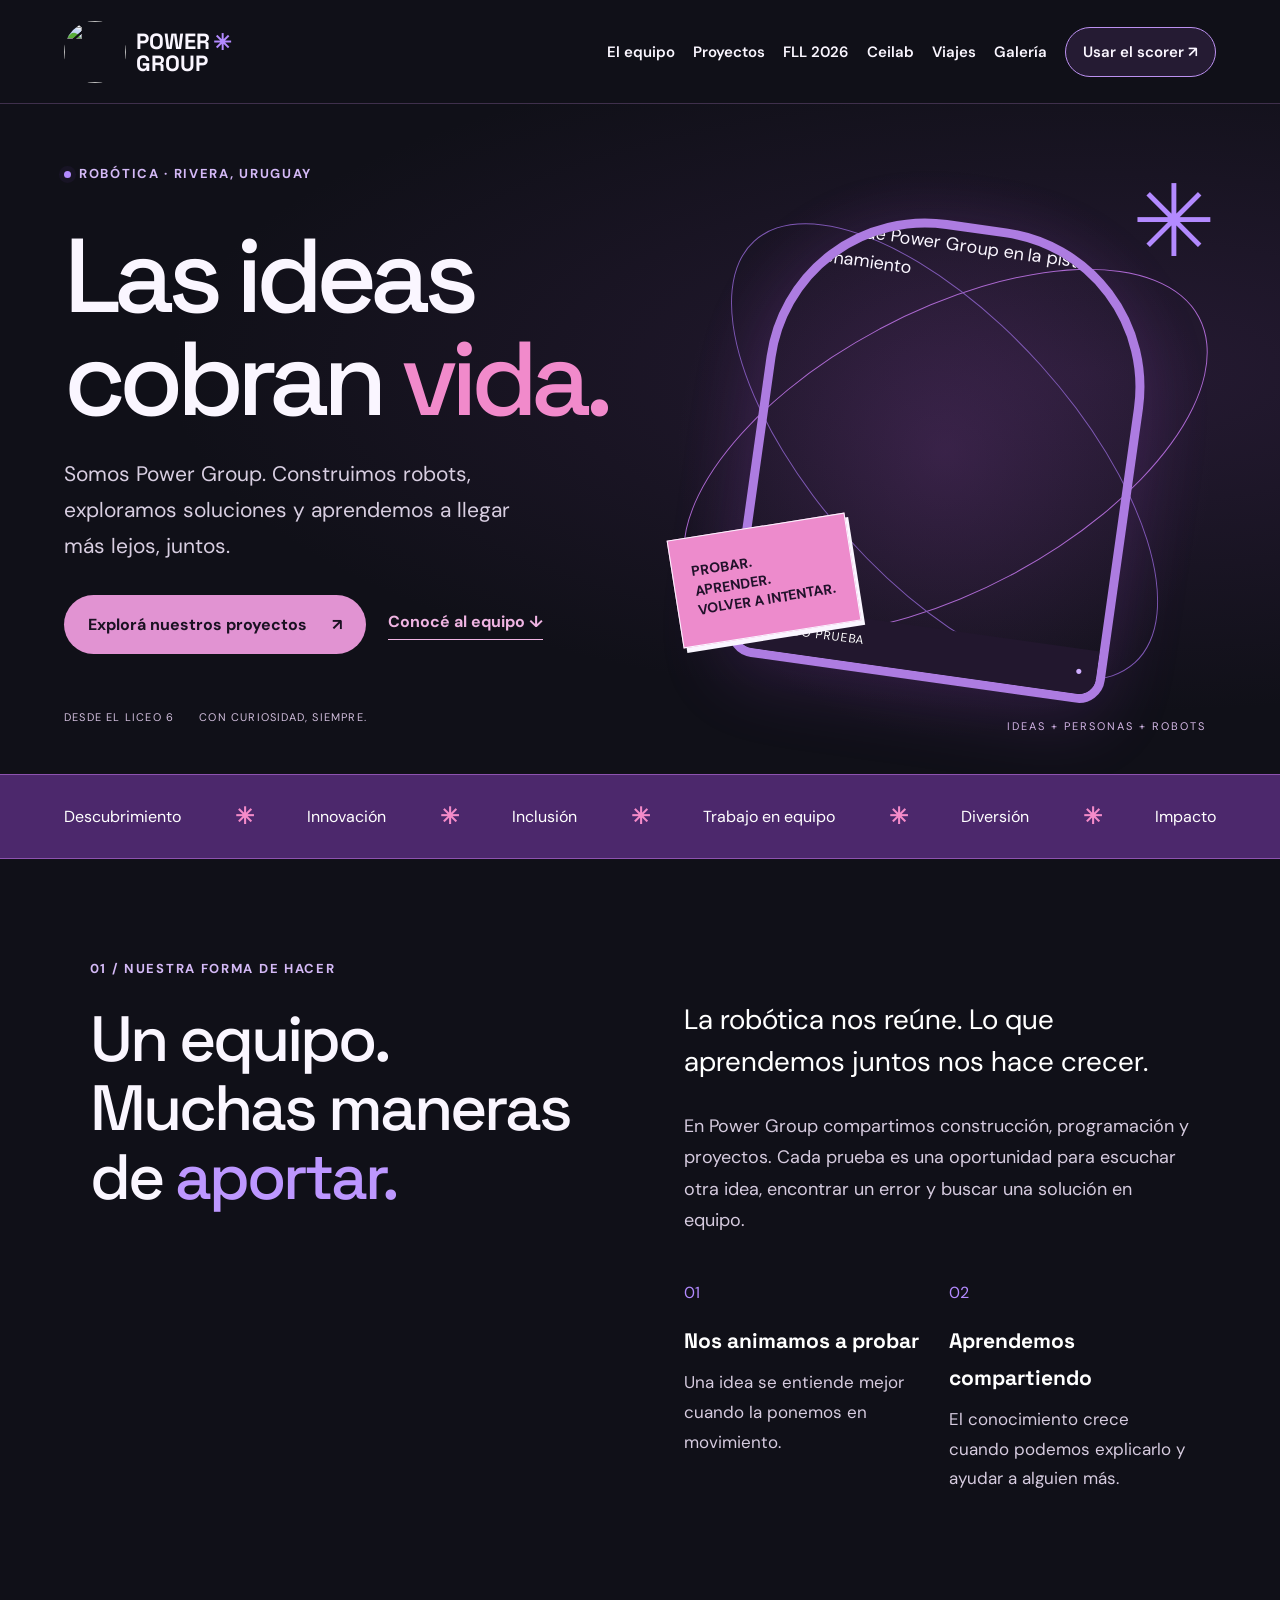
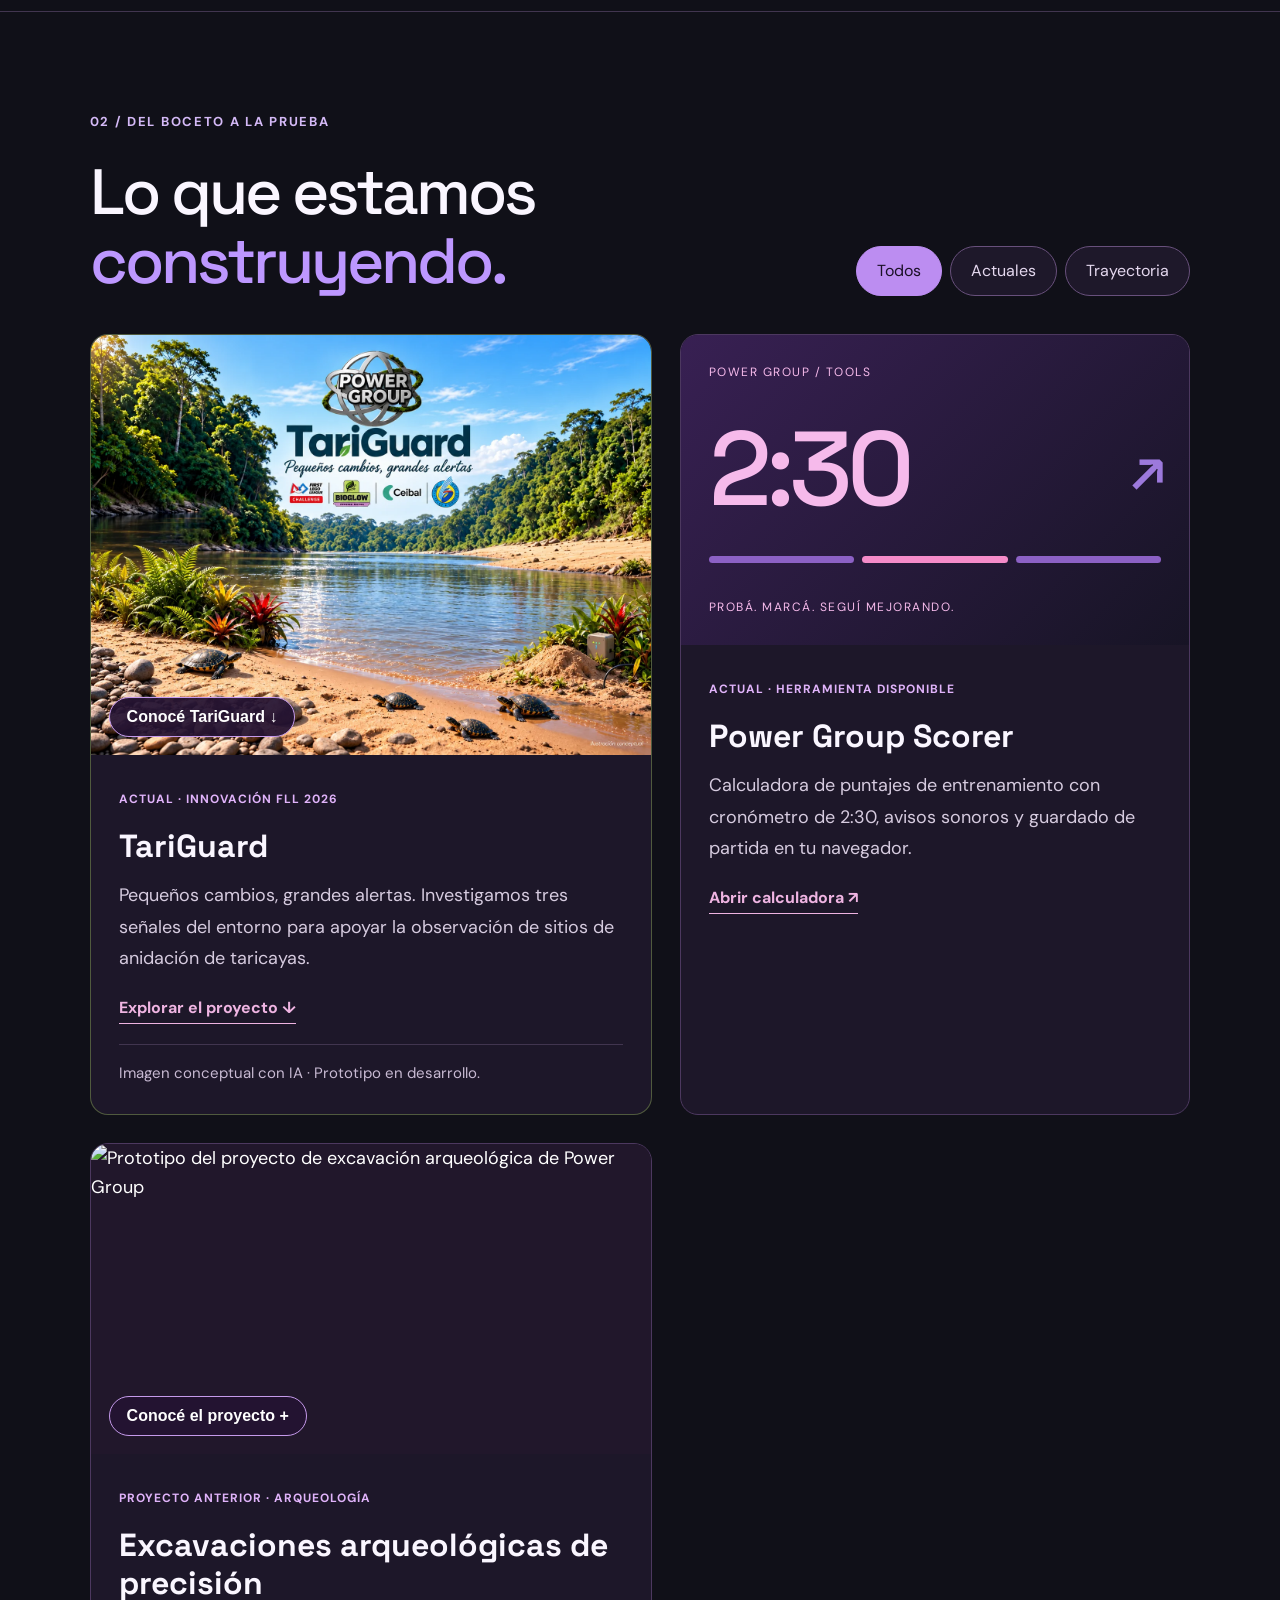
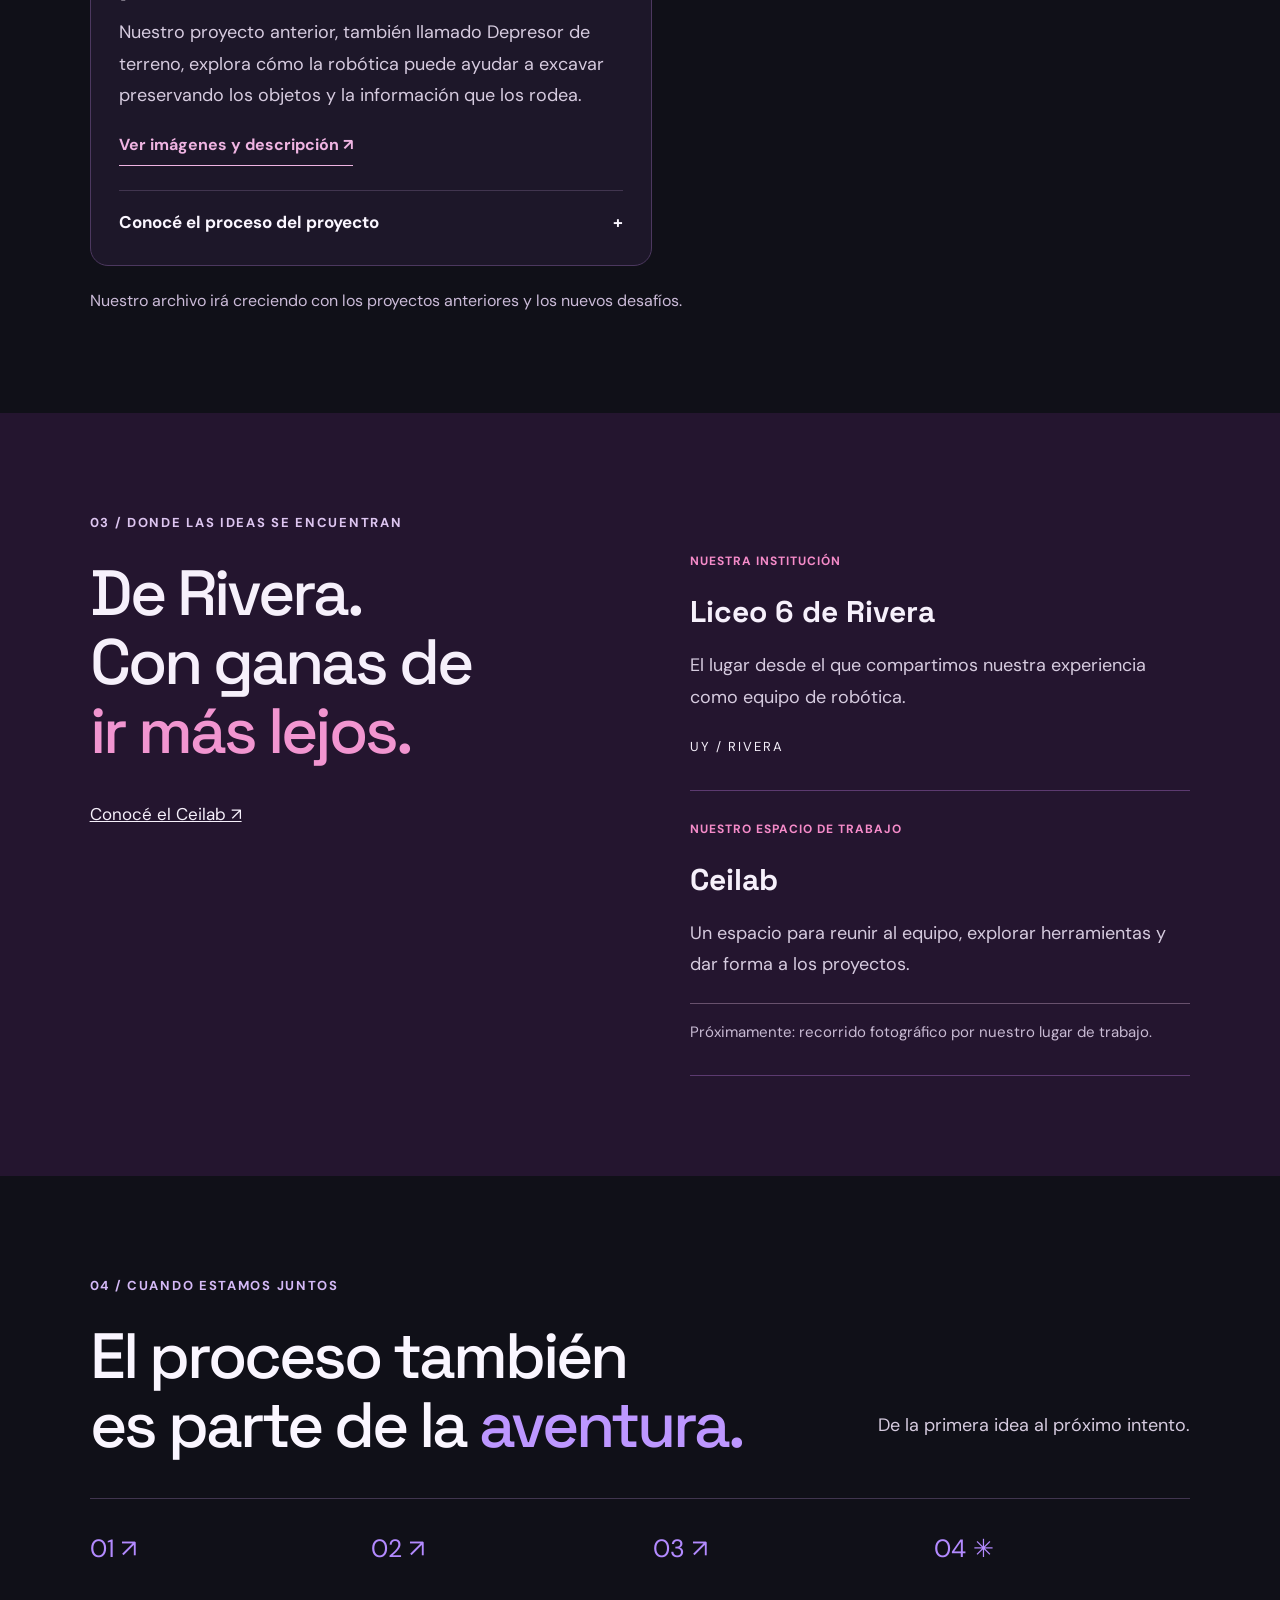
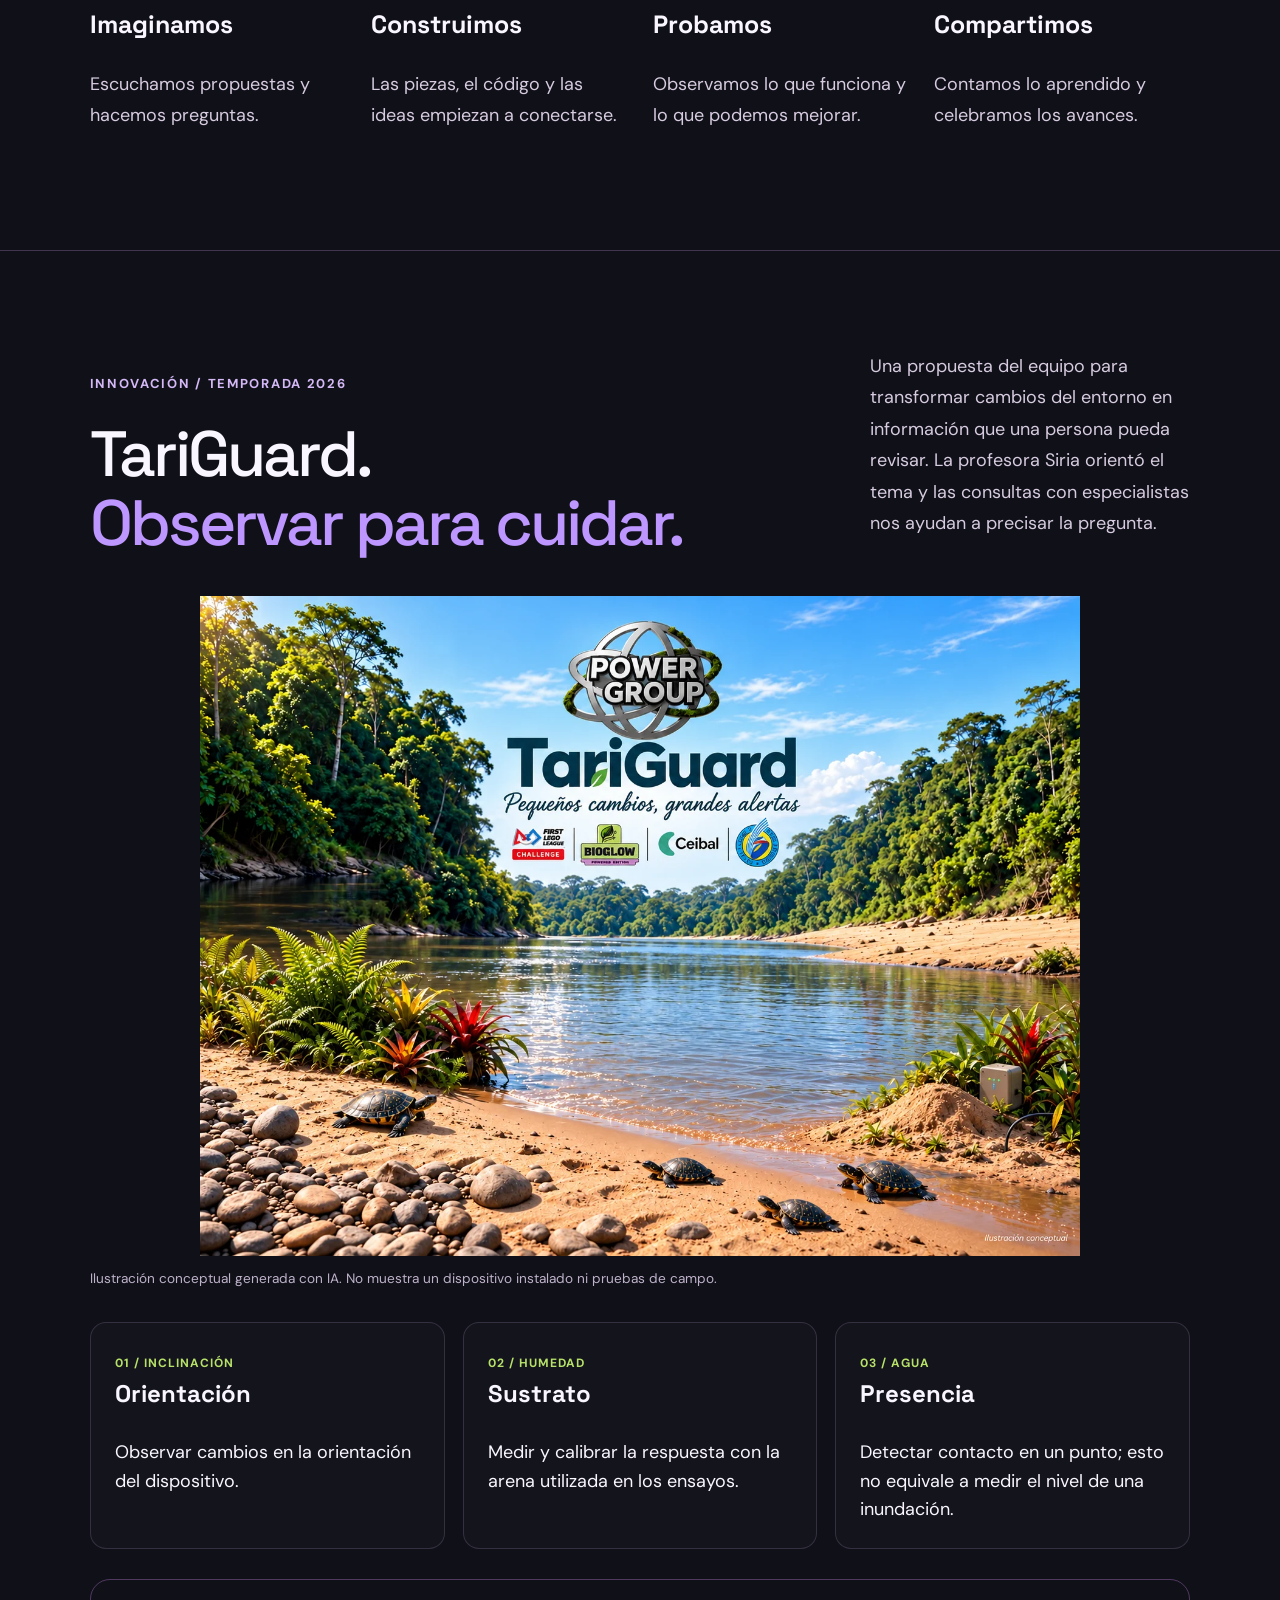
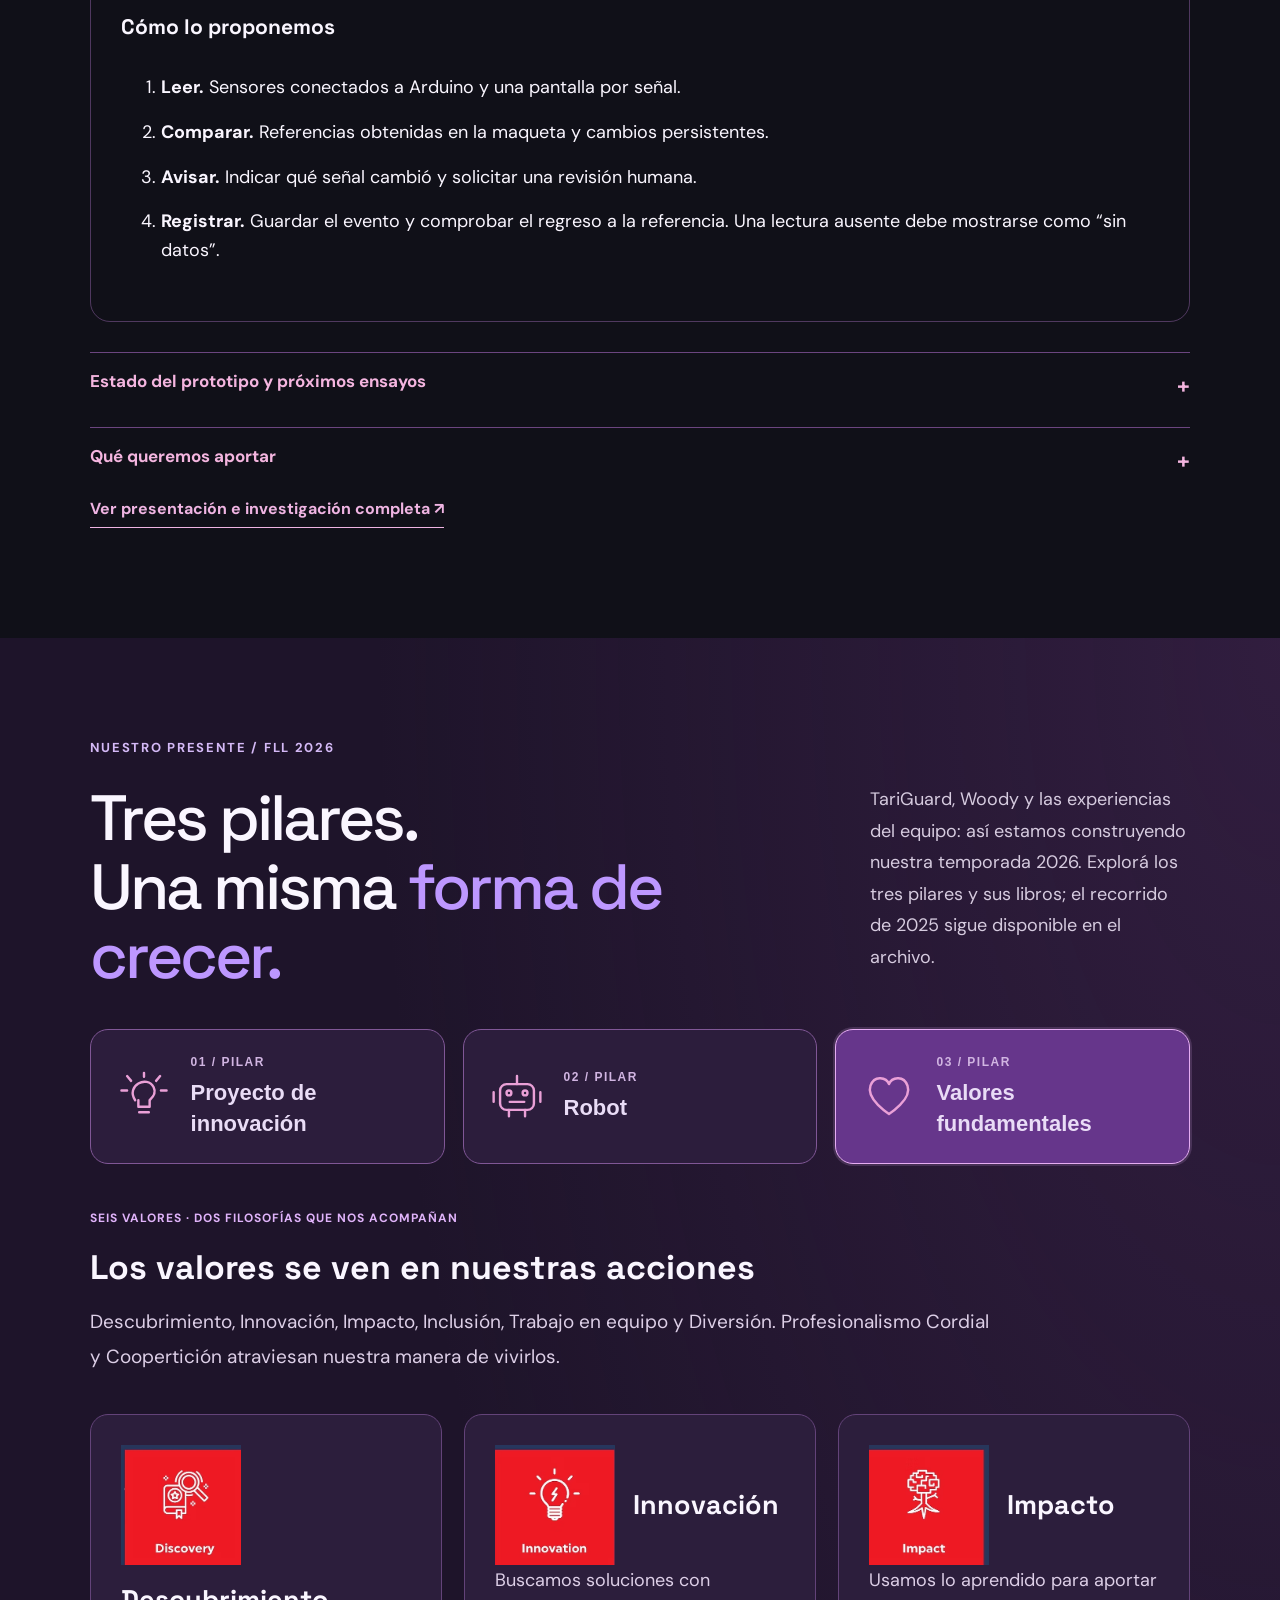
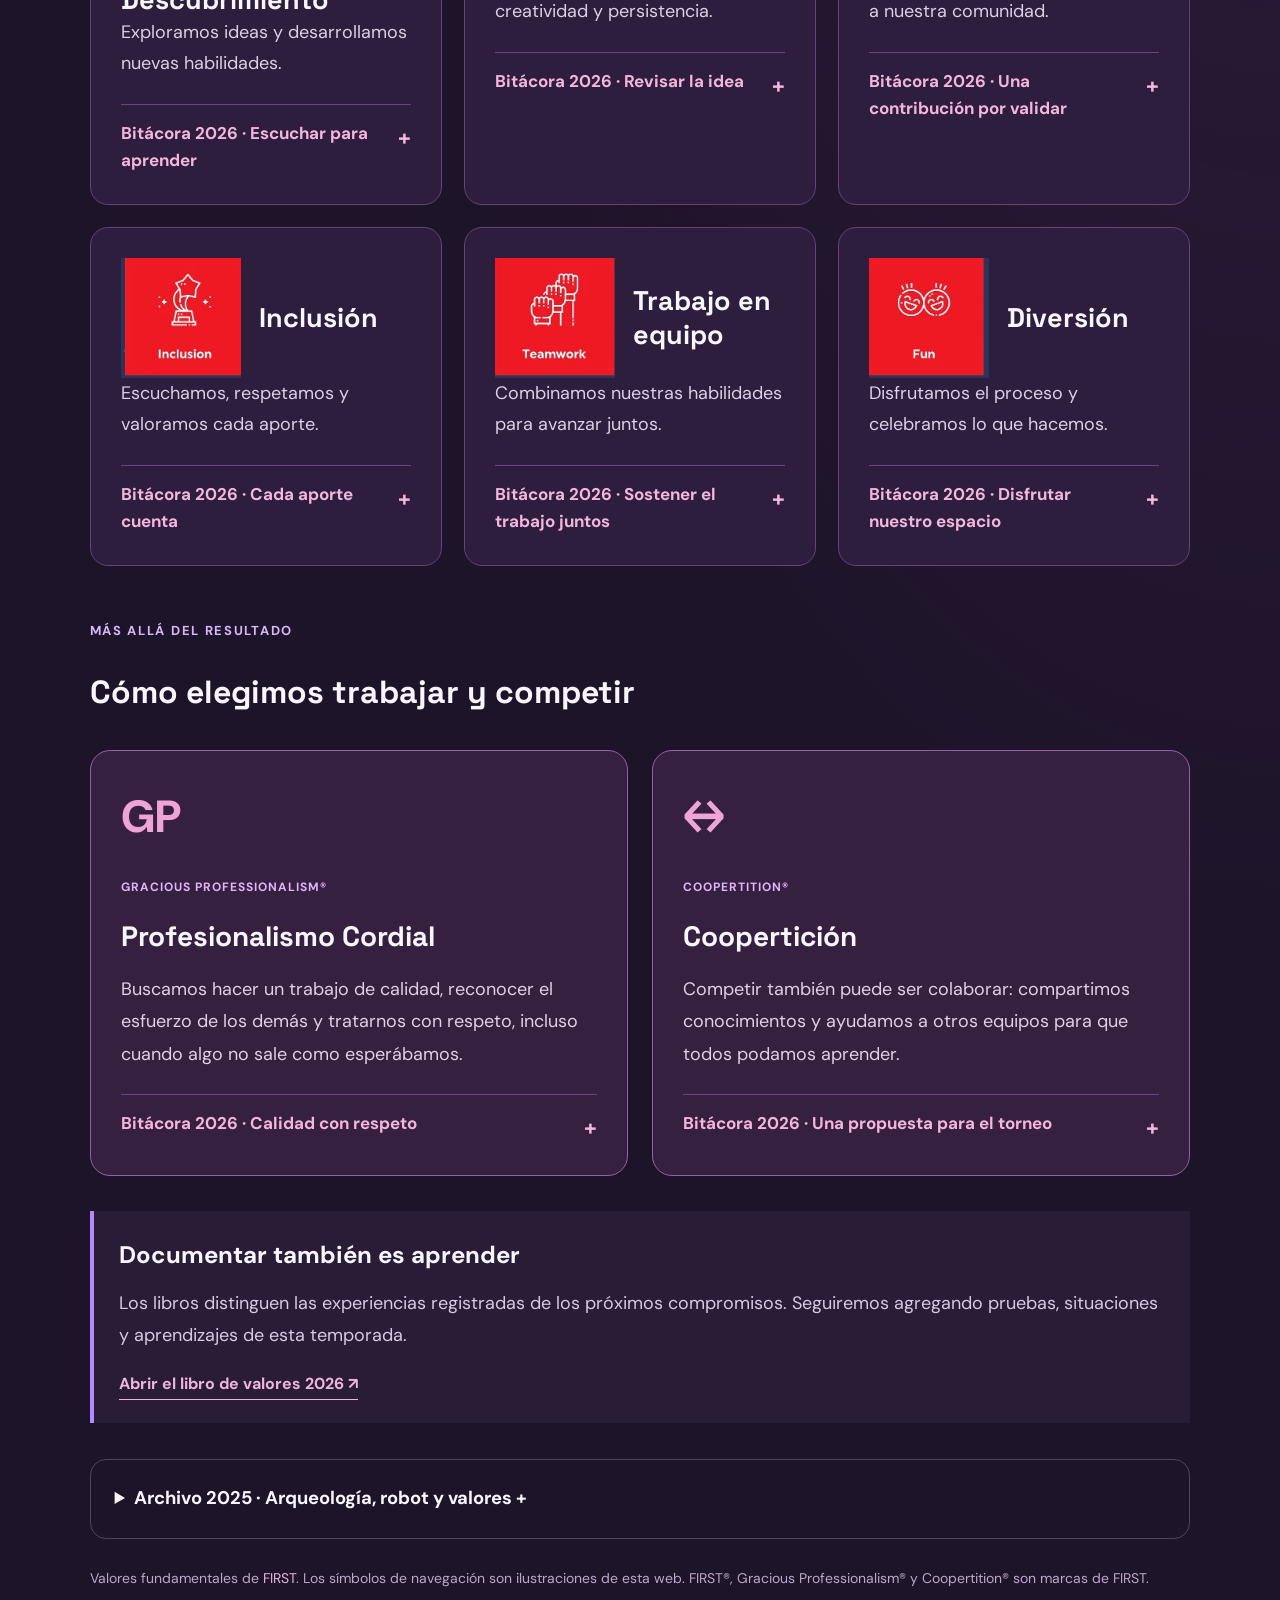
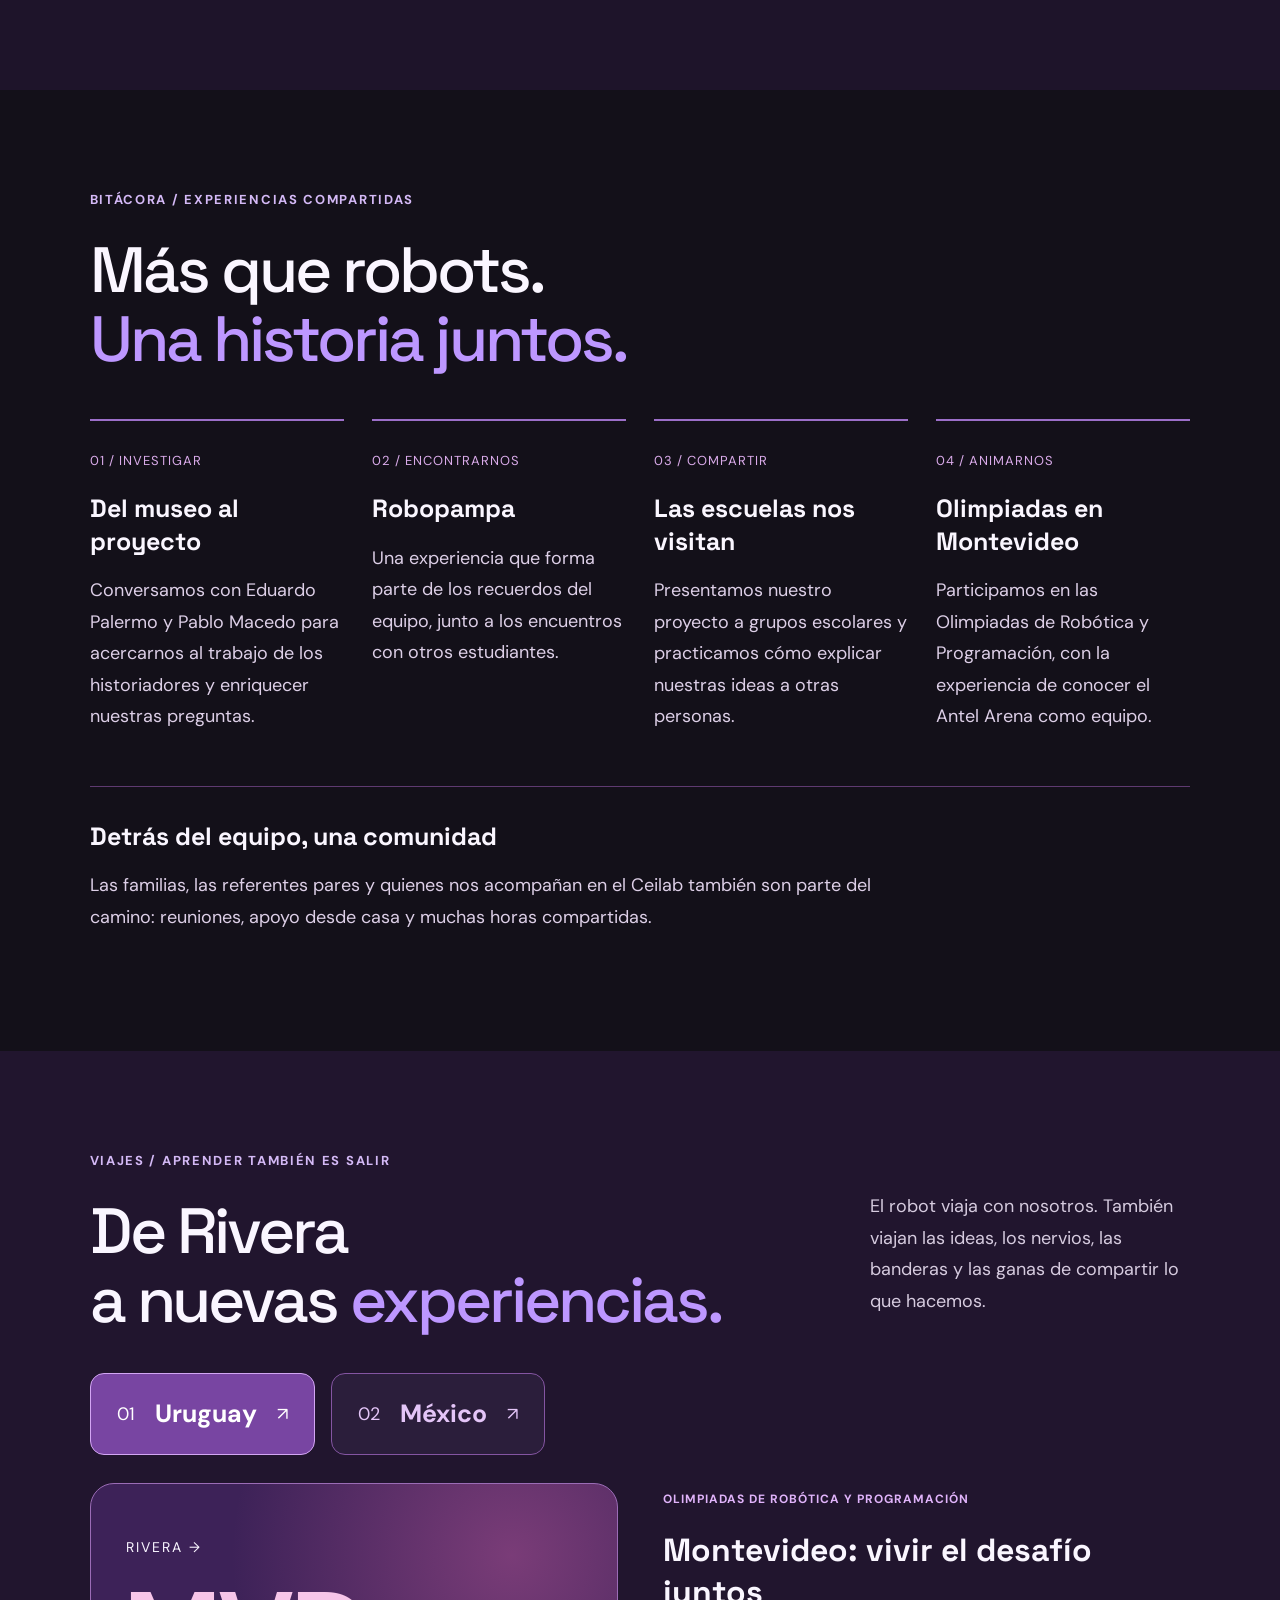
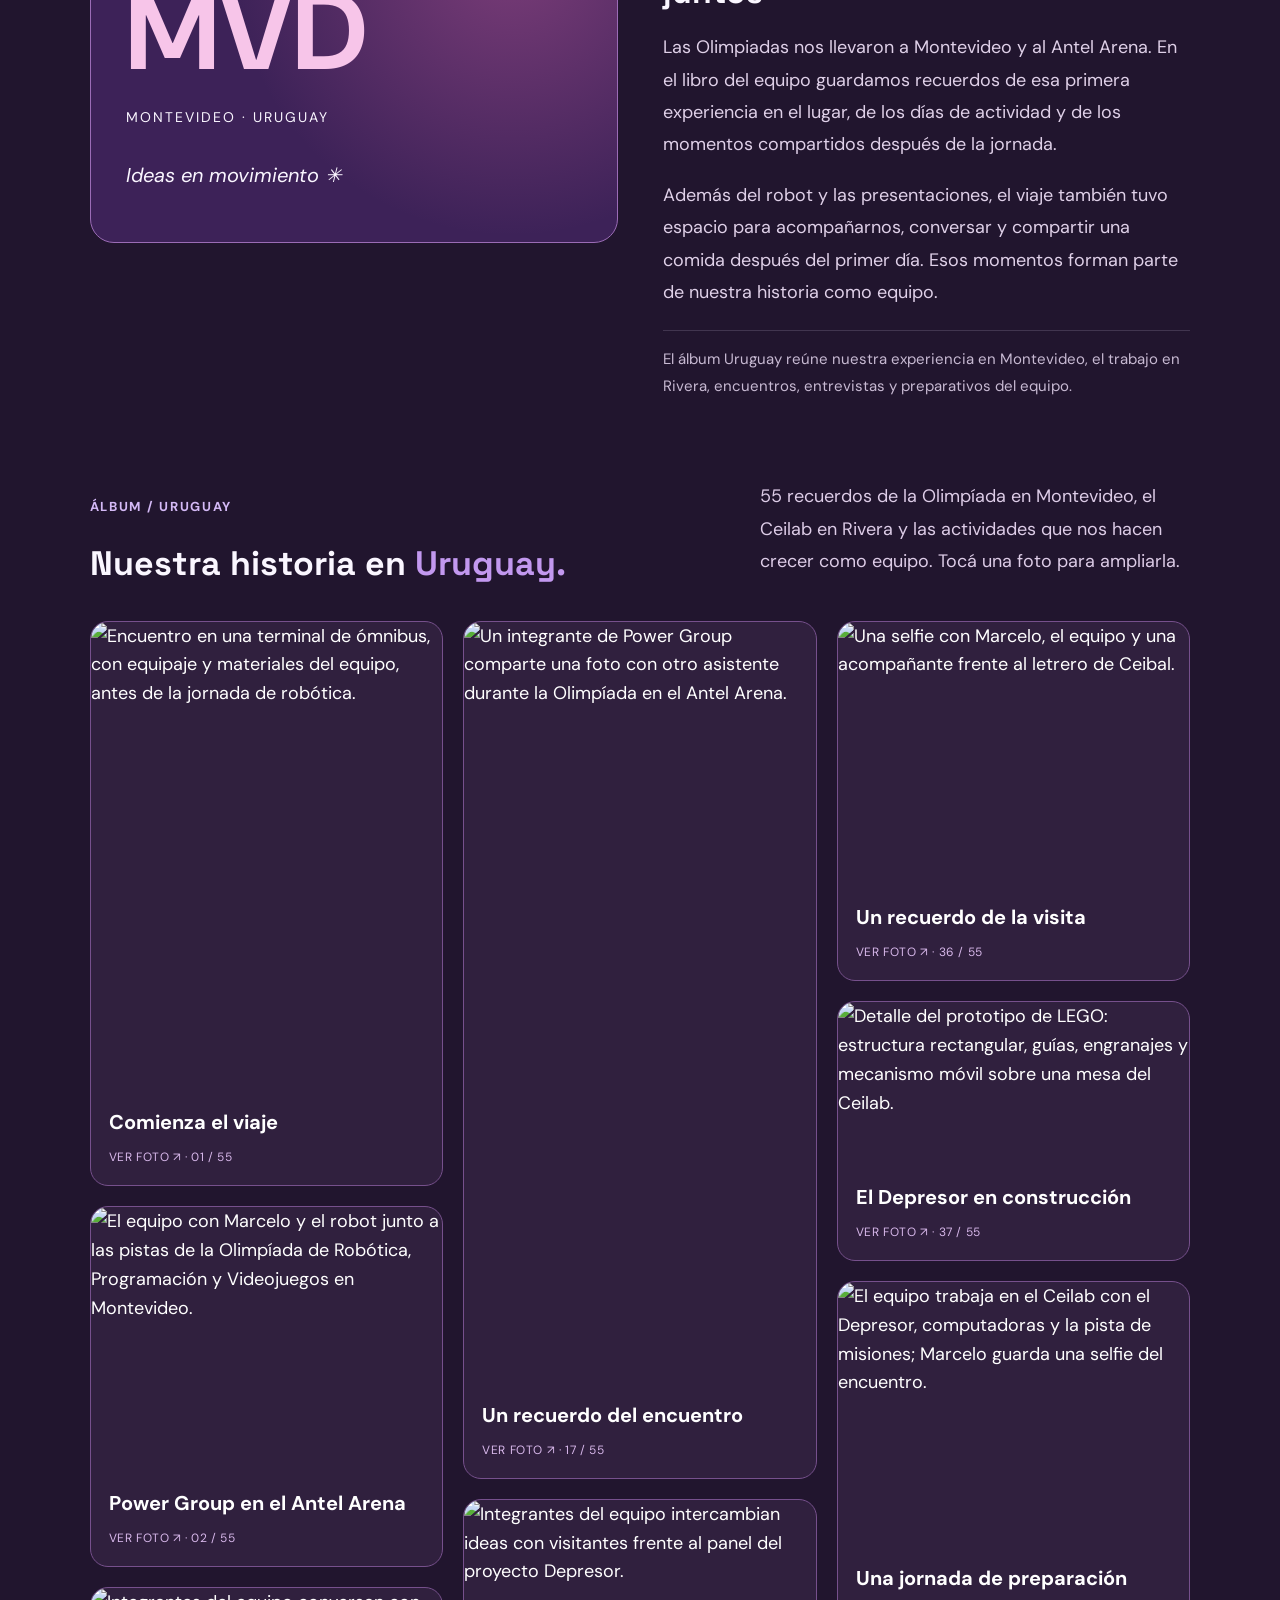
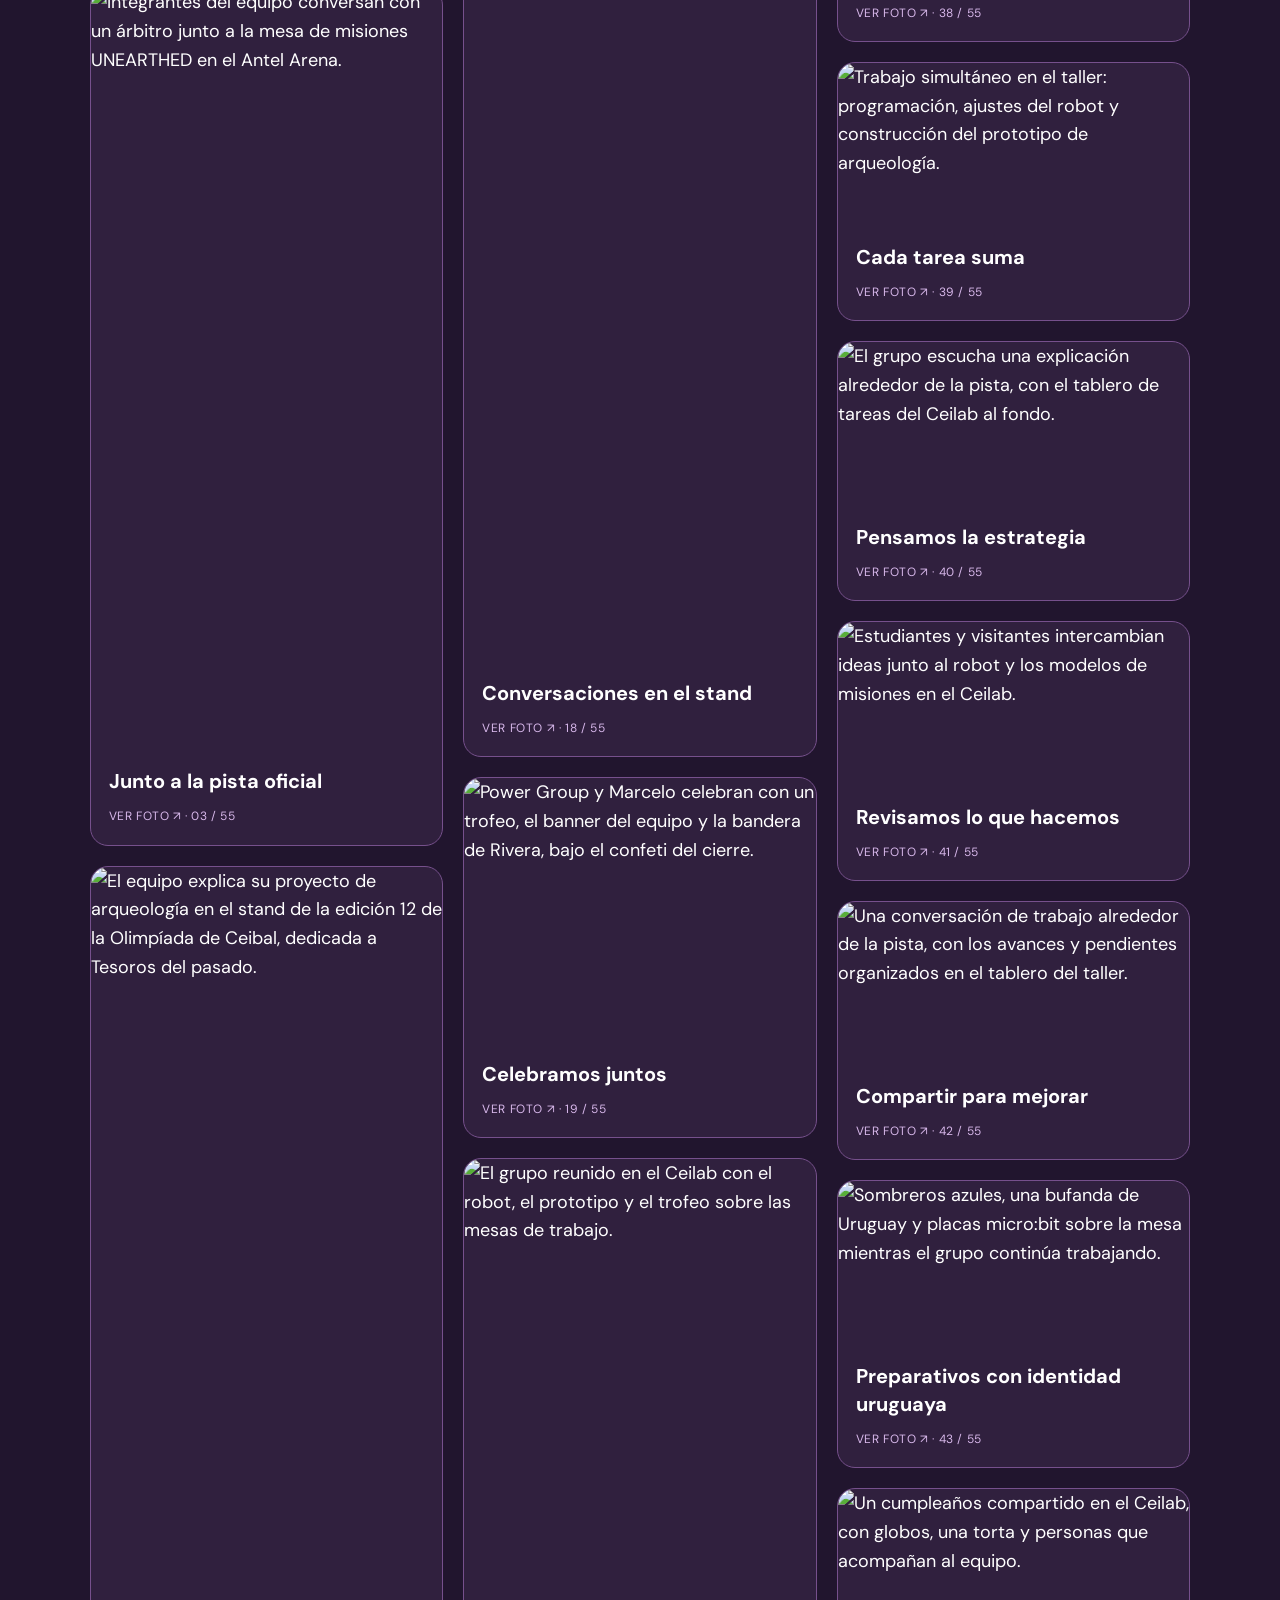
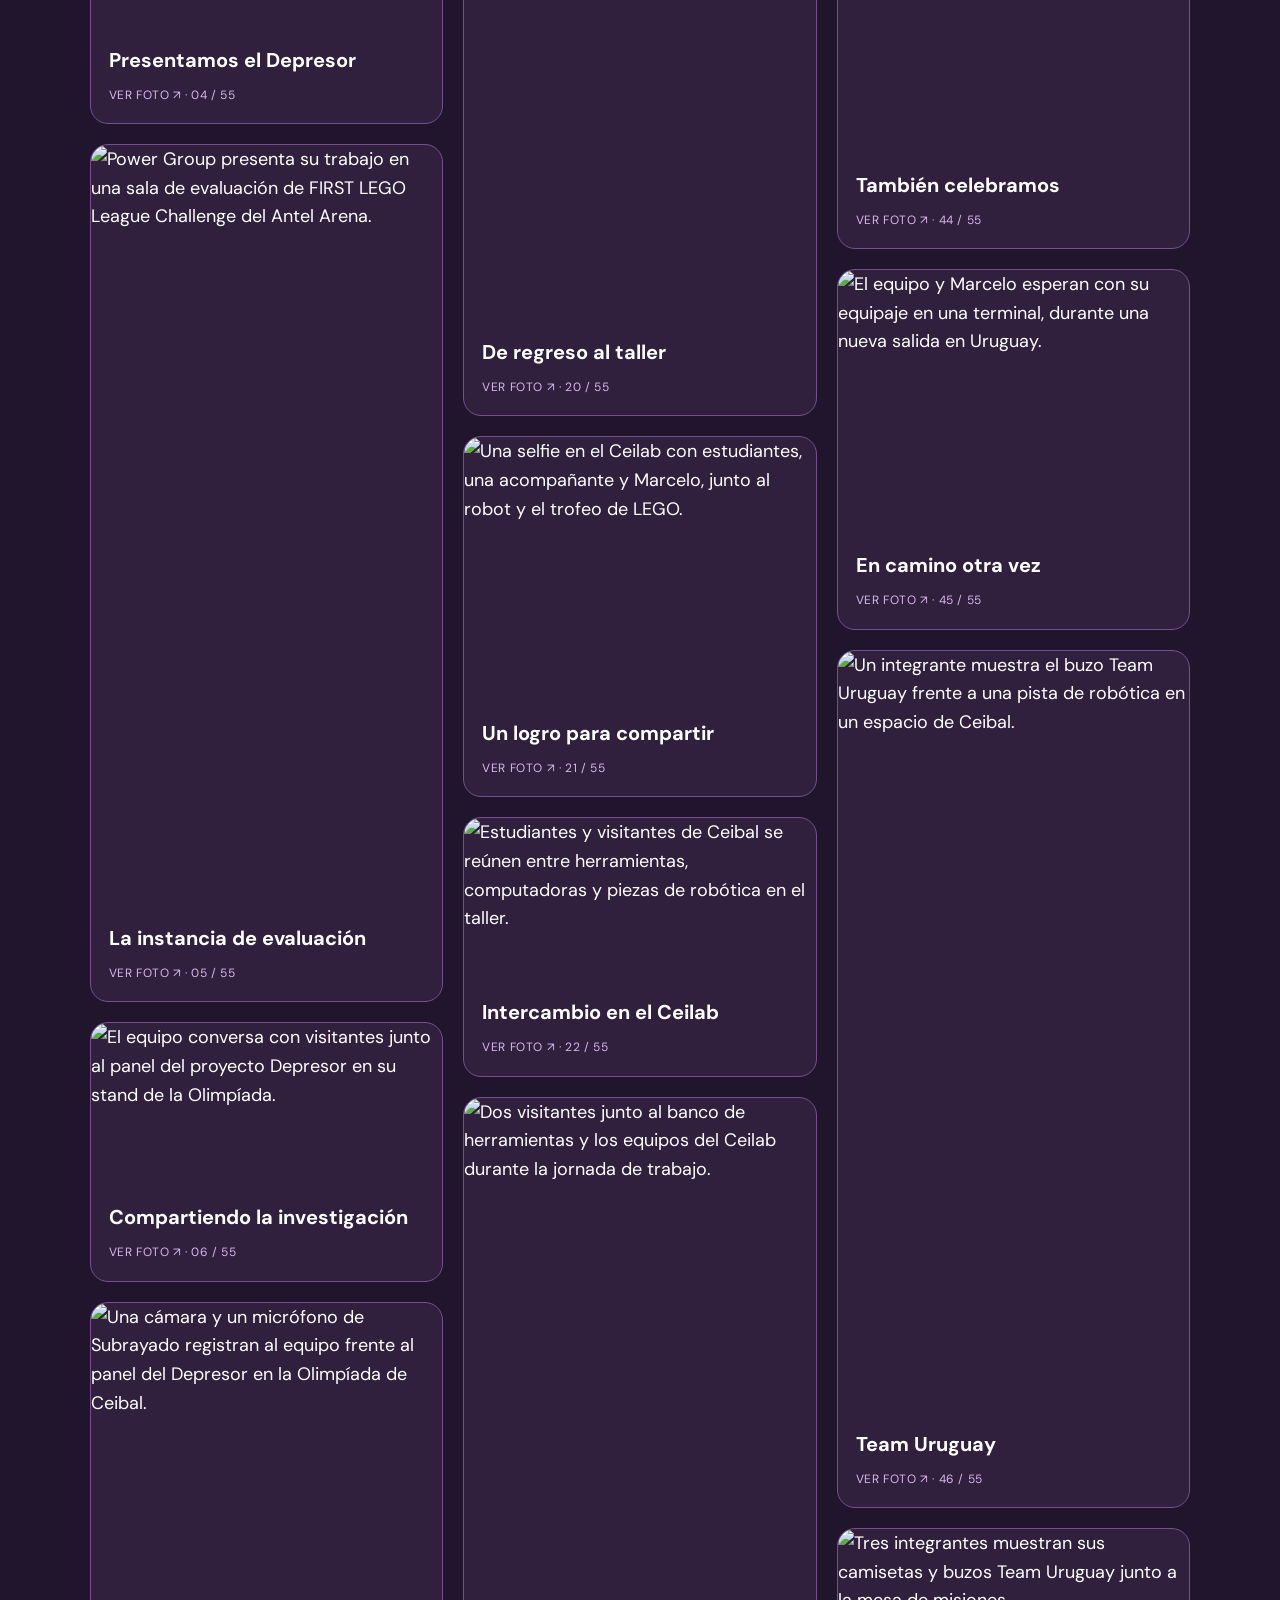
==== index.html @ cf771d84 "Usa la referencia de valores FLL sin etiquetas numeradas" ====
<!doctype html>
<html lang="es"><head><meta charset="utf-8"><meta name="viewport" content="width=device-width,initial-scale=1"><meta name="theme-color" content="#21172b"><meta name="description" content="Power Group, equipo de robótica del Liceo 6 de Rivera, Uruguay. Conocé nuestros proyectos, herramientas y nuestra forma de aprender juntos."><title>Power Group — Ideas que se ponen en movimiento</title><link rel="icon" href="assets/logo.jpg"><link rel="stylesheet" href="style.css?v=20261030-valores-originales"></head>
<body>
<a class="skip" href="#contenido">Saltar al contenido</a>
<header class="nav"><a href="#" class="brand" aria-label="Power Group, inicio"><img src="assets/logo.jpg" alt=""><span>POWER<br>GROUP<span class="brand-dot">✳</span></span></a><button id="menu" aria-expanded="false" aria-controls="navlinks">Menú <span>☰</span></button><nav id="navlinks" aria-label="Principal"><a href="#nosotros">El equipo</a><a href="#proyectos">Proyectos</a><a href="#fll">FLL 2026</a><a href="#ceilab">Ceilab</a><a href="#viajes">Viajes</a><a href="#galeria">Galería</a><a class="nav-tool" href="https://powergroup-robotica.github.io/powergroup-scorer/">Usar el scorer ↗</a></nav></header>
<main id="contenido">
<section class="hero"><div class="hero-copy"><p class="eyebrow"><span class="live-dot"></span> ROBÓTICA · RIVERA, URUGUAY</p><h1>Las ideas<br>cobran <em>vida.</em></h1><p class="intro">Somos Power Group. Construimos robots, exploramos soluciones y aprendemos a llegar más lejos, juntos.</p><div class="hero-actions"><a class="button dark" href="#proyectos">Explorá nuestros proyectos <span>↗</span></a><a class="text-link" href="#nosotros">Conocé al equipo ↓</a></div><div class="hero-foot"><span>DESDE EL LICEO 6</span><span>CON CURIOSIDAD, SIEMPRE.</span></div></div><div class="hero-art"><div class="orbit orbit-one"></div><div class="orbit orbit-two"></div><div class="robot-photo"><img src="assets/robot.jpg" alt="Robot de Power Group en la pista de entrenamiento"><span class="photo-label">EN MODO PRUEBA <span>●</span></span></div><span class="sticker">PROBAR.<br>APRENDER.<br>VOLVER A INTENTAR.</span><span class="art-cross">✳</span><span class="art-caption">IDEAS + PERSONAS + ROBOTS</span></div></section>
<div class="values-strip" aria-label="Nuestros valores"><span>Descubrimiento</span><b>✳</b><span>Innovación</span><b>✳</b><span>Inclusión</span><b>✳</b><span>Trabajo en equipo</span><b>✳</b><span>Diversión</span><b>✳</b><span>Impacto</span></div>
<section class="section about" id="nosotros"><div><p class="eyebrow">01 / NUESTRA FORMA DE HACER</p><h2>Un equipo.<br>Muchas maneras<br>de <em>aportar.</em></h2></div><div class="about-copy"><p class="big-copy">La robótica nos reúne. Lo que aprendemos juntos nos hace crecer.</p><p>En Power Group compartimos construcción, programación y proyectos. Cada prueba es una oportunidad para escuchar otra idea, encontrar un error y buscar una solución en equipo.</p><div class="about-notes"><div><span>01</span><h3>Nos animamos a probar</h3><p>Una idea se entiende mejor cuando la ponemos en movimiento.</p></div><div><span>02</span><h3>Aprendemos compartiendo</h3><p>El conocimiento crece cuando podemos explicarlo y ayudar a alguien más.</p></div></div></div></section>
<section class="section projects" id="proyectos"><div class="section-title"><div><p class="eyebrow">02 / DEL BOCETO A LA PRUEBA</p><h2>Lo que estamos<br><em>construyendo.</em></h2></div><div class="filters" aria-label="Filtrar proyectos"><button class="active" data-project="all" aria-pressed="true">Todos</button><button data-project="actual" aria-pressed="false">Actuales</button><button data-project="archivo" aria-pressed="false">Trayectoria</button></div></div><div class="project-grid"><article class="project tariguard-card" data-kind="actual"><a class="project-photo-button" href="#tariguard" aria-label="Conocer el proyecto TariGuard"><img class="project-image" src="assets/tariguard-concepto.webp" alt="Ilustración conceptual de TariGuard junto a un río amazónico, generada con IA" loading="lazy"><span>Conocé TariGuard ↓</span></a><div class="project-info"><span class="tag">ACTUAL · INNOVACIÓN FLL 2026</span><h3>TariGuard</h3><p>Pequeños cambios, grandes alertas. Investigamos tres señales del entorno para apoyar la observación de sitios de anidación de taricayas.</p><a class="text-link" href="#tariguard">Explorar el proyecto ↓</a><p class="editor-note">Imagen conceptual con IA · Prototipo en desarrollo.</p></div></article><article class="project featured" data-kind="actual"><div class="scorer-visual"><span class="mini-brand">POWER GROUP / TOOLS</span><span class="digital">2:30<span>↗</span></span><div class="score-bars"><i></i><i></i><i></i></div><span>PROBÁ. MARCÁ. SEGUÍ MEJORANDO.</span></div><div class="project-info"><span class="tag">ACTUAL · HERRAMIENTA DISPONIBLE</span><h3>Power Group Scorer</h3><p>Calculadora de puntajes de entrenamiento con cronómetro de 2:30, avisos sonoros y guardado de partida en tu navegador.</p><a class="text-link" href="https://powergroup-robotica.github.io/powergroup-scorer/">Abrir calculadora ↗</a></div></article><article class="project" data-kind="archivo"><button class="project-photo-button" data-open-project aria-haspopup="dialog" aria-controls="project-dialog" aria-label="Ver imágenes y descripción del depresor"><img class="project-image" loading="lazy" src="assets/excavadora-prototipo.jpg" alt="Prototipo del proyecto de excavación arqueológica de Power Group"><span>Conocé el proyecto +</span></button><div class="project-info"><span class="tag">PROYECTO ANTERIOR · ARQUEOLOGÍA</span><h3>Excavaciones arqueológicas de precisión</h3><p>Nuestro proyecto anterior, también llamado Depresor de terreno, explora cómo la robótica puede ayudar a excavar preservando los objetos y la información que los rodea.</p><button class="text-link project-open" data-open-project aria-haspopup="dialog" aria-controls="project-dialog">Ver imágenes y descripción ↗</button><details class="project-details"><summary>Conocé el proceso del proyecto <span>+</span></summary><h4>Robótica al servicio del patrimonio</h4><p>Investigamos cómo una excavación controlada y un registro de ubicación y profundidad pueden ayudar a conservar el contexto de los hallazgos.</p><p>El panel del proyecto reúne las imágenes del prototipo, las etapas de funcionamiento propuestas y la metodología prevista para evaluarlo.</p></details></div></article></div><p class="section-note">Nuestro archivo irá creciendo con los proyectos anteriores y los nuevos desafíos.</p></section>
<section class="section place" id="ceilab"><div class="place-heading"><p class="eyebrow">03 / DONDE LAS IDEAS SE ENCUENTRAN</p><h2>De Rivera.<br>Con ganas de<br><em>ir más lejos.</em></h2><div class="place-links"><a href="https://www.instagram.com/ceilabliceo6rivera/" target="_blank" rel="noopener noreferrer">Conocé el Ceilab ↗</a></div></div><div class="place-panels"><article><span class="tag">NUESTRA INSTITUCIÓN</span><h3>Liceo 6 de Rivera</h3><p>El lugar desde el que compartimos nuestra experiencia como equipo de robótica.</p><span class="place-mark">UY / RIVERA</span></article><article><span class="tag">NUESTRO ESPACIO DE TRABAJO</span><h3>Ceilab</h3><p>Un espacio para reunir al equipo, explorar herramientas y dar forma a los proyectos.</p><p class="editor-note">Próximamente: recorrido fotográfico por nuestro lugar de trabajo.</p></article></div></section>
<section class="section together" id="juntos"><p class="eyebrow">04 / CUANDO ESTAMOS JUNTOS</p><div class="section-title"><h2>El proceso también<br>es parte de la <em>aventura.</em></h2><p>De la primera idea al próximo intento.</p></div><div class="process"><article><span>01 ↗</span><h3>Imaginamos</h3><p>Escuchamos propuestas y hacemos preguntas.</p></article><article><span>02 ↗</span><h3>Construimos</h3><p>Las piezas, el código y las ideas empiezan a conectarse.</p></article><article><span>03 ↗</span><h3>Probamos</h3><p>Observamos lo que funciona y lo que podemos mejorar.</p></article><article><span>04 ✳</span><h3>Compartimos</h3><p>Contamos lo aprendido y celebramos los avances.</p></article></div></section>
<section class="section tariguard-section" id="tariguard"><div class="section-title"><div><p class="eyebrow">INNOVACIÓN / TEMPORADA 2026</p><h2>TariGuard.<br><em>Observar para cuidar.</em></h2></div><p>Una propuesta del equipo para transformar cambios del entorno en información que una persona pueda revisar. La profesora Siria orientó el tema y las consultas con especialistas nos ayudan a precisar la pregunta.</p></div><figure class="tariguard-cover"><img src="assets/tariguard-concepto.webp" alt="Identidad visual conceptual de TariGuard, con tortugas y un río amazónico" loading="lazy" width="1448" height="1086"><figcaption>Ilustración conceptual generada con IA. No muestra un dispositivo instalado ni pruebas de campo.</figcaption></figure><div class="current-facts signal-grid"><article><span class="tag">01 / INCLINACIÓN</span><h3>Orientación</h3><p>Observar cambios en la orientación del dispositivo.</p></article><article><span class="tag">02 / HUMEDAD</span><h3>Sustrato</h3><p>Medir y calibrar la respuesta con la arena utilizada en los ensayos.</p></article><article><span class="tag">03 / AGUA</span><h3>Presencia</h3><p>Detectar contacto en un punto; esto no equivale a medir el nivel de una inundación.</p></article></div><div class="tariguard-process"><h3>Cómo lo proponemos</h3><ol><li><strong>Leer.</strong> Sensores conectados a Arduino y una pantalla por señal.</li><li><strong>Comparar.</strong> Referencias obtenidas en la maqueta y cambios persistentes.</li><li><strong>Avisar.</strong> Indicar qué señal cambió y solicitar una revisión humana.</li><li><strong>Registrar.</strong> Guardar el evento y comprobar el regreso a la referencia. Una lectura ausente debe mostrarse como “sin datos”.</li></ol></div><details class="season-record"><summary>Estado del prototipo y próximos ensayos <span>+</span></summary><p>Tenemos una maqueta con arena y trabajo exploratorio con micro:bit. La decisión actual es migrar a Arduino Uno R3, con multiplexor TCA9548A y tres pantallas OLED. Estos componentes forman parte de la arquitectura propuesta; la integración todavía debe verificarse.</p><p>El plan propone modificar una variable por vez y repetir diez ensayos por escenario. Registraremos lecturas, tiempo de respuesta, avisos correctos, eventos omitidos y falsas alarmas. El radio se evaluará después de comprobar la lectura local.</p><p>Los ensayos se plantean en arena, sin animales ni huevos. No contamos aún con resultados que demuestren eficacia en nidos reales.</p></details><details class="season-record"><summary>Qué queremos aportar <span>+</span></summary><p>Estudiamos antecedentes como TurtleSense, NEST y métodos de monitoreo de inundación. Nuestro aporte propuesto es adaptar tres señales al contexto de la taricaya con lectura local y módulos reemplazables.</p><p>La pertinencia, precisión, costo y mantenimiento deben medirse. Los antecedentes y sus límites están desarrollados en la presentación; todavía no afirmamos superioridad frente a esas soluciones.</p></details><a class="text-link" href="https://www.canva.com/design/DAHZVXwuhDQ/r-Wg2uYdMoXOPW84A0ZG5A/view" target="_blank" rel="noopener noreferrer">Ver presentación e investigación completa ↗</a></section><section class="section fll-hub" id="fll"><div class="section-title"><div><p class="eyebrow">NUESTRO PRESENTE / FLL 2026</p><h2>Tres pilares.<br>Una misma <em>forma de crecer.</em></h2></div><p>TariGuard, Woody y las experiencias del equipo: así estamos construyendo nuestra temporada 2026. Explorá los tres pilares y sus libros; el recorrido de 2025 sigue disponible en el archivo.</p></div><div class="fll-tabs" role="group" aria-label="Explorar los tres pilares de FLL"><button data-pillar="innovation" class="" aria-pressed="false" aria-controls="pillar-innovation"><svg viewBox="0 0 72 72" aria-hidden="true" fill="none" stroke="currentColor" stroke-width="3" stroke-linecap="round" stroke-linejoin="round"><path d="M25 40c-12-18 15-32 23-16 4 8-2 13-5 16v8H29v-8M30 55h12M36 6v5M8 28h7M57 28h7M15 10l5 6M56 10l-5 6"/></svg><span><small>01 / PILAR</small>Proyecto de innovación</span></button><button data-pillar="robot" class="" aria-pressed="false" aria-controls="pillar-robot"><svg viewBox="0 0 72 72" aria-hidden="true" fill="none" stroke="currentColor" stroke-width="3" stroke-linecap="round" stroke-linejoin="round"><rect x="15" y="20" width="42" height="32" rx="8"/><path d="M36 10v10M7 30v12M65 30v12M26 60v-8M46 60v-8M27 42h18"/><circle cx="26" cy="31" r="3"/><circle cx="46" cy="31" r="3"/></svg><span><small>02 / PILAR</small>Robot</span></button><button data-pillar="values" class="active" aria-pressed="true" aria-controls="pillar-values"><svg viewBox="0 0 72 72" aria-hidden="true" fill="none" stroke="currentColor" stroke-width="3" stroke-linecap="round" stroke-linejoin="round"><path d="M36 57S7 39 13 22c5-14 20-10 23-2 3-8 18-12 23 2 6 17-23 35-23 35Z"/></svg><span><small>03 / PILAR</small>Valores fundamentales</span></button></div><div class="pillar-panel" id="pillar-innovation" hidden><span class="tag">2026 · PROYECTO EN DESARROLLO</span><h3>TariGuard: guardianes de la taricaya</h3><p>Investigamos cómo registrar inclinación, humedad del sustrato y presencia de agua para apoyar la observación de un sitio de anidación. Nuestra propuesta combina sensores, Arduino y lectura local: un aviso debe indicar qué cambió para que una persona pueda revisarlo.</p><div class="current-facts"><article><strong>Exploramos</strong><p>Una maqueta con arena y primeras experiencias con micro:bit.</p></article><article><strong>Diseñamos</strong><p>La migración a Arduino y una pantalla por señal.</p></article><article><strong>Vamos a comprobar</strong><p>Calibración, integración y avisos; después, la comunicación por radio.</p></article></div><p class="season-status">Estado: prototipo en desarrollo. Las pruebas en maqueta y la utilidad en nidos reales aún deben validarse.</p><a class="text-link" href="https://www.canva.com/design/DAHZVXwuhDQ/r-Wg2uYdMoXOPW84A0ZG5A/view" target="_blank" rel="noopener noreferrer">Leer la presentación del proyecto ↗</a> <a class="text-link" href="#tariguard">Conocer TariGuard ↓</a></div><div class="pillar-panel" id="pillar-robot" hidden><span class="tag">2026 · DISEÑO Y PROGRAMACIÓN</span><h3>Woody: construir, programar y aprender</h3><p>El libro actual presenta a Woody con dos motores pequeños, uno grande, dos sensores de color y giroscopio. Documentamos sus accesorios, el cubo de colores y la regleta, junto a la estrategia para las misiones.</p><div class="current-facts"><article><strong>Pybricks + giroscopio</strong><p>Control de recorridos mediante código y orientación.</p></article><article><strong>Selector de rutinas</strong><p>Separa los programas de cada misión.</p></article><article><strong>Próximas pruebas</strong><p>Cambiar una variable, repetir y registrar para comparar la precisión.</p></article></div><p>Revisamos el código con respeto: un error es una oportunidad para aprender. El registro de pruebas repetidas es el siguiente paso.</p><a class="text-link" href="https://www.canva.com/design/DAHRQFdQORE/uKQRU7DJADz9FDP8V1ydUg/view" target="_blank" rel="noopener noreferrer">Abrir el libro del robot 2026 ↗</a> <a class="text-link" href="#robot">Ver evolución del robot ↓</a></div><div class="pillar-panel" id="pillar-values"><div id="valores"><span class="tag">SEIS VALORES · DOS FILOSOFÍAS QUE NOS ACOMPAÑAN</span><h3>Los valores se ven en nuestras acciones</h3><p>Descubrimiento, Innovación, Impacto, Inclusión, Trabajo en equipo y Diversión. Profesionalismo Cordial y Coopertición atraviesan nuestra manera de vivirlos.</p><div class="values-grid"><article class="core-value-card"><div class="core-value-top"><span class="official-icon value-original" style="--value-x:0%;--value-y:0%" role="img" aria-label="Símbolo de Descubrimiento"></span><h3>Descubrimiento</h3></div><p>Exploramos ideas y desarrollamos nuevas habilidades.</p><details class="season-record"><summary>Bitácora 2026 · Escuchar para aprender <span>+</span></summary><p>Las conversaciones con la profesora de Biología Siria Fros y el biólogo Rodrigo Vargas forman parte del libro. Preguntar a especialistas nos ayuda a reconocer lo que todavía debemos investigar.</p><a class="text-link" href="https://www.canva.com/design/DAHRQCQcG0g/AywuW_RBeEPj7Z6btu6SWQ/view" target="_blank" rel="noopener noreferrer">Ver el libro de valores 2026 ↗</a></details></article><article class="core-value-card"><div class="core-value-top"><span class="official-icon value-original" style="--value-x:50%;--value-y:0%" role="img" aria-label="Símbolo de Innovación"></span><h3>Innovación</h3></div><p>Buscamos soluciones con creatividad y persistencia.</p><details class="season-record"><summary>Bitácora 2026 · Revisar la idea <span>+</span></summary><p>La exploración de TariGuard llevó a revisar la plataforma: del trabajo inicial con micro:bit a una propuesta con Arduino y tres señales. La integración y calibración siguen pendientes.</p><a class="text-link" href="https://www.canva.com/design/DAHRQCQcG0g/AywuW_RBeEPj7Z6btu6SWQ/view" target="_blank" rel="noopener noreferrer">Ver el libro de valores 2026 ↗</a></details></article><article class="core-value-card"><div class="core-value-top"><span class="official-icon value-original" style="--value-x:100%;--value-y:0%" role="img" aria-label="Símbolo de Impacto"></span><h3>Impacto</h3></div><p>Usamos lo aprendido para aportar a nuestra comunidad.</p><details class="season-record"><summary>Bitácora 2026 · Una contribución por validar <span>+</span></summary><p>TariGuard busca aportar información útil a quienes observan los sitios de anidación. Todavía debemos consultar a usuarios y comprobar qué decisión puede apoyar cada aviso; no contamos con resultados de conservación.</p><a class="text-link" href="https://www.canva.com/design/DAHRQCQcG0g/AywuW_RBeEPj7Z6btu6SWQ/view" target="_blank" rel="noopener noreferrer">Ver el libro de valores 2026 ↗</a></details></article><article class="core-value-card"><div class="core-value-top"><span class="official-icon value-original" style="--value-x:0%;--value-y:100%" role="img" aria-label="Símbolo de Inclusión"></span><h3>Inclusión</h3></div><p>Escuchamos, respetamos y valoramos cada aporte.</p><details class="season-record"><summary>Bitácora 2026 · Cada aporte cuenta <span>+</span></summary><p>El libro reúne las voces de Flor, Bru, Mari, Bruno y Fede, con sus intereses y distintas formas de aportar. Escuchar ideas y reconocer el trabajo de cada persona es nuestro compromiso.</p><a class="text-link" href="https://www.canva.com/design/DAHRQCQcG0g/AywuW_RBeEPj7Z6btu6SWQ/view" target="_blank" rel="noopener noreferrer">Ver el libro de valores 2026 ↗</a></details></article><article class="core-value-card"><div class="core-value-top"><span class="official-icon value-original" style="--value-x:50%;--value-y:100%" role="img" aria-label="Símbolo de Trabajo en equipo"></span><h3>Trabajo en equipo</h3></div><p>Combinamos nuestras habilidades para avanzar juntos.</p><details class="season-record"><summary>Bitácora 2026 · Sostener el trabajo juntos <span>+</span></summary><p>El libro documenta encuentros durante las vacaciones. Organizamos investigación, construcción, programación y comunicación para avanzar como equipo.</p><a class="text-link" href="https://www.canva.com/design/DAHRQCQcG0g/AywuW_RBeEPj7Z6btu6SWQ/view" target="_blank" rel="noopener noreferrer">Ver el libro de valores 2026 ↗</a></details></article><article class="core-value-card"><div class="core-value-top"><span class="official-icon value-original" style="--value-x:100%;--value-y:100%" role="img" aria-label="Símbolo de Diversión"></span><h3>Diversión</h3></div><p>Disfrutamos el proceso y celebramos lo que hacemos.</p><details class="season-record"><summary>Bitácora 2026 · Disfrutar nuestro espacio <span>+</span></summary><p>Las fotos de la decoración del Ceilab y los recuerdos compartidos muestran que también construimos un lugar para disfrutar, crear y seguir aprendiendo.</p><a class="text-link" href="https://www.canva.com/design/DAHRQCQcG0g/AywuW_RBeEPj7Z6btu6SWQ/view" target="_blank" rel="noopener noreferrer">Ver el libro de valores 2026 ↗</a></details></article></div><div class="philosophy-heading"><p class="eyebrow">MÁS ALLÁ DEL RESULTADO</p><h3>Cómo elegimos trabajar y competir</h3></div><div class="philosophy-grid"><article><span class="philosophy-mark" aria-hidden="true">GP</span><span class="tag">GRACIOUS PROFESSIONALISM®</span><h3>Profesionalismo Cordial</h3><p>Buscamos hacer un trabajo de calidad, reconocer el esfuerzo de los demás y tratarnos con respeto, incluso cuando algo no sale como esperábamos.</p><details class="season-record"><summary>Bitácora 2026 · Calidad con respeto <span>+</span></summary><p>Los libros de valores y robot proponen escuchar las ideas, reconocer aportes y revisar fallos sin culpar. Seguiremos registrando situaciones concretas, nuestras acciones y lo que aprendemos.</p><a class="text-link" href="https://www.canva.com/design/DAHRQCQcG0g/AywuW_RBeEPj7Z6btu6SWQ/view" target="_blank" rel="noopener noreferrer">Ver el libro de valores 2026 ↗</a></details></article><article><span class="philosophy-mark" aria-hidden="true">↔</span><span class="tag">COOPERTITION®</span><h3>Coopertición</h3><p>Competir también puede ser colaborar: compartimos conocimientos y ayudamos a otros equipos para que todos podamos aprender.</p><details class="season-record"><summary>Bitácora 2026 · Una propuesta para el torneo <span>+</span></summary><p>Queremos ayudar a otro equipo y compartir una solución o prestar una pieza. Es una propuesta para el torneo: registraremos a quién ayudamos, qué compartimos y qué aprendimos, cuando ocurra.</p><a class="text-link" href="https://www.canva.com/design/DAHRQCQcG0g/AywuW_RBeEPj7Z6btu6SWQ/view" target="_blank" rel="noopener noreferrer">Ver el libro de valores 2026 ↗</a></details></article></div><aside class="fll-archive"><h4>Documentar también es aprender</h4><p>Los libros distinguen las experiencias registradas de los próximos compromisos. Seguiremos agregando pruebas, situaciones y aprendizajes de esta temporada.</p><a class="text-link" href="https://www.canva.com/design/DAHRQCQcG0g/AywuW_RBeEPj7Z6btu6SWQ/view" target="_blank" rel="noopener noreferrer">Abrir el libro de valores 2026 ↗</a></aside></div></div><details class="fll-history"><summary>Archivo 2025 · Arqueología, robot y valores <span>+</span></summary><p>Conservamos las bitácoras y fotografías de la temporada anterior con sus fechas originales.</p><div class="history-records"><details class="season-record"><summary>Bitácora 2025 · Investigación y prototipo <span>+</span></summary><dl><dt>Qué hicimos</dt><dd>Partimos del desafío de conservar el contexto de los objetos arqueológicos y construimos una propuesta de mecanismo para explorar la excavación controlada.</dd><dt>Qué aprendimos</dt><dd>Consultar a personas que conocen el problema nos ayuda a revisar una idea antes de presentarla como solución.</dd><dt>Cómo lo mostramos</dt><dd>Presentación del Depresor en la Olimpíada de Ceibal, noviembre de 2025.</dd></dl><figure class="season-evidence"><img src="assets/uruguay/uruguay-04.jpg" alt="Presentación del Depresor en la Olimpíada de Ceibal, noviembre de 2025." loading="lazy"><figcaption>Registro del equipo · Uruguay, 2025</figcaption></figure><a class="text-link" href="#viajes">Explorar el álbum Uruguay ↗</a></details><details class="season-record"><summary>Bitácora 2025 · Del taller a la pista <span>+</span></summary><dl><dt>Qué hicimos</dt><dd>Ensayamos misiones, ajustamos mecanismos y participamos en las pistas de la Olimpíada de Ceibal, el 5 y 6 de noviembre de 2025.</dd><dt>Qué aprendimos</dt><dd>Una estrategia necesita pruebas y coordinación; también practicamos después de la jornada para revisar lo que podíamos mejorar.</dd><dt>Cómo lo mostramos</dt><dd>Robot junto a la pista oficial y ensayo del equipo con el tapete UNEARTHED.</dd></dl><figure class="season-evidence"><img src="assets/uruguay/uruguay-03.jpg" alt="Robot junto a la pista oficial y ensayo del equipo con el tapete UNEARTHED." loading="lazy"><figcaption>Registro del equipo · Uruguay, 2025</figcaption></figure><a class="text-link" href="#viajes">Explorar el álbum Uruguay ↗</a></details><details class="season-record"><summary>Bitácora 2025 · Preguntar para comprender <span>+</span></summary><dl><dt>Qué hicimos</dt><dd>Investigamos el trabajo arqueológico y conversamos con Eduardo Palermo para conocer la importancia del contexto de un hallazgo.</dd><dt>Qué aprendimos</dt><dd>La investigación comienza escuchando y haciendo preguntas, antes de construir un prototipo.</dd><dt>Cómo lo mostramos</dt><dd>Panel y presentación del proyecto Depresor en nuestro stand de 2025.</dd></dl><figure class="season-evidence"><img src="assets/uruguay/uruguay-04.jpg" alt="Panel y presentación del proyecto Depresor en nuestro stand de 2025." loading="lazy"><figcaption>Registro del equipo · Uruguay, 2025</figcaption></figure><a class="text-link" href="#viajes">Explorar el álbum Uruguay ↗</a></details><details class="season-record"><summary>Bitácora 2025 · De la idea al mecanismo <span>+</span></summary><dl><dt>Qué hicimos</dt><dd>Construimos prototipos del Depresor y los mostramos en el Ceilab y en la Olimpíada.</dd><dt>Qué aprendimos</dt><dd>Una primera construcción permite explicar una idea y recibir observaciones; no equivale a una solución validada en campo.</dd><dt>Cómo lo mostramos</dt><dd>Intercambio alrededor de los prototipos en el Ceilab, octubre de 2025.</dd></dl><figure class="season-evidence"><img src="assets/uruguay/uruguay-55.jpg" alt="Intercambio alrededor de los prototipos en el Ceilab, octubre de 2025." loading="lazy"><figcaption>Registro del equipo · Uruguay, 2025</figcaption></figure><a class="text-link" href="#viajes">Explorar el álbum Uruguay ↗</a></details><details class="season-record"><summary>Bitácora 2025 · Compartir lo aprendido <span>+</span></summary><dl><dt>Qué hicimos</dt><dd>Explicamos el proyecto a visitantes del stand y participamos en entrevistas para acercar nuestro trabajo a otras personas.</dd><dt>Qué aprendimos</dt><dd>Comunicar también forma parte del proyecto: nos obliga a contar el problema y la propuesta con claridad.</dd><dt>Cómo lo mostramos</dt><dd>Registro de una entrevista de Subrayado en el stand de la Olimpíada.</dd></dl><figure class="season-evidence"><img src="assets/uruguay/uruguay-07.jpg" alt="Registro de una entrevista de Subrayado en el stand de la Olimpíada." loading="lazy"><figcaption>Registro del equipo · Uruguay, 2025</figcaption></figure><a class="text-link" href="#viajes">Explorar el álbum Uruguay ↗</a></details><details class="season-record"><summary>Bitácora 2025 · Distintas formas de aportar <span>+</span></summary><dl><dt>Qué hicimos</dt><dd>Combinamos construcción, programación, investigación y comunicación en las actividades del equipo.</dd><dt>Qué aprendimos</dt><dd>Escuchar aportes diferentes nos permite participar desde nuestras habilidades y aprender de los demás.</dd><dt>Cómo lo mostramos</dt><dd>El grupo comparte una revisión del prototipo en el Ceilab.</dd></dl><figure class="season-evidence"><img src="assets/uruguay/uruguay-54.jpg" alt="El grupo comparte una revisión del prototipo en el Ceilab." loading="lazy"><figcaption>Registro del equipo · Uruguay, 2025</figcaption></figure><a class="text-link" href="#viajes">Explorar el álbum Uruguay ↗</a></details><details class="season-record"><summary>Bitácora 2025 · Prepararnos juntos <span>+</span></summary><dl><dt>Qué hicimos</dt><dd>Organizamos el stand, llevamos los materiales y practicamos las misiones en equipo durante el viaje a Montevideo.</dd><dt>Qué aprendimos</dt><dd>El trabajo incluye tanto el robot como la organización y el acompañamiento entre integrantes.</dd><dt>Cómo lo mostramos</dt><dd>Ensayo compartido después de la jornada del 5 de noviembre de 2025.</dd></dl><figure class="season-evidence"><img src="assets/uruguay/uruguay-11.jpg" alt="Ensayo compartido después de la jornada del 5 de noviembre de 2025." loading="lazy"><figcaption>Registro del equipo · Uruguay, 2025</figcaption></figure><a class="text-link" href="#viajes">Explorar el álbum Uruguay ↗</a></details><details class="season-record"><summary>Bitácora 2025 · Disfrutar el recorrido <span>+</span></summary><dl><dt>Qué hicimos</dt><dd>Compartimos paseos, fotos y momentos de celebración durante la experiencia en Montevideo.</dd><dt>Qué aprendimos</dt><dd>Los recuerdos fuera de la pista también construyen nuestra identidad y nuestras ganas de seguir aprendiendo.</dd><dt>Cómo lo mostramos</dt><dd>Paseo nocturno frente a la Puerta de la Ciudadela y celebración al cierre de la Olimpíada.</dd></dl><figure class="season-evidence"><img src="assets/uruguay/uruguay-10.jpg" alt="Paseo nocturno frente a la Puerta de la Ciudadela y celebración al cierre de la Olimpíada." loading="lazy"><figcaption>Registro del equipo · Uruguay, 2025</figcaption></figure><a class="text-link" href="#viajes">Explorar el álbum Uruguay ↗</a></details><details class="season-record"><summary>Bitácora 2025 · Respeto durante el desafío <span>+</span></summary><dl><dt>Qué hicimos</dt><dd>Conversamos con árbitros y visitantes, presentamos nuestras ideas y escuchamos las indicaciones junto a la pista.</dd><dt>Qué aprendimos</dt><dd>Trabajar con seriedad también implica escuchar y tratar con respeto a quienes participan del encuentro.</dd><dt>Cómo lo mostramos</dt><dd>Intercambio del equipo con un árbitro en la pista del Antel Arena.</dd></dl><figure class="season-evidence"><img src="assets/uruguay/uruguay-03.jpg" alt="Intercambio del equipo con un árbitro en la pista del Antel Arena." loading="lazy"><figcaption>Registro del equipo · Uruguay, 2025</figcaption></figure><a class="text-link" href="#viajes">Explorar el álbum Uruguay ↗</a></details><details class="season-record"><summary>Bitácora 2025 · Aprender con otras personas <span>+</span></summary><dl><dt>Qué hicimos</dt><dd>Compartimos el proyecto con visitantes y participamos en intercambios con otros equipos, como The Beats del Liceo 4, documentados en nuestro recorrido.</dd><dt>Qué aprendimos</dt><dd>La competencia es una oportunidad para intercambiar ideas. Seguiremos sumando registros concretos de colaboración entre equipos.</dd><dt>Cómo lo mostramos</dt><dd>Nuestro archivo de experiencias y las actividades compartidas en la Olimpíada.</dd></dl><figure class="season-evidence"><img src="assets/uruguay/uruguay-08.jpg" alt="Nuestro archivo de experiencias y las actividades compartidas en la Olimpíada." loading="lazy"><figcaption>Registro del equipo · Uruguay, 2025</figcaption></figure><a class="text-link" href="#viajes">Explorar el álbum Uruguay ↗</a></details></div></details><p class="fll-source">Valores fundamentales de <a href="https://www.firstinspires.org/about" target="_blank" rel="noopener noreferrer">FIRST</a>. Los símbolos de navegación son ilustraciones de esta web. FIRST®, Gracious Professionalism® y Coopertition® son marcas de FIRST.</p></section><section class="section team-journey" id="trayectoria"><p class="eyebrow">BITÁCORA / EXPERIENCIAS COMPARTIDAS</p><h2>Más que robots.<br><em>Una historia juntos.</em></h2><div class="journey-grid"><article><span>01 / INVESTIGAR</span><h3>Del museo al proyecto</h3><p>Conversamos con Eduardo Palermo y Pablo Macedo para acercarnos al trabajo de los historiadores y enriquecer nuestras preguntas.</p></article><article><span>02 / ENCONTRARNOS</span><h3>Robopampa</h3><p>Una experiencia que forma parte de los recuerdos del equipo, junto a los encuentros con otros estudiantes.</p></article><article><span>03 / COMPARTIR</span><h3>Las escuelas nos visitan</h3><p>Presentamos nuestro proyecto a grupos escolares y practicamos cómo explicar nuestras ideas a otras personas.</p></article><article><span>04 / ANIMARNOS</span><h3>Olimpiadas en Montevideo</h3><p>Participamos en las Olimpiadas de Robótica y Programación, con la experiencia de conocer el Antel Arena como equipo.</p></article></div><div class="community-note"><h3>Detrás del equipo, una comunidad</h3><p>Las familias, las referentes pares y quienes nos acompañan en el Ceilab también son parte del camino: reuniones, apoyo desde casa y muchas horas compartidas.</p></div></section><section class="section travels" id="viajes"><div class="section-title"><div><p class="eyebrow">VIAJES / APRENDER TAMBIÉN ES SALIR</p><h2>De Rivera<br>a nuevas <em>experiencias.</em></h2></div><p>El robot viaja con nosotros. También viajan las ideas, los nervios, las banderas y las ganas de compartir lo que hacemos.</p></div><div class="travel-options" role="group" aria-label="Elegir un viaje"><button class="active" data-trip="uruguay" aria-pressed="true" aria-controls="trip-uruguay">01 <span>Uruguay</span> ↗</button><button data-trip="mexico" aria-pressed="false" aria-controls="trip-mexico">02 <span>México</span> ↗</button></div><article class="travel-panel" id="trip-uruguay"><div class="travel-postcard" aria-hidden="true"><span>RIVERA →</span><b>MVD</b><span>MONTEVIDEO · URUGUAY</span><i>Ideas en movimiento ✳</i></div><div class="travel-copy"><span class="tag">OLIMPIADAS DE ROBÓTICA Y PROGRAMACIÓN</span><h3>Montevideo: vivir el desafío juntos</h3><p>Las Olimpiadas nos llevaron a Montevideo y al Antel Arena. En el libro del equipo guardamos recuerdos de esa primera experiencia en el lugar, de los días de actividad y de los momentos compartidos después de la jornada.</p><p>Además del robot y las presentaciones, el viaje también tuvo espacio para acompañarnos, conversar y compartir una comida después del primer día. Esos momentos forman parte de nuestra historia como equipo.</p><p class="editor-note">El álbum Uruguay reúne nuestra experiencia en Montevideo, el trabajo en Rivera, encuentros, entrevistas y preparativos del equipo.</p></div><div class="trip-album"><div class="album-heading"><div><p class="eyebrow">ÁLBUM / URUGUAY</p><h3>Nuestra historia en <em>Uruguay.</em></h3></div><p>55 recuerdos de la Olimpíada en Montevideo, el Ceilab en Rivera y las actividades que nos hacen crecer como equipo. Tocá una foto para ampliarla.</p></div><div class="trip-photo-grid"><button class="trip-photo" data-collection="uruguay" data-media="assets/uruguay/uruguay-01.jpg" data-type="image" data-title="Uruguay · Comienza el viaje" data-caption="Encuentro en una terminal de ómnibus, con equipaje y materiales del equipo, antes de la jornada de robótica." aria-label="Ampliar foto: Comienza el viaje"><img src="assets/uruguay/uruguay-01.jpg" alt="Encuentro en una terminal de ómnibus, con equipaje y materiales del equipo, antes de la jornada de robótica." width="1440" height="1920" loading="lazy"><span><b>Comienza el viaje</b><small>VER FOTO ↗ · 01 / 55</small></span></button><button class="trip-photo" data-collection="uruguay" data-media="assets/uruguay/uruguay-02.jpg" data-type="image" data-title="Uruguay · Power Group en el Antel Arena" data-caption="El equipo con Marcelo y el robot junto a las pistas de la Olimpíada de Robótica, Programación y Videojuegos en Montevideo." aria-label="Ampliar foto: Power Group en el Antel Arena"><img src="assets/uruguay/uruguay-02.jpg" alt="El equipo con Marcelo y el robot junto a las pistas de la Olimpíada de Robótica, Programación y Videojuegos en Montevideo." width="1920" height="1440" loading="lazy"><span><b>Power Group en el Antel Arena</b><small>VER FOTO ↗ · 02 / 55</small></span></button><button class="trip-photo" data-collection="uruguay" data-media="assets/uruguay/uruguay-03.jpg" data-type="image" data-title="Uruguay · Junto a la pista oficial" data-caption="Integrantes del equipo conversan con un árbitro junto a la mesa de misiones UNEARTHED en el Antel Arena." aria-label="Ampliar foto: Junto a la pista oficial"><img src="assets/uruguay/uruguay-03.jpg" alt="Integrantes del equipo conversan con un árbitro junto a la mesa de misiones UNEARTHED en el Antel Arena." width="887" height="1920" loading="lazy"><span><b>Junto a la pista oficial</b><small>VER FOTO ↗ · 03 / 55</small></span></button><button class="trip-photo" data-collection="uruguay" data-media="assets/uruguay/uruguay-04.jpg" data-type="image" data-title="Uruguay · Presentamos el Depresor" data-caption="El equipo explica su proyecto de arqueología en el stand de la edición 12 de la Olimpíada de Ceibal, dedicada a Tesoros del pasado." aria-label="Ampliar foto: Presentamos el Depresor"><img src="assets/uruguay/uruguay-04.jpg" alt="El equipo explica su proyecto de arqueología en el stand de la edición 12 de la Olimpíada de Ceibal, dedicada a Tesoros del pasado." width="887" height="1920" loading="lazy"><span><b>Presentamos el Depresor</b><small>VER FOTO ↗ · 04 / 55</small></span></button><button class="trip-photo" data-collection="uruguay" data-media="assets/uruguay/uruguay-05.jpg" data-type="image" data-title="Uruguay · La instancia de evaluación" data-caption="Power Group presenta su trabajo en una sala de evaluación de FIRST LEGO League Challenge del Antel Arena." aria-label="Ampliar foto: La instancia de evaluación"><img src="assets/uruguay/uruguay-05.jpg" alt="Power Group presenta su trabajo en una sala de evaluación de FIRST LEGO League Challenge del Antel Arena." width="887" height="1920" loading="lazy"><span><b>La instancia de evaluación</b><small>VER FOTO ↗ · 05 / 55</small></span></button><button class="trip-photo" data-collection="uruguay" data-media="assets/uruguay/uruguay-06.jpg" data-type="image" data-title="Uruguay · Compartiendo la investigación" data-caption="El equipo conversa con visitantes junto al panel del proyecto Depresor en su stand de la Olimpíada." aria-label="Ampliar foto: Compartiendo la investigación"><img src="assets/uruguay/uruguay-06.jpg" alt="El equipo conversa con visitantes junto al panel del proyecto Depresor en su stand de la Olimpíada." width="1920" height="887" loading="lazy"><span><b>Compartiendo la investigación</b><small>VER FOTO ↗ · 06 / 55</small></span></button><button class="trip-photo" data-collection="uruguay" data-media="assets/uruguay/uruguay-07.jpg" data-type="image" data-title="Uruguay · Nuestro proyecto en Subrayado" data-caption="Una cámara y un micrófono de Subrayado registran al equipo frente al panel del Depresor en la Olimpíada de Ceibal." aria-label="Ampliar foto: Nuestro proyecto en Subrayado"><img src="assets/uruguay/uruguay-07.jpg" alt="Una cámara y un micrófono de Subrayado registran al equipo frente al panel del Depresor en la Olimpíada de Ceibal." width="887" height="1920" loading="lazy"><span><b>Nuestro proyecto en Subrayado</b><small>VER FOTO ↗ · 07 / 55</small></span></button><button class="trip-photo" data-collection="uruguay" data-media="assets/uruguay/uruguay-08.jpg" data-type="image" data-title="Uruguay · Aprender con otros" data-caption="Visitantes prueban el detector en la zona de exploración del stand, acompañados por integrantes de Power Group." aria-label="Ampliar foto: Aprender con otros"><img src="assets/uruguay/uruguay-08.jpg" alt="Visitantes prueban el detector en la zona de exploración del stand, acompañados por integrantes de Power Group." width="887" height="1920" loading="lazy"><span><b>Aprender con otros</b><small>VER FOTO ↗ · 08 / 55</small></span></button><button class="trip-photo" data-collection="uruguay" data-media="assets/uruguay/uruguay-09.jpg" data-type="image" data-title="Uruguay · El stand del Liceo 6" data-caption="Power Group en su stand de la Olimpíada, con el emblema del Liceo 6 de Rivera, prototipos y una ambientación arqueológica." aria-label="Ampliar foto: El stand del Liceo 6"><img src="assets/uruguay/uruguay-09.jpg" alt="Power Group en su stand de la Olimpíada, con el emblema del Liceo 6 de Rivera, prototipos y una ambientación arqueológica." width="887" height="1920" loading="lazy"><span><b>El stand del Liceo 6</b><small>VER FOTO ↗ · 09 / 55</small></span></button><button class="trip-photo" data-collection="uruguay" data-media="assets/uruguay/uruguay-10.jpg" data-type="image" data-title="Uruguay · Una noche en Montevideo" data-caption="El grupo durante un paseo nocturno frente a la Puerta de la Ciudadela, iluminada de violeta." aria-label="Ampliar foto: Una noche en Montevideo"><img src="assets/uruguay/uruguay-10.jpg" alt="El grupo durante un paseo nocturno frente a la Puerta de la Ciudadela, iluminada de violeta." width="887" height="1920" loading="lazy"><span><b>Una noche en Montevideo</b><small>VER FOTO ↗ · 10 / 55</small></span></button><button class="trip-photo" data-collection="uruguay" data-media="assets/uruguay/uruguay-11.jpg" data-type="image" data-title="Uruguay · Seguimos practicando" data-caption="El equipo ensaya misiones sobre el tapete UNEARTHED extendido en el piso de una sala, después de la jornada." aria-label="Ampliar foto: Seguimos practicando"><img src="assets/uruguay/uruguay-11.jpg" alt="El equipo ensaya misiones sobre el tapete UNEARTHED extendido en el piso de una sala, después de la jornada." width="1920" height="887" loading="lazy"><span><b>Seguimos practicando</b><small>VER FOTO ↗ · 11 / 55</small></span></button><button class="trip-photo" data-collection="uruguay" data-media="assets/uruguay/uruguay-12.jpg" data-type="image" data-title="Uruguay · Otro día en el Antel Arena" data-caption="El grupo con sus valijas y cajas de materiales en el acceso del Antel Arena durante la Olimpíada de Ceibal." aria-label="Ampliar foto: Otro día en el Antel Arena"><img src="assets/uruguay/uruguay-12.jpg" alt="El grupo con sus valijas y cajas de materiales en el acceso del Antel Arena durante la Olimpíada de Ceibal." width="1920" height="887" loading="lazy"><span><b>Otro día en el Antel Arena</b><small>VER FOTO ↗ · 12 / 55</small></span></button><button class="trip-photo" data-collection="uruguay" data-media="assets/uruguay/uruguay-13.jpg" data-type="image" data-title="Uruguay · Una foto en nuestro stand" data-caption="Los cinco integrantes y Marcelo junto a los prototipos, el banner de Power Group y la bandera del Liceo 6 de Rivera." aria-label="Ampliar foto: Una foto en nuestro stand"><img src="assets/uruguay/uruguay-13.jpg" alt="Los cinco integrantes y Marcelo junto a los prototipos, el banner de Power Group y la bandera del Liceo 6 de Rivera." width="1920" height="887" loading="lazy"><span><b>Una foto en nuestro stand</b><small>VER FOTO ↗ · 13 / 55</small></span></button><button class="trip-photo" data-collection="uruguay" data-media="assets/uruguay/uruguay-14.jpg" data-type="image" data-title="Uruguay · La alegría de participar" data-caption="Una selfie del equipo junto a las pistas oficiales del Antel Arena, con sus sombreros y chalecos de exploración." aria-label="Ampliar foto: La alegría de participar"><img src="assets/uruguay/uruguay-14.jpg" alt="Una selfie del equipo junto a las pistas oficiales del Antel Arena, con sus sombreros y chalecos de exploración." width="1440" height="1920" loading="lazy"><span><b>La alegría de participar</b><small>VER FOTO ↗ · 14 / 55</small></span></button><button class="trip-photo" data-collection="uruguay" data-media="assets/uruguay/uruguay-15.jpg" data-type="image" data-title="Uruguay · Robot y proyecto listos" data-caption="Una foto del equipo con Marcelo en los pasillos del Antel Arena, llevando el robot y el prototipo." aria-label="Ampliar foto: Robot y proyecto listos"><img src="assets/uruguay/uruguay-15.jpg" alt="Una foto del equipo con Marcelo en los pasillos del Antel Arena, llevando el robot y el prototipo." width="1440" height="1920" loading="lazy"><span><b>Robot y proyecto listos</b><small>VER FOTO ↗ · 15 / 55</small></span></button><button class="trip-photo" data-collection="uruguay" data-media="assets/uruguay/uruguay-16.jpg" data-type="image" data-title="Uruguay · Encuentros de la Olimpíada" data-caption="Marcelo comparte una foto con árbitros y participantes de la comunidad de robótica en el Antel Arena." aria-label="Ampliar foto: Encuentros de la Olimpíada"><img src="assets/uruguay/uruguay-16.jpg" alt="Marcelo comparte una foto con árbitros y participantes de la comunidad de robótica en el Antel Arena." width="1920" height="887" loading="lazy"><span><b>Encuentros de la Olimpíada</b><small>VER FOTO ↗ · 16 / 55</small></span></button><button class="trip-photo" data-collection="uruguay" data-media="assets/uruguay/uruguay-17.jpg" data-type="image" data-title="Uruguay · Un recuerdo del encuentro" data-caption="Un integrante de Power Group comparte una foto con otro asistente durante la Olimpíada en el Antel Arena." aria-label="Ampliar foto: Un recuerdo del encuentro"><img src="assets/uruguay/uruguay-17.jpg" alt="Un integrante de Power Group comparte una foto con otro asistente durante la Olimpíada en el Antel Arena." width="887" height="1920" loading="lazy"><span><b>Un recuerdo del encuentro</b><small>VER FOTO ↗ · 17 / 55</small></span></button><button class="trip-photo" data-collection="uruguay" data-media="assets/uruguay/uruguay-18.jpg" data-type="image" data-title="Uruguay · Conversaciones en el stand" data-caption="Integrantes del equipo intercambian ideas con visitantes frente al panel del proyecto Depresor." aria-label="Ampliar foto: Conversaciones en el stand"><img src="assets/uruguay/uruguay-18.jpg" alt="Integrantes del equipo intercambian ideas con visitantes frente al panel del proyecto Depresor." width="887" height="1920" loading="lazy"><span><b>Conversaciones en el stand</b><small>VER FOTO ↗ · 18 / 55</small></span></button><button class="trip-photo" data-collection="uruguay" data-media="assets/uruguay/uruguay-19.jpg" data-type="image" data-title="Uruguay · Celebramos juntos" data-caption="Power Group y Marcelo celebran con un trofeo, el banner del equipo y la bandera de Rivera, bajo el confeti del cierre." aria-label="Ampliar foto: Celebramos juntos"><img src="assets/uruguay/uruguay-19.jpg" alt="Power Group y Marcelo celebran con un trofeo, el banner del equipo y la bandera de Rivera, bajo el confeti del cierre." width="1920" height="1440" loading="lazy"><span><b>Celebramos juntos</b><small>VER FOTO ↗ · 19 / 55</small></span></button><button class="trip-photo" data-collection="uruguay" data-media="assets/uruguay/uruguay-20.jpg" data-type="image" data-title="Uruguay · De regreso al taller" data-caption="El grupo reunido en el Ceilab con el robot, el prototipo y el trofeo sobre las mesas de trabajo." aria-label="Ampliar foto: De regreso al taller"><img src="assets/uruguay/uruguay-20.jpg" alt="El grupo reunido en el Ceilab con el robot, el prototipo y el trofeo sobre las mesas de trabajo." width="887" height="1920" loading="lazy"><span><b>De regreso al taller</b><small>VER FOTO ↗ · 20 / 55</small></span></button><button class="trip-photo" data-collection="uruguay" data-media="assets/uruguay/uruguay-21.jpg" data-type="image" data-title="Uruguay · Un logro para compartir" data-caption="Una selfie en el Ceilab con estudiantes, una acompañante y Marcelo, junto al robot y el trofeo de LEGO." aria-label="Ampliar foto: Un logro para compartir"><img src="assets/uruguay/uruguay-21.jpg" alt="Una selfie en el Ceilab con estudiantes, una acompañante y Marcelo, junto al robot y el trofeo de LEGO." width="1920" height="1440" loading="lazy"><span><b>Un logro para compartir</b><small>VER FOTO ↗ · 21 / 55</small></span></button><button class="trip-photo" data-collection="uruguay" data-media="assets/uruguay/uruguay-22.jpg" data-type="image" data-title="Uruguay · Intercambio en el Ceilab" data-caption="Estudiantes y visitantes de Ceibal se reúnen entre herramientas, computadoras y piezas de robótica en el taller." aria-label="Ampliar foto: Intercambio en el Ceilab"><img src="assets/uruguay/uruguay-22.jpg" alt="Estudiantes y visitantes de Ceibal se reúnen entre herramientas, computadoras y piezas de robótica en el taller." width="1920" height="887" loading="lazy"><span><b>Intercambio en el Ceilab</b><small>VER FOTO ↗ · 22 / 55</small></span></button><button class="trip-photo" data-collection="uruguay" data-media="assets/uruguay/uruguay-23.jpg" data-type="image" data-title="Uruguay · Visitas al taller" data-caption="Dos visitantes junto al banco de herramientas y los equipos del Ceilab durante la jornada de trabajo." aria-label="Ampliar foto: Visitas al taller"><img src="assets/uruguay/uruguay-23.jpg" alt="Dos visitantes junto al banco de herramientas y los equipos del Ceilab durante la jornada de trabajo." width="887" height="1920" loading="lazy"><span><b>Visitas al taller</b><small>VER FOTO ↗ · 23 / 55</small></span></button><button class="trip-photo" data-collection="uruguay" data-media="assets/uruguay/uruguay-24.jpg" data-type="image" data-title="Uruguay · Una ronda de ideas" data-caption="El grupo comparte una conversación alrededor de las mesas del Ceilab, con piezas y materiales de construcción." aria-label="Ampliar foto: Una ronda de ideas"><img src="assets/uruguay/uruguay-24.jpg" alt="El grupo comparte una conversación alrededor de las mesas del Ceilab, con piezas y materiales de construcción." width="887" height="1920" loading="lazy"><span><b>Una ronda de ideas</b><small>VER FOTO ↗ · 24 / 55</small></span></button><button class="trip-photo" data-collection="uruguay" data-media="assets/uruguay/uruguay-25.jpg" data-type="image" data-title="Uruguay · Revisamos las misiones" data-caption="Estudiantes y un visitante con camiseta de Ceibal analizan el robot y los modelos de la pista UNEARTHED en el Ceilab." aria-label="Ampliar foto: Revisamos las misiones"><img src="assets/uruguay/uruguay-25.jpg" alt="Estudiantes y un visitante con camiseta de Ceibal analizan el robot y los modelos de la pista UNEARTHED en el Ceilab." width="887" height="1920" loading="lazy"><span><b>Revisamos las misiones</b><small>VER FOTO ↗ · 25 / 55</small></span></button><button class="trip-photo" data-collection="uruguay" data-media="assets/uruguay/uruguay-26.jpg" data-type="image" data-title="Uruguay · Construcción y programación" data-caption="El equipo trabaja alrededor de la pista en el Ceilab, combinando computadoras, mecanismos y pruebas del robot." aria-label="Ampliar foto: Construcción y programación"><img src="assets/uruguay/uruguay-26.jpg" alt="El equipo trabaja alrededor de la pista en el Ceilab, combinando computadoras, mecanismos y pruebas del robot." width="1920" height="887" loading="lazy"><span><b>Construcción y programación</b><small>VER FOTO ↗ · 26 / 55</small></span></button><button class="trip-photo" data-collection="uruguay" data-media="assets/uruguay/uruguay-27.jpg" data-type="image" data-title="Uruguay · Aprender sobre la pista" data-caption="Una jornada de revisión de misiones y programación por bloques, junto al equipo de Ceibal en el taller." aria-label="Ampliar foto: Aprender sobre la pista"><img src="assets/uruguay/uruguay-27.jpg" alt="Una jornada de revisión de misiones y programación por bloques, junto al equipo de Ceibal en el taller." width="1920" height="887" loading="lazy"><span><b>Aprender sobre la pista</b><small>VER FOTO ↗ · 27 / 55</small></span></button><button class="trip-photo" data-collection="uruguay" data-media="assets/uruguay/uruguay-28.jpg" data-type="image" data-title="Uruguay · Power Group en la radio" data-caption="El equipo participa en una conversación en el estudio de Radio Internacional 1480 AM, con micrófonos y consola." aria-label="Ampliar foto: Power Group en la radio"><img src="assets/uruguay/uruguay-28.jpg" alt="El equipo participa en una conversación en el estudio de Radio Internacional 1480 AM, con micrófonos y consola." width="1920" height="887" loading="lazy"><span><b>Power Group en la radio</b><small>VER FOTO ↗ · 28 / 55</small></span></button><button class="trip-photo" data-collection="uruguay" data-media="assets/uruguay/uruguay-29.jpg" data-type="image" data-title="Uruguay · Una foto en Radio Internacional" data-caption="Los cinco integrantes y Marcelo posan con un anfitrión en el estudio de Radio Internacional 1480 AM." aria-label="Ampliar foto: Una foto en Radio Internacional"><img src="assets/uruguay/uruguay-29.jpg" alt="Los cinco integrantes y Marcelo posan con un anfitrión en el estudio de Radio Internacional 1480 AM." width="1920" height="887" loading="lazy"><span><b>Una foto en Radio Internacional</b><small>VER FOTO ↗ · 29 / 55</small></span></button><button class="trip-photo" data-collection="uruguay" data-media="assets/uruguay/uruguay-30.jpg" data-type="image" data-title="Uruguay · Un encuentro a distancia" data-caption="Videollamada desde el Ceilab para conversar y compartir el trabajo de Power Group." aria-label="Ampliar foto: Un encuentro a distancia"><img src="assets/uruguay/uruguay-30.jpg" alt="Videollamada desde el Ceilab para conversar y compartir el trabajo de Power Group." width="1920" height="887" loading="lazy"><span><b>Un encuentro a distancia</b><small>VER FOTO ↗ · 30 / 55</small></span></button><button class="trip-photo" data-collection="uruguay" data-media="assets/uruguay/uruguay-31.jpg" data-type="image" data-title="Uruguay · Conectados desde el Ceilab" data-caption="El equipo sigue una videollamada junto al prototipo del Depresor y los materiales de su proyecto." aria-label="Ampliar foto: Conectados desde el Ceilab"><img src="assets/uruguay/uruguay-31.jpg" alt="El equipo sigue una videollamada junto al prototipo del Depresor y los materiales de su proyecto." width="1920" height="887" loading="lazy"><span><b>Conectados desde el Ceilab</b><small>VER FOTO ↗ · 31 / 55</small></span></button><button class="trip-photo" data-collection="uruguay" data-media="assets/uruguay/uruguay-32.jpg" data-type="image" data-title="Uruguay · Una pausa para compartir" data-caption="El grupo comparte una comida durante una salida: también hay tiempo para conversar y disfrutar juntos." aria-label="Ampliar foto: Una pausa para compartir"><img src="assets/uruguay/uruguay-32.jpg" alt="El grupo comparte una comida durante una salida: también hay tiempo para conversar y disfrutar juntos." width="1440" height="1920" loading="lazy"><span><b>Una pausa para compartir</b><small>VER FOTO ↗ · 32 / 55</small></span></button><button class="trip-photo" data-collection="uruguay" data-media="assets/uruguay/uruguay-33.jpg" data-type="image" data-title="Uruguay · Intercambio entre equipos" data-caption="Estudiantes y acompañantes se reúnen alrededor de las pistas de robótica en un espacio de Ceibal." aria-label="Ampliar foto: Intercambio entre equipos"><img src="assets/uruguay/uruguay-33.jpg" alt="Estudiantes y acompañantes se reúnen alrededor de las pistas de robótica en un espacio de Ceibal." width="1920" height="887" loading="lazy"><span><b>Intercambio entre equipos</b><small>VER FOTO ↗ · 33 / 55</small></span></button><button class="trip-photo" data-collection="uruguay" data-media="assets/uruguay/uruguay-34.jpg" data-type="image" data-title="Uruguay · Escuchar y planificar" data-caption="El equipo y sus acompañantes participan en una reunión de trabajo, con una pizarra de Power Group y materiales de robótica." aria-label="Ampliar foto: Escuchar y planificar"><img src="assets/uruguay/uruguay-34.jpg" alt="El equipo y sus acompañantes participan en una reunión de trabajo, con una pizarra de Power Group y materiales de robótica." width="1920" height="1440" loading="lazy"><span><b>Escuchar y planificar</b><small>VER FOTO ↗ · 34 / 55</small></span></button><button class="trip-photo" data-collection="uruguay" data-media="assets/uruguay/uruguay-35.jpg" data-type="image" data-title="Uruguay · De visita en Ceibal" data-caption="El grupo posa frente al letrero luminoso de Ceibal, al finalizar una jornada compartida." aria-label="Ampliar foto: De visita en Ceibal"><img src="assets/uruguay/uruguay-35.jpg" alt="El grupo posa frente al letrero luminoso de Ceibal, al finalizar una jornada compartida." width="887" height="1920" loading="lazy"><span><b>De visita en Ceibal</b><small>VER FOTO ↗ · 35 / 55</small></span></button><button class="trip-photo" data-collection="uruguay" data-media="assets/uruguay/uruguay-36.jpg" data-type="image" data-title="Uruguay · Un recuerdo de la visita" data-caption="Una selfie con Marcelo, el equipo y una acompañante frente al letrero de Ceibal." aria-label="Ampliar foto: Un recuerdo de la visita"><img src="assets/uruguay/uruguay-36.jpg" alt="Una selfie con Marcelo, el equipo y una acompañante frente al letrero de Ceibal." width="1920" height="1440" loading="lazy"><span><b>Un recuerdo de la visita</b><small>VER FOTO ↗ · 36 / 55</small></span></button><button class="trip-photo" data-collection="uruguay" data-media="assets/uruguay/uruguay-37.jpg" data-type="image" data-title="Uruguay · El Depresor en construcción" data-caption="Detalle del prototipo de LEGO: estructura rectangular, guías, engranajes y mecanismo móvil sobre una mesa del Ceilab." aria-label="Ampliar foto: El Depresor en construcción"><img src="assets/uruguay/uruguay-37.jpg" alt="Detalle del prototipo de LEGO: estructura rectangular, guías, engranajes y mecanismo móvil sobre una mesa del Ceilab." width="1920" height="887" loading="lazy"><span><b>El Depresor en construcción</b><small>VER FOTO ↗ · 37 / 55</small></span></button><button class="trip-photo" data-collection="uruguay" data-media="assets/uruguay/uruguay-38.jpg" data-type="image" data-title="Uruguay · Una jornada de preparación" data-caption="El equipo trabaja en el Ceilab con el Depresor, computadoras y la pista de misiones; Marcelo guarda una selfie del encuentro." aria-label="Ampliar foto: Una jornada de preparación"><img src="assets/uruguay/uruguay-38.jpg" alt="El equipo trabaja en el Ceilab con el Depresor, computadoras y la pista de misiones; Marcelo guarda una selfie del encuentro." width="1920" height="1440" loading="lazy"><span><b>Una jornada de preparación</b><small>VER FOTO ↗ · 38 / 55</small></span></button><button class="trip-photo" data-collection="uruguay" data-media="assets/uruguay/uruguay-39.jpg" data-type="image" data-title="Uruguay · Cada tarea suma" data-caption="Trabajo simultáneo en el taller: programación, ajustes del robot y construcción del prototipo de arqueología." aria-label="Ampliar foto: Cada tarea suma"><img src="assets/uruguay/uruguay-39.jpg" alt="Trabajo simultáneo en el taller: programación, ajustes del robot y construcción del prototipo de arqueología." width="1920" height="887" loading="lazy"><span><b>Cada tarea suma</b><small>VER FOTO ↗ · 39 / 55</small></span></button><button class="trip-photo" data-collection="uruguay" data-media="assets/uruguay/uruguay-40.jpg" data-type="image" data-title="Uruguay · Pensamos la estrategia" data-caption="El grupo escucha una explicación alrededor de la pista, con el tablero de tareas del Ceilab al fondo." aria-label="Ampliar foto: Pensamos la estrategia"><img src="assets/uruguay/uruguay-40.jpg" alt="El grupo escucha una explicación alrededor de la pista, con el tablero de tareas del Ceilab al fondo." width="1920" height="887" loading="lazy"><span><b>Pensamos la estrategia</b><small>VER FOTO ↗ · 40 / 55</small></span></button><button class="trip-photo" data-collection="uruguay" data-media="assets/uruguay/uruguay-41.jpg" data-type="image" data-title="Uruguay · Revisamos lo que hacemos" data-caption="Estudiantes y visitantes intercambian ideas junto al robot y los modelos de misiones en el Ceilab." aria-label="Ampliar foto: Revisamos lo que hacemos"><img src="assets/uruguay/uruguay-41.jpg" alt="Estudiantes y visitantes intercambian ideas junto al robot y los modelos de misiones en el Ceilab." width="1920" height="887" loading="lazy"><span><b>Revisamos lo que hacemos</b><small>VER FOTO ↗ · 41 / 55</small></span></button><button class="trip-photo" data-collection="uruguay" data-media="assets/uruguay/uruguay-42.jpg" data-type="image" data-title="Uruguay · Compartir para mejorar" data-caption="Una conversación de trabajo alrededor de la pista, con los avances y pendientes organizados en el tablero del taller." aria-label="Ampliar foto: Compartir para mejorar"><img src="assets/uruguay/uruguay-42.jpg" alt="Una conversación de trabajo alrededor de la pista, con los avances y pendientes organizados en el tablero del taller." width="1920" height="887" loading="lazy"><span><b>Compartir para mejorar</b><small>VER FOTO ↗ · 42 / 55</small></span></button><button class="trip-photo" data-collection="uruguay" data-media="assets/uruguay/uruguay-43.jpg" data-type="image" data-title="Uruguay · Preparativos con identidad uruguaya" data-caption="Sombreros azules, una bufanda de Uruguay y placas micro:bit sobre la mesa mientras el grupo continúa trabajando." aria-label="Ampliar foto: Preparativos con identidad uruguaya"><img src="assets/uruguay/uruguay-43.jpg" alt="Sombreros azules, una bufanda de Uruguay y placas micro:bit sobre la mesa mientras el grupo continúa trabajando." width="1920" height="887" loading="lazy"><span><b>Preparativos con identidad uruguaya</b><small>VER FOTO ↗ · 43 / 55</small></span></button><button class="trip-photo" data-collection="uruguay" data-media="assets/uruguay/uruguay-44.jpg" data-type="image" data-title="Uruguay · También celebramos" data-caption="Un cumpleaños compartido en el Ceilab, con globos, una torta y personas que acompañan al equipo." aria-label="Ampliar foto: También celebramos"><img src="assets/uruguay/uruguay-44.jpg" alt="Un cumpleaños compartido en el Ceilab, con globos, una torta y personas que acompañan al equipo." width="1920" height="1440" loading="lazy"><span><b>También celebramos</b><small>VER FOTO ↗ · 44 / 55</small></span></button><button class="trip-photo" data-collection="uruguay" data-media="assets/uruguay/uruguay-45.jpg" data-type="image" data-title="Uruguay · En camino otra vez" data-caption="El equipo y Marcelo esperan con su equipaje en una terminal, durante una nueva salida en Uruguay." aria-label="Ampliar foto: En camino otra vez"><img src="assets/uruguay/uruguay-45.jpg" alt="El equipo y Marcelo esperan con su equipaje en una terminal, durante una nueva salida en Uruguay." width="1920" height="1440" loading="lazy"><span><b>En camino otra vez</b><small>VER FOTO ↗ · 45 / 55</small></span></button><button class="trip-photo" data-collection="uruguay" data-media="assets/uruguay/uruguay-46.jpg" data-type="image" data-title="Uruguay · Team Uruguay" data-caption="Un integrante muestra el buzo Team Uruguay frente a una pista de robótica en un espacio de Ceibal." aria-label="Ampliar foto: Team Uruguay"><img src="assets/uruguay/uruguay-46.jpg" alt="Un integrante muestra el buzo Team Uruguay frente a una pista de robótica en un espacio de Ceibal." width="887" height="1920" loading="lazy"><span><b>Team Uruguay</b><small>VER FOTO ↗ · 46 / 55</small></span></button><button class="trip-photo" data-collection="uruguay" data-media="assets/uruguay/uruguay-47.jpg" data-type="image" data-title="Uruguay · Los colores que nos representan" data-caption="Tres integrantes muestran sus camisetas y buzos Team Uruguay junto a la mesa de misiones." aria-label="Ampliar foto: Los colores que nos representan"><img src="assets/uruguay/uruguay-47.jpg" alt="Tres integrantes muestran sus camisetas y buzos Team Uruguay junto a la mesa de misiones." width="1920" height="887" loading="lazy"><span><b>Los colores que nos representan</b><small>VER FOTO ↗ · 47 / 55</small></span></button><button class="trip-photo" data-collection="uruguay" data-media="assets/uruguay/uruguay-48.jpg" data-type="image" data-title="Uruguay · Una identidad compartida" data-caption="Otra foto de las prendas Team Uruguay, con la bandera uruguaya en las mangas, durante los preparativos." aria-label="Ampliar foto: Una identidad compartida"><img src="assets/uruguay/uruguay-48.jpg" alt="Otra foto de las prendas Team Uruguay, con la bandera uruguaya en las mangas, durante los preparativos." width="887" height="1920" loading="lazy"><span><b>Una identidad compartida</b><small>VER FOTO ↗ · 48 / 55</small></span></button><button class="trip-photo" data-collection="uruguay" data-media="assets/uruguay/uruguay-49.jpg" data-type="image" data-title="Uruguay · Contamos nuestra historia" data-caption="Una entrevista en el Ceilab, con cámara y micrófonos, mientras el equipo muestra los robots y el Depresor." aria-label="Ampliar foto: Contamos nuestra historia"><img src="assets/uruguay/uruguay-49.jpg" alt="Una entrevista en el Ceilab, con cámara y micrófonos, mientras el equipo muestra los robots y el Depresor." width="1920" height="887" loading="lazy"><span><b>Contamos nuestra historia</b><small>VER FOTO ↗ · 49 / 55</small></span></button><button class="trip-photo" data-collection="uruguay" data-media="assets/uruguay/uruguay-50.jpg" data-type="image" data-title="Uruguay · Robótica frente a las cámaras" data-caption="Integrantes del equipo responden preguntas en el taller junto a sus robots y al prototipo de arqueología." aria-label="Ampliar foto: Robótica frente a las cámaras"><img src="assets/uruguay/uruguay-50.jpg" alt="Integrantes del equipo responden preguntas en el taller junto a sus robots y al prototipo de arqueología." width="887" height="1920" loading="lazy"><span><b>Robótica frente a las cámaras</b><small>VER FOTO ↗ · 50 / 55</small></span></button><button class="trip-photo" data-collection="uruguay" data-media="assets/uruguay/uruguay-51.jpg" data-type="image" data-title="Uruguay · Nuestros proyectos en los medios" data-caption="Una entrevista con micrófonos de Tevediez y Canal 4; los robots y el Depresor acompañan la presentación." aria-label="Ampliar foto: Nuestros proyectos en los medios"><img src="assets/uruguay/uruguay-51.jpg" alt="Una entrevista con micrófonos de Tevediez y Canal 4; los robots y el Depresor acompañan la presentación." width="887" height="1920" loading="lazy"><span><b>Nuestros proyectos en los medios</b><small>VER FOTO ↗ · 51 / 55</small></span></button><button class="trip-photo" data-collection="uruguay" data-media="assets/uruguay/uruguay-52.jpg" data-type="image" data-title="Uruguay · Un equipo con corazón" data-caption="Dos robots junto a la camiseta de Bruna, banderines de Uruguay y la frase: Un equipo con corazón puede vencer cualquier obstáculo." aria-label="Ampliar foto: Un equipo con corazón"><img src="assets/uruguay/uruguay-52.jpg" alt="Dos robots junto a la camiseta de Bruna, banderines de Uruguay y la frase: Un equipo con corazón puede vencer cualquier obstáculo." width="887" height="1920" loading="lazy"><span><b>Un equipo con corazón</b><small>VER FOTO ↗ · 52 / 55</small></span></button><button class="trip-photo" data-collection="uruguay" data-media="assets/uruguay/uruguay-53.jpg" data-type="image" data-title="Uruguay · Una entrevista en el Ceilab" data-caption="Integrantes de Power Group conversan con una periodista ante una cámara, con el prototipo del proyecto sobre la mesa del Ceilab." aria-label="Ampliar foto: Una entrevista en el Ceilab"><img src="assets/uruguay/uruguay-53.jpg" alt="Integrantes de Power Group conversan con una periodista ante una cámara, con el prototipo del proyecto sobre la mesa del Ceilab." width="887" height="1920" loading="lazy"><span><b>Una entrevista en el Ceilab</b><small>VER FOTO ↗ · 53 / 55</small></span></button><button class="trip-photo" data-collection="uruguay" data-media="assets/uruguay/uruguay-54.jpg" data-type="image" data-title="Uruguay · Revisamos nuestros prototipos" data-caption="Estudiantes y un acompañante conversan en el Ceilab junto a dos estructuras del proyecto, una computadora y sus mecanismos." aria-label="Ampliar foto: Revisamos nuestros prototipos"><img src="assets/uruguay/uruguay-54.jpg" alt="Estudiantes y un acompañante conversan en el Ceilab junto a dos estructuras del proyecto, una computadora y sus mecanismos." width="887" height="1920" loading="lazy"><span><b>Revisamos nuestros prototipos</b><small>VER FOTO ↗ · 54 / 55</small></span></button><button class="trip-photo" data-collection="uruguay" data-media="assets/uruguay/uruguay-55.jpg" data-type="image" data-title="Uruguay · Ideas para seguir construyendo" data-caption="Otra vista del intercambio sobre los prototipos en el Ceilab, con las herramientas y la pista de robótica al fondo." aria-label="Ampliar foto: Ideas para seguir construyendo"><img src="assets/uruguay/uruguay-55.jpg" alt="Otra vista del intercambio sobre los prototipos en el Ceilab, con las herramientas y la pista de robótica al fondo." width="1920" height="887" loading="lazy"><span><b>Ideas para seguir construyendo</b><small>VER FOTO ↗ · 55 / 55</small></span></button></div></div></article><article class="travel-panel" id="trip-mexico" hidden><figure class="travel-departure"><img src="assets/equipo-viaje.jpg" alt="El equipo en el aeropuerto con las banderas de Rivera y Uruguay" loading="lazy"><figcaption>Un recuerdo del equipo en el aeropuerto, con las banderas de Rivera y Uruguay.</figcaption></figure><div class="travel-copy"><span class="tag">NUESTROS VIAJES / MÉXICO</span><h3>México: una experiencia compartida</h3><p>Llevamos nuestras camisetas, las banderas de Uruguay y los proyectos de Power Group a México. El stand fue nuestro punto de encuentro para mostrar el trabajo del equipo.</p><p>Entre actividades del evento y recorridos compartidos, también hubo tiempo para conocer a otras personas, divertirnos y guardar recuerdos con quienes nos acompañaron.</p><p class="editor-note">Explorá las 28 fotos del álbum y conocé algunos de los momentos del viaje.</p></div><div class="mexico-album"><div class="album-heading"><div><p class="eyebrow">ÁLBUM DEL VIAJE</p><h3>Recuerdos de <em>México.</em></h3></div><p>El stand, los encuentros y los momentos que compartimos fuera de la pista. Tocá una foto para ampliarla y recorrer la colección.</p></div><div class="trip-photo-grid"><button class="trip-photo" data-collection="mexico" data-media="assets/mexico/mexico-01.jpg" data-type="image" data-title="México · Nuestro stand en México" data-caption="El equipo en el stand 26037 de Power Group, decorado con banderas de Uruguay, el banner del equipo y sus proyectos." aria-label="Ampliar foto: Nuestro stand en México"><img src="assets/mexico/mexico-01.jpg" alt="El equipo en el stand 26037 de Power Group, decorado con banderas de Uruguay, el banner del equipo y sus proyectos." loading="lazy"><span><b>Nuestro stand en México</b><small>VER FOTO ↗ · 01 / 28</small></span></button><button class="trip-photo" data-collection="mexico" data-media="assets/mexico/mexico-02.jpg" data-type="image" data-title="México · Un encuentro entre equipos" data-caption="Un momento compartido en el recinto del evento, entre banderas de distintos países y una mascota." aria-label="Ampliar foto: Un encuentro entre equipos"><img src="assets/mexico/mexico-02.jpg" alt="Un momento compartido en el recinto del evento, entre banderas de distintos países y una mascota." loading="lazy"><span><b>Un encuentro entre equipos</b><small>VER FOTO ↗ · 02 / 28</small></span></button><button class="trip-photo" data-collection="mexico" data-media="assets/mexico/mexico-03.jpg" data-type="image" data-title="México · El viaje también es compartir" data-caption="Foto grupal al aire libre durante el viaje, frente a un edificio de cubierta circular." aria-label="Ampliar foto: El viaje también es compartir"><img src="assets/mexico/mexico-03.jpg" alt="Foto grupal al aire libre durante el viaje, frente a un edificio de cubierta circular." loading="lazy"><span><b>El viaje también es compartir</b><small>VER FOTO ↗ · 03 / 28</small></span></button><button class="trip-photo" data-collection="mexico" data-media="assets/mexico/mexico-04.jpg" data-type="image" data-title="México · Una postal del recorrido" data-caption="Una vista del lugar y del grupo reunido a la sombra de un árbol." aria-label="Ampliar foto: Una postal del recorrido"><img src="assets/mexico/mexico-04.jpg" alt="Una vista del lugar y del grupo reunido a la sombra de un árbol." loading="lazy"><span><b>Una postal del recorrido</b><small>VER FOTO ↗ · 04 / 28</small></span></button><button class="trip-photo" data-collection="mexico" data-media="assets/mexico/mexico-05.jpg" data-type="image" data-title="México · Juntos en México" data-caption="El equipo y sus acompañantes comparten una pausa y una foto durante el recorrido." aria-label="Ampliar foto: Juntos en México"><img src="assets/mexico/mexico-05.jpg" alt="El equipo y sus acompañantes comparten una pausa y una foto durante el recorrido." loading="lazy"><span><b>Juntos en México</b><small>VER FOTO ↗ · 05 / 28</small></span></button><button class="trip-photo" data-collection="mexico" data-media="assets/mexico/mexico-06.jpg" data-type="image" data-title="México · Momentos fuera de la pista" data-caption="Otra postal del grupo al aire libre, con las camisetas de Power Group." aria-label="Ampliar foto: Momentos fuera de la pista"><img src="assets/mexico/mexico-06.jpg" alt="Otra postal del grupo al aire libre, con las camisetas de Power Group." loading="lazy"><span><b>Momentos fuera de la pista</b><small>VER FOTO ↗ · 06 / 28</small></span></button><button class="trip-photo" data-collection="mexico" data-media="assets/mexico/mexico-07.jpg" data-type="image" data-title="México · Saludos desde México" data-caption="El grupo posa y saluda durante una de las salidas del viaje." aria-label="Ampliar foto: Saludos desde México"><img src="assets/mexico/mexico-07.jpg" alt="El grupo posa y saluda durante una de las salidas del viaje." loading="lazy"><span><b>Saludos desde México</b><small>VER FOTO ↗ · 07 / 28</small></span></button><button class="trip-photo" data-collection="mexico" data-media="assets/mexico/mexico-08.jpg" data-type="image" data-title="México · Power Group de viaje" data-caption="Los cinco integrantes de Power Group, con sus camisetas, en una foto del recorrido." aria-label="Ampliar foto: Power Group de viaje"><img src="assets/mexico/mexico-08.jpg" alt="Los cinco integrantes de Power Group, con sus camisetas, en una foto del recorrido." loading="lazy"><span><b>Power Group de viaje</b><small>VER FOTO ↗ · 08 / 28</small></span></button><button class="trip-photo" data-collection="mexico" data-media="assets/mexico/mexico-09.jpg" data-type="image" data-title="México · Llegada a Guadalajara" data-caption="El equipo con sus valijas en el aeropuerto de Guadalajara, al comienzo del viaje." aria-label="Ampliar foto: Llegada a Guadalajara"><img src="assets/mexico/mexico-09.jpg" alt="El equipo con sus valijas en el aeropuerto de Guadalajara, al comienzo del viaje." width="1920" height="1440" loading="lazy"><span><b>Llegada a Guadalajara</b><small>VER FOTO ↗ · 09 / 28</small></span></button><button class="trip-photo" data-collection="mexico" data-media="assets/mexico/mexico-10.jpg" data-type="image" data-title="México · Recorriendo la ciudad" data-caption="Una foto del grupo durante el paseo por Guadalajara, frente a una entrada de piedra con grandes columnas." aria-label="Ampliar foto: Recorriendo la ciudad"><img src="assets/mexico/mexico-10.jpg" alt="Una foto del grupo durante el paseo por Guadalajara, frente a una entrada de piedra con grandes columnas." width="1440" height="1920" loading="lazy"><span><b>Recorriendo la ciudad</b><small>VER FOTO ↗ · 10 / 28</small></span></button><button class="trip-photo" data-collection="mexico" data-media="assets/mexico/mexico-11.jpg" data-type="image" data-title="México · Una parada futbolera" data-caption="Integrantes del equipo junto al cartel de Guadalajara y la cuenta regresiva del Mundial 2026." aria-label="Ampliar foto: Una parada futbolera"><img src="assets/mexico/mexico-11.jpg" alt="Integrantes del equipo junto al cartel de Guadalajara y la cuenta regresiva del Mundial 2026." width="887" height="1920" loading="lazy"><span><b>Una parada futbolera</b><small>VER FOTO ↗ · 11 / 28</small></span></button><button class="trip-photo" data-collection="mexico" data-media="assets/mexico/mexico-12.jpg" data-type="image" data-title="México · Guadalajara en equipo" data-caption="El grupo reunido frente a las grandes letras de Guadalajara durante el recorrido por la ciudad." aria-label="Ampliar foto: Guadalajara en equipo"><img src="assets/mexico/mexico-12.jpg" alt="El grupo reunido frente a las grandes letras de Guadalajara durante el recorrido por la ciudad." width="1920" height="1440" loading="lazy"><span><b>Guadalajara en equipo</b><small>VER FOTO ↗ · 12 / 28</small></span></button><button class="trip-photo" data-collection="mexico" data-media="assets/mexico/mexico-13.jpg" data-type="image" data-title="México · Colores de Uruguay" data-caption="Una selfie con las camisetas de Power Group y collares azules y blancos, antes de entrar al encuentro." aria-label="Ampliar foto: Colores de Uruguay"><img src="assets/mexico/mexico-13.jpg" alt="Una selfie con las camisetas de Power Group y collares azules y blancos, antes de entrar al encuentro." width="887" height="1920" loading="lazy"><span><b>Colores de Uruguay</b><small>VER FOTO ↗ · 13 / 28</small></span></button><button class="trip-photo" data-collection="mexico" data-media="assets/mexico/mexico-14.jpg" data-type="image" data-title="México · Compartiendo el viaje" data-caption="Otra selfie del equipo frente al edificio de la biblioteca, con los colores de Uruguay." aria-label="Ampliar foto: Compartiendo el viaje"><img src="assets/mexico/mexico-14.jpg" alt="Otra selfie del equipo frente al edificio de la biblioteca, con los colores de Uruguay." width="887" height="1920" loading="lazy"><span><b>Compartiendo el viaje</b><small>VER FOTO ↗ · 14 / 28</small></span></button><button class="trip-photo" data-collection="mexico" data-media="assets/mexico/mexico-15.jpg" data-type="image" data-title="México · Amistades entre equipos" data-caption="Power Group comparte una foto con el equipo Dragonflies, mostrando las banderas de Uruguay y México." aria-label="Ampliar foto: Amistades entre equipos"><img src="assets/mexico/mexico-15.jpg" alt="Power Group comparte una foto con el equipo Dragonflies, mostrando las banderas de Uruguay y México." width="1920" height="887" loading="lazy"><span><b>Amistades entre equipos</b><small>VER FOTO ↗ · 15 / 28</small></span></button><button class="trip-photo" data-collection="mexico" data-media="assets/mexico/mexico-16.jpg" data-type="image" data-title="México · Encuentros en nuestro stand" data-caption="Una foto con otros participantes frente al stand 26037 de Power Group." aria-label="Ampliar foto: Encuentros en nuestro stand"><img src="assets/mexico/mexico-16.jpg" alt="Una foto con otros participantes frente al stand 26037 de Power Group." width="1920" height="887" loading="lazy"><span><b>Encuentros en nuestro stand</b><small>VER FOTO ↗ · 16 / 28</small></span></button><button class="trip-photo" data-collection="mexico" data-media="assets/mexico/mexico-17.jpg" data-type="image" data-title="México · La robótica nos conecta" data-caption="Participantes de distintos equipos reunidos en nuestro stand con una bandera de México." aria-label="Ampliar foto: La robótica nos conecta"><img src="assets/mexico/mexico-17.jpg" alt="Participantes de distintos equipos reunidos en nuestro stand con una bandera de México." width="1920" height="887" loading="lazy"><span><b>La robótica nos conecta</b><small>VER FOTO ↗ · 17 / 28</small></span></button><button class="trip-photo" data-collection="mexico" data-media="assets/mexico/mexico-18.jpg" data-type="image" data-title="México · Juntos en las tribunas" data-caption="El equipo y sus acompañantes comparten un momento en las gradas del evento, con camisetas y banderas de Uruguay." aria-label="Ampliar foto: Juntos en las tribunas"><img src="assets/mexico/mexico-18.jpg" alt="El equipo y sus acompañantes comparten un momento en las gradas del evento, con camisetas y banderas de Uruguay." width="1920" height="887" loading="lazy"><span><b>Juntos en las tribunas</b><small>VER FOTO ↗ · 18 / 28</small></span></button><button class="trip-photo" data-collection="mexico" data-media="assets/mexico/mexico-19.jpg" data-type="image" data-title="México · Un recuerdo de México" data-caption="Los cinco integrantes de Power Group junto a un participante vestido de charro en el recinto del evento." aria-label="Ampliar foto: Un recuerdo de México"><img src="assets/mexico/mexico-19.jpg" alt="Los cinco integrantes de Power Group junto a un participante vestido de charro en el recinto del evento." width="887" height="1920" loading="lazy"><span><b>Un recuerdo de México</b><small>VER FOTO ↗ · 19 / 28</small></span></button><button class="trip-photo" data-collection="mexico" data-media="assets/mexico/mexico-20.jpg" data-type="image" data-title="México · Power Group en FLL México" data-caption="Los cinco integrantes del equipo detrás de las letras FLL MX, frente a la Cineteca." aria-label="Ampliar foto: Power Group en FLL México"><img src="assets/mexico/mexico-20.jpg" alt="Los cinco integrantes del equipo detrás de las letras FLL MX, frente a la Cineteca." width="887" height="1920" loading="lazy"><span><b>Power Group en FLL México</b><small>VER FOTO ↗ · 20 / 28</small></span></button><button class="trip-photo" data-collection="mexico" data-media="assets/mexico/mexico-21.jpg" data-type="image" data-title="México · Marcelo en FLL México" data-caption="Marcelo junto a las letras FLL MX, con la camiseta del equipo y un collar azul y blanco." aria-label="Ampliar foto: Marcelo en FLL México"><img src="assets/mexico/mexico-21.jpg" alt="Marcelo junto a las letras FLL MX, con la camiseta del equipo y un collar azul y blanco." width="887" height="1920" loading="lazy"><span><b>Marcelo en FLL México</b><small>VER FOTO ↗ · 21 / 28</small></span></button><button class="trip-photo" data-collection="mexico" data-media="assets/mexico/mexico-22.jpg" data-type="image" data-title="México · Uruguay presente" data-caption="Una selfie del grupo junto a las grandes pelotas de colores, con una bufanda de Uruguay." aria-label="Ampliar foto: Uruguay presente"><img src="assets/mexico/mexico-22.jpg" alt="Una selfie del grupo junto a las grandes pelotas de colores, con una bufanda de Uruguay." width="1920" height="887" loading="lazy"><span><b>Uruguay presente</b><small>VER FOTO ↗ · 22 / 28</small></span></button><button class="trip-photo" data-collection="mexico" data-media="assets/mexico/mexico-23.jpg" data-type="image" data-title="México · Listos para otro día" data-caption="Los cinco integrantes posan con una bufanda de Uruguay junto a la instalación de pelotas de colores." aria-label="Ampliar foto: Listos para otro día"><img src="assets/mexico/mexico-23.jpg" alt="Los cinco integrantes posan con una bufanda de Uruguay junto a la instalación de pelotas de colores." width="887" height="1920" loading="lazy"><span><b>Listos para otro día</b><small>VER FOTO ↗ · 23 / 28</small></span></button><button class="trip-photo" data-collection="mexico" data-media="assets/mexico/mexico-24.jpg" data-type="image" data-title="México · Presentando nuestro trabajo" data-caption="El equipo explica su trabajo ante tres evaluadoras, con el robot y el material de presentación sobre la mesa." aria-label="Ampliar foto: Presentando nuestro trabajo"><img src="assets/mexico/mexico-24.jpg" alt="El equipo explica su trabajo ante tres evaluadoras, con el robot y el material de presentación sobre la mesa." width="1920" height="887" loading="lazy"><span><b>Presentando nuestro trabajo</b><small>VER FOTO ↗ · 24 / 28</small></span></button><button class="trip-photo" data-collection="mexico" data-media="assets/mexico/mexico-25.jpg" data-type="image" data-title="México · El encuentro en las pistas" data-caption="Vista del área de juego del robot, con equipos, árbitros y las mesas de misiones frente al escenario." aria-label="Ampliar foto: El encuentro en las pistas"><img src="assets/mexico/mexico-25.jpg" alt="Vista del área de juego del robot, con equipos, árbitros y las mesas de misiones frente al escenario." width="1920" height="887" loading="lazy"><span><b>El encuentro en las pistas</b><small>VER FOTO ↗ · 25 / 28</small></span></button><button class="trip-photo" data-collection="mexico" data-media="assets/mexico/mexico-26.jpg" data-type="image" data-title="México · Nuestro equipo en la pista" data-caption="Power Group junto a la mesa de misiones durante el International Open Championship México 2026." aria-label="Ampliar foto: Nuestro equipo en la pista"><img src="assets/mexico/mexico-26.jpg" alt="Power Group junto a la mesa de misiones durante el International Open Championship México 2026." width="887" height="1920" loading="lazy"><span><b>Nuestro equipo en la pista</b><small>VER FOTO ↗ · 26 / 28</small></span></button><button class="trip-photo" data-collection="mexico" data-media="assets/mexico/mexico-27.jpg" data-type="image" data-title="México · Concentración y trabajo en equipo" data-caption="El equipo alrededor de la pista de misiones durante una jornada de juego del robot." aria-label="Ampliar foto: Concentración y trabajo en equipo"><img src="assets/mexico/mexico-27.jpg" alt="El equipo alrededor de la pista de misiones durante una jornada de juego del robot." width="887" height="1920" loading="lazy"><span><b>Concentración y trabajo en equipo</b><small>VER FOTO ↗ · 27 / 28</small></span></button><button class="trip-photo" data-collection="mexico" data-media="assets/mexico/mexico-28.jpg" data-type="image" data-title="México · Compartiendo nuestros proyectos" data-caption="Integrantes de Power Group muestran el proyecto a una visitante en el stand del equipo." aria-label="Ampliar foto: Compartiendo nuestros proyectos"><img src="assets/mexico/mexico-28.jpg" alt="Integrantes de Power Group muestran el proyecto a una visitante en el stand del equipo." width="887" height="1920" loading="lazy"><span><b>Compartiendo nuestros proyectos</b><small>VER FOTO ↗ · 28 / 28</small></span></button></div></div></article></section><section class="section evolution" id="robot"><p class="eyebrow">BITÁCORA / WOODY Y NUESTRO RECORRIDO</p><h2>Un robot que también <em>evoluciona.</em></h2><div class="woody-current"><span class="tag">ROBOT ACTUAL · 2026</span><h3>Woody</h3><p>Dos motores pequeños, un motor grande, dos sensores de color y giroscopio. Programamos con Pybricks y un selector de rutinas para cada misión.</p><a class="text-link" href="https://www.canva.com/design/DAHRQFdQORE/uKQRU7DJADz9FDP8V1ydUg/view" target="_blank" rel="noopener noreferrer">Explorar el libro actual de Woody ↗</a></div><p class="eyebrow">DISEÑOS ANTERIORES / ARCHIVO DEL EQUIPO</p><div class="evolution-grid"><article><span class="tag">01 / EV3</span><h3>Nuestro primer robot</h3><p>El libro del robot comienza con la construcción de nuestro primer modelo EV3.</p></article><article><span class="tag">02 / SPIKE</span><h3>El paso a otra plataforma</h3><p>Un primer diseño con SPIKE abre una nueva etapa de construcción y programación.</p></article><article><span class="tag">03 / MINI POWER 2.0</span><h3>Sensores y mecanismos</h3><p>Dos motores pequeños, dos grandes, dos sensores de luz y un giroscopio integrado, según el libro del equipo.</p></article><article><span class="tag">04 / MINI POWER 3.0 Y 3.1</span><h3>Seguir iterando</h3><p>Nuevas versiones del robot y sus mecanismos, documentadas junto a nuestras decisiones de programación.</p></article></div><div class="strategy-note"><h3>La estrategia también se construye</h3><p>Agrupar misiones cercanas, reutilizar un mismo accesorio y aprovechar los desplazamientos: el libro explica cómo buscamos recorridos más eficientes.</p><p class="editor-note">El libro 2026 reúne los accesorios actuales y fotos de diseños anteriores. Las pruebas repetidas de precisión son el próximo paso.</p></div></section><section class="section skills" id="habilidades"><div class="section-title"><div><p class="eyebrow">05 / EL TALENTO DEL EQUIPO</p><h2>Cada habilidad<br><em>cuenta.</em></h2></div><p>Un espacio para que cada integrante muestre lo que sabe hacer, lo que está aprendiendo y sus propias creaciones.</p></div><figure class="team-portrait"><div class="team-photo-scroll" tabindex="0" aria-label="Foto del equipo con nombres. En pantallas pequeñas podés deslizar horizontalmente."><div class="team-photo-frame"><img src="assets/equipo-viaje.jpg" alt="Power Group reunido con las banderas de Rivera y Uruguay. De izquierda a derecha: Flor, Bruna, María, Bruno, Fede y Marcelo." loading="lazy" width="4000" height="1848"><button type="button" class="team-name" style="--x:21%;--y:31%" data-person="Flor" aria-haspopup="dialog" aria-controls="person-dialog" aria-label="Conocer a Flor">Flor</button><button type="button" class="team-name" style="--x:30%;--y:24%" data-person="Bruna" aria-haspopup="dialog" aria-controls="person-dialog" aria-label="Conocer a Bruna">Bruna</button><button type="button" class="team-name" style="--x:38%;--y:31%" data-person="María" aria-haspopup="dialog" aria-controls="person-dialog" aria-label="Conocer a María">María</button><button type="button" class="team-name" style="--x:52%;--y:24%" data-person="Bruno" aria-haspopup="dialog" aria-controls="person-dialog" aria-label="Conocer a Bruno">Bruno</button><button type="button" class="team-name" style="--x:60%;--y:31%" data-person="Fede" aria-haspopup="dialog" aria-controls="person-dialog" aria-label="Conocer a Fede">Fede</button><button type="button" class="team-name" style="--x:71%;--y:24%" data-person="Marcelo" aria-haspopup="dialog" aria-controls="person-dialog" aria-label="Conocer a Marcelo">Marcelo</button></div></div><figcaption>De izquierda a derecha: Flor, Bruna, María, Bruno, Fede y Marcelo.<span class="team-swipe">Deslizá la foto para ver a todo el equipo ↔</span></figcaption></figure><p class="team-panel-hint">Tocá un nombre en la foto para conocer a cada integrante.</p><div class="skill-explorer"><div class="skill-options" role="group" aria-label="Explorar habilidades"><button class="active" data-skill="codigo" aria-pressed="true">01 <span>Programación</span> ↗</button><button data-skill="construccion" aria-pressed="false">02 <span>Construcción</span> ↗</button><button data-skill="investigacion" aria-pressed="false">03 <span>Investigación</span> ↗</button><button data-skill="diseno" aria-pressed="false">04 <span>Diseño y comunicación</span> ↗</button></div><article class="skill-detail" aria-live="polite"><span id="skill-icon" aria-hidden="true">{ }</span><h3 id="skill-title">Programación</h3><p id="skill-description">De una idea a una secuencia de instrucciones. Fede aporta programación y construcción de accesorios; el libro del robot permite compartir las decisiones y las pruebas del equipo.</p><div class="skill-placeholder"><span>HABILIDADES QUE SE COMPLEMENTAN</span><p>Programar, construir, documentar y comunicar: cada aporte ayuda a que el proyecto avance. Seguiremos sumando creaciones y ejemplos del equipo.</p></div></article></div></section>
<section class="section gallery" id="galeria"><div class="section-title"><div><p class="eyebrow">06 / ASÍ SE VE POWER GROUP</p><h2>Momentos en<br><em>movimiento.</em></h2></div><div class="filters" aria-label="Filtrar galería"><button class="active" data-gallery="all" aria-pressed="true">Todo</button><button data-gallery="robot" aria-pressed="false">Robot</button><button data-gallery="equipo" aria-pressed="false">Equipo</button><button data-gallery="proyecto" aria-pressed="false">Proyecto</button></div></div><div class="gallery-grid"><button class="gallery-item" data-category="robot" data-media="assets/robot-reconocimiento.jpg" data-type="image" data-title="Nuestro robot y un reconocimiento" data-caption="El robot de Power Group junto a un reconocimiento de Ceibal vinculado a FLL Challenge, sobre un fondo de confeti azul."><img loading="lazy" src="assets/robot-reconocimiento.jpg" alt="Robot de Power Group con un reconocimiento de Ceibal sobre el chasis y confeti azul alrededor"><span>↗ <b>Nuestro robot y un reconocimiento</b><small>ROBOT / FOTO</small></span></button><button class="gallery-item tall" data-category="robot" data-media="assets/robot.mp4" data-type="video" data-title="Nuestro robot en acción"><img loading="lazy" src="assets/robot.jpg" alt="Ver video del robot en la pista"><span>▶ <b>Nuestro robot en acción</b><small>PRUEBAS / VIDEO</small></span></button><button class="gallery-item" data-category="equipo" data-media="assets/recuerdo-equipo.jpg" data-type="image" data-title="Un recuerdo para el equipo"><img loading="lazy" src="assets/recuerdo-equipo.jpg" alt="Ampliar recuerdo de Power Group con Café, Mate y Libertad"><span>↗ <b>Un recuerdo para el equipo</b><small>COMUNIDAD / FOTO</small></span></button><button class="gallery-item" data-category="equipo" data-media="assets/equipo-animado.mp4" data-type="video" data-title="Power Group en versión animada · Generada con IA"><img loading="lazy" src="assets/animacion.jpg" alt="Ver animación de Power Group generada con IA"><span>▶ <b>Nos imaginamos distinto</b><small>ANIMACIÓN GENERADA CON IA</small></span></button><button class="gallery-item" data-category="proyecto" data-media="assets/excavadora-prototipo.jpg" data-type="image" data-title="Depresor de terreno · Prototipo"><img loading="lazy" src="assets/excavadora-prototipo.jpg" alt="Prototipo de excavadora del proyecto arqueológico"><span>↗ <b>Depresor de terreno · Prototipo</b><small>ARCHIVO DEL PROYECTO / FOTO</small></span></button><button class="gallery-item" data-category="proyecto" data-media="assets/encuentro-proyecto.jpg" data-type="image" data-title="Encuentro de trabajo del proyecto"><img loading="lazy" src="assets/encuentro-proyecto.jpg" alt="Equipo reunido alrededor del prototipo"><span>↗ <b>Encuentro de trabajo del proyecto</b><small>ARCHIVO DEL PROYECTO / FOTO</small></span></button><button class="gallery-item" data-category="proyecto" data-media="assets/taller-proyecto.jpg" data-type="image" data-title="Compartimos el proyecto"><img loading="lazy" src="assets/taller-proyecto.jpg" alt="Presentación del trabajo en un espacio educativo"><span>↗ <b>Compartimos el proyecto</b><small>ARCHIVO DEL PROYECTO / FOTO</small></span></button></div></section>
<section class="contact"><span class="spark">✳</span><p class="eyebrow">LA PRÓXIMA IDEA PUEDE EMPEZAR CON UNA CONVERSACIÓN</p><h2>Sigamos<br><em>conectados.</em></h2><a class="button light" href="https://www.instagram.com/powergroup_2026/" target="_blank" rel="noopener noreferrer">@powergroup_2026 <span>↗</span></a></section>
</main><footer><a class="brand" href="#"><img src="assets/logo.jpg" alt=""><span>POWER<br>GROUP</span></a><p>Liceo 6 · Rivera, Uruguay<br><small>Un equipo, muchas ideas.</small></p><a href="https://github.com/powergroup-robotica/powergroup-web" target="_blank" rel="noopener noreferrer">Nuestro espacio en GitHub ↗</a><span>HECHO PARA COMPARTIR.</span></footer>
<dialog id="project-dialog" aria-labelledby="project-dialog-title"><div class="dialog-top"><h2 id="project-dialog-title">Depresor de terreno</h2><button id="close-project" aria-label="Cerrar proyecto">Cerrar ✕</button></div><div class="project-dialog-body"><p class="tag">EXCAVACIONES ARQUEOLÓGICAS DE PRECISIÓN</p><div class="project-photo-gallery"><figure><img src="assets/excavadora-prototipo.jpg" alt="El prototipo del depresor de terreno" loading="lazy"><figcaption>Prototipo físico: estructura rectangular con guías y un carro transversal sobre la mesa de trabajo. Permite explorar y explicar el mecanismo propuesto.</figcaption></figure><figure><img src="assets/encuentro-proyecto.jpg" alt="Encuentro de trabajo alrededor del prototipo" loading="lazy"><figcaption>Intercambio en el taller: integrantes del equipo y un adulto conversan alrededor del prototipo, junto a una computadora y otros montajes.</figcaption></figure><figure><img src="assets/taller-proyecto.jpg" alt="Compartimos y presentamos el proyecto" loading="lazy"><figcaption>Presentación a estudiantes: el equipo comparte el trabajo en un aula con una mesa de robótica y los modelos a la vista.</figcaption></figure></div><div class="project-story"><h4>Una pregunta que nos puso a investigar</h4><p>¿Cómo puede la robótica ayudar a excavar sin perder la historia que rodea a un hallazgo? Nuestro proyecto «Excavaciones arqueológicas de precisión», también llamado Depresor de terreno, nace de una conversación con el historiador Eduardo Palermo en el Museo del Patrimonio de Rivera.</p><h4>El problema: conservar la pieza y su contexto</h4><p>Encontrar un objeto es solo una parte del trabajo arqueológico. Su ubicación, la profundidad y la capa de suelo en la que aparece también aportan información. Al remover la tierra se puede romper una pieza o alterar ese contexto; además, las tareas especializadas requieren tiempo y recursos.</p><h4>Nuestra propuesta</h4><p>Exploramos un asistente robótico para realizar una excavación controlada y registrar lo que se encuentra. El objetivo es apoyar el trabajo del arqueólogo: que la tecnología ayude a detectar, medir y documentar, mientras el profesional mantiene la decisión sobre cómo excavar y manipular cada objeto.</p><h4>Cómo imaginamos su funcionamiento</h4><ol class="project-steps"><li><strong>Explorar el terreno.</strong> El concepto contempla sensores y tecnologías de exploración del subsuelo para identificar posibles hallazgos antes de intervenir.</li><li><strong>Avanzar de forma controlada.</strong> La propuesta busca regular la intervención y detenerla ante indicios de materiales sensibles.</li><li><strong>Registrar la información.</strong> Se plantea guardar coordenadas, profundidad y capa de suelo, con documentación digital y representación tridimensional.</li><li><strong>Revisar con especialistas.</strong> Los datos y las decisiones de excavación deben ser evaluados con criterio arqueológico.</li></ol><h4>Lo que construimos y lo que queremos desarrollar</h4><p>Las fotos documentan el prototipo físico y el trabajo de construcción e intercambio del equipo. Sobre una mesa se observa una estructura rectangular con guías y un carro transversal, realizada con piezas de construcción. Es una forma de explorar el mecanismo y comunicar nuestra idea.</p><p>El documento propone integrar sensores, escaneo y registro digital. Esas funciones forman parte del diseño y de las líneas de desarrollo; las imágenes no demuestran que todas estén implementadas.</p><h4>Cómo planteamos ponerlo a prueba</h4><p>La metodología prevé preparar un terreno controlado con distintas capas y objetos a diferentes profundidades, ejecutar el prototipo o una simulación y registrar precisión, tiempo, estabilidad y errores. Después, revisar los resultados con especialistas y ajustar el diseño.</p><h4>Qué buscamos aportar</h4><p>Queremos explorar si esta combinación puede reducir daños, mejorar el registro de los hallazgos y aprovechar mejor el tiempo y los recursos. El proyecto reúne robótica, programación, investigación y preservación del patrimonio.</p><div class="project-stage"><strong>Estado del proyecto: prototipo y propuesta de investigación</strong><p>El documento describe objetivos, pruebas previstas y resultados esperados. Todavía no presenta mediciones que confirmen esas mejoras en una excavación real.</p></div></div></div></dialog><dialog id="person-dialog" aria-labelledby="person-title"><div class="dialog-top"><h2 id="person-title"></h2><button id="close-person" aria-label="Cerrar presentación">Cerrar ✕</button></div><div id="person-content"></div></dialog><dialog id="media-dialog" aria-labelledby="media-title"><div class="dialog-top"><h2 id="media-title"></h2><button id="close-media" aria-label="Cerrar galería">Cerrar ✕</button></div><div id="media-content"></div><p id="media-caption" class="media-caption"></p><div class="dialog-bottom"><button id="prev-media">← Anterior</button><span id="media-position"></span><button id="next-media">Siguiente →</button></div></dialog><script src="app.js?v=20261030-fll2026"></script></body></html>
---- style.css ----
@import url('https://fonts.googleapis.com/css2?family=DM+Sans:wght@400;500;600;700&family=Space+Grotesk:wght@400;500;600;700&display=swap');
:root{--paper:#f5f2ed;--ink:#241c2b;--purple:#6840af;--pink:#f294c8;--line:#d8d2d8}*{box-sizing:border-box}html{scroll-behavior:smooth;scroll-padding-top:100px}body{margin:0;background:var(--paper);color:var(--ink);font-family:'DM Sans',sans-serif;line-height:1.6}button,a{-webkit-tap-highlight-color:transparent}button{font:inherit}a{color:inherit;text-decoration:none}button,a,input:focus-visible{outline-offset:5px}a:focus-visible,button:focus-visible{outline:3px solid #a941bf}img{max-width:100%;display:block}h1,h2,h3,p{margin-top:0}h1,h2,h3,.digital{font-family:'Space Grotesk',sans-serif}h2{font-size:clamp(38px,5vw,66px);line-height:1.08;letter-spacing:-3px;font-weight:500;margin-bottom:28px}h2 em,h1 em{font-style:normal;color:var(--purple)}.skip{position:fixed;left:10px;top:-100px;background:white;z-index:99;padding:12px}.skip:focus{top:10px}.nav{height:104px;display:flex;align-items:center;justify-content:space-between;gap:20px;padding:0 5%;border-bottom:1px solid var(--line);background:var(--paper);position:relative;z-index:15}.brand{display:flex;gap:10px;align-items:center;font-family:'Space Grotesk',sans-serif;font-weight:700;font-size:18px;line-height:1}.brand img{width:51px;height:51px;object-fit:cover;border-radius:50%}.brand>span{position:relative}.brand-dot{position:absolute;right:-21px;top:1px;color:var(--purple)}nav{display:flex;align-items:center;gap:28px;font-size:13px;font-weight:600}nav a:hover{color:var(--purple)}.nav-tool{border:1px solid var(--ink);padding:12px 17px;border-radius:30px}#menu{display:none}.hero{display:grid;grid-template-columns:1.06fr 1fr;min-height:670px;padding:60px 5% 34px;gap:35px;overflow:hidden}.eyebrow{font-size:10px;font-weight:700;letter-spacing:2px;display:flex;align-items:center;gap:8px;margin-bottom:25px}.live-dot{width:7px;height:7px;border-radius:50%;background:var(--purple);box-shadow:0 0 0 5px #6840af16}h1{font-size:clamp(64px,7.8vw,116px);letter-spacing:-7px;font-weight:500;line-height:.98;margin:40px 0 27px}.intro{max-width:440px;color:#625869;font-size:17px;line-height:1.7}.hero-actions{display:flex;align-items:center;gap:24px;margin-top:30px;flex-wrap:wrap}.button{display:inline-flex;align-items:center;gap:25px;padding:16px 24px;border-radius:40px;font-size:12px;font-weight:700}.dark{background:var(--ink);color:white}.light{background:var(--paper);color:var(--ink)}.button:hover{background:var(--purple);color:white}.text-link{font-size:12px;font-weight:700;border-bottom:1px solid;padding-bottom:5px}.hero-foot{display:flex;gap:25px;font-size:8px;letter-spacing:1.2px;margin-top:55px}.hero-art{position:relative;display:grid;place-items:center;min-height:560px;background:radial-gradient(ellipse,#e8d8ee 0,transparent 65%)}.robot-photo{position:relative;width:70%;height:460px;transform:rotate(8deg);border:9px solid #fff;border-radius:160px 160px 26px 26px;overflow:hidden;box-shadow:0 24px 45px #33244222;z-index:2}.robot-photo>img{width:100%;height:100%;object-fit:cover}.photo-label{position:absolute;bottom:0;left:0;right:0;background:var(--ink);color:white;padding:13px;font-size:9px;letter-spacing:1px;display:flex;justify-content:space-between}.photo-label span{color:#cfadff}.orbit{position:absolute;border:1px solid #9a7eb2;border-radius:50%;width:106%;height:280px;transform:rotate(-28deg)}.orbit-two{transform:rotate(48deg);width:105%;height:260px;border-color:#ccb4d2}.sticker{position:absolute;left:0;bottom:105px;z-index:3;background:var(--pink);padding:24px 19px;font-size:12px;font-weight:700;line-height:1.4;transform:rotate(-9deg);box-shadow:3px 5px 0 var(--ink);border:1px solid var(--ink)}.art-cross{position:absolute;top:8px;right:0;font-size:100px;line-height:1;color:var(--purple)}.art-caption{position:absolute;bottom:4px;right:10px;font-size:9px;letter-spacing:2px}.values-strip{display:flex;justify-content:space-between;align-items:center;gap:24px;padding:20px 5%;background:var(--purple);color:#fff;overflow:auto;white-space:nowrap;font-size:12px}.values-strip b{color:var(--pink);font-size:23px}.section{padding:100px 7%;scroll-margin-top:20px}.about{display:grid;grid-template-columns:1fr 1fr;gap:8%;border-bottom:1px solid var(--line)}.about-copy{padding-top:40px;color:#716777;font-size:14px}.big-copy{font-size:25px;color:var(--ink);line-height:1.5}.about-notes{display:grid;grid-template-columns:1fr 1fr;gap:24px;margin-top:40px}.about-notes span{font-size:12px;color:var(--purple)}.about-notes h3{font-size:16px;margin:15px 0 8px;color:var(--ink)}.about-notes p{font-size:12px}.section-title{display:flex;justify-content:space-between;align-items:end;gap:35px;margin-bottom:38px}.section-title h2{margin-bottom:0}.section-title>p{max-width:320px;font-size:14px;color:#716777}.filters{display:flex;gap:8px;flex-wrap:wrap}.filters button{border:1px solid var(--line);border-radius:30px;padding:9px 17px;background:transparent;cursor:pointer;font-size:12px}.filters button.active{background:var(--ink);border-color:var(--ink);color:white}.project-grid{display:grid;grid-template-columns:1.1fr 1fr;gap:28px}.project{background:#fff;border:1px solid var(--line);border-radius:18px;overflow:hidden}.project-info{padding:28px}.tag{font-size:9px;letter-spacing:1px;font-weight:700;color:var(--purple)}.project-info h3{font-size:29px;line-height:1.2;margin:15px 0}.project-info p{font-size:14px;color:#716777}.editor-note{font-size:11px!important;border-top:1px solid var(--line);padding-top:15px;margin:22px 0 0}.project-image{width:100%;height:310px;object-fit:cover;object-position:center 60%}.scorer-visual{height:310px;background:#272037;display:flex;flex-direction:column;justify-content:space-between;padding:28px;color:#e9b7df}.mini-brand,.scorer-visual>span:last-child{font-size:9px;letter-spacing:2px}.digital{font-size:105px;font-weight:500;letter-spacing:-6px;line-height:1;display:flex;justify-content:space-between;align-items:center}.digital>span{font-size:60px;color:#9c79dc}.score-bars{display:flex;gap:8px}.score-bars i{height:7px;background:#8c61c5;flex:1;border-radius:4px}.score-bars i:nth-child(2){background:var(--pink)}.section-note{font-size:12px;color:#716777;margin:22px 0 0}.place{background:#271d35;color:#f6f0fb;display:grid;grid-template-columns:1fr 1fr;gap:9%}.place h2 em{color:var(--pink)}.place .eyebrow{color:#c8addc}.place-links{font-size:13px;margin-top:35px;text-decoration:underline}.place-panels{padding-top:10px}.place-panels article{padding:22px 0 30px;border-bottom:1px solid #68516d}.place .tag{color:var(--pink)}.place h3{font-size:30px;margin:14px 0}.place-panels p{color:#ccbdd7;font-size:14px}.place-mark{font-size:10px;letter-spacing:2px}.place .editor-note{border-color:#68516d}.together{border-bottom:1px solid var(--line)}.process{display:grid;grid-template-columns:repeat(4,1fr);border-top:1px solid var(--line);gap:25px;padding-top:30px}.process article>span{display:block;color:var(--purple);font-size:20px;margin-bottom:35px}.process h3{font-size:21px}.process p{font-size:13px;color:#716777}.skills{background:#eae4ef}.skill-explorer{display:grid;grid-template-columns:1fr 1fr;gap:60px}.skill-options{display:flex;flex-direction:column}.skill-options button{display:flex;align-items:center;gap:20px;text-align:left;border:0;border-bottom:1px solid #c8becf;padding:24px 10px;background:transparent;cursor:pointer;font-size:12px;color:#73647b}.skill-options button span{flex:1;font-size:22px;letter-spacing:-.7px;color:var(--ink)}.skill-options button.active{background:var(--purple);color:#fff;border-radius:8px}.skill-options button.active span{color:white}.skill-detail{padding:25px 35px;background:var(--paper);border-radius:14px}.skill-detail>#skill-icon{font-size:48px;line-height:1.4;color:var(--purple);font-family:monospace}.skill-detail h3{font-size:28px;margin:10px 0}.skill-detail p{font-size:14px;color:#716777}.skill-placeholder{border-top:1px solid var(--line);margin-top:26px;padding-top:20px}.skill-placeholder span{font-size:8px;letter-spacing:1px;font-weight:700}.skill-placeholder p{font-size:12px;margin:10px 0 0}.gallery-grid{display:grid;grid-template-columns:1fr 1fr;gap:20px}.gallery-item{position:relative;border:0;padding:0;border-radius:14px;overflow:hidden;cursor:pointer;min-height:220px;isolation:isolate;background:var(--ink);color:white;text-align:left}.gallery-item.tall{grid-row:span 2;height:520px}.gallery-item>img{width:100%;height:100%;position:absolute;inset:0;object-fit:cover;transition:transform .4s}.gallery-item:hover>img{transform:scale(1.04)}.gallery-item>span{position:absolute;inset:auto 0 0;padding:45px 25px 24px;background:linear-gradient(transparent,#201528e8);display:block;font-size:22px}.gallery-item b{font-size:18px;display:inline;margin-left:8px}.gallery-item small{font-size:8px;display:block;letter-spacing:1.5px;margin-top:8px}.contact{background:var(--purple);color:white;text-align:center;padding:85px 20px;position:relative;overflow:hidden}.contact .eyebrow{justify-content:center;position:relative;z-index:1}.contact h2{font-size:clamp(60px,8vw,105px);letter-spacing:-5px}.contact h2 em{color:#f4b5dc}.contact .spark{position:absolute;left:5%;top:80px;font-size:190px;color:#b992d9;opacity:.4}.contact .button{position:relative}footer{display:flex;justify-content:space-between;align-items:center;gap:25px;padding:35px 5%;font-size:11px}footer p{margin:0}footer small{color:#716777}footer>span{font-size:8px;letter-spacing:1px}dialog{border:1px solid #7e608f;border-radius:15px;padding:20px;background:#1f1828;color:white;max-width:min(950px,95vw);width:900px;max-height:94dvh}dialog::backdrop{background:#110c1de8;backdrop-filter:blur(7px)}.dialog-top,.dialog-bottom{display:flex;justify-content:space-between;align-items:center;gap:12px}.dialog-top h2{font-size:18px;letter-spacing:0;margin:0}.dialog-top button,.dialog-bottom button{border:1px solid #8e769e;border-radius:20px;background:transparent;color:white;padding:8px 14px;cursor:pointer;font-size:12px}#media-content{padding:20px 0;display:flex;justify-content:center}#media-content img,#media-content video{max-width:100%;max-height:65dvh;object-fit:contain}.dialog-bottom{font-size:12px}[hidden]{display:none!important}
@media(max-width:900px){.nav{height:85px}nav{gap:15px}.hero{padding-top:35px;min-height:600px;gap:15px}h1{letter-spacing:-4px}.hero-art{min-height:460px}.robot-photo{height:370px;width:78%}.sticker{font-size:10px;left:-10px;padding:17px}.art-cross{font-size:80px}.hero-actions{gap:18px}.section{padding:70px 5%}.skill-explorer{gap:25px}.section-title{align-items:start}.process{grid-template-columns:1fr 1fr}.project-grid{gap:18px}.project-info{padding:23px}.digital{font-size:85px}.header-logos{max-width:350px}footer{flex-wrap:wrap}}
@media(max-width:650px){.nav{padding:0 6%;height:80px}#menu{display:block;background:none;border:1px solid var(--line);padding:9px 14px;border-radius:25px;font-size:12px}#menu span{margin-left:12px}nav{display:none;position:absolute;top:80px;left:0;right:0;background:var(--paper);padding:25px;box-shadow:0 15px 20px #241c2b15;flex-direction:column;align-items:stretch}nav.open{display:flex}.hero{grid-template-columns:1fr;padding:30px 6% 25px;gap:0}.hero .eyebrow{font-size:8px}h1{font-size:75px;margin:30px 0 22px}.intro{font-size:15px}.hero-foot{margin-top:35px;font-size:7px;gap:18px}.hero-art{min-height:460px;margin-top:20px}.robot-photo{height:360px;width:65%}.orbit{width:95%}.orbit-two{width:94%;height:225px}.art-cross{right:8px;top:10px}.sticker{left:2px;bottom:85px}.art-caption{font-size:8px}.values-strip{gap:24px;justify-content:start;padding:17px 6%;font-size:11px}.section{padding:65px 6%}.about,.place,.skill-explorer{grid-template-columns:1fr;gap:25px}h2{font-size:43px;letter-spacing:-2px}.about-copy{padding-top:0}.big-copy{font-size:22px}.about-notes{margin-top:25px}.section-title{flex-direction:column;gap:25px}.section-title>p{max-width:none;margin:0}.project-grid{grid-template-columns:1fr}.project-image{height:270px}.scorer-visual{height:270px}.digital{font-size:100px}.place-panels{padding:0}.place h2{margin-bottom:10px}.place-links{margin-top:25px}.process{gap:15px}.process article>span{margin-bottom:20px}.skill-options button{padding:20px 12px}.skill-options button span{font-size:20px}.skill-detail{padding:23px}.gallery-grid{gap:14px;grid-template-columns:1fr}.gallery-item.tall{grid-row:auto;height:350px}.gallery-item{height:250px}.contact h2{font-size:70px;letter-spacing:-4px}.contact .eyebrow{font-size:7px;letter-spacing:1px}.contact .spark{left:-40px;top:90px}footer{padding:30px 6%;gap:24px}footer>span{width:100%}.dialog-top h2{font-size:14px}.dialog-bottom button{font-size:10px;padding:8px 10px}}
@media(prefers-reduced-motion:reduce){html{scroll-behavior:auto}*,*:before,*:after{transition:none!important;animation:none!important}}

.evolution{background:#eee8e0}.evolution-grid{display:grid;grid-template-columns:repeat(4,1fr);gap:24px}.evolution-grid h3{font-size:23px;line-height:1.2;margin:20px 0 12px}.evolution-grid p,.strategy-note p{font-size:14px;color:#716777}.strategy-note{margin-top:35px;border-left:3px solid var(--purple);padding-left:22px;max-width:700px}.people-grid{display:grid;grid-template-columns:repeat(5,1fr);gap:18px;margin:30px 0 55px}.person{min-width:0}.person-avatar{aspect-ratio:1;border-radius:80px 80px 12px 12px;display:grid;place-items:center;background:#d1bedf;font-family:monospace;font-size:46px;color:#503065;margin-bottom:16px}.person:nth-child(2n) .person-avatar{background:#edc2dc;color:#7c375f}.person>.tag{font-size:7px}.person h3{font-size:27px;margin:8px 0 0}.person>p{font-size:12px;color:#716777}.person details{border-top:1px solid #c8becf;font-size:11px;padding-top:12px}.person summary{cursor:pointer;font-weight:700}.person details p{font-size:12px;color:#716777}@media(max-width:900px){.people-grid{grid-template-columns:repeat(3,1fr)}.evolution-grid{grid-template-columns:repeat(2,1fr)}}@media(max-width:650px){.people-grid{grid-template-columns:1fr 1fr;gap:25px 16px}.evolution-grid{grid-template-columns:1fr}}

.project-details{margin-top:24px;border-top:1px solid var(--line);padding-top:18px}.project-details summary{cursor:pointer;font-size:13px;font-weight:700;display:flex;justify-content:space-between}.project-details h4{font-size:14px;margin:23px 0 8px}.project-stage{background:#f1eaf5;border-radius:10px;padding:17px;margin-top:20px}.project-stage strong{font-size:12px}.project-stage p{font-size:12px;margin-bottom:0}

/* Identidad Power Group y lectura ampliada */
:root{--paper:#101018;--ink:#faf6ff;--purple:#b38aff;--pink:#f58bc9;--line:#41354f}
body{font-size:18px;color:var(--ink);background:#101018}
.nav{background:#101018;border-color:#3f304c}.brand{font-size:22px}.brand img{width:62px;height:62px}nav{font-size:16px;gap:24px}.nav-tool{border-color:#bc91f1;background:#251b33}
.hero{background:radial-gradient(ellipse at 85% 40%,#542f6c50,transparent 60%),#101018}
.hero-art{background:radial-gradient(ellipse,#713b8850,transparent 70%)}.orbit{border-color:#ab68d0}.orbit-two{border-color:#7e58b4}.robot-photo{border-color:#ad7ce1;box-shadow:0 18px 70px #a74adc30}.photo-label{background:#22172e}
h1{font-size:clamp(70px,8.2vw,122px)}h1 em{color:#f18acb}h2 em{color:#bd97ff}
.eyebrow,.hero .eyebrow{font-size:13px;letter-spacing:1.7px;color:#d4b9f6}
.intro{font-size:21px;color:#d8cee1;max-width:490px}.hero-foot{font-size:11px;line-height:1.6;color:#d1bedc}.hero-actions{gap:22px}
.button{font-size:16px;padding:17px 24px}.dark{background:#e193d2;color:#1a1122}.dark:hover{background:#c49bf7;color:#1a1122}.light{background:#faf4ff;color:#251331}.light:hover{background:#e7c4ff;color:#251331}
.text-link{font-size:16px;color:#efb4e2}.sticker{background:#ed8bcc;color:#21122b;font-size:14px}.art-caption{font-size:11px;color:#d6bae7}.photo-label{font-size:12px}
.values-strip{background:#4c286c;color:#fff;font-size:16px;padding-top:23px;padding-bottom:23px;border-block:1px solid #8d53af}
.about-copy,.project-info p,.place-panels p,.process p,.skill-detail p,.section-title>p,.evolution-grid p,.strategy-note p{font-size:18px;color:#d6cbdf;line-height:1.75}
.big-copy{font-size:28px;color:#fff;line-height:1.5}.about-notes h3{color:#fff;font-size:21px}.about-notes p{font-size:17px}.about-notes span{font-size:16px}
.project{background:#1d1729;border-color:#4c385f}.tag{font-size:12px;line-height:1.6;color:#e0b3fa}.project-info h3{font-size:32px}
.scorer-visual{background:linear-gradient(135deg,#382053,#171425);color:#f6baeb}.mini-brand,.scorer-visual>span:last-child{font-size:12px;letter-spacing:1.5px}
.editor-note{font-size:15px!important;color:#c8bad3!important;line-height:1.65}.section-note{font-size:16px;color:#cbbbd8}
.filters button{font-size:16px;padding:11px 20px;background:#1e182a;color:#e5d8ef;border-color:#68507c}.filters button.active{background:#bc8df1;color:#1b1027;border-color:#bc8df1}
.place{background:#24152f}.place .eyebrow{color:#ddc5f0}.place h2 em{color:#f195d0}.place-links{font-size:17px}.place-mark{font-size:13px}.place-panels article{border-color:#5c3a70}
.process h3{font-size:25px}.process article>span{font-size:25px}
.skills{background:#1e152a}.skill-detail{background:#2a1f39;border:1px solid #604177}.skill-options button{border-color:#5d426c;color:#d5b8ec;font-size:16px}.skill-options button span{color:#f6edff;font-size:24px}.skill-options button.active{background:#7246a3;color:white}.skill-placeholder span{font-size:12px;line-height:1.6}.skill-placeholder p{font-size:16px}
.evolution{background:#17121f}.evolution-grid h3{font-size:26px}.strategy-note{border-color:#d388db}
.person-avatar{background:linear-gradient(145deg,#583374,#332246);color:#f1d8ff}.person:nth-child(2n) .person-avatar{background:linear-gradient(145deg,#793e6e,#44213f);color:#ffd7f1}
.person>.tag{font-size:10px}.person h3{font-size:31px}.person>p{font-size:17px;color:#d4c4df}.person details{border-color:#634774}.person summary{font-size:15px;line-height:1.6}.person details p{font-size:16px;color:#dacde3}
.project-details summary{font-size:17px;gap:12px}.project-details h4{font-size:20px}.project-stage{background:#33213f}.project-stage strong{font-size:16px}.project-stage p{font-size:16px}
.gallery-item b{font-size:21px}.gallery-item small{font-size:11px;line-height:1.6;letter-spacing:1px}
.contact{background:linear-gradient(125deg,#522b78,#7e306d)}.contact h2 em{color:#ffc4ed}.contact .eyebrow{color:#f0d8fa}
footer{font-size:15px}footer p{line-height:1.7}footer small{color:#ccbdd7;font-size:14px}footer>span{font-size:11px;color:#dbc5e9}
.dialog-top h2{font-size:21px}.dialog-top button,.dialog-bottom button,.dialog-bottom{font-size:16px}
@media(max-width:900px){nav{font-size:14px;gap:17px}.nav-tool{padding:11px 14px}}
@media(max-width:650px){.brand{font-size:20px}.brand img{width:54px;height:54px}#menu{font-size:16px;border-color:#75548a;color:#f9efff}nav{background:#17101f;font-size:18px}.nav-tool{font-size:17px}.hero .eyebrow{font-size:11px;line-height:1.8}h1{font-size:74px;letter-spacing:-4px}.intro{font-size:19px}.hero-foot{font-size:10px}.hero-actions{gap:22px}.text-link{font-size:16px}.hero-art{margin-top:30px}.sticker{font-size:12px;max-width:160px}.art-caption{font-size:10px}.values-strip{font-size:15px}.about-copy,.project-info p,.place-panels p,.process p,.skill-detail p,.section-title>p,.evolution-grid p,.strategy-note p{font-size:18px}.big-copy{font-size:25px}.about-notes{grid-template-columns:1fr;gap:15px}.about-notes p{font-size:17px}.filters button{font-size:16px}.skill-options button span{font-size:22px}.person>.tag{font-size:9px}.person h3{font-size:29px}.person summary{font-size:15px}.contact .eyebrow{font-size:11px;line-height:1.8}.dialog-top h2{font-size:17px}.dialog-bottom button{font-size:14px}footer{font-size:15px}}

/* Foto del equipo: etiquetas accesibles sin modificar el original. */
.team-portrait{margin:40px 0 55px}.team-photo-scroll{overflow-x:auto;border-radius:24px;border:1px solid #76518c;scrollbar-color:#b38aff #251b33}.team-photo-frame{position:relative;overflow:hidden;aspect-ratio:1.8;background:#21172b;min-width:760px}.team-photo-frame img{display:block;width:160%;max-width:none;height:auto;margin-left:-30%;margin-top:-8%}.team-name{position:absolute;left:var(--x);top:var(--y);transform:translate(-50%,-100%);background:#20132fee;color:#fff;border:1px solid #e3b7ff;border-radius:30px;padding:8px 13px;font-size:17px;font-weight:700;box-shadow:0 3px 15px #0006;white-space:nowrap}.team-name:after{content:"";position:absolute;width:1px;height:16px;background:#e3b7ff;top:100%;left:50%}.team-portrait figcaption{font-size:16px;line-height:1.7;color:#d6cbdf;margin-top:16px}.team-swipe{display:none}@media(max-width:800px){.team-swipe{display:block;color:#e6b7f4;margin-top:8px}.team-name{font-size:16px}.team-portrait{margin-top:28px}.team-photo-scroll{border-radius:16px}}

.member-stories{display:grid;grid-template-columns:repeat(3,minmax(0,1fr));gap:14px;margin:0 0 50px;align-items:start}.member-story{border:1px solid #67447c;border-radius:16px;background:#2a1c38;overflow:hidden}.member-story summary{cursor:pointer;display:flex;align-items:center;justify-content:space-between;padding:20px;font-size:24px;font-weight:700;gap:10px;list-style:none}.member-story summary::-webkit-details-marker{display:none}.member-story small{display:block;font-size:15px;font-weight:400;color:#d3bfe2;margin-top:6px}.member-story summary>span:last-child{color:#f58bc9}.member-story[open] summary>span:last-child{transform:rotate(45deg)}.member-story>div{padding:0 20px 20px}.member-story h3{font-size:19px;line-height:1.5;color:#efb0df;margin:0 0 12px}.member-story p{font-size:17px;line-height:1.75;color:#e2d5eb}.member-interest{border-top:1px solid #67447c;padding-top:15px}.lived-values{background:#20142c}.values-grid{display:grid;grid-template-columns:repeat(3,minmax(0,1fr));gap:22px;margin-top:40px}.values-grid article{padding:30px;background:#2c1e3c;border:1px solid #634379;border-radius:18px}.values-grid h3,.journey-grid h3,.cooperation h3,.community-note h3{font-size:25px;line-height:1.3;margin:18px 0}.values-grid p,.journey-grid p,.cooperation p,.community-note p{font-size:18px;line-height:1.75;color:#ddcfe7}.cooperation{padding:30px;margin-top:24px;border-left:4px solid #f58bc9;background:#382044}.cooperation p{max-width:850px}.team-journey{background:#131019}.journey-grid{display:grid;grid-template-columns:repeat(4,minmax(0,1fr));gap:28px;margin-top:45px}.journey-grid article{border-top:2px solid #9c6fc9;padding-top:24px}.journey-grid article>span{font-size:13px;letter-spacing:1px;color:#daabea}.community-note{border-top:1px solid #5e3a70;margin-top:35px;padding-top:15px}.community-note p{max-width:850px}summary:focus-visible,.team-photo-scroll:focus-visible{outline:3px solid #f58bc9;outline-offset:4px}@media(max-width:1000px){.member-stories{grid-template-columns:repeat(2,minmax(0,1fr))}.values-grid{grid-template-columns:repeat(2,minmax(0,1fr))}.journey-grid{grid-template-columns:repeat(2,minmax(0,1fr))}}@media(max-width:650px){.member-stories,.values-grid,.journey-grid{grid-template-columns:1fr}.member-story summary{font-size:24px}.values-grid article{padding:24px}.cooperation{padding:24px}.journey-grid{gap:20px}}

.team-name{cursor:pointer;font-family:inherit;transition:background .2s,box-shadow .2s}.team-name:hover,.team-name:focus-visible{background:#734299;box-shadow:0 0 0 4px #f58bc94d;outline:2px solid #f6c9ff;outline-offset:3px}.team-panel-hint{font-size:18px;color:#edb4df;line-height:1.6;margin:-25px 0 45px}#person-dialog{width:min(640px,calc(100% - 32px));max-height:85vh;padding:0;border:1px solid #ad7ce1;border-radius:22px;background:#24172f;color:#faf6ff;box-shadow:0 30px 100px #0009}#person-dialog::backdrop{background:#09050dd9;backdrop-filter:blur(5px)}#person-dialog .dialog-top{padding:24px;border-bottom:1px solid #684779;gap:20px}#person-title{font-size:28px;line-height:1.3}#close-person{white-space:nowrap}#person-content{padding:28px}#person-content h3{font-size:27px;line-height:1.35;margin:16px 0}#person-content p:not(.tag){font-size:19px;line-height:1.8;color:#e4d7ee}.person-interest{border-top:1px solid #684779;padding-top:20px;margin-top:24px}@media(max-width:650px){#person-dialog .dialog-top{padding:20px}#person-title{font-size:24px}#person-content{padding:22px}#person-content h3{font-size:25px}}

#person-dialog:has(.has-portrait){width:min(800px,calc(100% - 32px))}#person-content.has-portrait{display:grid;grid-template-columns:200px minmax(0,1fr);gap:28px;align-items:start}.person-portrait{display:block;width:100%;height:auto;max-height:340px;object-fit:contain;border-radius:14px;border:1px solid #805495;background:#181020}.person-biography .tag{margin-top:0}@media(max-width:650px){#person-content.has-portrait{grid-template-columns:1fr;gap:24px}.person-portrait{width:160px;max-height:230px;margin:auto}}

.project-photo-button{position:relative;display:block;width:100%;padding:0;border:0;background:#21172b;cursor:pointer;text-align:left;color:white}.project-photo-button .project-image{display:block;width:100%}.project-photo-button>span{position:absolute;bottom:18px;left:18px;padding:10px 17px;border-radius:30px;background:#241332ed;font:700 16px Arial,sans-serif;border:1px solid #c59aeb}.project-photo-button:hover>span{background:#734299}.project-open{background:none;border:0;cursor:pointer;padding:0 0 8px;border-bottom:1px solid currentColor;font-family:inherit}.project-photo-button:focus-visible,.project-open:focus-visible{outline:3px solid #f58bc9;outline-offset:4px}#project-dialog{width:min(1000px,calc(100% - 24px));max-height:90vh;padding:0;border:1px solid #a37bc0;border-radius:22px;background:#24172f;color:#faf6ff}#project-dialog::backdrop{background:#09050dd9;backdrop-filter:blur(5px)}#project-dialog .dialog-top{position:sticky;top:0;background:#24172f;z-index:1;padding:22px;border-bottom:1px solid #674779;gap:15px}#project-dialog-title{font-size:27px}.project-dialog-body{padding:28px}.project-photo-gallery{display:grid;grid-template-columns:repeat(3,minmax(0,1fr));gap:18px;margin:24px 0 35px}.project-photo-gallery figure{margin:0}.project-photo-gallery img{display:block;width:100%;height:220px;object-fit:contain;background:#130e19;border-radius:12px}.project-photo-gallery figcaption{font-size:15px;line-height:1.6;color:#d8c9e2;margin-top:10px}.project-story h4{font-size:23px;margin:28px 0 12px}.project-story p{font-size:18px;line-height:1.8;color:#e0d3e9}.project-story .project-stage{padding:22px;border-radius:12px}.project-story strong{font-size:19px}@media(max-width:650px){.project-photo-gallery{grid-template-columns:1fr}.project-photo-gallery img{height:auto;max-height:340px}.project-dialog-body{padding:20px}#project-dialog-title{font-size:22px}#close-project{font-size:15px;white-space:nowrap}}

.project-steps{padding-left:24px;color:#e0d3e9;font-size:18px;line-height:1.8}.project-steps li{margin:14px 0}.project-photo-gallery figcaption{font-size:16px;line-height:1.7}.travels{background:#21152e}.travel-options{display:flex;gap:16px;margin:35px 0 28px}.travel-options button{display:flex;gap:20px;align-items:center;padding:20px 26px;border:1px solid #8455a2;border-radius:14px;background:#2b1e3b;color:#e4c5f8;font:inherit;cursor:pointer}.travel-options button span{font-size:25px;font-weight:700}.travel-options button.active{background:#7845a2;color:#fff;border-color:#d3a6f4}.travel-panel{display:grid;grid-template-columns:1fr 1fr;gap:45px;align-items:start}.travel-panel[hidden]{display:none}.travel-postcard{display:flex;flex-direction:column;justify-content:center;min-height:360px;padding:35px;border-radius:24px;background:radial-gradient(circle at 80% 20%,#b6569780,transparent 55%),#3d2258;border:1px solid #9b6cb6}.travel-postcard>span{font-size:14px;letter-spacing:2px}.travel-postcard b{font-size:110px;line-height:1.35;color:#f7c5e9}.travel-postcard i{font-size:20px;margin-top:30px}.travel-copy h3{font-size:32px;line-height:1.3;margin:18px 0}.travel-copy p{font-size:18px;line-height:1.8;color:#dfd0e8}.travel-departure{margin:0}.travel-departure img{width:100%;height:auto;border-radius:22px}.travel-departure figcaption{font-size:15px;line-height:1.7;color:#d7c2e4;margin-top:12px}.travel-options button:focus-visible{outline:3px solid #f58bc9;outline-offset:4px}@media(max-width:1000px){nav{gap:16px;font-size:14px}}@media(max-width:650px){.travel-panel{grid-template-columns:1fr;gap:25px}.travel-options{gap:12px}.travel-options button{flex:1;padding:16px 12px;gap:8px;font-size:13px}.travel-options button span{font-size:20px}.travel-postcard{min-height:280px;padding:28px}.travel-postcard b{font-size:88px}.travel-copy h3{font-size:28px}}

.fll-hub{background:radial-gradient(ellipse at 100% 0,#59316c50,transparent 50%),#1e142a}.fll-tabs{display:grid;grid-template-columns:repeat(3,minmax(0,1fr));gap:18px;margin:38px 0}.fll-tabs button{display:flex;gap:18px;align-items:center;border:1px solid #805796;border-radius:18px;padding:24px;background:#2c1d3c;color:#e9dcf6;cursor:pointer;text-align:left;font:700 22px/1.4 Arial,sans-serif}.fll-tabs svg{width:58px;height:58px;flex-shrink:0;color:#eaa0d7}.fll-tabs small{display:block;font-size:12px;letter-spacing:1.5px;color:#d1b5e2;margin-bottom:7px}.fll-tabs button.active{background:#66368b;border-color:#e6adf3;box-shadow:0 0 0 2px #c798df30}.fll-tabs button:focus-visible{outline:3px solid #f58bc9;outline-offset:4px}.pillar-panel[hidden]{display:none}.pillar-panel>h3,.pillar-panel #valores>h3{font-size:34px;line-height:1.3;margin:15px 0}.pillar-panel>p,.pillar-panel #valores>p{font-size:19px;line-height:1.8;color:#ddcfe7;max-width:900px}.core-value-top{display:flex;align-items:center;gap:18px}.official-icon{display:flex;align-items:center;justify-content:center;background:#fff;border-radius:14px;width:96px;height:96px;flex-shrink:0;padding:10px}.official-icon img{width:76px;height:76px;object-fit:contain}.season-record{border-top:1px solid #6b457f;margin:24px 0 0;padding-top:15px}.season-record summary{display:flex;justify-content:space-between;gap:15px;cursor:pointer;color:#f4b5df;font-size:17px;font-weight:700;list-style:none}.season-record summary::-webkit-details-marker{display:none}.season-record summary span{font-size:22px}.season-record[open] summary span{transform:rotate(45deg)}.season-record p{font-size:17px;line-height:1.7}.record-empty{padding:12px;border-radius:10px;background:#191121;color:#c9b8d5!important}.season-record dl{font-size:16px;line-height:1.7}.season-record dt{color:#efcae9;font-weight:700;margin-top:12px}.season-record dd{margin:0;color:#d5c7e0}.philosophy-heading{margin-top:55px}.philosophy-heading h3{font-size:32px}.philosophy-grid{display:grid;grid-template-columns:1fr 1fr;gap:24px}.philosophy-grid article{padding:30px;border:1px solid #9460a8;border-radius:20px;background:#36203f}.philosophy-mark{display:block;font-size:45px;color:#efa4d7;font-weight:800;margin-bottom:18px}.philosophy-grid h3{font-size:28px;margin:14px 0}.philosophy-grid p{font-size:18px;line-height:1.8;color:#e0cfe8}.fll-archive{margin-top:35px;padding:25px;border-left:4px solid #b38aff;background:#291c36}.fll-archive h4{font-size:24px;margin:0 0 12px}.fll-archive p{font-size:18px;line-height:1.8;color:#d8c9e2}.fll-source{font-size:14px;line-height:1.7;color:#bba7ca;margin:28px 0 0}.fll-source a{color:#edb2df}.pillar-panel>.season-record{max-width:850px;margin-bottom:25px}nav{gap:18px;font-size:15px}@media(max-width:1000px){.fll-tabs button{padding:20px;flex-direction:column;align-items:start;font-size:20px}nav{gap:12px;font-size:13px}.nav-tool{padding:10px}}@media(max-width:650px){.fll-tabs,.philosophy-grid{grid-template-columns:1fr}.fll-tabs{gap:12px}.fll-tabs button{flex-direction:row;align-items:center;padding:18px}.fll-tabs svg{width:46px;height:46px}.philosophy-grid article{padding:24px}.pillar-panel>h3,.pillar-panel #valores>h3{font-size:28px}nav{font-size:18px}}

.mexico-album,.trip-album{grid-column:1/-1;margin-top:10px}.album-heading{display:flex;align-items:end;justify-content:space-between;gap:35px;margin:25px 0}.album-heading h3{font-size:34px;line-height:1.25;margin:10px 0}.album-heading h3 em{font-style:normal;color:#c298ef}.album-heading>p{max-width:430px;font-size:18px;line-height:1.8;color:#ddcce7}.trip-photo-grid{columns:3;column-gap:20px}.trip-photo{display:block;width:100%;break-inside:avoid;margin:0 0 20px;padding:0;overflow:hidden;background:#30203e;border:1px solid #76508c;border-radius:18px;color:white;text-align:left;cursor:pointer;font-family:inherit;transition:transform .2s,border-color .2s}.trip-photo:hover{transform:translateY(-4px);border-color:#eda5d9}.trip-photo:focus-visible{outline:3px solid #f3b3e2;outline-offset:4px}.trip-photo img{display:block;width:100%;height:auto}.trip-photo>span{display:block;padding:18px}.trip-photo b{display:block;font-size:20px;line-height:1.4}.trip-photo small{display:block;font-size:12px;color:#d8b8eb;letter-spacing:.6px;margin-top:12px}.media-caption{font-size:17px;line-height:1.7;color:#e1d2e9;margin:0;padding:0 22px 18px}.media-caption:empty{display:none}@media(max-width:900px){.trip-photo-grid{columns:2}.album-heading{display:block}}@media(max-width:650px){.trip-photo-grid{columns:1}.album-heading h3{font-size:29px}.media-caption{font-size:16px;padding:0 15px 15px}}

.season-evidence{margin:20px 0}.season-evidence img{display:block;width:100%;height:auto;border-radius:12px}.season-evidence figcaption{font-size:13px;color:#ddcce7;margin-top:8px}

/* Temporada 2026: proyecto actual y bitácoras con archivo histórico. */
.tariguard-card{border:1px solid #b7e26955}.tariguard-card .project-image{height:auto;aspect-ratio:4/3;object-fit:cover}.tariguard-section{scroll-margin-top:100px}.tariguard-cover{margin:0 0 32px}.tariguard-cover img{display:block;width:100%;max-height:660px;object-fit:contain;height:auto;border-radius:20px;background:transparent}.tariguard-cover figcaption{font-size:.85rem;margin-top:12px;color:var(--muted,#beb2ca)}.current-facts{display:grid;grid-template-columns:repeat(3,minmax(0,1fr));gap:18px;margin:28px 0}.current-facts article{padding:24px;border:1px solid #b6a0ce33;border-radius:16px;background:#ffffff05}.current-facts strong{font-size:1.15rem;color:#e8b6ff}.current-facts p{margin-bottom:0}.current-facts h3{font-size:1.5rem}.season-status{border-left:3px solid #b7e269;padding:12px 20px;background:#b7e2690b}.tariguard-process,.woody-current{padding:30px;border:1px solid #ce8bed55;border-radius:20px;margin:30px 0}.tariguard-process li{padding:8px 0}.tariguard-section>.text-link,.pillar-panel>.text-link{display:inline-block;margin:18px 28px 10px 0}.fll-history{margin-top:36px;border:1px solid #b6a0ce55;border-radius:16px;padding:24px}.fll-history>summary{font-size:1.15rem;cursor:pointer;font-weight:700}.history-records{display:grid;grid-template-columns:repeat(2,minmax(0,1fr));gap:20px;margin-top:20px;align-items:start}.history-records .season-record{min-width:0}.season-record>p{padding:0 4px}.signal-grid .tag{color:#b7e269}@media(max-width:760px){.current-facts,.history-records{grid-template-columns:1fr}.tariguard-process,.woody-current{padding:22px}.tariguard-cover img{border-radius:12px}.fll-history{padding:18px}}

/* El logo original y el nombre forman un único encabezado por valor. */
.core-value-top{align-items:center;gap:18px;flex-wrap:wrap}.core-value-top .official-icon{width:120px;height:120px;padding:12px}.core-value-top .official-icon img{width:96px;height:96px}.values-grid .core-value-top h3{margin:0;flex:1 1 130px;font-size:27px;line-height:1.25}.core-value-top .official-icon img{filter:none}@media(max-width:650px){.core-value-top .official-icon{width:100px;height:100px}.core-value-top .official-icon img{width:80px;height:80px}.values-grid .core-value-top h3{font-size:25px}}

.core-value-top .value-original{background-image:url('assets/fll/core-values-reference.png');background-size:321% 220%;background-position:var(--value-x) var(--value-y);background-repeat:no-repeat;border-radius:0;padding:0;background-color:#ed1523}
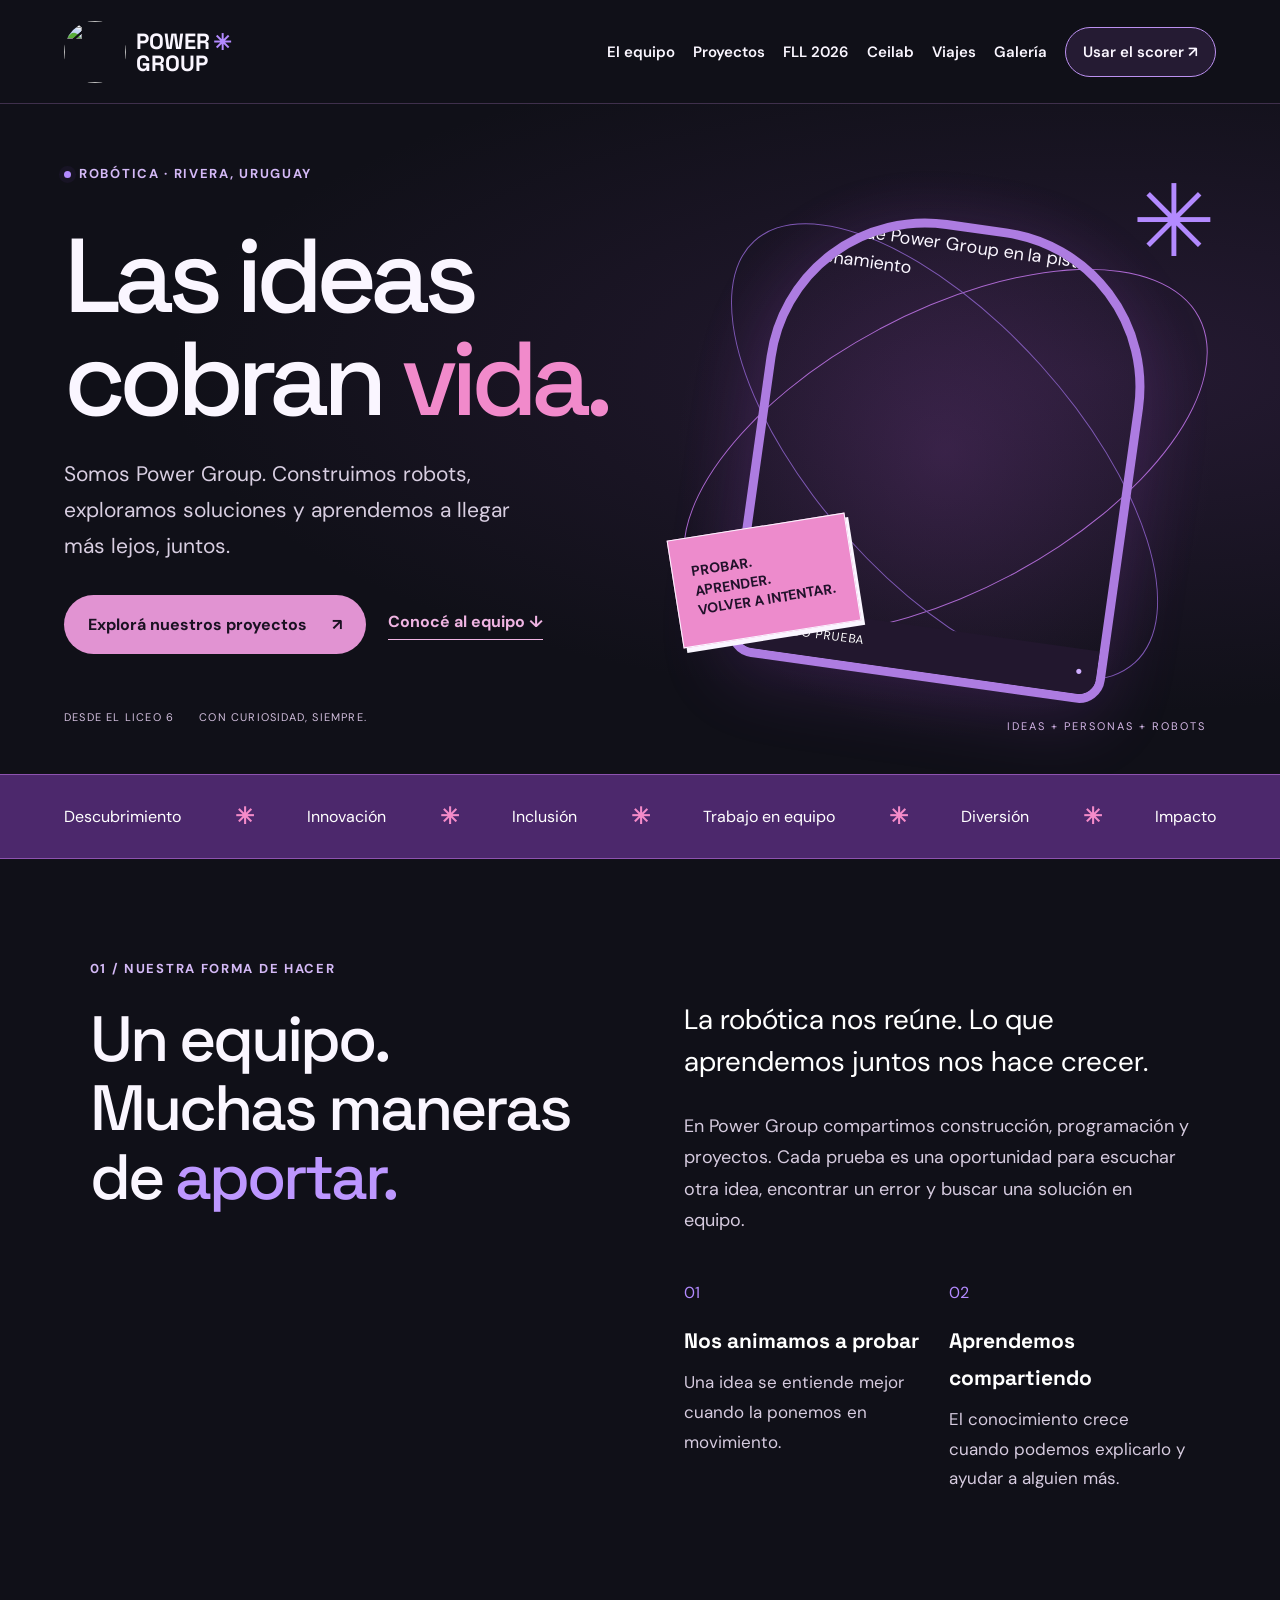
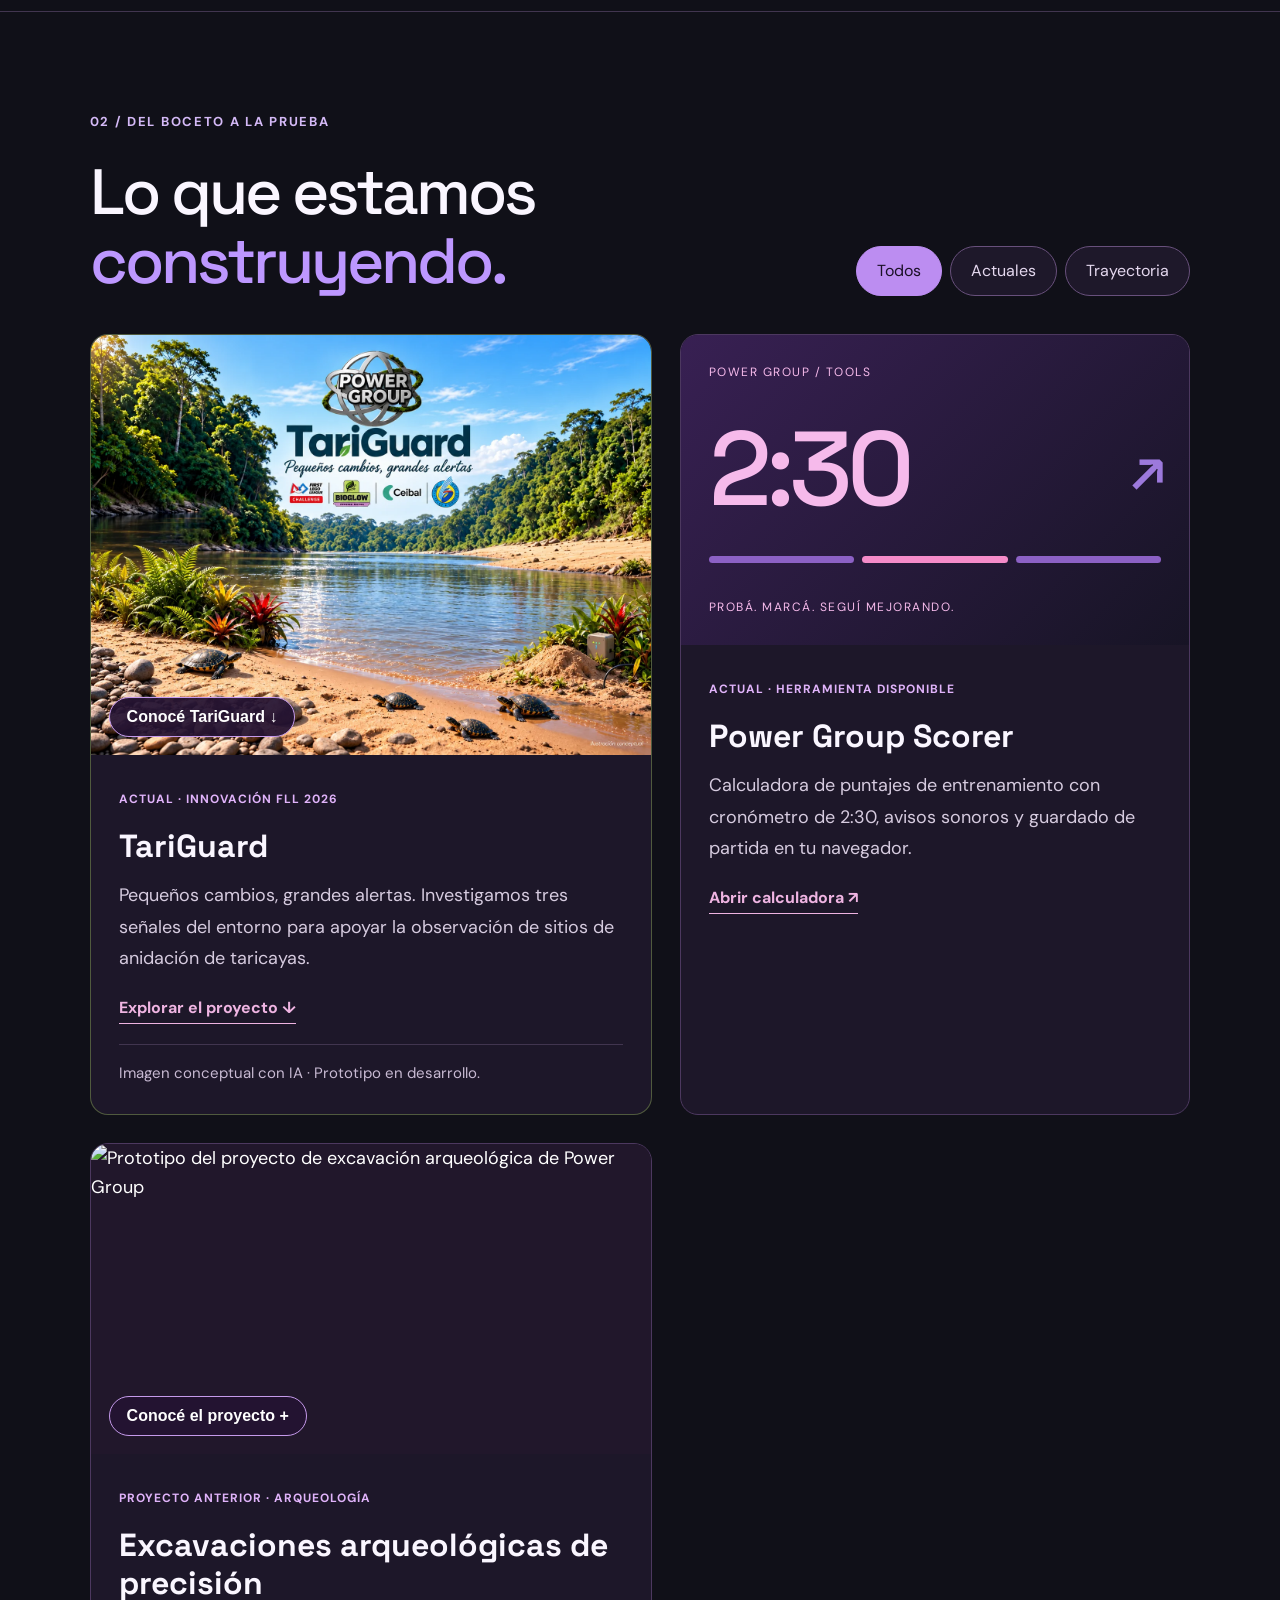
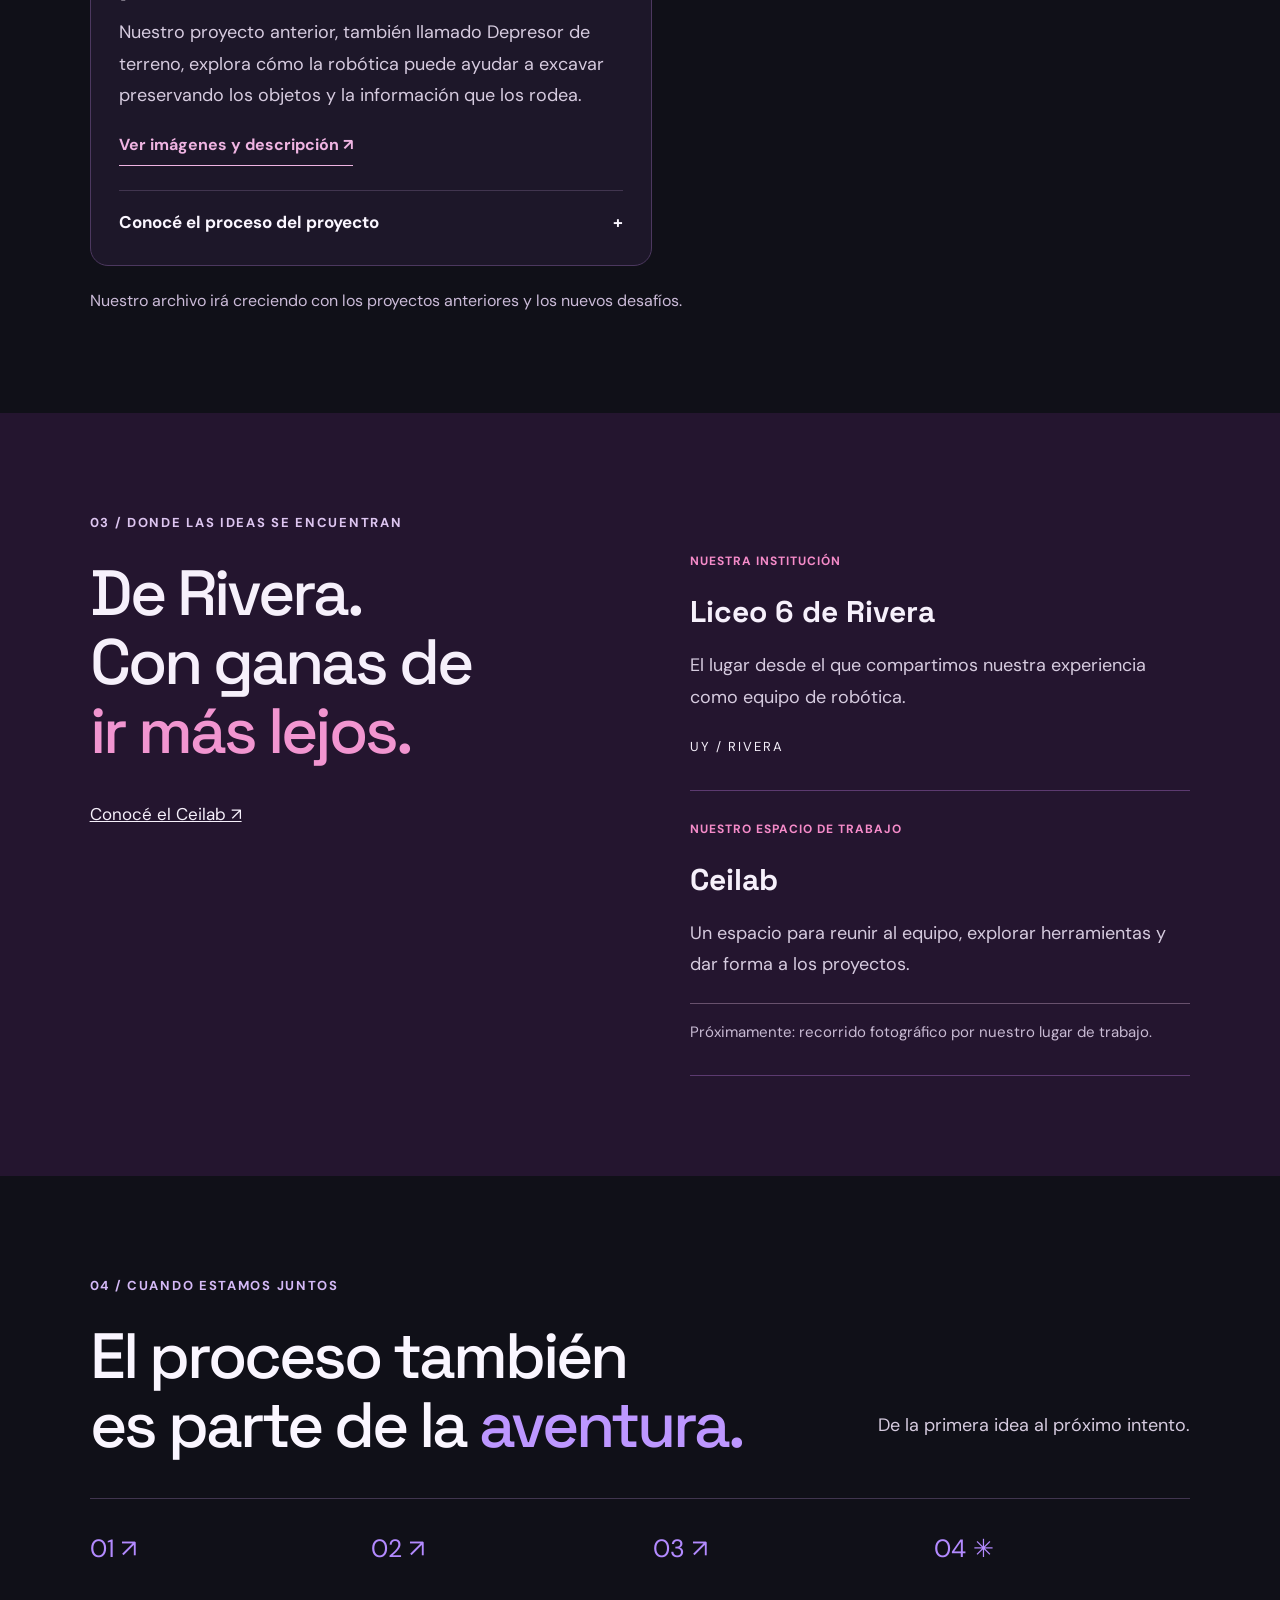
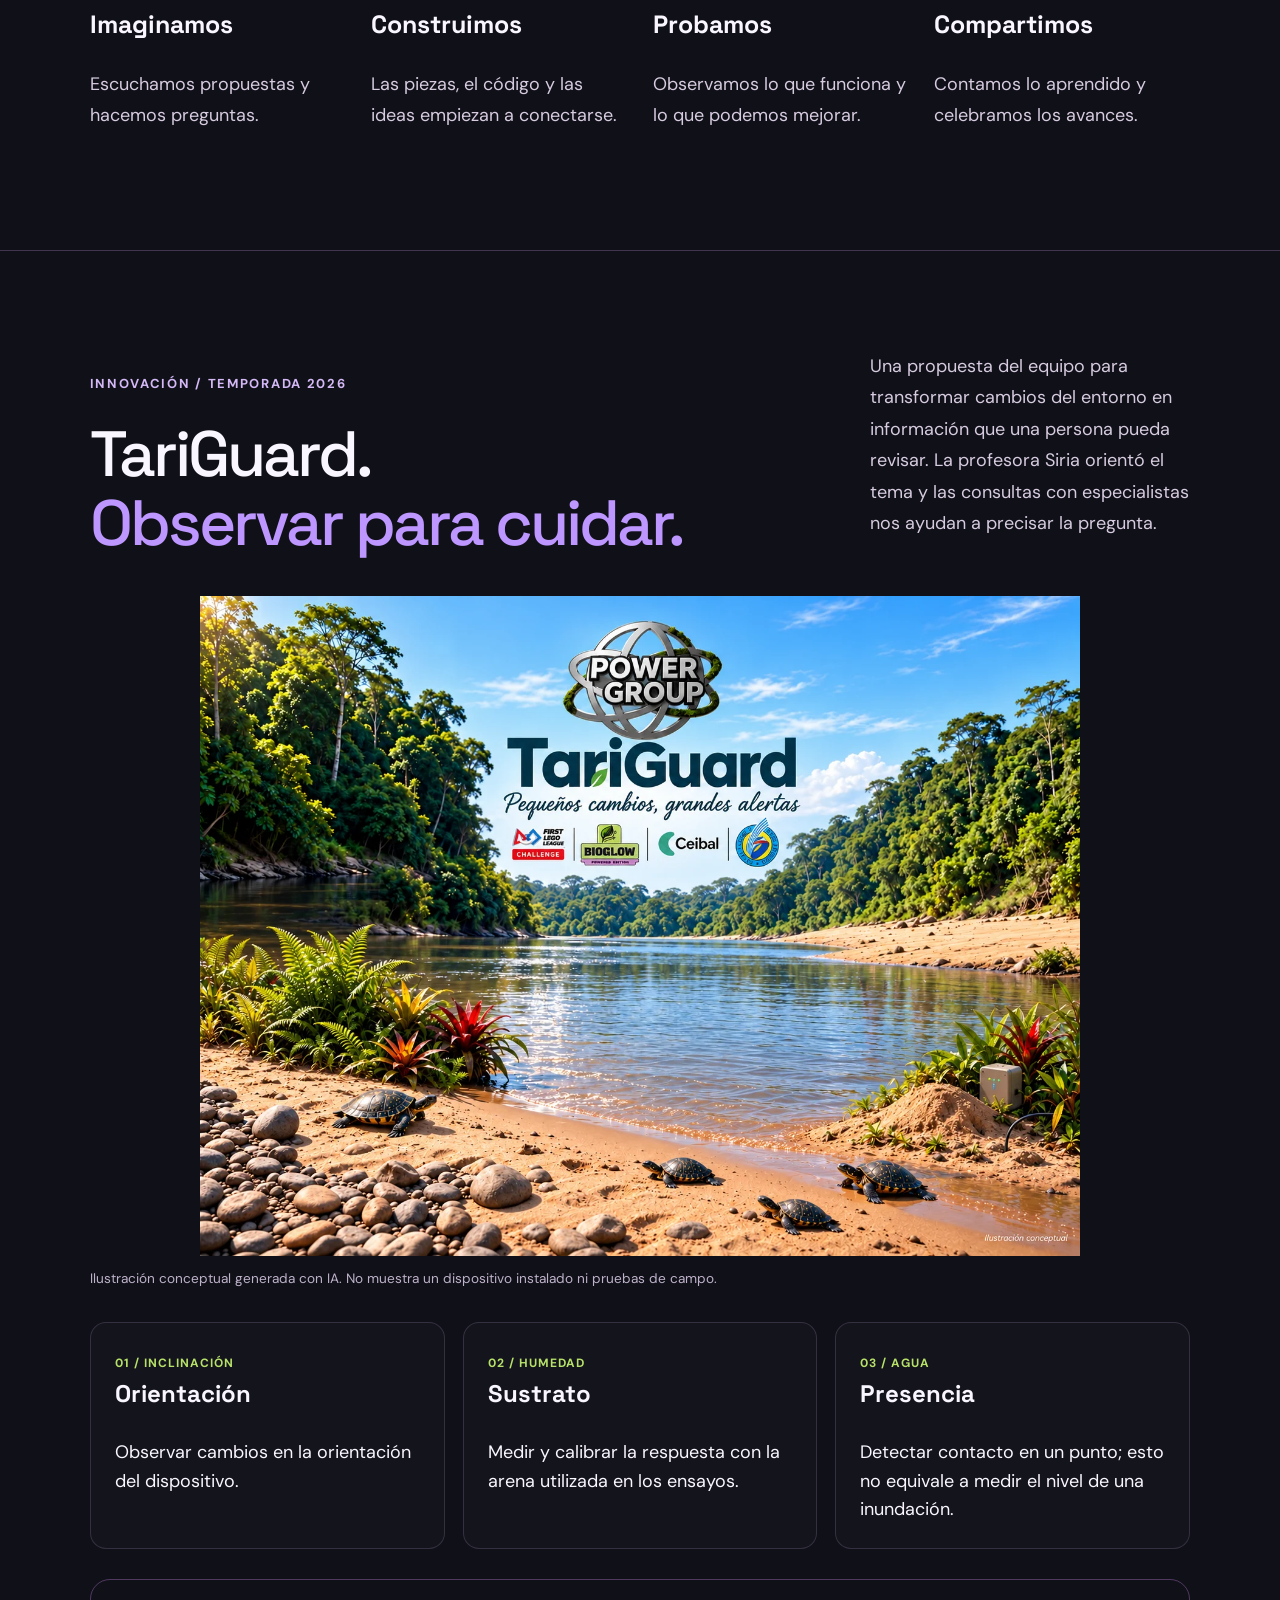
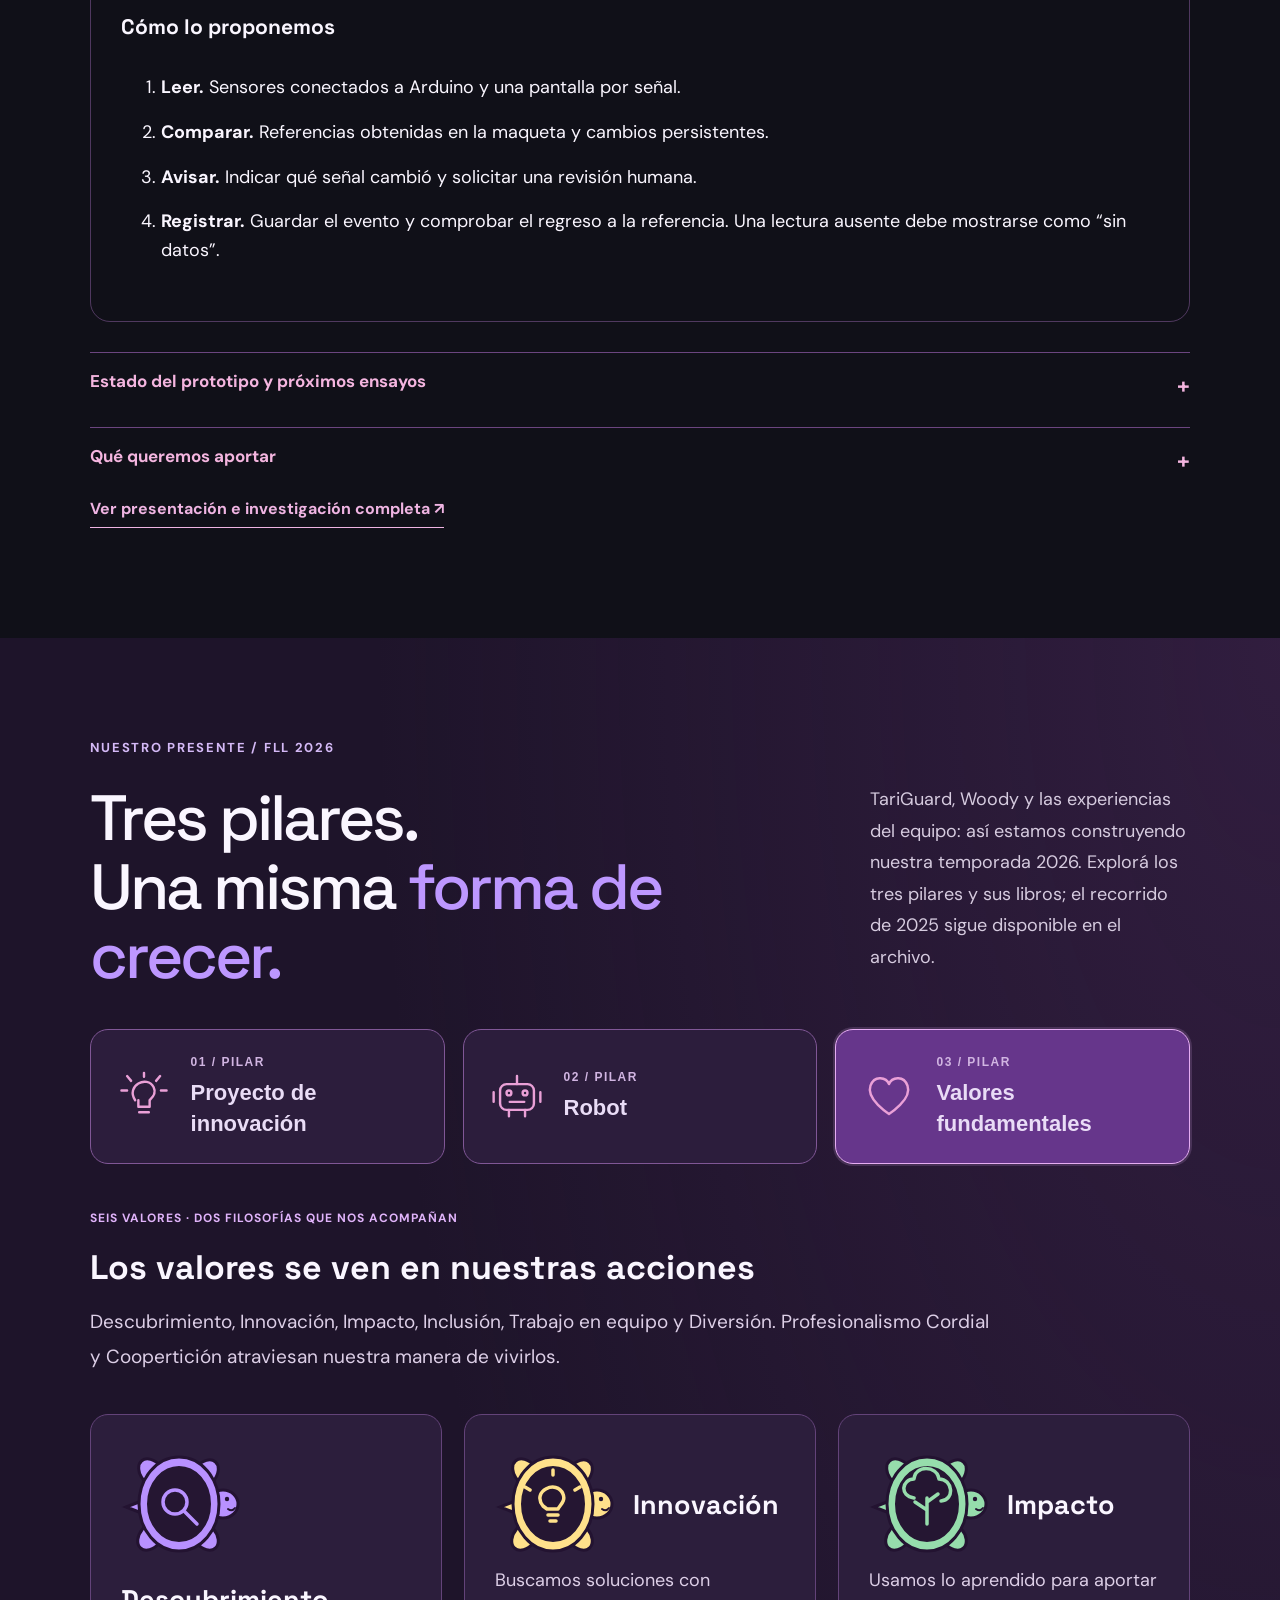
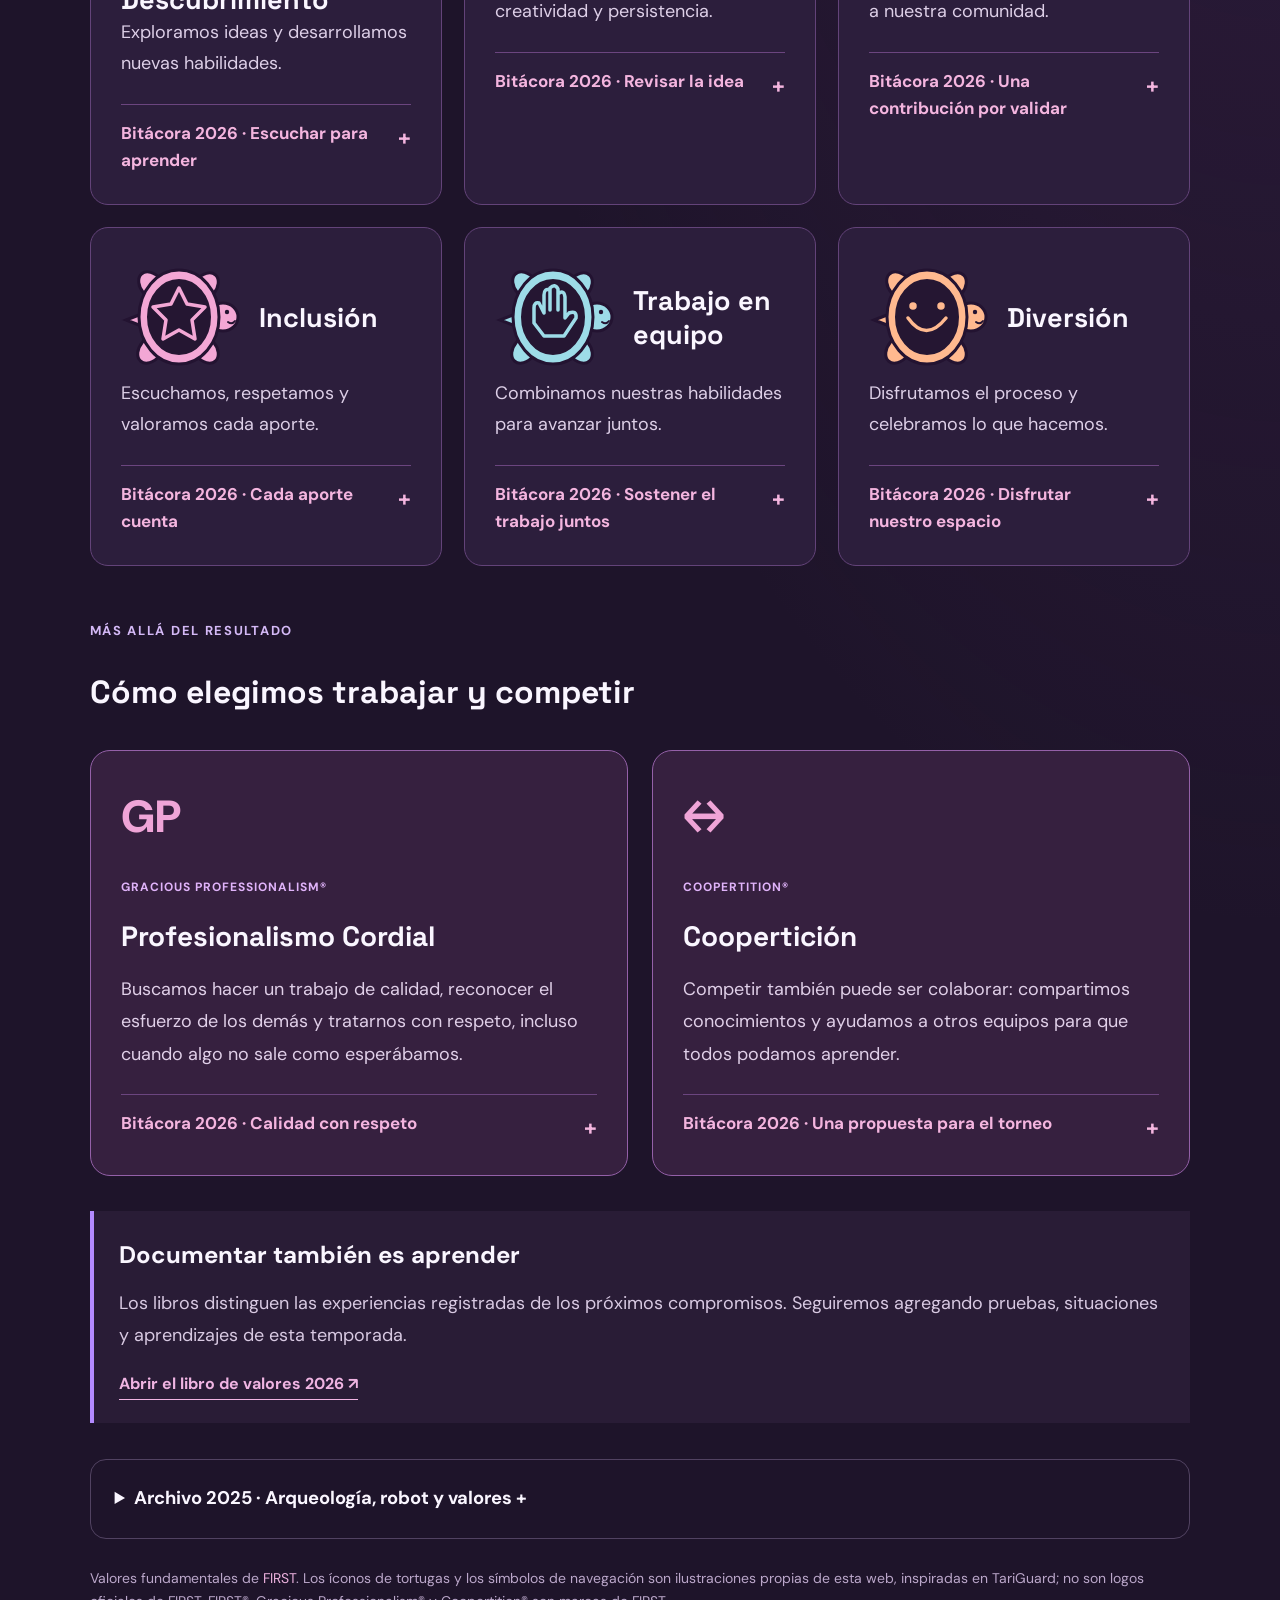
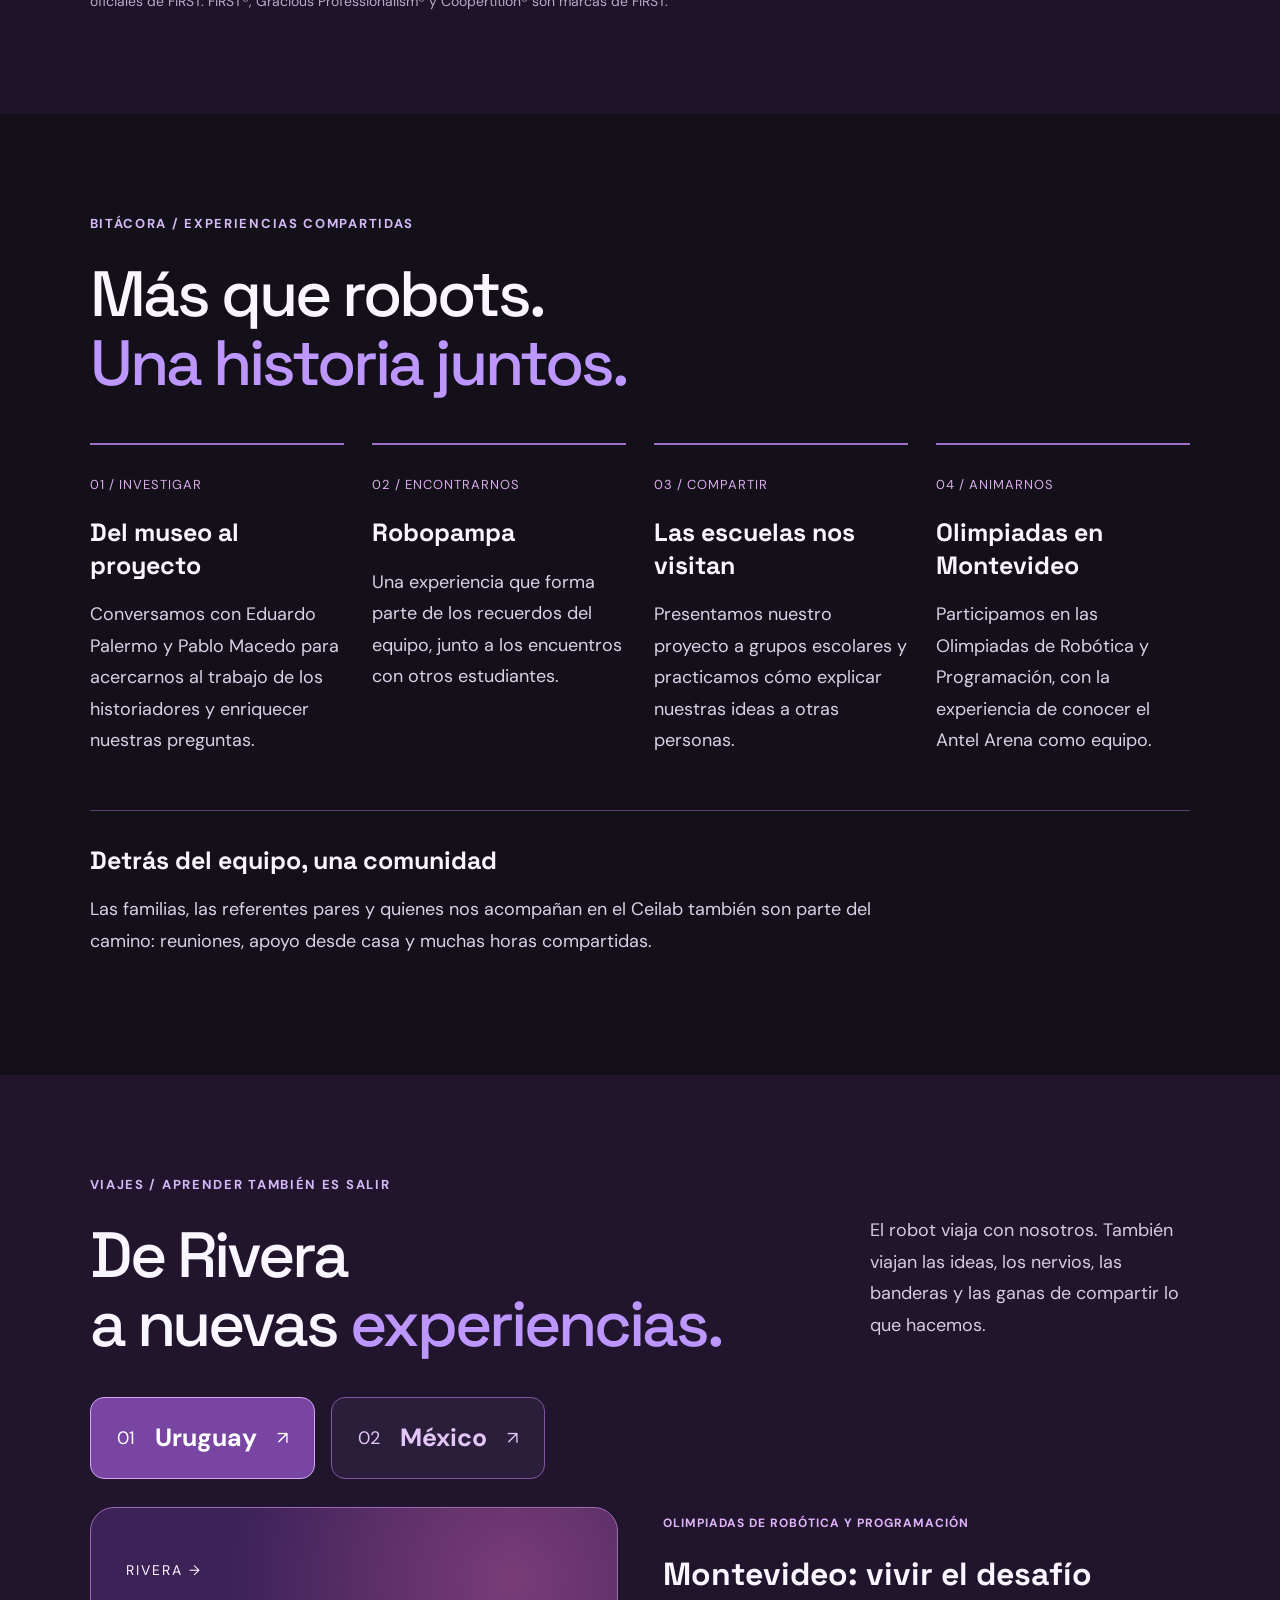
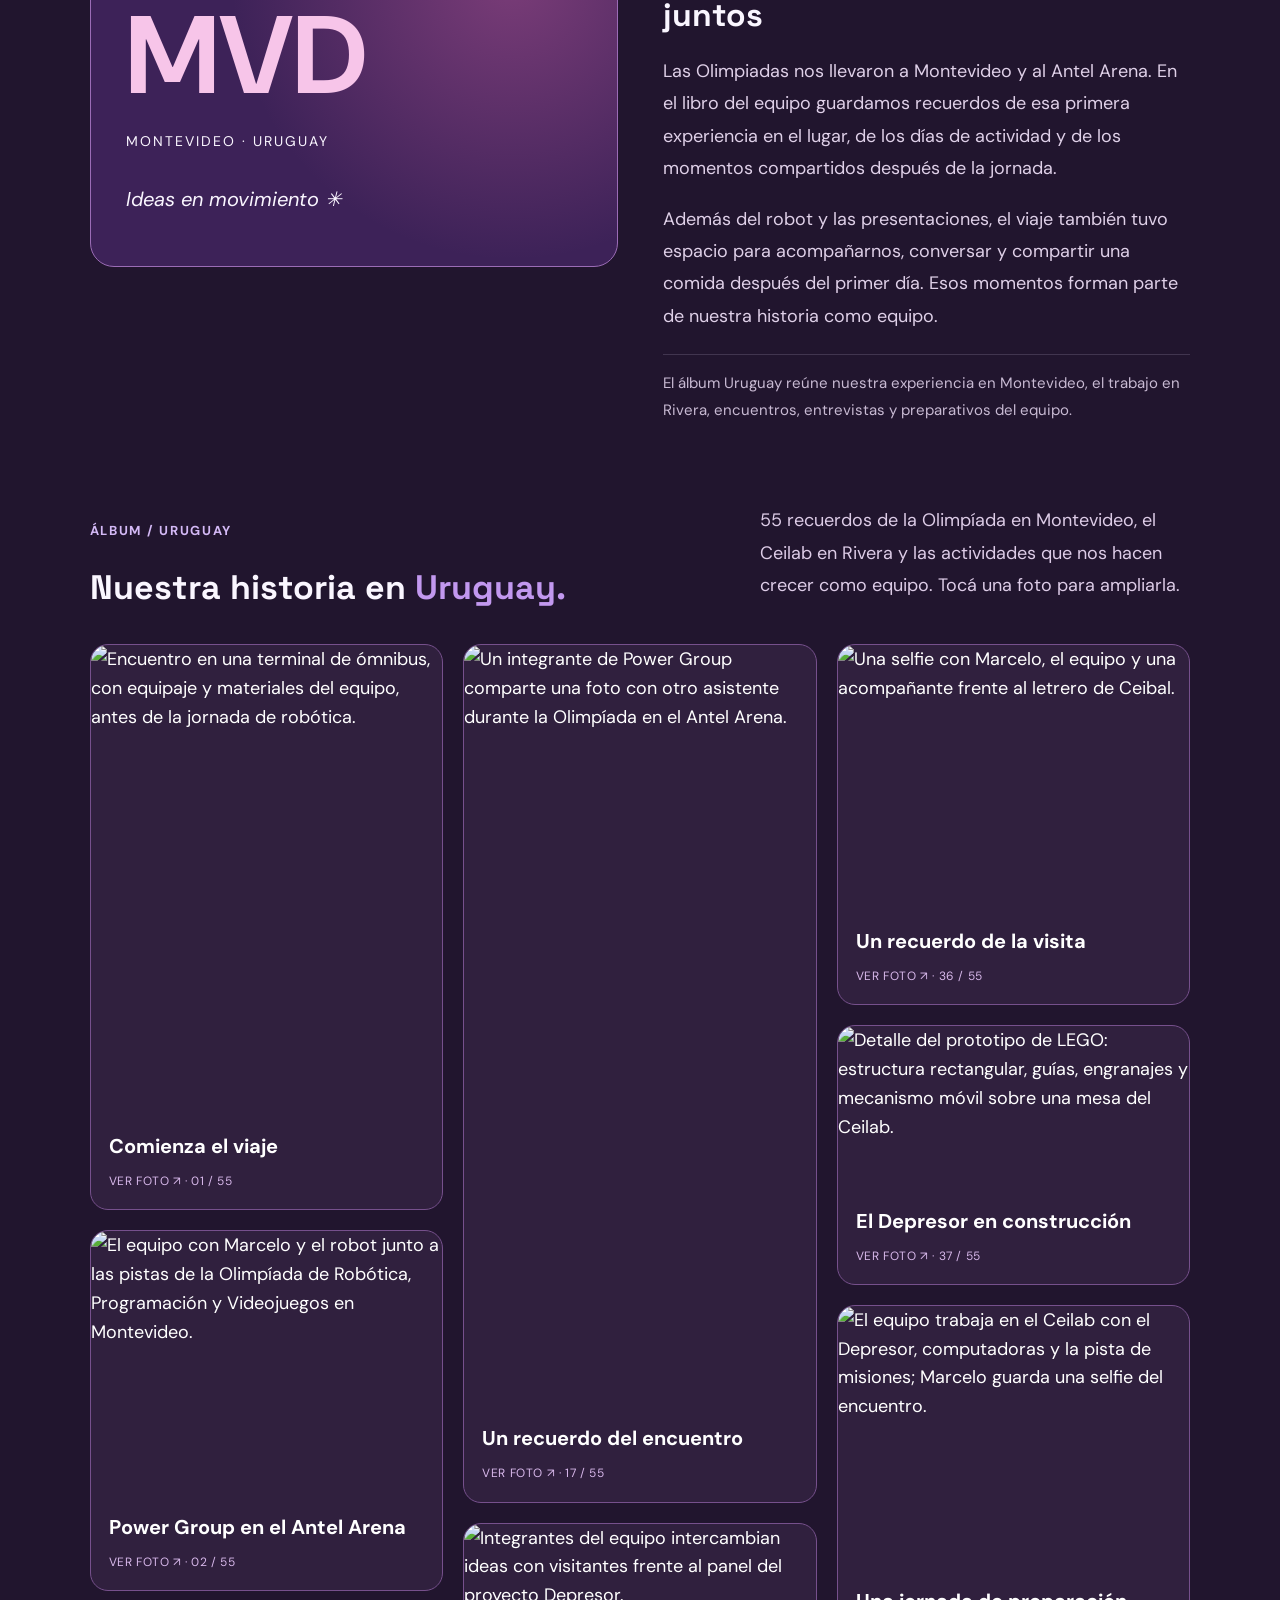
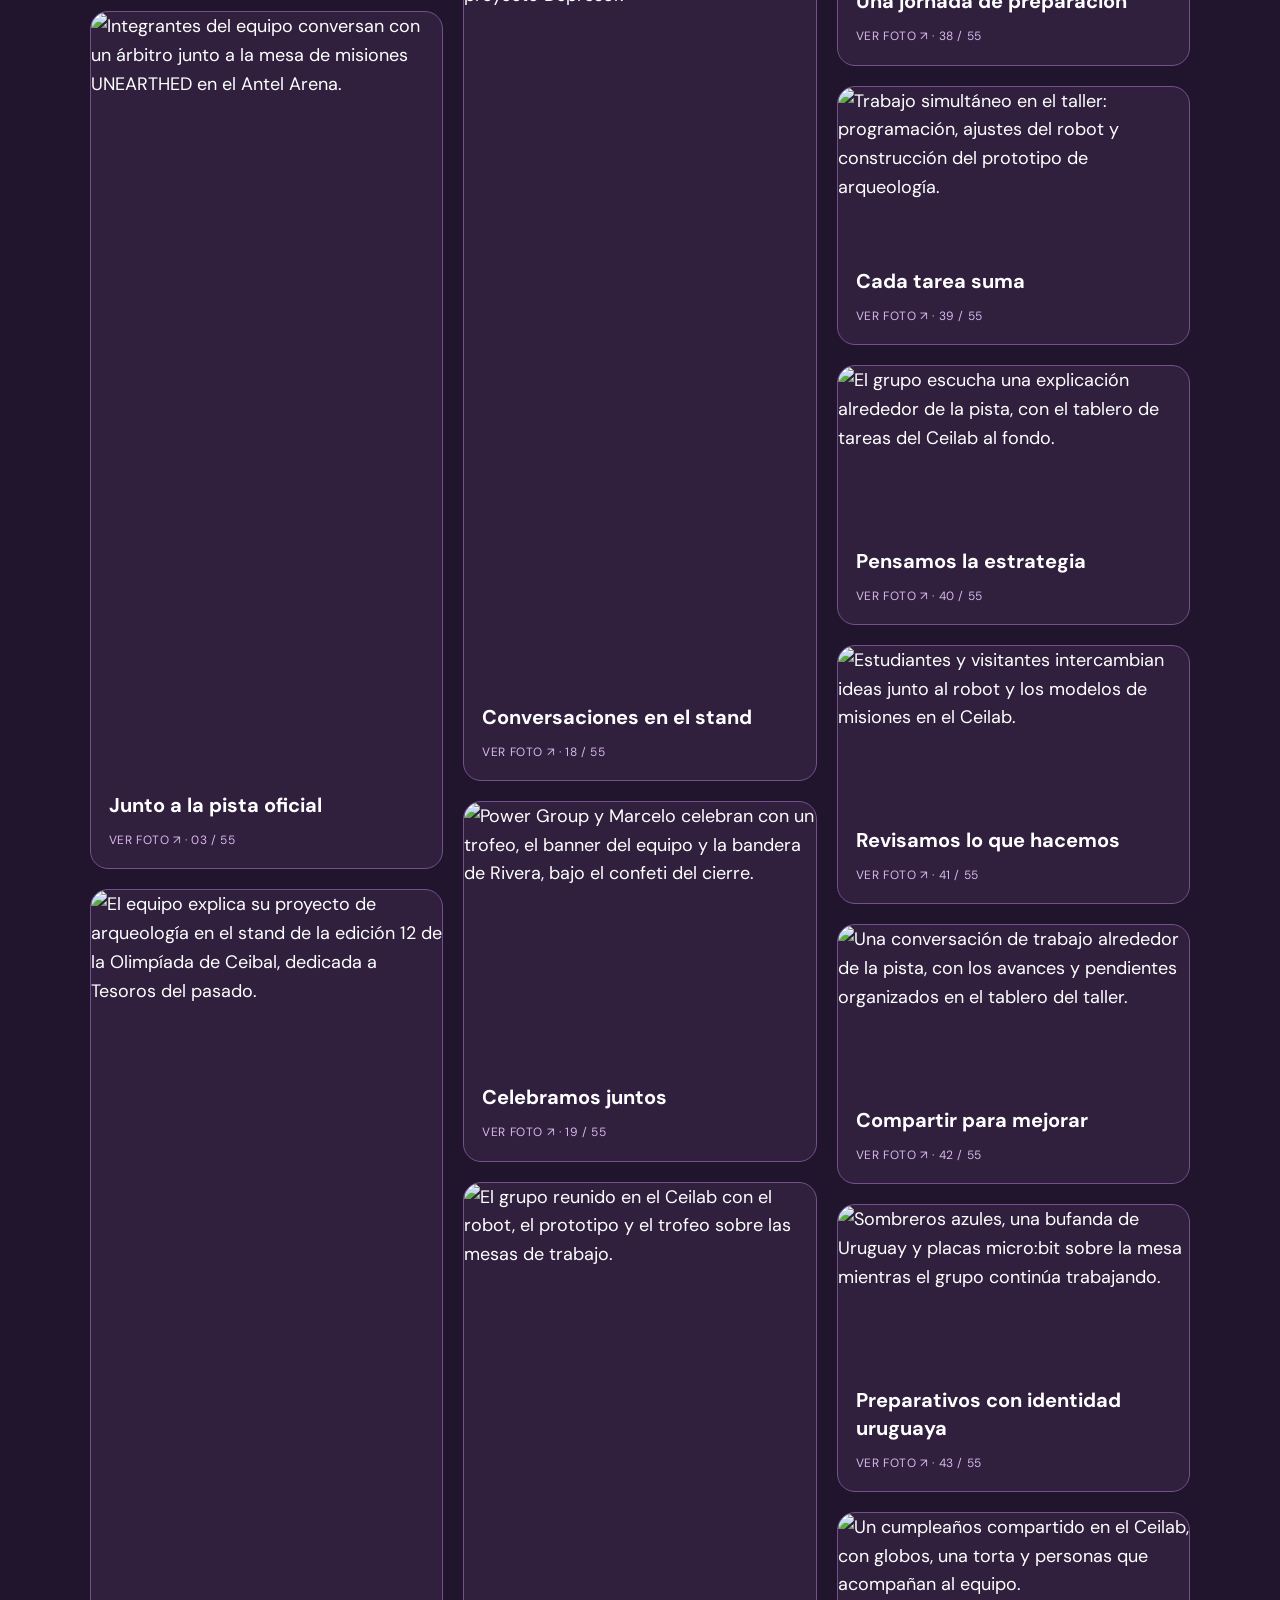
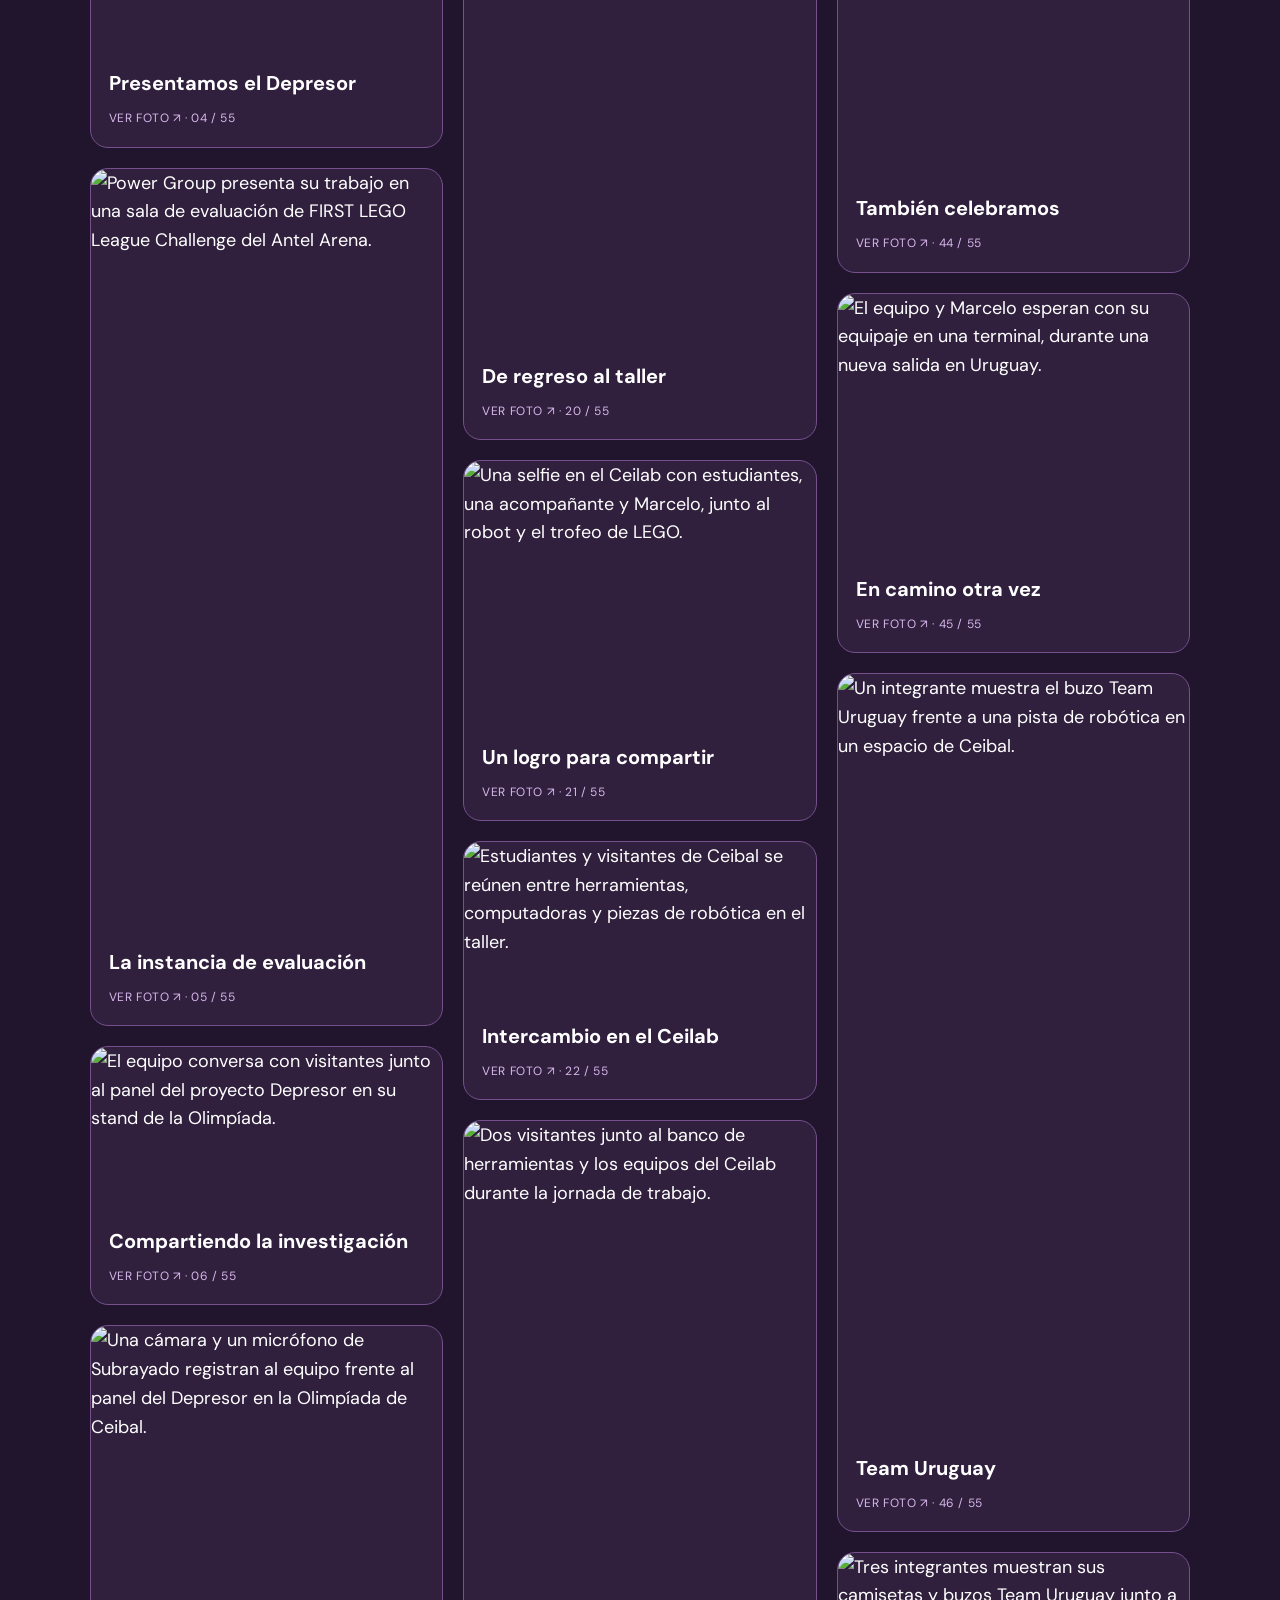
==== commit c5626edb: "Adapta los seis valores a iconos de tortugas de TariGuard" ====
--- a/index.html
+++ b/index.html
@@ -1,5 +1,5 @@
 <!doctype html>
-<html lang="es"><head><meta charset="utf-8"><meta name="viewport" content="width=device-width,initial-scale=1"><meta name="theme-color" content="#21172b"><meta name="description" content="Power Group, equipo de robótica del Liceo 6 de Rivera, Uruguay. Conocé nuestros proyectos, herramientas y nuestra forma de aprender juntos."><title>Power Group — Ideas que se ponen en movimiento</title><link rel="icon" href="assets/logo.jpg"><link rel="stylesheet" href="style.css?v=20261030-valores-originales"></head>
+<html lang="es"><head><meta charset="utf-8"><meta name="viewport" content="width=device-width,initial-scale=1"><meta name="theme-color" content="#21172b"><meta name="description" content="Power Group, equipo de robótica del Liceo 6 de Rivera, Uruguay. Conocé nuestros proyectos, herramientas y nuestra forma de aprender juntos."><title>Power Group — Ideas que se ponen en movimiento</title><link rel="icon" href="assets/logo.jpg"><link rel="stylesheet" href="style.css?v=20261030-tortugas"></head>
 <body>
 <a class="skip" href="#contenido">Saltar al contenido</a>
 <header class="nav"><a href="#" class="brand" aria-label="Power Group, inicio"><img src="assets/logo.jpg" alt=""><span>POWER<br>GROUP<span class="brand-dot">✳</span></span></a><button id="menu" aria-expanded="false" aria-controls="navlinks">Menú <span>☰</span></button><nav id="navlinks" aria-label="Principal"><a href="#nosotros">El equipo</a><a href="#proyectos">Proyectos</a><a href="#fll">FLL 2026</a><a href="#ceilab">Ceilab</a><a href="#viajes">Viajes</a><a href="#galeria">Galería</a><a class="nav-tool" href="https://powergroup-robotica.github.io/powergroup-scorer/">Usar el scorer ↗</a></nav></header>
@@ -10,7 +10,7 @@
 <section class="section projects" id="proyectos"><div class="section-title"><div><p class="eyebrow">02 / DEL BOCETO A LA PRUEBA</p><h2>Lo que estamos<br><em>construyendo.</em></h2></div><div class="filters" aria-label="Filtrar proyectos"><button class="active" data-project="all" aria-pressed="true">Todos</button><button data-project="actual" aria-pressed="false">Actuales</button><button data-project="archivo" aria-pressed="false">Trayectoria</button></div></div><div class="project-grid"><article class="project tariguard-card" data-kind="actual"><a class="project-photo-button" href="#tariguard" aria-label="Conocer el proyecto TariGuard"><img class="project-image" src="assets/tariguard-concepto.webp" alt="Ilustración conceptual de TariGuard junto a un río amazónico, generada con IA" loading="lazy"><span>Conocé TariGuard ↓</span></a><div class="project-info"><span class="tag">ACTUAL · INNOVACIÓN FLL 2026</span><h3>TariGuard</h3><p>Pequeños cambios, grandes alertas. Investigamos tres señales del entorno para apoyar la observación de sitios de anidación de taricayas.</p><a class="text-link" href="#tariguard">Explorar el proyecto ↓</a><p class="editor-note">Imagen conceptual con IA · Prototipo en desarrollo.</p></div></article><article class="project featured" data-kind="actual"><div class="scorer-visual"><span class="mini-brand">POWER GROUP / TOOLS</span><span class="digital">2:30<span>↗</span></span><div class="score-bars"><i></i><i></i><i></i></div><span>PROBÁ. MARCÁ. SEGUÍ MEJORANDO.</span></div><div class="project-info"><span class="tag">ACTUAL · HERRAMIENTA DISPONIBLE</span><h3>Power Group Scorer</h3><p>Calculadora de puntajes de entrenamiento con cronómetro de 2:30, avisos sonoros y guardado de partida en tu navegador.</p><a class="text-link" href="https://powergroup-robotica.github.io/powergroup-scorer/">Abrir calculadora ↗</a></div></article><article class="project" data-kind="archivo"><button class="project-photo-button" data-open-project aria-haspopup="dialog" aria-controls="project-dialog" aria-label="Ver imágenes y descripción del depresor"><img class="project-image" loading="lazy" src="assets/excavadora-prototipo.jpg" alt="Prototipo del proyecto de excavación arqueológica de Power Group"><span>Conocé el proyecto +</span></button><div class="project-info"><span class="tag">PROYECTO ANTERIOR · ARQUEOLOGÍA</span><h3>Excavaciones arqueológicas de precisión</h3><p>Nuestro proyecto anterior, también llamado Depresor de terreno, explora cómo la robótica puede ayudar a excavar preservando los objetos y la información que los rodea.</p><button class="text-link project-open" data-open-project aria-haspopup="dialog" aria-controls="project-dialog">Ver imágenes y descripción ↗</button><details class="project-details"><summary>Conocé el proceso del proyecto <span>+</span></summary><h4>Robótica al servicio del patrimonio</h4><p>Investigamos cómo una excavación controlada y un registro de ubicación y profundidad pueden ayudar a conservar el contexto de los hallazgos.</p><p>El panel del proyecto reúne las imágenes del prototipo, las etapas de funcionamiento propuestas y la metodología prevista para evaluarlo.</p></details></div></article></div><p class="section-note">Nuestro archivo irá creciendo con los proyectos anteriores y los nuevos desafíos.</p></section>
 <section class="section place" id="ceilab"><div class="place-heading"><p class="eyebrow">03 / DONDE LAS IDEAS SE ENCUENTRAN</p><h2>De Rivera.<br>Con ganas de<br><em>ir más lejos.</em></h2><div class="place-links"><a href="https://www.instagram.com/ceilabliceo6rivera/" target="_blank" rel="noopener noreferrer">Conocé el Ceilab ↗</a></div></div><div class="place-panels"><article><span class="tag">NUESTRA INSTITUCIÓN</span><h3>Liceo 6 de Rivera</h3><p>El lugar desde el que compartimos nuestra experiencia como equipo de robótica.</p><span class="place-mark">UY / RIVERA</span></article><article><span class="tag">NUESTRO ESPACIO DE TRABAJO</span><h3>Ceilab</h3><p>Un espacio para reunir al equipo, explorar herramientas y dar forma a los proyectos.</p><p class="editor-note">Próximamente: recorrido fotográfico por nuestro lugar de trabajo.</p></article></div></section>
 <section class="section together" id="juntos"><p class="eyebrow">04 / CUANDO ESTAMOS JUNTOS</p><div class="section-title"><h2>El proceso también<br>es parte de la <em>aventura.</em></h2><p>De la primera idea al próximo intento.</p></div><div class="process"><article><span>01 ↗</span><h3>Imaginamos</h3><p>Escuchamos propuestas y hacemos preguntas.</p></article><article><span>02 ↗</span><h3>Construimos</h3><p>Las piezas, el código y las ideas empiezan a conectarse.</p></article><article><span>03 ↗</span><h3>Probamos</h3><p>Observamos lo que funciona y lo que podemos mejorar.</p></article><article><span>04 ✳</span><h3>Compartimos</h3><p>Contamos lo aprendido y celebramos los avances.</p></article></div></section>
-<section class="section tariguard-section" id="tariguard"><div class="section-title"><div><p class="eyebrow">INNOVACIÓN / TEMPORADA 2026</p><h2>TariGuard.<br><em>Observar para cuidar.</em></h2></div><p>Una propuesta del equipo para transformar cambios del entorno en información que una persona pueda revisar. La profesora Siria orientó el tema y las consultas con especialistas nos ayudan a precisar la pregunta.</p></div><figure class="tariguard-cover"><img src="assets/tariguard-concepto.webp" alt="Identidad visual conceptual de TariGuard, con tortugas y un río amazónico" loading="lazy" width="1448" height="1086"><figcaption>Ilustración conceptual generada con IA. No muestra un dispositivo instalado ni pruebas de campo.</figcaption></figure><div class="current-facts signal-grid"><article><span class="tag">01 / INCLINACIÓN</span><h3>Orientación</h3><p>Observar cambios en la orientación del dispositivo.</p></article><article><span class="tag">02 / HUMEDAD</span><h3>Sustrato</h3><p>Medir y calibrar la respuesta con la arena utilizada en los ensayos.</p></article><article><span class="tag">03 / AGUA</span><h3>Presencia</h3><p>Detectar contacto en un punto; esto no equivale a medir el nivel de una inundación.</p></article></div><div class="tariguard-process"><h3>Cómo lo proponemos</h3><ol><li><strong>Leer.</strong> Sensores conectados a Arduino y una pantalla por señal.</li><li><strong>Comparar.</strong> Referencias obtenidas en la maqueta y cambios persistentes.</li><li><strong>Avisar.</strong> Indicar qué señal cambió y solicitar una revisión humana.</li><li><strong>Registrar.</strong> Guardar el evento y comprobar el regreso a la referencia. Una lectura ausente debe mostrarse como “sin datos”.</li></ol></div><details class="season-record"><summary>Estado del prototipo y próximos ensayos <span>+</span></summary><p>Tenemos una maqueta con arena y trabajo exploratorio con micro:bit. La decisión actual es migrar a Arduino Uno R3, con multiplexor TCA9548A y tres pantallas OLED. Estos componentes forman parte de la arquitectura propuesta; la integración todavía debe verificarse.</p><p>El plan propone modificar una variable por vez y repetir diez ensayos por escenario. Registraremos lecturas, tiempo de respuesta, avisos correctos, eventos omitidos y falsas alarmas. El radio se evaluará después de comprobar la lectura local.</p><p>Los ensayos se plantean en arena, sin animales ni huevos. No contamos aún con resultados que demuestren eficacia en nidos reales.</p></details><details class="season-record"><summary>Qué queremos aportar <span>+</span></summary><p>Estudiamos antecedentes como TurtleSense, NEST y métodos de monitoreo de inundación. Nuestro aporte propuesto es adaptar tres señales al contexto de la taricaya con lectura local y módulos reemplazables.</p><p>La pertinencia, precisión, costo y mantenimiento deben medirse. Los antecedentes y sus límites están desarrollados en la presentación; todavía no afirmamos superioridad frente a esas soluciones.</p></details><a class="text-link" href="https://www.canva.com/design/DAHZVXwuhDQ/r-Wg2uYdMoXOPW84A0ZG5A/view" target="_blank" rel="noopener noreferrer">Ver presentación e investigación completa ↗</a></section><section class="section fll-hub" id="fll"><div class="section-title"><div><p class="eyebrow">NUESTRO PRESENTE / FLL 2026</p><h2>Tres pilares.<br>Una misma <em>forma de crecer.</em></h2></div><p>TariGuard, Woody y las experiencias del equipo: así estamos construyendo nuestra temporada 2026. Explorá los tres pilares y sus libros; el recorrido de 2025 sigue disponible en el archivo.</p></div><div class="fll-tabs" role="group" aria-label="Explorar los tres pilares de FLL"><button data-pillar="innovation" class="" aria-pressed="false" aria-controls="pillar-innovation"><svg viewBox="0 0 72 72" aria-hidden="true" fill="none" stroke="currentColor" stroke-width="3" stroke-linecap="round" stroke-linejoin="round"><path d="M25 40c-12-18 15-32 23-16 4 8-2 13-5 16v8H29v-8M30 55h12M36 6v5M8 28h7M57 28h7M15 10l5 6M56 10l-5 6"/></svg><span><small>01 / PILAR</small>Proyecto de innovación</span></button><button data-pillar="robot" class="" aria-pressed="false" aria-controls="pillar-robot"><svg viewBox="0 0 72 72" aria-hidden="true" fill="none" stroke="currentColor" stroke-width="3" stroke-linecap="round" stroke-linejoin="round"><rect x="15" y="20" width="42" height="32" rx="8"/><path d="M36 10v10M7 30v12M65 30v12M26 60v-8M46 60v-8M27 42h18"/><circle cx="26" cy="31" r="3"/><circle cx="46" cy="31" r="3"/></svg><span><small>02 / PILAR</small>Robot</span></button><button data-pillar="values" class="active" aria-pressed="true" aria-controls="pillar-values"><svg viewBox="0 0 72 72" aria-hidden="true" fill="none" stroke="currentColor" stroke-width="3" stroke-linecap="round" stroke-linejoin="round"><path d="M36 57S7 39 13 22c5-14 20-10 23-2 3-8 18-12 23 2 6 17-23 35-23 35Z"/></svg><span><small>03 / PILAR</small>Valores fundamentales</span></button></div><div class="pillar-panel" id="pillar-innovation" hidden><span class="tag">2026 · PROYECTO EN DESARROLLO</span><h3>TariGuard: guardianes de la taricaya</h3><p>Investigamos cómo registrar inclinación, humedad del sustrato y presencia de agua para apoyar la observación de un sitio de anidación. Nuestra propuesta combina sensores, Arduino y lectura local: un aviso debe indicar qué cambió para que una persona pueda revisarlo.</p><div class="current-facts"><article><strong>Exploramos</strong><p>Una maqueta con arena y primeras experiencias con micro:bit.</p></article><article><strong>Diseñamos</strong><p>La migración a Arduino y una pantalla por señal.</p></article><article><strong>Vamos a comprobar</strong><p>Calibración, integración y avisos; después, la comunicación por radio.</p></article></div><p class="season-status">Estado: prototipo en desarrollo. Las pruebas en maqueta y la utilidad en nidos reales aún deben validarse.</p><a class="text-link" href="https://www.canva.com/design/DAHZVXwuhDQ/r-Wg2uYdMoXOPW84A0ZG5A/view" target="_blank" rel="noopener noreferrer">Leer la presentación del proyecto ↗</a> <a class="text-link" href="#tariguard">Conocer TariGuard ↓</a></div><div class="pillar-panel" id="pillar-robot" hidden><span class="tag">2026 · DISEÑO Y PROGRAMACIÓN</span><h3>Woody: construir, programar y aprender</h3><p>El libro actual presenta a Woody con dos motores pequeños, uno grande, dos sensores de color y giroscopio. Documentamos sus accesorios, el cubo de colores y la regleta, junto a la estrategia para las misiones.</p><div class="current-facts"><article><strong>Pybricks + giroscopio</strong><p>Control de recorridos mediante código y orientación.</p></article><article><strong>Selector de rutinas</strong><p>Separa los programas de cada misión.</p></article><article><strong>Próximas pruebas</strong><p>Cambiar una variable, repetir y registrar para comparar la precisión.</p></article></div><p>Revisamos el código con respeto: un error es una oportunidad para aprender. El registro de pruebas repetidas es el siguiente paso.</p><a class="text-link" href="https://www.canva.com/design/DAHRQFdQORE/uKQRU7DJADz9FDP8V1ydUg/view" target="_blank" rel="noopener noreferrer">Abrir el libro del robot 2026 ↗</a> <a class="text-link" href="#robot">Ver evolución del robot ↓</a></div><div class="pillar-panel" id="pillar-values"><div id="valores"><span class="tag">SEIS VALORES · DOS FILOSOFÍAS QUE NOS ACOMPAÑAN</span><h3>Los valores se ven en nuestras acciones</h3><p>Descubrimiento, Innovación, Impacto, Inclusión, Trabajo en equipo y Diversión. Profesionalismo Cordial y Coopertición atraviesan nuestra manera de vivirlos.</p><div class="values-grid"><article class="core-value-card"><div class="core-value-top"><span class="official-icon value-original" style="--value-x:0%;--value-y:0%" role="img" aria-label="Símbolo de Descubrimiento"></span><h3>Descubrimiento</h3></div><p>Exploramos ideas y desarrollamos nuevas habilidades.</p><details class="season-record"><summary>Bitácora 2026 · Escuchar para aprender <span>+</span></summary><p>Las conversaciones con la profesora de Biología Siria Fros y el biólogo Rodrigo Vargas forman parte del libro. Preguntar a especialistas nos ayuda a reconocer lo que todavía debemos investigar.</p><a class="text-link" href="https://www.canva.com/design/DAHRQCQcG0g/AywuW_RBeEPj7Z6btu6SWQ/view" target="_blank" rel="noopener noreferrer">Ver el libro de valores 2026 ↗</a></details></article><article class="core-value-card"><div class="core-value-top"><span class="official-icon value-original" style="--value-x:50%;--value-y:0%" role="img" aria-label="Símbolo de Innovación"></span><h3>Innovación</h3></div><p>Buscamos soluciones con creatividad y persistencia.</p><details class="season-record"><summary>Bitácora 2026 · Revisar la idea <span>+</span></summary><p>La exploración de TariGuard llevó a revisar la plataforma: del trabajo inicial con micro:bit a una propuesta con Arduino y tres señales. La integración y calibración siguen pendientes.</p><a class="text-link" href="https://www.canva.com/design/DAHRQCQcG0g/AywuW_RBeEPj7Z6btu6SWQ/view" target="_blank" rel="noopener noreferrer">Ver el libro de valores 2026 ↗</a></details></article><article class="core-value-card"><div class="core-value-top"><span class="official-icon value-original" style="--value-x:100%;--value-y:0%" role="img" aria-label="Símbolo de Impacto"></span><h3>Impacto</h3></div><p>Usamos lo aprendido para aportar a nuestra comunidad.</p><details class="season-record"><summary>Bitácora 2026 · Una contribución por validar <span>+</span></summary><p>TariGuard busca aportar información útil a quienes observan los sitios de anidación. Todavía debemos consultar a usuarios y comprobar qué decisión puede apoyar cada aviso; no contamos con resultados de conservación.</p><a class="text-link" href="https://www.canva.com/design/DAHRQCQcG0g/AywuW_RBeEPj7Z6btu6SWQ/view" target="_blank" rel="noopener noreferrer">Ver el libro de valores 2026 ↗</a></details></article><article class="core-value-card"><div class="core-value-top"><span class="official-icon value-original" style="--value-x:0%;--value-y:100%" role="img" aria-label="Símbolo de Inclusión"></span><h3>Inclusión</h3></div><p>Escuchamos, respetamos y valoramos cada aporte.</p><details class="season-record"><summary>Bitácora 2026 · Cada aporte cuenta <span>+</span></summary><p>El libro reúne las voces de Flor, Bru, Mari, Bruno y Fede, con sus intereses y distintas formas de aportar. Escuchar ideas y reconocer el trabajo de cada persona es nuestro compromiso.</p><a class="text-link" href="https://www.canva.com/design/DAHRQCQcG0g/AywuW_RBeEPj7Z6btu6SWQ/view" target="_blank" rel="noopener noreferrer">Ver el libro de valores 2026 ↗</a></details></article><article class="core-value-card"><div class="core-value-top"><span class="official-icon value-original" style="--value-x:50%;--value-y:100%" role="img" aria-label="Símbolo de Trabajo en equipo"></span><h3>Trabajo en equipo</h3></div><p>Combinamos nuestras habilidades para avanzar juntos.</p><details class="season-record"><summary>Bitácora 2026 · Sostener el trabajo juntos <span>+</span></summary><p>El libro documenta encuentros durante las vacaciones. Organizamos investigación, construcción, programación y comunicación para avanzar como equipo.</p><a class="text-link" href="https://www.canva.com/design/DAHRQCQcG0g/AywuW_RBeEPj7Z6btu6SWQ/view" target="_blank" rel="noopener noreferrer">Ver el libro de valores 2026 ↗</a></details></article><article class="core-value-card"><div class="core-value-top"><span class="official-icon value-original" style="--value-x:100%;--value-y:100%" role="img" aria-label="Símbolo de Diversión"></span><h3>Diversión</h3></div><p>Disfrutamos el proceso y celebramos lo que hacemos.</p><details class="season-record"><summary>Bitácora 2026 · Disfrutar nuestro espacio <span>+</span></summary><p>Las fotos de la decoración del Ceilab y los recuerdos compartidos muestran que también construimos un lugar para disfrutar, crear y seguir aprendiendo.</p><a class="text-link" href="https://www.canva.com/design/DAHRQCQcG0g/AywuW_RBeEPj7Z6btu6SWQ/view" target="_blank" rel="noopener noreferrer">Ver el libro de valores 2026 ↗</a></details></article></div><div class="philosophy-heading"><p class="eyebrow">MÁS ALLÁ DEL RESULTADO</p><h3>Cómo elegimos trabajar y competir</h3></div><div class="philosophy-grid"><article><span class="philosophy-mark" aria-hidden="true">GP</span><span class="tag">GRACIOUS PROFESSIONALISM®</span><h3>Profesionalismo Cordial</h3><p>Buscamos hacer un trabajo de calidad, reconocer el esfuerzo de los demás y tratarnos con respeto, incluso cuando algo no sale como esperábamos.</p><details class="season-record"><summary>Bitácora 2026 · Calidad con respeto <span>+</span></summary><p>Los libros de valores y robot proponen escuchar las ideas, reconocer aportes y revisar fallos sin culpar. Seguiremos registrando situaciones concretas, nuestras acciones y lo que aprendemos.</p><a class="text-link" href="https://www.canva.com/design/DAHRQCQcG0g/AywuW_RBeEPj7Z6btu6SWQ/view" target="_blank" rel="noopener noreferrer">Ver el libro de valores 2026 ↗</a></details></article><article><span class="philosophy-mark" aria-hidden="true">↔</span><span class="tag">COOPERTITION®</span><h3>Coopertición</h3><p>Competir también puede ser colaborar: compartimos conocimientos y ayudamos a otros equipos para que todos podamos aprender.</p><details class="season-record"><summary>Bitácora 2026 · Una propuesta para el torneo <span>+</span></summary><p>Queremos ayudar a otro equipo y compartir una solución o prestar una pieza. Es una propuesta para el torneo: registraremos a quién ayudamos, qué compartimos y qué aprendimos, cuando ocurra.</p><a class="text-link" href="https://www.canva.com/design/DAHRQCQcG0g/AywuW_RBeEPj7Z6btu6SWQ/view" target="_blank" rel="noopener noreferrer">Ver el libro de valores 2026 ↗</a></details></article></div><aside class="fll-archive"><h4>Documentar también es aprender</h4><p>Los libros distinguen las experiencias registradas de los próximos compromisos. Seguiremos agregando pruebas, situaciones y aprendizajes de esta temporada.</p><a class="text-link" href="https://www.canva.com/design/DAHRQCQcG0g/AywuW_RBeEPj7Z6btu6SWQ/view" target="_blank" rel="noopener noreferrer">Abrir el libro de valores 2026 ↗</a></aside></div></div><details class="fll-history"><summary>Archivo 2025 · Arqueología, robot y valores <span>+</span></summary><p>Conservamos las bitácoras y fotografías de la temporada anterior con sus fechas originales.</p><div class="history-records"><details class="season-record"><summary>Bitácora 2025 · Investigación y prototipo <span>+</span></summary><dl><dt>Qué hicimos</dt><dd>Partimos del desafío de conservar el contexto de los objetos arqueológicos y construimos una propuesta de mecanismo para explorar la excavación controlada.</dd><dt>Qué aprendimos</dt><dd>Consultar a personas que conocen el problema nos ayuda a revisar una idea antes de presentarla como solución.</dd><dt>Cómo lo mostramos</dt><dd>Presentación del Depresor en la Olimpíada de Ceibal, noviembre de 2025.</dd></dl><figure class="season-evidence"><img src="assets/uruguay/uruguay-04.jpg" alt="Presentación del Depresor en la Olimpíada de Ceibal, noviembre de 2025." loading="lazy"><figcaption>Registro del equipo · Uruguay, 2025</figcaption></figure><a class="text-link" href="#viajes">Explorar el álbum Uruguay ↗</a></details><details class="season-record"><summary>Bitácora 2025 · Del taller a la pista <span>+</span></summary><dl><dt>Qué hicimos</dt><dd>Ensayamos misiones, ajustamos mecanismos y participamos en las pistas de la Olimpíada de Ceibal, el 5 y 6 de noviembre de 2025.</dd><dt>Qué aprendimos</dt><dd>Una estrategia necesita pruebas y coordinación; también practicamos después de la jornada para revisar lo que podíamos mejorar.</dd><dt>Cómo lo mostramos</dt><dd>Robot junto a la pista oficial y ensayo del equipo con el tapete UNEARTHED.</dd></dl><figure class="season-evidence"><img src="assets/uruguay/uruguay-03.jpg" alt="Robot junto a la pista oficial y ensayo del equipo con el tapete UNEARTHED." loading="lazy"><figcaption>Registro del equipo · Uruguay, 2025</figcaption></figure><a class="text-link" href="#viajes">Explorar el álbum Uruguay ↗</a></details><details class="season-record"><summary>Bitácora 2025 · Preguntar para comprender <span>+</span></summary><dl><dt>Qué hicimos</dt><dd>Investigamos el trabajo arqueológico y conversamos con Eduardo Palermo para conocer la importancia del contexto de un hallazgo.</dd><dt>Qué aprendimos</dt><dd>La investigación comienza escuchando y haciendo preguntas, antes de construir un prototipo.</dd><dt>Cómo lo mostramos</dt><dd>Panel y presentación del proyecto Depresor en nuestro stand de 2025.</dd></dl><figure class="season-evidence"><img src="assets/uruguay/uruguay-04.jpg" alt="Panel y presentación del proyecto Depresor en nuestro stand de 2025." loading="lazy"><figcaption>Registro del equipo · Uruguay, 2025</figcaption></figure><a class="text-link" href="#viajes">Explorar el álbum Uruguay ↗</a></details><details class="season-record"><summary>Bitácora 2025 · De la idea al mecanismo <span>+</span></summary><dl><dt>Qué hicimos</dt><dd>Construimos prototipos del Depresor y los mostramos en el Ceilab y en la Olimpíada.</dd><dt>Qué aprendimos</dt><dd>Una primera construcción permite explicar una idea y recibir observaciones; no equivale a una solución validada en campo.</dd><dt>Cómo lo mostramos</dt><dd>Intercambio alrededor de los prototipos en el Ceilab, octubre de 2025.</dd></dl><figure class="season-evidence"><img src="assets/uruguay/uruguay-55.jpg" alt="Intercambio alrededor de los prototipos en el Ceilab, octubre de 2025." loading="lazy"><figcaption>Registro del equipo · Uruguay, 2025</figcaption></figure><a class="text-link" href="#viajes">Explorar el álbum Uruguay ↗</a></details><details class="season-record"><summary>Bitácora 2025 · Compartir lo aprendido <span>+</span></summary><dl><dt>Qué hicimos</dt><dd>Explicamos el proyecto a visitantes del stand y participamos en entrevistas para acercar nuestro trabajo a otras personas.</dd><dt>Qué aprendimos</dt><dd>Comunicar también forma parte del proyecto: nos obliga a contar el problema y la propuesta con claridad.</dd><dt>Cómo lo mostramos</dt><dd>Registro de una entrevista de Subrayado en el stand de la Olimpíada.</dd></dl><figure class="season-evidence"><img src="assets/uruguay/uruguay-07.jpg" alt="Registro de una entrevista de Subrayado en el stand de la Olimpíada." loading="lazy"><figcaption>Registro del equipo · Uruguay, 2025</figcaption></figure><a class="text-link" href="#viajes">Explorar el álbum Uruguay ↗</a></details><details class="season-record"><summary>Bitácora 2025 · Distintas formas de aportar <span>+</span></summary><dl><dt>Qué hicimos</dt><dd>Combinamos construcción, programación, investigación y comunicación en las actividades del equipo.</dd><dt>Qué aprendimos</dt><dd>Escuchar aportes diferentes nos permite participar desde nuestras habilidades y aprender de los demás.</dd><dt>Cómo lo mostramos</dt><dd>El grupo comparte una revisión del prototipo en el Ceilab.</dd></dl><figure class="season-evidence"><img src="assets/uruguay/uruguay-54.jpg" alt="El grupo comparte una revisión del prototipo en el Ceilab." loading="lazy"><figcaption>Registro del equipo · Uruguay, 2025</figcaption></figure><a class="text-link" href="#viajes">Explorar el álbum Uruguay ↗</a></details><details class="season-record"><summary>Bitácora 2025 · Prepararnos juntos <span>+</span></summary><dl><dt>Qué hicimos</dt><dd>Organizamos el stand, llevamos los materiales y practicamos las misiones en equipo durante el viaje a Montevideo.</dd><dt>Qué aprendimos</dt><dd>El trabajo incluye tanto el robot como la organización y el acompañamiento entre integrantes.</dd><dt>Cómo lo mostramos</dt><dd>Ensayo compartido después de la jornada del 5 de noviembre de 2025.</dd></dl><figure class="season-evidence"><img src="assets/uruguay/uruguay-11.jpg" alt="Ensayo compartido después de la jornada del 5 de noviembre de 2025." loading="lazy"><figcaption>Registro del equipo · Uruguay, 2025</figcaption></figure><a class="text-link" href="#viajes">Explorar el álbum Uruguay ↗</a></details><details class="season-record"><summary>Bitácora 2025 · Disfrutar el recorrido <span>+</span></summary><dl><dt>Qué hicimos</dt><dd>Compartimos paseos, fotos y momentos de celebración durante la experiencia en Montevideo.</dd><dt>Qué aprendimos</dt><dd>Los recuerdos fuera de la pista también construyen nuestra identidad y nuestras ganas de seguir aprendiendo.</dd><dt>Cómo lo mostramos</dt><dd>Paseo nocturno frente a la Puerta de la Ciudadela y celebración al cierre de la Olimpíada.</dd></dl><figure class="season-evidence"><img src="assets/uruguay/uruguay-10.jpg" alt="Paseo nocturno frente a la Puerta de la Ciudadela y celebración al cierre de la Olimpíada." loading="lazy"><figcaption>Registro del equipo · Uruguay, 2025</figcaption></figure><a class="text-link" href="#viajes">Explorar el álbum Uruguay ↗</a></details><details class="season-record"><summary>Bitácora 2025 · Respeto durante el desafío <span>+</span></summary><dl><dt>Qué hicimos</dt><dd>Conversamos con árbitros y visitantes, presentamos nuestras ideas y escuchamos las indicaciones junto a la pista.</dd><dt>Qué aprendimos</dt><dd>Trabajar con seriedad también implica escuchar y tratar con respeto a quienes participan del encuentro.</dd><dt>Cómo lo mostramos</dt><dd>Intercambio del equipo con un árbitro en la pista del Antel Arena.</dd></dl><figure class="season-evidence"><img src="assets/uruguay/uruguay-03.jpg" alt="Intercambio del equipo con un árbitro en la pista del Antel Arena." loading="lazy"><figcaption>Registro del equipo · Uruguay, 2025</figcaption></figure><a class="text-link" href="#viajes">Explorar el álbum Uruguay ↗</a></details><details class="season-record"><summary>Bitácora 2025 · Aprender con otras personas <span>+</span></summary><dl><dt>Qué hicimos</dt><dd>Compartimos el proyecto con visitantes y participamos en intercambios con otros equipos, como The Beats del Liceo 4, documentados en nuestro recorrido.</dd><dt>Qué aprendimos</dt><dd>La competencia es una oportunidad para intercambiar ideas. Seguiremos sumando registros concretos de colaboración entre equipos.</dd><dt>Cómo lo mostramos</dt><dd>Nuestro archivo de experiencias y las actividades compartidas en la Olimpíada.</dd></dl><figure class="season-evidence"><img src="assets/uruguay/uruguay-08.jpg" alt="Nuestro archivo de experiencias y las actividades compartidas en la Olimpíada." loading="lazy"><figcaption>Registro del equipo · Uruguay, 2025</figcaption></figure><a class="text-link" href="#viajes">Explorar el álbum Uruguay ↗</a></details></div></details><p class="fll-source">Valores fundamentales de <a href="https://www.firstinspires.org/about" target="_blank" rel="noopener noreferrer">FIRST</a>. Los símbolos de navegación son ilustraciones de esta web. FIRST®, Gracious Professionalism® y Coopertition® son marcas de FIRST.</p></section><section class="section team-journey" id="trayectoria"><p class="eyebrow">BITÁCORA / EXPERIENCIAS COMPARTIDAS</p><h2>Más que robots.<br><em>Una historia juntos.</em></h2><div class="journey-grid"><article><span>01 / INVESTIGAR</span><h3>Del museo al proyecto</h3><p>Conversamos con Eduardo Palermo y Pablo Macedo para acercarnos al trabajo de los historiadores y enriquecer nuestras preguntas.</p></article><article><span>02 / ENCONTRARNOS</span><h3>Robopampa</h3><p>Una experiencia que forma parte de los recuerdos del equipo, junto a los encuentros con otros estudiantes.</p></article><article><span>03 / COMPARTIR</span><h3>Las escuelas nos visitan</h3><p>Presentamos nuestro proyecto a grupos escolares y practicamos cómo explicar nuestras ideas a otras personas.</p></article><article><span>04 / ANIMARNOS</span><h3>Olimpiadas en Montevideo</h3><p>Participamos en las Olimpiadas de Robótica y Programación, con la experiencia de conocer el Antel Arena como equipo.</p></article></div><div class="community-note"><h3>Detrás del equipo, una comunidad</h3><p>Las familias, las referentes pares y quienes nos acompañan en el Ceilab también son parte del camino: reuniones, apoyo desde casa y muchas horas compartidas.</p></div></section><section class="section travels" id="viajes"><div class="section-title"><div><p class="eyebrow">VIAJES / APRENDER TAMBIÉN ES SALIR</p><h2>De Rivera<br>a nuevas <em>experiencias.</em></h2></div><p>El robot viaja con nosotros. También viajan las ideas, los nervios, las banderas y las ganas de compartir lo que hacemos.</p></div><div class="travel-options" role="group" aria-label="Elegir un viaje"><button class="active" data-trip="uruguay" aria-pressed="true" aria-controls="trip-uruguay">01 <span>Uruguay</span> ↗</button><button data-trip="mexico" aria-pressed="false" aria-controls="trip-mexico">02 <span>México</span> ↗</button></div><article class="travel-panel" id="trip-uruguay"><div class="travel-postcard" aria-hidden="true"><span>RIVERA →</span><b>MVD</b><span>MONTEVIDEO · URUGUAY</span><i>Ideas en movimiento ✳</i></div><div class="travel-copy"><span class="tag">OLIMPIADAS DE ROBÓTICA Y PROGRAMACIÓN</span><h3>Montevideo: vivir el desafío juntos</h3><p>Las Olimpiadas nos llevaron a Montevideo y al Antel Arena. En el libro del equipo guardamos recuerdos de esa primera experiencia en el lugar, de los días de actividad y de los momentos compartidos después de la jornada.</p><p>Además del robot y las presentaciones, el viaje también tuvo espacio para acompañarnos, conversar y compartir una comida después del primer día. Esos momentos forman parte de nuestra historia como equipo.</p><p class="editor-note">El álbum Uruguay reúne nuestra experiencia en Montevideo, el trabajo en Rivera, encuentros, entrevistas y preparativos del equipo.</p></div><div class="trip-album"><div class="album-heading"><div><p class="eyebrow">ÁLBUM / URUGUAY</p><h3>Nuestra historia en <em>Uruguay.</em></h3></div><p>55 recuerdos de la Olimpíada en Montevideo, el Ceilab en Rivera y las actividades que nos hacen crecer como equipo. Tocá una foto para ampliarla.</p></div><div class="trip-photo-grid"><button class="trip-photo" data-collection="uruguay" data-media="assets/uruguay/uruguay-01.jpg" data-type="image" data-title="Uruguay · Comienza el viaje" data-caption="Encuentro en una terminal de ómnibus, con equipaje y materiales del equipo, antes de la jornada de robótica." aria-label="Ampliar foto: Comienza el viaje"><img src="assets/uruguay/uruguay-01.jpg" alt="Encuentro en una terminal de ómnibus, con equipaje y materiales del equipo, antes de la jornada de robótica." width="1440" height="1920" loading="lazy"><span><b>Comienza el viaje</b><small>VER FOTO ↗ · 01 / 55</small></span></button><button class="trip-photo" data-collection="uruguay" data-media="assets/uruguay/uruguay-02.jpg" data-type="image" data-title="Uruguay · Power Group en el Antel Arena" data-caption="El equipo con Marcelo y el robot junto a las pistas de la Olimpíada de Robótica, Programación y Videojuegos en Montevideo." aria-label="Ampliar foto: Power Group en el Antel Arena"><img src="assets/uruguay/uruguay-02.jpg" alt="El equipo con Marcelo y el robot junto a las pistas de la Olimpíada de Robótica, Programación y Videojuegos en Montevideo." width="1920" height="1440" loading="lazy"><span><b>Power Group en el Antel Arena</b><small>VER FOTO ↗ · 02 / 55</small></span></button><button class="trip-photo" data-collection="uruguay" data-media="assets/uruguay/uruguay-03.jpg" data-type="image" data-title="Uruguay · Junto a la pista oficial" data-caption="Integrantes del equipo conversan con un árbitro junto a la mesa de misiones UNEARTHED en el Antel Arena." aria-label="Ampliar foto: Junto a la pista oficial"><img src="assets/uruguay/uruguay-03.jpg" alt="Integrantes del equipo conversan con un árbitro junto a la mesa de misiones UNEARTHED en el Antel Arena." width="887" height="1920" loading="lazy"><span><b>Junto a la pista oficial</b><small>VER FOTO ↗ · 03 / 55</small></span></button><button class="trip-photo" data-collection="uruguay" data-media="assets/uruguay/uruguay-04.jpg" data-type="image" data-title="Uruguay · Presentamos el Depresor" data-caption="El equipo explica su proyecto de arqueología en el stand de la edición 12 de la Olimpíada de Ceibal, dedicada a Tesoros del pasado." aria-label="Ampliar foto: Presentamos el Depresor"><img src="assets/uruguay/uruguay-04.jpg" alt="El equipo explica su proyecto de arqueología en el stand de la edición 12 de la Olimpíada de Ceibal, dedicada a Tesoros del pasado." width="887" height="1920" loading="lazy"><span><b>Presentamos el Depresor</b><small>VER FOTO ↗ · 04 / 55</small></span></button><button class="trip-photo" data-collection="uruguay" data-media="assets/uruguay/uruguay-05.jpg" data-type="image" data-title="Uruguay · La instancia de evaluación" data-caption="Power Group presenta su trabajo en una sala de evaluación de FIRST LEGO League Challenge del Antel Arena." aria-label="Ampliar foto: La instancia de evaluación"><img src="assets/uruguay/uruguay-05.jpg" alt="Power Group presenta su trabajo en una sala de evaluación de FIRST LEGO League Challenge del Antel Arena." width="887" height="1920" loading="lazy"><span><b>La instancia de evaluación</b><small>VER FOTO ↗ · 05 / 55</small></span></button><button class="trip-photo" data-collection="uruguay" data-media="assets/uruguay/uruguay-06.jpg" data-type="image" data-title="Uruguay · Compartiendo la investigación" data-caption="El equipo conversa con visitantes junto al panel del proyecto Depresor en su stand de la Olimpíada." aria-label="Ampliar foto: Compartiendo la investigación"><img src="assets/uruguay/uruguay-06.jpg" alt="El equipo conversa con visitantes junto al panel del proyecto Depresor en su stand de la Olimpíada." width="1920" height="887" loading="lazy"><span><b>Compartiendo la investigación</b><small>VER FOTO ↗ · 06 / 55</small></span></button><button class="trip-photo" data-collection="uruguay" data-media="assets/uruguay/uruguay-07.jpg" data-type="image" data-title="Uruguay · Nuestro proyecto en Subrayado" data-caption="Una cámara y un micrófono de Subrayado registran al equipo frente al panel del Depresor en la Olimpíada de Ceibal." aria-label="Ampliar foto: Nuestro proyecto en Subrayado"><img src="assets/uruguay/uruguay-07.jpg" alt="Una cámara y un micrófono de Subrayado registran al equipo frente al panel del Depresor en la Olimpíada de Ceibal." width="887" height="1920" loading="lazy"><span><b>Nuestro proyecto en Subrayado</b><small>VER FOTO ↗ · 07 / 55</small></span></button><button class="trip-photo" data-collection="uruguay" data-media="assets/uruguay/uruguay-08.jpg" data-type="image" data-title="Uruguay · Aprender con otros" data-caption="Visitantes prueban el detector en la zona de exploración del stand, acompañados por integrantes de Power Group." aria-label="Ampliar foto: Aprender con otros"><img src="assets/uruguay/uruguay-08.jpg" alt="Visitantes prueban el detector en la zona de exploración del stand, acompañados por integrantes de Power Group." width="887" height="1920" loading="lazy"><span><b>Aprender con otros</b><small>VER FOTO ↗ · 08 / 55</small></span></button><button class="trip-photo" data-collection="uruguay" data-media="assets/uruguay/uruguay-09.jpg" data-type="image" data-title="Uruguay · El stand del Liceo 6" data-caption="Power Group en su stand de la Olimpíada, con el emblema del Liceo 6 de Rivera, prototipos y una ambientación arqueológica." aria-label="Ampliar foto: El stand del Liceo 6"><img src="assets/uruguay/uruguay-09.jpg" alt="Power Group en su stand de la Olimpíada, con el emblema del Liceo 6 de Rivera, prototipos y una ambientación arqueológica." width="887" height="1920" loading="lazy"><span><b>El stand del Liceo 6</b><small>VER FOTO ↗ · 09 / 55</small></span></button><button class="trip-photo" data-collection="uruguay" data-media="assets/uruguay/uruguay-10.jpg" data-type="image" data-title="Uruguay · Una noche en Montevideo" data-caption="El grupo durante un paseo nocturno frente a la Puerta de la Ciudadela, iluminada de violeta." aria-label="Ampliar foto: Una noche en Montevideo"><img src="assets/uruguay/uruguay-10.jpg" alt="El grupo durante un paseo nocturno frente a la Puerta de la Ciudadela, iluminada de violeta." width="887" height="1920" loading="lazy"><span><b>Una noche en Montevideo</b><small>VER FOTO ↗ · 10 / 55</small></span></button><button class="trip-photo" data-collection="uruguay" data-media="assets/uruguay/uruguay-11.jpg" data-type="image" data-title="Uruguay · Seguimos practicando" data-caption="El equipo ensaya misiones sobre el tapete UNEARTHED extendido en el piso de una sala, después de la jornada." aria-label="Ampliar foto: Seguimos practicando"><img src="assets/uruguay/uruguay-11.jpg" alt="El equipo ensaya misiones sobre el tapete UNEARTHED extendido en el piso de una sala, después de la jornada." width="1920" height="887" loading="lazy"><span><b>Seguimos practicando</b><small>VER FOTO ↗ · 11 / 55</small></span></button><button class="trip-photo" data-collection="uruguay" data-media="assets/uruguay/uruguay-12.jpg" data-type="image" data-title="Uruguay · Otro día en el Antel Arena" data-caption="El grupo con sus valijas y cajas de materiales en el acceso del Antel Arena durante la Olimpíada de Ceibal." aria-label="Ampliar foto: Otro día en el Antel Arena"><img src="assets/uruguay/uruguay-12.jpg" alt="El grupo con sus valijas y cajas de materiales en el acceso del Antel Arena durante la Olimpíada de Ceibal." width="1920" height="887" loading="lazy"><span><b>Otro día en el Antel Arena</b><small>VER FOTO ↗ · 12 / 55</small></span></button><button class="trip-photo" data-collection="uruguay" data-media="assets/uruguay/uruguay-13.jpg" data-type="image" data-title="Uruguay · Una foto en nuestro stand" data-caption="Los cinco integrantes y Marcelo junto a los prototipos, el banner de Power Group y la bandera del Liceo 6 de Rivera." aria-label="Ampliar foto: Una foto en nuestro stand"><img src="assets/uruguay/uruguay-13.jpg" alt="Los cinco integrantes y Marcelo junto a los prototipos, el banner de Power Group y la bandera del Liceo 6 de Rivera." width="1920" height="887" loading="lazy"><span><b>Una foto en nuestro stand</b><small>VER FOTO ↗ · 13 / 55</small></span></button><button class="trip-photo" data-collection="uruguay" data-media="assets/uruguay/uruguay-14.jpg" data-type="image" data-title="Uruguay · La alegría de participar" data-caption="Una selfie del equipo junto a las pistas oficiales del Antel Arena, con sus sombreros y chalecos de exploración." aria-label="Ampliar foto: La alegría de participar"><img src="assets/uruguay/uruguay-14.jpg" alt="Una selfie del equipo junto a las pistas oficiales del Antel Arena, con sus sombreros y chalecos de exploración." width="1440" height="1920" loading="lazy"><span><b>La alegría de participar</b><small>VER FOTO ↗ · 14 / 55</small></span></button><button class="trip-photo" data-collection="uruguay" data-media="assets/uruguay/uruguay-15.jpg" data-type="image" data-title="Uruguay · Robot y proyecto listos" data-caption="Una foto del equipo con Marcelo en los pasillos del Antel Arena, llevando el robot y el prototipo." aria-label="Ampliar foto: Robot y proyecto listos"><img src="assets/uruguay/uruguay-15.jpg" alt="Una foto del equipo con Marcelo en los pasillos del Antel Arena, llevando el robot y el prototipo." width="1440" height="1920" loading="lazy"><span><b>Robot y proyecto listos</b><small>VER FOTO ↗ · 15 / 55</small></span></button><button class="trip-photo" data-collection="uruguay" data-media="assets/uruguay/uruguay-16.jpg" data-type="image" data-title="Uruguay · Encuentros de la Olimpíada" data-caption="Marcelo comparte una foto con árbitros y participantes de la comunidad de robótica en el Antel Arena." aria-label="Ampliar foto: Encuentros de la Olimpíada"><img src="assets/uruguay/uruguay-16.jpg" alt="Marcelo comparte una foto con árbitros y participantes de la comunidad de robótica en el Antel Arena." width="1920" height="887" loading="lazy"><span><b>Encuentros de la Olimpíada</b><small>VER FOTO ↗ · 16 / 55</small></span></button><button class="trip-photo" data-collection="uruguay" data-media="assets/uruguay/uruguay-17.jpg" data-type="image" data-title="Uruguay · Un recuerdo del encuentro" data-caption="Un integrante de Power Group comparte una foto con otro asistente durante la Olimpíada en el Antel Arena." aria-label="Ampliar foto: Un recuerdo del encuentro"><img src="assets/uruguay/uruguay-17.jpg" alt="Un integrante de Power Group comparte una foto con otro asistente durante la Olimpíada en el Antel Arena." width="887" height="1920" loading="lazy"><span><b>Un recuerdo del encuentro</b><small>VER FOTO ↗ · 17 / 55</small></span></button><button class="trip-photo" data-collection="uruguay" data-media="assets/uruguay/uruguay-18.jpg" data-type="image" data-title="Uruguay · Conversaciones en el stand" data-caption="Integrantes del equipo intercambian ideas con visitantes frente al panel del proyecto Depresor." aria-label="Ampliar foto: Conversaciones en el stand"><img src="assets/uruguay/uruguay-18.jpg" alt="Integrantes del equipo intercambian ideas con visitantes frente al panel del proyecto Depresor." width="887" height="1920" loading="lazy"><span><b>Conversaciones en el stand</b><small>VER FOTO ↗ · 18 / 55</small></span></button><button class="trip-photo" data-collection="uruguay" data-media="assets/uruguay/uruguay-19.jpg" data-type="image" data-title="Uruguay · Celebramos juntos" data-caption="Power Group y Marcelo celebran con un trofeo, el banner del equipo y la bandera de Rivera, bajo el confeti del cierre." aria-label="Ampliar foto: Celebramos juntos"><img src="assets/uruguay/uruguay-19.jpg" alt="Power Group y Marcelo celebran con un trofeo, el banner del equipo y la bandera de Rivera, bajo el confeti del cierre." width="1920" height="1440" loading="lazy"><span><b>Celebramos juntos</b><small>VER FOTO ↗ · 19 / 55</small></span></button><button class="trip-photo" data-collection="uruguay" data-media="assets/uruguay/uruguay-20.jpg" data-type="image" data-title="Uruguay · De regreso al taller" data-caption="El grupo reunido en el Ceilab con el robot, el prototipo y el trofeo sobre las mesas de trabajo." aria-label="Ampliar foto: De regreso al taller"><img src="assets/uruguay/uruguay-20.jpg" alt="El grupo reunido en el Ceilab con el robot, el prototipo y el trofeo sobre las mesas de trabajo." width="887" height="1920" loading="lazy"><span><b>De regreso al taller</b><small>VER FOTO ↗ · 20 / 55</small></span></button><button class="trip-photo" data-collection="uruguay" data-media="assets/uruguay/uruguay-21.jpg" data-type="image" data-title="Uruguay · Un logro para compartir" data-caption="Una selfie en el Ceilab con estudiantes, una acompañante y Marcelo, junto al robot y el trofeo de LEGO." aria-label="Ampliar foto: Un logro para compartir"><img src="assets/uruguay/uruguay-21.jpg" alt="Una selfie en el Ceilab con estudiantes, una acompañante y Marcelo, junto al robot y el trofeo de LEGO." width="1920" height="1440" loading="lazy"><span><b>Un logro para compartir</b><small>VER FOTO ↗ · 21 / 55</small></span></button><button class="trip-photo" data-collection="uruguay" data-media="assets/uruguay/uruguay-22.jpg" data-type="image" data-title="Uruguay · Intercambio en el Ceilab" data-caption="Estudiantes y visitantes de Ceibal se reúnen entre herramientas, computadoras y piezas de robótica en el taller." aria-label="Ampliar foto: Intercambio en el Ceilab"><img src="assets/uruguay/uruguay-22.jpg" alt="Estudiantes y visitantes de Ceibal se reúnen entre herramientas, computadoras y piezas de robótica en el taller." width="1920" height="887" loading="lazy"><span><b>Intercambio en el Ceilab</b><small>VER FOTO ↗ · 22 / 55</small></span></button><button class="trip-photo" data-collection="uruguay" data-media="assets/uruguay/uruguay-23.jpg" data-type="image" data-title="Uruguay · Visitas al taller" data-caption="Dos visitantes junto al banco de herramientas y los equipos del Ceilab durante la jornada de trabajo." aria-label="Ampliar foto: Visitas al taller"><img src="assets/uruguay/uruguay-23.jpg" alt="Dos visitantes junto al banco de herramientas y los equipos del Ceilab durante la jornada de trabajo." width="887" height="1920" loading="lazy"><span><b>Visitas al taller</b><small>VER FOTO ↗ · 23 / 55</small></span></button><button class="trip-photo" data-collection="uruguay" data-media="assets/uruguay/uruguay-24.jpg" data-type="image" data-title="Uruguay · Una ronda de ideas" data-caption="El grupo comparte una conversación alrededor de las mesas del Ceilab, con piezas y materiales de construcción." aria-label="Ampliar foto: Una ronda de ideas"><img src="assets/uruguay/uruguay-24.jpg" alt="El grupo comparte una conversación alrededor de las mesas del Ceilab, con piezas y materiales de construcción." width="887" height="1920" loading="lazy"><span><b>Una ronda de ideas</b><small>VER FOTO ↗ · 24 / 55</small></span></button><button class="trip-photo" data-collection="uruguay" data-media="assets/uruguay/uruguay-25.jpg" data-type="image" data-title="Uruguay · Revisamos las misiones" data-caption="Estudiantes y un visitante con camiseta de Ceibal analizan el robot y los modelos de la pista UNEARTHED en el Ceilab." aria-label="Ampliar foto: Revisamos las misiones"><img src="assets/uruguay/uruguay-25.jpg" alt="Estudiantes y un visitante con camiseta de Ceibal analizan el robot y los modelos de la pista UNEARTHED en el Ceilab." width="887" height="1920" loading="lazy"><span><b>Revisamos las misiones</b><small>VER FOTO ↗ · 25 / 55</small></span></button><button class="trip-photo" data-collection="uruguay" data-media="assets/uruguay/uruguay-26.jpg" data-type="image" data-title="Uruguay · Construcción y programación" data-caption="El equipo trabaja alrededor de la pista en el Ceilab, combinando computadoras, mecanismos y pruebas del robot." aria-label="Ampliar foto: Construcción y programación"><img src="assets/uruguay/uruguay-26.jpg" alt="El equipo trabaja alrededor de la pista en el Ceilab, combinando computadoras, mecanismos y pruebas del robot." width="1920" height="887" loading="lazy"><span><b>Construcción y programación</b><small>VER FOTO ↗ · 26 / 55</small></span></button><button class="trip-photo" data-collection="uruguay" data-media="assets/uruguay/uruguay-27.jpg" data-type="image" data-title="Uruguay · Aprender sobre la pista" data-caption="Una jornada de revisión de misiones y programación por bloques, junto al equipo de Ceibal en el taller." aria-label="Ampliar foto: Aprender sobre la pista"><img src="assets/uruguay/uruguay-27.jpg" alt="Una jornada de revisión de misiones y programación por bloques, junto al equipo de Ceibal en el taller." width="1920" height="887" loading="lazy"><span><b>Aprender sobre la pista</b><small>VER FOTO ↗ · 27 / 55</small></span></button><button class="trip-photo" data-collection="uruguay" data-media="assets/uruguay/uruguay-28.jpg" data-type="image" data-title="Uruguay · Power Group en la radio" data-caption="El equipo participa en una conversación en el estudio de Radio Internacional 1480 AM, con micrófonos y consola." aria-label="Ampliar foto: Power Group en la radio"><img src="assets/uruguay/uruguay-28.jpg" alt="El equipo participa en una conversación en el estudio de Radio Internacional 1480 AM, con micrófonos y consola." width="1920" height="887" loading="lazy"><span><b>Power Group en la radio</b><small>VER FOTO ↗ · 28 / 55</small></span></button><button class="trip-photo" data-collection="uruguay" data-media="assets/uruguay/uruguay-29.jpg" data-type="image" data-title="Uruguay · Una foto en Radio Internacional" data-caption="Los cinco integrantes y Marcelo posan con un anfitrión en el estudio de Radio Internacional 1480 AM." aria-label="Ampliar foto: Una foto en Radio Internacional"><img src="assets/uruguay/uruguay-29.jpg" alt="Los cinco integrantes y Marcelo posan con un anfitrión en el estudio de Radio Internacional 1480 AM." width="1920" height="887" loading="lazy"><span><b>Una foto en Radio Internacional</b><small>VER FOTO ↗ · 29 / 55</small></span></button><button class="trip-photo" data-collection="uruguay" data-media="assets/uruguay/uruguay-30.jpg" data-type="image" data-title="Uruguay · Un encuentro a distancia" data-caption="Videollamada desde el Ceilab para conversar y compartir el trabajo de Power Group." aria-label="Ampliar foto: Un encuentro a distancia"><img src="assets/uruguay/uruguay-30.jpg" alt="Videollamada desde el Ceilab para conversar y compartir el trabajo de Power Group." width="1920" height="887" loading="lazy"><span><b>Un encuentro a distancia</b><small>VER FOTO ↗ · 30 / 55</small></span></button><button class="trip-photo" data-collection="uruguay" data-media="assets/uruguay/uruguay-31.jpg" data-type="image" data-title="Uruguay · Conectados desde el Ceilab" data-caption="El equipo sigue una videollamada junto al prototipo del Depresor y los materiales de su proyecto." aria-label="Ampliar foto: Conectados desde el Ceilab"><img src="assets/uruguay/uruguay-31.jpg" alt="El equipo sigue una videollamada junto al prototipo del Depresor y los materiales de su proyecto." width="1920" height="887" loading="lazy"><span><b>Conectados desde el Ceilab</b><small>VER FOTO ↗ · 31 / 55</small></span></button><button class="trip-photo" data-collection="uruguay" data-media="assets/uruguay/uruguay-32.jpg" data-type="image" data-title="Uruguay · Una pausa para compartir" data-caption="El grupo comparte una comida durante una salida: también hay tiempo para conversar y disfrutar juntos." aria-label="Ampliar foto: Una pausa para compartir"><img src="assets/uruguay/uruguay-32.jpg" alt="El grupo comparte una comida durante una salida: también hay tiempo para conversar y disfrutar juntos." width="1440" height="1920" loading="lazy"><span><b>Una pausa para compartir</b><small>VER FOTO ↗ · 32 / 55</small></span></button><button class="trip-photo" data-collection="uruguay" data-media="assets/uruguay/uruguay-33.jpg" data-type="image" data-title="Uruguay · Intercambio entre equipos" data-caption="Estudiantes y acompañantes se reúnen alrededor de las pistas de robótica en un espacio de Ceibal." aria-label="Ampliar foto: Intercambio entre equipos"><img src="assets/uruguay/uruguay-33.jpg" alt="Estudiantes y acompañantes se reúnen alrededor de las pistas de robótica en un espacio de Ceibal." width="1920" height="887" loading="lazy"><span><b>Intercambio entre equipos</b><small>VER FOTO ↗ · 33 / 55</small></span></button><button class="trip-photo" data-collection="uruguay" data-media="assets/uruguay/uruguay-34.jpg" data-type="image" data-title="Uruguay · Escuchar y planificar" data-caption="El equipo y sus acompañantes participan en una reunión de trabajo, con una pizarra de Power Group y materiales de robótica." aria-label="Ampliar foto: Escuchar y planificar"><img src="assets/uruguay/uruguay-34.jpg" alt="El equipo y sus acompañantes participan en una reunión de trabajo, con una pizarra de Power Group y materiales de robótica." width="1920" height="1440" loading="lazy"><span><b>Escuchar y planificar</b><small>VER FOTO ↗ · 34 / 55</small></span></button><button class="trip-photo" data-collection="uruguay" data-media="assets/uruguay/uruguay-35.jpg" data-type="image" data-title="Uruguay · De visita en Ceibal" data-caption="El grupo posa frente al letrero luminoso de Ceibal, al finalizar una jornada compartida." aria-label="Ampliar foto: De visita en Ceibal"><img src="assets/uruguay/uruguay-35.jpg" alt="El grupo posa frente al letrero luminoso de Ceibal, al finalizar una jornada compartida." width="887" height="1920" loading="lazy"><span><b>De visita en Ceibal</b><small>VER FOTO ↗ · 35 / 55</small></span></button><button class="trip-photo" data-collection="uruguay" data-media="assets/uruguay/uruguay-36.jpg" data-type="image" data-title="Uruguay · Un recuerdo de la visita" data-caption="Una selfie con Marcelo, el equipo y una acompañante frente al letrero de Ceibal." aria-label="Ampliar foto: Un recuerdo de la visita"><img src="assets/uruguay/uruguay-36.jpg" alt="Una selfie con Marcelo, el equipo y una acompañante frente al letrero de Ceibal." width="1920" height="1440" loading="lazy"><span><b>Un recuerdo de la visita</b><small>VER FOTO ↗ · 36 / 55</small></span></button><button class="trip-photo" data-collection="uruguay" data-media="assets/uruguay/uruguay-37.jpg" data-type="image" data-title="Uruguay · El Depresor en construcción" data-caption="Detalle del prototipo de LEGO: estructura rectangular, guías, engranajes y mecanismo móvil sobre una mesa del Ceilab." aria-label="Ampliar foto: El Depresor en construcción"><img src="assets/uruguay/uruguay-37.jpg" alt="Detalle del prototipo de LEGO: estructura rectangular, guías, engranajes y mecanismo móvil sobre una mesa del Ceilab." width="1920" height="887" loading="lazy"><span><b>El Depresor en construcción</b><small>VER FOTO ↗ · 37 / 55</small></span></button><button class="trip-photo" data-collection="uruguay" data-media="assets/uruguay/uruguay-38.jpg" data-type="image" data-title="Uruguay · Una jornada de preparación" data-caption="El equipo trabaja en el Ceilab con el Depresor, computadoras y la pista de misiones; Marcelo guarda una selfie del encuentro." aria-label="Ampliar foto: Una jornada de preparación"><img src="assets/uruguay/uruguay-38.jpg" alt="El equipo trabaja en el Ceilab con el Depresor, computadoras y la pista de misiones; Marcelo guarda una selfie del encuentro." width="1920" height="1440" loading="lazy"><span><b>Una jornada de preparación</b><small>VER FOTO ↗ · 38 / 55</small></span></button><button class="trip-photo" data-collection="uruguay" data-media="assets/uruguay/uruguay-39.jpg" data-type="image" data-title="Uruguay · Cada tarea suma" data-caption="Trabajo simultáneo en el taller: programación, ajustes del robot y construcción del prototipo de arqueología." aria-label="Ampliar foto: Cada tarea suma"><img src="assets/uruguay/uruguay-39.jpg" alt="Trabajo simultáneo en el taller: programación, ajustes del robot y construcción del prototipo de arqueología." width="1920" height="887" loading="lazy"><span><b>Cada tarea suma</b><small>VER FOTO ↗ · 39 / 55</small></span></button><button class="trip-photo" data-collection="uruguay" data-media="assets/uruguay/uruguay-40.jpg" data-type="image" data-title="Uruguay · Pensamos la estrategia" data-caption="El grupo escucha una explicación alrededor de la pista, con el tablero de tareas del Ceilab al fondo." aria-label="Ampliar foto: Pensamos la estrategia"><img src="assets/uruguay/uruguay-40.jpg" alt="El grupo escucha una explicación alrededor de la pista, con el tablero de tareas del Ceilab al fondo." width="1920" height="887" loading="lazy"><span><b>Pensamos la estrategia</b><small>VER FOTO ↗ · 40 / 55</small></span></button><button class="trip-photo" data-collection="uruguay" data-media="assets/uruguay/uruguay-41.jpg" data-type="image" data-title="Uruguay · Revisamos lo que hacemos" data-caption="Estudiantes y visitantes intercambian ideas junto al robot y los modelos de misiones en el Ceilab." aria-label="Ampliar foto: Revisamos lo que hacemos"><img src="assets/uruguay/uruguay-41.jpg" alt="Estudiantes y visitantes intercambian ideas junto al robot y los modelos de misiones en el Ceilab." width="1920" height="887" loading="lazy"><span><b>Revisamos lo que hacemos</b><small>VER FOTO ↗ · 41 / 55</small></span></button><button class="trip-photo" data-collection="uruguay" data-media="assets/uruguay/uruguay-42.jpg" data-type="image" data-title="Uruguay · Compartir para mejorar" data-caption="Una conversación de trabajo alrededor de la pista, con los avances y pendientes organizados en el tablero del taller." aria-label="Ampliar foto: Compartir para mejorar"><img src="assets/uruguay/uruguay-42.jpg" alt="Una conversación de trabajo alrededor de la pista, con los avances y pendientes organizados en el tablero del taller." width="1920" height="887" loading="lazy"><span><b>Compartir para mejorar</b><small>VER FOTO ↗ · 42 / 55</small></span></button><button class="trip-photo" data-collection="uruguay" data-media="assets/uruguay/uruguay-43.jpg" data-type="image" data-title="Uruguay · Preparativos con identidad uruguaya" data-caption="Sombreros azules, una bufanda de Uruguay y placas micro:bit sobre la mesa mientras el grupo continúa trabajando." aria-label="Ampliar foto: Preparativos con identidad uruguaya"><img src="assets/uruguay/uruguay-43.jpg" alt="Sombreros azules, una bufanda de Uruguay y placas micro:bit sobre la mesa mientras el grupo continúa trabajando." width="1920" height="887" loading="lazy"><span><b>Preparativos con identidad uruguaya</b><small>VER FOTO ↗ · 43 / 55</small></span></button><button class="trip-photo" data-collection="uruguay" data-media="assets/uruguay/uruguay-44.jpg" data-type="image" data-title="Uruguay · También celebramos" data-caption="Un cumpleaños compartido en el Ceilab, con globos, una torta y personas que acompañan al equipo." aria-label="Ampliar foto: También celebramos"><img src="assets/uruguay/uruguay-44.jpg" alt="Un cumpleaños compartido en el Ceilab, con globos, una torta y personas que acompañan al equipo." width="1920" height="1440" loading="lazy"><span><b>También celebramos</b><small>VER FOTO ↗ · 44 / 55</small></span></button><button class="trip-photo" data-collection="uruguay" data-media="assets/uruguay/uruguay-45.jpg" data-type="image" data-title="Uruguay · En camino otra vez" data-caption="El equipo y Marcelo esperan con su equipaje en una terminal, durante una nueva salida en Uruguay." aria-label="Ampliar foto: En camino otra vez"><img src="assets/uruguay/uruguay-45.jpg" alt="El equipo y Marcelo esperan con su equipaje en una terminal, durante una nueva salida en Uruguay." width="1920" height="1440" loading="lazy"><span><b>En camino otra vez</b><small>VER FOTO ↗ · 45 / 55</small></span></button><button class="trip-photo" data-collection="uruguay" data-media="assets/uruguay/uruguay-46.jpg" data-type="image" data-title="Uruguay · Team Uruguay" data-caption="Un integrante muestra el buzo Team Uruguay frente a una pista de robótica en un espacio de Ceibal." aria-label="Ampliar foto: Team Uruguay"><img src="assets/uruguay/uruguay-46.jpg" alt="Un integrante muestra el buzo Team Uruguay frente a una pista de robótica en un espacio de Ceibal." width="887" height="1920" loading="lazy"><span><b>Team Uruguay</b><small>VER FOTO ↗ · 46 / 55</small></span></button><button class="trip-photo" data-collection="uruguay" data-media="assets/uruguay/uruguay-47.jpg" data-type="image" data-title="Uruguay · Los colores que nos representan" data-caption="Tres integrantes muestran sus camisetas y buzos Team Uruguay junto a la mesa de misiones." aria-label="Ampliar foto: Los colores que nos representan"><img src="assets/uruguay/uruguay-47.jpg" alt="Tres integrantes muestran sus camisetas y buzos Team Uruguay junto a la mesa de misiones." width="1920" height="887" loading="lazy"><span><b>Los colores que nos representan</b><small>VER FOTO ↗ · 47 / 55</small></span></button><button class="trip-photo" data-collection="uruguay" data-media="assets/uruguay/uruguay-48.jpg" data-type="image" data-title="Uruguay · Una identidad compartida" data-caption="Otra foto de las prendas Team Uruguay, con la bandera uruguaya en las mangas, durante los preparativos." aria-label="Ampliar foto: Una identidad compartida"><img src="assets/uruguay/uruguay-48.jpg" alt="Otra foto de las prendas Team Uruguay, con la bandera uruguaya en las mangas, durante los preparativos." width="887" height="1920" loading="lazy"><span><b>Una identidad compartida</b><small>VER FOTO ↗ · 48 / 55</small></span></button><button class="trip-photo" data-collection="uruguay" data-media="assets/uruguay/uruguay-49.jpg" data-type="image" data-title="Uruguay · Contamos nuestra historia" data-caption="Una entrevista en el Ceilab, con cámara y micrófonos, mientras el equipo muestra los robots y el Depresor." aria-label="Ampliar foto: Contamos nuestra historia"><img src="assets/uruguay/uruguay-49.jpg" alt="Una entrevista en el Ceilab, con cámara y micrófonos, mientras el equipo muestra los robots y el Depresor." width="1920" height="887" loading="lazy"><span><b>Contamos nuestra historia</b><small>VER FOTO ↗ · 49 / 55</small></span></button><button class="trip-photo" data-collection="uruguay" data-media="assets/uruguay/uruguay-50.jpg" data-type="image" data-title="Uruguay · Robótica frente a las cámaras" data-caption="Integrantes del equipo responden preguntas en el taller junto a sus robots y al prototipo de arqueología." aria-label="Ampliar foto: Robótica frente a las cámaras"><img src="assets/uruguay/uruguay-50.jpg" alt="Integrantes del equipo responden preguntas en el taller junto a sus robots y al prototipo de arqueología." width="887" height="1920" loading="lazy"><span><b>Robótica frente a las cámaras</b><small>VER FOTO ↗ · 50 / 55</small></span></button><button class="trip-photo" data-collection="uruguay" data-media="assets/uruguay/uruguay-51.jpg" data-type="image" data-title="Uruguay · Nuestros proyectos en los medios" data-caption="Una entrevista con micrófonos de Tevediez y Canal 4; los robots y el Depresor acompañan la presentación." aria-label="Ampliar foto: Nuestros proyectos en los medios"><img src="assets/uruguay/uruguay-51.jpg" alt="Una entrevista con micrófonos de Tevediez y Canal 4; los robots y el Depresor acompañan la presentación." width="887" height="1920" loading="lazy"><span><b>Nuestros proyectos en los medios</b><small>VER FOTO ↗ · 51 / 55</small></span></button><button class="trip-photo" data-collection="uruguay" data-media="assets/uruguay/uruguay-52.jpg" data-type="image" data-title="Uruguay · Un equipo con corazón" data-caption="Dos robots junto a la camiseta de Bruna, banderines de Uruguay y la frase: Un equipo con corazón puede vencer cualquier obstáculo." aria-label="Ampliar foto: Un equipo con corazón"><img src="assets/uruguay/uruguay-52.jpg" alt="Dos robots junto a la camiseta de Bruna, banderines de Uruguay y la frase: Un equipo con corazón puede vencer cualquier obstáculo." width="887" height="1920" loading="lazy"><span><b>Un equipo con corazón</b><small>VER FOTO ↗ · 52 / 55</small></span></button><button class="trip-photo" data-collection="uruguay" data-media="assets/uruguay/uruguay-53.jpg" data-type="image" data-title="Uruguay · Una entrevista en el Ceilab" data-caption="Integrantes de Power Group conversan con una periodista ante una cámara, con el prototipo del proyecto sobre la mesa del Ceilab." aria-label="Ampliar foto: Una entrevista en el Ceilab"><img src="assets/uruguay/uruguay-53.jpg" alt="Integrantes de Power Group conversan con una periodista ante una cámara, con el prototipo del proyecto sobre la mesa del Ceilab." width="887" height="1920" loading="lazy"><span><b>Una entrevista en el Ceilab</b><small>VER FOTO ↗ · 53 / 55</small></span></button><button class="trip-photo" data-collection="uruguay" data-media="assets/uruguay/uruguay-54.jpg" data-type="image" data-title="Uruguay · Revisamos nuestros prototipos" data-caption="Estudiantes y un acompañante conversan en el Ceilab junto a dos estructuras del proyecto, una computadora y sus mecanismos." aria-label="Ampliar foto: Revisamos nuestros prototipos"><img src="assets/uruguay/uruguay-54.jpg" alt="Estudiantes y un acompañante conversan en el Ceilab junto a dos estructuras del proyecto, una computadora y sus mecanismos." width="887" height="1920" loading="lazy"><span><b>Revisamos nuestros prototipos</b><small>VER FOTO ↗ · 54 / 55</small></span></button><button class="trip-photo" data-collection="uruguay" data-media="assets/uruguay/uruguay-55.jpg" data-type="image" data-title="Uruguay · Ideas para seguir construyendo" data-caption="Otra vista del intercambio sobre los prototipos en el Ceilab, con las herramientas y la pista de robótica al fondo." aria-label="Ampliar foto: Ideas para seguir construyendo"><img src="assets/uruguay/uruguay-55.jpg" alt="Otra vista del intercambio sobre los prototipos en el Ceilab, con las herramientas y la pista de robótica al fondo." width="1920" height="887" loading="lazy"><span><b>Ideas para seguir construyendo</b><small>VER FOTO ↗ · 55 / 55</small></span></button></div></div></article><article class="travel-panel" id="trip-mexico" hidden><figure class="travel-departure"><img src="assets/equipo-viaje.jpg" alt="El equipo en el aeropuerto con las banderas de Rivera y Uruguay" loading="lazy"><figcaption>Un recuerdo del equipo en el aeropuerto, con las banderas de Rivera y Uruguay.</figcaption></figure><div class="travel-copy"><span class="tag">NUESTROS VIAJES / MÉXICO</span><h3>México: una experiencia compartida</h3><p>Llevamos nuestras camisetas, las banderas de Uruguay y los proyectos de Power Group a México. El stand fue nuestro punto de encuentro para mostrar el trabajo del equipo.</p><p>Entre actividades del evento y recorridos compartidos, también hubo tiempo para conocer a otras personas, divertirnos y guardar recuerdos con quienes nos acompañaron.</p><p class="editor-note">Explorá las 28 fotos del álbum y conocé algunos de los momentos del viaje.</p></div><div class="mexico-album"><div class="album-heading"><div><p class="eyebrow">ÁLBUM DEL VIAJE</p><h3>Recuerdos de <em>México.</em></h3></div><p>El stand, los encuentros y los momentos que compartimos fuera de la pista. Tocá una foto para ampliarla y recorrer la colección.</p></div><div class="trip-photo-grid"><button class="trip-photo" data-collection="mexico" data-media="assets/mexico/mexico-01.jpg" data-type="image" data-title="México · Nuestro stand en México" data-caption="El equipo en el stand 26037 de Power Group, decorado con banderas de Uruguay, el banner del equipo y sus proyectos." aria-label="Ampliar foto: Nuestro stand en México"><img src="assets/mexico/mexico-01.jpg" alt="El equipo en el stand 26037 de Power Group, decorado con banderas de Uruguay, el banner del equipo y sus proyectos." loading="lazy"><span><b>Nuestro stand en México</b><small>VER FOTO ↗ · 01 / 28</small></span></button><button class="trip-photo" data-collection="mexico" data-media="assets/mexico/mexico-02.jpg" data-type="image" data-title="México · Un encuentro entre equipos" data-caption="Un momento compartido en el recinto del evento, entre banderas de distintos países y una mascota." aria-label="Ampliar foto: Un encuentro entre equipos"><img src="assets/mexico/mexico-02.jpg" alt="Un momento compartido en el recinto del evento, entre banderas de distintos países y una mascota." loading="lazy"><span><b>Un encuentro entre equipos</b><small>VER FOTO ↗ · 02 / 28</small></span></button><button class="trip-photo" data-collection="mexico" data-media="assets/mexico/mexico-03.jpg" data-type="image" data-title="México · El viaje también es compartir" data-caption="Foto grupal al aire libre durante el viaje, frente a un edificio de cubierta circular." aria-label="Ampliar foto: El viaje también es compartir"><img src="assets/mexico/mexico-03.jpg" alt="Foto grupal al aire libre durante el viaje, frente a un edificio de cubierta circular." loading="lazy"><span><b>El viaje también es compartir</b><small>VER FOTO ↗ · 03 / 28</small></span></button><button class="trip-photo" data-collection="mexico" data-media="assets/mexico/mexico-04.jpg" data-type="image" data-title="México · Una postal del recorrido" data-caption="Una vista del lugar y del grupo reunido a la sombra de un árbol." aria-label="Ampliar foto: Una postal del recorrido"><img src="assets/mexico/mexico-04.jpg" alt="Una vista del lugar y del grupo reunido a la sombra de un árbol." loading="lazy"><span><b>Una postal del recorrido</b><small>VER FOTO ↗ · 04 / 28</small></span></button><button class="trip-photo" data-collection="mexico" data-media="assets/mexico/mexico-05.jpg" data-type="image" data-title="México · Juntos en México" data-caption="El equipo y sus acompañantes comparten una pausa y una foto durante el recorrido." aria-label="Ampliar foto: Juntos en México"><img src="assets/mexico/mexico-05.jpg" alt="El equipo y sus acompañantes comparten una pausa y una foto durante el recorrido." loading="lazy"><span><b>Juntos en México</b><small>VER FOTO ↗ · 05 / 28</small></span></button><button class="trip-photo" data-collection="mexico" data-media="assets/mexico/mexico-06.jpg" data-type="image" data-title="México · Momentos fuera de la pista" data-caption="Otra postal del grupo al aire libre, con las camisetas de Power Group." aria-label="Ampliar foto: Momentos fuera de la pista"><img src="assets/mexico/mexico-06.jpg" alt="Otra postal del grupo al aire libre, con las camisetas de Power Group." loading="lazy"><span><b>Momentos fuera de la pista</b><small>VER FOTO ↗ · 06 / 28</small></span></button><button class="trip-photo" data-collection="mexico" data-media="assets/mexico/mexico-07.jpg" data-type="image" data-title="México · Saludos desde México" data-caption="El grupo posa y saluda durante una de las salidas del viaje." aria-label="Ampliar foto: Saludos desde México"><img src="assets/mexico/mexico-07.jpg" alt="El grupo posa y saluda durante una de las salidas del viaje." loading="lazy"><span><b>Saludos desde México</b><small>VER FOTO ↗ · 07 / 28</small></span></button><button class="trip-photo" data-collection="mexico" data-media="assets/mexico/mexico-08.jpg" data-type="image" data-title="México · Power Group de viaje" data-caption="Los cinco integrantes de Power Group, con sus camisetas, en una foto del recorrido." aria-label="Ampliar foto: Power Group de viaje"><img src="assets/mexico/mexico-08.jpg" alt="Los cinco integrantes de Power Group, con sus camisetas, en una foto del recorrido." loading="lazy"><span><b>Power Group de viaje</b><small>VER FOTO ↗ · 08 / 28</small></span></button><button class="trip-photo" data-collection="mexico" data-media="assets/mexico/mexico-09.jpg" data-type="image" data-title="México · Llegada a Guadalajara" data-caption="El equipo con sus valijas en el aeropuerto de Guadalajara, al comienzo del viaje." aria-label="Ampliar foto: Llegada a Guadalajara"><img src="assets/mexico/mexico-09.jpg" alt="El equipo con sus valijas en el aeropuerto de Guadalajara, al comienzo del viaje." width="1920" height="1440" loading="lazy"><span><b>Llegada a Guadalajara</b><small>VER FOTO ↗ · 09 / 28</small></span></button><button class="trip-photo" data-collection="mexico" data-media="assets/mexico/mexico-10.jpg" data-type="image" data-title="México · Recorriendo la ciudad" data-caption="Una foto del grupo durante el paseo por Guadalajara, frente a una entrada de piedra con grandes columnas." aria-label="Ampliar foto: Recorriendo la ciudad"><img src="assets/mexico/mexico-10.jpg" alt="Una foto del grupo durante el paseo por Guadalajara, frente a una entrada de piedra con grandes columnas." width="1440" height="1920" loading="lazy"><span><b>Recorriendo la ciudad</b><small>VER FOTO ↗ · 10 / 28</small></span></button><button class="trip-photo" data-collection="mexico" data-media="assets/mexico/mexico-11.jpg" data-type="image" data-title="México · Una parada futbolera" data-caption="Integrantes del equipo junto al cartel de Guadalajara y la cuenta regresiva del Mundial 2026." aria-label="Ampliar foto: Una parada futbolera"><img src="assets/mexico/mexico-11.jpg" alt="Integrantes del equipo junto al cartel de Guadalajara y la cuenta regresiva del Mundial 2026." width="887" height="1920" loading="lazy"><span><b>Una parada futbolera</b><small>VER FOTO ↗ · 11 / 28</small></span></button><button class="trip-photo" data-collection="mexico" data-media="assets/mexico/mexico-12.jpg" data-type="image" data-title="México · Guadalajara en equipo" data-caption="El grupo reunido frente a las grandes letras de Guadalajara durante el recorrido por la ciudad." aria-label="Ampliar foto: Guadalajara en equipo"><img src="assets/mexico/mexico-12.jpg" alt="El grupo reunido frente a las grandes letras de Guadalajara durante el recorrido por la ciudad." width="1920" height="1440" loading="lazy"><span><b>Guadalajara en equipo</b><small>VER FOTO ↗ · 12 / 28</small></span></button><button class="trip-photo" data-collection="mexico" data-media="assets/mexico/mexico-13.jpg" data-type="image" data-title="México · Colores de Uruguay" data-caption="Una selfie con las camisetas de Power Group y collares azules y blancos, antes de entrar al encuentro." aria-label="Ampliar foto: Colores de Uruguay"><img src="assets/mexico/mexico-13.jpg" alt="Una selfie con las camisetas de Power Group y collares azules y blancos, antes de entrar al encuentro." width="887" height="1920" loading="lazy"><span><b>Colores de Uruguay</b><small>VER FOTO ↗ · 13 / 28</small></span></button><button class="trip-photo" data-collection="mexico" data-media="assets/mexico/mexico-14.jpg" data-type="image" data-title="México · Compartiendo el viaje" data-caption="Otra selfie del equipo frente al edificio de la biblioteca, con los colores de Uruguay." aria-label="Ampliar foto: Compartiendo el viaje"><img src="assets/mexico/mexico-14.jpg" alt="Otra selfie del equipo frente al edificio de la biblioteca, con los colores de Uruguay." width="887" height="1920" loading="lazy"><span><b>Compartiendo el viaje</b><small>VER FOTO ↗ · 14 / 28</small></span></button><button class="trip-photo" data-collection="mexico" data-media="assets/mexico/mexico-15.jpg" data-type="image" data-title="México · Amistades entre equipos" data-caption="Power Group comparte una foto con el equipo Dragonflies, mostrando las banderas de Uruguay y México." aria-label="Ampliar foto: Amistades entre equipos"><img src="assets/mexico/mexico-15.jpg" alt="Power Group comparte una foto con el equipo Dragonflies, mostrando las banderas de Uruguay y México." width="1920" height="887" loading="lazy"><span><b>Amistades entre equipos</b><small>VER FOTO ↗ · 15 / 28</small></span></button><button class="trip-photo" data-collection="mexico" data-media="assets/mexico/mexico-16.jpg" data-type="image" data-title="México · Encuentros en nuestro stand" data-caption="Una foto con otros participantes frente al stand 26037 de Power Group." aria-label="Ampliar foto: Encuentros en nuestro stand"><img src="assets/mexico/mexico-16.jpg" alt="Una foto con otros participantes frente al stand 26037 de Power Group." width="1920" height="887" loading="lazy"><span><b>Encuentros en nuestro stand</b><small>VER FOTO ↗ · 16 / 28</small></span></button><button class="trip-photo" data-collection="mexico" data-media="assets/mexico/mexico-17.jpg" data-type="image" data-title="México · La robótica nos conecta" data-caption="Participantes de distintos equipos reunidos en nuestro stand con una bandera de México." aria-label="Ampliar foto: La robótica nos conecta"><img src="assets/mexico/mexico-17.jpg" alt="Participantes de distintos equipos reunidos en nuestro stand con una bandera de México." width="1920" height="887" loading="lazy"><span><b>La robótica nos conecta</b><small>VER FOTO ↗ · 17 / 28</small></span></button><button class="trip-photo" data-collection="mexico" data-media="assets/mexico/mexico-18.jpg" data-type="image" data-title="México · Juntos en las tribunas" data-caption="El equipo y sus acompañantes comparten un momento en las gradas del evento, con camisetas y banderas de Uruguay." aria-label="Ampliar foto: Juntos en las tribunas"><img src="assets/mexico/mexico-18.jpg" alt="El equipo y sus acompañantes comparten un momento en las gradas del evento, con camisetas y banderas de Uruguay." width="1920" height="887" loading="lazy"><span><b>Juntos en las tribunas</b><small>VER FOTO ↗ · 18 / 28</small></span></button><button class="trip-photo" data-collection="mexico" data-media="assets/mexico/mexico-19.jpg" data-type="image" data-title="México · Un recuerdo de México" data-caption="Los cinco integrantes de Power Group junto a un participante vestido de charro en el recinto del evento." aria-label="Ampliar foto: Un recuerdo de México"><img src="assets/mexico/mexico-19.jpg" alt="Los cinco integrantes de Power Group junto a un participante vestido de charro en el recinto del evento." width="887" height="1920" loading="lazy"><span><b>Un recuerdo de México</b><small>VER FOTO ↗ · 19 / 28</small></span></button><button class="trip-photo" data-collection="mexico" data-media="assets/mexico/mexico-20.jpg" data-type="image" data-title="México · Power Group en FLL México" data-caption="Los cinco integrantes del equipo detrás de las letras FLL MX, frente a la Cineteca." aria-label="Ampliar foto: Power Group en FLL México"><img src="assets/mexico/mexico-20.jpg" alt="Los cinco integrantes del equipo detrás de las letras FLL MX, frente a la Cineteca." width="887" height="1920" loading="lazy"><span><b>Power Group en FLL México</b><small>VER FOTO ↗ · 20 / 28</small></span></button><button class="trip-photo" data-collection="mexico" data-media="assets/mexico/mexico-21.jpg" data-type="image" data-title="México · Marcelo en FLL México" data-caption="Marcelo junto a las letras FLL MX, con la camiseta del equipo y un collar azul y blanco." aria-label="Ampliar foto: Marcelo en FLL México"><img src="assets/mexico/mexico-21.jpg" alt="Marcelo junto a las letras FLL MX, con la camiseta del equipo y un collar azul y blanco." width="887" height="1920" loading="lazy"><span><b>Marcelo en FLL México</b><small>VER FOTO ↗ · 21 / 28</small></span></button><button class="trip-photo" data-collection="mexico" data-media="assets/mexico/mexico-22.jpg" data-type="image" data-title="México · Uruguay presente" data-caption="Una selfie del grupo junto a las grandes pelotas de colores, con una bufanda de Uruguay." aria-label="Ampliar foto: Uruguay presente"><img src="assets/mexico/mexico-22.jpg" alt="Una selfie del grupo junto a las grandes pelotas de colores, con una bufanda de Uruguay." width="1920" height="887" loading="lazy"><span><b>Uruguay presente</b><small>VER FOTO ↗ · 22 / 28</small></span></button><button class="trip-photo" data-collection="mexico" data-media="assets/mexico/mexico-23.jpg" data-type="image" data-title="México · Listos para otro día" data-caption="Los cinco integrantes posan con una bufanda de Uruguay junto a la instalación de pelotas de colores." aria-label="Ampliar foto: Listos para otro día"><img src="assets/mexico/mexico-23.jpg" alt="Los cinco integrantes posan con una bufanda de Uruguay junto a la instalación de pelotas de colores." width="887" height="1920" loading="lazy"><span><b>Listos para otro día</b><small>VER FOTO ↗ · 23 / 28</small></span></button><button class="trip-photo" data-collection="mexico" data-media="assets/mexico/mexico-24.jpg" data-type="image" data-title="México · Presentando nuestro trabajo" data-caption="El equipo explica su trabajo ante tres evaluadoras, con el robot y el material de presentación sobre la mesa." aria-label="Ampliar foto: Presentando nuestro trabajo"><img src="assets/mexico/mexico-24.jpg" alt="El equipo explica su trabajo ante tres evaluadoras, con el robot y el material de presentación sobre la mesa." width="1920" height="887" loading="lazy"><span><b>Presentando nuestro trabajo</b><small>VER FOTO ↗ · 24 / 28</small></span></button><button class="trip-photo" data-collection="mexico" data-media="assets/mexico/mexico-25.jpg" data-type="image" data-title="México · El encuentro en las pistas" data-caption="Vista del área de juego del robot, con equipos, árbitros y las mesas de misiones frente al escenario." aria-label="Ampliar foto: El encuentro en las pistas"><img src="assets/mexico/mexico-25.jpg" alt="Vista del área de juego del robot, con equipos, árbitros y las mesas de misiones frente al escenario." width="1920" height="887" loading="lazy"><span><b>El encuentro en las pistas</b><small>VER FOTO ↗ · 25 / 28</small></span></button><button class="trip-photo" data-collection="mexico" data-media="assets/mexico/mexico-26.jpg" data-type="image" data-title="México · Nuestro equipo en la pista" data-caption="Power Group junto a la mesa de misiones durante el International Open Championship México 2026." aria-label="Ampliar foto: Nuestro equipo en la pista"><img src="assets/mexico/mexico-26.jpg" alt="Power Group junto a la mesa de misiones durante el International Open Championship México 2026." width="887" height="1920" loading="lazy"><span><b>Nuestro equipo en la pista</b><small>VER FOTO ↗ · 26 / 28</small></span></button><button class="trip-photo" data-collection="mexico" data-media="assets/mexico/mexico-27.jpg" data-type="image" data-title="México · Concentración y trabajo en equipo" data-caption="El equipo alrededor de la pista de misiones durante una jornada de juego del robot." aria-label="Ampliar foto: Concentración y trabajo en equipo"><img src="assets/mexico/mexico-27.jpg" alt="El equipo alrededor de la pista de misiones durante una jornada de juego del robot." width="887" height="1920" loading="lazy"><span><b>Concentración y trabajo en equipo</b><small>VER FOTO ↗ · 27 / 28</small></span></button><button class="trip-photo" data-collection="mexico" data-media="assets/mexico/mexico-28.jpg" data-type="image" data-title="México · Compartiendo nuestros proyectos" data-caption="Integrantes de Power Group muestran el proyecto a una visitante en el stand del equipo." aria-label="Ampliar foto: Compartiendo nuestros proyectos"><img src="assets/mexico/mexico-28.jpg" alt="Integrantes de Power Group muestran el proyecto a una visitante en el stand del equipo." width="887" height="1920" loading="lazy"><span><b>Compartiendo nuestros proyectos</b><small>VER FOTO ↗ · 28 / 28</small></span></button></div></div></article></section><section class="section evolution" id="robot"><p class="eyebrow">BITÁCORA / WOODY Y NUESTRO RECORRIDO</p><h2>Un robot que también <em>evoluciona.</em></h2><div class="woody-current"><span class="tag">ROBOT ACTUAL · 2026</span><h3>Woody</h3><p>Dos motores pequeños, un motor grande, dos sensores de color y giroscopio. Programamos con Pybricks y un selector de rutinas para cada misión.</p><a class="text-link" href="https://www.canva.com/design/DAHRQFdQORE/uKQRU7DJADz9FDP8V1ydUg/view" target="_blank" rel="noopener noreferrer">Explorar el libro actual de Woody ↗</a></div><p class="eyebrow">DISEÑOS ANTERIORES / ARCHIVO DEL EQUIPO</p><div class="evolution-grid"><article><span class="tag">01 / EV3</span><h3>Nuestro primer robot</h3><p>El libro del robot comienza con la construcción de nuestro primer modelo EV3.</p></article><article><span class="tag">02 / SPIKE</span><h3>El paso a otra plataforma</h3><p>Un primer diseño con SPIKE abre una nueva etapa de construcción y programación.</p></article><article><span class="tag">03 / MINI POWER 2.0</span><h3>Sensores y mecanismos</h3><p>Dos motores pequeños, dos grandes, dos sensores de luz y un giroscopio integrado, según el libro del equipo.</p></article><article><span class="tag">04 / MINI POWER 3.0 Y 3.1</span><h3>Seguir iterando</h3><p>Nuevas versiones del robot y sus mecanismos, documentadas junto a nuestras decisiones de programación.</p></article></div><div class="strategy-note"><h3>La estrategia también se construye</h3><p>Agrupar misiones cercanas, reutilizar un mismo accesorio y aprovechar los desplazamientos: el libro explica cómo buscamos recorridos más eficientes.</p><p class="editor-note">El libro 2026 reúne los accesorios actuales y fotos de diseños anteriores. Las pruebas repetidas de precisión son el próximo paso.</p></div></section><section class="section skills" id="habilidades"><div class="section-title"><div><p class="eyebrow">05 / EL TALENTO DEL EQUIPO</p><h2>Cada habilidad<br><em>cuenta.</em></h2></div><p>Un espacio para que cada integrante muestre lo que sabe hacer, lo que está aprendiendo y sus propias creaciones.</p></div><figure class="team-portrait"><div class="team-photo-scroll" tabindex="0" aria-label="Foto del equipo con nombres. En pantallas pequeñas podés deslizar horizontalmente."><div class="team-photo-frame"><img src="assets/equipo-viaje.jpg" alt="Power Group reunido con las banderas de Rivera y Uruguay. De izquierda a derecha: Flor, Bruna, María, Bruno, Fede y Marcelo." loading="lazy" width="4000" height="1848"><button type="button" class="team-name" style="--x:21%;--y:31%" data-person="Flor" aria-haspopup="dialog" aria-controls="person-dialog" aria-label="Conocer a Flor">Flor</button><button type="button" class="team-name" style="--x:30%;--y:24%" data-person="Bruna" aria-haspopup="dialog" aria-controls="person-dialog" aria-label="Conocer a Bruna">Bruna</button><button type="button" class="team-name" style="--x:38%;--y:31%" data-person="María" aria-haspopup="dialog" aria-controls="person-dialog" aria-label="Conocer a María">María</button><button type="button" class="team-name" style="--x:52%;--y:24%" data-person="Bruno" aria-haspopup="dialog" aria-controls="person-dialog" aria-label="Conocer a Bruno">Bruno</button><button type="button" class="team-name" style="--x:60%;--y:31%" data-person="Fede" aria-haspopup="dialog" aria-controls="person-dialog" aria-label="Conocer a Fede">Fede</button><button type="button" class="team-name" style="--x:71%;--y:24%" data-person="Marcelo" aria-haspopup="dialog" aria-controls="person-dialog" aria-label="Conocer a Marcelo">Marcelo</button></div></div><figcaption>De izquierda a derecha: Flor, Bruna, María, Bruno, Fede y Marcelo.<span class="team-swipe">Deslizá la foto para ver a todo el equipo ↔</span></figcaption></figure><p class="team-panel-hint">Tocá un nombre en la foto para conocer a cada integrante.</p><div class="skill-explorer"><div class="skill-options" role="group" aria-label="Explorar habilidades"><button class="active" data-skill="codigo" aria-pressed="true">01 <span>Programación</span> ↗</button><button data-skill="construccion" aria-pressed="false">02 <span>Construcción</span> ↗</button><button data-skill="investigacion" aria-pressed="false">03 <span>Investigación</span> ↗</button><button data-skill="diseno" aria-pressed="false">04 <span>Diseño y comunicación</span> ↗</button></div><article class="skill-detail" aria-live="polite"><span id="skill-icon" aria-hidden="true">{ }</span><h3 id="skill-title">Programación</h3><p id="skill-description">De una idea a una secuencia de instrucciones. Fede aporta programación y construcción de accesorios; el libro del robot permite compartir las decisiones y las pruebas del equipo.</p><div class="skill-placeholder"><span>HABILIDADES QUE SE COMPLEMENTAN</span><p>Programar, construir, documentar y comunicar: cada aporte ayuda a que el proyecto avance. Seguiremos sumando creaciones y ejemplos del equipo.</p></div></article></div></section>
+<section class="section tariguard-section" id="tariguard"><div class="section-title"><div><p class="eyebrow">INNOVACIÓN / TEMPORADA 2026</p><h2>TariGuard.<br><em>Observar para cuidar.</em></h2></div><p>Una propuesta del equipo para transformar cambios del entorno en información que una persona pueda revisar. La profesora Siria orientó el tema y las consultas con especialistas nos ayudan a precisar la pregunta.</p></div><figure class="tariguard-cover"><img src="assets/tariguard-concepto.webp" alt="Identidad visual conceptual de TariGuard, con tortugas y un río amazónico" loading="lazy" width="1448" height="1086"><figcaption>Ilustración conceptual generada con IA. No muestra un dispositivo instalado ni pruebas de campo.</figcaption></figure><div class="current-facts signal-grid"><article><span class="tag">01 / INCLINACIÓN</span><h3>Orientación</h3><p>Observar cambios en la orientación del dispositivo.</p></article><article><span class="tag">02 / HUMEDAD</span><h3>Sustrato</h3><p>Medir y calibrar la respuesta con la arena utilizada en los ensayos.</p></article><article><span class="tag">03 / AGUA</span><h3>Presencia</h3><p>Detectar contacto en un punto; esto no equivale a medir el nivel de una inundación.</p></article></div><div class="tariguard-process"><h3>Cómo lo proponemos</h3><ol><li><strong>Leer.</strong> Sensores conectados a Arduino y una pantalla por señal.</li><li><strong>Comparar.</strong> Referencias obtenidas en la maqueta y cambios persistentes.</li><li><strong>Avisar.</strong> Indicar qué señal cambió y solicitar una revisión humana.</li><li><strong>Registrar.</strong> Guardar el evento y comprobar el regreso a la referencia. Una lectura ausente debe mostrarse como “sin datos”.</li></ol></div><details class="season-record"><summary>Estado del prototipo y próximos ensayos <span>+</span></summary><p>Tenemos una maqueta con arena y trabajo exploratorio con micro:bit. La decisión actual es migrar a Arduino Uno R3, con multiplexor TCA9548A y tres pantallas OLED. Estos componentes forman parte de la arquitectura propuesta; la integración todavía debe verificarse.</p><p>El plan propone modificar una variable por vez y repetir diez ensayos por escenario. Registraremos lecturas, tiempo de respuesta, avisos correctos, eventos omitidos y falsas alarmas. El radio se evaluará después de comprobar la lectura local.</p><p>Los ensayos se plantean en arena, sin animales ni huevos. No contamos aún con resultados que demuestren eficacia en nidos reales.</p></details><details class="season-record"><summary>Qué queremos aportar <span>+</span></summary><p>Estudiamos antecedentes como TurtleSense, NEST y métodos de monitoreo de inundación. Nuestro aporte propuesto es adaptar tres señales al contexto de la taricaya con lectura local y módulos reemplazables.</p><p>La pertinencia, precisión, costo y mantenimiento deben medirse. Los antecedentes y sus límites están desarrollados en la presentación; todavía no afirmamos superioridad frente a esas soluciones.</p></details><a class="text-link" href="https://www.canva.com/design/DAHZVXwuhDQ/r-Wg2uYdMoXOPW84A0ZG5A/view" target="_blank" rel="noopener noreferrer">Ver presentación e investigación completa ↗</a></section><section class="section fll-hub" id="fll"><div class="section-title"><div><p class="eyebrow">NUESTRO PRESENTE / FLL 2026</p><h2>Tres pilares.<br>Una misma <em>forma de crecer.</em></h2></div><p>TariGuard, Woody y las experiencias del equipo: así estamos construyendo nuestra temporada 2026. Explorá los tres pilares y sus libros; el recorrido de 2025 sigue disponible en el archivo.</p></div><div class="fll-tabs" role="group" aria-label="Explorar los tres pilares de FLL"><button data-pillar="innovation" class="" aria-pressed="false" aria-controls="pillar-innovation"><svg viewBox="0 0 72 72" aria-hidden="true" fill="none" stroke="currentColor" stroke-width="3" stroke-linecap="round" stroke-linejoin="round"><path d="M25 40c-12-18 15-32 23-16 4 8-2 13-5 16v8H29v-8M30 55h12M36 6v5M8 28h7M57 28h7M15 10l5 6M56 10l-5 6"/></svg><span><small>01 / PILAR</small>Proyecto de innovación</span></button><button data-pillar="robot" class="" aria-pressed="false" aria-controls="pillar-robot"><svg viewBox="0 0 72 72" aria-hidden="true" fill="none" stroke="currentColor" stroke-width="3" stroke-linecap="round" stroke-linejoin="round"><rect x="15" y="20" width="42" height="32" rx="8"/><path d="M36 10v10M7 30v12M65 30v12M26 60v-8M46 60v-8M27 42h18"/><circle cx="26" cy="31" r="3"/><circle cx="46" cy="31" r="3"/></svg><span><small>02 / PILAR</small>Robot</span></button><button data-pillar="values" class="active" aria-pressed="true" aria-controls="pillar-values"><svg viewBox="0 0 72 72" aria-hidden="true" fill="none" stroke="currentColor" stroke-width="3" stroke-linecap="round" stroke-linejoin="round"><path d="M36 57S7 39 13 22c5-14 20-10 23-2 3-8 18-12 23 2 6 17-23 35-23 35Z"/></svg><span><small>03 / PILAR</small>Valores fundamentales</span></button></div><div class="pillar-panel" id="pillar-innovation" hidden><span class="tag">2026 · PROYECTO EN DESARROLLO</span><h3>TariGuard: guardianes de la taricaya</h3><p>Investigamos cómo registrar inclinación, humedad del sustrato y presencia de agua para apoyar la observación de un sitio de anidación. Nuestra propuesta combina sensores, Arduino y lectura local: un aviso debe indicar qué cambió para que una persona pueda revisarlo.</p><div class="current-facts"><article><strong>Exploramos</strong><p>Una maqueta con arena y primeras experiencias con micro:bit.</p></article><article><strong>Diseñamos</strong><p>La migración a Arduino y una pantalla por señal.</p></article><article><strong>Vamos a comprobar</strong><p>Calibración, integración y avisos; después, la comunicación por radio.</p></article></div><p class="season-status">Estado: prototipo en desarrollo. Las pruebas en maqueta y la utilidad en nidos reales aún deben validarse.</p><a class="text-link" href="https://www.canva.com/design/DAHZVXwuhDQ/r-Wg2uYdMoXOPW84A0ZG5A/view" target="_blank" rel="noopener noreferrer">Leer la presentación del proyecto ↗</a> <a class="text-link" href="#tariguard">Conocer TariGuard ↓</a></div><div class="pillar-panel" id="pillar-robot" hidden><span class="tag">2026 · DISEÑO Y PROGRAMACIÓN</span><h3>Woody: construir, programar y aprender</h3><p>El libro actual presenta a Woody con dos motores pequeños, uno grande, dos sensores de color y giroscopio. Documentamos sus accesorios, el cubo de colores y la regleta, junto a la estrategia para las misiones.</p><div class="current-facts"><article><strong>Pybricks + giroscopio</strong><p>Control de recorridos mediante código y orientación.</p></article><article><strong>Selector de rutinas</strong><p>Separa los programas de cada misión.</p></article><article><strong>Próximas pruebas</strong><p>Cambiar una variable, repetir y registrar para comparar la precisión.</p></article></div><p>Revisamos el código con respeto: un error es una oportunidad para aprender. El registro de pruebas repetidas es el siguiente paso.</p><a class="text-link" href="https://www.canva.com/design/DAHRQFdQORE/uKQRU7DJADz9FDP8V1ydUg/view" target="_blank" rel="noopener noreferrer">Abrir el libro del robot 2026 ↗</a> <a class="text-link" href="#robot">Ver evolución del robot ↓</a></div><div class="pillar-panel" id="pillar-values"><div id="valores"><span class="tag">SEIS VALORES · DOS FILOSOFÍAS QUE NOS ACOMPAÑAN</span><h3>Los valores se ven en nuestras acciones</h3><p>Descubrimiento, Innovación, Impacto, Inclusión, Trabajo en equipo y Diversión. Profesionalismo Cordial y Coopertición atraviesan nuestra manera de vivirlos.</p><div class="values-grid"><article class="core-value-card"><div class="core-value-top"><span class="official-icon turtle-value"><img src="assets/fll/turtle-discovery.svg" alt="Tortuga de Descubrimiento" width="120" height="120" loading="lazy"></span><h3>Descubrimiento</h3></div><p>Exploramos ideas y desarrollamos nuevas habilidades.</p><details class="season-record"><summary>Bitácora 2026 · Escuchar para aprender <span>+</span></summary><p>Las conversaciones con la profesora de Biología Siria Fros y el biólogo Rodrigo Vargas forman parte del libro. Preguntar a especialistas nos ayuda a reconocer lo que todavía debemos investigar.</p><a class="text-link" href="https://www.canva.com/design/DAHRQCQcG0g/AywuW_RBeEPj7Z6btu6SWQ/view" target="_blank" rel="noopener noreferrer">Ver el libro de valores 2026 ↗</a></details></article><article class="core-value-card"><div class="core-value-top"><span class="official-icon turtle-value"><img src="assets/fll/turtle-innovation.svg" alt="Tortuga de Innovación" width="120" height="120" loading="lazy"></span><h3>Innovación</h3></div><p>Buscamos soluciones con creatividad y persistencia.</p><details class="season-record"><summary>Bitácora 2026 · Revisar la idea <span>+</span></summary><p>La exploración de TariGuard llevó a revisar la plataforma: del trabajo inicial con micro:bit a una propuesta con Arduino y tres señales. La integración y calibración siguen pendientes.</p><a class="text-link" href="https://www.canva.com/design/DAHRQCQcG0g/AywuW_RBeEPj7Z6btu6SWQ/view" target="_blank" rel="noopener noreferrer">Ver el libro de valores 2026 ↗</a></details></article><article class="core-value-card"><div class="core-value-top"><span class="official-icon turtle-value"><img src="assets/fll/turtle-impact.svg" alt="Tortuga de Impacto" width="120" height="120" loading="lazy"></span><h3>Impacto</h3></div><p>Usamos lo aprendido para aportar a nuestra comunidad.</p><details class="season-record"><summary>Bitácora 2026 · Una contribución por validar <span>+</span></summary><p>TariGuard busca aportar información útil a quienes observan los sitios de anidación. Todavía debemos consultar a usuarios y comprobar qué decisión puede apoyar cada aviso; no contamos con resultados de conservación.</p><a class="text-link" href="https://www.canva.com/design/DAHRQCQcG0g/AywuW_RBeEPj7Z6btu6SWQ/view" target="_blank" rel="noopener noreferrer">Ver el libro de valores 2026 ↗</a></details></article><article class="core-value-card"><div class="core-value-top"><span class="official-icon turtle-value"><img src="assets/fll/turtle-inclusion.svg" alt="Tortuga de Inclusión" width="120" height="120" loading="lazy"></span><h3>Inclusión</h3></div><p>Escuchamos, respetamos y valoramos cada aporte.</p><details class="season-record"><summary>Bitácora 2026 · Cada aporte cuenta <span>+</span></summary><p>El libro reúne las voces de Flor, Bru, Mari, Bruno y Fede, con sus intereses y distintas formas de aportar. Escuchar ideas y reconocer el trabajo de cada persona es nuestro compromiso.</p><a class="text-link" href="https://www.canva.com/design/DAHRQCQcG0g/AywuW_RBeEPj7Z6btu6SWQ/view" target="_blank" rel="noopener noreferrer">Ver el libro de valores 2026 ↗</a></details></article><article class="core-value-card"><div class="core-value-top"><span class="official-icon turtle-value"><img src="assets/fll/turtle-teamwork.svg" alt="Tortuga de Trabajo en equipo" width="120" height="120" loading="lazy"></span><h3>Trabajo en equipo</h3></div><p>Combinamos nuestras habilidades para avanzar juntos.</p><details class="season-record"><summary>Bitácora 2026 · Sostener el trabajo juntos <span>+</span></summary><p>El libro documenta encuentros durante las vacaciones. Organizamos investigación, construcción, programación y comunicación para avanzar como equipo.</p><a class="text-link" href="https://www.canva.com/design/DAHRQCQcG0g/AywuW_RBeEPj7Z6btu6SWQ/view" target="_blank" rel="noopener noreferrer">Ver el libro de valores 2026 ↗</a></details></article><article class="core-value-card"><div class="core-value-top"><span class="official-icon turtle-value"><img src="assets/fll/turtle-fun.svg" alt="Tortuga de Diversión" width="120" height="120" loading="lazy"></span><h3>Diversión</h3></div><p>Disfrutamos el proceso y celebramos lo que hacemos.</p><details class="season-record"><summary>Bitácora 2026 · Disfrutar nuestro espacio <span>+</span></summary><p>Las fotos de la decoración del Ceilab y los recuerdos compartidos muestran que también construimos un lugar para disfrutar, crear y seguir aprendiendo.</p><a class="text-link" href="https://www.canva.com/design/DAHRQCQcG0g/AywuW_RBeEPj7Z6btu6SWQ/view" target="_blank" rel="noopener noreferrer">Ver el libro de valores 2026 ↗</a></details></article></div><div class="philosophy-heading"><p class="eyebrow">MÁS ALLÁ DEL RESULTADO</p><h3>Cómo elegimos trabajar y competir</h3></div><div class="philosophy-grid"><article><span class="philosophy-mark" aria-hidden="true">GP</span><span class="tag">GRACIOUS PROFESSIONALISM®</span><h3>Profesionalismo Cordial</h3><p>Buscamos hacer un trabajo de calidad, reconocer el esfuerzo de los demás y tratarnos con respeto, incluso cuando algo no sale como esperábamos.</p><details class="season-record"><summary>Bitácora 2026 · Calidad con respeto <span>+</span></summary><p>Los libros de valores y robot proponen escuchar las ideas, reconocer aportes y revisar fallos sin culpar. Seguiremos registrando situaciones concretas, nuestras acciones y lo que aprendemos.</p><a class="text-link" href="https://www.canva.com/design/DAHRQCQcG0g/AywuW_RBeEPj7Z6btu6SWQ/view" target="_blank" rel="noopener noreferrer">Ver el libro de valores 2026 ↗</a></details></article><article><span class="philosophy-mark" aria-hidden="true">↔</span><span class="tag">COOPERTITION®</span><h3>Coopertición</h3><p>Competir también puede ser colaborar: compartimos conocimientos y ayudamos a otros equipos para que todos podamos aprender.</p><details class="season-record"><summary>Bitácora 2026 · Una propuesta para el torneo <span>+</span></summary><p>Queremos ayudar a otro equipo y compartir una solución o prestar una pieza. Es una propuesta para el torneo: registraremos a quién ayudamos, qué compartimos y qué aprendimos, cuando ocurra.</p><a class="text-link" href="https://www.canva.com/design/DAHRQCQcG0g/AywuW_RBeEPj7Z6btu6SWQ/view" target="_blank" rel="noopener noreferrer">Ver el libro de valores 2026 ↗</a></details></article></div><aside class="fll-archive"><h4>Documentar también es aprender</h4><p>Los libros distinguen las experiencias registradas de los próximos compromisos. Seguiremos agregando pruebas, situaciones y aprendizajes de esta temporada.</p><a class="text-link" href="https://www.canva.com/design/DAHRQCQcG0g/AywuW_RBeEPj7Z6btu6SWQ/view" target="_blank" rel="noopener noreferrer">Abrir el libro de valores 2026 ↗</a></aside></div></div><details class="fll-history"><summary>Archivo 2025 · Arqueología, robot y valores <span>+</span></summary><p>Conservamos las bitácoras y fotografías de la temporada anterior con sus fechas originales.</p><div class="history-records"><details class="season-record"><summary>Bitácora 2025 · Investigación y prototipo <span>+</span></summary><dl><dt>Qué hicimos</dt><dd>Partimos del desafío de conservar el contexto de los objetos arqueológicos y construimos una propuesta de mecanismo para explorar la excavación controlada.</dd><dt>Qué aprendimos</dt><dd>Consultar a personas que conocen el problema nos ayuda a revisar una idea antes de presentarla como solución.</dd><dt>Cómo lo mostramos</dt><dd>Presentación del Depresor en la Olimpíada de Ceibal, noviembre de 2025.</dd></dl><figure class="season-evidence"><img src="assets/uruguay/uruguay-04.jpg" alt="Presentación del Depresor en la Olimpíada de Ceibal, noviembre de 2025." loading="lazy"><figcaption>Registro del equipo · Uruguay, 2025</figcaption></figure><a class="text-link" href="#viajes">Explorar el álbum Uruguay ↗</a></details><details class="season-record"><summary>Bitácora 2025 · Del taller a la pista <span>+</span></summary><dl><dt>Qué hicimos</dt><dd>Ensayamos misiones, ajustamos mecanismos y participamos en las pistas de la Olimpíada de Ceibal, el 5 y 6 de noviembre de 2025.</dd><dt>Qué aprendimos</dt><dd>Una estrategia necesita pruebas y coordinación; también practicamos después de la jornada para revisar lo que podíamos mejorar.</dd><dt>Cómo lo mostramos</dt><dd>Robot junto a la pista oficial y ensayo del equipo con el tapete UNEARTHED.</dd></dl><figure class="season-evidence"><img src="assets/uruguay/uruguay-03.jpg" alt="Robot junto a la pista oficial y ensayo del equipo con el tapete UNEARTHED." loading="lazy"><figcaption>Registro del equipo · Uruguay, 2025</figcaption></figure><a class="text-link" href="#viajes">Explorar el álbum Uruguay ↗</a></details><details class="season-record"><summary>Bitácora 2025 · Preguntar para comprender <span>+</span></summary><dl><dt>Qué hicimos</dt><dd>Investigamos el trabajo arqueológico y conversamos con Eduardo Palermo para conocer la importancia del contexto de un hallazgo.</dd><dt>Qué aprendimos</dt><dd>La investigación comienza escuchando y haciendo preguntas, antes de construir un prototipo.</dd><dt>Cómo lo mostramos</dt><dd>Panel y presentación del proyecto Depresor en nuestro stand de 2025.</dd></dl><figure class="season-evidence"><img src="assets/uruguay/uruguay-04.jpg" alt="Panel y presentación del proyecto Depresor en nuestro stand de 2025." loading="lazy"><figcaption>Registro del equipo · Uruguay, 2025</figcaption></figure><a class="text-link" href="#viajes">Explorar el álbum Uruguay ↗</a></details><details class="season-record"><summary>Bitácora 2025 · De la idea al mecanismo <span>+</span></summary><dl><dt>Qué hicimos</dt><dd>Construimos prototipos del Depresor y los mostramos en el Ceilab y en la Olimpíada.</dd><dt>Qué aprendimos</dt><dd>Una primera construcción permite explicar una idea y recibir observaciones; no equivale a una solución validada en campo.</dd><dt>Cómo lo mostramos</dt><dd>Intercambio alrededor de los prototipos en el Ceilab, octubre de 2025.</dd></dl><figure class="season-evidence"><img src="assets/uruguay/uruguay-55.jpg" alt="Intercambio alrededor de los prototipos en el Ceilab, octubre de 2025." loading="lazy"><figcaption>Registro del equipo · Uruguay, 2025</figcaption></figure><a class="text-link" href="#viajes">Explorar el álbum Uruguay ↗</a></details><details class="season-record"><summary>Bitácora 2025 · Compartir lo aprendido <span>+</span></summary><dl><dt>Qué hicimos</dt><dd>Explicamos el proyecto a visitantes del stand y participamos en entrevistas para acercar nuestro trabajo a otras personas.</dd><dt>Qué aprendimos</dt><dd>Comunicar también forma parte del proyecto: nos obliga a contar el problema y la propuesta con claridad.</dd><dt>Cómo lo mostramos</dt><dd>Registro de una entrevista de Subrayado en el stand de la Olimpíada.</dd></dl><figure class="season-evidence"><img src="assets/uruguay/uruguay-07.jpg" alt="Registro de una entrevista de Subrayado en el stand de la Olimpíada." loading="lazy"><figcaption>Registro del equipo · Uruguay, 2025</figcaption></figure><a class="text-link" href="#viajes">Explorar el álbum Uruguay ↗</a></details><details class="season-record"><summary>Bitácora 2025 · Distintas formas de aportar <span>+</span></summary><dl><dt>Qué hicimos</dt><dd>Combinamos construcción, programación, investigación y comunicación en las actividades del equipo.</dd><dt>Qué aprendimos</dt><dd>Escuchar aportes diferentes nos permite participar desde nuestras habilidades y aprender de los demás.</dd><dt>Cómo lo mostramos</dt><dd>El grupo comparte una revisión del prototipo en el Ceilab.</dd></dl><figure class="season-evidence"><img src="assets/uruguay/uruguay-54.jpg" alt="El grupo comparte una revisión del prototipo en el Ceilab." loading="lazy"><figcaption>Registro del equipo · Uruguay, 2025</figcaption></figure><a class="text-link" href="#viajes">Explorar el álbum Uruguay ↗</a></details><details class="season-record"><summary>Bitácora 2025 · Prepararnos juntos <span>+</span></summary><dl><dt>Qué hicimos</dt><dd>Organizamos el stand, llevamos los materiales y practicamos las misiones en equipo durante el viaje a Montevideo.</dd><dt>Qué aprendimos</dt><dd>El trabajo incluye tanto el robot como la organización y el acompañamiento entre integrantes.</dd><dt>Cómo lo mostramos</dt><dd>Ensayo compartido después de la jornada del 5 de noviembre de 2025.</dd></dl><figure class="season-evidence"><img src="assets/uruguay/uruguay-11.jpg" alt="Ensayo compartido después de la jornada del 5 de noviembre de 2025." loading="lazy"><figcaption>Registro del equipo · Uruguay, 2025</figcaption></figure><a class="text-link" href="#viajes">Explorar el álbum Uruguay ↗</a></details><details class="season-record"><summary>Bitácora 2025 · Disfrutar el recorrido <span>+</span></summary><dl><dt>Qué hicimos</dt><dd>Compartimos paseos, fotos y momentos de celebración durante la experiencia en Montevideo.</dd><dt>Qué aprendimos</dt><dd>Los recuerdos fuera de la pista también construyen nuestra identidad y nuestras ganas de seguir aprendiendo.</dd><dt>Cómo lo mostramos</dt><dd>Paseo nocturno frente a la Puerta de la Ciudadela y celebración al cierre de la Olimpíada.</dd></dl><figure class="season-evidence"><img src="assets/uruguay/uruguay-10.jpg" alt="Paseo nocturno frente a la Puerta de la Ciudadela y celebración al cierre de la Olimpíada." loading="lazy"><figcaption>Registro del equipo · Uruguay, 2025</figcaption></figure><a class="text-link" href="#viajes">Explorar el álbum Uruguay ↗</a></details><details class="season-record"><summary>Bitácora 2025 · Respeto durante el desafío <span>+</span></summary><dl><dt>Qué hicimos</dt><dd>Conversamos con árbitros y visitantes, presentamos nuestras ideas y escuchamos las indicaciones junto a la pista.</dd><dt>Qué aprendimos</dt><dd>Trabajar con seriedad también implica escuchar y tratar con respeto a quienes participan del encuentro.</dd><dt>Cómo lo mostramos</dt><dd>Intercambio del equipo con un árbitro en la pista del Antel Arena.</dd></dl><figure class="season-evidence"><img src="assets/uruguay/uruguay-03.jpg" alt="Intercambio del equipo con un árbitro en la pista del Antel Arena." loading="lazy"><figcaption>Registro del equipo · Uruguay, 2025</figcaption></figure><a class="text-link" href="#viajes">Explorar el álbum Uruguay ↗</a></details><details class="season-record"><summary>Bitácora 2025 · Aprender con otras personas <span>+</span></summary><dl><dt>Qué hicimos</dt><dd>Compartimos el proyecto con visitantes y participamos en intercambios con otros equipos, como The Beats del Liceo 4, documentados en nuestro recorrido.</dd><dt>Qué aprendimos</dt><dd>La competencia es una oportunidad para intercambiar ideas. Seguiremos sumando registros concretos de colaboración entre equipos.</dd><dt>Cómo lo mostramos</dt><dd>Nuestro archivo de experiencias y las actividades compartidas en la Olimpíada.</dd></dl><figure class="season-evidence"><img src="assets/uruguay/uruguay-08.jpg" alt="Nuestro archivo de experiencias y las actividades compartidas en la Olimpíada." loading="lazy"><figcaption>Registro del equipo · Uruguay, 2025</figcaption></figure><a class="text-link" href="#viajes">Explorar el álbum Uruguay ↗</a></details></div></details><p class="fll-source">Valores fundamentales de <a href="https://www.firstinspires.org/about" target="_blank" rel="noopener noreferrer">FIRST</a>. Los íconos de tortugas y los símbolos de navegación son ilustraciones propias de esta web, inspiradas en TariGuard; no son logos oficiales de FIRST. FIRST®, Gracious Professionalism® y Coopertition® son marcas de FIRST.</p></section><section class="section team-journey" id="trayectoria"><p class="eyebrow">BITÁCORA / EXPERIENCIAS COMPARTIDAS</p><h2>Más que robots.<br><em>Una historia juntos.</em></h2><div class="journey-grid"><article><span>01 / INVESTIGAR</span><h3>Del museo al proyecto</h3><p>Conversamos con Eduardo Palermo y Pablo Macedo para acercarnos al trabajo de los historiadores y enriquecer nuestras preguntas.</p></article><article><span>02 / ENCONTRARNOS</span><h3>Robopampa</h3><p>Una experiencia que forma parte de los recuerdos del equipo, junto a los encuentros con otros estudiantes.</p></article><article><span>03 / COMPARTIR</span><h3>Las escuelas nos visitan</h3><p>Presentamos nuestro proyecto a grupos escolares y practicamos cómo explicar nuestras ideas a otras personas.</p></article><article><span>04 / ANIMARNOS</span><h3>Olimpiadas en Montevideo</h3><p>Participamos en las Olimpiadas de Robótica y Programación, con la experiencia de conocer el Antel Arena como equipo.</p></article></div><div class="community-note"><h3>Detrás del equipo, una comunidad</h3><p>Las familias, las referentes pares y quienes nos acompañan en el Ceilab también son parte del camino: reuniones, apoyo desde casa y muchas horas compartidas.</p></div></section><section class="section travels" id="viajes"><div class="section-title"><div><p class="eyebrow">VIAJES / APRENDER TAMBIÉN ES SALIR</p><h2>De Rivera<br>a nuevas <em>experiencias.</em></h2></div><p>El robot viaja con nosotros. También viajan las ideas, los nervios, las banderas y las ganas de compartir lo que hacemos.</p></div><div class="travel-options" role="group" aria-label="Elegir un viaje"><button class="active" data-trip="uruguay" aria-pressed="true" aria-controls="trip-uruguay">01 <span>Uruguay</span> ↗</button><button data-trip="mexico" aria-pressed="false" aria-controls="trip-mexico">02 <span>México</span> ↗</button></div><article class="travel-panel" id="trip-uruguay"><div class="travel-postcard" aria-hidden="true"><span>RIVERA →</span><b>MVD</b><span>MONTEVIDEO · URUGUAY</span><i>Ideas en movimiento ✳</i></div><div class="travel-copy"><span class="tag">OLIMPIADAS DE ROBÓTICA Y PROGRAMACIÓN</span><h3>Montevideo: vivir el desafío juntos</h3><p>Las Olimpiadas nos llevaron a Montevideo y al Antel Arena. En el libro del equipo guardamos recuerdos de esa primera experiencia en el lugar, de los días de actividad y de los momentos compartidos después de la jornada.</p><p>Además del robot y las presentaciones, el viaje también tuvo espacio para acompañarnos, conversar y compartir una comida después del primer día. Esos momentos forman parte de nuestra historia como equipo.</p><p class="editor-note">El álbum Uruguay reúne nuestra experiencia en Montevideo, el trabajo en Rivera, encuentros, entrevistas y preparativos del equipo.</p></div><div class="trip-album"><div class="album-heading"><div><p class="eyebrow">ÁLBUM / URUGUAY</p><h3>Nuestra historia en <em>Uruguay.</em></h3></div><p>55 recuerdos de la Olimpíada en Montevideo, el Ceilab en Rivera y las actividades que nos hacen crecer como equipo. Tocá una foto para ampliarla.</p></div><div class="trip-photo-grid"><button class="trip-photo" data-collection="uruguay" data-media="assets/uruguay/uruguay-01.jpg" data-type="image" data-title="Uruguay · Comienza el viaje" data-caption="Encuentro en una terminal de ómnibus, con equipaje y materiales del equipo, antes de la jornada de robótica." aria-label="Ampliar foto: Comienza el viaje"><img src="assets/uruguay/uruguay-01.jpg" alt="Encuentro en una terminal de ómnibus, con equipaje y materiales del equipo, antes de la jornada de robótica." width="1440" height="1920" loading="lazy"><span><b>Comienza el viaje</b><small>VER FOTO ↗ · 01 / 55</small></span></button><button class="trip-photo" data-collection="uruguay" data-media="assets/uruguay/uruguay-02.jpg" data-type="image" data-title="Uruguay · Power Group en el Antel Arena" data-caption="El equipo con Marcelo y el robot junto a las pistas de la Olimpíada de Robótica, Programación y Videojuegos en Montevideo." aria-label="Ampliar foto: Power Group en el Antel Arena"><img src="assets/uruguay/uruguay-02.jpg" alt="El equipo con Marcelo y el robot junto a las pistas de la Olimpíada de Robótica, Programación y Videojuegos en Montevideo." width="1920" height="1440" loading="lazy"><span><b>Power Group en el Antel Arena</b><small>VER FOTO ↗ · 02 / 55</small></span></button><button class="trip-photo" data-collection="uruguay" data-media="assets/uruguay/uruguay-03.jpg" data-type="image" data-title="Uruguay · Junto a la pista oficial" data-caption="Integrantes del equipo conversan con un árbitro junto a la mesa de misiones UNEARTHED en el Antel Arena." aria-label="Ampliar foto: Junto a la pista oficial"><img src="assets/uruguay/uruguay-03.jpg" alt="Integrantes del equipo conversan con un árbitro junto a la mesa de misiones UNEARTHED en el Antel Arena." width="887" height="1920" loading="lazy"><span><b>Junto a la pista oficial</b><small>VER FOTO ↗ · 03 / 55</small></span></button><button class="trip-photo" data-collection="uruguay" data-media="assets/uruguay/uruguay-04.jpg" data-type="image" data-title="Uruguay · Presentamos el Depresor" data-caption="El equipo explica su proyecto de arqueología en el stand de la edición 12 de la Olimpíada de Ceibal, dedicada a Tesoros del pasado." aria-label="Ampliar foto: Presentamos el Depresor"><img src="assets/uruguay/uruguay-04.jpg" alt="El equipo explica su proyecto de arqueología en el stand de la edición 12 de la Olimpíada de Ceibal, dedicada a Tesoros del pasado." width="887" height="1920" loading="lazy"><span><b>Presentamos el Depresor</b><small>VER FOTO ↗ · 04 / 55</small></span></button><button class="trip-photo" data-collection="uruguay" data-media="assets/uruguay/uruguay-05.jpg" data-type="image" data-title="Uruguay · La instancia de evaluación" data-caption="Power Group presenta su trabajo en una sala de evaluación de FIRST LEGO League Challenge del Antel Arena." aria-label="Ampliar foto: La instancia de evaluación"><img src="assets/uruguay/uruguay-05.jpg" alt="Power Group presenta su trabajo en una sala de evaluación de FIRST LEGO League Challenge del Antel Arena." width="887" height="1920" loading="lazy"><span><b>La instancia de evaluación</b><small>VER FOTO ↗ · 05 / 55</small></span></button><button class="trip-photo" data-collection="uruguay" data-media="assets/uruguay/uruguay-06.jpg" data-type="image" data-title="Uruguay · Compartiendo la investigación" data-caption="El equipo conversa con visitantes junto al panel del proyecto Depresor en su stand de la Olimpíada." aria-label="Ampliar foto: Compartiendo la investigación"><img src="assets/uruguay/uruguay-06.jpg" alt="El equipo conversa con visitantes junto al panel del proyecto Depresor en su stand de la Olimpíada." width="1920" height="887" loading="lazy"><span><b>Compartiendo la investigación</b><small>VER FOTO ↗ · 06 / 55</small></span></button><button class="trip-photo" data-collection="uruguay" data-media="assets/uruguay/uruguay-07.jpg" data-type="image" data-title="Uruguay · Nuestro proyecto en Subrayado" data-caption="Una cámara y un micrófono de Subrayado registran al equipo frente al panel del Depresor en la Olimpíada de Ceibal." aria-label="Ampliar foto: Nuestro proyecto en Subrayado"><img src="assets/uruguay/uruguay-07.jpg" alt="Una cámara y un micrófono de Subrayado registran al equipo frente al panel del Depresor en la Olimpíada de Ceibal." width="887" height="1920" loading="lazy"><span><b>Nuestro proyecto en Subrayado</b><small>VER FOTO ↗ · 07 / 55</small></span></button><button class="trip-photo" data-collection="uruguay" data-media="assets/uruguay/uruguay-08.jpg" data-type="image" data-title="Uruguay · Aprender con otros" data-caption="Visitantes prueban el detector en la zona de exploración del stand, acompañados por integrantes de Power Group." aria-label="Ampliar foto: Aprender con otros"><img src="assets/uruguay/uruguay-08.jpg" alt="Visitantes prueban el detector en la zona de exploración del stand, acompañados por integrantes de Power Group." width="887" height="1920" loading="lazy"><span><b>Aprender con otros</b><small>VER FOTO ↗ · 08 / 55</small></span></button><button class="trip-photo" data-collection="uruguay" data-media="assets/uruguay/uruguay-09.jpg" data-type="image" data-title="Uruguay · El stand del Liceo 6" data-caption="Power Group en su stand de la Olimpíada, con el emblema del Liceo 6 de Rivera, prototipos y una ambientación arqueológica." aria-label="Ampliar foto: El stand del Liceo 6"><img src="assets/uruguay/uruguay-09.jpg" alt="Power Group en su stand de la Olimpíada, con el emblema del Liceo 6 de Rivera, prototipos y una ambientación arqueológica." width="887" height="1920" loading="lazy"><span><b>El stand del Liceo 6</b><small>VER FOTO ↗ · 09 / 55</small></span></button><button class="trip-photo" data-collection="uruguay" data-media="assets/uruguay/uruguay-10.jpg" data-type="image" data-title="Uruguay · Una noche en Montevideo" data-caption="El grupo durante un paseo nocturno frente a la Puerta de la Ciudadela, iluminada de violeta." aria-label="Ampliar foto: Una noche en Montevideo"><img src="assets/uruguay/uruguay-10.jpg" alt="El grupo durante un paseo nocturno frente a la Puerta de la Ciudadela, iluminada de violeta." width="887" height="1920" loading="lazy"><span><b>Una noche en Montevideo</b><small>VER FOTO ↗ · 10 / 55</small></span></button><button class="trip-photo" data-collection="uruguay" data-media="assets/uruguay/uruguay-11.jpg" data-type="image" data-title="Uruguay · Seguimos practicando" data-caption="El equipo ensaya misiones sobre el tapete UNEARTHED extendido en el piso de una sala, después de la jornada." aria-label="Ampliar foto: Seguimos practicando"><img src="assets/uruguay/uruguay-11.jpg" alt="El equipo ensaya misiones sobre el tapete UNEARTHED extendido en el piso de una sala, después de la jornada." width="1920" height="887" loading="lazy"><span><b>Seguimos practicando</b><small>VER FOTO ↗ · 11 / 55</small></span></button><button class="trip-photo" data-collection="uruguay" data-media="assets/uruguay/uruguay-12.jpg" data-type="image" data-title="Uruguay · Otro día en el Antel Arena" data-caption="El grupo con sus valijas y cajas de materiales en el acceso del Antel Arena durante la Olimpíada de Ceibal." aria-label="Ampliar foto: Otro día en el Antel Arena"><img src="assets/uruguay/uruguay-12.jpg" alt="El grupo con sus valijas y cajas de materiales en el acceso del Antel Arena durante la Olimpíada de Ceibal." width="1920" height="887" loading="lazy"><span><b>Otro día en el Antel Arena</b><small>VER FOTO ↗ · 12 / 55</small></span></button><button class="trip-photo" data-collection="uruguay" data-media="assets/uruguay/uruguay-13.jpg" data-type="image" data-title="Uruguay · Una foto en nuestro stand" data-caption="Los cinco integrantes y Marcelo junto a los prototipos, el banner de Power Group y la bandera del Liceo 6 de Rivera." aria-label="Ampliar foto: Una foto en nuestro stand"><img src="assets/uruguay/uruguay-13.jpg" alt="Los cinco integrantes y Marcelo junto a los prototipos, el banner de Power Group y la bandera del Liceo 6 de Rivera." width="1920" height="887" loading="lazy"><span><b>Una foto en nuestro stand</b><small>VER FOTO ↗ · 13 / 55</small></span></button><button class="trip-photo" data-collection="uruguay" data-media="assets/uruguay/uruguay-14.jpg" data-type="image" data-title="Uruguay · La alegría de participar" data-caption="Una selfie del equipo junto a las pistas oficiales del Antel Arena, con sus sombreros y chalecos de exploración." aria-label="Ampliar foto: La alegría de participar"><img src="assets/uruguay/uruguay-14.jpg" alt="Una selfie del equipo junto a las pistas oficiales del Antel Arena, con sus sombreros y chalecos de exploración." width="1440" height="1920" loading="lazy"><span><b>La alegría de participar</b><small>VER FOTO ↗ · 14 / 55</small></span></button><button class="trip-photo" data-collection="uruguay" data-media="assets/uruguay/uruguay-15.jpg" data-type="image" data-title="Uruguay · Robot y proyecto listos" data-caption="Una foto del equipo con Marcelo en los pasillos del Antel Arena, llevando el robot y el prototipo." aria-label="Ampliar foto: Robot y proyecto listos"><img src="assets/uruguay/uruguay-15.jpg" alt="Una foto del equipo con Marcelo en los pasillos del Antel Arena, llevando el robot y el prototipo." width="1440" height="1920" loading="lazy"><span><b>Robot y proyecto listos</b><small>VER FOTO ↗ · 15 / 55</small></span></button><button class="trip-photo" data-collection="uruguay" data-media="assets/uruguay/uruguay-16.jpg" data-type="image" data-title="Uruguay · Encuentros de la Olimpíada" data-caption="Marcelo comparte una foto con árbitros y participantes de la comunidad de robótica en el Antel Arena." aria-label="Ampliar foto: Encuentros de la Olimpíada"><img src="assets/uruguay/uruguay-16.jpg" alt="Marcelo comparte una foto con árbitros y participantes de la comunidad de robótica en el Antel Arena." width="1920" height="887" loading="lazy"><span><b>Encuentros de la Olimpíada</b><small>VER FOTO ↗ · 16 / 55</small></span></button><button class="trip-photo" data-collection="uruguay" data-media="assets/uruguay/uruguay-17.jpg" data-type="image" data-title="Uruguay · Un recuerdo del encuentro" data-caption="Un integrante de Power Group comparte una foto con otro asistente durante la Olimpíada en el Antel Arena." aria-label="Ampliar foto: Un recuerdo del encuentro"><img src="assets/uruguay/uruguay-17.jpg" alt="Un integrante de Power Group comparte una foto con otro asistente durante la Olimpíada en el Antel Arena." width="887" height="1920" loading="lazy"><span><b>Un recuerdo del encuentro</b><small>VER FOTO ↗ · 17 / 55</small></span></button><button class="trip-photo" data-collection="uruguay" data-media="assets/uruguay/uruguay-18.jpg" data-type="image" data-title="Uruguay · Conversaciones en el stand" data-caption="Integrantes del equipo intercambian ideas con visitantes frente al panel del proyecto Depresor." aria-label="Ampliar foto: Conversaciones en el stand"><img src="assets/uruguay/uruguay-18.jpg" alt="Integrantes del equipo intercambian ideas con visitantes frente al panel del proyecto Depresor." width="887" height="1920" loading="lazy"><span><b>Conversaciones en el stand</b><small>VER FOTO ↗ · 18 / 55</small></span></button><button class="trip-photo" data-collection="uruguay" data-media="assets/uruguay/uruguay-19.jpg" data-type="image" data-title="Uruguay · Celebramos juntos" data-caption="Power Group y Marcelo celebran con un trofeo, el banner del equipo y la bandera de Rivera, bajo el confeti del cierre." aria-label="Ampliar foto: Celebramos juntos"><img src="assets/uruguay/uruguay-19.jpg" alt="Power Group y Marcelo celebran con un trofeo, el banner del equipo y la bandera de Rivera, bajo el confeti del cierre." width="1920" height="1440" loading="lazy"><span><b>Celebramos juntos</b><small>VER FOTO ↗ · 19 / 55</small></span></button><button class="trip-photo" data-collection="uruguay" data-media="assets/uruguay/uruguay-20.jpg" data-type="image" data-title="Uruguay · De regreso al taller" data-caption="El grupo reunido en el Ceilab con el robot, el prototipo y el trofeo sobre las mesas de trabajo." aria-label="Ampliar foto: De regreso al taller"><img src="assets/uruguay/uruguay-20.jpg" alt="El grupo reunido en el Ceilab con el robot, el prototipo y el trofeo sobre las mesas de trabajo." width="887" height="1920" loading="lazy"><span><b>De regreso al taller</b><small>VER FOTO ↗ · 20 / 55</small></span></button><button class="trip-photo" data-collection="uruguay" data-media="assets/uruguay/uruguay-21.jpg" data-type="image" data-title="Uruguay · Un logro para compartir" data-caption="Una selfie en el Ceilab con estudiantes, una acompañante y Marcelo, junto al robot y el trofeo de LEGO." aria-label="Ampliar foto: Un logro para compartir"><img src="assets/uruguay/uruguay-21.jpg" alt="Una selfie en el Ceilab con estudiantes, una acompañante y Marcelo, junto al robot y el trofeo de LEGO." width="1920" height="1440" loading="lazy"><span><b>Un logro para compartir</b><small>VER FOTO ↗ · 21 / 55</small></span></button><button class="trip-photo" data-collection="uruguay" data-media="assets/uruguay/uruguay-22.jpg" data-type="image" data-title="Uruguay · Intercambio en el Ceilab" data-caption="Estudiantes y visitantes de Ceibal se reúnen entre herramientas, computadoras y piezas de robótica en el taller." aria-label="Ampliar foto: Intercambio en el Ceilab"><img src="assets/uruguay/uruguay-22.jpg" alt="Estudiantes y visitantes de Ceibal se reúnen entre herramientas, computadoras y piezas de robótica en el taller." width="1920" height="887" loading="lazy"><span><b>Intercambio en el Ceilab</b><small>VER FOTO ↗ · 22 / 55</small></span></button><button class="trip-photo" data-collection="uruguay" data-media="assets/uruguay/uruguay-23.jpg" data-type="image" data-title="Uruguay · Visitas al taller" data-caption="Dos visitantes junto al banco de herramientas y los equipos del Ceilab durante la jornada de trabajo." aria-label="Ampliar foto: Visitas al taller"><img src="assets/uruguay/uruguay-23.jpg" alt="Dos visitantes junto al banco de herramientas y los equipos del Ceilab durante la jornada de trabajo." width="887" height="1920" loading="lazy"><span><b>Visitas al taller</b><small>VER FOTO ↗ · 23 / 55</small></span></button><button class="trip-photo" data-collection="uruguay" data-media="assets/uruguay/uruguay-24.jpg" data-type="image" data-title="Uruguay · Una ronda de ideas" data-caption="El grupo comparte una conversación alrededor de las mesas del Ceilab, con piezas y materiales de construcción." aria-label="Ampliar foto: Una ronda de ideas"><img src="assets/uruguay/uruguay-24.jpg" alt="El grupo comparte una conversación alrededor de las mesas del Ceilab, con piezas y materiales de construcción." width="887" height="1920" loading="lazy"><span><b>Una ronda de ideas</b><small>VER FOTO ↗ · 24 / 55</small></span></button><button class="trip-photo" data-collection="uruguay" data-media="assets/uruguay/uruguay-25.jpg" data-type="image" data-title="Uruguay · Revisamos las misiones" data-caption="Estudiantes y un visitante con camiseta de Ceibal analizan el robot y los modelos de la pista UNEARTHED en el Ceilab." aria-label="Ampliar foto: Revisamos las misiones"><img src="assets/uruguay/uruguay-25.jpg" alt="Estudiantes y un visitante con camiseta de Ceibal analizan el robot y los modelos de la pista UNEARTHED en el Ceilab." width="887" height="1920" loading="lazy"><span><b>Revisamos las misiones</b><small>VER FOTO ↗ · 25 / 55</small></span></button><button class="trip-photo" data-collection="uruguay" data-media="assets/uruguay/uruguay-26.jpg" data-type="image" data-title="Uruguay · Construcción y programación" data-caption="El equipo trabaja alrededor de la pista en el Ceilab, combinando computadoras, mecanismos y pruebas del robot." aria-label="Ampliar foto: Construcción y programación"><img src="assets/uruguay/uruguay-26.jpg" alt="El equipo trabaja alrededor de la pista en el Ceilab, combinando computadoras, mecanismos y pruebas del robot." width="1920" height="887" loading="lazy"><span><b>Construcción y programación</b><small>VER FOTO ↗ · 26 / 55</small></span></button><button class="trip-photo" data-collection="uruguay" data-media="assets/uruguay/uruguay-27.jpg" data-type="image" data-title="Uruguay · Aprender sobre la pista" data-caption="Una jornada de revisión de misiones y programación por bloques, junto al equipo de Ceibal en el taller." aria-label="Ampliar foto: Aprender sobre la pista"><img src="assets/uruguay/uruguay-27.jpg" alt="Una jornada de revisión de misiones y programación por bloques, junto al equipo de Ceibal en el taller." width="1920" height="887" loading="lazy"><span><b>Aprender sobre la pista</b><small>VER FOTO ↗ · 27 / 55</small></span></button><button class="trip-photo" data-collection="uruguay" data-media="assets/uruguay/uruguay-28.jpg" data-type="image" data-title="Uruguay · Power Group en la radio" data-caption="El equipo participa en una conversación en el estudio de Radio Internacional 1480 AM, con micrófonos y consola." aria-label="Ampliar foto: Power Group en la radio"><img src="assets/uruguay/uruguay-28.jpg" alt="El equipo participa en una conversación en el estudio de Radio Internacional 1480 AM, con micrófonos y consola." width="1920" height="887" loading="lazy"><span><b>Power Group en la radio</b><small>VER FOTO ↗ · 28 / 55</small></span></button><button class="trip-photo" data-collection="uruguay" data-media="assets/uruguay/uruguay-29.jpg" data-type="image" data-title="Uruguay · Una foto en Radio Internacional" data-caption="Los cinco integrantes y Marcelo posan con un anfitrión en el estudio de Radio Internacional 1480 AM." aria-label="Ampliar foto: Una foto en Radio Internacional"><img src="assets/uruguay/uruguay-29.jpg" alt="Los cinco integrantes y Marcelo posan con un anfitrión en el estudio de Radio Internacional 1480 AM." width="1920" height="887" loading="lazy"><span><b>Una foto en Radio Internacional</b><small>VER FOTO ↗ · 29 / 55</small></span></button><button class="trip-photo" data-collection="uruguay" data-media="assets/uruguay/uruguay-30.jpg" data-type="image" data-title="Uruguay · Un encuentro a distancia" data-caption="Videollamada desde el Ceilab para conversar y compartir el trabajo de Power Group." aria-label="Ampliar foto: Un encuentro a distancia"><img src="assets/uruguay/uruguay-30.jpg" alt="Videollamada desde el Ceilab para conversar y compartir el trabajo de Power Group." width="1920" height="887" loading="lazy"><span><b>Un encuentro a distancia</b><small>VER FOTO ↗ · 30 / 55</small></span></button><button class="trip-photo" data-collection="uruguay" data-media="assets/uruguay/uruguay-31.jpg" data-type="image" data-title="Uruguay · Conectados desde el Ceilab" data-caption="El equipo sigue una videollamada junto al prototipo del Depresor y los materiales de su proyecto." aria-label="Ampliar foto: Conectados desde el Ceilab"><img src="assets/uruguay/uruguay-31.jpg" alt="El equipo sigue una videollamada junto al prototipo del Depresor y los materiales de su proyecto." width="1920" height="887" loading="lazy"><span><b>Conectados desde el Ceilab</b><small>VER FOTO ↗ · 31 / 55</small></span></button><button class="trip-photo" data-collection="uruguay" data-media="assets/uruguay/uruguay-32.jpg" data-type="image" data-title="Uruguay · Una pausa para compartir" data-caption="El grupo comparte una comida durante una salida: también hay tiempo para conversar y disfrutar juntos." aria-label="Ampliar foto: Una pausa para compartir"><img src="assets/uruguay/uruguay-32.jpg" alt="El grupo comparte una comida durante una salida: también hay tiempo para conversar y disfrutar juntos." width="1440" height="1920" loading="lazy"><span><b>Una pausa para compartir</b><small>VER FOTO ↗ · 32 / 55</small></span></button><button class="trip-photo" data-collection="uruguay" data-media="assets/uruguay/uruguay-33.jpg" data-type="image" data-title="Uruguay · Intercambio entre equipos" data-caption="Estudiantes y acompañantes se reúnen alrededor de las pistas de robótica en un espacio de Ceibal." aria-label="Ampliar foto: Intercambio entre equipos"><img src="assets/uruguay/uruguay-33.jpg" alt="Estudiantes y acompañantes se reúnen alrededor de las pistas de robótica en un espacio de Ceibal." width="1920" height="887" loading="lazy"><span><b>Intercambio entre equipos</b><small>VER FOTO ↗ · 33 / 55</small></span></button><button class="trip-photo" data-collection="uruguay" data-media="assets/uruguay/uruguay-34.jpg" data-type="image" data-title="Uruguay · Escuchar y planificar" data-caption="El equipo y sus acompañantes participan en una reunión de trabajo, con una pizarra de Power Group y materiales de robótica." aria-label="Ampliar foto: Escuchar y planificar"><img src="assets/uruguay/uruguay-34.jpg" alt="El equipo y sus acompañantes participan en una reunión de trabajo, con una pizarra de Power Group y materiales de robótica." width="1920" height="1440" loading="lazy"><span><b>Escuchar y planificar</b><small>VER FOTO ↗ · 34 / 55</small></span></button><button class="trip-photo" data-collection="uruguay" data-media="assets/uruguay/uruguay-35.jpg" data-type="image" data-title="Uruguay · De visita en Ceibal" data-caption="El grupo posa frente al letrero luminoso de Ceibal, al finalizar una jornada compartida." aria-label="Ampliar foto: De visita en Ceibal"><img src="assets/uruguay/uruguay-35.jpg" alt="El grupo posa frente al letrero luminoso de Ceibal, al finalizar una jornada compartida." width="887" height="1920" loading="lazy"><span><b>De visita en Ceibal</b><small>VER FOTO ↗ · 35 / 55</small></span></button><button class="trip-photo" data-collection="uruguay" data-media="assets/uruguay/uruguay-36.jpg" data-type="image" data-title="Uruguay · Un recuerdo de la visita" data-caption="Una selfie con Marcelo, el equipo y una acompañante frente al letrero de Ceibal." aria-label="Ampliar foto: Un recuerdo de la visita"><img src="assets/uruguay/uruguay-36.jpg" alt="Una selfie con Marcelo, el equipo y una acompañante frente al letrero de Ceibal." width="1920" height="1440" loading="lazy"><span><b>Un recuerdo de la visita</b><small>VER FOTO ↗ · 36 / 55</small></span></button><button class="trip-photo" data-collection="uruguay" data-media="assets/uruguay/uruguay-37.jpg" data-type="image" data-title="Uruguay · El Depresor en construcción" data-caption="Detalle del prototipo de LEGO: estructura rectangular, guías, engranajes y mecanismo móvil sobre una mesa del Ceilab." aria-label="Ampliar foto: El Depresor en construcción"><img src="assets/uruguay/uruguay-37.jpg" alt="Detalle del prototipo de LEGO: estructura rectangular, guías, engranajes y mecanismo móvil sobre una mesa del Ceilab." width="1920" height="887" loading="lazy"><span><b>El Depresor en construcción</b><small>VER FOTO ↗ · 37 / 55</small></span></button><button class="trip-photo" data-collection="uruguay" data-media="assets/uruguay/uruguay-38.jpg" data-type="image" data-title="Uruguay · Una jornada de preparación" data-caption="El equipo trabaja en el Ceilab con el Depresor, computadoras y la pista de misiones; Marcelo guarda una selfie del encuentro." aria-label="Ampliar foto: Una jornada de preparación"><img src="assets/uruguay/uruguay-38.jpg" alt="El equipo trabaja en el Ceilab con el Depresor, computadoras y la pista de misiones; Marcelo guarda una selfie del encuentro." width="1920" height="1440" loading="lazy"><span><b>Una jornada de preparación</b><small>VER FOTO ↗ · 38 / 55</small></span></button><button class="trip-photo" data-collection="uruguay" data-media="assets/uruguay/uruguay-39.jpg" data-type="image" data-title="Uruguay · Cada tarea suma" data-caption="Trabajo simultáneo en el taller: programación, ajustes del robot y construcción del prototipo de arqueología." aria-label="Ampliar foto: Cada tarea suma"><img src="assets/uruguay/uruguay-39.jpg" alt="Trabajo simultáneo en el taller: programación, ajustes del robot y construcción del prototipo de arqueología." width="1920" height="887" loading="lazy"><span><b>Cada tarea suma</b><small>VER FOTO ↗ · 39 / 55</small></span></button><button class="trip-photo" data-collection="uruguay" data-media="assets/uruguay/uruguay-40.jpg" data-type="image" data-title="Uruguay · Pensamos la estrategia" data-caption="El grupo escucha una explicación alrededor de la pista, con el tablero de tareas del Ceilab al fondo." aria-label="Ampliar foto: Pensamos la estrategia"><img src="assets/uruguay/uruguay-40.jpg" alt="El grupo escucha una explicación alrededor de la pista, con el tablero de tareas del Ceilab al fondo." width="1920" height="887" loading="lazy"><span><b>Pensamos la estrategia</b><small>VER FOTO ↗ · 40 / 55</small></span></button><button class="trip-photo" data-collection="uruguay" data-media="assets/uruguay/uruguay-41.jpg" data-type="image" data-title="Uruguay · Revisamos lo que hacemos" data-caption="Estudiantes y visitantes intercambian ideas junto al robot y los modelos de misiones en el Ceilab." aria-label="Ampliar foto: Revisamos lo que hacemos"><img src="assets/uruguay/uruguay-41.jpg" alt="Estudiantes y visitantes intercambian ideas junto al robot y los modelos de misiones en el Ceilab." width="1920" height="887" loading="lazy"><span><b>Revisamos lo que hacemos</b><small>VER FOTO ↗ · 41 / 55</small></span></button><button class="trip-photo" data-collection="uruguay" data-media="assets/uruguay/uruguay-42.jpg" data-type="image" data-title="Uruguay · Compartir para mejorar" data-caption="Una conversación de trabajo alrededor de la pista, con los avances y pendientes organizados en el tablero del taller." aria-label="Ampliar foto: Compartir para mejorar"><img src="assets/uruguay/uruguay-42.jpg" alt="Una conversación de trabajo alrededor de la pista, con los avances y pendientes organizados en el tablero del taller." width="1920" height="887" loading="lazy"><span><b>Compartir para mejorar</b><small>VER FOTO ↗ · 42 / 55</small></span></button><button class="trip-photo" data-collection="uruguay" data-media="assets/uruguay/uruguay-43.jpg" data-type="image" data-title="Uruguay · Preparativos con identidad uruguaya" data-caption="Sombreros azules, una bufanda de Uruguay y placas micro:bit sobre la mesa mientras el grupo continúa trabajando." aria-label="Ampliar foto: Preparativos con identidad uruguaya"><img src="assets/uruguay/uruguay-43.jpg" alt="Sombreros azules, una bufanda de Uruguay y placas micro:bit sobre la mesa mientras el grupo continúa trabajando." width="1920" height="887" loading="lazy"><span><b>Preparativos con identidad uruguaya</b><small>VER FOTO ↗ · 43 / 55</small></span></button><button class="trip-photo" data-collection="uruguay" data-media="assets/uruguay/uruguay-44.jpg" data-type="image" data-title="Uruguay · También celebramos" data-caption="Un cumpleaños compartido en el Ceilab, con globos, una torta y personas que acompañan al equipo." aria-label="Ampliar foto: También celebramos"><img src="assets/uruguay/uruguay-44.jpg" alt="Un cumpleaños compartido en el Ceilab, con globos, una torta y personas que acompañan al equipo." width="1920" height="1440" loading="lazy"><span><b>También celebramos</b><small>VER FOTO ↗ · 44 / 55</small></span></button><button class="trip-photo" data-collection="uruguay" data-media="assets/uruguay/uruguay-45.jpg" data-type="image" data-title="Uruguay · En camino otra vez" data-caption="El equipo y Marcelo esperan con su equipaje en una terminal, durante una nueva salida en Uruguay." aria-label="Ampliar foto: En camino otra vez"><img src="assets/uruguay/uruguay-45.jpg" alt="El equipo y Marcelo esperan con su equipaje en una terminal, durante una nueva salida en Uruguay." width="1920" height="1440" loading="lazy"><span><b>En camino otra vez</b><small>VER FOTO ↗ · 45 / 55</small></span></button><button class="trip-photo" data-collection="uruguay" data-media="assets/uruguay/uruguay-46.jpg" data-type="image" data-title="Uruguay · Team Uruguay" data-caption="Un integrante muestra el buzo Team Uruguay frente a una pista de robótica en un espacio de Ceibal." aria-label="Ampliar foto: Team Uruguay"><img src="assets/uruguay/uruguay-46.jpg" alt="Un integrante muestra el buzo Team Uruguay frente a una pista de robótica en un espacio de Ceibal." width="887" height="1920" loading="lazy"><span><b>Team Uruguay</b><small>VER FOTO ↗ · 46 / 55</small></span></button><button class="trip-photo" data-collection="uruguay" data-media="assets/uruguay/uruguay-47.jpg" data-type="image" data-title="Uruguay · Los colores que nos representan" data-caption="Tres integrantes muestran sus camisetas y buzos Team Uruguay junto a la mesa de misiones." aria-label="Ampliar foto: Los colores que nos representan"><img src="assets/uruguay/uruguay-47.jpg" alt="Tres integrantes muestran sus camisetas y buzos Team Uruguay junto a la mesa de misiones." width="1920" height="887" loading="lazy"><span><b>Los colores que nos representan</b><small>VER FOTO ↗ · 47 / 55</small></span></button><button class="trip-photo" data-collection="uruguay" data-media="assets/uruguay/uruguay-48.jpg" data-type="image" data-title="Uruguay · Una identidad compartida" data-caption="Otra foto de las prendas Team Uruguay, con la bandera uruguaya en las mangas, durante los preparativos." aria-label="Ampliar foto: Una identidad compartida"><img src="assets/uruguay/uruguay-48.jpg" alt="Otra foto de las prendas Team Uruguay, con la bandera uruguaya en las mangas, durante los preparativos." width="887" height="1920" loading="lazy"><span><b>Una identidad compartida</b><small>VER FOTO ↗ · 48 / 55</small></span></button><button class="trip-photo" data-collection="uruguay" data-media="assets/uruguay/uruguay-49.jpg" data-type="image" data-title="Uruguay · Contamos nuestra historia" data-caption="Una entrevista en el Ceilab, con cámara y micrófonos, mientras el equipo muestra los robots y el Depresor." aria-label="Ampliar foto: Contamos nuestra historia"><img src="assets/uruguay/uruguay-49.jpg" alt="Una entrevista en el Ceilab, con cámara y micrófonos, mientras el equipo muestra los robots y el Depresor." width="1920" height="887" loading="lazy"><span><b>Contamos nuestra historia</b><small>VER FOTO ↗ · 49 / 55</small></span></button><button class="trip-photo" data-collection="uruguay" data-media="assets/uruguay/uruguay-50.jpg" data-type="image" data-title="Uruguay · Robótica frente a las cámaras" data-caption="Integrantes del equipo responden preguntas en el taller junto a sus robots y al prototipo de arqueología." aria-label="Ampliar foto: Robótica frente a las cámaras"><img src="assets/uruguay/uruguay-50.jpg" alt="Integrantes del equipo responden preguntas en el taller junto a sus robots y al prototipo de arqueología." width="887" height="1920" loading="lazy"><span><b>Robótica frente a las cámaras</b><small>VER FOTO ↗ · 50 / 55</small></span></button><button class="trip-photo" data-collection="uruguay" data-media="assets/uruguay/uruguay-51.jpg" data-type="image" data-title="Uruguay · Nuestros proyectos en los medios" data-caption="Una entrevista con micrófonos de Tevediez y Canal 4; los robots y el Depresor acompañan la presentación." aria-label="Ampliar foto: Nuestros proyectos en los medios"><img src="assets/uruguay/uruguay-51.jpg" alt="Una entrevista con micrófonos de Tevediez y Canal 4; los robots y el Depresor acompañan la presentación." width="887" height="1920" loading="lazy"><span><b>Nuestros proyectos en los medios</b><small>VER FOTO ↗ · 51 / 55</small></span></button><button class="trip-photo" data-collection="uruguay" data-media="assets/uruguay/uruguay-52.jpg" data-type="image" data-title="Uruguay · Un equipo con corazón" data-caption="Dos robots junto a la camiseta de Bruna, banderines de Uruguay y la frase: Un equipo con corazón puede vencer cualquier obstáculo." aria-label="Ampliar foto: Un equipo con corazón"><img src="assets/uruguay/uruguay-52.jpg" alt="Dos robots junto a la camiseta de Bruna, banderines de Uruguay y la frase: Un equipo con corazón puede vencer cualquier obstáculo." width="887" height="1920" loading="lazy"><span><b>Un equipo con corazón</b><small>VER FOTO ↗ · 52 / 55</small></span></button><button class="trip-photo" data-collection="uruguay" data-media="assets/uruguay/uruguay-53.jpg" data-type="image" data-title="Uruguay · Una entrevista en el Ceilab" data-caption="Integrantes de Power Group conversan con una periodista ante una cámara, con el prototipo del proyecto sobre la mesa del Ceilab." aria-label="Ampliar foto: Una entrevista en el Ceilab"><img src="assets/uruguay/uruguay-53.jpg" alt="Integrantes de Power Group conversan con una periodista ante una cámara, con el prototipo del proyecto sobre la mesa del Ceilab." width="887" height="1920" loading="lazy"><span><b>Una entrevista en el Ceilab</b><small>VER FOTO ↗ · 53 / 55</small></span></button><button class="trip-photo" data-collection="uruguay" data-media="assets/uruguay/uruguay-54.jpg" data-type="image" data-title="Uruguay · Revisamos nuestros prototipos" data-caption="Estudiantes y un acompañante conversan en el Ceilab junto a dos estructuras del proyecto, una computadora y sus mecanismos." aria-label="Ampliar foto: Revisamos nuestros prototipos"><img src="assets/uruguay/uruguay-54.jpg" alt="Estudiantes y un acompañante conversan en el Ceilab junto a dos estructuras del proyecto, una computadora y sus mecanismos." width="887" height="1920" loading="lazy"><span><b>Revisamos nuestros prototipos</b><small>VER FOTO ↗ · 54 / 55</small></span></button><button class="trip-photo" data-collection="uruguay" data-media="assets/uruguay/uruguay-55.jpg" data-type="image" data-title="Uruguay · Ideas para seguir construyendo" data-caption="Otra vista del intercambio sobre los prototipos en el Ceilab, con las herramientas y la pista de robótica al fondo." aria-label="Ampliar foto: Ideas para seguir construyendo"><img src="assets/uruguay/uruguay-55.jpg" alt="Otra vista del intercambio sobre los prototipos en el Ceilab, con las herramientas y la pista de robótica al fondo." width="1920" height="887" loading="lazy"><span><b>Ideas para seguir construyendo</b><small>VER FOTO ↗ · 55 / 55</small></span></button></div></div></article><article class="travel-panel" id="trip-mexico" hidden><figure class="travel-departure"><img src="assets/equipo-viaje.jpg" alt="El equipo en el aeropuerto con las banderas de Rivera y Uruguay" loading="lazy"><figcaption>Un recuerdo del equipo en el aeropuerto, con las banderas de Rivera y Uruguay.</figcaption></figure><div class="travel-copy"><span class="tag">NUESTROS VIAJES / MÉXICO</span><h3>México: una experiencia compartida</h3><p>Llevamos nuestras camisetas, las banderas de Uruguay y los proyectos de Power Group a México. El stand fue nuestro punto de encuentro para mostrar el trabajo del equipo.</p><p>Entre actividades del evento y recorridos compartidos, también hubo tiempo para conocer a otras personas, divertirnos y guardar recuerdos con quienes nos acompañaron.</p><p class="editor-note">Explorá las 28 fotos del álbum y conocé algunos de los momentos del viaje.</p></div><div class="mexico-album"><div class="album-heading"><div><p class="eyebrow">ÁLBUM DEL VIAJE</p><h3>Recuerdos de <em>México.</em></h3></div><p>El stand, los encuentros y los momentos que compartimos fuera de la pista. Tocá una foto para ampliarla y recorrer la colección.</p></div><div class="trip-photo-grid"><button class="trip-photo" data-collection="mexico" data-media="assets/mexico/mexico-01.jpg" data-type="image" data-title="México · Nuestro stand en México" data-caption="El equipo en el stand 26037 de Power Group, decorado con banderas de Uruguay, el banner del equipo y sus proyectos." aria-label="Ampliar foto: Nuestro stand en México"><img src="assets/mexico/mexico-01.jpg" alt="El equipo en el stand 26037 de Power Group, decorado con banderas de Uruguay, el banner del equipo y sus proyectos." loading="lazy"><span><b>Nuestro stand en México</b><small>VER FOTO ↗ · 01 / 28</small></span></button><button class="trip-photo" data-collection="mexico" data-media="assets/mexico/mexico-02.jpg" data-type="image" data-title="México · Un encuentro entre equipos" data-caption="Un momento compartido en el recinto del evento, entre banderas de distintos países y una mascota." aria-label="Ampliar foto: Un encuentro entre equipos"><img src="assets/mexico/mexico-02.jpg" alt="Un momento compartido en el recinto del evento, entre banderas de distintos países y una mascota." loading="lazy"><span><b>Un encuentro entre equipos</b><small>VER FOTO ↗ · 02 / 28</small></span></button><button class="trip-photo" data-collection="mexico" data-media="assets/mexico/mexico-03.jpg" data-type="image" data-title="México · El viaje también es compartir" data-caption="Foto grupal al aire libre durante el viaje, frente a un edificio de cubierta circular." aria-label="Ampliar foto: El viaje también es compartir"><img src="assets/mexico/mexico-03.jpg" alt="Foto grupal al aire libre durante el viaje, frente a un edificio de cubierta circular." loading="lazy"><span><b>El viaje también es compartir</b><small>VER FOTO ↗ · 03 / 28</small></span></button><button class="trip-photo" data-collection="mexico" data-media="assets/mexico/mexico-04.jpg" data-type="image" data-title="México · Una postal del recorrido" data-caption="Una vista del lugar y del grupo reunido a la sombra de un árbol." aria-label="Ampliar foto: Una postal del recorrido"><img src="assets/mexico/mexico-04.jpg" alt="Una vista del lugar y del grupo reunido a la sombra de un árbol." loading="lazy"><span><b>Una postal del recorrido</b><small>VER FOTO ↗ · 04 / 28</small></span></button><button class="trip-photo" data-collection="mexico" data-media="assets/mexico/mexico-05.jpg" data-type="image" data-title="México · Juntos en México" data-caption="El equipo y sus acompañantes comparten una pausa y una foto durante el recorrido." aria-label="Ampliar foto: Juntos en México"><img src="assets/mexico/mexico-05.jpg" alt="El equipo y sus acompañantes comparten una pausa y una foto durante el recorrido." loading="lazy"><span><b>Juntos en México</b><small>VER FOTO ↗ · 05 / 28</small></span></button><button class="trip-photo" data-collection="mexico" data-media="assets/mexico/mexico-06.jpg" data-type="image" data-title="México · Momentos fuera de la pista" data-caption="Otra postal del grupo al aire libre, con las camisetas de Power Group." aria-label="Ampliar foto: Momentos fuera de la pista"><img src="assets/mexico/mexico-06.jpg" alt="Otra postal del grupo al aire libre, con las camisetas de Power Group." loading="lazy"><span><b>Momentos fuera de la pista</b><small>VER FOTO ↗ · 06 / 28</small></span></button><button class="trip-photo" data-collection="mexico" data-media="assets/mexico/mexico-07.jpg" data-type="image" data-title="México · Saludos desde México" data-caption="El grupo posa y saluda durante una de las salidas del viaje." aria-label="Ampliar foto: Saludos desde México"><img src="assets/mexico/mexico-07.jpg" alt="El grupo posa y saluda durante una de las salidas del viaje." loading="lazy"><span><b>Saludos desde México</b><small>VER FOTO ↗ · 07 / 28</small></span></button><button class="trip-photo" data-collection="mexico" data-media="assets/mexico/mexico-08.jpg" data-type="image" data-title="México · Power Group de viaje" data-caption="Los cinco integrantes de Power Group, con sus camisetas, en una foto del recorrido." aria-label="Ampliar foto: Power Group de viaje"><img src="assets/mexico/mexico-08.jpg" alt="Los cinco integrantes de Power Group, con sus camisetas, en una foto del recorrido." loading="lazy"><span><b>Power Group de viaje</b><small>VER FOTO ↗ · 08 / 28</small></span></button><button class="trip-photo" data-collection="mexico" data-media="assets/mexico/mexico-09.jpg" data-type="image" data-title="México · Llegada a Guadalajara" data-caption="El equipo con sus valijas en el aeropuerto de Guadalajara, al comienzo del viaje." aria-label="Ampliar foto: Llegada a Guadalajara"><img src="assets/mexico/mexico-09.jpg" alt="El equipo con sus valijas en el aeropuerto de Guadalajara, al comienzo del viaje." width="1920" height="1440" loading="lazy"><span><b>Llegada a Guadalajara</b><small>VER FOTO ↗ · 09 / 28</small></span></button><button class="trip-photo" data-collection="mexico" data-media="assets/mexico/mexico-10.jpg" data-type="image" data-title="México · Recorriendo la ciudad" data-caption="Una foto del grupo durante el paseo por Guadalajara, frente a una entrada de piedra con grandes columnas." aria-label="Ampliar foto: Recorriendo la ciudad"><img src="assets/mexico/mexico-10.jpg" alt="Una foto del grupo durante el paseo por Guadalajara, frente a una entrada de piedra con grandes columnas." width="1440" height="1920" loading="lazy"><span><b>Recorriendo la ciudad</b><small>VER FOTO ↗ · 10 / 28</small></span></button><button class="trip-photo" data-collection="mexico" data-media="assets/mexico/mexico-11.jpg" data-type="image" data-title="México · Una parada futbolera" data-caption="Integrantes del equipo junto al cartel de Guadalajara y la cuenta regresiva del Mundial 2026." aria-label="Ampliar foto: Una parada futbolera"><img src="assets/mexico/mexico-11.jpg" alt="Integrantes del equipo junto al cartel de Guadalajara y la cuenta regresiva del Mundial 2026." width="887" height="1920" loading="lazy"><span><b>Una parada futbolera</b><small>VER FOTO ↗ · 11 / 28</small></span></button><button class="trip-photo" data-collection="mexico" data-media="assets/mexico/mexico-12.jpg" data-type="image" data-title="México · Guadalajara en equipo" data-caption="El grupo reunido frente a las grandes letras de Guadalajara durante el recorrido por la ciudad." aria-label="Ampliar foto: Guadalajara en equipo"><img src="assets/mexico/mexico-12.jpg" alt="El grupo reunido frente a las grandes letras de Guadalajara durante el recorrido por la ciudad." width="1920" height="1440" loading="lazy"><span><b>Guadalajara en equipo</b><small>VER FOTO ↗ · 12 / 28</small></span></button><button class="trip-photo" data-collection="mexico" data-media="assets/mexico/mexico-13.jpg" data-type="image" data-title="México · Colores de Uruguay" data-caption="Una selfie con las camisetas de Power Group y collares azules y blancos, antes de entrar al encuentro." aria-label="Ampliar foto: Colores de Uruguay"><img src="assets/mexico/mexico-13.jpg" alt="Una selfie con las camisetas de Power Group y collares azules y blancos, antes de entrar al encuentro." width="887" height="1920" loading="lazy"><span><b>Colores de Uruguay</b><small>VER FOTO ↗ · 13 / 28</small></span></button><button class="trip-photo" data-collection="mexico" data-media="assets/mexico/mexico-14.jpg" data-type="image" data-title="México · Compartiendo el viaje" data-caption="Otra selfie del equipo frente al edificio de la biblioteca, con los colores de Uruguay." aria-label="Ampliar foto: Compartiendo el viaje"><img src="assets/mexico/mexico-14.jpg" alt="Otra selfie del equipo frente al edificio de la biblioteca, con los colores de Uruguay." width="887" height="1920" loading="lazy"><span><b>Compartiendo el viaje</b><small>VER FOTO ↗ · 14 / 28</small></span></button><button class="trip-photo" data-collection="mexico" data-media="assets/mexico/mexico-15.jpg" data-type="image" data-title="México · Amistades entre equipos" data-caption="Power Group comparte una foto con el equipo Dragonflies, mostrando las banderas de Uruguay y México." aria-label="Ampliar foto: Amistades entre equipos"><img src="assets/mexico/mexico-15.jpg" alt="Power Group comparte una foto con el equipo Dragonflies, mostrando las banderas de Uruguay y México." width="1920" height="887" loading="lazy"><span><b>Amistades entre equipos</b><small>VER FOTO ↗ · 15 / 28</small></span></button><button class="trip-photo" data-collection="mexico" data-media="assets/mexico/mexico-16.jpg" data-type="image" data-title="México · Encuentros en nuestro stand" data-caption="Una foto con otros participantes frente al stand 26037 de Power Group." aria-label="Ampliar foto: Encuentros en nuestro stand"><img src="assets/mexico/mexico-16.jpg" alt="Una foto con otros participantes frente al stand 26037 de Power Group." width="1920" height="887" loading="lazy"><span><b>Encuentros en nuestro stand</b><small>VER FOTO ↗ · 16 / 28</small></span></button><button class="trip-photo" data-collection="mexico" data-media="assets/mexico/mexico-17.jpg" data-type="image" data-title="México · La robótica nos conecta" data-caption="Participantes de distintos equipos reunidos en nuestro stand con una bandera de México." aria-label="Ampliar foto: La robótica nos conecta"><img src="assets/mexico/mexico-17.jpg" alt="Participantes de distintos equipos reunidos en nuestro stand con una bandera de México." width="1920" height="887" loading="lazy"><span><b>La robótica nos conecta</b><small>VER FOTO ↗ · 17 / 28</small></span></button><button class="trip-photo" data-collection="mexico" data-media="assets/mexico/mexico-18.jpg" data-type="image" data-title="México · Juntos en las tribunas" data-caption="El equipo y sus acompañantes comparten un momento en las gradas del evento, con camisetas y banderas de Uruguay." aria-label="Ampliar foto: Juntos en las tribunas"><img src="assets/mexico/mexico-18.jpg" alt="El equipo y sus acompañantes comparten un momento en las gradas del evento, con camisetas y banderas de Uruguay." width="1920" height="887" loading="lazy"><span><b>Juntos en las tribunas</b><small>VER FOTO ↗ · 18 / 28</small></span></button><button class="trip-photo" data-collection="mexico" data-media="assets/mexico/mexico-19.jpg" data-type="image" data-title="México · Un recuerdo de México" data-caption="Los cinco integrantes de Power Group junto a un participante vestido de charro en el recinto del evento." aria-label="Ampliar foto: Un recuerdo de México"><img src="assets/mexico/mexico-19.jpg" alt="Los cinco integrantes de Power Group junto a un participante vestido de charro en el recinto del evento." width="887" height="1920" loading="lazy"><span><b>Un recuerdo de México</b><small>VER FOTO ↗ · 19 / 28</small></span></button><button class="trip-photo" data-collection="mexico" data-media="assets/mexico/mexico-20.jpg" data-type="image" data-title="México · Power Group en FLL México" data-caption="Los cinco integrantes del equipo detrás de las letras FLL MX, frente a la Cineteca." aria-label="Ampliar foto: Power Group en FLL México"><img src="assets/mexico/mexico-20.jpg" alt="Los cinco integrantes del equipo detrás de las letras FLL MX, frente a la Cineteca." width="887" height="1920" loading="lazy"><span><b>Power Group en FLL México</b><small>VER FOTO ↗ · 20 / 28</small></span></button><button class="trip-photo" data-collection="mexico" data-media="assets/mexico/mexico-21.jpg" data-type="image" data-title="México · Marcelo en FLL México" data-caption="Marcelo junto a las letras FLL MX, con la camiseta del equipo y un collar azul y blanco." aria-label="Ampliar foto: Marcelo en FLL México"><img src="assets/mexico/mexico-21.jpg" alt="Marcelo junto a las letras FLL MX, con la camiseta del equipo y un collar azul y blanco." width="887" height="1920" loading="lazy"><span><b>Marcelo en FLL México</b><small>VER FOTO ↗ · 21 / 28</small></span></button><button class="trip-photo" data-collection="mexico" data-media="assets/mexico/mexico-22.jpg" data-type="image" data-title="México · Uruguay presente" data-caption="Una selfie del grupo junto a las grandes pelotas de colores, con una bufanda de Uruguay." aria-label="Ampliar foto: Uruguay presente"><img src="assets/mexico/mexico-22.jpg" alt="Una selfie del grupo junto a las grandes pelotas de colores, con una bufanda de Uruguay." width="1920" height="887" loading="lazy"><span><b>Uruguay presente</b><small>VER FOTO ↗ · 22 / 28</small></span></button><button class="trip-photo" data-collection="mexico" data-media="assets/mexico/mexico-23.jpg" data-type="image" data-title="México · Listos para otro día" data-caption="Los cinco integrantes posan con una bufanda de Uruguay junto a la instalación de pelotas de colores." aria-label="Ampliar foto: Listos para otro día"><img src="assets/mexico/mexico-23.jpg" alt="Los cinco integrantes posan con una bufanda de Uruguay junto a la instalación de pelotas de colores." width="887" height="1920" loading="lazy"><span><b>Listos para otro día</b><small>VER FOTO ↗ · 23 / 28</small></span></button><button class="trip-photo" data-collection="mexico" data-media="assets/mexico/mexico-24.jpg" data-type="image" data-title="México · Presentando nuestro trabajo" data-caption="El equipo explica su trabajo ante tres evaluadoras, con el robot y el material de presentación sobre la mesa." aria-label="Ampliar foto: Presentando nuestro trabajo"><img src="assets/mexico/mexico-24.jpg" alt="El equipo explica su trabajo ante tres evaluadoras, con el robot y el material de presentación sobre la mesa." width="1920" height="887" loading="lazy"><span><b>Presentando nuestro trabajo</b><small>VER FOTO ↗ · 24 / 28</small></span></button><button class="trip-photo" data-collection="mexico" data-media="assets/mexico/mexico-25.jpg" data-type="image" data-title="México · El encuentro en las pistas" data-caption="Vista del área de juego del robot, con equipos, árbitros y las mesas de misiones frente al escenario." aria-label="Ampliar foto: El encuentro en las pistas"><img src="assets/mexico/mexico-25.jpg" alt="Vista del área de juego del robot, con equipos, árbitros y las mesas de misiones frente al escenario." width="1920" height="887" loading="lazy"><span><b>El encuentro en las pistas</b><small>VER FOTO ↗ · 25 / 28</small></span></button><button class="trip-photo" data-collection="mexico" data-media="assets/mexico/mexico-26.jpg" data-type="image" data-title="México · Nuestro equipo en la pista" data-caption="Power Group junto a la mesa de misiones durante el International Open Championship México 2026." aria-label="Ampliar foto: Nuestro equipo en la pista"><img src="assets/mexico/mexico-26.jpg" alt="Power Group junto a la mesa de misiones durante el International Open Championship México 2026." width="887" height="1920" loading="lazy"><span><b>Nuestro equipo en la pista</b><small>VER FOTO ↗ · 26 / 28</small></span></button><button class="trip-photo" data-collection="mexico" data-media="assets/mexico/mexico-27.jpg" data-type="image" data-title="México · Concentración y trabajo en equipo" data-caption="El equipo alrededor de la pista de misiones durante una jornada de juego del robot." aria-label="Ampliar foto: Concentración y trabajo en equipo"><img src="assets/mexico/mexico-27.jpg" alt="El equipo alrededor de la pista de misiones durante una jornada de juego del robot." width="887" height="1920" loading="lazy"><span><b>Concentración y trabajo en equipo</b><small>VER FOTO ↗ · 27 / 28</small></span></button><button class="trip-photo" data-collection="mexico" data-media="assets/mexico/mexico-28.jpg" data-type="image" data-title="México · Compartiendo nuestros proyectos" data-caption="Integrantes de Power Group muestran el proyecto a una visitante en el stand del equipo." aria-label="Ampliar foto: Compartiendo nuestros proyectos"><img src="assets/mexico/mexico-28.jpg" alt="Integrantes de Power Group muestran el proyecto a una visitante en el stand del equipo." width="887" height="1920" loading="lazy"><span><b>Compartiendo nuestros proyectos</b><small>VER FOTO ↗ · 28 / 28</small></span></button></div></div></article></section><section class="section evolution" id="robot"><p class="eyebrow">BITÁCORA / WOODY Y NUESTRO RECORRIDO</p><h2>Un robot que también <em>evoluciona.</em></h2><div class="woody-current"><span class="tag">ROBOT ACTUAL · 2026</span><h3>Woody</h3><p>Dos motores pequeños, un motor grande, dos sensores de color y giroscopio. Programamos con Pybricks y un selector de rutinas para cada misión.</p><a class="text-link" href="https://www.canva.com/design/DAHRQFdQORE/uKQRU7DJADz9FDP8V1ydUg/view" target="_blank" rel="noopener noreferrer">Explorar el libro actual de Woody ↗</a></div><p class="eyebrow">DISEÑOS ANTERIORES / ARCHIVO DEL EQUIPO</p><div class="evolution-grid"><article><span class="tag">01 / EV3</span><h3>Nuestro primer robot</h3><p>El libro del robot comienza con la construcción de nuestro primer modelo EV3.</p></article><article><span class="tag">02 / SPIKE</span><h3>El paso a otra plataforma</h3><p>Un primer diseño con SPIKE abre una nueva etapa de construcción y programación.</p></article><article><span class="tag">03 / MINI POWER 2.0</span><h3>Sensores y mecanismos</h3><p>Dos motores pequeños, dos grandes, dos sensores de luz y un giroscopio integrado, según el libro del equipo.</p></article><article><span class="tag">04 / MINI POWER 3.0 Y 3.1</span><h3>Seguir iterando</h3><p>Nuevas versiones del robot y sus mecanismos, documentadas junto a nuestras decisiones de programación.</p></article></div><div class="strategy-note"><h3>La estrategia también se construye</h3><p>Agrupar misiones cercanas, reutilizar un mismo accesorio y aprovechar los desplazamientos: el libro explica cómo buscamos recorridos más eficientes.</p><p class="editor-note">El libro 2026 reúne los accesorios actuales y fotos de diseños anteriores. Las pruebas repetidas de precisión son el próximo paso.</p></div></section><section class="section skills" id="habilidades"><div class="section-title"><div><p class="eyebrow">05 / EL TALENTO DEL EQUIPO</p><h2>Cada habilidad<br><em>cuenta.</em></h2></div><p>Un espacio para que cada integrante muestre lo que sabe hacer, lo que está aprendiendo y sus propias creaciones.</p></div><figure class="team-portrait"><div class="team-photo-scroll" tabindex="0" aria-label="Foto del equipo con nombres. En pantallas pequeñas podés deslizar horizontalmente."><div class="team-photo-frame"><img src="assets/equipo-viaje.jpg" alt="Power Group reunido con las banderas de Rivera y Uruguay. De izquierda a derecha: Flor, Bruna, María, Bruno, Fede y Marcelo." loading="lazy" width="4000" height="1848"><button type="button" class="team-name" style="--x:21%;--y:31%" data-person="Flor" aria-haspopup="dialog" aria-controls="person-dialog" aria-label="Conocer a Flor">Flor</button><button type="button" class="team-name" style="--x:30%;--y:24%" data-person="Bruna" aria-haspopup="dialog" aria-controls="person-dialog" aria-label="Conocer a Bruna">Bruna</button><button type="button" class="team-name" style="--x:38%;--y:31%" data-person="María" aria-haspopup="dialog" aria-controls="person-dialog" aria-label="Conocer a María">María</button><button type="button" class="team-name" style="--x:52%;--y:24%" data-person="Bruno" aria-haspopup="dialog" aria-controls="person-dialog" aria-label="Conocer a Bruno">Bruno</button><button type="button" class="team-name" style="--x:60%;--y:31%" data-person="Fede" aria-haspopup="dialog" aria-controls="person-dialog" aria-label="Conocer a Fede">Fede</button><button type="button" class="team-name" style="--x:71%;--y:24%" data-person="Marcelo" aria-haspopup="dialog" aria-controls="person-dialog" aria-label="Conocer a Marcelo">Marcelo</button></div></div><figcaption>De izquierda a derecha: Flor, Bruna, María, Bruno, Fede y Marcelo.<span class="team-swipe">Deslizá la foto para ver a todo el equipo ↔</span></figcaption></figure><p class="team-panel-hint">Tocá un nombre en la foto para conocer a cada integrante.</p><div class="skill-explorer"><div class="skill-options" role="group" aria-label="Explorar habilidades"><button class="active" data-skill="codigo" aria-pressed="true">01 <span>Programación</span> ↗</button><button data-skill="construccion" aria-pressed="false">02 <span>Construcción</span> ↗</button><button data-skill="investigacion" aria-pressed="false">03 <span>Investigación</span> ↗</button><button data-skill="diseno" aria-pressed="false">04 <span>Diseño y comunicación</span> ↗</button></div><article class="skill-detail" aria-live="polite"><span id="skill-icon" aria-hidden="true">{ }</span><h3 id="skill-title">Programación</h3><p id="skill-description">De una idea a una secuencia de instrucciones. Fede aporta programación y construcción de accesorios; el libro del robot permite compartir las decisiones y las pruebas del equipo.</p><div class="skill-placeholder"><span>HABILIDADES QUE SE COMPLEMENTAN</span><p>Programar, construir, documentar y comunicar: cada aporte ayuda a que el proyecto avance. Seguiremos sumando creaciones y ejemplos del equipo.</p></div></article></div></section>
 <section class="section gallery" id="galeria"><div class="section-title"><div><p class="eyebrow">06 / ASÍ SE VE POWER GROUP</p><h2>Momentos en<br><em>movimiento.</em></h2></div><div class="filters" aria-label="Filtrar galería"><button class="active" data-gallery="all" aria-pressed="true">Todo</button><button data-gallery="robot" aria-pressed="false">Robot</button><button data-gallery="equipo" aria-pressed="false">Equipo</button><button data-gallery="proyecto" aria-pressed="false">Proyecto</button></div></div><div class="gallery-grid"><button class="gallery-item" data-category="robot" data-media="assets/robot-reconocimiento.jpg" data-type="image" data-title="Nuestro robot y un reconocimiento" data-caption="El robot de Power Group junto a un reconocimiento de Ceibal vinculado a FLL Challenge, sobre un fondo de confeti azul."><img loading="lazy" src="assets/robot-reconocimiento.jpg" alt="Robot de Power Group con un reconocimiento de Ceibal sobre el chasis y confeti azul alrededor"><span>↗ <b>Nuestro robot y un reconocimiento</b><small>ROBOT / FOTO</small></span></button><button class="gallery-item tall" data-category="robot" data-media="assets/robot.mp4" data-type="video" data-title="Nuestro robot en acción"><img loading="lazy" src="assets/robot.jpg" alt="Ver video del robot en la pista"><span>▶ <b>Nuestro robot en acción</b><small>PRUEBAS / VIDEO</small></span></button><button class="gallery-item" data-category="equipo" data-media="assets/recuerdo-equipo.jpg" data-type="image" data-title="Un recuerdo para el equipo"><img loading="lazy" src="assets/recuerdo-equipo.jpg" alt="Ampliar recuerdo de Power Group con Café, Mate y Libertad"><span>↗ <b>Un recuerdo para el equipo</b><small>COMUNIDAD / FOTO</small></span></button><button class="gallery-item" data-category="equipo" data-media="assets/equipo-animado.mp4" data-type="video" data-title="Power Group en versión animada · Generada con IA"><img loading="lazy" src="assets/animacion.jpg" alt="Ver animación de Power Group generada con IA"><span>▶ <b>Nos imaginamos distinto</b><small>ANIMACIÓN GENERADA CON IA</small></span></button><button class="gallery-item" data-category="proyecto" data-media="assets/excavadora-prototipo.jpg" data-type="image" data-title="Depresor de terreno · Prototipo"><img loading="lazy" src="assets/excavadora-prototipo.jpg" alt="Prototipo de excavadora del proyecto arqueológico"><span>↗ <b>Depresor de terreno · Prototipo</b><small>ARCHIVO DEL PROYECTO / FOTO</small></span></button><button class="gallery-item" data-category="proyecto" data-media="assets/encuentro-proyecto.jpg" data-type="image" data-title="Encuentro de trabajo del proyecto"><img loading="lazy" src="assets/encuentro-proyecto.jpg" alt="Equipo reunido alrededor del prototipo"><span>↗ <b>Encuentro de trabajo del proyecto</b><small>ARCHIVO DEL PROYECTO / FOTO</small></span></button><button class="gallery-item" data-category="proyecto" data-media="assets/taller-proyecto.jpg" data-type="image" data-title="Compartimos el proyecto"><img loading="lazy" src="assets/taller-proyecto.jpg" alt="Presentación del trabajo en un espacio educativo"><span>↗ <b>Compartimos el proyecto</b><small>ARCHIVO DEL PROYECTO / FOTO</small></span></button></div></section>
 <section class="contact"><span class="spark">✳</span><p class="eyebrow">LA PRÓXIMA IDEA PUEDE EMPEZAR CON UNA CONVERSACIÓN</p><h2>Sigamos<br><em>conectados.</em></h2><a class="button light" href="https://www.instagram.com/powergroup_2026/" target="_blank" rel="noopener noreferrer">@powergroup_2026 <span>↗</span></a></section>
 </main><footer><a class="brand" href="#"><img src="assets/logo.jpg" alt=""><span>POWER<br>GROUP</span></a><p>Liceo 6 · Rivera, Uruguay<br><small>Un equipo, muchas ideas.</small></p><a href="https://github.com/powergroup-robotica/powergroup-web" target="_blank" rel="noopener noreferrer">Nuestro espacio en GitHub ↗</a><span>HECHO PARA COMPARTIR.</span></footer>
--- a/style.css
+++ b/style.css
@@ -66,3 +66,5 @@
 .core-value-top{align-items:center;gap:18px;flex-wrap:wrap}.core-value-top .official-icon{width:120px;height:120px;padding:12px}.core-value-top .official-icon img{width:96px;height:96px}.values-grid .core-value-top h3{margin:0;flex:1 1 130px;font-size:27px;line-height:1.25}.core-value-top .official-icon img{filter:none}@media(max-width:650px){.core-value-top .official-icon{width:100px;height:100px}.core-value-top .official-icon img{width:80px;height:80px}.values-grid .core-value-top h3{font-size:25px}}
 
 .core-value-top .value-original{background-image:url('assets/fll/core-values-reference.png');background-size:321% 220%;background-position:var(--value-x) var(--value-y);background-repeat:no-repeat;border-radius:0;padding:0;background-color:#ed1523}
+
+.core-value-top .turtle-value{background:transparent;padding:0;border-radius:0}.core-value-top .turtle-value img{width:120px;height:120px;max-width:100%;object-fit:contain}@media(max-width:650px){.core-value-top .turtle-value img{width:100px;height:100px}}
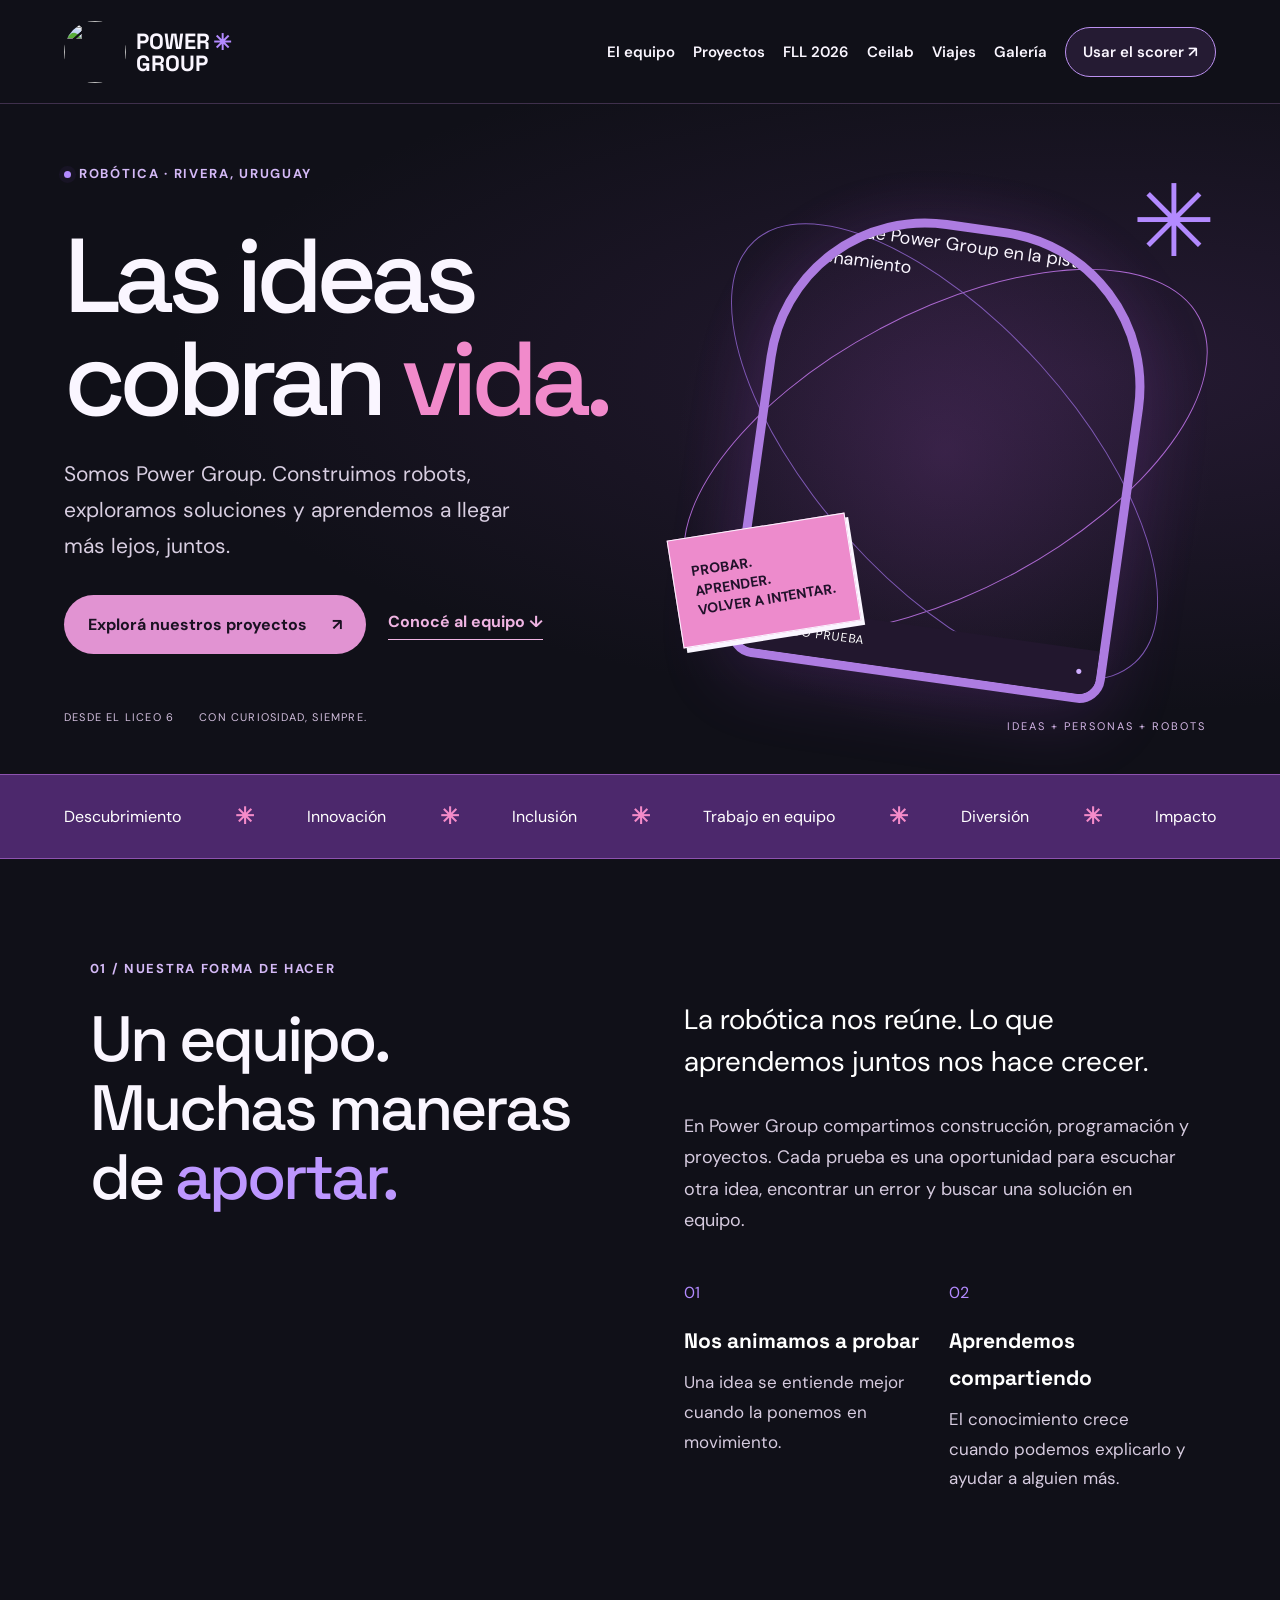
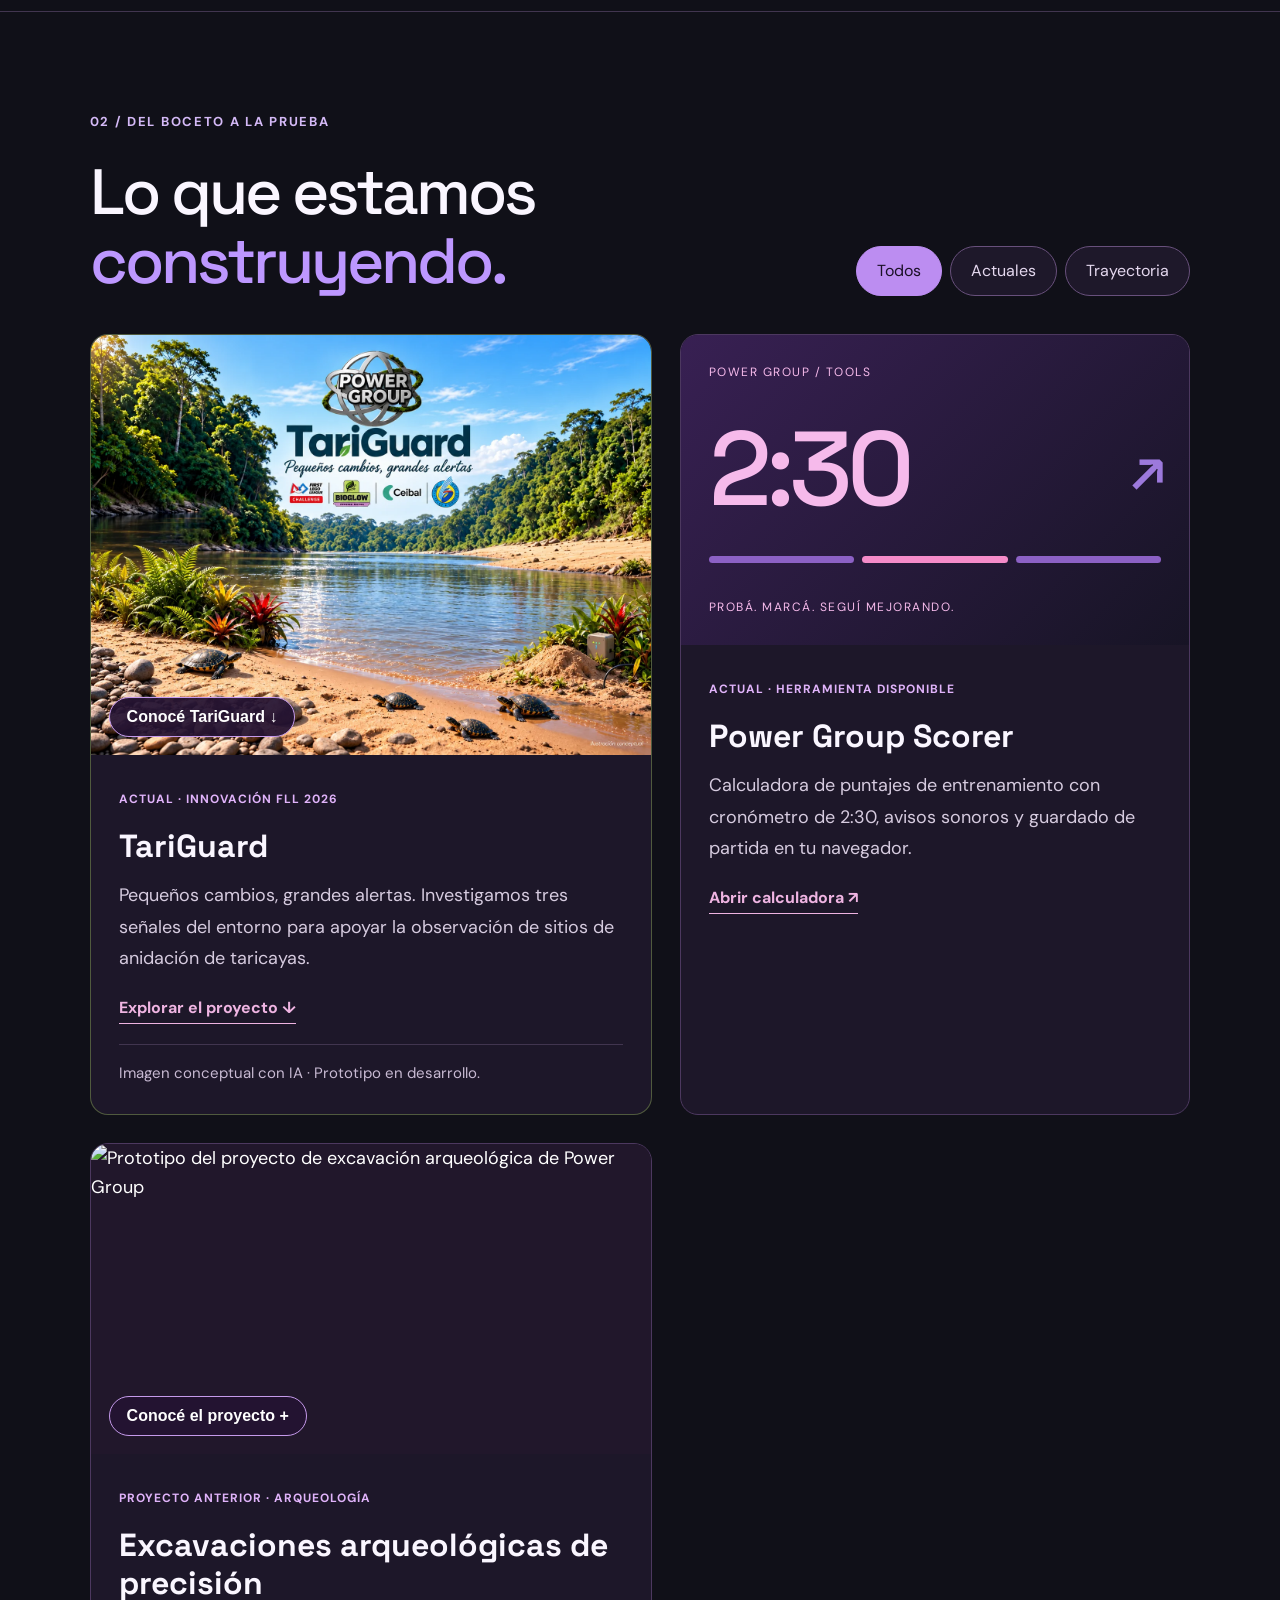
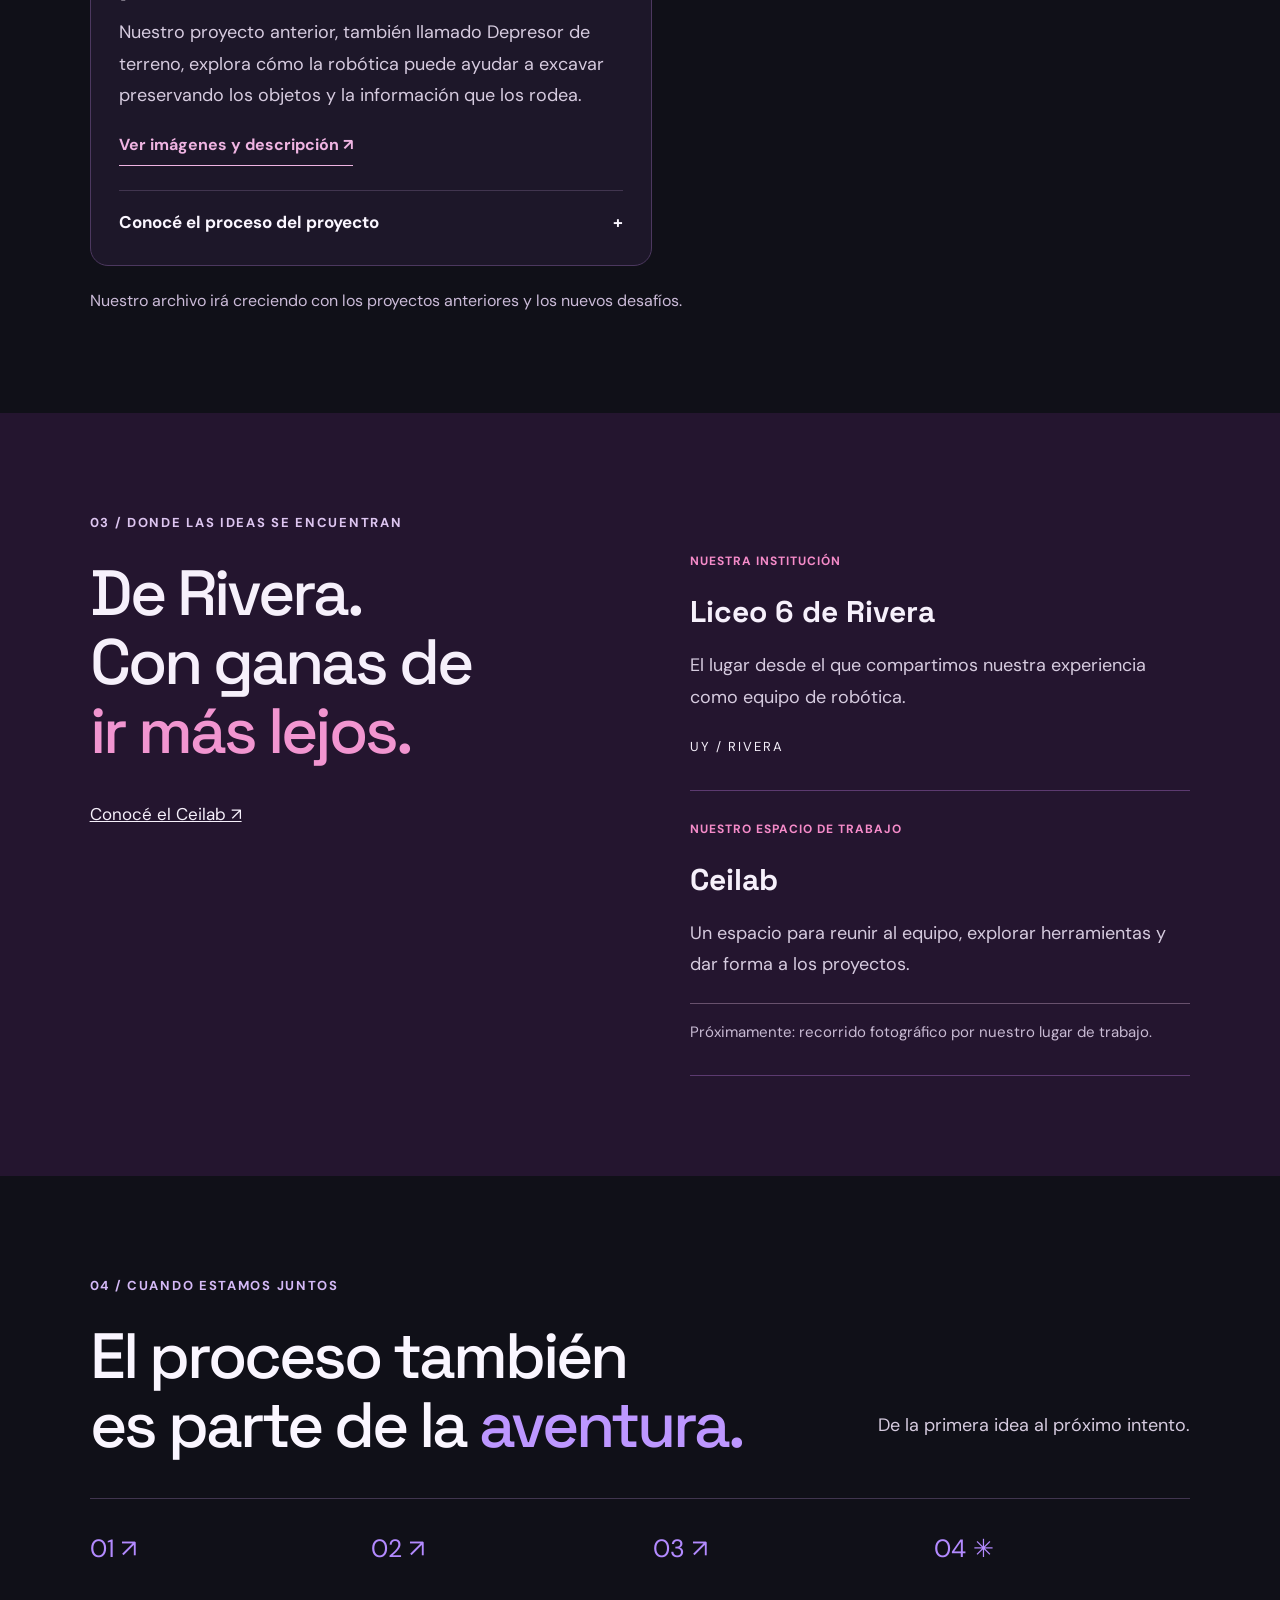
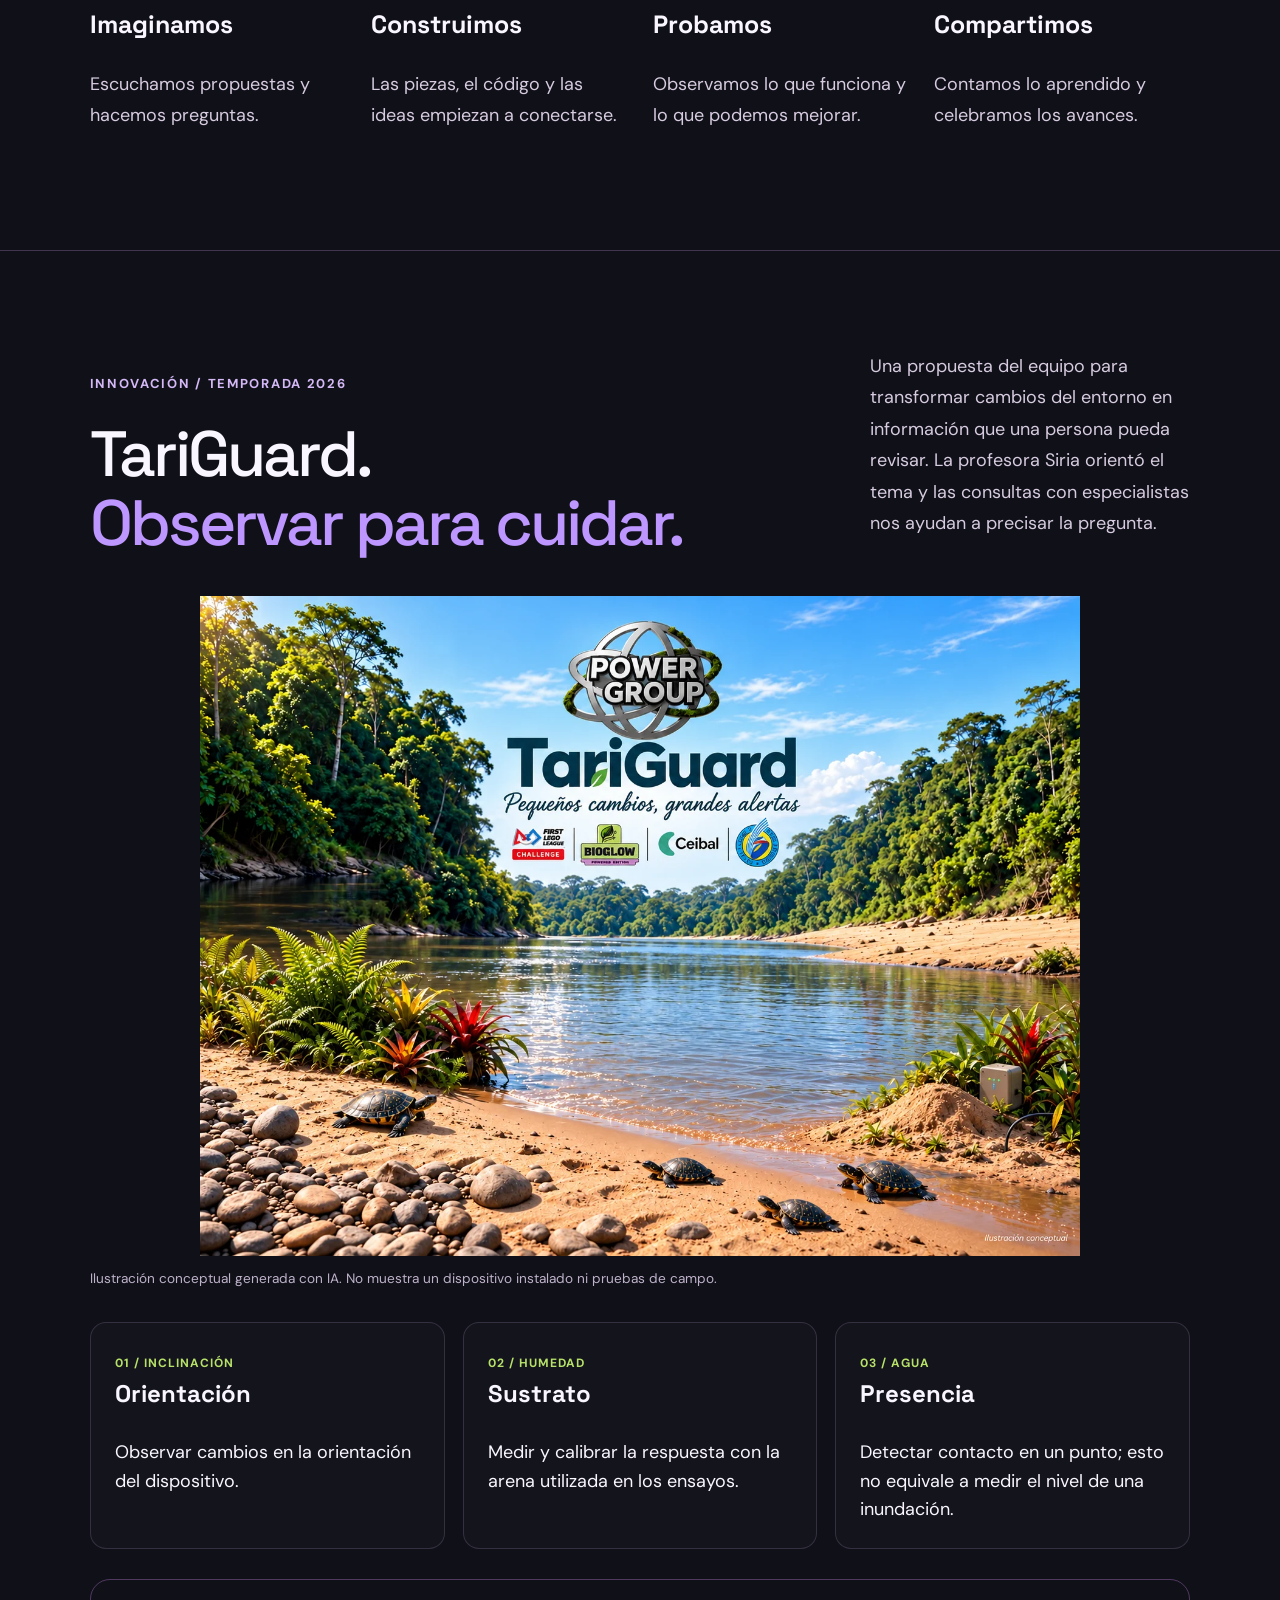
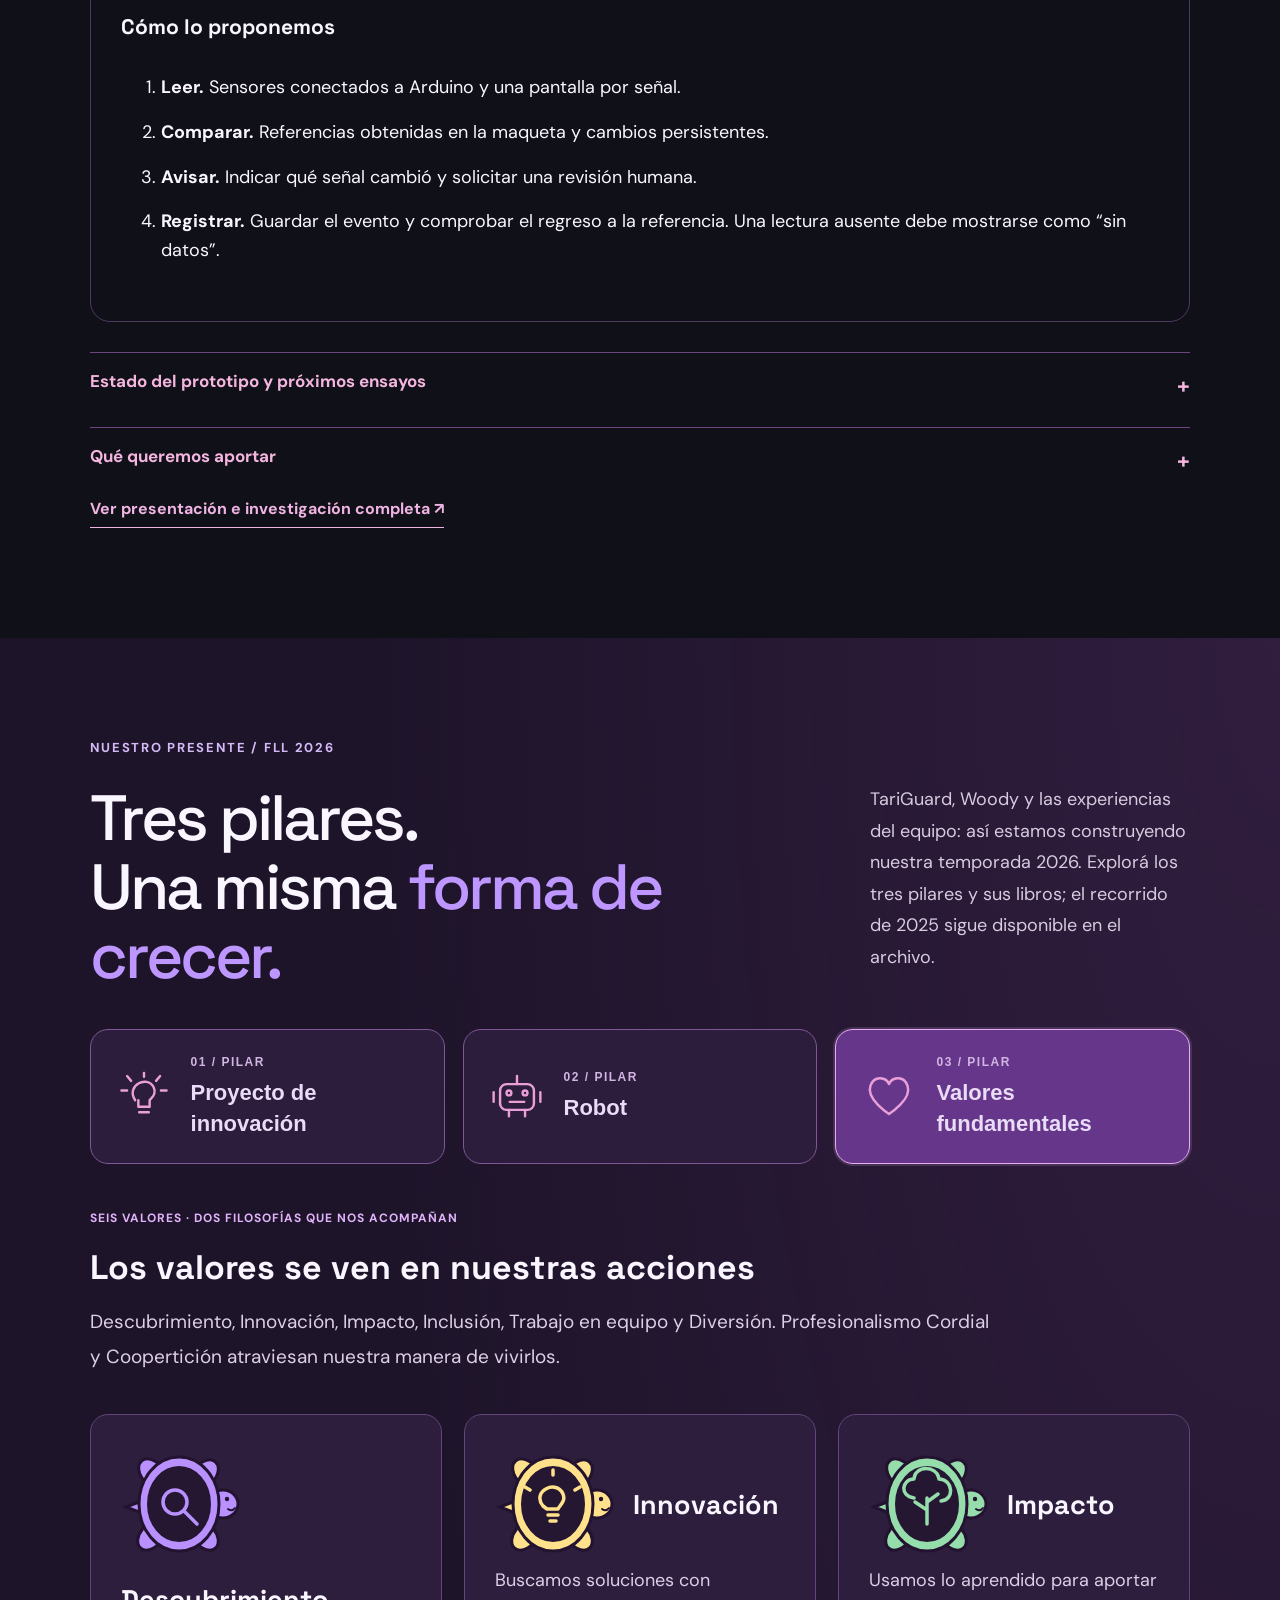
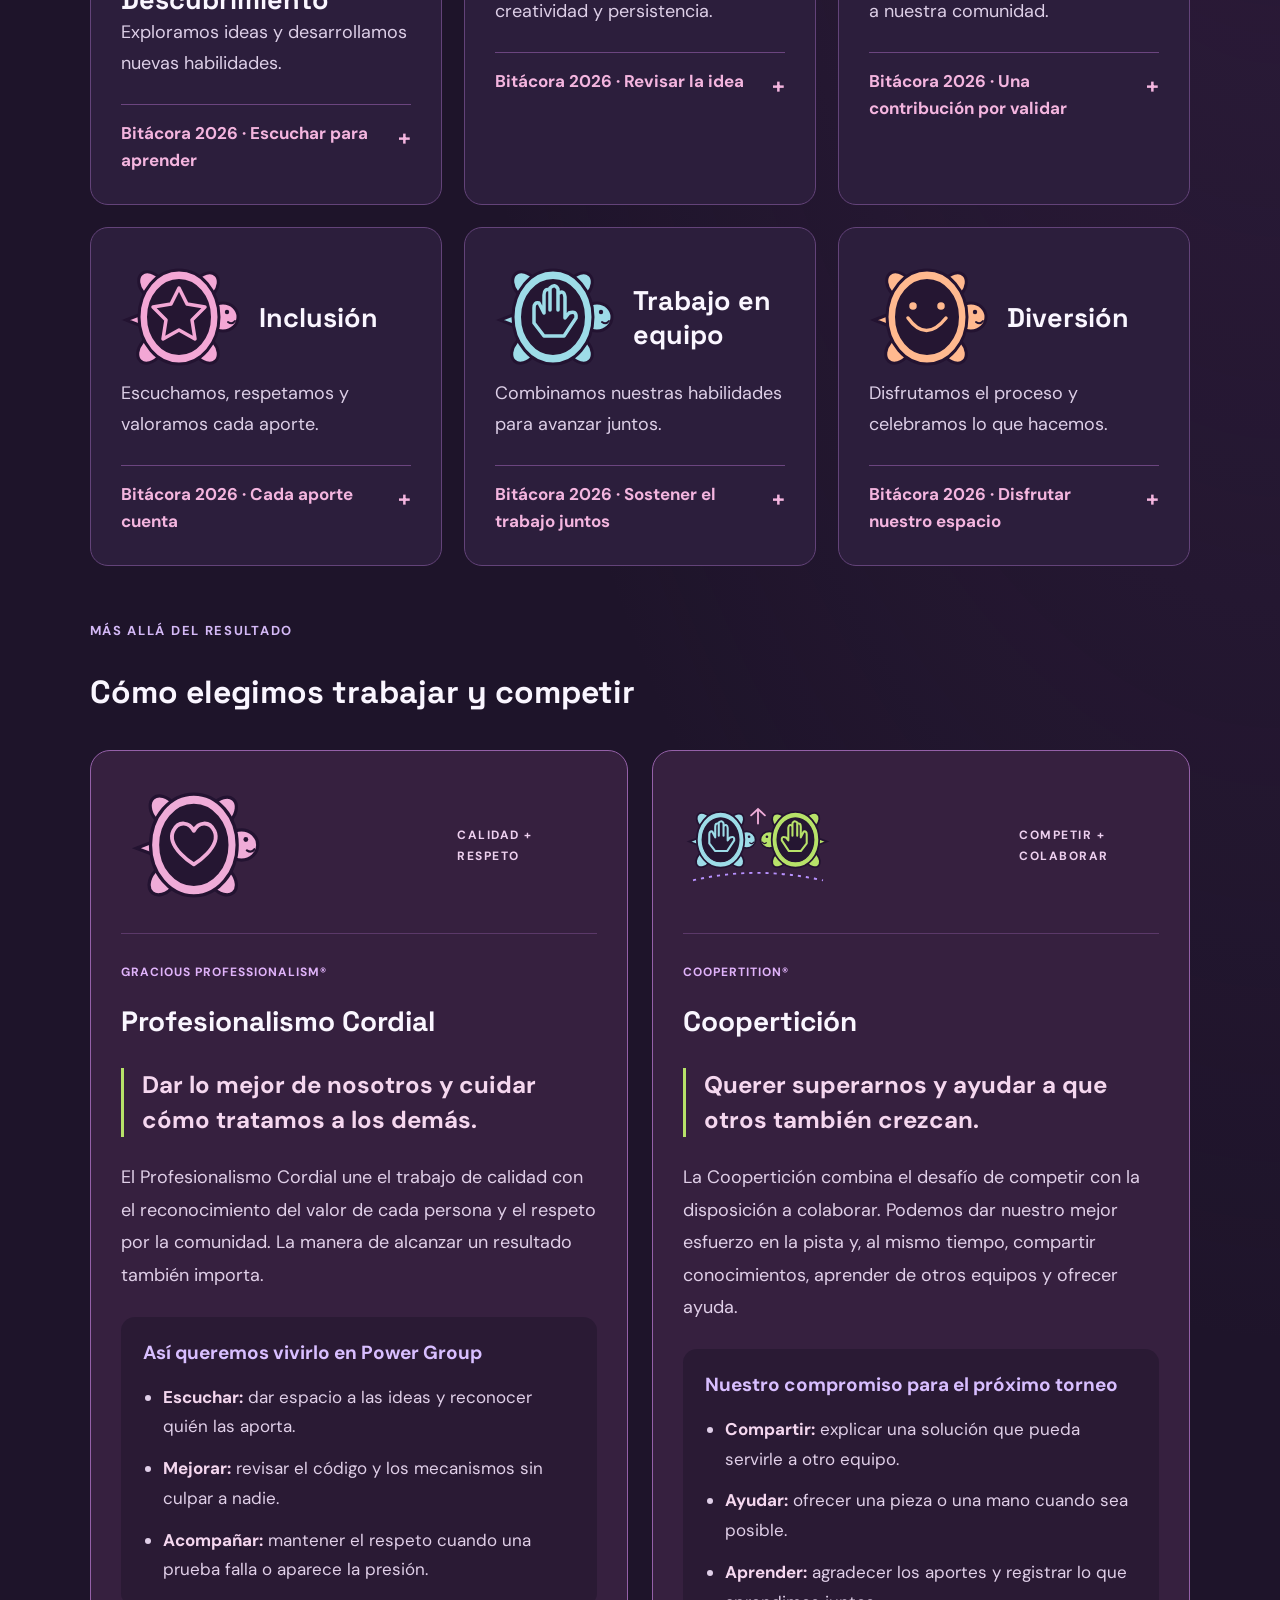
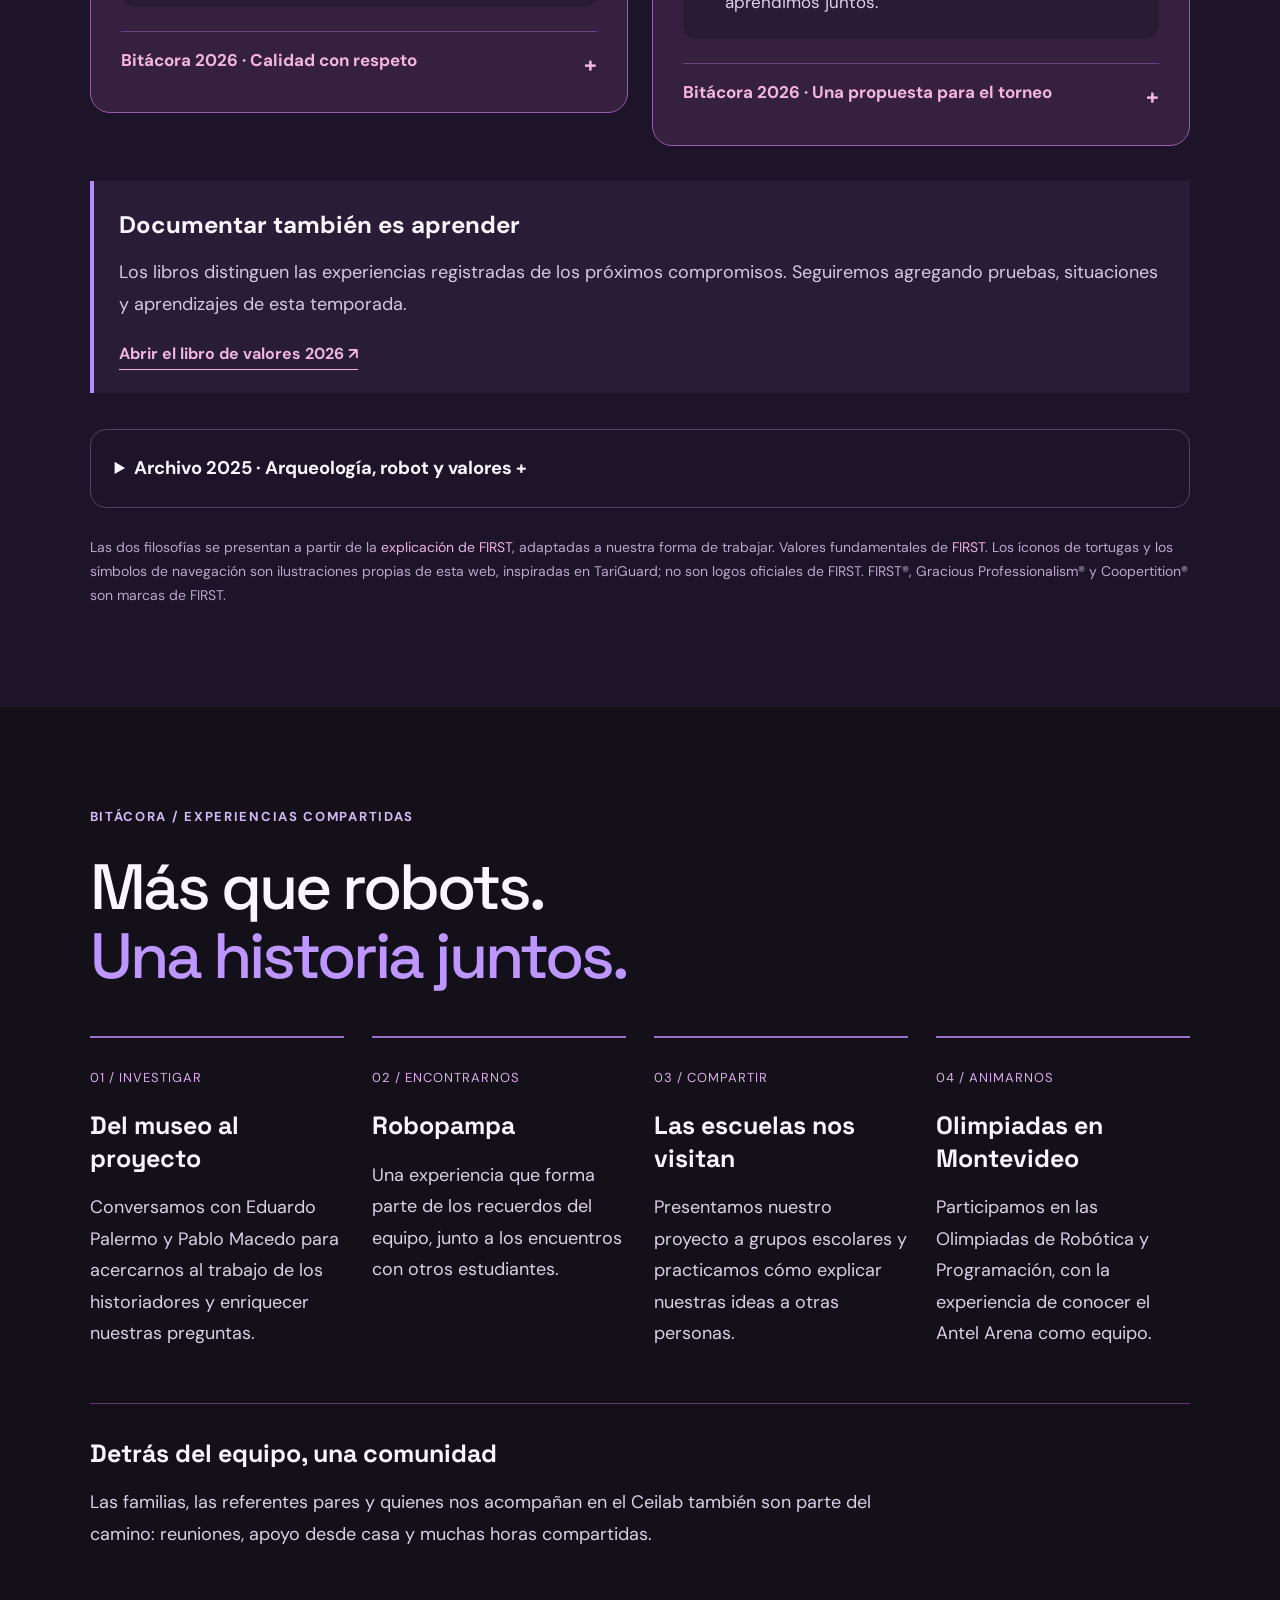
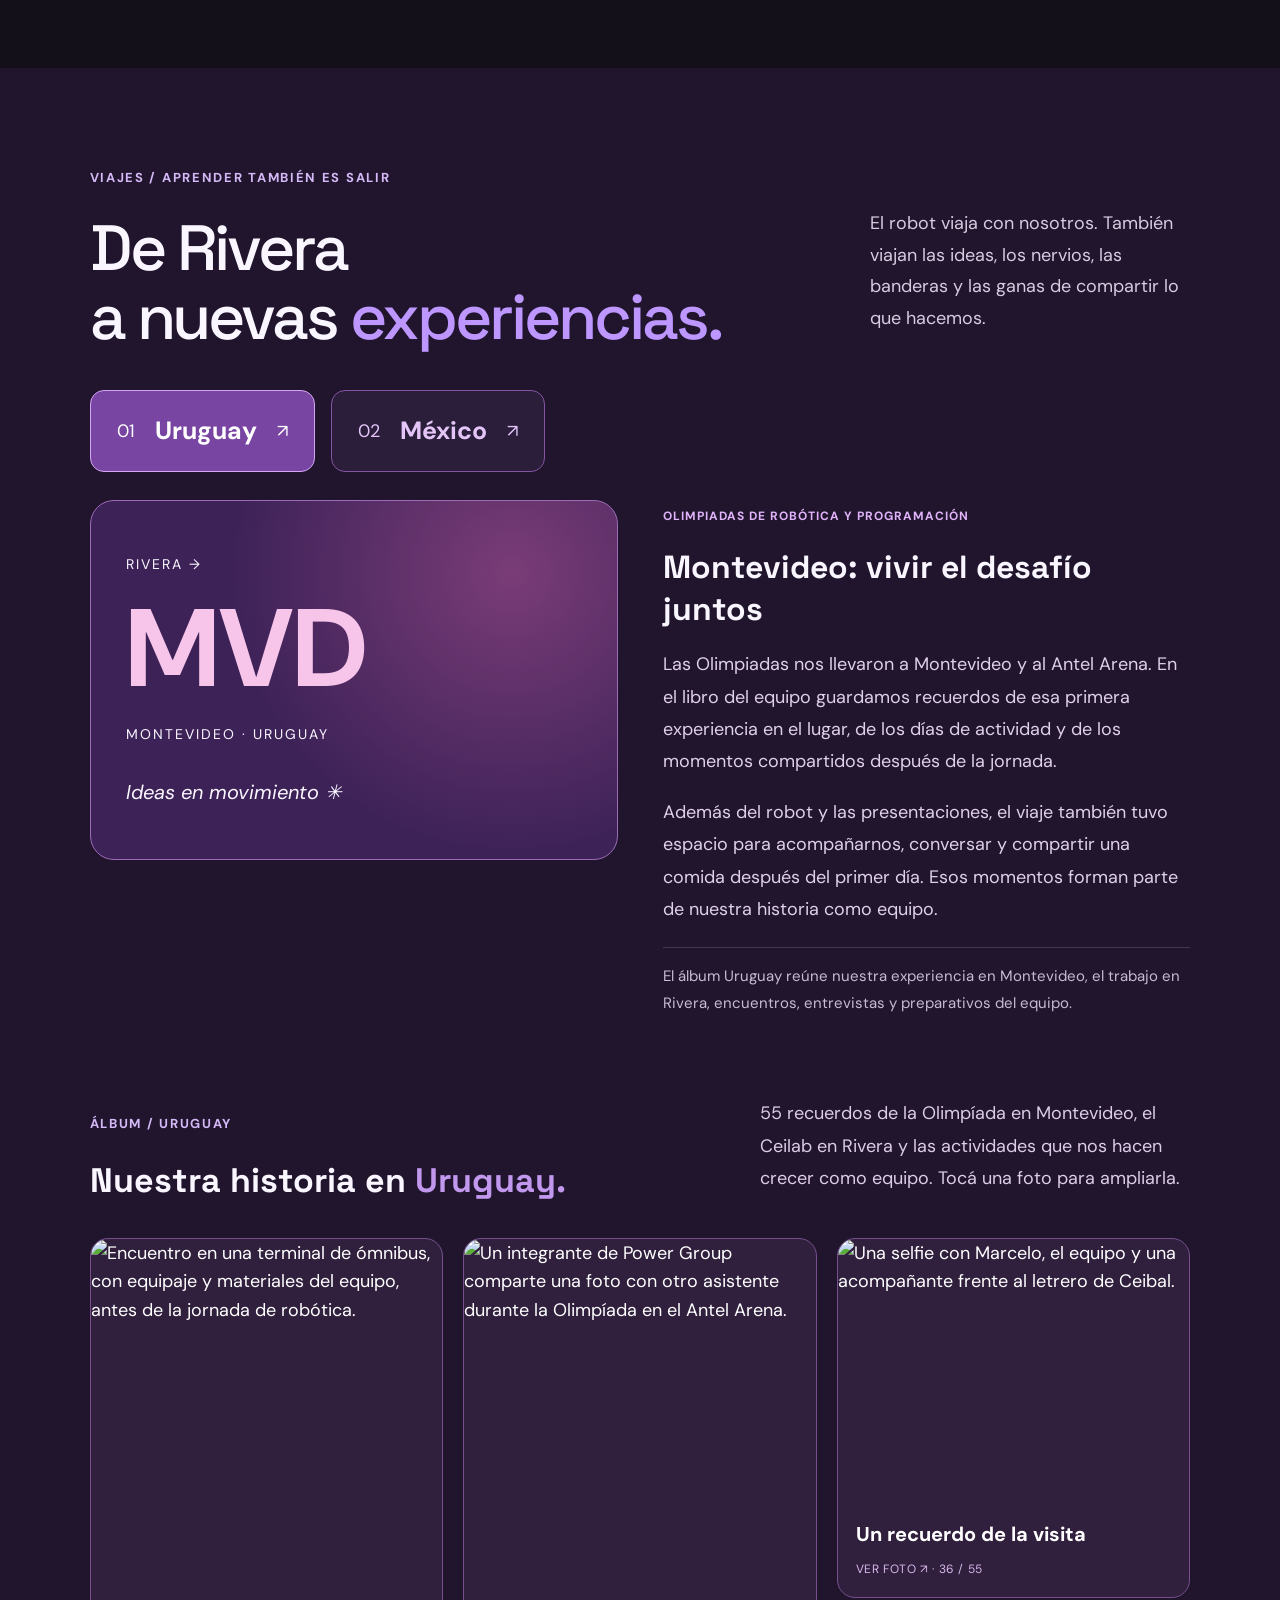
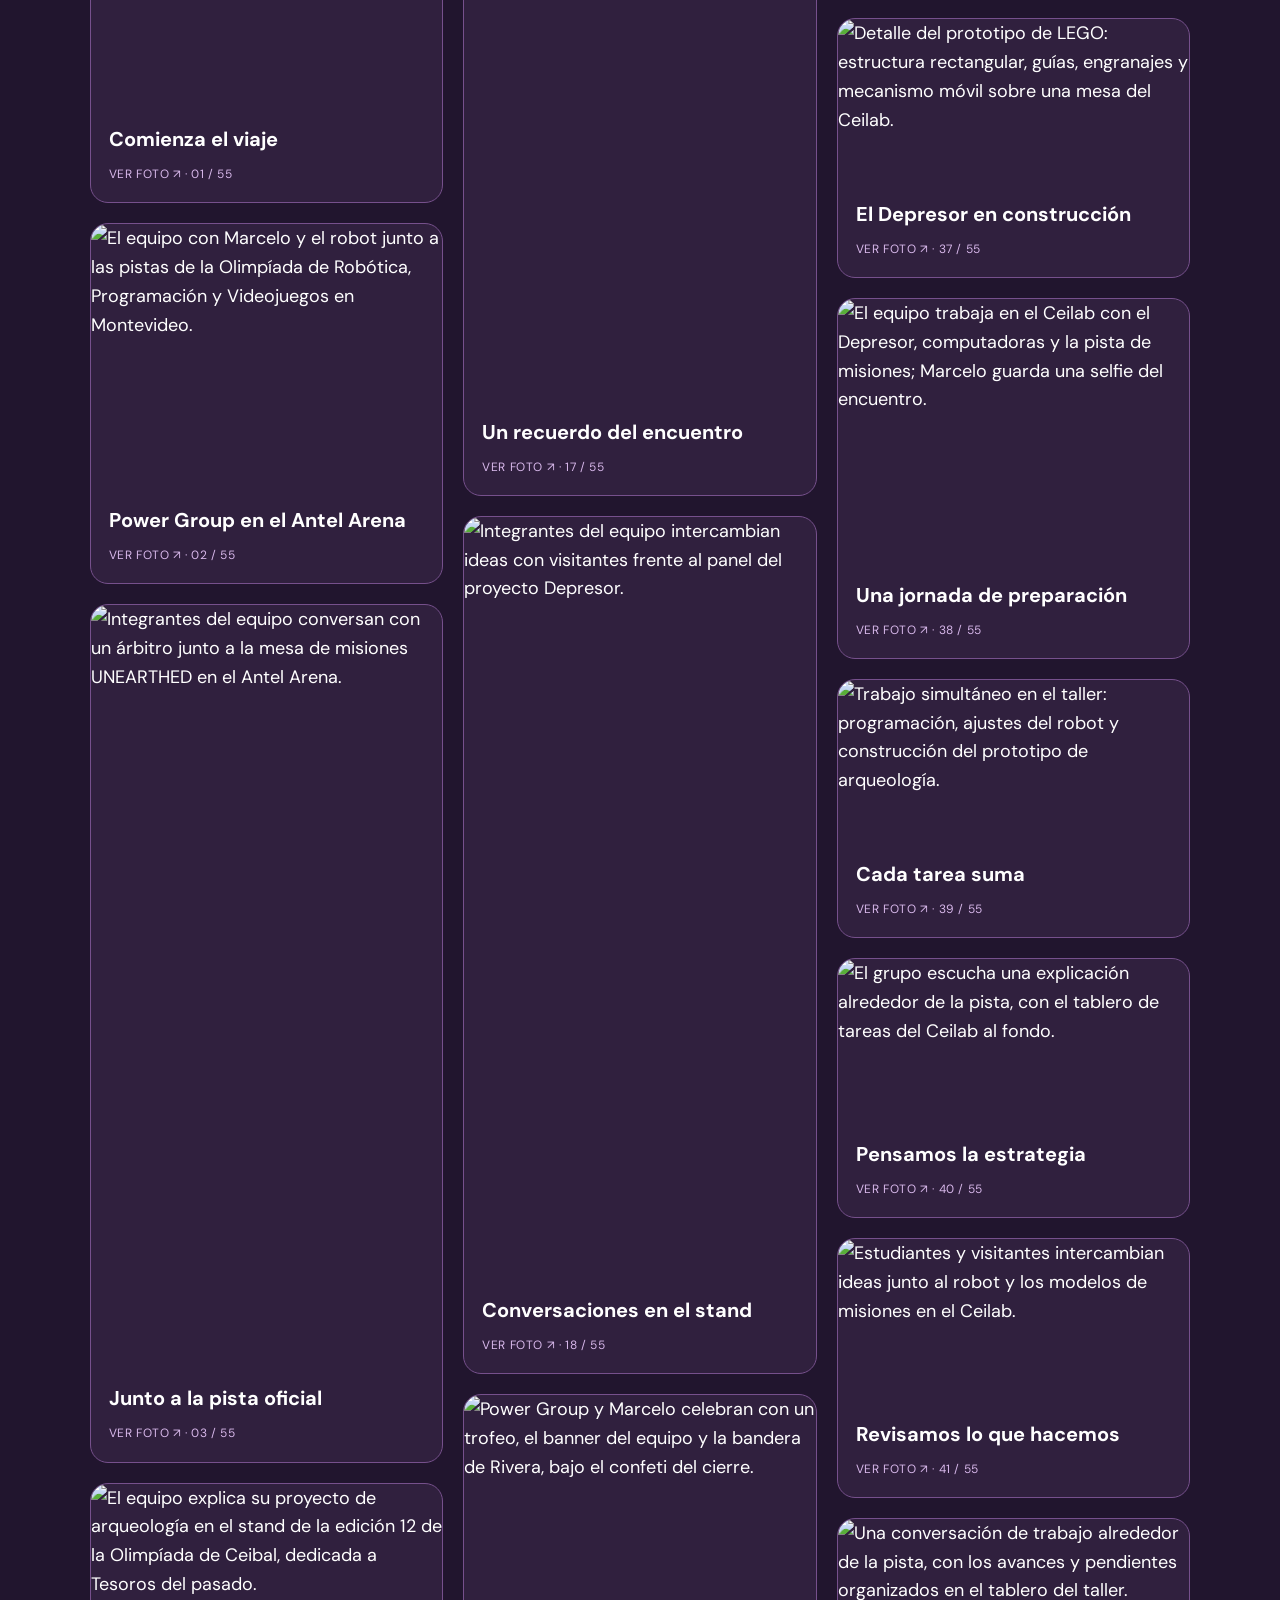
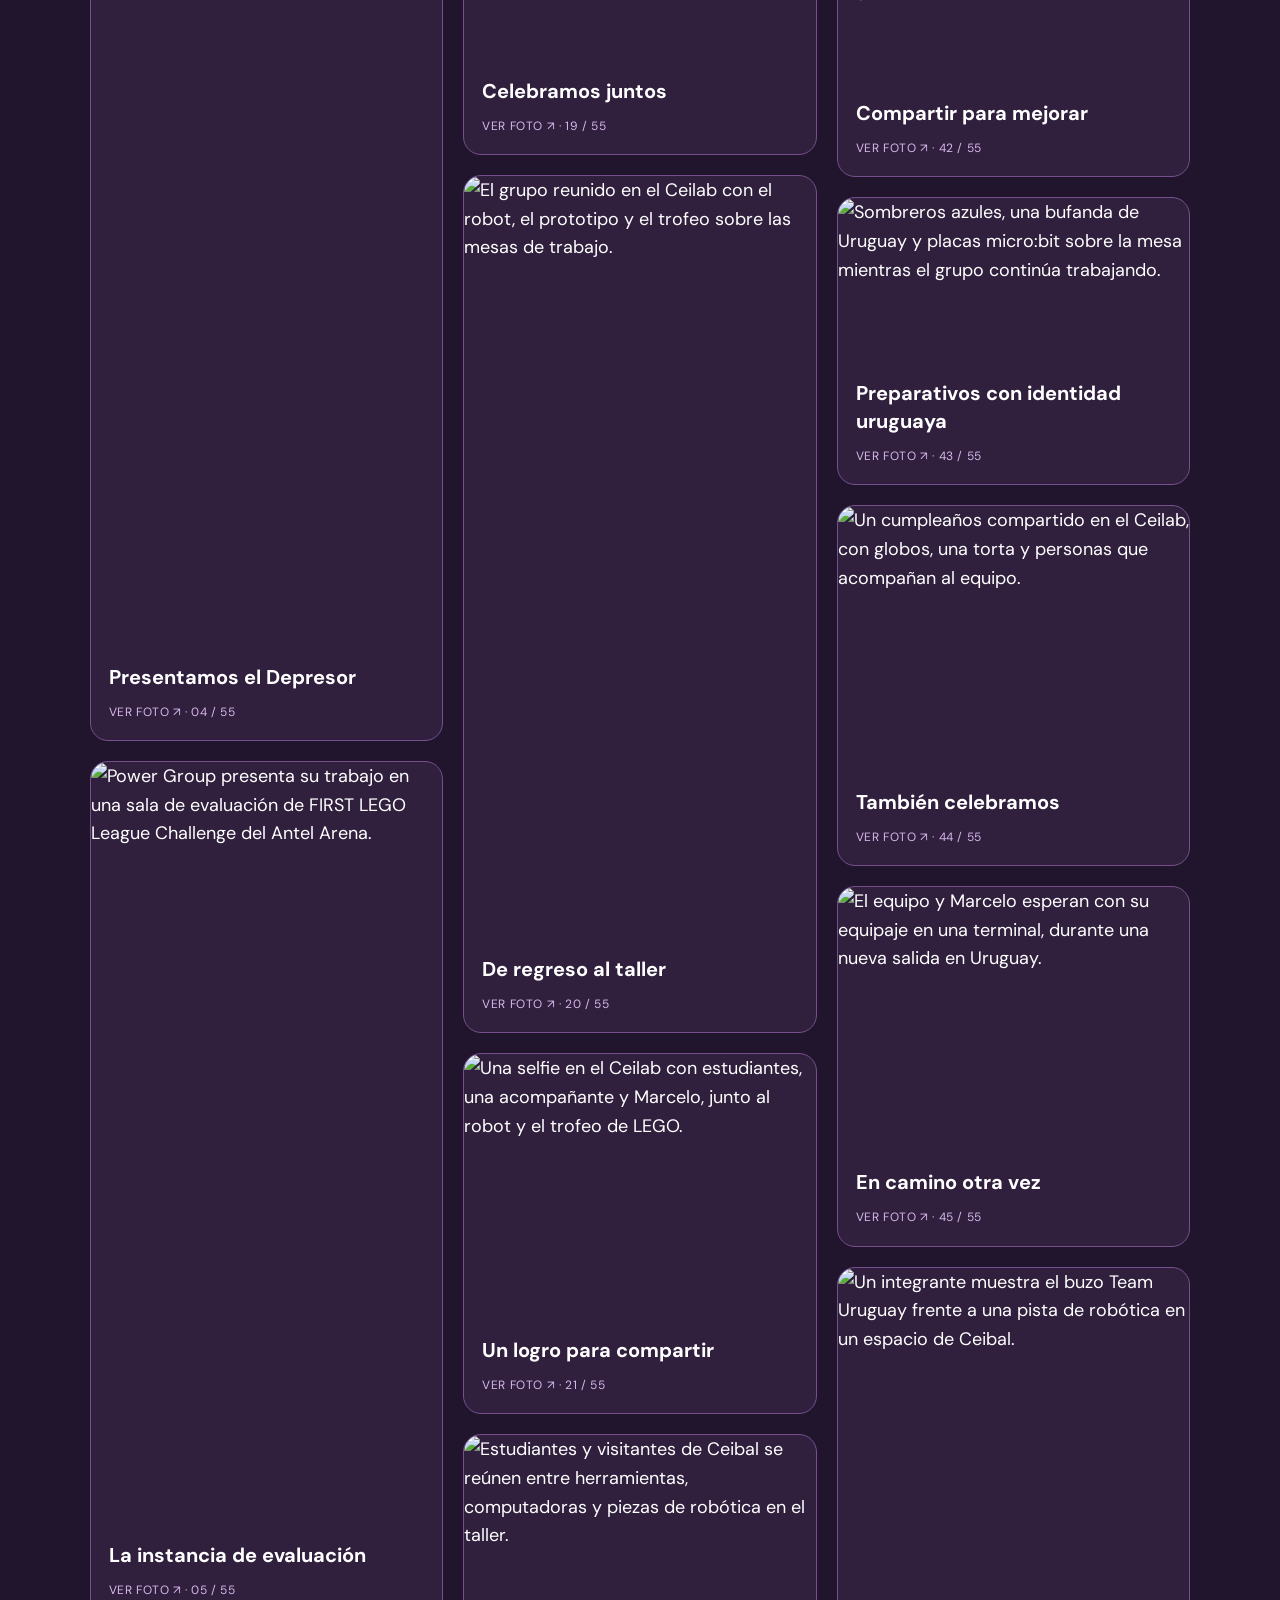
==== commit 562c0309: "Pule Profesionalismo Cordial y Cooperticion con ilustraciones y acciones" ====
--- a/index.html
+++ b/index.html
@@ -1,5 +1,5 @@
 <!doctype html>
-<html lang="es"><head><meta charset="utf-8"><meta name="viewport" content="width=device-width,initial-scale=1"><meta name="theme-color" content="#21172b"><meta name="description" content="Power Group, equipo de robótica del Liceo 6 de Rivera, Uruguay. Conocé nuestros proyectos, herramientas y nuestra forma de aprender juntos."><title>Power Group — Ideas que se ponen en movimiento</title><link rel="icon" href="assets/logo.jpg"><link rel="stylesheet" href="style.css?v=20261030-tortugas"></head>
+<html lang="es"><head><meta charset="utf-8"><meta name="viewport" content="width=device-width,initial-scale=1"><meta name="theme-color" content="#21172b"><meta name="description" content="Power Group, equipo de robótica del Liceo 6 de Rivera, Uruguay. Conocé nuestros proyectos, herramientas y nuestra forma de aprender juntos."><title>Power Group — Ideas que se ponen en movimiento</title><link rel="icon" href="assets/logo.jpg"><link rel="stylesheet" href="style.css?v=20261030-filosofias"></head>
 <body>
 <a class="skip" href="#contenido">Saltar al contenido</a>
 <header class="nav"><a href="#" class="brand" aria-label="Power Group, inicio"><img src="assets/logo.jpg" alt=""><span>POWER<br>GROUP<span class="brand-dot">✳</span></span></a><button id="menu" aria-expanded="false" aria-controls="navlinks">Menú <span>☰</span></button><nav id="navlinks" aria-label="Principal"><a href="#nosotros">El equipo</a><a href="#proyectos">Proyectos</a><a href="#fll">FLL 2026</a><a href="#ceilab">Ceilab</a><a href="#viajes">Viajes</a><a href="#galeria">Galería</a><a class="nav-tool" href="https://powergroup-robotica.github.io/powergroup-scorer/">Usar el scorer ↗</a></nav></header>
@@ -10,7 +10,7 @@
 <section class="section projects" id="proyectos"><div class="section-title"><div><p class="eyebrow">02 / DEL BOCETO A LA PRUEBA</p><h2>Lo que estamos<br><em>construyendo.</em></h2></div><div class="filters" aria-label="Filtrar proyectos"><button class="active" data-project="all" aria-pressed="true">Todos</button><button data-project="actual" aria-pressed="false">Actuales</button><button data-project="archivo" aria-pressed="false">Trayectoria</button></div></div><div class="project-grid"><article class="project tariguard-card" data-kind="actual"><a class="project-photo-button" href="#tariguard" aria-label="Conocer el proyecto TariGuard"><img class="project-image" src="assets/tariguard-concepto.webp" alt="Ilustración conceptual de TariGuard junto a un río amazónico, generada con IA" loading="lazy"><span>Conocé TariGuard ↓</span></a><div class="project-info"><span class="tag">ACTUAL · INNOVACIÓN FLL 2026</span><h3>TariGuard</h3><p>Pequeños cambios, grandes alertas. Investigamos tres señales del entorno para apoyar la observación de sitios de anidación de taricayas.</p><a class="text-link" href="#tariguard">Explorar el proyecto ↓</a><p class="editor-note">Imagen conceptual con IA · Prototipo en desarrollo.</p></div></article><article class="project featured" data-kind="actual"><div class="scorer-visual"><span class="mini-brand">POWER GROUP / TOOLS</span><span class="digital">2:30<span>↗</span></span><div class="score-bars"><i></i><i></i><i></i></div><span>PROBÁ. MARCÁ. SEGUÍ MEJORANDO.</span></div><div class="project-info"><span class="tag">ACTUAL · HERRAMIENTA DISPONIBLE</span><h3>Power Group Scorer</h3><p>Calculadora de puntajes de entrenamiento con cronómetro de 2:30, avisos sonoros y guardado de partida en tu navegador.</p><a class="text-link" href="https://powergroup-robotica.github.io/powergroup-scorer/">Abrir calculadora ↗</a></div></article><article class="project" data-kind="archivo"><button class="project-photo-button" data-open-project aria-haspopup="dialog" aria-controls="project-dialog" aria-label="Ver imágenes y descripción del depresor"><img class="project-image" loading="lazy" src="assets/excavadora-prototipo.jpg" alt="Prototipo del proyecto de excavación arqueológica de Power Group"><span>Conocé el proyecto +</span></button><div class="project-info"><span class="tag">PROYECTO ANTERIOR · ARQUEOLOGÍA</span><h3>Excavaciones arqueológicas de precisión</h3><p>Nuestro proyecto anterior, también llamado Depresor de terreno, explora cómo la robótica puede ayudar a excavar preservando los objetos y la información que los rodea.</p><button class="text-link project-open" data-open-project aria-haspopup="dialog" aria-controls="project-dialog">Ver imágenes y descripción ↗</button><details class="project-details"><summary>Conocé el proceso del proyecto <span>+</span></summary><h4>Robótica al servicio del patrimonio</h4><p>Investigamos cómo una excavación controlada y un registro de ubicación y profundidad pueden ayudar a conservar el contexto de los hallazgos.</p><p>El panel del proyecto reúne las imágenes del prototipo, las etapas de funcionamiento propuestas y la metodología prevista para evaluarlo.</p></details></div></article></div><p class="section-note">Nuestro archivo irá creciendo con los proyectos anteriores y los nuevos desafíos.</p></section>
 <section class="section place" id="ceilab"><div class="place-heading"><p class="eyebrow">03 / DONDE LAS IDEAS SE ENCUENTRAN</p><h2>De Rivera.<br>Con ganas de<br><em>ir más lejos.</em></h2><div class="place-links"><a href="https://www.instagram.com/ceilabliceo6rivera/" target="_blank" rel="noopener noreferrer">Conocé el Ceilab ↗</a></div></div><div class="place-panels"><article><span class="tag">NUESTRA INSTITUCIÓN</span><h3>Liceo 6 de Rivera</h3><p>El lugar desde el que compartimos nuestra experiencia como equipo de robótica.</p><span class="place-mark">UY / RIVERA</span></article><article><span class="tag">NUESTRO ESPACIO DE TRABAJO</span><h3>Ceilab</h3><p>Un espacio para reunir al equipo, explorar herramientas y dar forma a los proyectos.</p><p class="editor-note">Próximamente: recorrido fotográfico por nuestro lugar de trabajo.</p></article></div></section>
 <section class="section together" id="juntos"><p class="eyebrow">04 / CUANDO ESTAMOS JUNTOS</p><div class="section-title"><h2>El proceso también<br>es parte de la <em>aventura.</em></h2><p>De la primera idea al próximo intento.</p></div><div class="process"><article><span>01 ↗</span><h3>Imaginamos</h3><p>Escuchamos propuestas y hacemos preguntas.</p></article><article><span>02 ↗</span><h3>Construimos</h3><p>Las piezas, el código y las ideas empiezan a conectarse.</p></article><article><span>03 ↗</span><h3>Probamos</h3><p>Observamos lo que funciona y lo que podemos mejorar.</p></article><article><span>04 ✳</span><h3>Compartimos</h3><p>Contamos lo aprendido y celebramos los avances.</p></article></div></section>
-<section class="section tariguard-section" id="tariguard"><div class="section-title"><div><p class="eyebrow">INNOVACIÓN / TEMPORADA 2026</p><h2>TariGuard.<br><em>Observar para cuidar.</em></h2></div><p>Una propuesta del equipo para transformar cambios del entorno en información que una persona pueda revisar. La profesora Siria orientó el tema y las consultas con especialistas nos ayudan a precisar la pregunta.</p></div><figure class="tariguard-cover"><img src="assets/tariguard-concepto.webp" alt="Identidad visual conceptual de TariGuard, con tortugas y un río amazónico" loading="lazy" width="1448" height="1086"><figcaption>Ilustración conceptual generada con IA. No muestra un dispositivo instalado ni pruebas de campo.</figcaption></figure><div class="current-facts signal-grid"><article><span class="tag">01 / INCLINACIÓN</span><h3>Orientación</h3><p>Observar cambios en la orientación del dispositivo.</p></article><article><span class="tag">02 / HUMEDAD</span><h3>Sustrato</h3><p>Medir y calibrar la respuesta con la arena utilizada en los ensayos.</p></article><article><span class="tag">03 / AGUA</span><h3>Presencia</h3><p>Detectar contacto en un punto; esto no equivale a medir el nivel de una inundación.</p></article></div><div class="tariguard-process"><h3>Cómo lo proponemos</h3><ol><li><strong>Leer.</strong> Sensores conectados a Arduino y una pantalla por señal.</li><li><strong>Comparar.</strong> Referencias obtenidas en la maqueta y cambios persistentes.</li><li><strong>Avisar.</strong> Indicar qué señal cambió y solicitar una revisión humana.</li><li><strong>Registrar.</strong> Guardar el evento y comprobar el regreso a la referencia. Una lectura ausente debe mostrarse como “sin datos”.</li></ol></div><details class="season-record"><summary>Estado del prototipo y próximos ensayos <span>+</span></summary><p>Tenemos una maqueta con arena y trabajo exploratorio con micro:bit. La decisión actual es migrar a Arduino Uno R3, con multiplexor TCA9548A y tres pantallas OLED. Estos componentes forman parte de la arquitectura propuesta; la integración todavía debe verificarse.</p><p>El plan propone modificar una variable por vez y repetir diez ensayos por escenario. Registraremos lecturas, tiempo de respuesta, avisos correctos, eventos omitidos y falsas alarmas. El radio se evaluará después de comprobar la lectura local.</p><p>Los ensayos se plantean en arena, sin animales ni huevos. No contamos aún con resultados que demuestren eficacia en nidos reales.</p></details><details class="season-record"><summary>Qué queremos aportar <span>+</span></summary><p>Estudiamos antecedentes como TurtleSense, NEST y métodos de monitoreo de inundación. Nuestro aporte propuesto es adaptar tres señales al contexto de la taricaya con lectura local y módulos reemplazables.</p><p>La pertinencia, precisión, costo y mantenimiento deben medirse. Los antecedentes y sus límites están desarrollados en la presentación; todavía no afirmamos superioridad frente a esas soluciones.</p></details><a class="text-link" href="https://www.canva.com/design/DAHZVXwuhDQ/r-Wg2uYdMoXOPW84A0ZG5A/view" target="_blank" rel="noopener noreferrer">Ver presentación e investigación completa ↗</a></section><section class="section fll-hub" id="fll"><div class="section-title"><div><p class="eyebrow">NUESTRO PRESENTE / FLL 2026</p><h2>Tres pilares.<br>Una misma <em>forma de crecer.</em></h2></div><p>TariGuard, Woody y las experiencias del equipo: así estamos construyendo nuestra temporada 2026. Explorá los tres pilares y sus libros; el recorrido de 2025 sigue disponible en el archivo.</p></div><div class="fll-tabs" role="group" aria-label="Explorar los tres pilares de FLL"><button data-pillar="innovation" class="" aria-pressed="false" aria-controls="pillar-innovation"><svg viewBox="0 0 72 72" aria-hidden="true" fill="none" stroke="currentColor" stroke-width="3" stroke-linecap="round" stroke-linejoin="round"><path d="M25 40c-12-18 15-32 23-16 4 8-2 13-5 16v8H29v-8M30 55h12M36 6v5M8 28h7M57 28h7M15 10l5 6M56 10l-5 6"/></svg><span><small>01 / PILAR</small>Proyecto de innovación</span></button><button data-pillar="robot" class="" aria-pressed="false" aria-controls="pillar-robot"><svg viewBox="0 0 72 72" aria-hidden="true" fill="none" stroke="currentColor" stroke-width="3" stroke-linecap="round" stroke-linejoin="round"><rect x="15" y="20" width="42" height="32" rx="8"/><path d="M36 10v10M7 30v12M65 30v12M26 60v-8M46 60v-8M27 42h18"/><circle cx="26" cy="31" r="3"/><circle cx="46" cy="31" r="3"/></svg><span><small>02 / PILAR</small>Robot</span></button><button data-pillar="values" class="active" aria-pressed="true" aria-controls="pillar-values"><svg viewBox="0 0 72 72" aria-hidden="true" fill="none" stroke="currentColor" stroke-width="3" stroke-linecap="round" stroke-linejoin="round"><path d="M36 57S7 39 13 22c5-14 20-10 23-2 3-8 18-12 23 2 6 17-23 35-23 35Z"/></svg><span><small>03 / PILAR</small>Valores fundamentales</span></button></div><div class="pillar-panel" id="pillar-innovation" hidden><span class="tag">2026 · PROYECTO EN DESARROLLO</span><h3>TariGuard: guardianes de la taricaya</h3><p>Investigamos cómo registrar inclinación, humedad del sustrato y presencia de agua para apoyar la observación de un sitio de anidación. Nuestra propuesta combina sensores, Arduino y lectura local: un aviso debe indicar qué cambió para que una persona pueda revisarlo.</p><div class="current-facts"><article><strong>Exploramos</strong><p>Una maqueta con arena y primeras experiencias con micro:bit.</p></article><article><strong>Diseñamos</strong><p>La migración a Arduino y una pantalla por señal.</p></article><article><strong>Vamos a comprobar</strong><p>Calibración, integración y avisos; después, la comunicación por radio.</p></article></div><p class="season-status">Estado: prototipo en desarrollo. Las pruebas en maqueta y la utilidad en nidos reales aún deben validarse.</p><a class="text-link" href="https://www.canva.com/design/DAHZVXwuhDQ/r-Wg2uYdMoXOPW84A0ZG5A/view" target="_blank" rel="noopener noreferrer">Leer la presentación del proyecto ↗</a> <a class="text-link" href="#tariguard">Conocer TariGuard ↓</a></div><div class="pillar-panel" id="pillar-robot" hidden><span class="tag">2026 · DISEÑO Y PROGRAMACIÓN</span><h3>Woody: construir, programar y aprender</h3><p>El libro actual presenta a Woody con dos motores pequeños, uno grande, dos sensores de color y giroscopio. Documentamos sus accesorios, el cubo de colores y la regleta, junto a la estrategia para las misiones.</p><div class="current-facts"><article><strong>Pybricks + giroscopio</strong><p>Control de recorridos mediante código y orientación.</p></article><article><strong>Selector de rutinas</strong><p>Separa los programas de cada misión.</p></article><article><strong>Próximas pruebas</strong><p>Cambiar una variable, repetir y registrar para comparar la precisión.</p></article></div><p>Revisamos el código con respeto: un error es una oportunidad para aprender. El registro de pruebas repetidas es el siguiente paso.</p><a class="text-link" href="https://www.canva.com/design/DAHRQFdQORE/uKQRU7DJADz9FDP8V1ydUg/view" target="_blank" rel="noopener noreferrer">Abrir el libro del robot 2026 ↗</a> <a class="text-link" href="#robot">Ver evolución del robot ↓</a></div><div class="pillar-panel" id="pillar-values"><div id="valores"><span class="tag">SEIS VALORES · DOS FILOSOFÍAS QUE NOS ACOMPAÑAN</span><h3>Los valores se ven en nuestras acciones</h3><p>Descubrimiento, Innovación, Impacto, Inclusión, Trabajo en equipo y Diversión. Profesionalismo Cordial y Coopertición atraviesan nuestra manera de vivirlos.</p><div class="values-grid"><article class="core-value-card"><div class="core-value-top"><span class="official-icon turtle-value"><img src="assets/fll/turtle-discovery.svg" alt="Tortuga de Descubrimiento" width="120" height="120" loading="lazy"></span><h3>Descubrimiento</h3></div><p>Exploramos ideas y desarrollamos nuevas habilidades.</p><details class="season-record"><summary>Bitácora 2026 · Escuchar para aprender <span>+</span></summary><p>Las conversaciones con la profesora de Biología Siria Fros y el biólogo Rodrigo Vargas forman parte del libro. Preguntar a especialistas nos ayuda a reconocer lo que todavía debemos investigar.</p><a class="text-link" href="https://www.canva.com/design/DAHRQCQcG0g/AywuW_RBeEPj7Z6btu6SWQ/view" target="_blank" rel="noopener noreferrer">Ver el libro de valores 2026 ↗</a></details></article><article class="core-value-card"><div class="core-value-top"><span class="official-icon turtle-value"><img src="assets/fll/turtle-innovation.svg" alt="Tortuga de Innovación" width="120" height="120" loading="lazy"></span><h3>Innovación</h3></div><p>Buscamos soluciones con creatividad y persistencia.</p><details class="season-record"><summary>Bitácora 2026 · Revisar la idea <span>+</span></summary><p>La exploración de TariGuard llevó a revisar la plataforma: del trabajo inicial con micro:bit a una propuesta con Arduino y tres señales. La integración y calibración siguen pendientes.</p><a class="text-link" href="https://www.canva.com/design/DAHRQCQcG0g/AywuW_RBeEPj7Z6btu6SWQ/view" target="_blank" rel="noopener noreferrer">Ver el libro de valores 2026 ↗</a></details></article><article class="core-value-card"><div class="core-value-top"><span class="official-icon turtle-value"><img src="assets/fll/turtle-impact.svg" alt="Tortuga de Impacto" width="120" height="120" loading="lazy"></span><h3>Impacto</h3></div><p>Usamos lo aprendido para aportar a nuestra comunidad.</p><details class="season-record"><summary>Bitácora 2026 · Una contribución por validar <span>+</span></summary><p>TariGuard busca aportar información útil a quienes observan los sitios de anidación. Todavía debemos consultar a usuarios y comprobar qué decisión puede apoyar cada aviso; no contamos con resultados de conservación.</p><a class="text-link" href="https://www.canva.com/design/DAHRQCQcG0g/AywuW_RBeEPj7Z6btu6SWQ/view" target="_blank" rel="noopener noreferrer">Ver el libro de valores 2026 ↗</a></details></article><article class="core-value-card"><div class="core-value-top"><span class="official-icon turtle-value"><img src="assets/fll/turtle-inclusion.svg" alt="Tortuga de Inclusión" width="120" height="120" loading="lazy"></span><h3>Inclusión</h3></div><p>Escuchamos, respetamos y valoramos cada aporte.</p><details class="season-record"><summary>Bitácora 2026 · Cada aporte cuenta <span>+</span></summary><p>El libro reúne las voces de Flor, Bru, Mari, Bruno y Fede, con sus intereses y distintas formas de aportar. Escuchar ideas y reconocer el trabajo de cada persona es nuestro compromiso.</p><a class="text-link" href="https://www.canva.com/design/DAHRQCQcG0g/AywuW_RBeEPj7Z6btu6SWQ/view" target="_blank" rel="noopener noreferrer">Ver el libro de valores 2026 ↗</a></details></article><article class="core-value-card"><div class="core-value-top"><span class="official-icon turtle-value"><img src="assets/fll/turtle-teamwork.svg" alt="Tortuga de Trabajo en equipo" width="120" height="120" loading="lazy"></span><h3>Trabajo en equipo</h3></div><p>Combinamos nuestras habilidades para avanzar juntos.</p><details class="season-record"><summary>Bitácora 2026 · Sostener el trabajo juntos <span>+</span></summary><p>El libro documenta encuentros durante las vacaciones. Organizamos investigación, construcción, programación y comunicación para avanzar como equipo.</p><a class="text-link" href="https://www.canva.com/design/DAHRQCQcG0g/AywuW_RBeEPj7Z6btu6SWQ/view" target="_blank" rel="noopener noreferrer">Ver el libro de valores 2026 ↗</a></details></article><article class="core-value-card"><div class="core-value-top"><span class="official-icon turtle-value"><img src="assets/fll/turtle-fun.svg" alt="Tortuga de Diversión" width="120" height="120" loading="lazy"></span><h3>Diversión</h3></div><p>Disfrutamos el proceso y celebramos lo que hacemos.</p><details class="season-record"><summary>Bitácora 2026 · Disfrutar nuestro espacio <span>+</span></summary><p>Las fotos de la decoración del Ceilab y los recuerdos compartidos muestran que también construimos un lugar para disfrutar, crear y seguir aprendiendo.</p><a class="text-link" href="https://www.canva.com/design/DAHRQCQcG0g/AywuW_RBeEPj7Z6btu6SWQ/view" target="_blank" rel="noopener noreferrer">Ver el libro de valores 2026 ↗</a></details></article></div><div class="philosophy-heading"><p class="eyebrow">MÁS ALLÁ DEL RESULTADO</p><h3>Cómo elegimos trabajar y competir</h3></div><div class="philosophy-grid"><article><span class="philosophy-mark" aria-hidden="true">GP</span><span class="tag">GRACIOUS PROFESSIONALISM®</span><h3>Profesionalismo Cordial</h3><p>Buscamos hacer un trabajo de calidad, reconocer el esfuerzo de los demás y tratarnos con respeto, incluso cuando algo no sale como esperábamos.</p><details class="season-record"><summary>Bitácora 2026 · Calidad con respeto <span>+</span></summary><p>Los libros de valores y robot proponen escuchar las ideas, reconocer aportes y revisar fallos sin culpar. Seguiremos registrando situaciones concretas, nuestras acciones y lo que aprendemos.</p><a class="text-link" href="https://www.canva.com/design/DAHRQCQcG0g/AywuW_RBeEPj7Z6btu6SWQ/view" target="_blank" rel="noopener noreferrer">Ver el libro de valores 2026 ↗</a></details></article><article><span class="philosophy-mark" aria-hidden="true">↔</span><span class="tag">COOPERTITION®</span><h3>Coopertición</h3><p>Competir también puede ser colaborar: compartimos conocimientos y ayudamos a otros equipos para que todos podamos aprender.</p><details class="season-record"><summary>Bitácora 2026 · Una propuesta para el torneo <span>+</span></summary><p>Queremos ayudar a otro equipo y compartir una solución o prestar una pieza. Es una propuesta para el torneo: registraremos a quién ayudamos, qué compartimos y qué aprendimos, cuando ocurra.</p><a class="text-link" href="https://www.canva.com/design/DAHRQCQcG0g/AywuW_RBeEPj7Z6btu6SWQ/view" target="_blank" rel="noopener noreferrer">Ver el libro de valores 2026 ↗</a></details></article></div><aside class="fll-archive"><h4>Documentar también es aprender</h4><p>Los libros distinguen las experiencias registradas de los próximos compromisos. Seguiremos agregando pruebas, situaciones y aprendizajes de esta temporada.</p><a class="text-link" href="https://www.canva.com/design/DAHRQCQcG0g/AywuW_RBeEPj7Z6btu6SWQ/view" target="_blank" rel="noopener noreferrer">Abrir el libro de valores 2026 ↗</a></aside></div></div><details class="fll-history"><summary>Archivo 2025 · Arqueología, robot y valores <span>+</span></summary><p>Conservamos las bitácoras y fotografías de la temporada anterior con sus fechas originales.</p><div class="history-records"><details class="season-record"><summary>Bitácora 2025 · Investigación y prototipo <span>+</span></summary><dl><dt>Qué hicimos</dt><dd>Partimos del desafío de conservar el contexto de los objetos arqueológicos y construimos una propuesta de mecanismo para explorar la excavación controlada.</dd><dt>Qué aprendimos</dt><dd>Consultar a personas que conocen el problema nos ayuda a revisar una idea antes de presentarla como solución.</dd><dt>Cómo lo mostramos</dt><dd>Presentación del Depresor en la Olimpíada de Ceibal, noviembre de 2025.</dd></dl><figure class="season-evidence"><img src="assets/uruguay/uruguay-04.jpg" alt="Presentación del Depresor en la Olimpíada de Ceibal, noviembre de 2025." loading="lazy"><figcaption>Registro del equipo · Uruguay, 2025</figcaption></figure><a class="text-link" href="#viajes">Explorar el álbum Uruguay ↗</a></details><details class="season-record"><summary>Bitácora 2025 · Del taller a la pista <span>+</span></summary><dl><dt>Qué hicimos</dt><dd>Ensayamos misiones, ajustamos mecanismos y participamos en las pistas de la Olimpíada de Ceibal, el 5 y 6 de noviembre de 2025.</dd><dt>Qué aprendimos</dt><dd>Una estrategia necesita pruebas y coordinación; también practicamos después de la jornada para revisar lo que podíamos mejorar.</dd><dt>Cómo lo mostramos</dt><dd>Robot junto a la pista oficial y ensayo del equipo con el tapete UNEARTHED.</dd></dl><figure class="season-evidence"><img src="assets/uruguay/uruguay-03.jpg" alt="Robot junto a la pista oficial y ensayo del equipo con el tapete UNEARTHED." loading="lazy"><figcaption>Registro del equipo · Uruguay, 2025</figcaption></figure><a class="text-link" href="#viajes">Explorar el álbum Uruguay ↗</a></details><details class="season-record"><summary>Bitácora 2025 · Preguntar para comprender <span>+</span></summary><dl><dt>Qué hicimos</dt><dd>Investigamos el trabajo arqueológico y conversamos con Eduardo Palermo para conocer la importancia del contexto de un hallazgo.</dd><dt>Qué aprendimos</dt><dd>La investigación comienza escuchando y haciendo preguntas, antes de construir un prototipo.</dd><dt>Cómo lo mostramos</dt><dd>Panel y presentación del proyecto Depresor en nuestro stand de 2025.</dd></dl><figure class="season-evidence"><img src="assets/uruguay/uruguay-04.jpg" alt="Panel y presentación del proyecto Depresor en nuestro stand de 2025." loading="lazy"><figcaption>Registro del equipo · Uruguay, 2025</figcaption></figure><a class="text-link" href="#viajes">Explorar el álbum Uruguay ↗</a></details><details class="season-record"><summary>Bitácora 2025 · De la idea al mecanismo <span>+</span></summary><dl><dt>Qué hicimos</dt><dd>Construimos prototipos del Depresor y los mostramos en el Ceilab y en la Olimpíada.</dd><dt>Qué aprendimos</dt><dd>Una primera construcción permite explicar una idea y recibir observaciones; no equivale a una solución validada en campo.</dd><dt>Cómo lo mostramos</dt><dd>Intercambio alrededor de los prototipos en el Ceilab, octubre de 2025.</dd></dl><figure class="season-evidence"><img src="assets/uruguay/uruguay-55.jpg" alt="Intercambio alrededor de los prototipos en el Ceilab, octubre de 2025." loading="lazy"><figcaption>Registro del equipo · Uruguay, 2025</figcaption></figure><a class="text-link" href="#viajes">Explorar el álbum Uruguay ↗</a></details><details class="season-record"><summary>Bitácora 2025 · Compartir lo aprendido <span>+</span></summary><dl><dt>Qué hicimos</dt><dd>Explicamos el proyecto a visitantes del stand y participamos en entrevistas para acercar nuestro trabajo a otras personas.</dd><dt>Qué aprendimos</dt><dd>Comunicar también forma parte del proyecto: nos obliga a contar el problema y la propuesta con claridad.</dd><dt>Cómo lo mostramos</dt><dd>Registro de una entrevista de Subrayado en el stand de la Olimpíada.</dd></dl><figure class="season-evidence"><img src="assets/uruguay/uruguay-07.jpg" alt="Registro de una entrevista de Subrayado en el stand de la Olimpíada." loading="lazy"><figcaption>Registro del equipo · Uruguay, 2025</figcaption></figure><a class="text-link" href="#viajes">Explorar el álbum Uruguay ↗</a></details><details class="season-record"><summary>Bitácora 2025 · Distintas formas de aportar <span>+</span></summary><dl><dt>Qué hicimos</dt><dd>Combinamos construcción, programación, investigación y comunicación en las actividades del equipo.</dd><dt>Qué aprendimos</dt><dd>Escuchar aportes diferentes nos permite participar desde nuestras habilidades y aprender de los demás.</dd><dt>Cómo lo mostramos</dt><dd>El grupo comparte una revisión del prototipo en el Ceilab.</dd></dl><figure class="season-evidence"><img src="assets/uruguay/uruguay-54.jpg" alt="El grupo comparte una revisión del prototipo en el Ceilab." loading="lazy"><figcaption>Registro del equipo · Uruguay, 2025</figcaption></figure><a class="text-link" href="#viajes">Explorar el álbum Uruguay ↗</a></details><details class="season-record"><summary>Bitácora 2025 · Prepararnos juntos <span>+</span></summary><dl><dt>Qué hicimos</dt><dd>Organizamos el stand, llevamos los materiales y practicamos las misiones en equipo durante el viaje a Montevideo.</dd><dt>Qué aprendimos</dt><dd>El trabajo incluye tanto el robot como la organización y el acompañamiento entre integrantes.</dd><dt>Cómo lo mostramos</dt><dd>Ensayo compartido después de la jornada del 5 de noviembre de 2025.</dd></dl><figure class="season-evidence"><img src="assets/uruguay/uruguay-11.jpg" alt="Ensayo compartido después de la jornada del 5 de noviembre de 2025." loading="lazy"><figcaption>Registro del equipo · Uruguay, 2025</figcaption></figure><a class="text-link" href="#viajes">Explorar el álbum Uruguay ↗</a></details><details class="season-record"><summary>Bitácora 2025 · Disfrutar el recorrido <span>+</span></summary><dl><dt>Qué hicimos</dt><dd>Compartimos paseos, fotos y momentos de celebración durante la experiencia en Montevideo.</dd><dt>Qué aprendimos</dt><dd>Los recuerdos fuera de la pista también construyen nuestra identidad y nuestras ganas de seguir aprendiendo.</dd><dt>Cómo lo mostramos</dt><dd>Paseo nocturno frente a la Puerta de la Ciudadela y celebración al cierre de la Olimpíada.</dd></dl><figure class="season-evidence"><img src="assets/uruguay/uruguay-10.jpg" alt="Paseo nocturno frente a la Puerta de la Ciudadela y celebración al cierre de la Olimpíada." loading="lazy"><figcaption>Registro del equipo · Uruguay, 2025</figcaption></figure><a class="text-link" href="#viajes">Explorar el álbum Uruguay ↗</a></details><details class="season-record"><summary>Bitácora 2025 · Respeto durante el desafío <span>+</span></summary><dl><dt>Qué hicimos</dt><dd>Conversamos con árbitros y visitantes, presentamos nuestras ideas y escuchamos las indicaciones junto a la pista.</dd><dt>Qué aprendimos</dt><dd>Trabajar con seriedad también implica escuchar y tratar con respeto a quienes participan del encuentro.</dd><dt>Cómo lo mostramos</dt><dd>Intercambio del equipo con un árbitro en la pista del Antel Arena.</dd></dl><figure class="season-evidence"><img src="assets/uruguay/uruguay-03.jpg" alt="Intercambio del equipo con un árbitro en la pista del Antel Arena." loading="lazy"><figcaption>Registro del equipo · Uruguay, 2025</figcaption></figure><a class="text-link" href="#viajes">Explorar el álbum Uruguay ↗</a></details><details class="season-record"><summary>Bitácora 2025 · Aprender con otras personas <span>+</span></summary><dl><dt>Qué hicimos</dt><dd>Compartimos el proyecto con visitantes y participamos en intercambios con otros equipos, como The Beats del Liceo 4, documentados en nuestro recorrido.</dd><dt>Qué aprendimos</dt><dd>La competencia es una oportunidad para intercambiar ideas. Seguiremos sumando registros concretos de colaboración entre equipos.</dd><dt>Cómo lo mostramos</dt><dd>Nuestro archivo de experiencias y las actividades compartidas en la Olimpíada.</dd></dl><figure class="season-evidence"><img src="assets/uruguay/uruguay-08.jpg" alt="Nuestro archivo de experiencias y las actividades compartidas en la Olimpíada." loading="lazy"><figcaption>Registro del equipo · Uruguay, 2025</figcaption></figure><a class="text-link" href="#viajes">Explorar el álbum Uruguay ↗</a></details></div></details><p class="fll-source">Valores fundamentales de <a href="https://www.firstinspires.org/about" target="_blank" rel="noopener noreferrer">FIRST</a>. Los íconos de tortugas y los símbolos de navegación son ilustraciones propias de esta web, inspiradas en TariGuard; no son logos oficiales de FIRST. FIRST®, Gracious Professionalism® y Coopertition® son marcas de FIRST.</p></section><section class="section team-journey" id="trayectoria"><p class="eyebrow">BITÁCORA / EXPERIENCIAS COMPARTIDAS</p><h2>Más que robots.<br><em>Una historia juntos.</em></h2><div class="journey-grid"><article><span>01 / INVESTIGAR</span><h3>Del museo al proyecto</h3><p>Conversamos con Eduardo Palermo y Pablo Macedo para acercarnos al trabajo de los historiadores y enriquecer nuestras preguntas.</p></article><article><span>02 / ENCONTRARNOS</span><h3>Robopampa</h3><p>Una experiencia que forma parte de los recuerdos del equipo, junto a los encuentros con otros estudiantes.</p></article><article><span>03 / COMPARTIR</span><h3>Las escuelas nos visitan</h3><p>Presentamos nuestro proyecto a grupos escolares y practicamos cómo explicar nuestras ideas a otras personas.</p></article><article><span>04 / ANIMARNOS</span><h3>Olimpiadas en Montevideo</h3><p>Participamos en las Olimpiadas de Robótica y Programación, con la experiencia de conocer el Antel Arena como equipo.</p></article></div><div class="community-note"><h3>Detrás del equipo, una comunidad</h3><p>Las familias, las referentes pares y quienes nos acompañan en el Ceilab también son parte del camino: reuniones, apoyo desde casa y muchas horas compartidas.</p></div></section><section class="section travels" id="viajes"><div class="section-title"><div><p class="eyebrow">VIAJES / APRENDER TAMBIÉN ES SALIR</p><h2>De Rivera<br>a nuevas <em>experiencias.</em></h2></div><p>El robot viaja con nosotros. También viajan las ideas, los nervios, las banderas y las ganas de compartir lo que hacemos.</p></div><div class="travel-options" role="group" aria-label="Elegir un viaje"><button class="active" data-trip="uruguay" aria-pressed="true" aria-controls="trip-uruguay">01 <span>Uruguay</span> ↗</button><button data-trip="mexico" aria-pressed="false" aria-controls="trip-mexico">02 <span>México</span> ↗</button></div><article class="travel-panel" id="trip-uruguay"><div class="travel-postcard" aria-hidden="true"><span>RIVERA →</span><b>MVD</b><span>MONTEVIDEO · URUGUAY</span><i>Ideas en movimiento ✳</i></div><div class="travel-copy"><span class="tag">OLIMPIADAS DE ROBÓTICA Y PROGRAMACIÓN</span><h3>Montevideo: vivir el desafío juntos</h3><p>Las Olimpiadas nos llevaron a Montevideo y al Antel Arena. En el libro del equipo guardamos recuerdos de esa primera experiencia en el lugar, de los días de actividad y de los momentos compartidos después de la jornada.</p><p>Además del robot y las presentaciones, el viaje también tuvo espacio para acompañarnos, conversar y compartir una comida después del primer día. Esos momentos forman parte de nuestra historia como equipo.</p><p class="editor-note">El álbum Uruguay reúne nuestra experiencia en Montevideo, el trabajo en Rivera, encuentros, entrevistas y preparativos del equipo.</p></div><div class="trip-album"><div class="album-heading"><div><p class="eyebrow">ÁLBUM / URUGUAY</p><h3>Nuestra historia en <em>Uruguay.</em></h3></div><p>55 recuerdos de la Olimpíada en Montevideo, el Ceilab en Rivera y las actividades que nos hacen crecer como equipo. Tocá una foto para ampliarla.</p></div><div class="trip-photo-grid"><button class="trip-photo" data-collection="uruguay" data-media="assets/uruguay/uruguay-01.jpg" data-type="image" data-title="Uruguay · Comienza el viaje" data-caption="Encuentro en una terminal de ómnibus, con equipaje y materiales del equipo, antes de la jornada de robótica." aria-label="Ampliar foto: Comienza el viaje"><img src="assets/uruguay/uruguay-01.jpg" alt="Encuentro en una terminal de ómnibus, con equipaje y materiales del equipo, antes de la jornada de robótica." width="1440" height="1920" loading="lazy"><span><b>Comienza el viaje</b><small>VER FOTO ↗ · 01 / 55</small></span></button><button class="trip-photo" data-collection="uruguay" data-media="assets/uruguay/uruguay-02.jpg" data-type="image" data-title="Uruguay · Power Group en el Antel Arena" data-caption="El equipo con Marcelo y el robot junto a las pistas de la Olimpíada de Robótica, Programación y Videojuegos en Montevideo." aria-label="Ampliar foto: Power Group en el Antel Arena"><img src="assets/uruguay/uruguay-02.jpg" alt="El equipo con Marcelo y el robot junto a las pistas de la Olimpíada de Robótica, Programación y Videojuegos en Montevideo." width="1920" height="1440" loading="lazy"><span><b>Power Group en el Antel Arena</b><small>VER FOTO ↗ · 02 / 55</small></span></button><button class="trip-photo" data-collection="uruguay" data-media="assets/uruguay/uruguay-03.jpg" data-type="image" data-title="Uruguay · Junto a la pista oficial" data-caption="Integrantes del equipo conversan con un árbitro junto a la mesa de misiones UNEARTHED en el Antel Arena." aria-label="Ampliar foto: Junto a la pista oficial"><img src="assets/uruguay/uruguay-03.jpg" alt="Integrantes del equipo conversan con un árbitro junto a la mesa de misiones UNEARTHED en el Antel Arena." width="887" height="1920" loading="lazy"><span><b>Junto a la pista oficial</b><small>VER FOTO ↗ · 03 / 55</small></span></button><button class="trip-photo" data-collection="uruguay" data-media="assets/uruguay/uruguay-04.jpg" data-type="image" data-title="Uruguay · Presentamos el Depresor" data-caption="El equipo explica su proyecto de arqueología en el stand de la edición 12 de la Olimpíada de Ceibal, dedicada a Tesoros del pasado." aria-label="Ampliar foto: Presentamos el Depresor"><img src="assets/uruguay/uruguay-04.jpg" alt="El equipo explica su proyecto de arqueología en el stand de la edición 12 de la Olimpíada de Ceibal, dedicada a Tesoros del pasado." width="887" height="1920" loading="lazy"><span><b>Presentamos el Depresor</b><small>VER FOTO ↗ · 04 / 55</small></span></button><button class="trip-photo" data-collection="uruguay" data-media="assets/uruguay/uruguay-05.jpg" data-type="image" data-title="Uruguay · La instancia de evaluación" data-caption="Power Group presenta su trabajo en una sala de evaluación de FIRST LEGO League Challenge del Antel Arena." aria-label="Ampliar foto: La instancia de evaluación"><img src="assets/uruguay/uruguay-05.jpg" alt="Power Group presenta su trabajo en una sala de evaluación de FIRST LEGO League Challenge del Antel Arena." width="887" height="1920" loading="lazy"><span><b>La instancia de evaluación</b><small>VER FOTO ↗ · 05 / 55</small></span></button><button class="trip-photo" data-collection="uruguay" data-media="assets/uruguay/uruguay-06.jpg" data-type="image" data-title="Uruguay · Compartiendo la investigación" data-caption="El equipo conversa con visitantes junto al panel del proyecto Depresor en su stand de la Olimpíada." aria-label="Ampliar foto: Compartiendo la investigación"><img src="assets/uruguay/uruguay-06.jpg" alt="El equipo conversa con visitantes junto al panel del proyecto Depresor en su stand de la Olimpíada." width="1920" height="887" loading="lazy"><span><b>Compartiendo la investigación</b><small>VER FOTO ↗ · 06 / 55</small></span></button><button class="trip-photo" data-collection="uruguay" data-media="assets/uruguay/uruguay-07.jpg" data-type="image" data-title="Uruguay · Nuestro proyecto en Subrayado" data-caption="Una cámara y un micrófono de Subrayado registran al equipo frente al panel del Depresor en la Olimpíada de Ceibal." aria-label="Ampliar foto: Nuestro proyecto en Subrayado"><img src="assets/uruguay/uruguay-07.jpg" alt="Una cámara y un micrófono de Subrayado registran al equipo frente al panel del Depresor en la Olimpíada de Ceibal." width="887" height="1920" loading="lazy"><span><b>Nuestro proyecto en Subrayado</b><small>VER FOTO ↗ · 07 / 55</small></span></button><button class="trip-photo" data-collection="uruguay" data-media="assets/uruguay/uruguay-08.jpg" data-type="image" data-title="Uruguay · Aprender con otros" data-caption="Visitantes prueban el detector en la zona de exploración del stand, acompañados por integrantes de Power Group." aria-label="Ampliar foto: Aprender con otros"><img src="assets/uruguay/uruguay-08.jpg" alt="Visitantes prueban el detector en la zona de exploración del stand, acompañados por integrantes de Power Group." width="887" height="1920" loading="lazy"><span><b>Aprender con otros</b><small>VER FOTO ↗ · 08 / 55</small></span></button><button class="trip-photo" data-collection="uruguay" data-media="assets/uruguay/uruguay-09.jpg" data-type="image" data-title="Uruguay · El stand del Liceo 6" data-caption="Power Group en su stand de la Olimpíada, con el emblema del Liceo 6 de Rivera, prototipos y una ambientación arqueológica." aria-label="Ampliar foto: El stand del Liceo 6"><img src="assets/uruguay/uruguay-09.jpg" alt="Power Group en su stand de la Olimpíada, con el emblema del Liceo 6 de Rivera, prototipos y una ambientación arqueológica." width="887" height="1920" loading="lazy"><span><b>El stand del Liceo 6</b><small>VER FOTO ↗ · 09 / 55</small></span></button><button class="trip-photo" data-collection="uruguay" data-media="assets/uruguay/uruguay-10.jpg" data-type="image" data-title="Uruguay · Una noche en Montevideo" data-caption="El grupo durante un paseo nocturno frente a la Puerta de la Ciudadela, iluminada de violeta." aria-label="Ampliar foto: Una noche en Montevideo"><img src="assets/uruguay/uruguay-10.jpg" alt="El grupo durante un paseo nocturno frente a la Puerta de la Ciudadela, iluminada de violeta." width="887" height="1920" loading="lazy"><span><b>Una noche en Montevideo</b><small>VER FOTO ↗ · 10 / 55</small></span></button><button class="trip-photo" data-collection="uruguay" data-media="assets/uruguay/uruguay-11.jpg" data-type="image" data-title="Uruguay · Seguimos practicando" data-caption="El equipo ensaya misiones sobre el tapete UNEARTHED extendido en el piso de una sala, después de la jornada." aria-label="Ampliar foto: Seguimos practicando"><img src="assets/uruguay/uruguay-11.jpg" alt="El equipo ensaya misiones sobre el tapete UNEARTHED extendido en el piso de una sala, después de la jornada." width="1920" height="887" loading="lazy"><span><b>Seguimos practicando</b><small>VER FOTO ↗ · 11 / 55</small></span></button><button class="trip-photo" data-collection="uruguay" data-media="assets/uruguay/uruguay-12.jpg" data-type="image" data-title="Uruguay · Otro día en el Antel Arena" data-caption="El grupo con sus valijas y cajas de materiales en el acceso del Antel Arena durante la Olimpíada de Ceibal." aria-label="Ampliar foto: Otro día en el Antel Arena"><img src="assets/uruguay/uruguay-12.jpg" alt="El grupo con sus valijas y cajas de materiales en el acceso del Antel Arena durante la Olimpíada de Ceibal." width="1920" height="887" loading="lazy"><span><b>Otro día en el Antel Arena</b><small>VER FOTO ↗ · 12 / 55</small></span></button><button class="trip-photo" data-collection="uruguay" data-media="assets/uruguay/uruguay-13.jpg" data-type="image" data-title="Uruguay · Una foto en nuestro stand" data-caption="Los cinco integrantes y Marcelo junto a los prototipos, el banner de Power Group y la bandera del Liceo 6 de Rivera." aria-label="Ampliar foto: Una foto en nuestro stand"><img src="assets/uruguay/uruguay-13.jpg" alt="Los cinco integrantes y Marcelo junto a los prototipos, el banner de Power Group y la bandera del Liceo 6 de Rivera." width="1920" height="887" loading="lazy"><span><b>Una foto en nuestro stand</b><small>VER FOTO ↗ · 13 / 55</small></span></button><button class="trip-photo" data-collection="uruguay" data-media="assets/uruguay/uruguay-14.jpg" data-type="image" data-title="Uruguay · La alegría de participar" data-caption="Una selfie del equipo junto a las pistas oficiales del Antel Arena, con sus sombreros y chalecos de exploración." aria-label="Ampliar foto: La alegría de participar"><img src="assets/uruguay/uruguay-14.jpg" alt="Una selfie del equipo junto a las pistas oficiales del Antel Arena, con sus sombreros y chalecos de exploración." width="1440" height="1920" loading="lazy"><span><b>La alegría de participar</b><small>VER FOTO ↗ · 14 / 55</small></span></button><button class="trip-photo" data-collection="uruguay" data-media="assets/uruguay/uruguay-15.jpg" data-type="image" data-title="Uruguay · Robot y proyecto listos" data-caption="Una foto del equipo con Marcelo en los pasillos del Antel Arena, llevando el robot y el prototipo." aria-label="Ampliar foto: Robot y proyecto listos"><img src="assets/uruguay/uruguay-15.jpg" alt="Una foto del equipo con Marcelo en los pasillos del Antel Arena, llevando el robot y el prototipo." width="1440" height="1920" loading="lazy"><span><b>Robot y proyecto listos</b><small>VER FOTO ↗ · 15 / 55</small></span></button><button class="trip-photo" data-collection="uruguay" data-media="assets/uruguay/uruguay-16.jpg" data-type="image" data-title="Uruguay · Encuentros de la Olimpíada" data-caption="Marcelo comparte una foto con árbitros y participantes de la comunidad de robótica en el Antel Arena." aria-label="Ampliar foto: Encuentros de la Olimpíada"><img src="assets/uruguay/uruguay-16.jpg" alt="Marcelo comparte una foto con árbitros y participantes de la comunidad de robótica en el Antel Arena." width="1920" height="887" loading="lazy"><span><b>Encuentros de la Olimpíada</b><small>VER FOTO ↗ · 16 / 55</small></span></button><button class="trip-photo" data-collection="uruguay" data-media="assets/uruguay/uruguay-17.jpg" data-type="image" data-title="Uruguay · Un recuerdo del encuentro" data-caption="Un integrante de Power Group comparte una foto con otro asistente durante la Olimpíada en el Antel Arena." aria-label="Ampliar foto: Un recuerdo del encuentro"><img src="assets/uruguay/uruguay-17.jpg" alt="Un integrante de Power Group comparte una foto con otro asistente durante la Olimpíada en el Antel Arena." width="887" height="1920" loading="lazy"><span><b>Un recuerdo del encuentro</b><small>VER FOTO ↗ · 17 / 55</small></span></button><button class="trip-photo" data-collection="uruguay" data-media="assets/uruguay/uruguay-18.jpg" data-type="image" data-title="Uruguay · Conversaciones en el stand" data-caption="Integrantes del equipo intercambian ideas con visitantes frente al panel del proyecto Depresor." aria-label="Ampliar foto: Conversaciones en el stand"><img src="assets/uruguay/uruguay-18.jpg" alt="Integrantes del equipo intercambian ideas con visitantes frente al panel del proyecto Depresor." width="887" height="1920" loading="lazy"><span><b>Conversaciones en el stand</b><small>VER FOTO ↗ · 18 / 55</small></span></button><button class="trip-photo" data-collection="uruguay" data-media="assets/uruguay/uruguay-19.jpg" data-type="image" data-title="Uruguay · Celebramos juntos" data-caption="Power Group y Marcelo celebran con un trofeo, el banner del equipo y la bandera de Rivera, bajo el confeti del cierre." aria-label="Ampliar foto: Celebramos juntos"><img src="assets/uruguay/uruguay-19.jpg" alt="Power Group y Marcelo celebran con un trofeo, el banner del equipo y la bandera de Rivera, bajo el confeti del cierre." width="1920" height="1440" loading="lazy"><span><b>Celebramos juntos</b><small>VER FOTO ↗ · 19 / 55</small></span></button><button class="trip-photo" data-collection="uruguay" data-media="assets/uruguay/uruguay-20.jpg" data-type="image" data-title="Uruguay · De regreso al taller" data-caption="El grupo reunido en el Ceilab con el robot, el prototipo y el trofeo sobre las mesas de trabajo." aria-label="Ampliar foto: De regreso al taller"><img src="assets/uruguay/uruguay-20.jpg" alt="El grupo reunido en el Ceilab con el robot, el prototipo y el trofeo sobre las mesas de trabajo." width="887" height="1920" loading="lazy"><span><b>De regreso al taller</b><small>VER FOTO ↗ · 20 / 55</small></span></button><button class="trip-photo" data-collection="uruguay" data-media="assets/uruguay/uruguay-21.jpg" data-type="image" data-title="Uruguay · Un logro para compartir" data-caption="Una selfie en el Ceilab con estudiantes, una acompañante y Marcelo, junto al robot y el trofeo de LEGO." aria-label="Ampliar foto: Un logro para compartir"><img src="assets/uruguay/uruguay-21.jpg" alt="Una selfie en el Ceilab con estudiantes, una acompañante y Marcelo, junto al robot y el trofeo de LEGO." width="1920" height="1440" loading="lazy"><span><b>Un logro para compartir</b><small>VER FOTO ↗ · 21 / 55</small></span></button><button class="trip-photo" data-collection="uruguay" data-media="assets/uruguay/uruguay-22.jpg" data-type="image" data-title="Uruguay · Intercambio en el Ceilab" data-caption="Estudiantes y visitantes de Ceibal se reúnen entre herramientas, computadoras y piezas de robótica en el taller." aria-label="Ampliar foto: Intercambio en el Ceilab"><img src="assets/uruguay/uruguay-22.jpg" alt="Estudiantes y visitantes de Ceibal se reúnen entre herramientas, computadoras y piezas de robótica en el taller." width="1920" height="887" loading="lazy"><span><b>Intercambio en el Ceilab</b><small>VER FOTO ↗ · 22 / 55</small></span></button><button class="trip-photo" data-collection="uruguay" data-media="assets/uruguay/uruguay-23.jpg" data-type="image" data-title="Uruguay · Visitas al taller" data-caption="Dos visitantes junto al banco de herramientas y los equipos del Ceilab durante la jornada de trabajo." aria-label="Ampliar foto: Visitas al taller"><img src="assets/uruguay/uruguay-23.jpg" alt="Dos visitantes junto al banco de herramientas y los equipos del Ceilab durante la jornada de trabajo." width="887" height="1920" loading="lazy"><span><b>Visitas al taller</b><small>VER FOTO ↗ · 23 / 55</small></span></button><button class="trip-photo" data-collection="uruguay" data-media="assets/uruguay/uruguay-24.jpg" data-type="image" data-title="Uruguay · Una ronda de ideas" data-caption="El grupo comparte una conversación alrededor de las mesas del Ceilab, con piezas y materiales de construcción." aria-label="Ampliar foto: Una ronda de ideas"><img src="assets/uruguay/uruguay-24.jpg" alt="El grupo comparte una conversación alrededor de las mesas del Ceilab, con piezas y materiales de construcción." width="887" height="1920" loading="lazy"><span><b>Una ronda de ideas</b><small>VER FOTO ↗ · 24 / 55</small></span></button><button class="trip-photo" data-collection="uruguay" data-media="assets/uruguay/uruguay-25.jpg" data-type="image" data-title="Uruguay · Revisamos las misiones" data-caption="Estudiantes y un visitante con camiseta de Ceibal analizan el robot y los modelos de la pista UNEARTHED en el Ceilab." aria-label="Ampliar foto: Revisamos las misiones"><img src="assets/uruguay/uruguay-25.jpg" alt="Estudiantes y un visitante con camiseta de Ceibal analizan el robot y los modelos de la pista UNEARTHED en el Ceilab." width="887" height="1920" loading="lazy"><span><b>Revisamos las misiones</b><small>VER FOTO ↗ · 25 / 55</small></span></button><button class="trip-photo" data-collection="uruguay" data-media="assets/uruguay/uruguay-26.jpg" data-type="image" data-title="Uruguay · Construcción y programación" data-caption="El equipo trabaja alrededor de la pista en el Ceilab, combinando computadoras, mecanismos y pruebas del robot." aria-label="Ampliar foto: Construcción y programación"><img src="assets/uruguay/uruguay-26.jpg" alt="El equipo trabaja alrededor de la pista en el Ceilab, combinando computadoras, mecanismos y pruebas del robot." width="1920" height="887" loading="lazy"><span><b>Construcción y programación</b><small>VER FOTO ↗ · 26 / 55</small></span></button><button class="trip-photo" data-collection="uruguay" data-media="assets/uruguay/uruguay-27.jpg" data-type="image" data-title="Uruguay · Aprender sobre la pista" data-caption="Una jornada de revisión de misiones y programación por bloques, junto al equipo de Ceibal en el taller." aria-label="Ampliar foto: Aprender sobre la pista"><img src="assets/uruguay/uruguay-27.jpg" alt="Una jornada de revisión de misiones y programación por bloques, junto al equipo de Ceibal en el taller." width="1920" height="887" loading="lazy"><span><b>Aprender sobre la pista</b><small>VER FOTO ↗ · 27 / 55</small></span></button><button class="trip-photo" data-collection="uruguay" data-media="assets/uruguay/uruguay-28.jpg" data-type="image" data-title="Uruguay · Power Group en la radio" data-caption="El equipo participa en una conversación en el estudio de Radio Internacional 1480 AM, con micrófonos y consola." aria-label="Ampliar foto: Power Group en la radio"><img src="assets/uruguay/uruguay-28.jpg" alt="El equipo participa en una conversación en el estudio de Radio Internacional 1480 AM, con micrófonos y consola." width="1920" height="887" loading="lazy"><span><b>Power Group en la radio</b><small>VER FOTO ↗ · 28 / 55</small></span></button><button class="trip-photo" data-collection="uruguay" data-media="assets/uruguay/uruguay-29.jpg" data-type="image" data-title="Uruguay · Una foto en Radio Internacional" data-caption="Los cinco integrantes y Marcelo posan con un anfitrión en el estudio de Radio Internacional 1480 AM." aria-label="Ampliar foto: Una foto en Radio Internacional"><img src="assets/uruguay/uruguay-29.jpg" alt="Los cinco integrantes y Marcelo posan con un anfitrión en el estudio de Radio Internacional 1480 AM." width="1920" height="887" loading="lazy"><span><b>Una foto en Radio Internacional</b><small>VER FOTO ↗ · 29 / 55</small></span></button><button class="trip-photo" data-collection="uruguay" data-media="assets/uruguay/uruguay-30.jpg" data-type="image" data-title="Uruguay · Un encuentro a distancia" data-caption="Videollamada desde el Ceilab para conversar y compartir el trabajo de Power Group." aria-label="Ampliar foto: Un encuentro a distancia"><img src="assets/uruguay/uruguay-30.jpg" alt="Videollamada desde el Ceilab para conversar y compartir el trabajo de Power Group." width="1920" height="887" loading="lazy"><span><b>Un encuentro a distancia</b><small>VER FOTO ↗ · 30 / 55</small></span></button><button class="trip-photo" data-collection="uruguay" data-media="assets/uruguay/uruguay-31.jpg" data-type="image" data-title="Uruguay · Conectados desde el Ceilab" data-caption="El equipo sigue una videollamada junto al prototipo del Depresor y los materiales de su proyecto." aria-label="Ampliar foto: Conectados desde el Ceilab"><img src="assets/uruguay/uruguay-31.jpg" alt="El equipo sigue una videollamada junto al prototipo del Depresor y los materiales de su proyecto." width="1920" height="887" loading="lazy"><span><b>Conectados desde el Ceilab</b><small>VER FOTO ↗ · 31 / 55</small></span></button><button class="trip-photo" data-collection="uruguay" data-media="assets/uruguay/uruguay-32.jpg" data-type="image" data-title="Uruguay · Una pausa para compartir" data-caption="El grupo comparte una comida durante una salida: también hay tiempo para conversar y disfrutar juntos." aria-label="Ampliar foto: Una pausa para compartir"><img src="assets/uruguay/uruguay-32.jpg" alt="El grupo comparte una comida durante una salida: también hay tiempo para conversar y disfrutar juntos." width="1440" height="1920" loading="lazy"><span><b>Una pausa para compartir</b><small>VER FOTO ↗ · 32 / 55</small></span></button><button class="trip-photo" data-collection="uruguay" data-media="assets/uruguay/uruguay-33.jpg" data-type="image" data-title="Uruguay · Intercambio entre equipos" data-caption="Estudiantes y acompañantes se reúnen alrededor de las pistas de robótica en un espacio de Ceibal." aria-label="Ampliar foto: Intercambio entre equipos"><img src="assets/uruguay/uruguay-33.jpg" alt="Estudiantes y acompañantes se reúnen alrededor de las pistas de robótica en un espacio de Ceibal." width="1920" height="887" loading="lazy"><span><b>Intercambio entre equipos</b><small>VER FOTO ↗ · 33 / 55</small></span></button><button class="trip-photo" data-collection="uruguay" data-media="assets/uruguay/uruguay-34.jpg" data-type="image" data-title="Uruguay · Escuchar y planificar" data-caption="El equipo y sus acompañantes participan en una reunión de trabajo, con una pizarra de Power Group y materiales de robótica." aria-label="Ampliar foto: Escuchar y planificar"><img src="assets/uruguay/uruguay-34.jpg" alt="El equipo y sus acompañantes participan en una reunión de trabajo, con una pizarra de Power Group y materiales de robótica." width="1920" height="1440" loading="lazy"><span><b>Escuchar y planificar</b><small>VER FOTO ↗ · 34 / 55</small></span></button><button class="trip-photo" data-collection="uruguay" data-media="assets/uruguay/uruguay-35.jpg" data-type="image" data-title="Uruguay · De visita en Ceibal" data-caption="El grupo posa frente al letrero luminoso de Ceibal, al finalizar una jornada compartida." aria-label="Ampliar foto: De visita en Ceibal"><img src="assets/uruguay/uruguay-35.jpg" alt="El grupo posa frente al letrero luminoso de Ceibal, al finalizar una jornada compartida." width="887" height="1920" loading="lazy"><span><b>De visita en Ceibal</b><small>VER FOTO ↗ · 35 / 55</small></span></button><button class="trip-photo" data-collection="uruguay" data-media="assets/uruguay/uruguay-36.jpg" data-type="image" data-title="Uruguay · Un recuerdo de la visita" data-caption="Una selfie con Marcelo, el equipo y una acompañante frente al letrero de Ceibal." aria-label="Ampliar foto: Un recuerdo de la visita"><img src="assets/uruguay/uruguay-36.jpg" alt="Una selfie con Marcelo, el equipo y una acompañante frente al letrero de Ceibal." width="1920" height="1440" loading="lazy"><span><b>Un recuerdo de la visita</b><small>VER FOTO ↗ · 36 / 55</small></span></button><button class="trip-photo" data-collection="uruguay" data-media="assets/uruguay/uruguay-37.jpg" data-type="image" data-title="Uruguay · El Depresor en construcción" data-caption="Detalle del prototipo de LEGO: estructura rectangular, guías, engranajes y mecanismo móvil sobre una mesa del Ceilab." aria-label="Ampliar foto: El Depresor en construcción"><img src="assets/uruguay/uruguay-37.jpg" alt="Detalle del prototipo de LEGO: estructura rectangular, guías, engranajes y mecanismo móvil sobre una mesa del Ceilab." width="1920" height="887" loading="lazy"><span><b>El Depresor en construcción</b><small>VER FOTO ↗ · 37 / 55</small></span></button><button class="trip-photo" data-collection="uruguay" data-media="assets/uruguay/uruguay-38.jpg" data-type="image" data-title="Uruguay · Una jornada de preparación" data-caption="El equipo trabaja en el Ceilab con el Depresor, computadoras y la pista de misiones; Marcelo guarda una selfie del encuentro." aria-label="Ampliar foto: Una jornada de preparación"><img src="assets/uruguay/uruguay-38.jpg" alt="El equipo trabaja en el Ceilab con el Depresor, computadoras y la pista de misiones; Marcelo guarda una selfie del encuentro." width="1920" height="1440" loading="lazy"><span><b>Una jornada de preparación</b><small>VER FOTO ↗ · 38 / 55</small></span></button><button class="trip-photo" data-collection="uruguay" data-media="assets/uruguay/uruguay-39.jpg" data-type="image" data-title="Uruguay · Cada tarea suma" data-caption="Trabajo simultáneo en el taller: programación, ajustes del robot y construcción del prototipo de arqueología." aria-label="Ampliar foto: Cada tarea suma"><img src="assets/uruguay/uruguay-39.jpg" alt="Trabajo simultáneo en el taller: programación, ajustes del robot y construcción del prototipo de arqueología." width="1920" height="887" loading="lazy"><span><b>Cada tarea suma</b><small>VER FOTO ↗ · 39 / 55</small></span></button><button class="trip-photo" data-collection="uruguay" data-media="assets/uruguay/uruguay-40.jpg" data-type="image" data-title="Uruguay · Pensamos la estrategia" data-caption="El grupo escucha una explicación alrededor de la pista, con el tablero de tareas del Ceilab al fondo." aria-label="Ampliar foto: Pensamos la estrategia"><img src="assets/uruguay/uruguay-40.jpg" alt="El grupo escucha una explicación alrededor de la pista, con el tablero de tareas del Ceilab al fondo." width="1920" height="887" loading="lazy"><span><b>Pensamos la estrategia</b><small>VER FOTO ↗ · 40 / 55</small></span></button><button class="trip-photo" data-collection="uruguay" data-media="assets/uruguay/uruguay-41.jpg" data-type="image" data-title="Uruguay · Revisamos lo que hacemos" data-caption="Estudiantes y visitantes intercambian ideas junto al robot y los modelos de misiones en el Ceilab." aria-label="Ampliar foto: Revisamos lo que hacemos"><img src="assets/uruguay/uruguay-41.jpg" alt="Estudiantes y visitantes intercambian ideas junto al robot y los modelos de misiones en el Ceilab." width="1920" height="887" loading="lazy"><span><b>Revisamos lo que hacemos</b><small>VER FOTO ↗ · 41 / 55</small></span></button><button class="trip-photo" data-collection="uruguay" data-media="assets/uruguay/uruguay-42.jpg" data-type="image" data-title="Uruguay · Compartir para mejorar" data-caption="Una conversación de trabajo alrededor de la pista, con los avances y pendientes organizados en el tablero del taller." aria-label="Ampliar foto: Compartir para mejorar"><img src="assets/uruguay/uruguay-42.jpg" alt="Una conversación de trabajo alrededor de la pista, con los avances y pendientes organizados en el tablero del taller." width="1920" height="887" loading="lazy"><span><b>Compartir para mejorar</b><small>VER FOTO ↗ · 42 / 55</small></span></button><button class="trip-photo" data-collection="uruguay" data-media="assets/uruguay/uruguay-43.jpg" data-type="image" data-title="Uruguay · Preparativos con identidad uruguaya" data-caption="Sombreros azules, una bufanda de Uruguay y placas micro:bit sobre la mesa mientras el grupo continúa trabajando." aria-label="Ampliar foto: Preparativos con identidad uruguaya"><img src="assets/uruguay/uruguay-43.jpg" alt="Sombreros azules, una bufanda de Uruguay y placas micro:bit sobre la mesa mientras el grupo continúa trabajando." width="1920" height="887" loading="lazy"><span><b>Preparativos con identidad uruguaya</b><small>VER FOTO ↗ · 43 / 55</small></span></button><button class="trip-photo" data-collection="uruguay" data-media="assets/uruguay/uruguay-44.jpg" data-type="image" data-title="Uruguay · También celebramos" data-caption="Un cumpleaños compartido en el Ceilab, con globos, una torta y personas que acompañan al equipo." aria-label="Ampliar foto: También celebramos"><img src="assets/uruguay/uruguay-44.jpg" alt="Un cumpleaños compartido en el Ceilab, con globos, una torta y personas que acompañan al equipo." width="1920" height="1440" loading="lazy"><span><b>También celebramos</b><small>VER FOTO ↗ · 44 / 55</small></span></button><button class="trip-photo" data-collection="uruguay" data-media="assets/uruguay/uruguay-45.jpg" data-type="image" data-title="Uruguay · En camino otra vez" data-caption="El equipo y Marcelo esperan con su equipaje en una terminal, durante una nueva salida en Uruguay." aria-label="Ampliar foto: En camino otra vez"><img src="assets/uruguay/uruguay-45.jpg" alt="El equipo y Marcelo esperan con su equipaje en una terminal, durante una nueva salida en Uruguay." width="1920" height="1440" loading="lazy"><span><b>En camino otra vez</b><small>VER FOTO ↗ · 45 / 55</small></span></button><button class="trip-photo" data-collection="uruguay" data-media="assets/uruguay/uruguay-46.jpg" data-type="image" data-title="Uruguay · Team Uruguay" data-caption="Un integrante muestra el buzo Team Uruguay frente a una pista de robótica en un espacio de Ceibal." aria-label="Ampliar foto: Team Uruguay"><img src="assets/uruguay/uruguay-46.jpg" alt="Un integrante muestra el buzo Team Uruguay frente a una pista de robótica en un espacio de Ceibal." width="887" height="1920" loading="lazy"><span><b>Team Uruguay</b><small>VER FOTO ↗ · 46 / 55</small></span></button><button class="trip-photo" data-collection="uruguay" data-media="assets/uruguay/uruguay-47.jpg" data-type="image" data-title="Uruguay · Los colores que nos representan" data-caption="Tres integrantes muestran sus camisetas y buzos Team Uruguay junto a la mesa de misiones." aria-label="Ampliar foto: Los colores que nos representan"><img src="assets/uruguay/uruguay-47.jpg" alt="Tres integrantes muestran sus camisetas y buzos Team Uruguay junto a la mesa de misiones." width="1920" height="887" loading="lazy"><span><b>Los colores que nos representan</b><small>VER FOTO ↗ · 47 / 55</small></span></button><button class="trip-photo" data-collection="uruguay" data-media="assets/uruguay/uruguay-48.jpg" data-type="image" data-title="Uruguay · Una identidad compartida" data-caption="Otra foto de las prendas Team Uruguay, con la bandera uruguaya en las mangas, durante los preparativos." aria-label="Ampliar foto: Una identidad compartida"><img src="assets/uruguay/uruguay-48.jpg" alt="Otra foto de las prendas Team Uruguay, con la bandera uruguaya en las mangas, durante los preparativos." width="887" height="1920" loading="lazy"><span><b>Una identidad compartida</b><small>VER FOTO ↗ · 48 / 55</small></span></button><button class="trip-photo" data-collection="uruguay" data-media="assets/uruguay/uruguay-49.jpg" data-type="image" data-title="Uruguay · Contamos nuestra historia" data-caption="Una entrevista en el Ceilab, con cámara y micrófonos, mientras el equipo muestra los robots y el Depresor." aria-label="Ampliar foto: Contamos nuestra historia"><img src="assets/uruguay/uruguay-49.jpg" alt="Una entrevista en el Ceilab, con cámara y micrófonos, mientras el equipo muestra los robots y el Depresor." width="1920" height="887" loading="lazy"><span><b>Contamos nuestra historia</b><small>VER FOTO ↗ · 49 / 55</small></span></button><button class="trip-photo" data-collection="uruguay" data-media="assets/uruguay/uruguay-50.jpg" data-type="image" data-title="Uruguay · Robótica frente a las cámaras" data-caption="Integrantes del equipo responden preguntas en el taller junto a sus robots y al prototipo de arqueología." aria-label="Ampliar foto: Robótica frente a las cámaras"><img src="assets/uruguay/uruguay-50.jpg" alt="Integrantes del equipo responden preguntas en el taller junto a sus robots y al prototipo de arqueología." width="887" height="1920" loading="lazy"><span><b>Robótica frente a las cámaras</b><small>VER FOTO ↗ · 50 / 55</small></span></button><button class="trip-photo" data-collection="uruguay" data-media="assets/uruguay/uruguay-51.jpg" data-type="image" data-title="Uruguay · Nuestros proyectos en los medios" data-caption="Una entrevista con micrófonos de Tevediez y Canal 4; los robots y el Depresor acompañan la presentación." aria-label="Ampliar foto: Nuestros proyectos en los medios"><img src="assets/uruguay/uruguay-51.jpg" alt="Una entrevista con micrófonos de Tevediez y Canal 4; los robots y el Depresor acompañan la presentación." width="887" height="1920" loading="lazy"><span><b>Nuestros proyectos en los medios</b><small>VER FOTO ↗ · 51 / 55</small></span></button><button class="trip-photo" data-collection="uruguay" data-media="assets/uruguay/uruguay-52.jpg" data-type="image" data-title="Uruguay · Un equipo con corazón" data-caption="Dos robots junto a la camiseta de Bruna, banderines de Uruguay y la frase: Un equipo con corazón puede vencer cualquier obstáculo." aria-label="Ampliar foto: Un equipo con corazón"><img src="assets/uruguay/uruguay-52.jpg" alt="Dos robots junto a la camiseta de Bruna, banderines de Uruguay y la frase: Un equipo con corazón puede vencer cualquier obstáculo." width="887" height="1920" loading="lazy"><span><b>Un equipo con corazón</b><small>VER FOTO ↗ · 52 / 55</small></span></button><button class="trip-photo" data-collection="uruguay" data-media="assets/uruguay/uruguay-53.jpg" data-type="image" data-title="Uruguay · Una entrevista en el Ceilab" data-caption="Integrantes de Power Group conversan con una periodista ante una cámara, con el prototipo del proyecto sobre la mesa del Ceilab." aria-label="Ampliar foto: Una entrevista en el Ceilab"><img src="assets/uruguay/uruguay-53.jpg" alt="Integrantes de Power Group conversan con una periodista ante una cámara, con el prototipo del proyecto sobre la mesa del Ceilab." width="887" height="1920" loading="lazy"><span><b>Una entrevista en el Ceilab</b><small>VER FOTO ↗ · 53 / 55</small></span></button><button class="trip-photo" data-collection="uruguay" data-media="assets/uruguay/uruguay-54.jpg" data-type="image" data-title="Uruguay · Revisamos nuestros prototipos" data-caption="Estudiantes y un acompañante conversan en el Ceilab junto a dos estructuras del proyecto, una computadora y sus mecanismos." aria-label="Ampliar foto: Revisamos nuestros prototipos"><img src="assets/uruguay/uruguay-54.jpg" alt="Estudiantes y un acompañante conversan en el Ceilab junto a dos estructuras del proyecto, una computadora y sus mecanismos." width="887" height="1920" loading="lazy"><span><b>Revisamos nuestros prototipos</b><small>VER FOTO ↗ · 54 / 55</small></span></button><button class="trip-photo" data-collection="uruguay" data-media="assets/uruguay/uruguay-55.jpg" data-type="image" data-title="Uruguay · Ideas para seguir construyendo" data-caption="Otra vista del intercambio sobre los prototipos en el Ceilab, con las herramientas y la pista de robótica al fondo." aria-label="Ampliar foto: Ideas para seguir construyendo"><img src="assets/uruguay/uruguay-55.jpg" alt="Otra vista del intercambio sobre los prototipos en el Ceilab, con las herramientas y la pista de robótica al fondo." width="1920" height="887" loading="lazy"><span><b>Ideas para seguir construyendo</b><small>VER FOTO ↗ · 55 / 55</small></span></button></div></div></article><article class="travel-panel" id="trip-mexico" hidden><figure class="travel-departure"><img src="assets/equipo-viaje.jpg" alt="El equipo en el aeropuerto con las banderas de Rivera y Uruguay" loading="lazy"><figcaption>Un recuerdo del equipo en el aeropuerto, con las banderas de Rivera y Uruguay.</figcaption></figure><div class="travel-copy"><span class="tag">NUESTROS VIAJES / MÉXICO</span><h3>México: una experiencia compartida</h3><p>Llevamos nuestras camisetas, las banderas de Uruguay y los proyectos de Power Group a México. El stand fue nuestro punto de encuentro para mostrar el trabajo del equipo.</p><p>Entre actividades del evento y recorridos compartidos, también hubo tiempo para conocer a otras personas, divertirnos y guardar recuerdos con quienes nos acompañaron.</p><p class="editor-note">Explorá las 28 fotos del álbum y conocé algunos de los momentos del viaje.</p></div><div class="mexico-album"><div class="album-heading"><div><p class="eyebrow">ÁLBUM DEL VIAJE</p><h3>Recuerdos de <em>México.</em></h3></div><p>El stand, los encuentros y los momentos que compartimos fuera de la pista. Tocá una foto para ampliarla y recorrer la colección.</p></div><div class="trip-photo-grid"><button class="trip-photo" data-collection="mexico" data-media="assets/mexico/mexico-01.jpg" data-type="image" data-title="México · Nuestro stand en México" data-caption="El equipo en el stand 26037 de Power Group, decorado con banderas de Uruguay, el banner del equipo y sus proyectos." aria-label="Ampliar foto: Nuestro stand en México"><img src="assets/mexico/mexico-01.jpg" alt="El equipo en el stand 26037 de Power Group, decorado con banderas de Uruguay, el banner del equipo y sus proyectos." loading="lazy"><span><b>Nuestro stand en México</b><small>VER FOTO ↗ · 01 / 28</small></span></button><button class="trip-photo" data-collection="mexico" data-media="assets/mexico/mexico-02.jpg" data-type="image" data-title="México · Un encuentro entre equipos" data-caption="Un momento compartido en el recinto del evento, entre banderas de distintos países y una mascota." aria-label="Ampliar foto: Un encuentro entre equipos"><img src="assets/mexico/mexico-02.jpg" alt="Un momento compartido en el recinto del evento, entre banderas de distintos países y una mascota." loading="lazy"><span><b>Un encuentro entre equipos</b><small>VER FOTO ↗ · 02 / 28</small></span></button><button class="trip-photo" data-collection="mexico" data-media="assets/mexico/mexico-03.jpg" data-type="image" data-title="México · El viaje también es compartir" data-caption="Foto grupal al aire libre durante el viaje, frente a un edificio de cubierta circular." aria-label="Ampliar foto: El viaje también es compartir"><img src="assets/mexico/mexico-03.jpg" alt="Foto grupal al aire libre durante el viaje, frente a un edificio de cubierta circular." loading="lazy"><span><b>El viaje también es compartir</b><small>VER FOTO ↗ · 03 / 28</small></span></button><button class="trip-photo" data-collection="mexico" data-media="assets/mexico/mexico-04.jpg" data-type="image" data-title="México · Una postal del recorrido" data-caption="Una vista del lugar y del grupo reunido a la sombra de un árbol." aria-label="Ampliar foto: Una postal del recorrido"><img src="assets/mexico/mexico-04.jpg" alt="Una vista del lugar y del grupo reunido a la sombra de un árbol." loading="lazy"><span><b>Una postal del recorrido</b><small>VER FOTO ↗ · 04 / 28</small></span></button><button class="trip-photo" data-collection="mexico" data-media="assets/mexico/mexico-05.jpg" data-type="image" data-title="México · Juntos en México" data-caption="El equipo y sus acompañantes comparten una pausa y una foto durante el recorrido." aria-label="Ampliar foto: Juntos en México"><img src="assets/mexico/mexico-05.jpg" alt="El equipo y sus acompañantes comparten una pausa y una foto durante el recorrido." loading="lazy"><span><b>Juntos en México</b><small>VER FOTO ↗ · 05 / 28</small></span></button><button class="trip-photo" data-collection="mexico" data-media="assets/mexico/mexico-06.jpg" data-type="image" data-title="México · Momentos fuera de la pista" data-caption="Otra postal del grupo al aire libre, con las camisetas de Power Group." aria-label="Ampliar foto: Momentos fuera de la pista"><img src="assets/mexico/mexico-06.jpg" alt="Otra postal del grupo al aire libre, con las camisetas de Power Group." loading="lazy"><span><b>Momentos fuera de la pista</b><small>VER FOTO ↗ · 06 / 28</small></span></button><button class="trip-photo" data-collection="mexico" data-media="assets/mexico/mexico-07.jpg" data-type="image" data-title="México · Saludos desde México" data-caption="El grupo posa y saluda durante una de las salidas del viaje." aria-label="Ampliar foto: Saludos desde México"><img src="assets/mexico/mexico-07.jpg" alt="El grupo posa y saluda durante una de las salidas del viaje." loading="lazy"><span><b>Saludos desde México</b><small>VER FOTO ↗ · 07 / 28</small></span></button><button class="trip-photo" data-collection="mexico" data-media="assets/mexico/mexico-08.jpg" data-type="image" data-title="México · Power Group de viaje" data-caption="Los cinco integrantes de Power Group, con sus camisetas, en una foto del recorrido." aria-label="Ampliar foto: Power Group de viaje"><img src="assets/mexico/mexico-08.jpg" alt="Los cinco integrantes de Power Group, con sus camisetas, en una foto del recorrido." loading="lazy"><span><b>Power Group de viaje</b><small>VER FOTO ↗ · 08 / 28</small></span></button><button class="trip-photo" data-collection="mexico" data-media="assets/mexico/mexico-09.jpg" data-type="image" data-title="México · Llegada a Guadalajara" data-caption="El equipo con sus valijas en el aeropuerto de Guadalajara, al comienzo del viaje." aria-label="Ampliar foto: Llegada a Guadalajara"><img src="assets/mexico/mexico-09.jpg" alt="El equipo con sus valijas en el aeropuerto de Guadalajara, al comienzo del viaje." width="1920" height="1440" loading="lazy"><span><b>Llegada a Guadalajara</b><small>VER FOTO ↗ · 09 / 28</small></span></button><button class="trip-photo" data-collection="mexico" data-media="assets/mexico/mexico-10.jpg" data-type="image" data-title="México · Recorriendo la ciudad" data-caption="Una foto del grupo durante el paseo por Guadalajara, frente a una entrada de piedra con grandes columnas." aria-label="Ampliar foto: Recorriendo la ciudad"><img src="assets/mexico/mexico-10.jpg" alt="Una foto del grupo durante el paseo por Guadalajara, frente a una entrada de piedra con grandes columnas." width="1440" height="1920" loading="lazy"><span><b>Recorriendo la ciudad</b><small>VER FOTO ↗ · 10 / 28</small></span></button><button class="trip-photo" data-collection="mexico" data-media="assets/mexico/mexico-11.jpg" data-type="image" data-title="México · Una parada futbolera" data-caption="Integrantes del equipo junto al cartel de Guadalajara y la cuenta regresiva del Mundial 2026." aria-label="Ampliar foto: Una parada futbolera"><img src="assets/mexico/mexico-11.jpg" alt="Integrantes del equipo junto al cartel de Guadalajara y la cuenta regresiva del Mundial 2026." width="887" height="1920" loading="lazy"><span><b>Una parada futbolera</b><small>VER FOTO ↗ · 11 / 28</small></span></button><button class="trip-photo" data-collection="mexico" data-media="assets/mexico/mexico-12.jpg" data-type="image" data-title="México · Guadalajara en equipo" data-caption="El grupo reunido frente a las grandes letras de Guadalajara durante el recorrido por la ciudad." aria-label="Ampliar foto: Guadalajara en equipo"><img src="assets/mexico/mexico-12.jpg" alt="El grupo reunido frente a las grandes letras de Guadalajara durante el recorrido por la ciudad." width="1920" height="1440" loading="lazy"><span><b>Guadalajara en equipo</b><small>VER FOTO ↗ · 12 / 28</small></span></button><button class="trip-photo" data-collection="mexico" data-media="assets/mexico/mexico-13.jpg" data-type="image" data-title="México · Colores de Uruguay" data-caption="Una selfie con las camisetas de Power Group y collares azules y blancos, antes de entrar al encuentro." aria-label="Ampliar foto: Colores de Uruguay"><img src="assets/mexico/mexico-13.jpg" alt="Una selfie con las camisetas de Power Group y collares azules y blancos, antes de entrar al encuentro." width="887" height="1920" loading="lazy"><span><b>Colores de Uruguay</b><small>VER FOTO ↗ · 13 / 28</small></span></button><button class="trip-photo" data-collection="mexico" data-media="assets/mexico/mexico-14.jpg" data-type="image" data-title="México · Compartiendo el viaje" data-caption="Otra selfie del equipo frente al edificio de la biblioteca, con los colores de Uruguay." aria-label="Ampliar foto: Compartiendo el viaje"><img src="assets/mexico/mexico-14.jpg" alt="Otra selfie del equipo frente al edificio de la biblioteca, con los colores de Uruguay." width="887" height="1920" loading="lazy"><span><b>Compartiendo el viaje</b><small>VER FOTO ↗ · 14 / 28</small></span></button><button class="trip-photo" data-collection="mexico" data-media="assets/mexico/mexico-15.jpg" data-type="image" data-title="México · Amistades entre equipos" data-caption="Power Group comparte una foto con el equipo Dragonflies, mostrando las banderas de Uruguay y México." aria-label="Ampliar foto: Amistades entre equipos"><img src="assets/mexico/mexico-15.jpg" alt="Power Group comparte una foto con el equipo Dragonflies, mostrando las banderas de Uruguay y México." width="1920" height="887" loading="lazy"><span><b>Amistades entre equipos</b><small>VER FOTO ↗ · 15 / 28</small></span></button><button class="trip-photo" data-collection="mexico" data-media="assets/mexico/mexico-16.jpg" data-type="image" data-title="México · Encuentros en nuestro stand" data-caption="Una foto con otros participantes frente al stand 26037 de Power Group." aria-label="Ampliar foto: Encuentros en nuestro stand"><img src="assets/mexico/mexico-16.jpg" alt="Una foto con otros participantes frente al stand 26037 de Power Group." width="1920" height="887" loading="lazy"><span><b>Encuentros en nuestro stand</b><small>VER FOTO ↗ · 16 / 28</small></span></button><button class="trip-photo" data-collection="mexico" data-media="assets/mexico/mexico-17.jpg" data-type="image" data-title="México · La robótica nos conecta" data-caption="Participantes de distintos equipos reunidos en nuestro stand con una bandera de México." aria-label="Ampliar foto: La robótica nos conecta"><img src="assets/mexico/mexico-17.jpg" alt="Participantes de distintos equipos reunidos en nuestro stand con una bandera de México." width="1920" height="887" loading="lazy"><span><b>La robótica nos conecta</b><small>VER FOTO ↗ · 17 / 28</small></span></button><button class="trip-photo" data-collection="mexico" data-media="assets/mexico/mexico-18.jpg" data-type="image" data-title="México · Juntos en las tribunas" data-caption="El equipo y sus acompañantes comparten un momento en las gradas del evento, con camisetas y banderas de Uruguay." aria-label="Ampliar foto: Juntos en las tribunas"><img src="assets/mexico/mexico-18.jpg" alt="El equipo y sus acompañantes comparten un momento en las gradas del evento, con camisetas y banderas de Uruguay." width="1920" height="887" loading="lazy"><span><b>Juntos en las tribunas</b><small>VER FOTO ↗ · 18 / 28</small></span></button><button class="trip-photo" data-collection="mexico" data-media="assets/mexico/mexico-19.jpg" data-type="image" data-title="México · Un recuerdo de México" data-caption="Los cinco integrantes de Power Group junto a un participante vestido de charro en el recinto del evento." aria-label="Ampliar foto: Un recuerdo de México"><img src="assets/mexico/mexico-19.jpg" alt="Los cinco integrantes de Power Group junto a un participante vestido de charro en el recinto del evento." width="887" height="1920" loading="lazy"><span><b>Un recuerdo de México</b><small>VER FOTO ↗ · 19 / 28</small></span></button><button class="trip-photo" data-collection="mexico" data-media="assets/mexico/mexico-20.jpg" data-type="image" data-title="México · Power Group en FLL México" data-caption="Los cinco integrantes del equipo detrás de las letras FLL MX, frente a la Cineteca." aria-label="Ampliar foto: Power Group en FLL México"><img src="assets/mexico/mexico-20.jpg" alt="Los cinco integrantes del equipo detrás de las letras FLL MX, frente a la Cineteca." width="887" height="1920" loading="lazy"><span><b>Power Group en FLL México</b><small>VER FOTO ↗ · 20 / 28</small></span></button><button class="trip-photo" data-collection="mexico" data-media="assets/mexico/mexico-21.jpg" data-type="image" data-title="México · Marcelo en FLL México" data-caption="Marcelo junto a las letras FLL MX, con la camiseta del equipo y un collar azul y blanco." aria-label="Ampliar foto: Marcelo en FLL México"><img src="assets/mexico/mexico-21.jpg" alt="Marcelo junto a las letras FLL MX, con la camiseta del equipo y un collar azul y blanco." width="887" height="1920" loading="lazy"><span><b>Marcelo en FLL México</b><small>VER FOTO ↗ · 21 / 28</small></span></button><button class="trip-photo" data-collection="mexico" data-media="assets/mexico/mexico-22.jpg" data-type="image" data-title="México · Uruguay presente" data-caption="Una selfie del grupo junto a las grandes pelotas de colores, con una bufanda de Uruguay." aria-label="Ampliar foto: Uruguay presente"><img src="assets/mexico/mexico-22.jpg" alt="Una selfie del grupo junto a las grandes pelotas de colores, con una bufanda de Uruguay." width="1920" height="887" loading="lazy"><span><b>Uruguay presente</b><small>VER FOTO ↗ · 22 / 28</small></span></button><button class="trip-photo" data-collection="mexico" data-media="assets/mexico/mexico-23.jpg" data-type="image" data-title="México · Listos para otro día" data-caption="Los cinco integrantes posan con una bufanda de Uruguay junto a la instalación de pelotas de colores." aria-label="Ampliar foto: Listos para otro día"><img src="assets/mexico/mexico-23.jpg" alt="Los cinco integrantes posan con una bufanda de Uruguay junto a la instalación de pelotas de colores." width="887" height="1920" loading="lazy"><span><b>Listos para otro día</b><small>VER FOTO ↗ · 23 / 28</small></span></button><button class="trip-photo" data-collection="mexico" data-media="assets/mexico/mexico-24.jpg" data-type="image" data-title="México · Presentando nuestro trabajo" data-caption="El equipo explica su trabajo ante tres evaluadoras, con el robot y el material de presentación sobre la mesa." aria-label="Ampliar foto: Presentando nuestro trabajo"><img src="assets/mexico/mexico-24.jpg" alt="El equipo explica su trabajo ante tres evaluadoras, con el robot y el material de presentación sobre la mesa." width="1920" height="887" loading="lazy"><span><b>Presentando nuestro trabajo</b><small>VER FOTO ↗ · 24 / 28</small></span></button><button class="trip-photo" data-collection="mexico" data-media="assets/mexico/mexico-25.jpg" data-type="image" data-title="México · El encuentro en las pistas" data-caption="Vista del área de juego del robot, con equipos, árbitros y las mesas de misiones frente al escenario." aria-label="Ampliar foto: El encuentro en las pistas"><img src="assets/mexico/mexico-25.jpg" alt="Vista del área de juego del robot, con equipos, árbitros y las mesas de misiones frente al escenario." width="1920" height="887" loading="lazy"><span><b>El encuentro en las pistas</b><small>VER FOTO ↗ · 25 / 28</small></span></button><button class="trip-photo" data-collection="mexico" data-media="assets/mexico/mexico-26.jpg" data-type="image" data-title="México · Nuestro equipo en la pista" data-caption="Power Group junto a la mesa de misiones durante el International Open Championship México 2026." aria-label="Ampliar foto: Nuestro equipo en la pista"><img src="assets/mexico/mexico-26.jpg" alt="Power Group junto a la mesa de misiones durante el International Open Championship México 2026." width="887" height="1920" loading="lazy"><span><b>Nuestro equipo en la pista</b><small>VER FOTO ↗ · 26 / 28</small></span></button><button class="trip-photo" data-collection="mexico" data-media="assets/mexico/mexico-27.jpg" data-type="image" data-title="México · Concentración y trabajo en equipo" data-caption="El equipo alrededor de la pista de misiones durante una jornada de juego del robot." aria-label="Ampliar foto: Concentración y trabajo en equipo"><img src="assets/mexico/mexico-27.jpg" alt="El equipo alrededor de la pista de misiones durante una jornada de juego del robot." width="887" height="1920" loading="lazy"><span><b>Concentración y trabajo en equipo</b><small>VER FOTO ↗ · 27 / 28</small></span></button><button class="trip-photo" data-collection="mexico" data-media="assets/mexico/mexico-28.jpg" data-type="image" data-title="México · Compartiendo nuestros proyectos" data-caption="Integrantes de Power Group muestran el proyecto a una visitante en el stand del equipo." aria-label="Ampliar foto: Compartiendo nuestros proyectos"><img src="assets/mexico/mexico-28.jpg" alt="Integrantes de Power Group muestran el proyecto a una visitante en el stand del equipo." width="887" height="1920" loading="lazy"><span><b>Compartiendo nuestros proyectos</b><small>VER FOTO ↗ · 28 / 28</small></span></button></div></div></article></section><section class="section evolution" id="robot"><p class="eyebrow">BITÁCORA / WOODY Y NUESTRO RECORRIDO</p><h2>Un robot que también <em>evoluciona.</em></h2><div class="woody-current"><span class="tag">ROBOT ACTUAL · 2026</span><h3>Woody</h3><p>Dos motores pequeños, un motor grande, dos sensores de color y giroscopio. Programamos con Pybricks y un selector de rutinas para cada misión.</p><a class="text-link" href="https://www.canva.com/design/DAHRQFdQORE/uKQRU7DJADz9FDP8V1ydUg/view" target="_blank" rel="noopener noreferrer">Explorar el libro actual de Woody ↗</a></div><p class="eyebrow">DISEÑOS ANTERIORES / ARCHIVO DEL EQUIPO</p><div class="evolution-grid"><article><span class="tag">01 / EV3</span><h3>Nuestro primer robot</h3><p>El libro del robot comienza con la construcción de nuestro primer modelo EV3.</p></article><article><span class="tag">02 / SPIKE</span><h3>El paso a otra plataforma</h3><p>Un primer diseño con SPIKE abre una nueva etapa de construcción y programación.</p></article><article><span class="tag">03 / MINI POWER 2.0</span><h3>Sensores y mecanismos</h3><p>Dos motores pequeños, dos grandes, dos sensores de luz y un giroscopio integrado, según el libro del equipo.</p></article><article><span class="tag">04 / MINI POWER 3.0 Y 3.1</span><h3>Seguir iterando</h3><p>Nuevas versiones del robot y sus mecanismos, documentadas junto a nuestras decisiones de programación.</p></article></div><div class="strategy-note"><h3>La estrategia también se construye</h3><p>Agrupar misiones cercanas, reutilizar un mismo accesorio y aprovechar los desplazamientos: el libro explica cómo buscamos recorridos más eficientes.</p><p class="editor-note">El libro 2026 reúne los accesorios actuales y fotos de diseños anteriores. Las pruebas repetidas de precisión son el próximo paso.</p></div></section><section class="section skills" id="habilidades"><div class="section-title"><div><p class="eyebrow">05 / EL TALENTO DEL EQUIPO</p><h2>Cada habilidad<br><em>cuenta.</em></h2></div><p>Un espacio para que cada integrante muestre lo que sabe hacer, lo que está aprendiendo y sus propias creaciones.</p></div><figure class="team-portrait"><div class="team-photo-scroll" tabindex="0" aria-label="Foto del equipo con nombres. En pantallas pequeñas podés deslizar horizontalmente."><div class="team-photo-frame"><img src="assets/equipo-viaje.jpg" alt="Power Group reunido con las banderas de Rivera y Uruguay. De izquierda a derecha: Flor, Bruna, María, Bruno, Fede y Marcelo." loading="lazy" width="4000" height="1848"><button type="button" class="team-name" style="--x:21%;--y:31%" data-person="Flor" aria-haspopup="dialog" aria-controls="person-dialog" aria-label="Conocer a Flor">Flor</button><button type="button" class="team-name" style="--x:30%;--y:24%" data-person="Bruna" aria-haspopup="dialog" aria-controls="person-dialog" aria-label="Conocer a Bruna">Bruna</button><button type="button" class="team-name" style="--x:38%;--y:31%" data-person="María" aria-haspopup="dialog" aria-controls="person-dialog" aria-label="Conocer a María">María</button><button type="button" class="team-name" style="--x:52%;--y:24%" data-person="Bruno" aria-haspopup="dialog" aria-controls="person-dialog" aria-label="Conocer a Bruno">Bruno</button><button type="button" class="team-name" style="--x:60%;--y:31%" data-person="Fede" aria-haspopup="dialog" aria-controls="person-dialog" aria-label="Conocer a Fede">Fede</button><button type="button" class="team-name" style="--x:71%;--y:24%" data-person="Marcelo" aria-haspopup="dialog" aria-controls="person-dialog" aria-label="Conocer a Marcelo">Marcelo</button></div></div><figcaption>De izquierda a derecha: Flor, Bruna, María, Bruno, Fede y Marcelo.<span class="team-swipe">Deslizá la foto para ver a todo el equipo ↔</span></figcaption></figure><p class="team-panel-hint">Tocá un nombre en la foto para conocer a cada integrante.</p><div class="skill-explorer"><div class="skill-options" role="group" aria-label="Explorar habilidades"><button class="active" data-skill="codigo" aria-pressed="true">01 <span>Programación</span> ↗</button><button data-skill="construccion" aria-pressed="false">02 <span>Construcción</span> ↗</button><button data-skill="investigacion" aria-pressed="false">03 <span>Investigación</span> ↗</button><button data-skill="diseno" aria-pressed="false">04 <span>Diseño y comunicación</span> ↗</button></div><article class="skill-detail" aria-live="polite"><span id="skill-icon" aria-hidden="true">{ }</span><h3 id="skill-title">Programación</h3><p id="skill-description">De una idea a una secuencia de instrucciones. Fede aporta programación y construcción de accesorios; el libro del robot permite compartir las decisiones y las pruebas del equipo.</p><div class="skill-placeholder"><span>HABILIDADES QUE SE COMPLEMENTAN</span><p>Programar, construir, documentar y comunicar: cada aporte ayuda a que el proyecto avance. Seguiremos sumando creaciones y ejemplos del equipo.</p></div></article></div></section>
+<section class="section tariguard-section" id="tariguard"><div class="section-title"><div><p class="eyebrow">INNOVACIÓN / TEMPORADA 2026</p><h2>TariGuard.<br><em>Observar para cuidar.</em></h2></div><p>Una propuesta del equipo para transformar cambios del entorno en información que una persona pueda revisar. La profesora Siria orientó el tema y las consultas con especialistas nos ayudan a precisar la pregunta.</p></div><figure class="tariguard-cover"><img src="assets/tariguard-concepto.webp" alt="Identidad visual conceptual de TariGuard, con tortugas y un río amazónico" loading="lazy" width="1448" height="1086"><figcaption>Ilustración conceptual generada con IA. No muestra un dispositivo instalado ni pruebas de campo.</figcaption></figure><div class="current-facts signal-grid"><article><span class="tag">01 / INCLINACIÓN</span><h3>Orientación</h3><p>Observar cambios en la orientación del dispositivo.</p></article><article><span class="tag">02 / HUMEDAD</span><h3>Sustrato</h3><p>Medir y calibrar la respuesta con la arena utilizada en los ensayos.</p></article><article><span class="tag">03 / AGUA</span><h3>Presencia</h3><p>Detectar contacto en un punto; esto no equivale a medir el nivel de una inundación.</p></article></div><div class="tariguard-process"><h3>Cómo lo proponemos</h3><ol><li><strong>Leer.</strong> Sensores conectados a Arduino y una pantalla por señal.</li><li><strong>Comparar.</strong> Referencias obtenidas en la maqueta y cambios persistentes.</li><li><strong>Avisar.</strong> Indicar qué señal cambió y solicitar una revisión humana.</li><li><strong>Registrar.</strong> Guardar el evento y comprobar el regreso a la referencia. Una lectura ausente debe mostrarse como “sin datos”.</li></ol></div><details class="season-record"><summary>Estado del prototipo y próximos ensayos <span>+</span></summary><p>Tenemos una maqueta con arena y trabajo exploratorio con micro:bit. La decisión actual es migrar a Arduino Uno R3, con multiplexor TCA9548A y tres pantallas OLED. Estos componentes forman parte de la arquitectura propuesta; la integración todavía debe verificarse.</p><p>El plan propone modificar una variable por vez y repetir diez ensayos por escenario. Registraremos lecturas, tiempo de respuesta, avisos correctos, eventos omitidos y falsas alarmas. El radio se evaluará después de comprobar la lectura local.</p><p>Los ensayos se plantean en arena, sin animales ni huevos. No contamos aún con resultados que demuestren eficacia en nidos reales.</p></details><details class="season-record"><summary>Qué queremos aportar <span>+</span></summary><p>Estudiamos antecedentes como TurtleSense, NEST y métodos de monitoreo de inundación. Nuestro aporte propuesto es adaptar tres señales al contexto de la taricaya con lectura local y módulos reemplazables.</p><p>La pertinencia, precisión, costo y mantenimiento deben medirse. Los antecedentes y sus límites están desarrollados en la presentación; todavía no afirmamos superioridad frente a esas soluciones.</p></details><a class="text-link" href="https://www.canva.com/design/DAHZVXwuhDQ/r-Wg2uYdMoXOPW84A0ZG5A/view" target="_blank" rel="noopener noreferrer">Ver presentación e investigación completa ↗</a></section><section class="section fll-hub" id="fll"><div class="section-title"><div><p class="eyebrow">NUESTRO PRESENTE / FLL 2026</p><h2>Tres pilares.<br>Una misma <em>forma de crecer.</em></h2></div><p>TariGuard, Woody y las experiencias del equipo: así estamos construyendo nuestra temporada 2026. Explorá los tres pilares y sus libros; el recorrido de 2025 sigue disponible en el archivo.</p></div><div class="fll-tabs" role="group" aria-label="Explorar los tres pilares de FLL"><button data-pillar="innovation" class="" aria-pressed="false" aria-controls="pillar-innovation"><svg viewBox="0 0 72 72" aria-hidden="true" fill="none" stroke="currentColor" stroke-width="3" stroke-linecap="round" stroke-linejoin="round"><path d="M25 40c-12-18 15-32 23-16 4 8-2 13-5 16v8H29v-8M30 55h12M36 6v5M8 28h7M57 28h7M15 10l5 6M56 10l-5 6"/></svg><span><small>01 / PILAR</small>Proyecto de innovación</span></button><button data-pillar="robot" class="" aria-pressed="false" aria-controls="pillar-robot"><svg viewBox="0 0 72 72" aria-hidden="true" fill="none" stroke="currentColor" stroke-width="3" stroke-linecap="round" stroke-linejoin="round"><rect x="15" y="20" width="42" height="32" rx="8"/><path d="M36 10v10M7 30v12M65 30v12M26 60v-8M46 60v-8M27 42h18"/><circle cx="26" cy="31" r="3"/><circle cx="46" cy="31" r="3"/></svg><span><small>02 / PILAR</small>Robot</span></button><button data-pillar="values" class="active" aria-pressed="true" aria-controls="pillar-values"><svg viewBox="0 0 72 72" aria-hidden="true" fill="none" stroke="currentColor" stroke-width="3" stroke-linecap="round" stroke-linejoin="round"><path d="M36 57S7 39 13 22c5-14 20-10 23-2 3-8 18-12 23 2 6 17-23 35-23 35Z"/></svg><span><small>03 / PILAR</small>Valores fundamentales</span></button></div><div class="pillar-panel" id="pillar-innovation" hidden><span class="tag">2026 · PROYECTO EN DESARROLLO</span><h3>TariGuard: guardianes de la taricaya</h3><p>Investigamos cómo registrar inclinación, humedad del sustrato y presencia de agua para apoyar la observación de un sitio de anidación. Nuestra propuesta combina sensores, Arduino y lectura local: un aviso debe indicar qué cambió para que una persona pueda revisarlo.</p><div class="current-facts"><article><strong>Exploramos</strong><p>Una maqueta con arena y primeras experiencias con micro:bit.</p></article><article><strong>Diseñamos</strong><p>La migración a Arduino y una pantalla por señal.</p></article><article><strong>Vamos a comprobar</strong><p>Calibración, integración y avisos; después, la comunicación por radio.</p></article></div><p class="season-status">Estado: prototipo en desarrollo. Las pruebas en maqueta y la utilidad en nidos reales aún deben validarse.</p><a class="text-link" href="https://www.canva.com/design/DAHZVXwuhDQ/r-Wg2uYdMoXOPW84A0ZG5A/view" target="_blank" rel="noopener noreferrer">Leer la presentación del proyecto ↗</a> <a class="text-link" href="#tariguard">Conocer TariGuard ↓</a></div><div class="pillar-panel" id="pillar-robot" hidden><span class="tag">2026 · DISEÑO Y PROGRAMACIÓN</span><h3>Woody: construir, programar y aprender</h3><p>El libro actual presenta a Woody con dos motores pequeños, uno grande, dos sensores de color y giroscopio. Documentamos sus accesorios, el cubo de colores y la regleta, junto a la estrategia para las misiones.</p><div class="current-facts"><article><strong>Pybricks + giroscopio</strong><p>Control de recorridos mediante código y orientación.</p></article><article><strong>Selector de rutinas</strong><p>Separa los programas de cada misión.</p></article><article><strong>Próximas pruebas</strong><p>Cambiar una variable, repetir y registrar para comparar la precisión.</p></article></div><p>Revisamos el código con respeto: un error es una oportunidad para aprender. El registro de pruebas repetidas es el siguiente paso.</p><a class="text-link" href="https://www.canva.com/design/DAHRQFdQORE/uKQRU7DJADz9FDP8V1ydUg/view" target="_blank" rel="noopener noreferrer">Abrir el libro del robot 2026 ↗</a> <a class="text-link" href="#robot">Ver evolución del robot ↓</a></div><div class="pillar-panel" id="pillar-values"><div id="valores"><span class="tag">SEIS VALORES · DOS FILOSOFÍAS QUE NOS ACOMPAÑAN</span><h3>Los valores se ven en nuestras acciones</h3><p>Descubrimiento, Innovación, Impacto, Inclusión, Trabajo en equipo y Diversión. Profesionalismo Cordial y Coopertición atraviesan nuestra manera de vivirlos.</p><div class="values-grid"><article class="core-value-card"><div class="core-value-top"><span class="official-icon turtle-value"><img src="assets/fll/turtle-discovery.svg" alt="Tortuga de Descubrimiento" width="120" height="120" loading="lazy"></span><h3>Descubrimiento</h3></div><p>Exploramos ideas y desarrollamos nuevas habilidades.</p><details class="season-record"><summary>Bitácora 2026 · Escuchar para aprender <span>+</span></summary><p>Las conversaciones con la profesora de Biología Siria Fros y el biólogo Rodrigo Vargas forman parte del libro. Preguntar a especialistas nos ayuda a reconocer lo que todavía debemos investigar.</p><a class="text-link" href="https://www.canva.com/design/DAHRQCQcG0g/AywuW_RBeEPj7Z6btu6SWQ/view" target="_blank" rel="noopener noreferrer">Ver el libro de valores 2026 ↗</a></details></article><article class="core-value-card"><div class="core-value-top"><span class="official-icon turtle-value"><img src="assets/fll/turtle-innovation.svg" alt="Tortuga de Innovación" width="120" height="120" loading="lazy"></span><h3>Innovación</h3></div><p>Buscamos soluciones con creatividad y persistencia.</p><details class="season-record"><summary>Bitácora 2026 · Revisar la idea <span>+</span></summary><p>La exploración de TariGuard llevó a revisar la plataforma: del trabajo inicial con micro:bit a una propuesta con Arduino y tres señales. La integración y calibración siguen pendientes.</p><a class="text-link" href="https://www.canva.com/design/DAHRQCQcG0g/AywuW_RBeEPj7Z6btu6SWQ/view" target="_blank" rel="noopener noreferrer">Ver el libro de valores 2026 ↗</a></details></article><article class="core-value-card"><div class="core-value-top"><span class="official-icon turtle-value"><img src="assets/fll/turtle-impact.svg" alt="Tortuga de Impacto" width="120" height="120" loading="lazy"></span><h3>Impacto</h3></div><p>Usamos lo aprendido para aportar a nuestra comunidad.</p><details class="season-record"><summary>Bitácora 2026 · Una contribución por validar <span>+</span></summary><p>TariGuard busca aportar información útil a quienes observan los sitios de anidación. Todavía debemos consultar a usuarios y comprobar qué decisión puede apoyar cada aviso; no contamos con resultados de conservación.</p><a class="text-link" href="https://www.canva.com/design/DAHRQCQcG0g/AywuW_RBeEPj7Z6btu6SWQ/view" target="_blank" rel="noopener noreferrer">Ver el libro de valores 2026 ↗</a></details></article><article class="core-value-card"><div class="core-value-top"><span class="official-icon turtle-value"><img src="assets/fll/turtle-inclusion.svg" alt="Tortuga de Inclusión" width="120" height="120" loading="lazy"></span><h3>Inclusión</h3></div><p>Escuchamos, respetamos y valoramos cada aporte.</p><details class="season-record"><summary>Bitácora 2026 · Cada aporte cuenta <span>+</span></summary><p>El libro reúne las voces de Flor, Bru, Mari, Bruno y Fede, con sus intereses y distintas formas de aportar. Escuchar ideas y reconocer el trabajo de cada persona es nuestro compromiso.</p><a class="text-link" href="https://www.canva.com/design/DAHRQCQcG0g/AywuW_RBeEPj7Z6btu6SWQ/view" target="_blank" rel="noopener noreferrer">Ver el libro de valores 2026 ↗</a></details></article><article class="core-value-card"><div class="core-value-top"><span class="official-icon turtle-value"><img src="assets/fll/turtle-teamwork.svg" alt="Tortuga de Trabajo en equipo" width="120" height="120" loading="lazy"></span><h3>Trabajo en equipo</h3></div><p>Combinamos nuestras habilidades para avanzar juntos.</p><details class="season-record"><summary>Bitácora 2026 · Sostener el trabajo juntos <span>+</span></summary><p>El libro documenta encuentros durante las vacaciones. Organizamos investigación, construcción, programación y comunicación para avanzar como equipo.</p><a class="text-link" href="https://www.canva.com/design/DAHRQCQcG0g/AywuW_RBeEPj7Z6btu6SWQ/view" target="_blank" rel="noopener noreferrer">Ver el libro de valores 2026 ↗</a></details></article><article class="core-value-card"><div class="core-value-top"><span class="official-icon turtle-value"><img src="assets/fll/turtle-fun.svg" alt="Tortuga de Diversión" width="120" height="120" loading="lazy"></span><h3>Diversión</h3></div><p>Disfrutamos el proceso y celebramos lo que hacemos.</p><details class="season-record"><summary>Bitácora 2026 · Disfrutar nuestro espacio <span>+</span></summary><p>Las fotos de la decoración del Ceilab y los recuerdos compartidos muestran que también construimos un lugar para disfrutar, crear y seguir aprendiendo.</p><a class="text-link" href="https://www.canva.com/design/DAHRQCQcG0g/AywuW_RBeEPj7Z6btu6SWQ/view" target="_blank" rel="noopener noreferrer">Ver el libro de valores 2026 ↗</a></details></article></div><div class="philosophy-heading"><p class="eyebrow">MÁS ALLÁ DEL RESULTADO</p><h3>Cómo elegimos trabajar y competir</h3></div><div class="philosophy-grid"><article><div class="philosophy-art"><img src="assets/fll/turtle-cordial.svg" alt="Tortuga con un corazón en el caparazón" width="160" height="160" loading="lazy"><span>CALIDAD + RESPETO</span></div><span class="tag">GRACIOUS PROFESSIONALISM®</span><h3>Profesionalismo Cordial</h3><p class="philosophy-lead">Dar lo mejor de nosotros y cuidar cómo tratamos a los demás.</p><p>El Profesionalismo Cordial une el trabajo de calidad con el reconocimiento del valor de cada persona y el respeto por la comunidad. La manera de alcanzar un resultado también importa.</p><div class="philosophy-practice"><h4>Así queremos vivirlo en Power Group</h4><ul><li><strong>Escuchar:</strong> dar espacio a las ideas y reconocer quién las aporta.</li><li><strong>Mejorar:</strong> revisar el código y los mecanismos sin culpar a nadie.</li><li><strong>Acompañar:</strong> mantener el respeto cuando una prueba falla o aparece la presión.</li></ul></div><details class="season-record"><summary>Bitácora 2026 · Calidad con respeto <span>+</span></summary><p>Los libros de valores y robot recogen este compromiso de trabajo. Nuestra bitácora irá sumando situaciones concretas: qué pasó, cómo actuamos y qué aprendimos.</p><a class="text-link" href="https://www.canva.com/design/DAHRQCQcG0g/AywuW_RBeEPj7Z6btu6SWQ/view" target="_blank" rel="noopener noreferrer">Ver el libro de valores 2026 ↗</a></details></article><article><div class="philosophy-art"><img src="assets/fll/turtle-cooperticion.svg" alt="Dos tortugas que avanzan juntas" width="200" height="160" loading="lazy"><span>COMPETIR + COLABORAR</span></div><span class="tag">COOPERTITION®</span><h3>Coopertición</h3><p class="philosophy-lead">Querer superarnos y ayudar a que otros también crezcan.</p><p>La Coopertición combina el desafío de competir con la disposición a colaborar. Podemos dar nuestro mejor esfuerzo en la pista y, al mismo tiempo, compartir conocimientos, aprender de otros equipos y ofrecer ayuda.</p><div class="philosophy-practice"><h4>Nuestro compromiso para el próximo torneo</h4><ul><li><strong>Compartir:</strong> explicar una solución que pueda servirle a otro equipo.</li><li><strong>Ayudar:</strong> ofrecer una pieza o una mano cuando sea posible.</li><li><strong>Aprender:</strong> agradecer los aportes y registrar lo que aprendimos juntos.</li></ul></div><details class="season-record"><summary>Bitácora 2026 · Una propuesta para el torneo <span>+</span></summary><p>Queremos ayudar a otro equipo y compartir una solución o prestar una pieza. Es una propuesta para el torneo: registraremos a quién ayudamos, qué compartimos y qué aprendimos, cuando ocurra.</p><a class="text-link" href="https://www.canva.com/design/DAHRQCQcG0g/AywuW_RBeEPj7Z6btu6SWQ/view" target="_blank" rel="noopener noreferrer">Ver el libro de valores 2026 ↗</a></details></article></div><aside class="fll-archive"><h4>Documentar también es aprender</h4><p>Los libros distinguen las experiencias registradas de los próximos compromisos. Seguiremos agregando pruebas, situaciones y aprendizajes de esta temporada.</p><a class="text-link" href="https://www.canva.com/design/DAHRQCQcG0g/AywuW_RBeEPj7Z6btu6SWQ/view" target="_blank" rel="noopener noreferrer">Abrir el libro de valores 2026 ↗</a></aside></div></div><details class="fll-history"><summary>Archivo 2025 · Arqueología, robot y valores <span>+</span></summary><p>Conservamos las bitácoras y fotografías de la temporada anterior con sus fechas originales.</p><div class="history-records"><details class="season-record"><summary>Bitácora 2025 · Investigación y prototipo <span>+</span></summary><dl><dt>Qué hicimos</dt><dd>Partimos del desafío de conservar el contexto de los objetos arqueológicos y construimos una propuesta de mecanismo para explorar la excavación controlada.</dd><dt>Qué aprendimos</dt><dd>Consultar a personas que conocen el problema nos ayuda a revisar una idea antes de presentarla como solución.</dd><dt>Cómo lo mostramos</dt><dd>Presentación del Depresor en la Olimpíada de Ceibal, noviembre de 2025.</dd></dl><figure class="season-evidence"><img src="assets/uruguay/uruguay-04.jpg" alt="Presentación del Depresor en la Olimpíada de Ceibal, noviembre de 2025." loading="lazy"><figcaption>Registro del equipo · Uruguay, 2025</figcaption></figure><a class="text-link" href="#viajes">Explorar el álbum Uruguay ↗</a></details><details class="season-record"><summary>Bitácora 2025 · Del taller a la pista <span>+</span></summary><dl><dt>Qué hicimos</dt><dd>Ensayamos misiones, ajustamos mecanismos y participamos en las pistas de la Olimpíada de Ceibal, el 5 y 6 de noviembre de 2025.</dd><dt>Qué aprendimos</dt><dd>Una estrategia necesita pruebas y coordinación; también practicamos después de la jornada para revisar lo que podíamos mejorar.</dd><dt>Cómo lo mostramos</dt><dd>Robot junto a la pista oficial y ensayo del equipo con el tapete UNEARTHED.</dd></dl><figure class="season-evidence"><img src="assets/uruguay/uruguay-03.jpg" alt="Robot junto a la pista oficial y ensayo del equipo con el tapete UNEARTHED." loading="lazy"><figcaption>Registro del equipo · Uruguay, 2025</figcaption></figure><a class="text-link" href="#viajes">Explorar el álbum Uruguay ↗</a></details><details class="season-record"><summary>Bitácora 2025 · Preguntar para comprender <span>+</span></summary><dl><dt>Qué hicimos</dt><dd>Investigamos el trabajo arqueológico y conversamos con Eduardo Palermo para conocer la importancia del contexto de un hallazgo.</dd><dt>Qué aprendimos</dt><dd>La investigación comienza escuchando y haciendo preguntas, antes de construir un prototipo.</dd><dt>Cómo lo mostramos</dt><dd>Panel y presentación del proyecto Depresor en nuestro stand de 2025.</dd></dl><figure class="season-evidence"><img src="assets/uruguay/uruguay-04.jpg" alt="Panel y presentación del proyecto Depresor en nuestro stand de 2025." loading="lazy"><figcaption>Registro del equipo · Uruguay, 2025</figcaption></figure><a class="text-link" href="#viajes">Explorar el álbum Uruguay ↗</a></details><details class="season-record"><summary>Bitácora 2025 · De la idea al mecanismo <span>+</span></summary><dl><dt>Qué hicimos</dt><dd>Construimos prototipos del Depresor y los mostramos en el Ceilab y en la Olimpíada.</dd><dt>Qué aprendimos</dt><dd>Una primera construcción permite explicar una idea y recibir observaciones; no equivale a una solución validada en campo.</dd><dt>Cómo lo mostramos</dt><dd>Intercambio alrededor de los prototipos en el Ceilab, octubre de 2025.</dd></dl><figure class="season-evidence"><img src="assets/uruguay/uruguay-55.jpg" alt="Intercambio alrededor de los prototipos en el Ceilab, octubre de 2025." loading="lazy"><figcaption>Registro del equipo · Uruguay, 2025</figcaption></figure><a class="text-link" href="#viajes">Explorar el álbum Uruguay ↗</a></details><details class="season-record"><summary>Bitácora 2025 · Compartir lo aprendido <span>+</span></summary><dl><dt>Qué hicimos</dt><dd>Explicamos el proyecto a visitantes del stand y participamos en entrevistas para acercar nuestro trabajo a otras personas.</dd><dt>Qué aprendimos</dt><dd>Comunicar también forma parte del proyecto: nos obliga a contar el problema y la propuesta con claridad.</dd><dt>Cómo lo mostramos</dt><dd>Registro de una entrevista de Subrayado en el stand de la Olimpíada.</dd></dl><figure class="season-evidence"><img src="assets/uruguay/uruguay-07.jpg" alt="Registro de una entrevista de Subrayado en el stand de la Olimpíada." loading="lazy"><figcaption>Registro del equipo · Uruguay, 2025</figcaption></figure><a class="text-link" href="#viajes">Explorar el álbum Uruguay ↗</a></details><details class="season-record"><summary>Bitácora 2025 · Distintas formas de aportar <span>+</span></summary><dl><dt>Qué hicimos</dt><dd>Combinamos construcción, programación, investigación y comunicación en las actividades del equipo.</dd><dt>Qué aprendimos</dt><dd>Escuchar aportes diferentes nos permite participar desde nuestras habilidades y aprender de los demás.</dd><dt>Cómo lo mostramos</dt><dd>El grupo comparte una revisión del prototipo en el Ceilab.</dd></dl><figure class="season-evidence"><img src="assets/uruguay/uruguay-54.jpg" alt="El grupo comparte una revisión del prototipo en el Ceilab." loading="lazy"><figcaption>Registro del equipo · Uruguay, 2025</figcaption></figure><a class="text-link" href="#viajes">Explorar el álbum Uruguay ↗</a></details><details class="season-record"><summary>Bitácora 2025 · Prepararnos juntos <span>+</span></summary><dl><dt>Qué hicimos</dt><dd>Organizamos el stand, llevamos los materiales y practicamos las misiones en equipo durante el viaje a Montevideo.</dd><dt>Qué aprendimos</dt><dd>El trabajo incluye tanto el robot como la organización y el acompañamiento entre integrantes.</dd><dt>Cómo lo mostramos</dt><dd>Ensayo compartido después de la jornada del 5 de noviembre de 2025.</dd></dl><figure class="season-evidence"><img src="assets/uruguay/uruguay-11.jpg" alt="Ensayo compartido después de la jornada del 5 de noviembre de 2025." loading="lazy"><figcaption>Registro del equipo · Uruguay, 2025</figcaption></figure><a class="text-link" href="#viajes">Explorar el álbum Uruguay ↗</a></details><details class="season-record"><summary>Bitácora 2025 · Disfrutar el recorrido <span>+</span></summary><dl><dt>Qué hicimos</dt><dd>Compartimos paseos, fotos y momentos de celebración durante la experiencia en Montevideo.</dd><dt>Qué aprendimos</dt><dd>Los recuerdos fuera de la pista también construyen nuestra identidad y nuestras ganas de seguir aprendiendo.</dd><dt>Cómo lo mostramos</dt><dd>Paseo nocturno frente a la Puerta de la Ciudadela y celebración al cierre de la Olimpíada.</dd></dl><figure class="season-evidence"><img src="assets/uruguay/uruguay-10.jpg" alt="Paseo nocturno frente a la Puerta de la Ciudadela y celebración al cierre de la Olimpíada." loading="lazy"><figcaption>Registro del equipo · Uruguay, 2025</figcaption></figure><a class="text-link" href="#viajes">Explorar el álbum Uruguay ↗</a></details><details class="season-record"><summary>Bitácora 2025 · Respeto durante el desafío <span>+</span></summary><dl><dt>Qué hicimos</dt><dd>Conversamos con árbitros y visitantes, presentamos nuestras ideas y escuchamos las indicaciones junto a la pista.</dd><dt>Qué aprendimos</dt><dd>Trabajar con seriedad también implica escuchar y tratar con respeto a quienes participan del encuentro.</dd><dt>Cómo lo mostramos</dt><dd>Intercambio del equipo con un árbitro en la pista del Antel Arena.</dd></dl><figure class="season-evidence"><img src="assets/uruguay/uruguay-03.jpg" alt="Intercambio del equipo con un árbitro en la pista del Antel Arena." loading="lazy"><figcaption>Registro del equipo · Uruguay, 2025</figcaption></figure><a class="text-link" href="#viajes">Explorar el álbum Uruguay ↗</a></details><details class="season-record"><summary>Bitácora 2025 · Aprender con otras personas <span>+</span></summary><dl><dt>Qué hicimos</dt><dd>Compartimos el proyecto con visitantes y participamos en intercambios con otros equipos, como The Beats del Liceo 4, documentados en nuestro recorrido.</dd><dt>Qué aprendimos</dt><dd>La competencia es una oportunidad para intercambiar ideas. Seguiremos sumando registros concretos de colaboración entre equipos.</dd><dt>Cómo lo mostramos</dt><dd>Nuestro archivo de experiencias y las actividades compartidas en la Olimpíada.</dd></dl><figure class="season-evidence"><img src="assets/uruguay/uruguay-08.jpg" alt="Nuestro archivo de experiencias y las actividades compartidas en la Olimpíada." loading="lazy"><figcaption>Registro del equipo · Uruguay, 2025</figcaption></figure><a class="text-link" href="#viajes">Explorar el álbum Uruguay ↗</a></details></div></details><p class="fll-source">Las dos filosofías se presentan a partir de la <a href="https://www.firstinspires.org/about" target="_blank" rel="noopener noreferrer">explicación de FIRST</a>, adaptadas a nuestra forma de trabajar. Valores fundamentales de <a href="https://www.firstinspires.org/about" target="_blank" rel="noopener noreferrer">FIRST</a>. Los íconos de tortugas y los símbolos de navegación son ilustraciones propias de esta web, inspiradas en TariGuard; no son logos oficiales de FIRST. FIRST®, Gracious Professionalism® y Coopertition® son marcas de FIRST.</p></section><section class="section team-journey" id="trayectoria"><p class="eyebrow">BITÁCORA / EXPERIENCIAS COMPARTIDAS</p><h2>Más que robots.<br><em>Una historia juntos.</em></h2><div class="journey-grid"><article><span>01 / INVESTIGAR</span><h3>Del museo al proyecto</h3><p>Conversamos con Eduardo Palermo y Pablo Macedo para acercarnos al trabajo de los historiadores y enriquecer nuestras preguntas.</p></article><article><span>02 / ENCONTRARNOS</span><h3>Robopampa</h3><p>Una experiencia que forma parte de los recuerdos del equipo, junto a los encuentros con otros estudiantes.</p></article><article><span>03 / COMPARTIR</span><h3>Las escuelas nos visitan</h3><p>Presentamos nuestro proyecto a grupos escolares y practicamos cómo explicar nuestras ideas a otras personas.</p></article><article><span>04 / ANIMARNOS</span><h3>Olimpiadas en Montevideo</h3><p>Participamos en las Olimpiadas de Robótica y Programación, con la experiencia de conocer el Antel Arena como equipo.</p></article></div><div class="community-note"><h3>Detrás del equipo, una comunidad</h3><p>Las familias, las referentes pares y quienes nos acompañan en el Ceilab también son parte del camino: reuniones, apoyo desde casa y muchas horas compartidas.</p></div></section><section class="section travels" id="viajes"><div class="section-title"><div><p class="eyebrow">VIAJES / APRENDER TAMBIÉN ES SALIR</p><h2>De Rivera<br>a nuevas <em>experiencias.</em></h2></div><p>El robot viaja con nosotros. También viajan las ideas, los nervios, las banderas y las ganas de compartir lo que hacemos.</p></div><div class="travel-options" role="group" aria-label="Elegir un viaje"><button class="active" data-trip="uruguay" aria-pressed="true" aria-controls="trip-uruguay">01 <span>Uruguay</span> ↗</button><button data-trip="mexico" aria-pressed="false" aria-controls="trip-mexico">02 <span>México</span> ↗</button></div><article class="travel-panel" id="trip-uruguay"><div class="travel-postcard" aria-hidden="true"><span>RIVERA →</span><b>MVD</b><span>MONTEVIDEO · URUGUAY</span><i>Ideas en movimiento ✳</i></div><div class="travel-copy"><span class="tag">OLIMPIADAS DE ROBÓTICA Y PROGRAMACIÓN</span><h3>Montevideo: vivir el desafío juntos</h3><p>Las Olimpiadas nos llevaron a Montevideo y al Antel Arena. En el libro del equipo guardamos recuerdos de esa primera experiencia en el lugar, de los días de actividad y de los momentos compartidos después de la jornada.</p><p>Además del robot y las presentaciones, el viaje también tuvo espacio para acompañarnos, conversar y compartir una comida después del primer día. Esos momentos forman parte de nuestra historia como equipo.</p><p class="editor-note">El álbum Uruguay reúne nuestra experiencia en Montevideo, el trabajo en Rivera, encuentros, entrevistas y preparativos del equipo.</p></div><div class="trip-album"><div class="album-heading"><div><p class="eyebrow">ÁLBUM / URUGUAY</p><h3>Nuestra historia en <em>Uruguay.</em></h3></div><p>55 recuerdos de la Olimpíada en Montevideo, el Ceilab en Rivera y las actividades que nos hacen crecer como equipo. Tocá una foto para ampliarla.</p></div><div class="trip-photo-grid"><button class="trip-photo" data-collection="uruguay" data-media="assets/uruguay/uruguay-01.jpg" data-type="image" data-title="Uruguay · Comienza el viaje" data-caption="Encuentro en una terminal de ómnibus, con equipaje y materiales del equipo, antes de la jornada de robótica." aria-label="Ampliar foto: Comienza el viaje"><img src="assets/uruguay/uruguay-01.jpg" alt="Encuentro en una terminal de ómnibus, con equipaje y materiales del equipo, antes de la jornada de robótica." width="1440" height="1920" loading="lazy"><span><b>Comienza el viaje</b><small>VER FOTO ↗ · 01 / 55</small></span></button><button class="trip-photo" data-collection="uruguay" data-media="assets/uruguay/uruguay-02.jpg" data-type="image" data-title="Uruguay · Power Group en el Antel Arena" data-caption="El equipo con Marcelo y el robot junto a las pistas de la Olimpíada de Robótica, Programación y Videojuegos en Montevideo." aria-label="Ampliar foto: Power Group en el Antel Arena"><img src="assets/uruguay/uruguay-02.jpg" alt="El equipo con Marcelo y el robot junto a las pistas de la Olimpíada de Robótica, Programación y Videojuegos en Montevideo." width="1920" height="1440" loading="lazy"><span><b>Power Group en el Antel Arena</b><small>VER FOTO ↗ · 02 / 55</small></span></button><button class="trip-photo" data-collection="uruguay" data-media="assets/uruguay/uruguay-03.jpg" data-type="image" data-title="Uruguay · Junto a la pista oficial" data-caption="Integrantes del equipo conversan con un árbitro junto a la mesa de misiones UNEARTHED en el Antel Arena." aria-label="Ampliar foto: Junto a la pista oficial"><img src="assets/uruguay/uruguay-03.jpg" alt="Integrantes del equipo conversan con un árbitro junto a la mesa de misiones UNEARTHED en el Antel Arena." width="887" height="1920" loading="lazy"><span><b>Junto a la pista oficial</b><small>VER FOTO ↗ · 03 / 55</small></span></button><button class="trip-photo" data-collection="uruguay" data-media="assets/uruguay/uruguay-04.jpg" data-type="image" data-title="Uruguay · Presentamos el Depresor" data-caption="El equipo explica su proyecto de arqueología en el stand de la edición 12 de la Olimpíada de Ceibal, dedicada a Tesoros del pasado." aria-label="Ampliar foto: Presentamos el Depresor"><img src="assets/uruguay/uruguay-04.jpg" alt="El equipo explica su proyecto de arqueología en el stand de la edición 12 de la Olimpíada de Ceibal, dedicada a Tesoros del pasado." width="887" height="1920" loading="lazy"><span><b>Presentamos el Depresor</b><small>VER FOTO ↗ · 04 / 55</small></span></button><button class="trip-photo" data-collection="uruguay" data-media="assets/uruguay/uruguay-05.jpg" data-type="image" data-title="Uruguay · La instancia de evaluación" data-caption="Power Group presenta su trabajo en una sala de evaluación de FIRST LEGO League Challenge del Antel Arena." aria-label="Ampliar foto: La instancia de evaluación"><img src="assets/uruguay/uruguay-05.jpg" alt="Power Group presenta su trabajo en una sala de evaluación de FIRST LEGO League Challenge del Antel Arena." width="887" height="1920" loading="lazy"><span><b>La instancia de evaluación</b><small>VER FOTO ↗ · 05 / 55</small></span></button><button class="trip-photo" data-collection="uruguay" data-media="assets/uruguay/uruguay-06.jpg" data-type="image" data-title="Uruguay · Compartiendo la investigación" data-caption="El equipo conversa con visitantes junto al panel del proyecto Depresor en su stand de la Olimpíada." aria-label="Ampliar foto: Compartiendo la investigación"><img src="assets/uruguay/uruguay-06.jpg" alt="El equipo conversa con visitantes junto al panel del proyecto Depresor en su stand de la Olimpíada." width="1920" height="887" loading="lazy"><span><b>Compartiendo la investigación</b><small>VER FOTO ↗ · 06 / 55</small></span></button><button class="trip-photo" data-collection="uruguay" data-media="assets/uruguay/uruguay-07.jpg" data-type="image" data-title="Uruguay · Nuestro proyecto en Subrayado" data-caption="Una cámara y un micrófono de Subrayado registran al equipo frente al panel del Depresor en la Olimpíada de Ceibal." aria-label="Ampliar foto: Nuestro proyecto en Subrayado"><img src="assets/uruguay/uruguay-07.jpg" alt="Una cámara y un micrófono de Subrayado registran al equipo frente al panel del Depresor en la Olimpíada de Ceibal." width="887" height="1920" loading="lazy"><span><b>Nuestro proyecto en Subrayado</b><small>VER FOTO ↗ · 07 / 55</small></span></button><button class="trip-photo" data-collection="uruguay" data-media="assets/uruguay/uruguay-08.jpg" data-type="image" data-title="Uruguay · Aprender con otros" data-caption="Visitantes prueban el detector en la zona de exploración del stand, acompañados por integrantes de Power Group." aria-label="Ampliar foto: Aprender con otros"><img src="assets/uruguay/uruguay-08.jpg" alt="Visitantes prueban el detector en la zona de exploración del stand, acompañados por integrantes de Power Group." width="887" height="1920" loading="lazy"><span><b>Aprender con otros</b><small>VER FOTO ↗ · 08 / 55</small></span></button><button class="trip-photo" data-collection="uruguay" data-media="assets/uruguay/uruguay-09.jpg" data-type="image" data-title="Uruguay · El stand del Liceo 6" data-caption="Power Group en su stand de la Olimpíada, con el emblema del Liceo 6 de Rivera, prototipos y una ambientación arqueológica." aria-label="Ampliar foto: El stand del Liceo 6"><img src="assets/uruguay/uruguay-09.jpg" alt="Power Group en su stand de la Olimpíada, con el emblema del Liceo 6 de Rivera, prototipos y una ambientación arqueológica." width="887" height="1920" loading="lazy"><span><b>El stand del Liceo 6</b><small>VER FOTO ↗ · 09 / 55</small></span></button><button class="trip-photo" data-collection="uruguay" data-media="assets/uruguay/uruguay-10.jpg" data-type="image" data-title="Uruguay · Una noche en Montevideo" data-caption="El grupo durante un paseo nocturno frente a la Puerta de la Ciudadela, iluminada de violeta." aria-label="Ampliar foto: Una noche en Montevideo"><img src="assets/uruguay/uruguay-10.jpg" alt="El grupo durante un paseo nocturno frente a la Puerta de la Ciudadela, iluminada de violeta." width="887" height="1920" loading="lazy"><span><b>Una noche en Montevideo</b><small>VER FOTO ↗ · 10 / 55</small></span></button><button class="trip-photo" data-collection="uruguay" data-media="assets/uruguay/uruguay-11.jpg" data-type="image" data-title="Uruguay · Seguimos practicando" data-caption="El equipo ensaya misiones sobre el tapete UNEARTHED extendido en el piso de una sala, después de la jornada." aria-label="Ampliar foto: Seguimos practicando"><img src="assets/uruguay/uruguay-11.jpg" alt="El equipo ensaya misiones sobre el tapete UNEARTHED extendido en el piso de una sala, después de la jornada." width="1920" height="887" loading="lazy"><span><b>Seguimos practicando</b><small>VER FOTO ↗ · 11 / 55</small></span></button><button class="trip-photo" data-collection="uruguay" data-media="assets/uruguay/uruguay-12.jpg" data-type="image" data-title="Uruguay · Otro día en el Antel Arena" data-caption="El grupo con sus valijas y cajas de materiales en el acceso del Antel Arena durante la Olimpíada de Ceibal." aria-label="Ampliar foto: Otro día en el Antel Arena"><img src="assets/uruguay/uruguay-12.jpg" alt="El grupo con sus valijas y cajas de materiales en el acceso del Antel Arena durante la Olimpíada de Ceibal." width="1920" height="887" loading="lazy"><span><b>Otro día en el Antel Arena</b><small>VER FOTO ↗ · 12 / 55</small></span></button><button class="trip-photo" data-collection="uruguay" data-media="assets/uruguay/uruguay-13.jpg" data-type="image" data-title="Uruguay · Una foto en nuestro stand" data-caption="Los cinco integrantes y Marcelo junto a los prototipos, el banner de Power Group y la bandera del Liceo 6 de Rivera." aria-label="Ampliar foto: Una foto en nuestro stand"><img src="assets/uruguay/uruguay-13.jpg" alt="Los cinco integrantes y Marcelo junto a los prototipos, el banner de Power Group y la bandera del Liceo 6 de Rivera." width="1920" height="887" loading="lazy"><span><b>Una foto en nuestro stand</b><small>VER FOTO ↗ · 13 / 55</small></span></button><button class="trip-photo" data-collection="uruguay" data-media="assets/uruguay/uruguay-14.jpg" data-type="image" data-title="Uruguay · La alegría de participar" data-caption="Una selfie del equipo junto a las pistas oficiales del Antel Arena, con sus sombreros y chalecos de exploración." aria-label="Ampliar foto: La alegría de participar"><img src="assets/uruguay/uruguay-14.jpg" alt="Una selfie del equipo junto a las pistas oficiales del Antel Arena, con sus sombreros y chalecos de exploración." width="1440" height="1920" loading="lazy"><span><b>La alegría de participar</b><small>VER FOTO ↗ · 14 / 55</small></span></button><button class="trip-photo" data-collection="uruguay" data-media="assets/uruguay/uruguay-15.jpg" data-type="image" data-title="Uruguay · Robot y proyecto listos" data-caption="Una foto del equipo con Marcelo en los pasillos del Antel Arena, llevando el robot y el prototipo." aria-label="Ampliar foto: Robot y proyecto listos"><img src="assets/uruguay/uruguay-15.jpg" alt="Una foto del equipo con Marcelo en los pasillos del Antel Arena, llevando el robot y el prototipo." width="1440" height="1920" loading="lazy"><span><b>Robot y proyecto listos</b><small>VER FOTO ↗ · 15 / 55</small></span></button><button class="trip-photo" data-collection="uruguay" data-media="assets/uruguay/uruguay-16.jpg" data-type="image" data-title="Uruguay · Encuentros de la Olimpíada" data-caption="Marcelo comparte una foto con árbitros y participantes de la comunidad de robótica en el Antel Arena." aria-label="Ampliar foto: Encuentros de la Olimpíada"><img src="assets/uruguay/uruguay-16.jpg" alt="Marcelo comparte una foto con árbitros y participantes de la comunidad de robótica en el Antel Arena." width="1920" height="887" loading="lazy"><span><b>Encuentros de la Olimpíada</b><small>VER FOTO ↗ · 16 / 55</small></span></button><button class="trip-photo" data-collection="uruguay" data-media="assets/uruguay/uruguay-17.jpg" data-type="image" data-title="Uruguay · Un recuerdo del encuentro" data-caption="Un integrante de Power Group comparte una foto con otro asistente durante la Olimpíada en el Antel Arena." aria-label="Ampliar foto: Un recuerdo del encuentro"><img src="assets/uruguay/uruguay-17.jpg" alt="Un integrante de Power Group comparte una foto con otro asistente durante la Olimpíada en el Antel Arena." width="887" height="1920" loading="lazy"><span><b>Un recuerdo del encuentro</b><small>VER FOTO ↗ · 17 / 55</small></span></button><button class="trip-photo" data-collection="uruguay" data-media="assets/uruguay/uruguay-18.jpg" data-type="image" data-title="Uruguay · Conversaciones en el stand" data-caption="Integrantes del equipo intercambian ideas con visitantes frente al panel del proyecto Depresor." aria-label="Ampliar foto: Conversaciones en el stand"><img src="assets/uruguay/uruguay-18.jpg" alt="Integrantes del equipo intercambian ideas con visitantes frente al panel del proyecto Depresor." width="887" height="1920" loading="lazy"><span><b>Conversaciones en el stand</b><small>VER FOTO ↗ · 18 / 55</small></span></button><button class="trip-photo" data-collection="uruguay" data-media="assets/uruguay/uruguay-19.jpg" data-type="image" data-title="Uruguay · Celebramos juntos" data-caption="Power Group y Marcelo celebran con un trofeo, el banner del equipo y la bandera de Rivera, bajo el confeti del cierre." aria-label="Ampliar foto: Celebramos juntos"><img src="assets/uruguay/uruguay-19.jpg" alt="Power Group y Marcelo celebran con un trofeo, el banner del equipo y la bandera de Rivera, bajo el confeti del cierre." width="1920" height="1440" loading="lazy"><span><b>Celebramos juntos</b><small>VER FOTO ↗ · 19 / 55</small></span></button><button class="trip-photo" data-collection="uruguay" data-media="assets/uruguay/uruguay-20.jpg" data-type="image" data-title="Uruguay · De regreso al taller" data-caption="El grupo reunido en el Ceilab con el robot, el prototipo y el trofeo sobre las mesas de trabajo." aria-label="Ampliar foto: De regreso al taller"><img src="assets/uruguay/uruguay-20.jpg" alt="El grupo reunido en el Ceilab con el robot, el prototipo y el trofeo sobre las mesas de trabajo." width="887" height="1920" loading="lazy"><span><b>De regreso al taller</b><small>VER FOTO ↗ · 20 / 55</small></span></button><button class="trip-photo" data-collection="uruguay" data-media="assets/uruguay/uruguay-21.jpg" data-type="image" data-title="Uruguay · Un logro para compartir" data-caption="Una selfie en el Ceilab con estudiantes, una acompañante y Marcelo, junto al robot y el trofeo de LEGO." aria-label="Ampliar foto: Un logro para compartir"><img src="assets/uruguay/uruguay-21.jpg" alt="Una selfie en el Ceilab con estudiantes, una acompañante y Marcelo, junto al robot y el trofeo de LEGO." width="1920" height="1440" loading="lazy"><span><b>Un logro para compartir</b><small>VER FOTO ↗ · 21 / 55</small></span></button><button class="trip-photo" data-collection="uruguay" data-media="assets/uruguay/uruguay-22.jpg" data-type="image" data-title="Uruguay · Intercambio en el Ceilab" data-caption="Estudiantes y visitantes de Ceibal se reúnen entre herramientas, computadoras y piezas de robótica en el taller." aria-label="Ampliar foto: Intercambio en el Ceilab"><img src="assets/uruguay/uruguay-22.jpg" alt="Estudiantes y visitantes de Ceibal se reúnen entre herramientas, computadoras y piezas de robótica en el taller." width="1920" height="887" loading="lazy"><span><b>Intercambio en el Ceilab</b><small>VER FOTO ↗ · 22 / 55</small></span></button><button class="trip-photo" data-collection="uruguay" data-media="assets/uruguay/uruguay-23.jpg" data-type="image" data-title="Uruguay · Visitas al taller" data-caption="Dos visitantes junto al banco de herramientas y los equipos del Ceilab durante la jornada de trabajo." aria-label="Ampliar foto: Visitas al taller"><img src="assets/uruguay/uruguay-23.jpg" alt="Dos visitantes junto al banco de herramientas y los equipos del Ceilab durante la jornada de trabajo." width="887" height="1920" loading="lazy"><span><b>Visitas al taller</b><small>VER FOTO ↗ · 23 / 55</small></span></button><button class="trip-photo" data-collection="uruguay" data-media="assets/uruguay/uruguay-24.jpg" data-type="image" data-title="Uruguay · Una ronda de ideas" data-caption="El grupo comparte una conversación alrededor de las mesas del Ceilab, con piezas y materiales de construcción." aria-label="Ampliar foto: Una ronda de ideas"><img src="assets/uruguay/uruguay-24.jpg" alt="El grupo comparte una conversación alrededor de las mesas del Ceilab, con piezas y materiales de construcción." width="887" height="1920" loading="lazy"><span><b>Una ronda de ideas</b><small>VER FOTO ↗ · 24 / 55</small></span></button><button class="trip-photo" data-collection="uruguay" data-media="assets/uruguay/uruguay-25.jpg" data-type="image" data-title="Uruguay · Revisamos las misiones" data-caption="Estudiantes y un visitante con camiseta de Ceibal analizan el robot y los modelos de la pista UNEARTHED en el Ceilab." aria-label="Ampliar foto: Revisamos las misiones"><img src="assets/uruguay/uruguay-25.jpg" alt="Estudiantes y un visitante con camiseta de Ceibal analizan el robot y los modelos de la pista UNEARTHED en el Ceilab." width="887" height="1920" loading="lazy"><span><b>Revisamos las misiones</b><small>VER FOTO ↗ · 25 / 55</small></span></button><button class="trip-photo" data-collection="uruguay" data-media="assets/uruguay/uruguay-26.jpg" data-type="image" data-title="Uruguay · Construcción y programación" data-caption="El equipo trabaja alrededor de la pista en el Ceilab, combinando computadoras, mecanismos y pruebas del robot." aria-label="Ampliar foto: Construcción y programación"><img src="assets/uruguay/uruguay-26.jpg" alt="El equipo trabaja alrededor de la pista en el Ceilab, combinando computadoras, mecanismos y pruebas del robot." width="1920" height="887" loading="lazy"><span><b>Construcción y programación</b><small>VER FOTO ↗ · 26 / 55</small></span></button><button class="trip-photo" data-collection="uruguay" data-media="assets/uruguay/uruguay-27.jpg" data-type="image" data-title="Uruguay · Aprender sobre la pista" data-caption="Una jornada de revisión de misiones y programación por bloques, junto al equipo de Ceibal en el taller." aria-label="Ampliar foto: Aprender sobre la pista"><img src="assets/uruguay/uruguay-27.jpg" alt="Una jornada de revisión de misiones y programación por bloques, junto al equipo de Ceibal en el taller." width="1920" height="887" loading="lazy"><span><b>Aprender sobre la pista</b><small>VER FOTO ↗ · 27 / 55</small></span></button><button class="trip-photo" data-collection="uruguay" data-media="assets/uruguay/uruguay-28.jpg" data-type="image" data-title="Uruguay · Power Group en la radio" data-caption="El equipo participa en una conversación en el estudio de Radio Internacional 1480 AM, con micrófonos y consola." aria-label="Ampliar foto: Power Group en la radio"><img src="assets/uruguay/uruguay-28.jpg" alt="El equipo participa en una conversación en el estudio de Radio Internacional 1480 AM, con micrófonos y consola." width="1920" height="887" loading="lazy"><span><b>Power Group en la radio</b><small>VER FOTO ↗ · 28 / 55</small></span></button><button class="trip-photo" data-collection="uruguay" data-media="assets/uruguay/uruguay-29.jpg" data-type="image" data-title="Uruguay · Una foto en Radio Internacional" data-caption="Los cinco integrantes y Marcelo posan con un anfitrión en el estudio de Radio Internacional 1480 AM." aria-label="Ampliar foto: Una foto en Radio Internacional"><img src="assets/uruguay/uruguay-29.jpg" alt="Los cinco integrantes y Marcelo posan con un anfitrión en el estudio de Radio Internacional 1480 AM." width="1920" height="887" loading="lazy"><span><b>Una foto en Radio Internacional</b><small>VER FOTO ↗ · 29 / 55</small></span></button><button class="trip-photo" data-collection="uruguay" data-media="assets/uruguay/uruguay-30.jpg" data-type="image" data-title="Uruguay · Un encuentro a distancia" data-caption="Videollamada desde el Ceilab para conversar y compartir el trabajo de Power Group." aria-label="Ampliar foto: Un encuentro a distancia"><img src="assets/uruguay/uruguay-30.jpg" alt="Videollamada desde el Ceilab para conversar y compartir el trabajo de Power Group." width="1920" height="887" loading="lazy"><span><b>Un encuentro a distancia</b><small>VER FOTO ↗ · 30 / 55</small></span></button><button class="trip-photo" data-collection="uruguay" data-media="assets/uruguay/uruguay-31.jpg" data-type="image" data-title="Uruguay · Conectados desde el Ceilab" data-caption="El equipo sigue una videollamada junto al prototipo del Depresor y los materiales de su proyecto." aria-label="Ampliar foto: Conectados desde el Ceilab"><img src="assets/uruguay/uruguay-31.jpg" alt="El equipo sigue una videollamada junto al prototipo del Depresor y los materiales de su proyecto." width="1920" height="887" loading="lazy"><span><b>Conectados desde el Ceilab</b><small>VER FOTO ↗ · 31 / 55</small></span></button><button class="trip-photo" data-collection="uruguay" data-media="assets/uruguay/uruguay-32.jpg" data-type="image" data-title="Uruguay · Una pausa para compartir" data-caption="El grupo comparte una comida durante una salida: también hay tiempo para conversar y disfrutar juntos." aria-label="Ampliar foto: Una pausa para compartir"><img src="assets/uruguay/uruguay-32.jpg" alt="El grupo comparte una comida durante una salida: también hay tiempo para conversar y disfrutar juntos." width="1440" height="1920" loading="lazy"><span><b>Una pausa para compartir</b><small>VER FOTO ↗ · 32 / 55</small></span></button><button class="trip-photo" data-collection="uruguay" data-media="assets/uruguay/uruguay-33.jpg" data-type="image" data-title="Uruguay · Intercambio entre equipos" data-caption="Estudiantes y acompañantes se reúnen alrededor de las pistas de robótica en un espacio de Ceibal." aria-label="Ampliar foto: Intercambio entre equipos"><img src="assets/uruguay/uruguay-33.jpg" alt="Estudiantes y acompañantes se reúnen alrededor de las pistas de robótica en un espacio de Ceibal." width="1920" height="887" loading="lazy"><span><b>Intercambio entre equipos</b><small>VER FOTO ↗ · 33 / 55</small></span></button><button class="trip-photo" data-collection="uruguay" data-media="assets/uruguay/uruguay-34.jpg" data-type="image" data-title="Uruguay · Escuchar y planificar" data-caption="El equipo y sus acompañantes participan en una reunión de trabajo, con una pizarra de Power Group y materiales de robótica." aria-label="Ampliar foto: Escuchar y planificar"><img src="assets/uruguay/uruguay-34.jpg" alt="El equipo y sus acompañantes participan en una reunión de trabajo, con una pizarra de Power Group y materiales de robótica." width="1920" height="1440" loading="lazy"><span><b>Escuchar y planificar</b><small>VER FOTO ↗ · 34 / 55</small></span></button><button class="trip-photo" data-collection="uruguay" data-media="assets/uruguay/uruguay-35.jpg" data-type="image" data-title="Uruguay · De visita en Ceibal" data-caption="El grupo posa frente al letrero luminoso de Ceibal, al finalizar una jornada compartida." aria-label="Ampliar foto: De visita en Ceibal"><img src="assets/uruguay/uruguay-35.jpg" alt="El grupo posa frente al letrero luminoso de Ceibal, al finalizar una jornada compartida." width="887" height="1920" loading="lazy"><span><b>De visita en Ceibal</b><small>VER FOTO ↗ · 35 / 55</small></span></button><button class="trip-photo" data-collection="uruguay" data-media="assets/uruguay/uruguay-36.jpg" data-type="image" data-title="Uruguay · Un recuerdo de la visita" data-caption="Una selfie con Marcelo, el equipo y una acompañante frente al letrero de Ceibal." aria-label="Ampliar foto: Un recuerdo de la visita"><img src="assets/uruguay/uruguay-36.jpg" alt="Una selfie con Marcelo, el equipo y una acompañante frente al letrero de Ceibal." width="1920" height="1440" loading="lazy"><span><b>Un recuerdo de la visita</b><small>VER FOTO ↗ · 36 / 55</small></span></button><button class="trip-photo" data-collection="uruguay" data-media="assets/uruguay/uruguay-37.jpg" data-type="image" data-title="Uruguay · El Depresor en construcción" data-caption="Detalle del prototipo de LEGO: estructura rectangular, guías, engranajes y mecanismo móvil sobre una mesa del Ceilab." aria-label="Ampliar foto: El Depresor en construcción"><img src="assets/uruguay/uruguay-37.jpg" alt="Detalle del prototipo de LEGO: estructura rectangular, guías, engranajes y mecanismo móvil sobre una mesa del Ceilab." width="1920" height="887" loading="lazy"><span><b>El Depresor en construcción</b><small>VER FOTO ↗ · 37 / 55</small></span></button><button class="trip-photo" data-collection="uruguay" data-media="assets/uruguay/uruguay-38.jpg" data-type="image" data-title="Uruguay · Una jornada de preparación" data-caption="El equipo trabaja en el Ceilab con el Depresor, computadoras y la pista de misiones; Marcelo guarda una selfie del encuentro." aria-label="Ampliar foto: Una jornada de preparación"><img src="assets/uruguay/uruguay-38.jpg" alt="El equipo trabaja en el Ceilab con el Depresor, computadoras y la pista de misiones; Marcelo guarda una selfie del encuentro." width="1920" height="1440" loading="lazy"><span><b>Una jornada de preparación</b><small>VER FOTO ↗ · 38 / 55</small></span></button><button class="trip-photo" data-collection="uruguay" data-media="assets/uruguay/uruguay-39.jpg" data-type="image" data-title="Uruguay · Cada tarea suma" data-caption="Trabajo simultáneo en el taller: programación, ajustes del robot y construcción del prototipo de arqueología." aria-label="Ampliar foto: Cada tarea suma"><img src="assets/uruguay/uruguay-39.jpg" alt="Trabajo simultáneo en el taller: programación, ajustes del robot y construcción del prototipo de arqueología." width="1920" height="887" loading="lazy"><span><b>Cada tarea suma</b><small>VER FOTO ↗ · 39 / 55</small></span></button><button class="trip-photo" data-collection="uruguay" data-media="assets/uruguay/uruguay-40.jpg" data-type="image" data-title="Uruguay · Pensamos la estrategia" data-caption="El grupo escucha una explicación alrededor de la pista, con el tablero de tareas del Ceilab al fondo." aria-label="Ampliar foto: Pensamos la estrategia"><img src="assets/uruguay/uruguay-40.jpg" alt="El grupo escucha una explicación alrededor de la pista, con el tablero de tareas del Ceilab al fondo." width="1920" height="887" loading="lazy"><span><b>Pensamos la estrategia</b><small>VER FOTO ↗ · 40 / 55</small></span></button><button class="trip-photo" data-collection="uruguay" data-media="assets/uruguay/uruguay-41.jpg" data-type="image" data-title="Uruguay · Revisamos lo que hacemos" data-caption="Estudiantes y visitantes intercambian ideas junto al robot y los modelos de misiones en el Ceilab." aria-label="Ampliar foto: Revisamos lo que hacemos"><img src="assets/uruguay/uruguay-41.jpg" alt="Estudiantes y visitantes intercambian ideas junto al robot y los modelos de misiones en el Ceilab." width="1920" height="887" loading="lazy"><span><b>Revisamos lo que hacemos</b><small>VER FOTO ↗ · 41 / 55</small></span></button><button class="trip-photo" data-collection="uruguay" data-media="assets/uruguay/uruguay-42.jpg" data-type="image" data-title="Uruguay · Compartir para mejorar" data-caption="Una conversación de trabajo alrededor de la pista, con los avances y pendientes organizados en el tablero del taller." aria-label="Ampliar foto: Compartir para mejorar"><img src="assets/uruguay/uruguay-42.jpg" alt="Una conversación de trabajo alrededor de la pista, con los avances y pendientes organizados en el tablero del taller." width="1920" height="887" loading="lazy"><span><b>Compartir para mejorar</b><small>VER FOTO ↗ · 42 / 55</small></span></button><button class="trip-photo" data-collection="uruguay" data-media="assets/uruguay/uruguay-43.jpg" data-type="image" data-title="Uruguay · Preparativos con identidad uruguaya" data-caption="Sombreros azules, una bufanda de Uruguay y placas micro:bit sobre la mesa mientras el grupo continúa trabajando." aria-label="Ampliar foto: Preparativos con identidad uruguaya"><img src="assets/uruguay/uruguay-43.jpg" alt="Sombreros azules, una bufanda de Uruguay y placas micro:bit sobre la mesa mientras el grupo continúa trabajando." width="1920" height="887" loading="lazy"><span><b>Preparativos con identidad uruguaya</b><small>VER FOTO ↗ · 43 / 55</small></span></button><button class="trip-photo" data-collection="uruguay" data-media="assets/uruguay/uruguay-44.jpg" data-type="image" data-title="Uruguay · También celebramos" data-caption="Un cumpleaños compartido en el Ceilab, con globos, una torta y personas que acompañan al equipo." aria-label="Ampliar foto: También celebramos"><img src="assets/uruguay/uruguay-44.jpg" alt="Un cumpleaños compartido en el Ceilab, con globos, una torta y personas que acompañan al equipo." width="1920" height="1440" loading="lazy"><span><b>También celebramos</b><small>VER FOTO ↗ · 44 / 55</small></span></button><button class="trip-photo" data-collection="uruguay" data-media="assets/uruguay/uruguay-45.jpg" data-type="image" data-title="Uruguay · En camino otra vez" data-caption="El equipo y Marcelo esperan con su equipaje en una terminal, durante una nueva salida en Uruguay." aria-label="Ampliar foto: En camino otra vez"><img src="assets/uruguay/uruguay-45.jpg" alt="El equipo y Marcelo esperan con su equipaje en una terminal, durante una nueva salida en Uruguay." width="1920" height="1440" loading="lazy"><span><b>En camino otra vez</b><small>VER FOTO ↗ · 45 / 55</small></span></button><button class="trip-photo" data-collection="uruguay" data-media="assets/uruguay/uruguay-46.jpg" data-type="image" data-title="Uruguay · Team Uruguay" data-caption="Un integrante muestra el buzo Team Uruguay frente a una pista de robótica en un espacio de Ceibal." aria-label="Ampliar foto: Team Uruguay"><img src="assets/uruguay/uruguay-46.jpg" alt="Un integrante muestra el buzo Team Uruguay frente a una pista de robótica en un espacio de Ceibal." width="887" height="1920" loading="lazy"><span><b>Team Uruguay</b><small>VER FOTO ↗ · 46 / 55</small></span></button><button class="trip-photo" data-collection="uruguay" data-media="assets/uruguay/uruguay-47.jpg" data-type="image" data-title="Uruguay · Los colores que nos representan" data-caption="Tres integrantes muestran sus camisetas y buzos Team Uruguay junto a la mesa de misiones." aria-label="Ampliar foto: Los colores que nos representan"><img src="assets/uruguay/uruguay-47.jpg" alt="Tres integrantes muestran sus camisetas y buzos Team Uruguay junto a la mesa de misiones." width="1920" height="887" loading="lazy"><span><b>Los colores que nos representan</b><small>VER FOTO ↗ · 47 / 55</small></span></button><button class="trip-photo" data-collection="uruguay" data-media="assets/uruguay/uruguay-48.jpg" data-type="image" data-title="Uruguay · Una identidad compartida" data-caption="Otra foto de las prendas Team Uruguay, con la bandera uruguaya en las mangas, durante los preparativos." aria-label="Ampliar foto: Una identidad compartida"><img src="assets/uruguay/uruguay-48.jpg" alt="Otra foto de las prendas Team Uruguay, con la bandera uruguaya en las mangas, durante los preparativos." width="887" height="1920" loading="lazy"><span><b>Una identidad compartida</b><small>VER FOTO ↗ · 48 / 55</small></span></button><button class="trip-photo" data-collection="uruguay" data-media="assets/uruguay/uruguay-49.jpg" data-type="image" data-title="Uruguay · Contamos nuestra historia" data-caption="Una entrevista en el Ceilab, con cámara y micrófonos, mientras el equipo muestra los robots y el Depresor." aria-label="Ampliar foto: Contamos nuestra historia"><img src="assets/uruguay/uruguay-49.jpg" alt="Una entrevista en el Ceilab, con cámara y micrófonos, mientras el equipo muestra los robots y el Depresor." width="1920" height="887" loading="lazy"><span><b>Contamos nuestra historia</b><small>VER FOTO ↗ · 49 / 55</small></span></button><button class="trip-photo" data-collection="uruguay" data-media="assets/uruguay/uruguay-50.jpg" data-type="image" data-title="Uruguay · Robótica frente a las cámaras" data-caption="Integrantes del equipo responden preguntas en el taller junto a sus robots y al prototipo de arqueología." aria-label="Ampliar foto: Robótica frente a las cámaras"><img src="assets/uruguay/uruguay-50.jpg" alt="Integrantes del equipo responden preguntas en el taller junto a sus robots y al prototipo de arqueología." width="887" height="1920" loading="lazy"><span><b>Robótica frente a las cámaras</b><small>VER FOTO ↗ · 50 / 55</small></span></button><button class="trip-photo" data-collection="uruguay" data-media="assets/uruguay/uruguay-51.jpg" data-type="image" data-title="Uruguay · Nuestros proyectos en los medios" data-caption="Una entrevista con micrófonos de Tevediez y Canal 4; los robots y el Depresor acompañan la presentación." aria-label="Ampliar foto: Nuestros proyectos en los medios"><img src="assets/uruguay/uruguay-51.jpg" alt="Una entrevista con micrófonos de Tevediez y Canal 4; los robots y el Depresor acompañan la presentación." width="887" height="1920" loading="lazy"><span><b>Nuestros proyectos en los medios</b><small>VER FOTO ↗ · 51 / 55</small></span></button><button class="trip-photo" data-collection="uruguay" data-media="assets/uruguay/uruguay-52.jpg" data-type="image" data-title="Uruguay · Un equipo con corazón" data-caption="Dos robots junto a la camiseta de Bruna, banderines de Uruguay y la frase: Un equipo con corazón puede vencer cualquier obstáculo." aria-label="Ampliar foto: Un equipo con corazón"><img src="assets/uruguay/uruguay-52.jpg" alt="Dos robots junto a la camiseta de Bruna, banderines de Uruguay y la frase: Un equipo con corazón puede vencer cualquier obstáculo." width="887" height="1920" loading="lazy"><span><b>Un equipo con corazón</b><small>VER FOTO ↗ · 52 / 55</small></span></button><button class="trip-photo" data-collection="uruguay" data-media="assets/uruguay/uruguay-53.jpg" data-type="image" data-title="Uruguay · Una entrevista en el Ceilab" data-caption="Integrantes de Power Group conversan con una periodista ante una cámara, con el prototipo del proyecto sobre la mesa del Ceilab." aria-label="Ampliar foto: Una entrevista en el Ceilab"><img src="assets/uruguay/uruguay-53.jpg" alt="Integrantes de Power Group conversan con una periodista ante una cámara, con el prototipo del proyecto sobre la mesa del Ceilab." width="887" height="1920" loading="lazy"><span><b>Una entrevista en el Ceilab</b><small>VER FOTO ↗ · 53 / 55</small></span></button><button class="trip-photo" data-collection="uruguay" data-media="assets/uruguay/uruguay-54.jpg" data-type="image" data-title="Uruguay · Revisamos nuestros prototipos" data-caption="Estudiantes y un acompañante conversan en el Ceilab junto a dos estructuras del proyecto, una computadora y sus mecanismos." aria-label="Ampliar foto: Revisamos nuestros prototipos"><img src="assets/uruguay/uruguay-54.jpg" alt="Estudiantes y un acompañante conversan en el Ceilab junto a dos estructuras del proyecto, una computadora y sus mecanismos." width="887" height="1920" loading="lazy"><span><b>Revisamos nuestros prototipos</b><small>VER FOTO ↗ · 54 / 55</small></span></button><button class="trip-photo" data-collection="uruguay" data-media="assets/uruguay/uruguay-55.jpg" data-type="image" data-title="Uruguay · Ideas para seguir construyendo" data-caption="Otra vista del intercambio sobre los prototipos en el Ceilab, con las herramientas y la pista de robótica al fondo." aria-label="Ampliar foto: Ideas para seguir construyendo"><img src="assets/uruguay/uruguay-55.jpg" alt="Otra vista del intercambio sobre los prototipos en el Ceilab, con las herramientas y la pista de robótica al fondo." width="1920" height="887" loading="lazy"><span><b>Ideas para seguir construyendo</b><small>VER FOTO ↗ · 55 / 55</small></span></button></div></div></article><article class="travel-panel" id="trip-mexico" hidden><figure class="travel-departure"><img src="assets/equipo-viaje.jpg" alt="El equipo en el aeropuerto con las banderas de Rivera y Uruguay" loading="lazy"><figcaption>Un recuerdo del equipo en el aeropuerto, con las banderas de Rivera y Uruguay.</figcaption></figure><div class="travel-copy"><span class="tag">NUESTROS VIAJES / MÉXICO</span><h3>México: una experiencia compartida</h3><p>Llevamos nuestras camisetas, las banderas de Uruguay y los proyectos de Power Group a México. El stand fue nuestro punto de encuentro para mostrar el trabajo del equipo.</p><p>Entre actividades del evento y recorridos compartidos, también hubo tiempo para conocer a otras personas, divertirnos y guardar recuerdos con quienes nos acompañaron.</p><p class="editor-note">Explorá las 28 fotos del álbum y conocé algunos de los momentos del viaje.</p></div><div class="mexico-album"><div class="album-heading"><div><p class="eyebrow">ÁLBUM DEL VIAJE</p><h3>Recuerdos de <em>México.</em></h3></div><p>El stand, los encuentros y los momentos que compartimos fuera de la pista. Tocá una foto para ampliarla y recorrer la colección.</p></div><div class="trip-photo-grid"><button class="trip-photo" data-collection="mexico" data-media="assets/mexico/mexico-01.jpg" data-type="image" data-title="México · Nuestro stand en México" data-caption="El equipo en el stand 26037 de Power Group, decorado con banderas de Uruguay, el banner del equipo y sus proyectos." aria-label="Ampliar foto: Nuestro stand en México"><img src="assets/mexico/mexico-01.jpg" alt="El equipo en el stand 26037 de Power Group, decorado con banderas de Uruguay, el banner del equipo y sus proyectos." loading="lazy"><span><b>Nuestro stand en México</b><small>VER FOTO ↗ · 01 / 28</small></span></button><button class="trip-photo" data-collection="mexico" data-media="assets/mexico/mexico-02.jpg" data-type="image" data-title="México · Un encuentro entre equipos" data-caption="Un momento compartido en el recinto del evento, entre banderas de distintos países y una mascota." aria-label="Ampliar foto: Un encuentro entre equipos"><img src="assets/mexico/mexico-02.jpg" alt="Un momento compartido en el recinto del evento, entre banderas de distintos países y una mascota." loading="lazy"><span><b>Un encuentro entre equipos</b><small>VER FOTO ↗ · 02 / 28</small></span></button><button class="trip-photo" data-collection="mexico" data-media="assets/mexico/mexico-03.jpg" data-type="image" data-title="México · El viaje también es compartir" data-caption="Foto grupal al aire libre durante el viaje, frente a un edificio de cubierta circular." aria-label="Ampliar foto: El viaje también es compartir"><img src="assets/mexico/mexico-03.jpg" alt="Foto grupal al aire libre durante el viaje, frente a un edificio de cubierta circular." loading="lazy"><span><b>El viaje también es compartir</b><small>VER FOTO ↗ · 03 / 28</small></span></button><button class="trip-photo" data-collection="mexico" data-media="assets/mexico/mexico-04.jpg" data-type="image" data-title="México · Una postal del recorrido" data-caption="Una vista del lugar y del grupo reunido a la sombra de un árbol." aria-label="Ampliar foto: Una postal del recorrido"><img src="assets/mexico/mexico-04.jpg" alt="Una vista del lugar y del grupo reunido a la sombra de un árbol." loading="lazy"><span><b>Una postal del recorrido</b><small>VER FOTO ↗ · 04 / 28</small></span></button><button class="trip-photo" data-collection="mexico" data-media="assets/mexico/mexico-05.jpg" data-type="image" data-title="México · Juntos en México" data-caption="El equipo y sus acompañantes comparten una pausa y una foto durante el recorrido." aria-label="Ampliar foto: Juntos en México"><img src="assets/mexico/mexico-05.jpg" alt="El equipo y sus acompañantes comparten una pausa y una foto durante el recorrido." loading="lazy"><span><b>Juntos en México</b><small>VER FOTO ↗ · 05 / 28</small></span></button><button class="trip-photo" data-collection="mexico" data-media="assets/mexico/mexico-06.jpg" data-type="image" data-title="México · Momentos fuera de la pista" data-caption="Otra postal del grupo al aire libre, con las camisetas de Power Group." aria-label="Ampliar foto: Momentos fuera de la pista"><img src="assets/mexico/mexico-06.jpg" alt="Otra postal del grupo al aire libre, con las camisetas de Power Group." loading="lazy"><span><b>Momentos fuera de la pista</b><small>VER FOTO ↗ · 06 / 28</small></span></button><button class="trip-photo" data-collection="mexico" data-media="assets/mexico/mexico-07.jpg" data-type="image" data-title="México · Saludos desde México" data-caption="El grupo posa y saluda durante una de las salidas del viaje." aria-label="Ampliar foto: Saludos desde México"><img src="assets/mexico/mexico-07.jpg" alt="El grupo posa y saluda durante una de las salidas del viaje." loading="lazy"><span><b>Saludos desde México</b><small>VER FOTO ↗ · 07 / 28</small></span></button><button class="trip-photo" data-collection="mexico" data-media="assets/mexico/mexico-08.jpg" data-type="image" data-title="México · Power Group de viaje" data-caption="Los cinco integrantes de Power Group, con sus camisetas, en una foto del recorrido." aria-label="Ampliar foto: Power Group de viaje"><img src="assets/mexico/mexico-08.jpg" alt="Los cinco integrantes de Power Group, con sus camisetas, en una foto del recorrido." loading="lazy"><span><b>Power Group de viaje</b><small>VER FOTO ↗ · 08 / 28</small></span></button><button class="trip-photo" data-collection="mexico" data-media="assets/mexico/mexico-09.jpg" data-type="image" data-title="México · Llegada a Guadalajara" data-caption="El equipo con sus valijas en el aeropuerto de Guadalajara, al comienzo del viaje." aria-label="Ampliar foto: Llegada a Guadalajara"><img src="assets/mexico/mexico-09.jpg" alt="El equipo con sus valijas en el aeropuerto de Guadalajara, al comienzo del viaje." width="1920" height="1440" loading="lazy"><span><b>Llegada a Guadalajara</b><small>VER FOTO ↗ · 09 / 28</small></span></button><button class="trip-photo" data-collection="mexico" data-media="assets/mexico/mexico-10.jpg" data-type="image" data-title="México · Recorriendo la ciudad" data-caption="Una foto del grupo durante el paseo por Guadalajara, frente a una entrada de piedra con grandes columnas." aria-label="Ampliar foto: Recorriendo la ciudad"><img src="assets/mexico/mexico-10.jpg" alt="Una foto del grupo durante el paseo por Guadalajara, frente a una entrada de piedra con grandes columnas." width="1440" height="1920" loading="lazy"><span><b>Recorriendo la ciudad</b><small>VER FOTO ↗ · 10 / 28</small></span></button><button class="trip-photo" data-collection="mexico" data-media="assets/mexico/mexico-11.jpg" data-type="image" data-title="México · Una parada futbolera" data-caption="Integrantes del equipo junto al cartel de Guadalajara y la cuenta regresiva del Mundial 2026." aria-label="Ampliar foto: Una parada futbolera"><img src="assets/mexico/mexico-11.jpg" alt="Integrantes del equipo junto al cartel de Guadalajara y la cuenta regresiva del Mundial 2026." width="887" height="1920" loading="lazy"><span><b>Una parada futbolera</b><small>VER FOTO ↗ · 11 / 28</small></span></button><button class="trip-photo" data-collection="mexico" data-media="assets/mexico/mexico-12.jpg" data-type="image" data-title="México · Guadalajara en equipo" data-caption="El grupo reunido frente a las grandes letras de Guadalajara durante el recorrido por la ciudad." aria-label="Ampliar foto: Guadalajara en equipo"><img src="assets/mexico/mexico-12.jpg" alt="El grupo reunido frente a las grandes letras de Guadalajara durante el recorrido por la ciudad." width="1920" height="1440" loading="lazy"><span><b>Guadalajara en equipo</b><small>VER FOTO ↗ · 12 / 28</small></span></button><button class="trip-photo" data-collection="mexico" data-media="assets/mexico/mexico-13.jpg" data-type="image" data-title="México · Colores de Uruguay" data-caption="Una selfie con las camisetas de Power Group y collares azules y blancos, antes de entrar al encuentro." aria-label="Ampliar foto: Colores de Uruguay"><img src="assets/mexico/mexico-13.jpg" alt="Una selfie con las camisetas de Power Group y collares azules y blancos, antes de entrar al encuentro." width="887" height="1920" loading="lazy"><span><b>Colores de Uruguay</b><small>VER FOTO ↗ · 13 / 28</small></span></button><button class="trip-photo" data-collection="mexico" data-media="assets/mexico/mexico-14.jpg" data-type="image" data-title="México · Compartiendo el viaje" data-caption="Otra selfie del equipo frente al edificio de la biblioteca, con los colores de Uruguay." aria-label="Ampliar foto: Compartiendo el viaje"><img src="assets/mexico/mexico-14.jpg" alt="Otra selfie del equipo frente al edificio de la biblioteca, con los colores de Uruguay." width="887" height="1920" loading="lazy"><span><b>Compartiendo el viaje</b><small>VER FOTO ↗ · 14 / 28</small></span></button><button class="trip-photo" data-collection="mexico" data-media="assets/mexico/mexico-15.jpg" data-type="image" data-title="México · Amistades entre equipos" data-caption="Power Group comparte una foto con el equipo Dragonflies, mostrando las banderas de Uruguay y México." aria-label="Ampliar foto: Amistades entre equipos"><img src="assets/mexico/mexico-15.jpg" alt="Power Group comparte una foto con el equipo Dragonflies, mostrando las banderas de Uruguay y México." width="1920" height="887" loading="lazy"><span><b>Amistades entre equipos</b><small>VER FOTO ↗ · 15 / 28</small></span></button><button class="trip-photo" data-collection="mexico" data-media="assets/mexico/mexico-16.jpg" data-type="image" data-title="México · Encuentros en nuestro stand" data-caption="Una foto con otros participantes frente al stand 26037 de Power Group." aria-label="Ampliar foto: Encuentros en nuestro stand"><img src="assets/mexico/mexico-16.jpg" alt="Una foto con otros participantes frente al stand 26037 de Power Group." width="1920" height="887" loading="lazy"><span><b>Encuentros en nuestro stand</b><small>VER FOTO ↗ · 16 / 28</small></span></button><button class="trip-photo" data-collection="mexico" data-media="assets/mexico/mexico-17.jpg" data-type="image" data-title="México · La robótica nos conecta" data-caption="Participantes de distintos equipos reunidos en nuestro stand con una bandera de México." aria-label="Ampliar foto: La robótica nos conecta"><img src="assets/mexico/mexico-17.jpg" alt="Participantes de distintos equipos reunidos en nuestro stand con una bandera de México." width="1920" height="887" loading="lazy"><span><b>La robótica nos conecta</b><small>VER FOTO ↗ · 17 / 28</small></span></button><button class="trip-photo" data-collection="mexico" data-media="assets/mexico/mexico-18.jpg" data-type="image" data-title="México · Juntos en las tribunas" data-caption="El equipo y sus acompañantes comparten un momento en las gradas del evento, con camisetas y banderas de Uruguay." aria-label="Ampliar foto: Juntos en las tribunas"><img src="assets/mexico/mexico-18.jpg" alt="El equipo y sus acompañantes comparten un momento en las gradas del evento, con camisetas y banderas de Uruguay." width="1920" height="887" loading="lazy"><span><b>Juntos en las tribunas</b><small>VER FOTO ↗ · 18 / 28</small></span></button><button class="trip-photo" data-collection="mexico" data-media="assets/mexico/mexico-19.jpg" data-type="image" data-title="México · Un recuerdo de México" data-caption="Los cinco integrantes de Power Group junto a un participante vestido de charro en el recinto del evento." aria-label="Ampliar foto: Un recuerdo de México"><img src="assets/mexico/mexico-19.jpg" alt="Los cinco integrantes de Power Group junto a un participante vestido de charro en el recinto del evento." width="887" height="1920" loading="lazy"><span><b>Un recuerdo de México</b><small>VER FOTO ↗ · 19 / 28</small></span></button><button class="trip-photo" data-collection="mexico" data-media="assets/mexico/mexico-20.jpg" data-type="image" data-title="México · Power Group en FLL México" data-caption="Los cinco integrantes del equipo detrás de las letras FLL MX, frente a la Cineteca." aria-label="Ampliar foto: Power Group en FLL México"><img src="assets/mexico/mexico-20.jpg" alt="Los cinco integrantes del equipo detrás de las letras FLL MX, frente a la Cineteca." width="887" height="1920" loading="lazy"><span><b>Power Group en FLL México</b><small>VER FOTO ↗ · 20 / 28</small></span></button><button class="trip-photo" data-collection="mexico" data-media="assets/mexico/mexico-21.jpg" data-type="image" data-title="México · Marcelo en FLL México" data-caption="Marcelo junto a las letras FLL MX, con la camiseta del equipo y un collar azul y blanco." aria-label="Ampliar foto: Marcelo en FLL México"><img src="assets/mexico/mexico-21.jpg" alt="Marcelo junto a las letras FLL MX, con la camiseta del equipo y un collar azul y blanco." width="887" height="1920" loading="lazy"><span><b>Marcelo en FLL México</b><small>VER FOTO ↗ · 21 / 28</small></span></button><button class="trip-photo" data-collection="mexico" data-media="assets/mexico/mexico-22.jpg" data-type="image" data-title="México · Uruguay presente" data-caption="Una selfie del grupo junto a las grandes pelotas de colores, con una bufanda de Uruguay." aria-label="Ampliar foto: Uruguay presente"><img src="assets/mexico/mexico-22.jpg" alt="Una selfie del grupo junto a las grandes pelotas de colores, con una bufanda de Uruguay." width="1920" height="887" loading="lazy"><span><b>Uruguay presente</b><small>VER FOTO ↗ · 22 / 28</small></span></button><button class="trip-photo" data-collection="mexico" data-media="assets/mexico/mexico-23.jpg" data-type="image" data-title="México · Listos para otro día" data-caption="Los cinco integrantes posan con una bufanda de Uruguay junto a la instalación de pelotas de colores." aria-label="Ampliar foto: Listos para otro día"><img src="assets/mexico/mexico-23.jpg" alt="Los cinco integrantes posan con una bufanda de Uruguay junto a la instalación de pelotas de colores." width="887" height="1920" loading="lazy"><span><b>Listos para otro día</b><small>VER FOTO ↗ · 23 / 28</small></span></button><button class="trip-photo" data-collection="mexico" data-media="assets/mexico/mexico-24.jpg" data-type="image" data-title="México · Presentando nuestro trabajo" data-caption="El equipo explica su trabajo ante tres evaluadoras, con el robot y el material de presentación sobre la mesa." aria-label="Ampliar foto: Presentando nuestro trabajo"><img src="assets/mexico/mexico-24.jpg" alt="El equipo explica su trabajo ante tres evaluadoras, con el robot y el material de presentación sobre la mesa." width="1920" height="887" loading="lazy"><span><b>Presentando nuestro trabajo</b><small>VER FOTO ↗ · 24 / 28</small></span></button><button class="trip-photo" data-collection="mexico" data-media="assets/mexico/mexico-25.jpg" data-type="image" data-title="México · El encuentro en las pistas" data-caption="Vista del área de juego del robot, con equipos, árbitros y las mesas de misiones frente al escenario." aria-label="Ampliar foto: El encuentro en las pistas"><img src="assets/mexico/mexico-25.jpg" alt="Vista del área de juego del robot, con equipos, árbitros y las mesas de misiones frente al escenario." width="1920" height="887" loading="lazy"><span><b>El encuentro en las pistas</b><small>VER FOTO ↗ · 25 / 28</small></span></button><button class="trip-photo" data-collection="mexico" data-media="assets/mexico/mexico-26.jpg" data-type="image" data-title="México · Nuestro equipo en la pista" data-caption="Power Group junto a la mesa de misiones durante el International Open Championship México 2026." aria-label="Ampliar foto: Nuestro equipo en la pista"><img src="assets/mexico/mexico-26.jpg" alt="Power Group junto a la mesa de misiones durante el International Open Championship México 2026." width="887" height="1920" loading="lazy"><span><b>Nuestro equipo en la pista</b><small>VER FOTO ↗ · 26 / 28</small></span></button><button class="trip-photo" data-collection="mexico" data-media="assets/mexico/mexico-27.jpg" data-type="image" data-title="México · Concentración y trabajo en equipo" data-caption="El equipo alrededor de la pista de misiones durante una jornada de juego del robot." aria-label="Ampliar foto: Concentración y trabajo en equipo"><img src="assets/mexico/mexico-27.jpg" alt="El equipo alrededor de la pista de misiones durante una jornada de juego del robot." width="887" height="1920" loading="lazy"><span><b>Concentración y trabajo en equipo</b><small>VER FOTO ↗ · 27 / 28</small></span></button><button class="trip-photo" data-collection="mexico" data-media="assets/mexico/mexico-28.jpg" data-type="image" data-title="México · Compartiendo nuestros proyectos" data-caption="Integrantes de Power Group muestran el proyecto a una visitante en el stand del equipo." aria-label="Ampliar foto: Compartiendo nuestros proyectos"><img src="assets/mexico/mexico-28.jpg" alt="Integrantes de Power Group muestran el proyecto a una visitante en el stand del equipo." width="887" height="1920" loading="lazy"><span><b>Compartiendo nuestros proyectos</b><small>VER FOTO ↗ · 28 / 28</small></span></button></div></div></article></section><section class="section evolution" id="robot"><p class="eyebrow">BITÁCORA / WOODY Y NUESTRO RECORRIDO</p><h2>Un robot que también <em>evoluciona.</em></h2><div class="woody-current"><span class="tag">ROBOT ACTUAL · 2026</span><h3>Woody</h3><p>Dos motores pequeños, un motor grande, dos sensores de color y giroscopio. Programamos con Pybricks y un selector de rutinas para cada misión.</p><a class="text-link" href="https://www.canva.com/design/DAHRQFdQORE/uKQRU7DJADz9FDP8V1ydUg/view" target="_blank" rel="noopener noreferrer">Explorar el libro actual de Woody ↗</a></div><p class="eyebrow">DISEÑOS ANTERIORES / ARCHIVO DEL EQUIPO</p><div class="evolution-grid"><article><span class="tag">01 / EV3</span><h3>Nuestro primer robot</h3><p>El libro del robot comienza con la construcción de nuestro primer modelo EV3.</p></article><article><span class="tag">02 / SPIKE</span><h3>El paso a otra plataforma</h3><p>Un primer diseño con SPIKE abre una nueva etapa de construcción y programación.</p></article><article><span class="tag">03 / MINI POWER 2.0</span><h3>Sensores y mecanismos</h3><p>Dos motores pequeños, dos grandes, dos sensores de luz y un giroscopio integrado, según el libro del equipo.</p></article><article><span class="tag">04 / MINI POWER 3.0 Y 3.1</span><h3>Seguir iterando</h3><p>Nuevas versiones del robot y sus mecanismos, documentadas junto a nuestras decisiones de programación.</p></article></div><div class="strategy-note"><h3>La estrategia también se construye</h3><p>Agrupar misiones cercanas, reutilizar un mismo accesorio y aprovechar los desplazamientos: el libro explica cómo buscamos recorridos más eficientes.</p><p class="editor-note">El libro 2026 reúne los accesorios actuales y fotos de diseños anteriores. Las pruebas repetidas de precisión son el próximo paso.</p></div></section><section class="section skills" id="habilidades"><div class="section-title"><div><p class="eyebrow">05 / EL TALENTO DEL EQUIPO</p><h2>Cada habilidad<br><em>cuenta.</em></h2></div><p>Un espacio para que cada integrante muestre lo que sabe hacer, lo que está aprendiendo y sus propias creaciones.</p></div><figure class="team-portrait"><div class="team-photo-scroll" tabindex="0" aria-label="Foto del equipo con nombres. En pantallas pequeñas podés deslizar horizontalmente."><div class="team-photo-frame"><img src="assets/equipo-viaje.jpg" alt="Power Group reunido con las banderas de Rivera y Uruguay. De izquierda a derecha: Flor, Bruna, María, Bruno, Fede y Marcelo." loading="lazy" width="4000" height="1848"><button type="button" class="team-name" style="--x:21%;--y:31%" data-person="Flor" aria-haspopup="dialog" aria-controls="person-dialog" aria-label="Conocer a Flor">Flor</button><button type="button" class="team-name" style="--x:30%;--y:24%" data-person="Bruna" aria-haspopup="dialog" aria-controls="person-dialog" aria-label="Conocer a Bruna">Bruna</button><button type="button" class="team-name" style="--x:38%;--y:31%" data-person="María" aria-haspopup="dialog" aria-controls="person-dialog" aria-label="Conocer a María">María</button><button type="button" class="team-name" style="--x:52%;--y:24%" data-person="Bruno" aria-haspopup="dialog" aria-controls="person-dialog" aria-label="Conocer a Bruno">Bruno</button><button type="button" class="team-name" style="--x:60%;--y:31%" data-person="Fede" aria-haspopup="dialog" aria-controls="person-dialog" aria-label="Conocer a Fede">Fede</button><button type="button" class="team-name" style="--x:71%;--y:24%" data-person="Marcelo" aria-haspopup="dialog" aria-controls="person-dialog" aria-label="Conocer a Marcelo">Marcelo</button></div></div><figcaption>De izquierda a derecha: Flor, Bruna, María, Bruno, Fede y Marcelo.<span class="team-swipe">Deslizá la foto para ver a todo el equipo ↔</span></figcaption></figure><p class="team-panel-hint">Tocá un nombre en la foto para conocer a cada integrante.</p><div class="skill-explorer"><div class="skill-options" role="group" aria-label="Explorar habilidades"><button class="active" data-skill="codigo" aria-pressed="true">01 <span>Programación</span> ↗</button><button data-skill="construccion" aria-pressed="false">02 <span>Construcción</span> ↗</button><button data-skill="investigacion" aria-pressed="false">03 <span>Investigación</span> ↗</button><button data-skill="diseno" aria-pressed="false">04 <span>Diseño y comunicación</span> ↗</button></div><article class="skill-detail" aria-live="polite"><span id="skill-icon" aria-hidden="true">{ }</span><h3 id="skill-title">Programación</h3><p id="skill-description">De una idea a una secuencia de instrucciones. Fede aporta programación y construcción de accesorios; el libro del robot permite compartir las decisiones y las pruebas del equipo.</p><div class="skill-placeholder"><span>HABILIDADES QUE SE COMPLEMENTAN</span><p>Programar, construir, documentar y comunicar: cada aporte ayuda a que el proyecto avance. Seguiremos sumando creaciones y ejemplos del equipo.</p></div></article></div></section>
 <section class="section gallery" id="galeria"><div class="section-title"><div><p class="eyebrow">06 / ASÍ SE VE POWER GROUP</p><h2>Momentos en<br><em>movimiento.</em></h2></div><div class="filters" aria-label="Filtrar galería"><button class="active" data-gallery="all" aria-pressed="true">Todo</button><button data-gallery="robot" aria-pressed="false">Robot</button><button data-gallery="equipo" aria-pressed="false">Equipo</button><button data-gallery="proyecto" aria-pressed="false">Proyecto</button></div></div><div class="gallery-grid"><button class="gallery-item" data-category="robot" data-media="assets/robot-reconocimiento.jpg" data-type="image" data-title="Nuestro robot y un reconocimiento" data-caption="El robot de Power Group junto a un reconocimiento de Ceibal vinculado a FLL Challenge, sobre un fondo de confeti azul."><img loading="lazy" src="assets/robot-reconocimiento.jpg" alt="Robot de Power Group con un reconocimiento de Ceibal sobre el chasis y confeti azul alrededor"><span>↗ <b>Nuestro robot y un reconocimiento</b><small>ROBOT / FOTO</small></span></button><button class="gallery-item tall" data-category="robot" data-media="assets/robot.mp4" data-type="video" data-title="Nuestro robot en acción"><img loading="lazy" src="assets/robot.jpg" alt="Ver video del robot en la pista"><span>▶ <b>Nuestro robot en acción</b><small>PRUEBAS / VIDEO</small></span></button><button class="gallery-item" data-category="equipo" data-media="assets/recuerdo-equipo.jpg" data-type="image" data-title="Un recuerdo para el equipo"><img loading="lazy" src="assets/recuerdo-equipo.jpg" alt="Ampliar recuerdo de Power Group con Café, Mate y Libertad"><span>↗ <b>Un recuerdo para el equipo</b><small>COMUNIDAD / FOTO</small></span></button><button class="gallery-item" data-category="equipo" data-media="assets/equipo-animado.mp4" data-type="video" data-title="Power Group en versión animada · Generada con IA"><img loading="lazy" src="assets/animacion.jpg" alt="Ver animación de Power Group generada con IA"><span>▶ <b>Nos imaginamos distinto</b><small>ANIMACIÓN GENERADA CON IA</small></span></button><button class="gallery-item" data-category="proyecto" data-media="assets/excavadora-prototipo.jpg" data-type="image" data-title="Depresor de terreno · Prototipo"><img loading="lazy" src="assets/excavadora-prototipo.jpg" alt="Prototipo de excavadora del proyecto arqueológico"><span>↗ <b>Depresor de terreno · Prototipo</b><small>ARCHIVO DEL PROYECTO / FOTO</small></span></button><button class="gallery-item" data-category="proyecto" data-media="assets/encuentro-proyecto.jpg" data-type="image" data-title="Encuentro de trabajo del proyecto"><img loading="lazy" src="assets/encuentro-proyecto.jpg" alt="Equipo reunido alrededor del prototipo"><span>↗ <b>Encuentro de trabajo del proyecto</b><small>ARCHIVO DEL PROYECTO / FOTO</small></span></button><button class="gallery-item" data-category="proyecto" data-media="assets/taller-proyecto.jpg" data-type="image" data-title="Compartimos el proyecto"><img loading="lazy" src="assets/taller-proyecto.jpg" alt="Presentación del trabajo en un espacio educativo"><span>↗ <b>Compartimos el proyecto</b><small>ARCHIVO DEL PROYECTO / FOTO</small></span></button></div></section>
 <section class="contact"><span class="spark">✳</span><p class="eyebrow">LA PRÓXIMA IDEA PUEDE EMPEZAR CON UNA CONVERSACIÓN</p><h2>Sigamos<br><em>conectados.</em></h2><a class="button light" href="https://www.instagram.com/powergroup_2026/" target="_blank" rel="noopener noreferrer">@powergroup_2026 <span>↗</span></a></section>
 </main><footer><a class="brand" href="#"><img src="assets/logo.jpg" alt=""><span>POWER<br>GROUP</span></a><p>Liceo 6 · Rivera, Uruguay<br><small>Un equipo, muchas ideas.</small></p><a href="https://github.com/powergroup-robotica/powergroup-web" target="_blank" rel="noopener noreferrer">Nuestro espacio en GitHub ↗</a><span>HECHO PARA COMPARTIR.</span></footer>
--- a/style.css
+++ b/style.css
@@ -68,3 +68,6 @@
 .core-value-top .value-original{background-image:url('assets/fll/core-values-reference.png');background-size:321% 220%;background-position:var(--value-x) var(--value-y);background-repeat:no-repeat;border-radius:0;padding:0;background-color:#ed1523}
 
 .core-value-top .turtle-value{background:transparent;padding:0;border-radius:0}.core-value-top .turtle-value img{width:120px;height:120px;max-width:100%;object-fit:contain}@media(max-width:650px){.core-value-top .turtle-value img{width:100px;height:100px}}
+
+/* Filosofías: ilustración, idea central y acciones concretas. */
+.philosophy-grid{align-items:start}.philosophy-art{display:flex;align-items:center;justify-content:space-between;gap:16px;padding:0 0 22px;margin-bottom:22px;border-bottom:1px solid #9460a866}.philosophy-art img{display:block;width:150px;height:130px;object-fit:contain}.philosophy-art span{font-size:12px;letter-spacing:1.5px;line-height:1.8;color:#eed0ef;max-width:140px;font-weight:700}.philosophy-grid .philosophy-lead{font-size:24px;line-height:1.45;color:#f5d7ef;font-weight:700;border-left:3px solid #b7e269;padding-left:18px;margin:24px 0}.philosophy-practice{margin-top:26px;padding:22px;background:#1e142a80;border-radius:14px}.philosophy-practice h4{font-size:19px;line-height:1.45;margin:0 0 16px;color:#d8beff}.philosophy-practice ul{margin:0;padding-left:20px;color:#e0cfe8;font-size:17px;line-height:1.75}.philosophy-practice li+li{margin-top:12px}.philosophy-practice strong{color:#f5d7ef}@media(max-width:650px){.philosophy-art img{width:125px;height:115px}.philosophy-art span{font-size:11px}.philosophy-grid .philosophy-lead{font-size:22px}.philosophy-practice{padding:18px}}
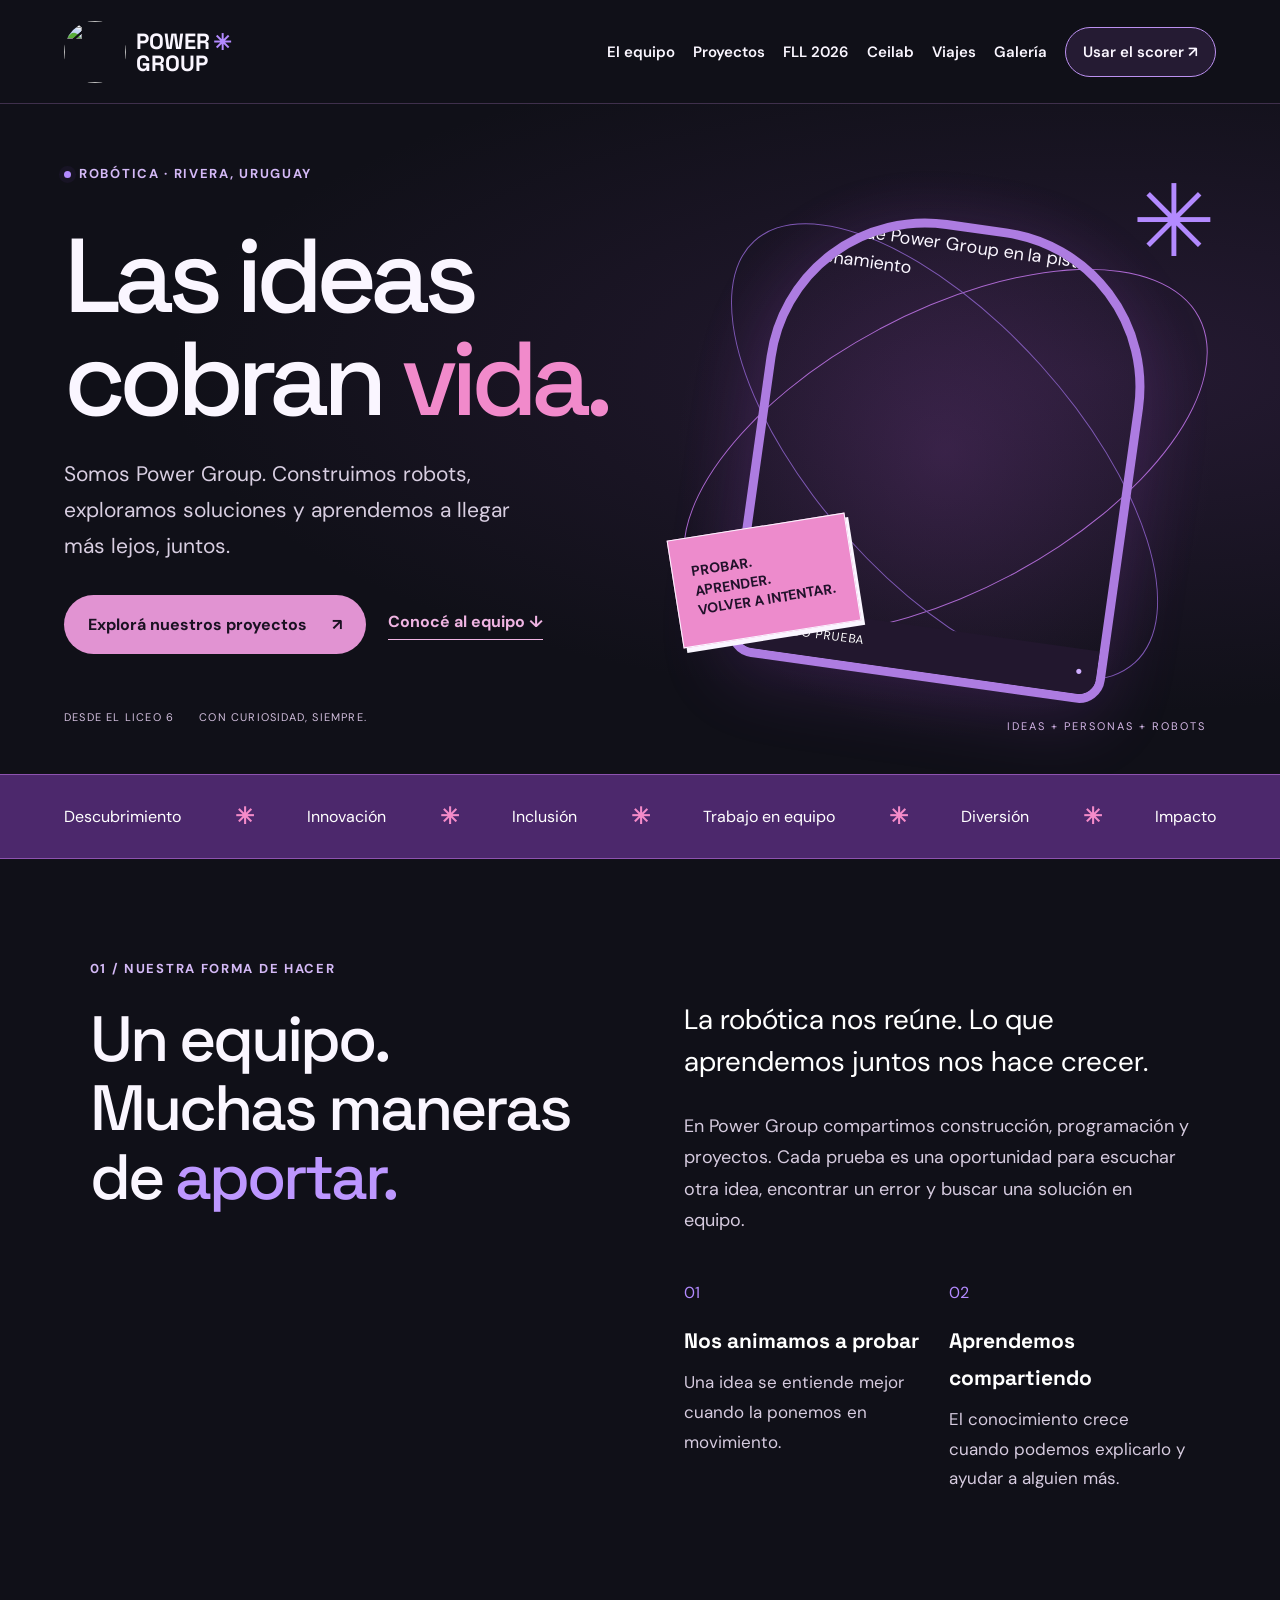
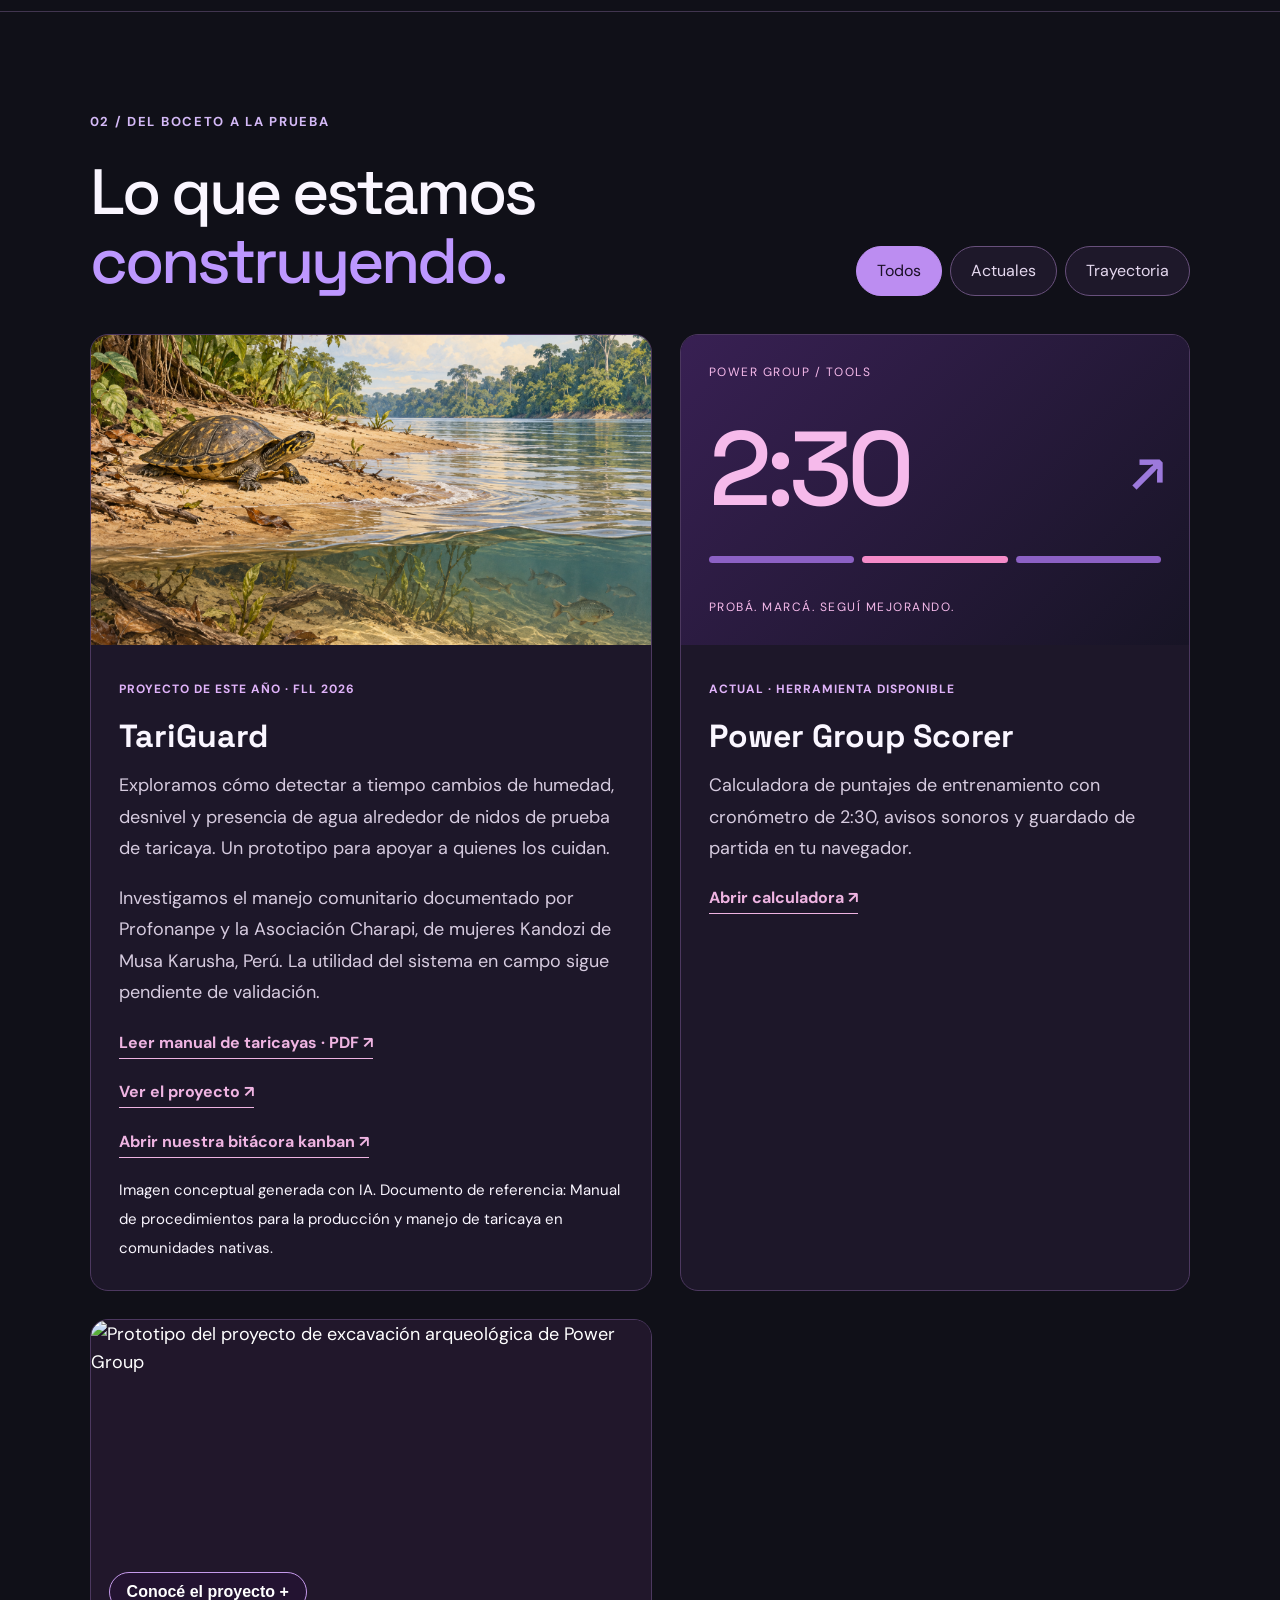
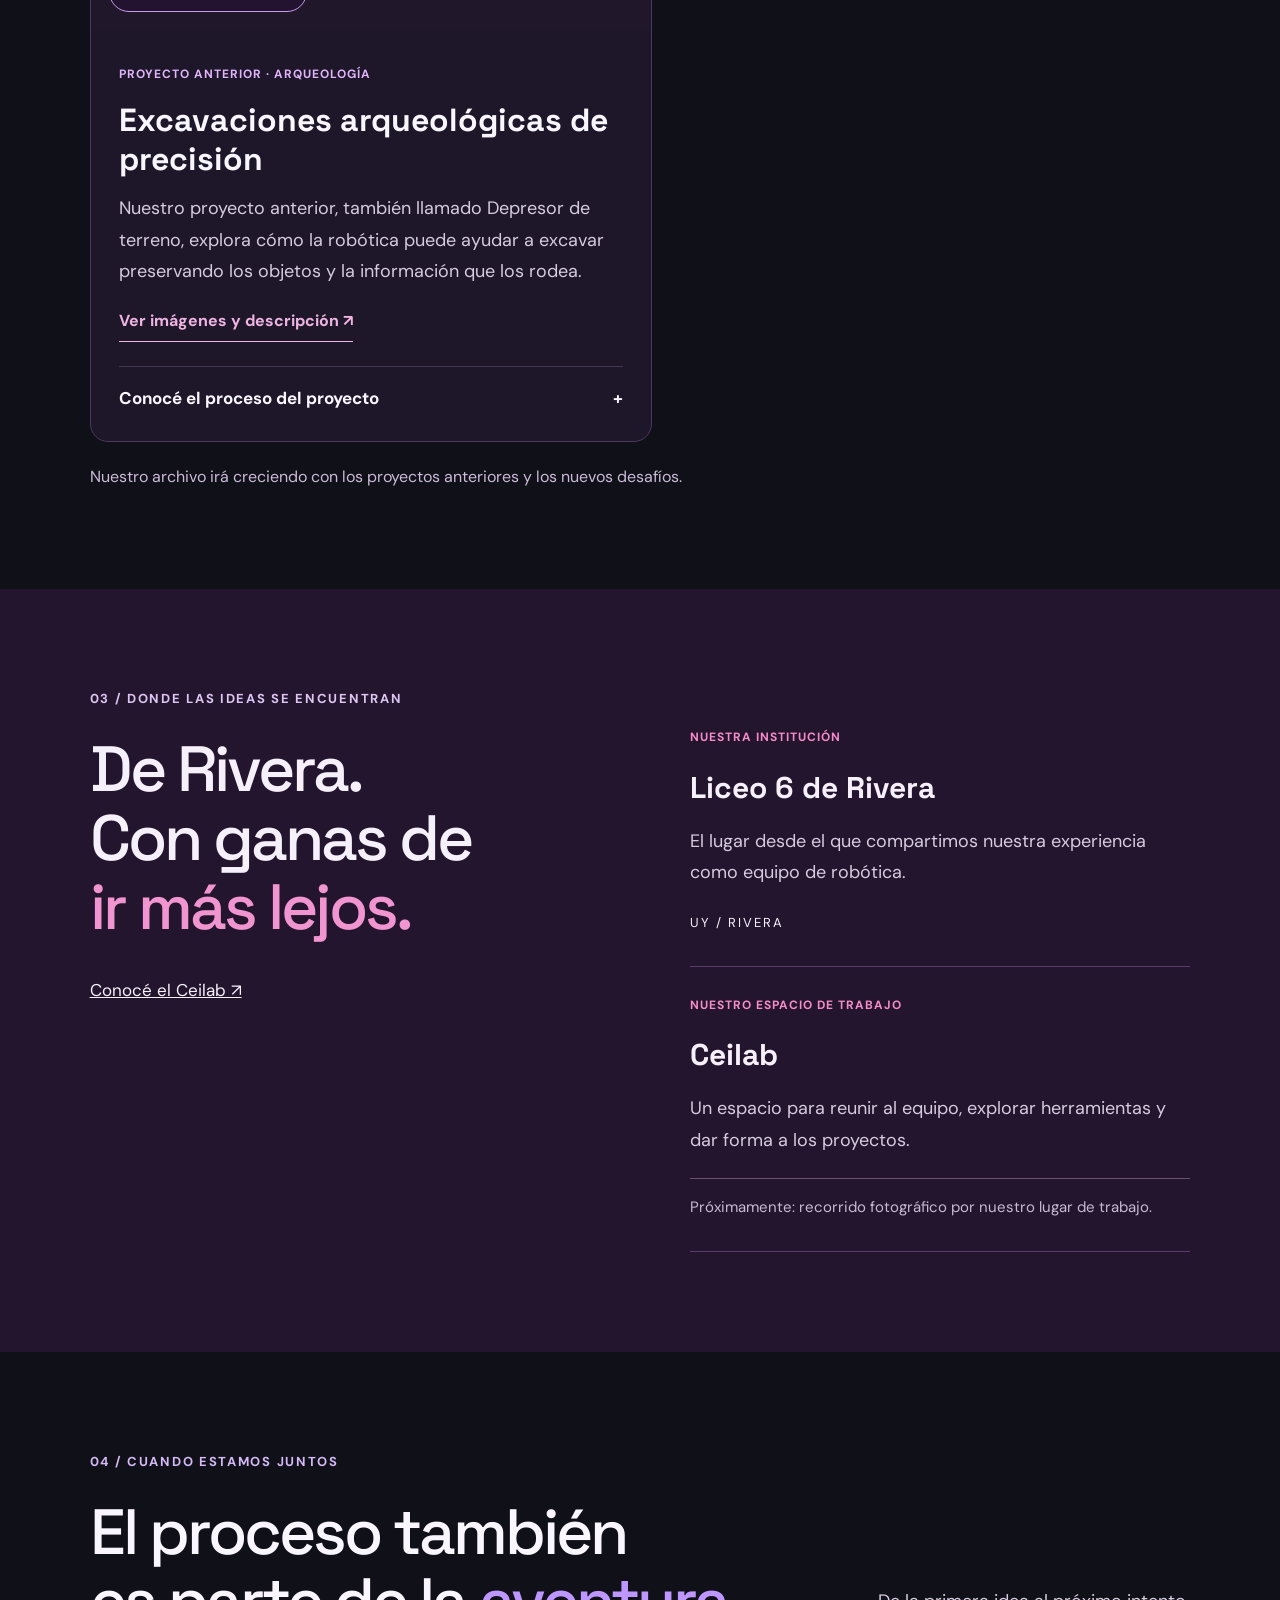
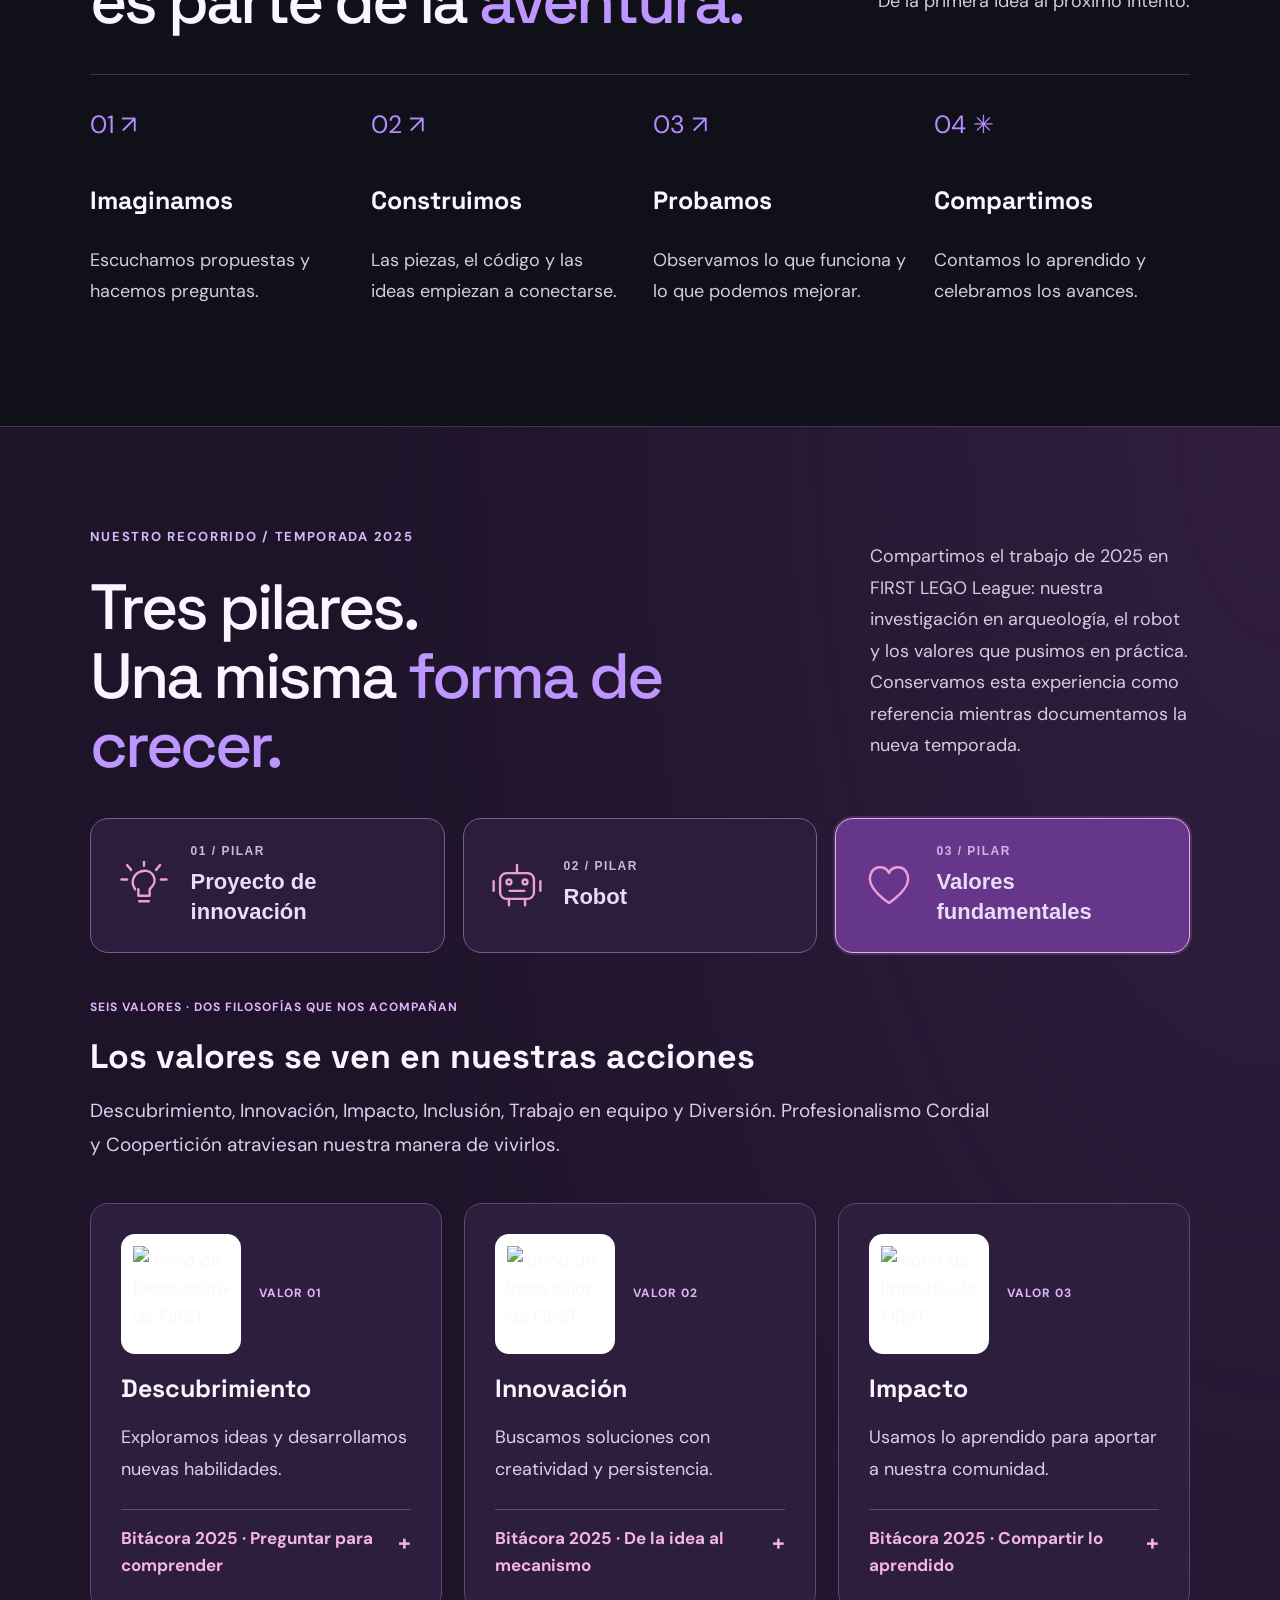
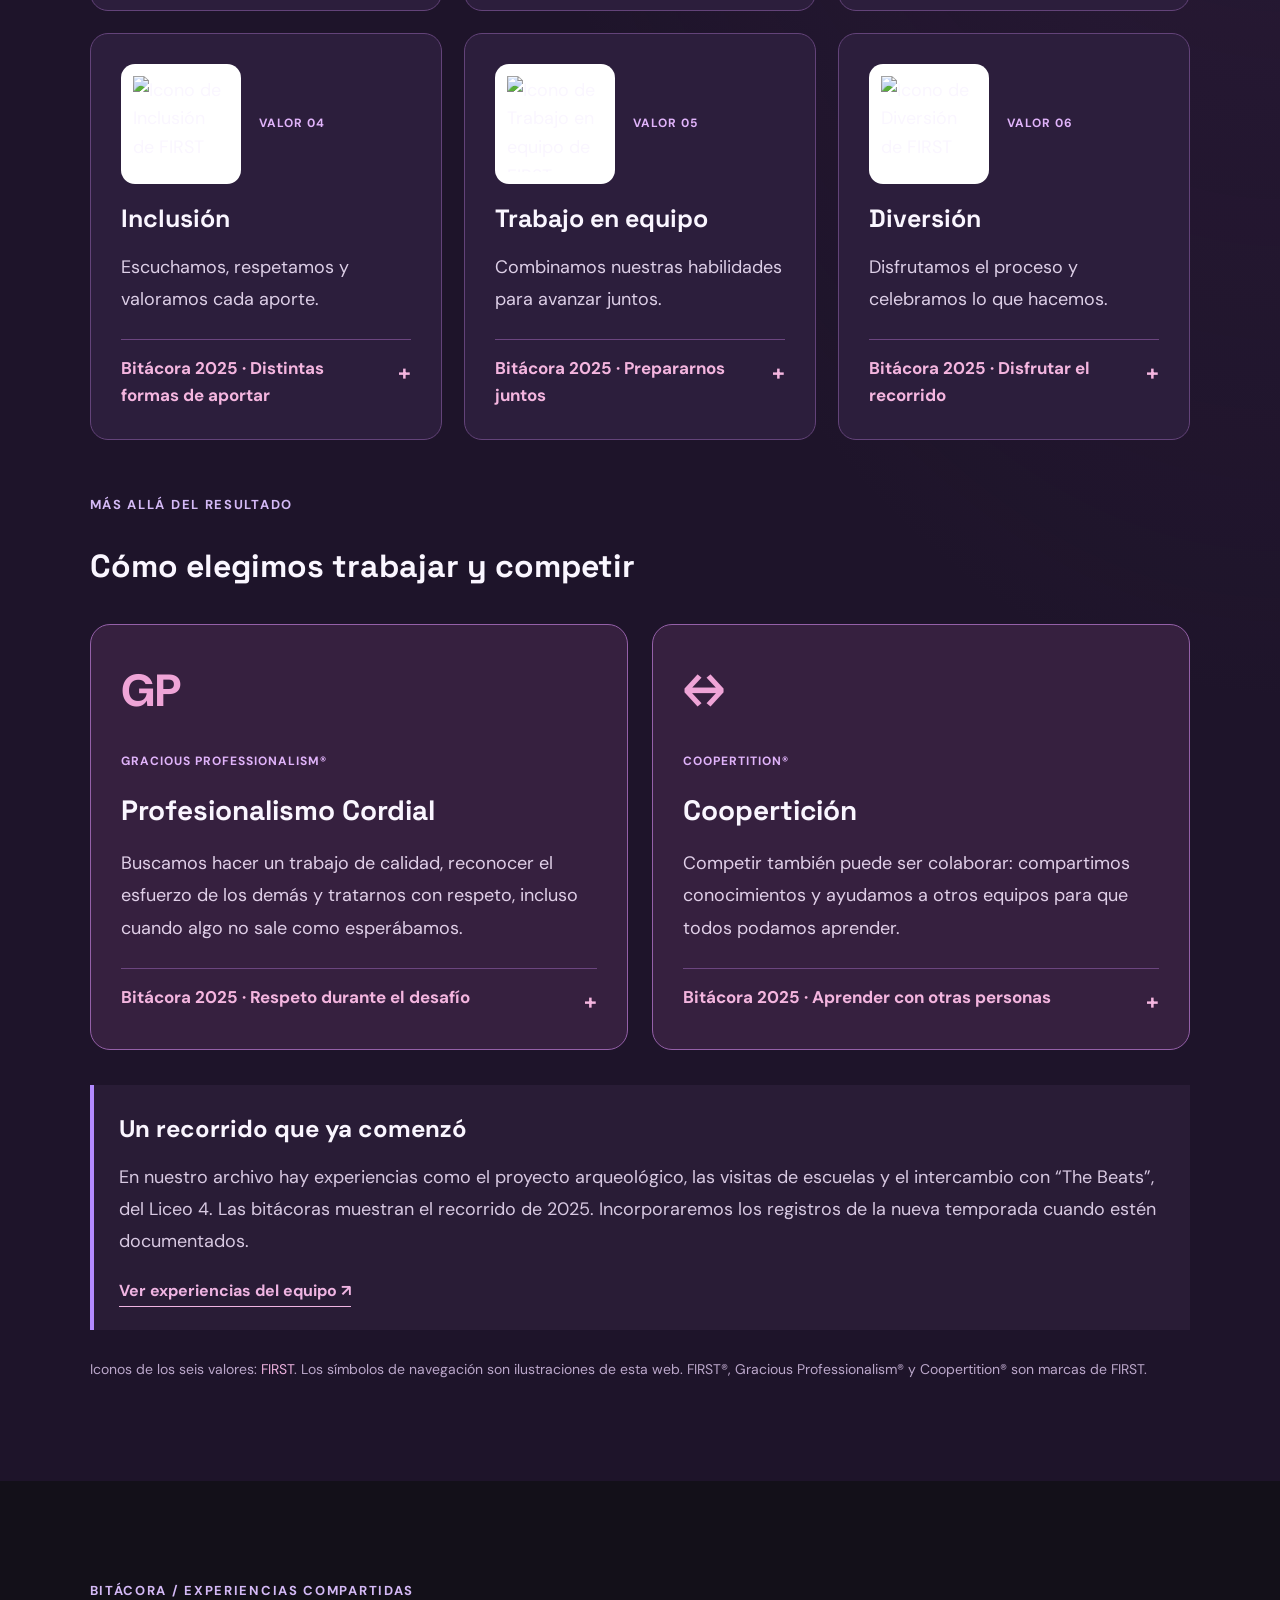
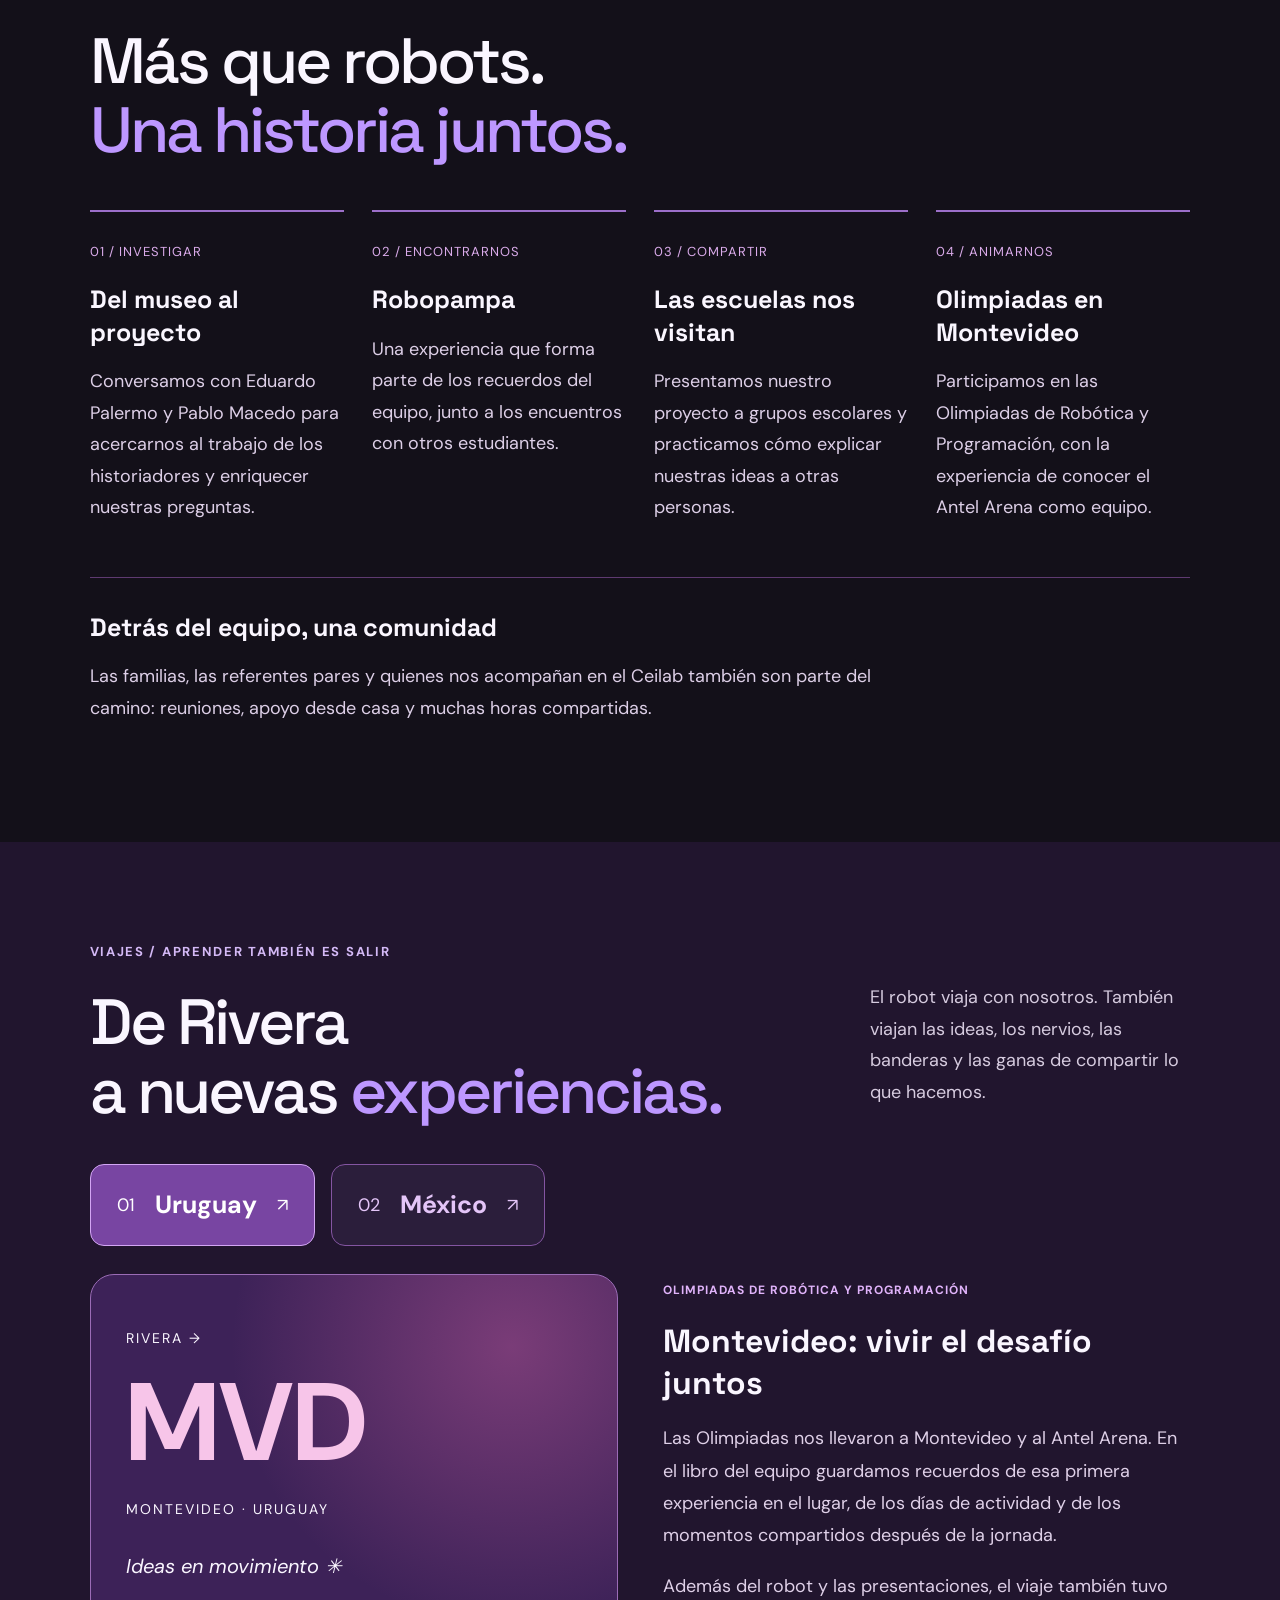
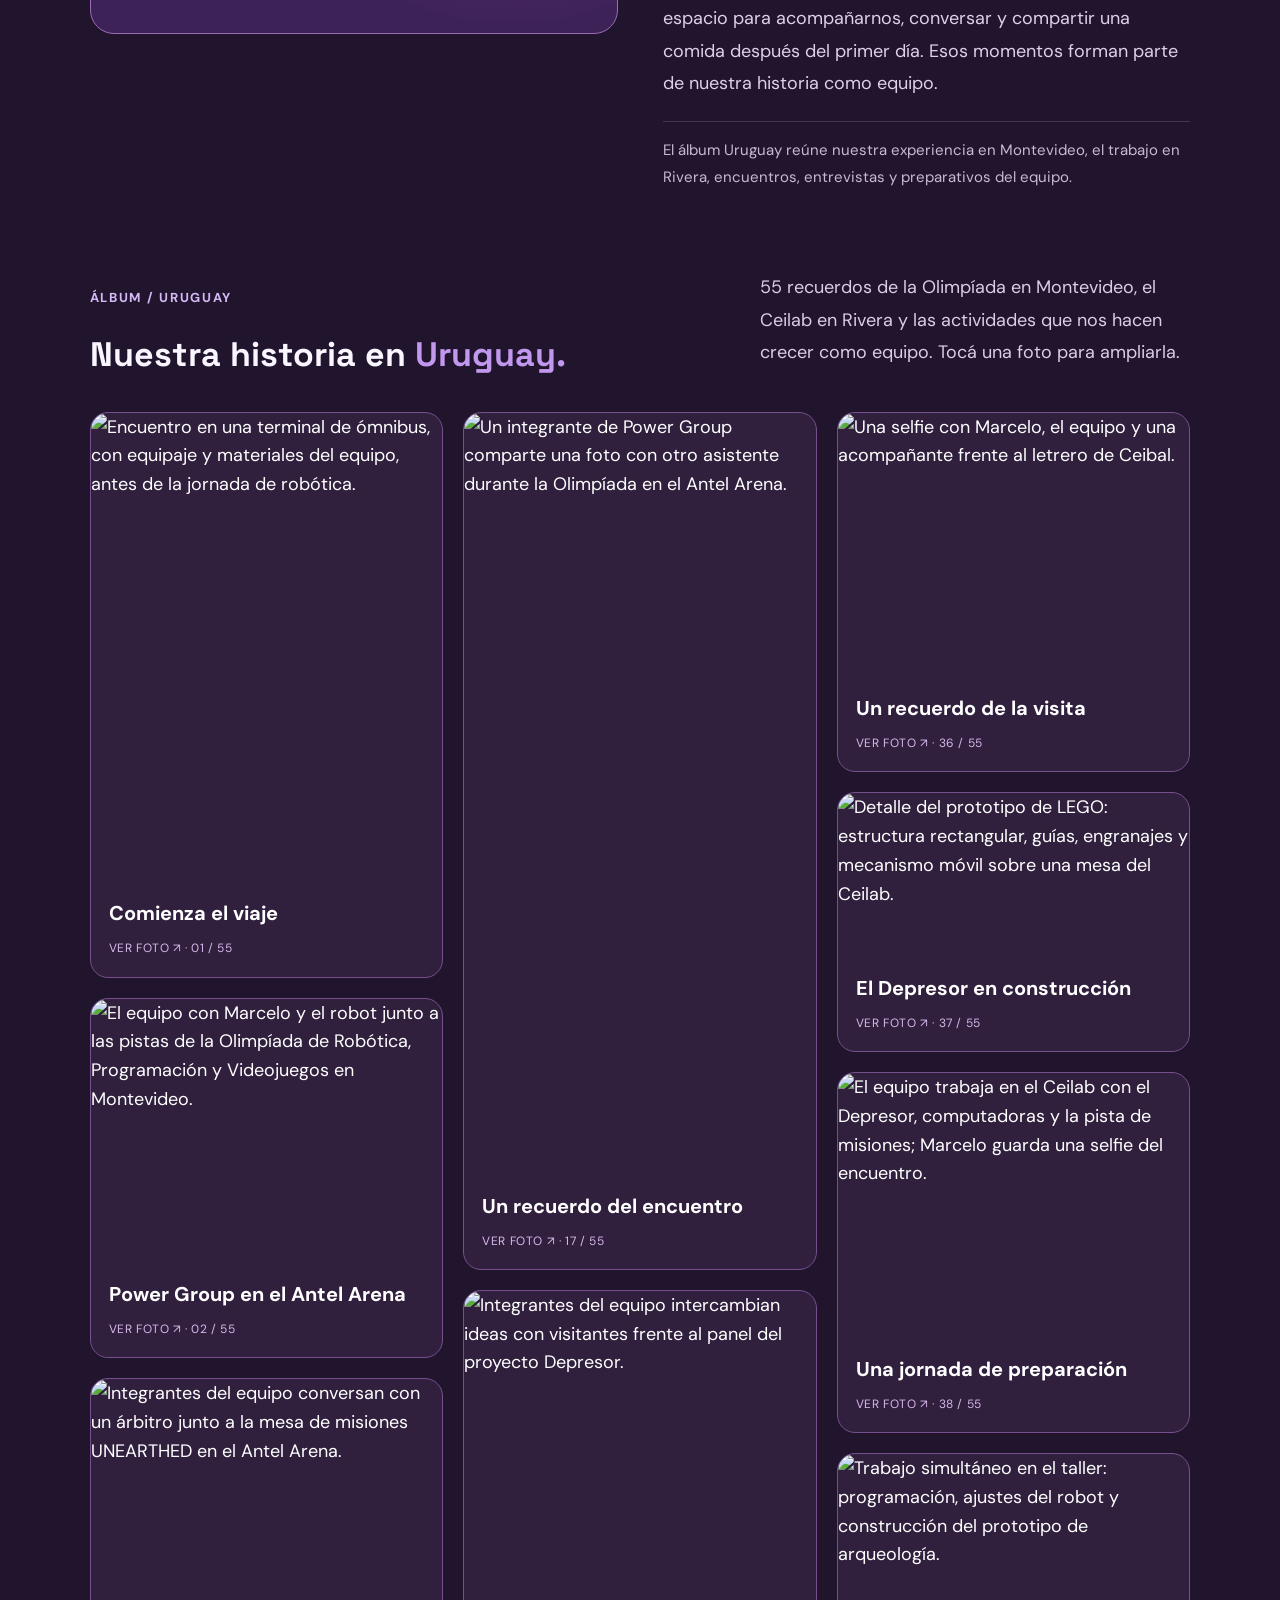
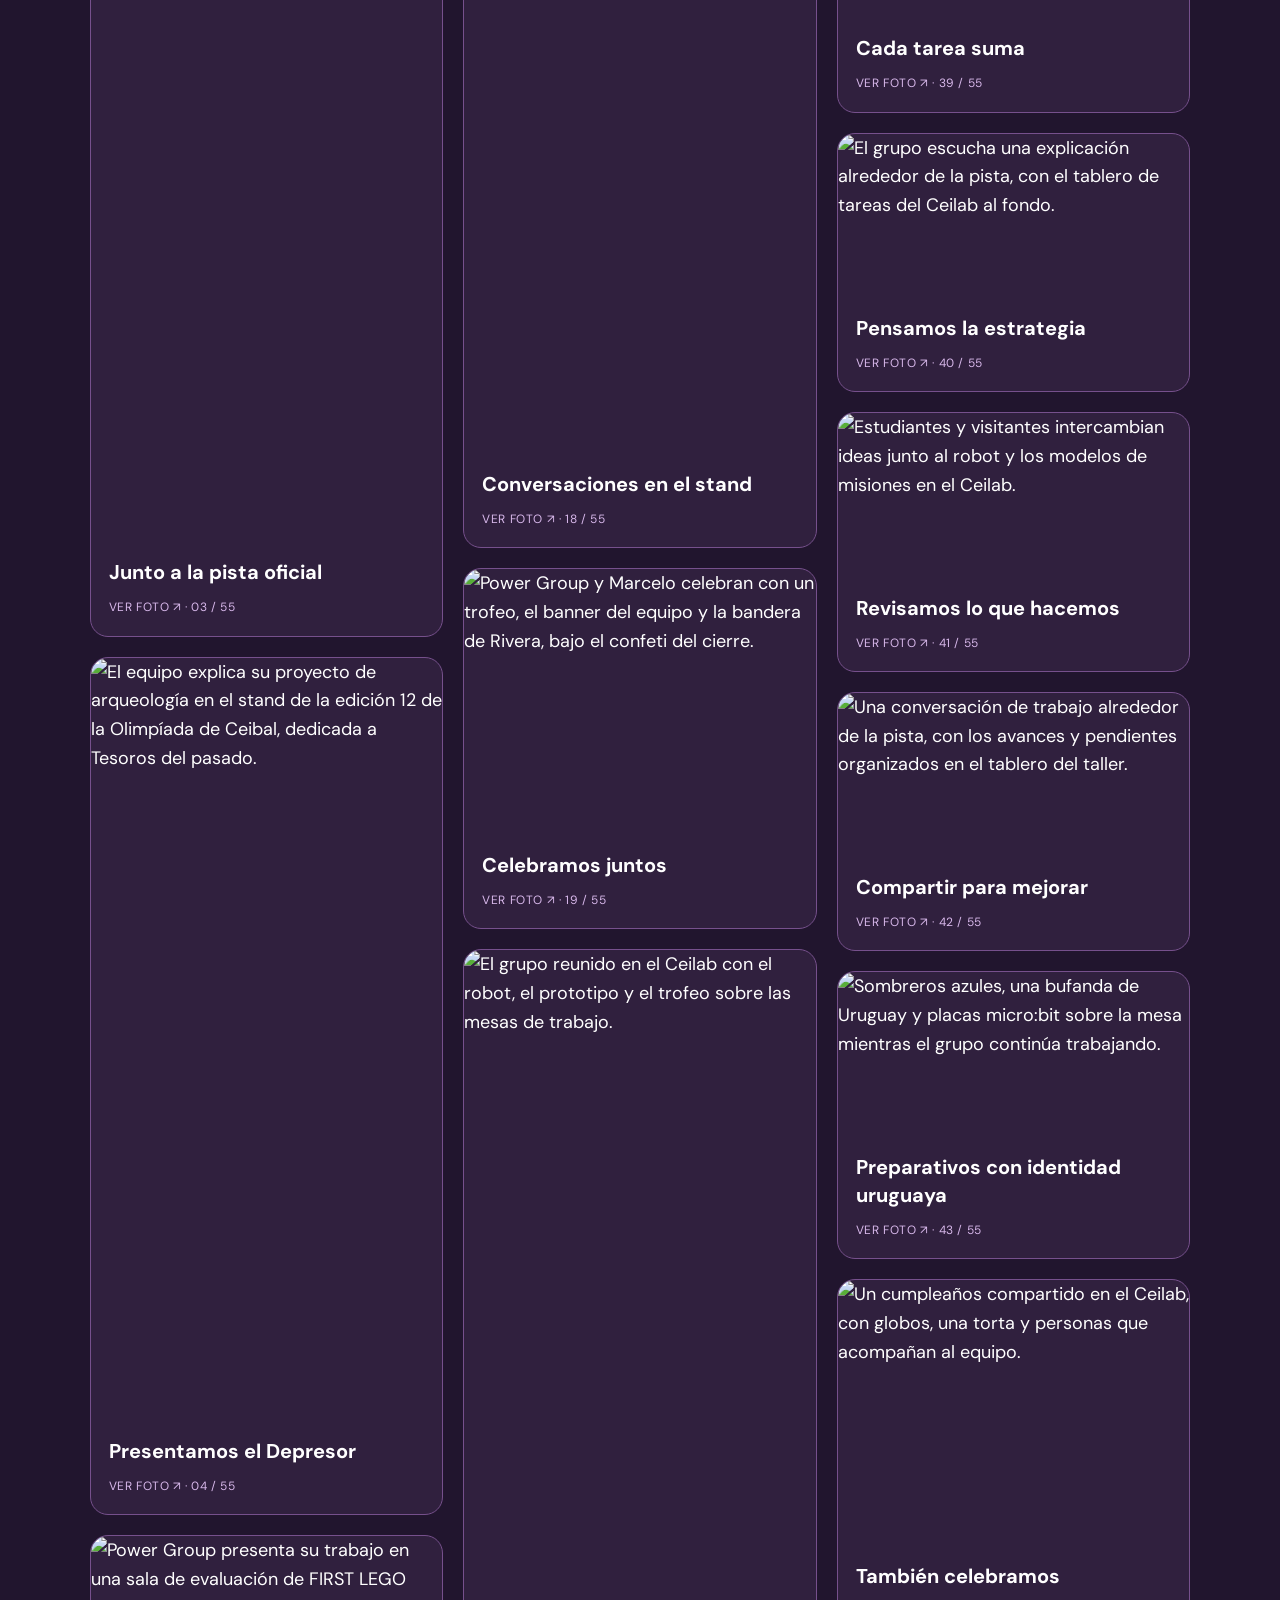
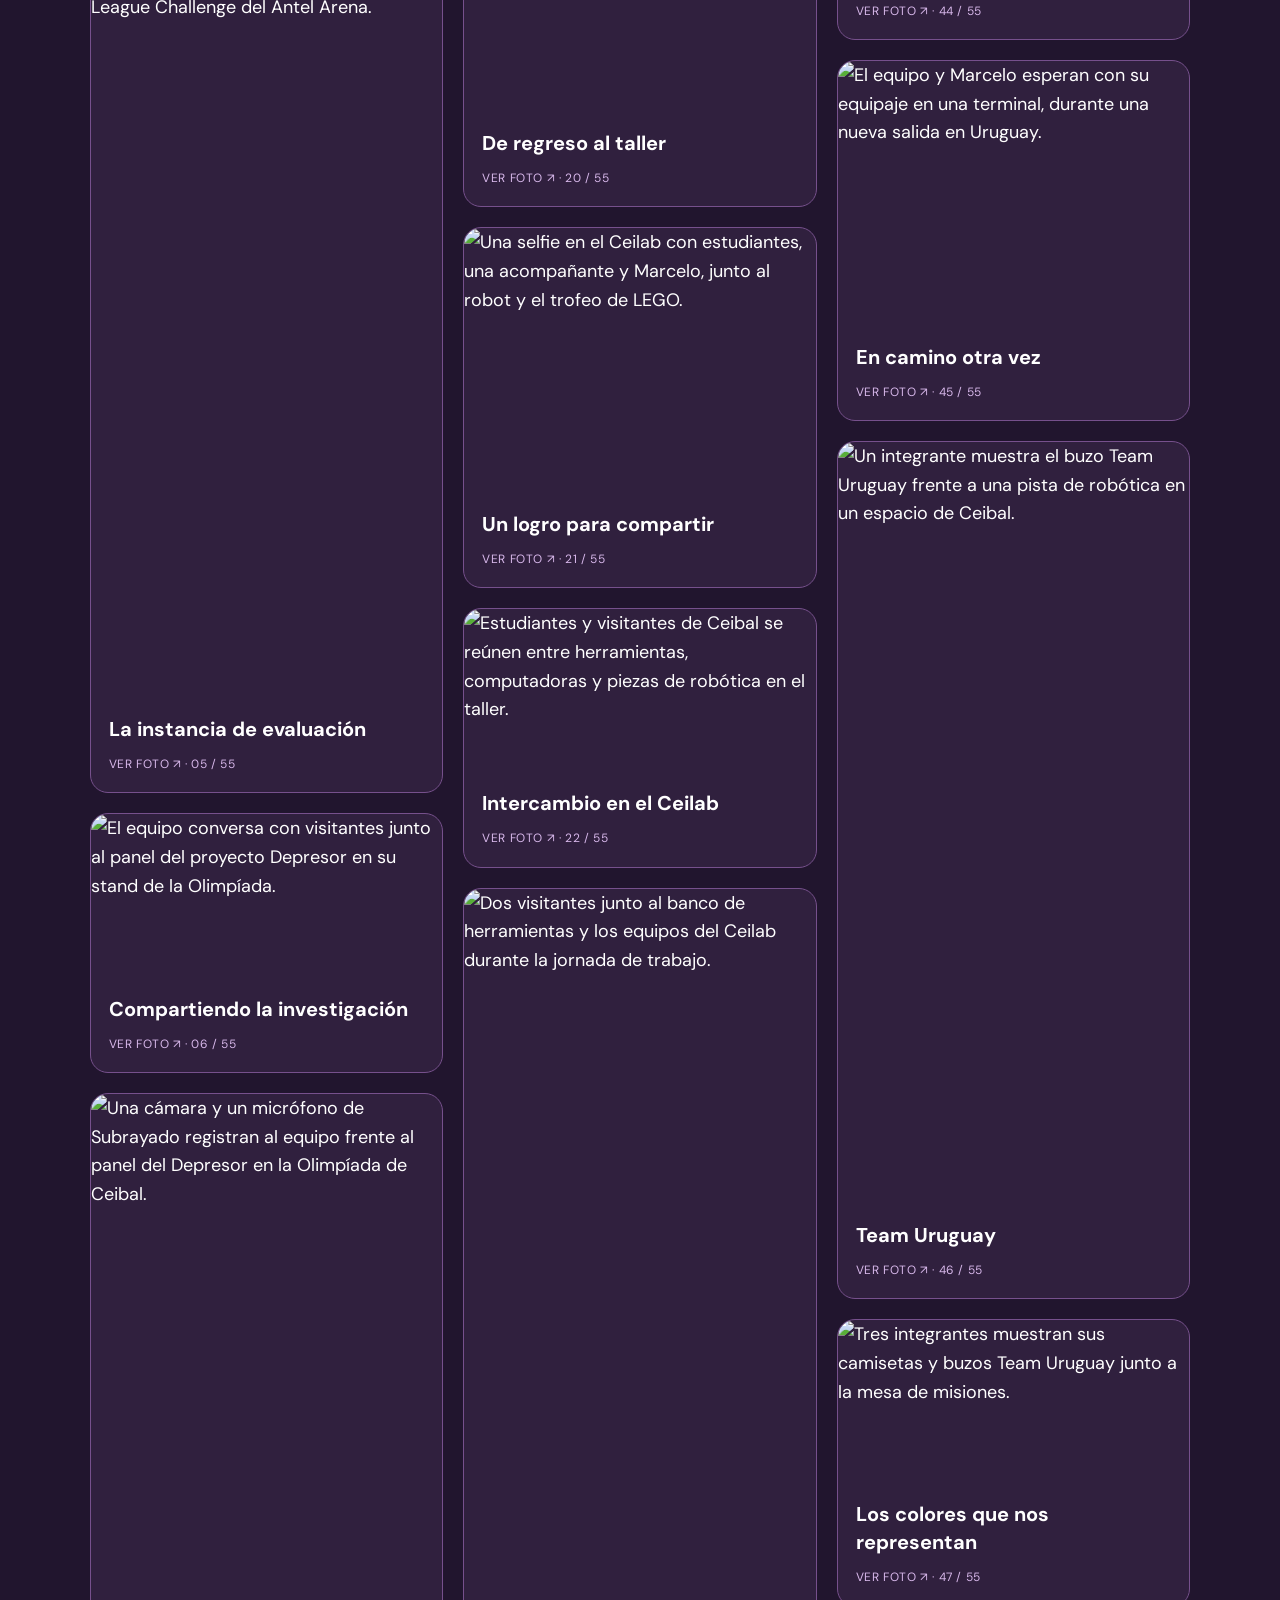
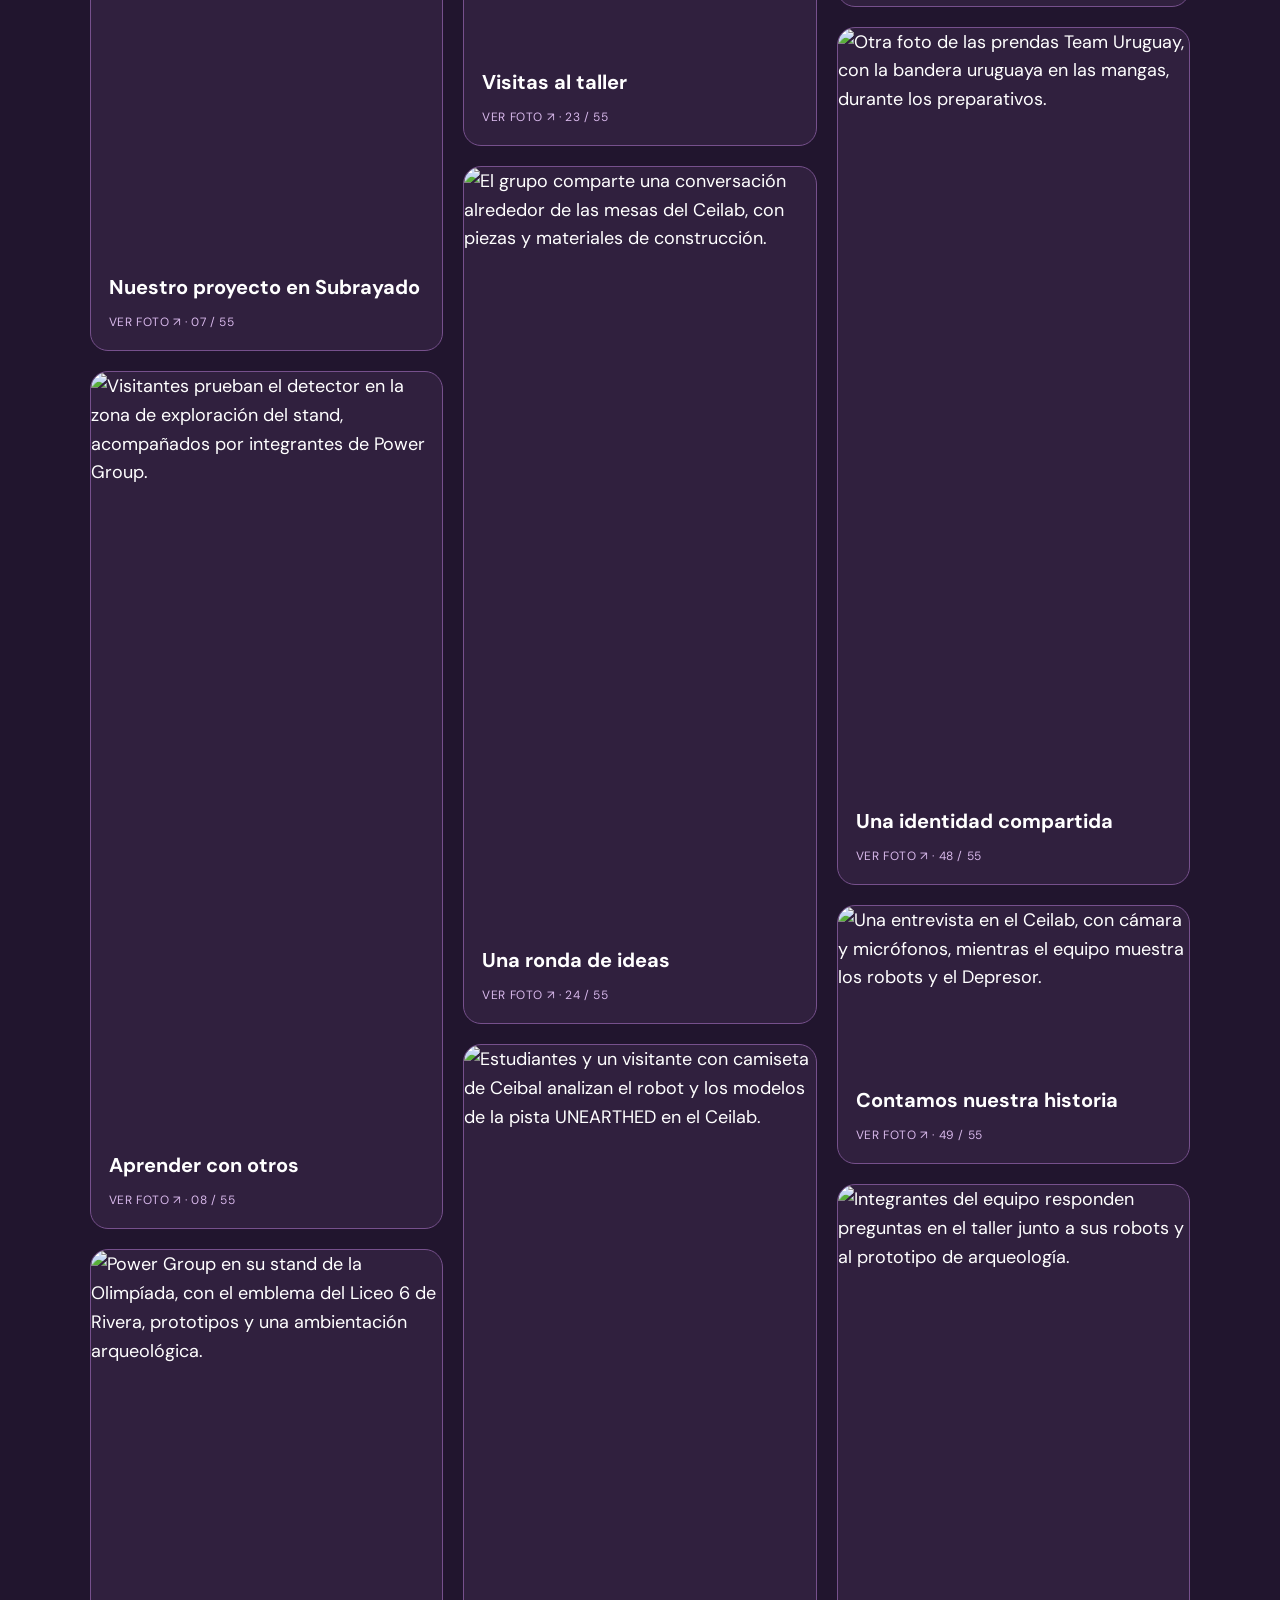
==== commit a57a31c0: "Add current TariGuard project and community turtle manual" ====
--- a/index.html
+++ b/index.html
@@ -1,5 +1,5 @@
 <!doctype html>
-<html lang="es"><head><meta charset="utf-8"><meta name="viewport" content="width=device-width,initial-scale=1"><meta name="theme-color" content="#21172b"><meta name="description" content="Power Group, equipo de robótica del Liceo 6 de Rivera, Uruguay. Conocé nuestros proyectos, herramientas y nuestra forma de aprender juntos."><title>Power Group — Ideas que se ponen en movimiento</title><link rel="icon" href="assets/logo.jpg"><link rel="stylesheet" href="style.css?v=20261030-filosofias"></head>
+<html lang="es"><head><meta charset="utf-8"><meta name="viewport" content="width=device-width,initial-scale=1"><meta name="theme-color" content="#21172b"><meta name="description" content="Power Group, equipo de robótica del Liceo 6 de Rivera, Uruguay. Conocé nuestros proyectos, herramientas y nuestra forma de aprender juntos."><title>Power Group — Ideas que se ponen en movimiento</title><link rel="icon" href="assets/logo.jpg"><link rel="stylesheet" href="style.css?v=20261017-pilares2025"></head>
 <body>
 <a class="skip" href="#contenido">Saltar al contenido</a>
 <header class="nav"><a href="#" class="brand" aria-label="Power Group, inicio"><img src="assets/logo.jpg" alt=""><span>POWER<br>GROUP<span class="brand-dot">✳</span></span></a><button id="menu" aria-expanded="false" aria-controls="navlinks">Menú <span>☰</span></button><nav id="navlinks" aria-label="Principal"><a href="#nosotros">El equipo</a><a href="#proyectos">Proyectos</a><a href="#fll">FLL 2026</a><a href="#ceilab">Ceilab</a><a href="#viajes">Viajes</a><a href="#galeria">Galería</a><a class="nav-tool" href="https://powergroup-robotica.github.io/powergroup-scorer/">Usar el scorer ↗</a></nav></header>
@@ -7,11 +7,11 @@
 <section class="hero"><div class="hero-copy"><p class="eyebrow"><span class="live-dot"></span> ROBÓTICA · RIVERA, URUGUAY</p><h1>Las ideas<br>cobran <em>vida.</em></h1><p class="intro">Somos Power Group. Construimos robots, exploramos soluciones y aprendemos a llegar más lejos, juntos.</p><div class="hero-actions"><a class="button dark" href="#proyectos">Explorá nuestros proyectos <span>↗</span></a><a class="text-link" href="#nosotros">Conocé al equipo ↓</a></div><div class="hero-foot"><span>DESDE EL LICEO 6</span><span>CON CURIOSIDAD, SIEMPRE.</span></div></div><div class="hero-art"><div class="orbit orbit-one"></div><div class="orbit orbit-two"></div><div class="robot-photo"><img src="assets/robot.jpg" alt="Robot de Power Group en la pista de entrenamiento"><span class="photo-label">EN MODO PRUEBA <span>●</span></span></div><span class="sticker">PROBAR.<br>APRENDER.<br>VOLVER A INTENTAR.</span><span class="art-cross">✳</span><span class="art-caption">IDEAS + PERSONAS + ROBOTS</span></div></section>
 <div class="values-strip" aria-label="Nuestros valores"><span>Descubrimiento</span><b>✳</b><span>Innovación</span><b>✳</b><span>Inclusión</span><b>✳</b><span>Trabajo en equipo</span><b>✳</b><span>Diversión</span><b>✳</b><span>Impacto</span></div>
 <section class="section about" id="nosotros"><div><p class="eyebrow">01 / NUESTRA FORMA DE HACER</p><h2>Un equipo.<br>Muchas maneras<br>de <em>aportar.</em></h2></div><div class="about-copy"><p class="big-copy">La robótica nos reúne. Lo que aprendemos juntos nos hace crecer.</p><p>En Power Group compartimos construcción, programación y proyectos. Cada prueba es una oportunidad para escuchar otra idea, encontrar un error y buscar una solución en equipo.</p><div class="about-notes"><div><span>01</span><h3>Nos animamos a probar</h3><p>Una idea se entiende mejor cuando la ponemos en movimiento.</p></div><div><span>02</span><h3>Aprendemos compartiendo</h3><p>El conocimiento crece cuando podemos explicarlo y ayudar a alguien más.</p></div></div></div></section>
-<section class="section projects" id="proyectos"><div class="section-title"><div><p class="eyebrow">02 / DEL BOCETO A LA PRUEBA</p><h2>Lo que estamos<br><em>construyendo.</em></h2></div><div class="filters" aria-label="Filtrar proyectos"><button class="active" data-project="all" aria-pressed="true">Todos</button><button data-project="actual" aria-pressed="false">Actuales</button><button data-project="archivo" aria-pressed="false">Trayectoria</button></div></div><div class="project-grid"><article class="project tariguard-card" data-kind="actual"><a class="project-photo-button" href="#tariguard" aria-label="Conocer el proyecto TariGuard"><img class="project-image" src="assets/tariguard-concepto.webp" alt="Ilustración conceptual de TariGuard junto a un río amazónico, generada con IA" loading="lazy"><span>Conocé TariGuard ↓</span></a><div class="project-info"><span class="tag">ACTUAL · INNOVACIÓN FLL 2026</span><h3>TariGuard</h3><p>Pequeños cambios, grandes alertas. Investigamos tres señales del entorno para apoyar la observación de sitios de anidación de taricayas.</p><a class="text-link" href="#tariguard">Explorar el proyecto ↓</a><p class="editor-note">Imagen conceptual con IA · Prototipo en desarrollo.</p></div></article><article class="project featured" data-kind="actual"><div class="scorer-visual"><span class="mini-brand">POWER GROUP / TOOLS</span><span class="digital">2:30<span>↗</span></span><div class="score-bars"><i></i><i></i><i></i></div><span>PROBÁ. MARCÁ. SEGUÍ MEJORANDO.</span></div><div class="project-info"><span class="tag">ACTUAL · HERRAMIENTA DISPONIBLE</span><h3>Power Group Scorer</h3><p>Calculadora de puntajes de entrenamiento con cronómetro de 2:30, avisos sonoros y guardado de partida en tu navegador.</p><a class="text-link" href="https://powergroup-robotica.github.io/powergroup-scorer/">Abrir calculadora ↗</a></div></article><article class="project" data-kind="archivo"><button class="project-photo-button" data-open-project aria-haspopup="dialog" aria-controls="project-dialog" aria-label="Ver imágenes y descripción del depresor"><img class="project-image" loading="lazy" src="assets/excavadora-prototipo.jpg" alt="Prototipo del proyecto de excavación arqueológica de Power Group"><span>Conocé el proyecto +</span></button><div class="project-info"><span class="tag">PROYECTO ANTERIOR · ARQUEOLOGÍA</span><h3>Excavaciones arqueológicas de precisión</h3><p>Nuestro proyecto anterior, también llamado Depresor de terreno, explora cómo la robótica puede ayudar a excavar preservando los objetos y la información que los rodea.</p><button class="text-link project-open" data-open-project aria-haspopup="dialog" aria-controls="project-dialog">Ver imágenes y descripción ↗</button><details class="project-details"><summary>Conocé el proceso del proyecto <span>+</span></summary><h4>Robótica al servicio del patrimonio</h4><p>Investigamos cómo una excavación controlada y un registro de ubicación y profundidad pueden ayudar a conservar el contexto de los hallazgos.</p><p>El panel del proyecto reúne las imágenes del prototipo, las etapas de funcionamiento propuestas y la metodología prevista para evaluarlo.</p></details></div></article></div><p class="section-note">Nuestro archivo irá creciendo con los proyectos anteriores y los nuevos desafíos.</p></section>
+<section class="section projects" id="proyectos"><div class="section-title"><div><p class="eyebrow">02 / DEL BOCETO A LA PRUEBA</p><h2>Lo que estamos<br><em>construyendo.</em></h2></div><div class="filters" aria-label="Filtrar proyectos"><button class="active" data-project="all" aria-pressed="true">Todos</button><button data-project="actual" aria-pressed="false">Actuales</button><button data-project="archivo" aria-pressed="false">Trayectoria</button></div></div><div class="project-grid"><article class="project" data-kind="actual" id="tariguard"><img class="project-image" loading="lazy" src="assets/tariguard-amazonia.png" alt="Ilustración conceptual de una taricaya en la Amazonia"><div class="project-info"><span class="tag">PROYECTO DE ESTE AÑO · FLL 2026</span><h3>TariGuard</h3><p>Exploramos cómo detectar a tiempo cambios de humedad, desnivel y presencia de agua alrededor de nidos de prueba de taricaya. Un prototipo para apoyar a quienes los cuidan.</p><p>Investigamos el manejo comunitario documentado por Profonanpe y la Asociación Charapi, de mujeres Kandozi de Musa Karusha, Perú. La utilidad del sistema en campo sigue pendiente de validación.</p><p><a class="text-link" href="docs/manual-taricayas.pdf" target="_blank" rel="noopener noreferrer">Leer manual de taricayas · PDF ↗</a></p><p><a class="text-link" href="https://www.canva.com/design/DAHZVXwuhDQ/r-Wg2uYdMoXOPW84A0ZG5A/view" target="_blank" rel="noopener noreferrer">Ver el proyecto ↗</a></p><p><a class="text-link" href="https://powergroup-robotica.github.io/tariguard-kanban/" target="_blank" rel="noopener noreferrer">Abrir nuestra bitácora kanban ↗</a></p><small>Imagen conceptual generada con IA. Documento de referencia: Manual de procedimientos para la producción y manejo de taricaya en comunidades nativas.</small></div></article><article class="project featured" data-kind="actual"><div class="scorer-visual"><span class="mini-brand">POWER GROUP / TOOLS</span><span class="digital">2:30<span>↗</span></span><div class="score-bars"><i></i><i></i><i></i></div><span>PROBÁ. MARCÁ. SEGUÍ MEJORANDO.</span></div><div class="project-info"><span class="tag">ACTUAL · HERRAMIENTA DISPONIBLE</span><h3>Power Group Scorer</h3><p>Calculadora de puntajes de entrenamiento con cronómetro de 2:30, avisos sonoros y guardado de partida en tu navegador.</p><a class="text-link" href="https://powergroup-robotica.github.io/powergroup-scorer/">Abrir calculadora ↗</a></div></article><article class="project" data-kind="archivo"><button class="project-photo-button" data-open-project aria-haspopup="dialog" aria-controls="project-dialog" aria-label="Ver imágenes y descripción del depresor"><img class="project-image" loading="lazy" src="assets/excavadora-prototipo.jpg" alt="Prototipo del proyecto de excavación arqueológica de Power Group"><span>Conocé el proyecto +</span></button><div class="project-info"><span class="tag">PROYECTO ANTERIOR · ARQUEOLOGÍA</span><h3>Excavaciones arqueológicas de precisión</h3><p>Nuestro proyecto anterior, también llamado Depresor de terreno, explora cómo la robótica puede ayudar a excavar preservando los objetos y la información que los rodea.</p><button class="text-link project-open" data-open-project aria-haspopup="dialog" aria-controls="project-dialog">Ver imágenes y descripción ↗</button><details class="project-details"><summary>Conocé el proceso del proyecto <span>+</span></summary><h4>Robótica al servicio del patrimonio</h4><p>Investigamos cómo una excavación controlada y un registro de ubicación y profundidad pueden ayudar a conservar el contexto de los hallazgos.</p><p>El panel del proyecto reúne las imágenes del prototipo, las etapas de funcionamiento propuestas y la metodología prevista para evaluarlo.</p></details></div></article></div><p class="section-note">Nuestro archivo irá creciendo con los proyectos anteriores y los nuevos desafíos.</p></section>
 <section class="section place" id="ceilab"><div class="place-heading"><p class="eyebrow">03 / DONDE LAS IDEAS SE ENCUENTRAN</p><h2>De Rivera.<br>Con ganas de<br><em>ir más lejos.</em></h2><div class="place-links"><a href="https://www.instagram.com/ceilabliceo6rivera/" target="_blank" rel="noopener noreferrer">Conocé el Ceilab ↗</a></div></div><div class="place-panels"><article><span class="tag">NUESTRA INSTITUCIÓN</span><h3>Liceo 6 de Rivera</h3><p>El lugar desde el que compartimos nuestra experiencia como equipo de robótica.</p><span class="place-mark">UY / RIVERA</span></article><article><span class="tag">NUESTRO ESPACIO DE TRABAJO</span><h3>Ceilab</h3><p>Un espacio para reunir al equipo, explorar herramientas y dar forma a los proyectos.</p><p class="editor-note">Próximamente: recorrido fotográfico por nuestro lugar de trabajo.</p></article></div></section>
 <section class="section together" id="juntos"><p class="eyebrow">04 / CUANDO ESTAMOS JUNTOS</p><div class="section-title"><h2>El proceso también<br>es parte de la <em>aventura.</em></h2><p>De la primera idea al próximo intento.</p></div><div class="process"><article><span>01 ↗</span><h3>Imaginamos</h3><p>Escuchamos propuestas y hacemos preguntas.</p></article><article><span>02 ↗</span><h3>Construimos</h3><p>Las piezas, el código y las ideas empiezan a conectarse.</p></article><article><span>03 ↗</span><h3>Probamos</h3><p>Observamos lo que funciona y lo que podemos mejorar.</p></article><article><span>04 ✳</span><h3>Compartimos</h3><p>Contamos lo aprendido y celebramos los avances.</p></article></div></section>
-<section class="section tariguard-section" id="tariguard"><div class="section-title"><div><p class="eyebrow">INNOVACIÓN / TEMPORADA 2026</p><h2>TariGuard.<br><em>Observar para cuidar.</em></h2></div><p>Una propuesta del equipo para transformar cambios del entorno en información que una persona pueda revisar. La profesora Siria orientó el tema y las consultas con especialistas nos ayudan a precisar la pregunta.</p></div><figure class="tariguard-cover"><img src="assets/tariguard-concepto.webp" alt="Identidad visual conceptual de TariGuard, con tortugas y un río amazónico" loading="lazy" width="1448" height="1086"><figcaption>Ilustración conceptual generada con IA. No muestra un dispositivo instalado ni pruebas de campo.</figcaption></figure><div class="current-facts signal-grid"><article><span class="tag">01 / INCLINACIÓN</span><h3>Orientación</h3><p>Observar cambios en la orientación del dispositivo.</p></article><article><span class="tag">02 / HUMEDAD</span><h3>Sustrato</h3><p>Medir y calibrar la respuesta con la arena utilizada en los ensayos.</p></article><article><span class="tag">03 / AGUA</span><h3>Presencia</h3><p>Detectar contacto en un punto; esto no equivale a medir el nivel de una inundación.</p></article></div><div class="tariguard-process"><h3>Cómo lo proponemos</h3><ol><li><strong>Leer.</strong> Sensores conectados a Arduino y una pantalla por señal.</li><li><strong>Comparar.</strong> Referencias obtenidas en la maqueta y cambios persistentes.</li><li><strong>Avisar.</strong> Indicar qué señal cambió y solicitar una revisión humana.</li><li><strong>Registrar.</strong> Guardar el evento y comprobar el regreso a la referencia. Una lectura ausente debe mostrarse como “sin datos”.</li></ol></div><details class="season-record"><summary>Estado del prototipo y próximos ensayos <span>+</span></summary><p>Tenemos una maqueta con arena y trabajo exploratorio con micro:bit. La decisión actual es migrar a Arduino Uno R3, con multiplexor TCA9548A y tres pantallas OLED. Estos componentes forman parte de la arquitectura propuesta; la integración todavía debe verificarse.</p><p>El plan propone modificar una variable por vez y repetir diez ensayos por escenario. Registraremos lecturas, tiempo de respuesta, avisos correctos, eventos omitidos y falsas alarmas. El radio se evaluará después de comprobar la lectura local.</p><p>Los ensayos se plantean en arena, sin animales ni huevos. No contamos aún con resultados que demuestren eficacia en nidos reales.</p></details><details class="season-record"><summary>Qué queremos aportar <span>+</span></summary><p>Estudiamos antecedentes como TurtleSense, NEST y métodos de monitoreo de inundación. Nuestro aporte propuesto es adaptar tres señales al contexto de la taricaya con lectura local y módulos reemplazables.</p><p>La pertinencia, precisión, costo y mantenimiento deben medirse. Los antecedentes y sus límites están desarrollados en la presentación; todavía no afirmamos superioridad frente a esas soluciones.</p></details><a class="text-link" href="https://www.canva.com/design/DAHZVXwuhDQ/r-Wg2uYdMoXOPW84A0ZG5A/view" target="_blank" rel="noopener noreferrer">Ver presentación e investigación completa ↗</a></section><section class="section fll-hub" id="fll"><div class="section-title"><div><p class="eyebrow">NUESTRO PRESENTE / FLL 2026</p><h2>Tres pilares.<br>Una misma <em>forma de crecer.</em></h2></div><p>TariGuard, Woody y las experiencias del equipo: así estamos construyendo nuestra temporada 2026. Explorá los tres pilares y sus libros; el recorrido de 2025 sigue disponible en el archivo.</p></div><div class="fll-tabs" role="group" aria-label="Explorar los tres pilares de FLL"><button data-pillar="innovation" class="" aria-pressed="false" aria-controls="pillar-innovation"><svg viewBox="0 0 72 72" aria-hidden="true" fill="none" stroke="currentColor" stroke-width="3" stroke-linecap="round" stroke-linejoin="round"><path d="M25 40c-12-18 15-32 23-16 4 8-2 13-5 16v8H29v-8M30 55h12M36 6v5M8 28h7M57 28h7M15 10l5 6M56 10l-5 6"/></svg><span><small>01 / PILAR</small>Proyecto de innovación</span></button><button data-pillar="robot" class="" aria-pressed="false" aria-controls="pillar-robot"><svg viewBox="0 0 72 72" aria-hidden="true" fill="none" stroke="currentColor" stroke-width="3" stroke-linecap="round" stroke-linejoin="round"><rect x="15" y="20" width="42" height="32" rx="8"/><path d="M36 10v10M7 30v12M65 30v12M26 60v-8M46 60v-8M27 42h18"/><circle cx="26" cy="31" r="3"/><circle cx="46" cy="31" r="3"/></svg><span><small>02 / PILAR</small>Robot</span></button><button data-pillar="values" class="active" aria-pressed="true" aria-controls="pillar-values"><svg viewBox="0 0 72 72" aria-hidden="true" fill="none" stroke="currentColor" stroke-width="3" stroke-linecap="round" stroke-linejoin="round"><path d="M36 57S7 39 13 22c5-14 20-10 23-2 3-8 18-12 23 2 6 17-23 35-23 35Z"/></svg><span><small>03 / PILAR</small>Valores fundamentales</span></button></div><div class="pillar-panel" id="pillar-innovation" hidden><span class="tag">2026 · PROYECTO EN DESARROLLO</span><h3>TariGuard: guardianes de la taricaya</h3><p>Investigamos cómo registrar inclinación, humedad del sustrato y presencia de agua para apoyar la observación de un sitio de anidación. Nuestra propuesta combina sensores, Arduino y lectura local: un aviso debe indicar qué cambió para que una persona pueda revisarlo.</p><div class="current-facts"><article><strong>Exploramos</strong><p>Una maqueta con arena y primeras experiencias con micro:bit.</p></article><article><strong>Diseñamos</strong><p>La migración a Arduino y una pantalla por señal.</p></article><article><strong>Vamos a comprobar</strong><p>Calibración, integración y avisos; después, la comunicación por radio.</p></article></div><p class="season-status">Estado: prototipo en desarrollo. Las pruebas en maqueta y la utilidad en nidos reales aún deben validarse.</p><a class="text-link" href="https://www.canva.com/design/DAHZVXwuhDQ/r-Wg2uYdMoXOPW84A0ZG5A/view" target="_blank" rel="noopener noreferrer">Leer la presentación del proyecto ↗</a> <a class="text-link" href="#tariguard">Conocer TariGuard ↓</a></div><div class="pillar-panel" id="pillar-robot" hidden><span class="tag">2026 · DISEÑO Y PROGRAMACIÓN</span><h3>Woody: construir, programar y aprender</h3><p>El libro actual presenta a Woody con dos motores pequeños, uno grande, dos sensores de color y giroscopio. Documentamos sus accesorios, el cubo de colores y la regleta, junto a la estrategia para las misiones.</p><div class="current-facts"><article><strong>Pybricks + giroscopio</strong><p>Control de recorridos mediante código y orientación.</p></article><article><strong>Selector de rutinas</strong><p>Separa los programas de cada misión.</p></article><article><strong>Próximas pruebas</strong><p>Cambiar una variable, repetir y registrar para comparar la precisión.</p></article></div><p>Revisamos el código con respeto: un error es una oportunidad para aprender. El registro de pruebas repetidas es el siguiente paso.</p><a class="text-link" href="https://www.canva.com/design/DAHRQFdQORE/uKQRU7DJADz9FDP8V1ydUg/view" target="_blank" rel="noopener noreferrer">Abrir el libro del robot 2026 ↗</a> <a class="text-link" href="#robot">Ver evolución del robot ↓</a></div><div class="pillar-panel" id="pillar-values"><div id="valores"><span class="tag">SEIS VALORES · DOS FILOSOFÍAS QUE NOS ACOMPAÑAN</span><h3>Los valores se ven en nuestras acciones</h3><p>Descubrimiento, Innovación, Impacto, Inclusión, Trabajo en equipo y Diversión. Profesionalismo Cordial y Coopertición atraviesan nuestra manera de vivirlos.</p><div class="values-grid"><article class="core-value-card"><div class="core-value-top"><span class="official-icon turtle-value"><img src="assets/fll/turtle-discovery.svg" alt="Tortuga de Descubrimiento" width="120" height="120" loading="lazy"></span><h3>Descubrimiento</h3></div><p>Exploramos ideas y desarrollamos nuevas habilidades.</p><details class="season-record"><summary>Bitácora 2026 · Escuchar para aprender <span>+</span></summary><p>Las conversaciones con la profesora de Biología Siria Fros y el biólogo Rodrigo Vargas forman parte del libro. Preguntar a especialistas nos ayuda a reconocer lo que todavía debemos investigar.</p><a class="text-link" href="https://www.canva.com/design/DAHRQCQcG0g/AywuW_RBeEPj7Z6btu6SWQ/view" target="_blank" rel="noopener noreferrer">Ver el libro de valores 2026 ↗</a></details></article><article class="core-value-card"><div class="core-value-top"><span class="official-icon turtle-value"><img src="assets/fll/turtle-innovation.svg" alt="Tortuga de Innovación" width="120" height="120" loading="lazy"></span><h3>Innovación</h3></div><p>Buscamos soluciones con creatividad y persistencia.</p><details class="season-record"><summary>Bitácora 2026 · Revisar la idea <span>+</span></summary><p>La exploración de TariGuard llevó a revisar la plataforma: del trabajo inicial con micro:bit a una propuesta con Arduino y tres señales. La integración y calibración siguen pendientes.</p><a class="text-link" href="https://www.canva.com/design/DAHRQCQcG0g/AywuW_RBeEPj7Z6btu6SWQ/view" target="_blank" rel="noopener noreferrer">Ver el libro de valores 2026 ↗</a></details></article><article class="core-value-card"><div class="core-value-top"><span class="official-icon turtle-value"><img src="assets/fll/turtle-impact.svg" alt="Tortuga de Impacto" width="120" height="120" loading="lazy"></span><h3>Impacto</h3></div><p>Usamos lo aprendido para aportar a nuestra comunidad.</p><details class="season-record"><summary>Bitácora 2026 · Una contribución por validar <span>+</span></summary><p>TariGuard busca aportar información útil a quienes observan los sitios de anidación. Todavía debemos consultar a usuarios y comprobar qué decisión puede apoyar cada aviso; no contamos con resultados de conservación.</p><a class="text-link" href="https://www.canva.com/design/DAHRQCQcG0g/AywuW_RBeEPj7Z6btu6SWQ/view" target="_blank" rel="noopener noreferrer">Ver el libro de valores 2026 ↗</a></details></article><article class="core-value-card"><div class="core-value-top"><span class="official-icon turtle-value"><img src="assets/fll/turtle-inclusion.svg" alt="Tortuga de Inclusión" width="120" height="120" loading="lazy"></span><h3>Inclusión</h3></div><p>Escuchamos, respetamos y valoramos cada aporte.</p><details class="season-record"><summary>Bitácora 2026 · Cada aporte cuenta <span>+</span></summary><p>El libro reúne las voces de Flor, Bru, Mari, Bruno y Fede, con sus intereses y distintas formas de aportar. Escuchar ideas y reconocer el trabajo de cada persona es nuestro compromiso.</p><a class="text-link" href="https://www.canva.com/design/DAHRQCQcG0g/AywuW_RBeEPj7Z6btu6SWQ/view" target="_blank" rel="noopener noreferrer">Ver el libro de valores 2026 ↗</a></details></article><article class="core-value-card"><div class="core-value-top"><span class="official-icon turtle-value"><img src="assets/fll/turtle-teamwork.svg" alt="Tortuga de Trabajo en equipo" width="120" height="120" loading="lazy"></span><h3>Trabajo en equipo</h3></div><p>Combinamos nuestras habilidades para avanzar juntos.</p><details class="season-record"><summary>Bitácora 2026 · Sostener el trabajo juntos <span>+</span></summary><p>El libro documenta encuentros durante las vacaciones. Organizamos investigación, construcción, programación y comunicación para avanzar como equipo.</p><a class="text-link" href="https://www.canva.com/design/DAHRQCQcG0g/AywuW_RBeEPj7Z6btu6SWQ/view" target="_blank" rel="noopener noreferrer">Ver el libro de valores 2026 ↗</a></details></article><article class="core-value-card"><div class="core-value-top"><span class="official-icon turtle-value"><img src="assets/fll/turtle-fun.svg" alt="Tortuga de Diversión" width="120" height="120" loading="lazy"></span><h3>Diversión</h3></div><p>Disfrutamos el proceso y celebramos lo que hacemos.</p><details class="season-record"><summary>Bitácora 2026 · Disfrutar nuestro espacio <span>+</span></summary><p>Las fotos de la decoración del Ceilab y los recuerdos compartidos muestran que también construimos un lugar para disfrutar, crear y seguir aprendiendo.</p><a class="text-link" href="https://www.canva.com/design/DAHRQCQcG0g/AywuW_RBeEPj7Z6btu6SWQ/view" target="_blank" rel="noopener noreferrer">Ver el libro de valores 2026 ↗</a></details></article></div><div class="philosophy-heading"><p class="eyebrow">MÁS ALLÁ DEL RESULTADO</p><h3>Cómo elegimos trabajar y competir</h3></div><div class="philosophy-grid"><article><div class="philosophy-art"><img src="assets/fll/turtle-cordial.svg" alt="Tortuga con un corazón en el caparazón" width="160" height="160" loading="lazy"><span>CALIDAD + RESPETO</span></div><span class="tag">GRACIOUS PROFESSIONALISM®</span><h3>Profesionalismo Cordial</h3><p class="philosophy-lead">Dar lo mejor de nosotros y cuidar cómo tratamos a los demás.</p><p>El Profesionalismo Cordial une el trabajo de calidad con el reconocimiento del valor de cada persona y el respeto por la comunidad. La manera de alcanzar un resultado también importa.</p><div class="philosophy-practice"><h4>Así queremos vivirlo en Power Group</h4><ul><li><strong>Escuchar:</strong> dar espacio a las ideas y reconocer quién las aporta.</li><li><strong>Mejorar:</strong> revisar el código y los mecanismos sin culpar a nadie.</li><li><strong>Acompañar:</strong> mantener el respeto cuando una prueba falla o aparece la presión.</li></ul></div><details class="season-record"><summary>Bitácora 2026 · Calidad con respeto <span>+</span></summary><p>Los libros de valores y robot recogen este compromiso de trabajo. Nuestra bitácora irá sumando situaciones concretas: qué pasó, cómo actuamos y qué aprendimos.</p><a class="text-link" href="https://www.canva.com/design/DAHRQCQcG0g/AywuW_RBeEPj7Z6btu6SWQ/view" target="_blank" rel="noopener noreferrer">Ver el libro de valores 2026 ↗</a></details></article><article><div class="philosophy-art"><img src="assets/fll/turtle-cooperticion.svg" alt="Dos tortugas que avanzan juntas" width="200" height="160" loading="lazy"><span>COMPETIR + COLABORAR</span></div><span class="tag">COOPERTITION®</span><h3>Coopertición</h3><p class="philosophy-lead">Querer superarnos y ayudar a que otros también crezcan.</p><p>La Coopertición combina el desafío de competir con la disposición a colaborar. Podemos dar nuestro mejor esfuerzo en la pista y, al mismo tiempo, compartir conocimientos, aprender de otros equipos y ofrecer ayuda.</p><div class="philosophy-practice"><h4>Nuestro compromiso para el próximo torneo</h4><ul><li><strong>Compartir:</strong> explicar una solución que pueda servirle a otro equipo.</li><li><strong>Ayudar:</strong> ofrecer una pieza o una mano cuando sea posible.</li><li><strong>Aprender:</strong> agradecer los aportes y registrar lo que aprendimos juntos.</li></ul></div><details class="season-record"><summary>Bitácora 2026 · Una propuesta para el torneo <span>+</span></summary><p>Queremos ayudar a otro equipo y compartir una solución o prestar una pieza. Es una propuesta para el torneo: registraremos a quién ayudamos, qué compartimos y qué aprendimos, cuando ocurra.</p><a class="text-link" href="https://www.canva.com/design/DAHRQCQcG0g/AywuW_RBeEPj7Z6btu6SWQ/view" target="_blank" rel="noopener noreferrer">Ver el libro de valores 2026 ↗</a></details></article></div><aside class="fll-archive"><h4>Documentar también es aprender</h4><p>Los libros distinguen las experiencias registradas de los próximos compromisos. Seguiremos agregando pruebas, situaciones y aprendizajes de esta temporada.</p><a class="text-link" href="https://www.canva.com/design/DAHRQCQcG0g/AywuW_RBeEPj7Z6btu6SWQ/view" target="_blank" rel="noopener noreferrer">Abrir el libro de valores 2026 ↗</a></aside></div></div><details class="fll-history"><summary>Archivo 2025 · Arqueología, robot y valores <span>+</span></summary><p>Conservamos las bitácoras y fotografías de la temporada anterior con sus fechas originales.</p><div class="history-records"><details class="season-record"><summary>Bitácora 2025 · Investigación y prototipo <span>+</span></summary><dl><dt>Qué hicimos</dt><dd>Partimos del desafío de conservar el contexto de los objetos arqueológicos y construimos una propuesta de mecanismo para explorar la excavación controlada.</dd><dt>Qué aprendimos</dt><dd>Consultar a personas que conocen el problema nos ayuda a revisar una idea antes de presentarla como solución.</dd><dt>Cómo lo mostramos</dt><dd>Presentación del Depresor en la Olimpíada de Ceibal, noviembre de 2025.</dd></dl><figure class="season-evidence"><img src="assets/uruguay/uruguay-04.jpg" alt="Presentación del Depresor en la Olimpíada de Ceibal, noviembre de 2025." loading="lazy"><figcaption>Registro del equipo · Uruguay, 2025</figcaption></figure><a class="text-link" href="#viajes">Explorar el álbum Uruguay ↗</a></details><details class="season-record"><summary>Bitácora 2025 · Del taller a la pista <span>+</span></summary><dl><dt>Qué hicimos</dt><dd>Ensayamos misiones, ajustamos mecanismos y participamos en las pistas de la Olimpíada de Ceibal, el 5 y 6 de noviembre de 2025.</dd><dt>Qué aprendimos</dt><dd>Una estrategia necesita pruebas y coordinación; también practicamos después de la jornada para revisar lo que podíamos mejorar.</dd><dt>Cómo lo mostramos</dt><dd>Robot junto a la pista oficial y ensayo del equipo con el tapete UNEARTHED.</dd></dl><figure class="season-evidence"><img src="assets/uruguay/uruguay-03.jpg" alt="Robot junto a la pista oficial y ensayo del equipo con el tapete UNEARTHED." loading="lazy"><figcaption>Registro del equipo · Uruguay, 2025</figcaption></figure><a class="text-link" href="#viajes">Explorar el álbum Uruguay ↗</a></details><details class="season-record"><summary>Bitácora 2025 · Preguntar para comprender <span>+</span></summary><dl><dt>Qué hicimos</dt><dd>Investigamos el trabajo arqueológico y conversamos con Eduardo Palermo para conocer la importancia del contexto de un hallazgo.</dd><dt>Qué aprendimos</dt><dd>La investigación comienza escuchando y haciendo preguntas, antes de construir un prototipo.</dd><dt>Cómo lo mostramos</dt><dd>Panel y presentación del proyecto Depresor en nuestro stand de 2025.</dd></dl><figure class="season-evidence"><img src="assets/uruguay/uruguay-04.jpg" alt="Panel y presentación del proyecto Depresor en nuestro stand de 2025." loading="lazy"><figcaption>Registro del equipo · Uruguay, 2025</figcaption></figure><a class="text-link" href="#viajes">Explorar el álbum Uruguay ↗</a></details><details class="season-record"><summary>Bitácora 2025 · De la idea al mecanismo <span>+</span></summary><dl><dt>Qué hicimos</dt><dd>Construimos prototipos del Depresor y los mostramos en el Ceilab y en la Olimpíada.</dd><dt>Qué aprendimos</dt><dd>Una primera construcción permite explicar una idea y recibir observaciones; no equivale a una solución validada en campo.</dd><dt>Cómo lo mostramos</dt><dd>Intercambio alrededor de los prototipos en el Ceilab, octubre de 2025.</dd></dl><figure class="season-evidence"><img src="assets/uruguay/uruguay-55.jpg" alt="Intercambio alrededor de los prototipos en el Ceilab, octubre de 2025." loading="lazy"><figcaption>Registro del equipo · Uruguay, 2025</figcaption></figure><a class="text-link" href="#viajes">Explorar el álbum Uruguay ↗</a></details><details class="season-record"><summary>Bitácora 2025 · Compartir lo aprendido <span>+</span></summary><dl><dt>Qué hicimos</dt><dd>Explicamos el proyecto a visitantes del stand y participamos en entrevistas para acercar nuestro trabajo a otras personas.</dd><dt>Qué aprendimos</dt><dd>Comunicar también forma parte del proyecto: nos obliga a contar el problema y la propuesta con claridad.</dd><dt>Cómo lo mostramos</dt><dd>Registro de una entrevista de Subrayado en el stand de la Olimpíada.</dd></dl><figure class="season-evidence"><img src="assets/uruguay/uruguay-07.jpg" alt="Registro de una entrevista de Subrayado en el stand de la Olimpíada." loading="lazy"><figcaption>Registro del equipo · Uruguay, 2025</figcaption></figure><a class="text-link" href="#viajes">Explorar el álbum Uruguay ↗</a></details><details class="season-record"><summary>Bitácora 2025 · Distintas formas de aportar <span>+</span></summary><dl><dt>Qué hicimos</dt><dd>Combinamos construcción, programación, investigación y comunicación en las actividades del equipo.</dd><dt>Qué aprendimos</dt><dd>Escuchar aportes diferentes nos permite participar desde nuestras habilidades y aprender de los demás.</dd><dt>Cómo lo mostramos</dt><dd>El grupo comparte una revisión del prototipo en el Ceilab.</dd></dl><figure class="season-evidence"><img src="assets/uruguay/uruguay-54.jpg" alt="El grupo comparte una revisión del prototipo en el Ceilab." loading="lazy"><figcaption>Registro del equipo · Uruguay, 2025</figcaption></figure><a class="text-link" href="#viajes">Explorar el álbum Uruguay ↗</a></details><details class="season-record"><summary>Bitácora 2025 · Prepararnos juntos <span>+</span></summary><dl><dt>Qué hicimos</dt><dd>Organizamos el stand, llevamos los materiales y practicamos las misiones en equipo durante el viaje a Montevideo.</dd><dt>Qué aprendimos</dt><dd>El trabajo incluye tanto el robot como la organización y el acompañamiento entre integrantes.</dd><dt>Cómo lo mostramos</dt><dd>Ensayo compartido después de la jornada del 5 de noviembre de 2025.</dd></dl><figure class="season-evidence"><img src="assets/uruguay/uruguay-11.jpg" alt="Ensayo compartido después de la jornada del 5 de noviembre de 2025." loading="lazy"><figcaption>Registro del equipo · Uruguay, 2025</figcaption></figure><a class="text-link" href="#viajes">Explorar el álbum Uruguay ↗</a></details><details class="season-record"><summary>Bitácora 2025 · Disfrutar el recorrido <span>+</span></summary><dl><dt>Qué hicimos</dt><dd>Compartimos paseos, fotos y momentos de celebración durante la experiencia en Montevideo.</dd><dt>Qué aprendimos</dt><dd>Los recuerdos fuera de la pista también construyen nuestra identidad y nuestras ganas de seguir aprendiendo.</dd><dt>Cómo lo mostramos</dt><dd>Paseo nocturno frente a la Puerta de la Ciudadela y celebración al cierre de la Olimpíada.</dd></dl><figure class="season-evidence"><img src="assets/uruguay/uruguay-10.jpg" alt="Paseo nocturno frente a la Puerta de la Ciudadela y celebración al cierre de la Olimpíada." loading="lazy"><figcaption>Registro del equipo · Uruguay, 2025</figcaption></figure><a class="text-link" href="#viajes">Explorar el álbum Uruguay ↗</a></details><details class="season-record"><summary>Bitácora 2025 · Respeto durante el desafío <span>+</span></summary><dl><dt>Qué hicimos</dt><dd>Conversamos con árbitros y visitantes, presentamos nuestras ideas y escuchamos las indicaciones junto a la pista.</dd><dt>Qué aprendimos</dt><dd>Trabajar con seriedad también implica escuchar y tratar con respeto a quienes participan del encuentro.</dd><dt>Cómo lo mostramos</dt><dd>Intercambio del equipo con un árbitro en la pista del Antel Arena.</dd></dl><figure class="season-evidence"><img src="assets/uruguay/uruguay-03.jpg" alt="Intercambio del equipo con un árbitro en la pista del Antel Arena." loading="lazy"><figcaption>Registro del equipo · Uruguay, 2025</figcaption></figure><a class="text-link" href="#viajes">Explorar el álbum Uruguay ↗</a></details><details class="season-record"><summary>Bitácora 2025 · Aprender con otras personas <span>+</span></summary><dl><dt>Qué hicimos</dt><dd>Compartimos el proyecto con visitantes y participamos en intercambios con otros equipos, como The Beats del Liceo 4, documentados en nuestro recorrido.</dd><dt>Qué aprendimos</dt><dd>La competencia es una oportunidad para intercambiar ideas. Seguiremos sumando registros concretos de colaboración entre equipos.</dd><dt>Cómo lo mostramos</dt><dd>Nuestro archivo de experiencias y las actividades compartidas en la Olimpíada.</dd></dl><figure class="season-evidence"><img src="assets/uruguay/uruguay-08.jpg" alt="Nuestro archivo de experiencias y las actividades compartidas en la Olimpíada." loading="lazy"><figcaption>Registro del equipo · Uruguay, 2025</figcaption></figure><a class="text-link" href="#viajes">Explorar el álbum Uruguay ↗</a></details></div></details><p class="fll-source">Las dos filosofías se presentan a partir de la <a href="https://www.firstinspires.org/about" target="_blank" rel="noopener noreferrer">explicación de FIRST</a>, adaptadas a nuestra forma de trabajar. Valores fundamentales de <a href="https://www.firstinspires.org/about" target="_blank" rel="noopener noreferrer">FIRST</a>. Los íconos de tortugas y los símbolos de navegación son ilustraciones propias de esta web, inspiradas en TariGuard; no son logos oficiales de FIRST. FIRST®, Gracious Professionalism® y Coopertition® son marcas de FIRST.</p></section><section class="section team-journey" id="trayectoria"><p class="eyebrow">BITÁCORA / EXPERIENCIAS COMPARTIDAS</p><h2>Más que robots.<br><em>Una historia juntos.</em></h2><div class="journey-grid"><article><span>01 / INVESTIGAR</span><h3>Del museo al proyecto</h3><p>Conversamos con Eduardo Palermo y Pablo Macedo para acercarnos al trabajo de los historiadores y enriquecer nuestras preguntas.</p></article><article><span>02 / ENCONTRARNOS</span><h3>Robopampa</h3><p>Una experiencia que forma parte de los recuerdos del equipo, junto a los encuentros con otros estudiantes.</p></article><article><span>03 / COMPARTIR</span><h3>Las escuelas nos visitan</h3><p>Presentamos nuestro proyecto a grupos escolares y practicamos cómo explicar nuestras ideas a otras personas.</p></article><article><span>04 / ANIMARNOS</span><h3>Olimpiadas en Montevideo</h3><p>Participamos en las Olimpiadas de Robótica y Programación, con la experiencia de conocer el Antel Arena como equipo.</p></article></div><div class="community-note"><h3>Detrás del equipo, una comunidad</h3><p>Las familias, las referentes pares y quienes nos acompañan en el Ceilab también son parte del camino: reuniones, apoyo desde casa y muchas horas compartidas.</p></div></section><section class="section travels" id="viajes"><div class="section-title"><div><p class="eyebrow">VIAJES / APRENDER TAMBIÉN ES SALIR</p><h2>De Rivera<br>a nuevas <em>experiencias.</em></h2></div><p>El robot viaja con nosotros. También viajan las ideas, los nervios, las banderas y las ganas de compartir lo que hacemos.</p></div><div class="travel-options" role="group" aria-label="Elegir un viaje"><button class="active" data-trip="uruguay" aria-pressed="true" aria-controls="trip-uruguay">01 <span>Uruguay</span> ↗</button><button data-trip="mexico" aria-pressed="false" aria-controls="trip-mexico">02 <span>México</span> ↗</button></div><article class="travel-panel" id="trip-uruguay"><div class="travel-postcard" aria-hidden="true"><span>RIVERA →</span><b>MVD</b><span>MONTEVIDEO · URUGUAY</span><i>Ideas en movimiento ✳</i></div><div class="travel-copy"><span class="tag">OLIMPIADAS DE ROBÓTICA Y PROGRAMACIÓN</span><h3>Montevideo: vivir el desafío juntos</h3><p>Las Olimpiadas nos llevaron a Montevideo y al Antel Arena. En el libro del equipo guardamos recuerdos de esa primera experiencia en el lugar, de los días de actividad y de los momentos compartidos después de la jornada.</p><p>Además del robot y las presentaciones, el viaje también tuvo espacio para acompañarnos, conversar y compartir una comida después del primer día. Esos momentos forman parte de nuestra historia como equipo.</p><p class="editor-note">El álbum Uruguay reúne nuestra experiencia en Montevideo, el trabajo en Rivera, encuentros, entrevistas y preparativos del equipo.</p></div><div class="trip-album"><div class="album-heading"><div><p class="eyebrow">ÁLBUM / URUGUAY</p><h3>Nuestra historia en <em>Uruguay.</em></h3></div><p>55 recuerdos de la Olimpíada en Montevideo, el Ceilab en Rivera y las actividades que nos hacen crecer como equipo. Tocá una foto para ampliarla.</p></div><div class="trip-photo-grid"><button class="trip-photo" data-collection="uruguay" data-media="assets/uruguay/uruguay-01.jpg" data-type="image" data-title="Uruguay · Comienza el viaje" data-caption="Encuentro en una terminal de ómnibus, con equipaje y materiales del equipo, antes de la jornada de robótica." aria-label="Ampliar foto: Comienza el viaje"><img src="assets/uruguay/uruguay-01.jpg" alt="Encuentro en una terminal de ómnibus, con equipaje y materiales del equipo, antes de la jornada de robótica." width="1440" height="1920" loading="lazy"><span><b>Comienza el viaje</b><small>VER FOTO ↗ · 01 / 55</small></span></button><button class="trip-photo" data-collection="uruguay" data-media="assets/uruguay/uruguay-02.jpg" data-type="image" data-title="Uruguay · Power Group en el Antel Arena" data-caption="El equipo con Marcelo y el robot junto a las pistas de la Olimpíada de Robótica, Programación y Videojuegos en Montevideo." aria-label="Ampliar foto: Power Group en el Antel Arena"><img src="assets/uruguay/uruguay-02.jpg" alt="El equipo con Marcelo y el robot junto a las pistas de la Olimpíada de Robótica, Programación y Videojuegos en Montevideo." width="1920" height="1440" loading="lazy"><span><b>Power Group en el Antel Arena</b><small>VER FOTO ↗ · 02 / 55</small></span></button><button class="trip-photo" data-collection="uruguay" data-media="assets/uruguay/uruguay-03.jpg" data-type="image" data-title="Uruguay · Junto a la pista oficial" data-caption="Integrantes del equipo conversan con un árbitro junto a la mesa de misiones UNEARTHED en el Antel Arena." aria-label="Ampliar foto: Junto a la pista oficial"><img src="assets/uruguay/uruguay-03.jpg" alt="Integrantes del equipo conversan con un árbitro junto a la mesa de misiones UNEARTHED en el Antel Arena." width="887" height="1920" loading="lazy"><span><b>Junto a la pista oficial</b><small>VER FOTO ↗ · 03 / 55</small></span></button><button class="trip-photo" data-collection="uruguay" data-media="assets/uruguay/uruguay-04.jpg" data-type="image" data-title="Uruguay · Presentamos el Depresor" data-caption="El equipo explica su proyecto de arqueología en el stand de la edición 12 de la Olimpíada de Ceibal, dedicada a Tesoros del pasado." aria-label="Ampliar foto: Presentamos el Depresor"><img src="assets/uruguay/uruguay-04.jpg" alt="El equipo explica su proyecto de arqueología en el stand de la edición 12 de la Olimpíada de Ceibal, dedicada a Tesoros del pasado." width="887" height="1920" loading="lazy"><span><b>Presentamos el Depresor</b><small>VER FOTO ↗ · 04 / 55</small></span></button><button class="trip-photo" data-collection="uruguay" data-media="assets/uruguay/uruguay-05.jpg" data-type="image" data-title="Uruguay · La instancia de evaluación" data-caption="Power Group presenta su trabajo en una sala de evaluación de FIRST LEGO League Challenge del Antel Arena." aria-label="Ampliar foto: La instancia de evaluación"><img src="assets/uruguay/uruguay-05.jpg" alt="Power Group presenta su trabajo en una sala de evaluación de FIRST LEGO League Challenge del Antel Arena." width="887" height="1920" loading="lazy"><span><b>La instancia de evaluación</b><small>VER FOTO ↗ · 05 / 55</small></span></button><button class="trip-photo" data-collection="uruguay" data-media="assets/uruguay/uruguay-06.jpg" data-type="image" data-title="Uruguay · Compartiendo la investigación" data-caption="El equipo conversa con visitantes junto al panel del proyecto Depresor en su stand de la Olimpíada." aria-label="Ampliar foto: Compartiendo la investigación"><img src="assets/uruguay/uruguay-06.jpg" alt="El equipo conversa con visitantes junto al panel del proyecto Depresor en su stand de la Olimpíada." width="1920" height="887" loading="lazy"><span><b>Compartiendo la investigación</b><small>VER FOTO ↗ · 06 / 55</small></span></button><button class="trip-photo" data-collection="uruguay" data-media="assets/uruguay/uruguay-07.jpg" data-type="image" data-title="Uruguay · Nuestro proyecto en Subrayado" data-caption="Una cámara y un micrófono de Subrayado registran al equipo frente al panel del Depresor en la Olimpíada de Ceibal." aria-label="Ampliar foto: Nuestro proyecto en Subrayado"><img src="assets/uruguay/uruguay-07.jpg" alt="Una cámara y un micrófono de Subrayado registran al equipo frente al panel del Depresor en la Olimpíada de Ceibal." width="887" height="1920" loading="lazy"><span><b>Nuestro proyecto en Subrayado</b><small>VER FOTO ↗ · 07 / 55</small></span></button><button class="trip-photo" data-collection="uruguay" data-media="assets/uruguay/uruguay-08.jpg" data-type="image" data-title="Uruguay · Aprender con otros" data-caption="Visitantes prueban el detector en la zona de exploración del stand, acompañados por integrantes de Power Group." aria-label="Ampliar foto: Aprender con otros"><img src="assets/uruguay/uruguay-08.jpg" alt="Visitantes prueban el detector en la zona de exploración del stand, acompañados por integrantes de Power Group." width="887" height="1920" loading="lazy"><span><b>Aprender con otros</b><small>VER FOTO ↗ · 08 / 55</small></span></button><button class="trip-photo" data-collection="uruguay" data-media="assets/uruguay/uruguay-09.jpg" data-type="image" data-title="Uruguay · El stand del Liceo 6" data-caption="Power Group en su stand de la Olimpíada, con el emblema del Liceo 6 de Rivera, prototipos y una ambientación arqueológica." aria-label="Ampliar foto: El stand del Liceo 6"><img src="assets/uruguay/uruguay-09.jpg" alt="Power Group en su stand de la Olimpíada, con el emblema del Liceo 6 de Rivera, prototipos y una ambientación arqueológica." width="887" height="1920" loading="lazy"><span><b>El stand del Liceo 6</b><small>VER FOTO ↗ · 09 / 55</small></span></button><button class="trip-photo" data-collection="uruguay" data-media="assets/uruguay/uruguay-10.jpg" data-type="image" data-title="Uruguay · Una noche en Montevideo" data-caption="El grupo durante un paseo nocturno frente a la Puerta de la Ciudadela, iluminada de violeta." aria-label="Ampliar foto: Una noche en Montevideo"><img src="assets/uruguay/uruguay-10.jpg" alt="El grupo durante un paseo nocturno frente a la Puerta de la Ciudadela, iluminada de violeta." width="887" height="1920" loading="lazy"><span><b>Una noche en Montevideo</b><small>VER FOTO ↗ · 10 / 55</small></span></button><button class="trip-photo" data-collection="uruguay" data-media="assets/uruguay/uruguay-11.jpg" data-type="image" data-title="Uruguay · Seguimos practicando" data-caption="El equipo ensaya misiones sobre el tapete UNEARTHED extendido en el piso de una sala, después de la jornada." aria-label="Ampliar foto: Seguimos practicando"><img src="assets/uruguay/uruguay-11.jpg" alt="El equipo ensaya misiones sobre el tapete UNEARTHED extendido en el piso de una sala, después de la jornada." width="1920" height="887" loading="lazy"><span><b>Seguimos practicando</b><small>VER FOTO ↗ · 11 / 55</small></span></button><button class="trip-photo" data-collection="uruguay" data-media="assets/uruguay/uruguay-12.jpg" data-type="image" data-title="Uruguay · Otro día en el Antel Arena" data-caption="El grupo con sus valijas y cajas de materiales en el acceso del Antel Arena durante la Olimpíada de Ceibal." aria-label="Ampliar foto: Otro día en el Antel Arena"><img src="assets/uruguay/uruguay-12.jpg" alt="El grupo con sus valijas y cajas de materiales en el acceso del Antel Arena durante la Olimpíada de Ceibal." width="1920" height="887" loading="lazy"><span><b>Otro día en el Antel Arena</b><small>VER FOTO ↗ · 12 / 55</small></span></button><button class="trip-photo" data-collection="uruguay" data-media="assets/uruguay/uruguay-13.jpg" data-type="image" data-title="Uruguay · Una foto en nuestro stand" data-caption="Los cinco integrantes y Marcelo junto a los prototipos, el banner de Power Group y la bandera del Liceo 6 de Rivera." aria-label="Ampliar foto: Una foto en nuestro stand"><img src="assets/uruguay/uruguay-13.jpg" alt="Los cinco integrantes y Marcelo junto a los prototipos, el banner de Power Group y la bandera del Liceo 6 de Rivera." width="1920" height="887" loading="lazy"><span><b>Una foto en nuestro stand</b><small>VER FOTO ↗ · 13 / 55</small></span></button><button class="trip-photo" data-collection="uruguay" data-media="assets/uruguay/uruguay-14.jpg" data-type="image" data-title="Uruguay · La alegría de participar" data-caption="Una selfie del equipo junto a las pistas oficiales del Antel Arena, con sus sombreros y chalecos de exploración." aria-label="Ampliar foto: La alegría de participar"><img src="assets/uruguay/uruguay-14.jpg" alt="Una selfie del equipo junto a las pistas oficiales del Antel Arena, con sus sombreros y chalecos de exploración." width="1440" height="1920" loading="lazy"><span><b>La alegría de participar</b><small>VER FOTO ↗ · 14 / 55</small></span></button><button class="trip-photo" data-collection="uruguay" data-media="assets/uruguay/uruguay-15.jpg" data-type="image" data-title="Uruguay · Robot y proyecto listos" data-caption="Una foto del equipo con Marcelo en los pasillos del Antel Arena, llevando el robot y el prototipo." aria-label="Ampliar foto: Robot y proyecto listos"><img src="assets/uruguay/uruguay-15.jpg" alt="Una foto del equipo con Marcelo en los pasillos del Antel Arena, llevando el robot y el prototipo." width="1440" height="1920" loading="lazy"><span><b>Robot y proyecto listos</b><small>VER FOTO ↗ · 15 / 55</small></span></button><button class="trip-photo" data-collection="uruguay" data-media="assets/uruguay/uruguay-16.jpg" data-type="image" data-title="Uruguay · Encuentros de la Olimpíada" data-caption="Marcelo comparte una foto con árbitros y participantes de la comunidad de robótica en el Antel Arena." aria-label="Ampliar foto: Encuentros de la Olimpíada"><img src="assets/uruguay/uruguay-16.jpg" alt="Marcelo comparte una foto con árbitros y participantes de la comunidad de robótica en el Antel Arena." width="1920" height="887" loading="lazy"><span><b>Encuentros de la Olimpíada</b><small>VER FOTO ↗ · 16 / 55</small></span></button><button class="trip-photo" data-collection="uruguay" data-media="assets/uruguay/uruguay-17.jpg" data-type="image" data-title="Uruguay · Un recuerdo del encuentro" data-caption="Un integrante de Power Group comparte una foto con otro asistente durante la Olimpíada en el Antel Arena." aria-label="Ampliar foto: Un recuerdo del encuentro"><img src="assets/uruguay/uruguay-17.jpg" alt="Un integrante de Power Group comparte una foto con otro asistente durante la Olimpíada en el Antel Arena." width="887" height="1920" loading="lazy"><span><b>Un recuerdo del encuentro</b><small>VER FOTO ↗ · 17 / 55</small></span></button><button class="trip-photo" data-collection="uruguay" data-media="assets/uruguay/uruguay-18.jpg" data-type="image" data-title="Uruguay · Conversaciones en el stand" data-caption="Integrantes del equipo intercambian ideas con visitantes frente al panel del proyecto Depresor." aria-label="Ampliar foto: Conversaciones en el stand"><img src="assets/uruguay/uruguay-18.jpg" alt="Integrantes del equipo intercambian ideas con visitantes frente al panel del proyecto Depresor." width="887" height="1920" loading="lazy"><span><b>Conversaciones en el stand</b><small>VER FOTO ↗ · 18 / 55</small></span></button><button class="trip-photo" data-collection="uruguay" data-media="assets/uruguay/uruguay-19.jpg" data-type="image" data-title="Uruguay · Celebramos juntos" data-caption="Power Group y Marcelo celebran con un trofeo, el banner del equipo y la bandera de Rivera, bajo el confeti del cierre." aria-label="Ampliar foto: Celebramos juntos"><img src="assets/uruguay/uruguay-19.jpg" alt="Power Group y Marcelo celebran con un trofeo, el banner del equipo y la bandera de Rivera, bajo el confeti del cierre." width="1920" height="1440" loading="lazy"><span><b>Celebramos juntos</b><small>VER FOTO ↗ · 19 / 55</small></span></button><button class="trip-photo" data-collection="uruguay" data-media="assets/uruguay/uruguay-20.jpg" data-type="image" data-title="Uruguay · De regreso al taller" data-caption="El grupo reunido en el Ceilab con el robot, el prototipo y el trofeo sobre las mesas de trabajo." aria-label="Ampliar foto: De regreso al taller"><img src="assets/uruguay/uruguay-20.jpg" alt="El grupo reunido en el Ceilab con el robot, el prototipo y el trofeo sobre las mesas de trabajo." width="887" height="1920" loading="lazy"><span><b>De regreso al taller</b><small>VER FOTO ↗ · 20 / 55</small></span></button><button class="trip-photo" data-collection="uruguay" data-media="assets/uruguay/uruguay-21.jpg" data-type="image" data-title="Uruguay · Un logro para compartir" data-caption="Una selfie en el Ceilab con estudiantes, una acompañante y Marcelo, junto al robot y el trofeo de LEGO." aria-label="Ampliar foto: Un logro para compartir"><img src="assets/uruguay/uruguay-21.jpg" alt="Una selfie en el Ceilab con estudiantes, una acompañante y Marcelo, junto al robot y el trofeo de LEGO." width="1920" height="1440" loading="lazy"><span><b>Un logro para compartir</b><small>VER FOTO ↗ · 21 / 55</small></span></button><button class="trip-photo" data-collection="uruguay" data-media="assets/uruguay/uruguay-22.jpg" data-type="image" data-title="Uruguay · Intercambio en el Ceilab" data-caption="Estudiantes y visitantes de Ceibal se reúnen entre herramientas, computadoras y piezas de robótica en el taller." aria-label="Ampliar foto: Intercambio en el Ceilab"><img src="assets/uruguay/uruguay-22.jpg" alt="Estudiantes y visitantes de Ceibal se reúnen entre herramientas, computadoras y piezas de robótica en el taller." width="1920" height="887" loading="lazy"><span><b>Intercambio en el Ceilab</b><small>VER FOTO ↗ · 22 / 55</small></span></button><button class="trip-photo" data-collection="uruguay" data-media="assets/uruguay/uruguay-23.jpg" data-type="image" data-title="Uruguay · Visitas al taller" data-caption="Dos visitantes junto al banco de herramientas y los equipos del Ceilab durante la jornada de trabajo." aria-label="Ampliar foto: Visitas al taller"><img src="assets/uruguay/uruguay-23.jpg" alt="Dos visitantes junto al banco de herramientas y los equipos del Ceilab durante la jornada de trabajo." width="887" height="1920" loading="lazy"><span><b>Visitas al taller</b><small>VER FOTO ↗ · 23 / 55</small></span></button><button class="trip-photo" data-collection="uruguay" data-media="assets/uruguay/uruguay-24.jpg" data-type="image" data-title="Uruguay · Una ronda de ideas" data-caption="El grupo comparte una conversación alrededor de las mesas del Ceilab, con piezas y materiales de construcción." aria-label="Ampliar foto: Una ronda de ideas"><img src="assets/uruguay/uruguay-24.jpg" alt="El grupo comparte una conversación alrededor de las mesas del Ceilab, con piezas y materiales de construcción." width="887" height="1920" loading="lazy"><span><b>Una ronda de ideas</b><small>VER FOTO ↗ · 24 / 55</small></span></button><button class="trip-photo" data-collection="uruguay" data-media="assets/uruguay/uruguay-25.jpg" data-type="image" data-title="Uruguay · Revisamos las misiones" data-caption="Estudiantes y un visitante con camiseta de Ceibal analizan el robot y los modelos de la pista UNEARTHED en el Ceilab." aria-label="Ampliar foto: Revisamos las misiones"><img src="assets/uruguay/uruguay-25.jpg" alt="Estudiantes y un visitante con camiseta de Ceibal analizan el robot y los modelos de la pista UNEARTHED en el Ceilab." width="887" height="1920" loading="lazy"><span><b>Revisamos las misiones</b><small>VER FOTO ↗ · 25 / 55</small></span></button><button class="trip-photo" data-collection="uruguay" data-media="assets/uruguay/uruguay-26.jpg" data-type="image" data-title="Uruguay · Construcción y programación" data-caption="El equipo trabaja alrededor de la pista en el Ceilab, combinando computadoras, mecanismos y pruebas del robot." aria-label="Ampliar foto: Construcción y programación"><img src="assets/uruguay/uruguay-26.jpg" alt="El equipo trabaja alrededor de la pista en el Ceilab, combinando computadoras, mecanismos y pruebas del robot." width="1920" height="887" loading="lazy"><span><b>Construcción y programación</b><small>VER FOTO ↗ · 26 / 55</small></span></button><button class="trip-photo" data-collection="uruguay" data-media="assets/uruguay/uruguay-27.jpg" data-type="image" data-title="Uruguay · Aprender sobre la pista" data-caption="Una jornada de revisión de misiones y programación por bloques, junto al equipo de Ceibal en el taller." aria-label="Ampliar foto: Aprender sobre la pista"><img src="assets/uruguay/uruguay-27.jpg" alt="Una jornada de revisión de misiones y programación por bloques, junto al equipo de Ceibal en el taller." width="1920" height="887" loading="lazy"><span><b>Aprender sobre la pista</b><small>VER FOTO ↗ · 27 / 55</small></span></button><button class="trip-photo" data-collection="uruguay" data-media="assets/uruguay/uruguay-28.jpg" data-type="image" data-title="Uruguay · Power Group en la radio" data-caption="El equipo participa en una conversación en el estudio de Radio Internacional 1480 AM, con micrófonos y consola." aria-label="Ampliar foto: Power Group en la radio"><img src="assets/uruguay/uruguay-28.jpg" alt="El equipo participa en una conversación en el estudio de Radio Internacional 1480 AM, con micrófonos y consola." width="1920" height="887" loading="lazy"><span><b>Power Group en la radio</b><small>VER FOTO ↗ · 28 / 55</small></span></button><button class="trip-photo" data-collection="uruguay" data-media="assets/uruguay/uruguay-29.jpg" data-type="image" data-title="Uruguay · Una foto en Radio Internacional" data-caption="Los cinco integrantes y Marcelo posan con un anfitrión en el estudio de Radio Internacional 1480 AM." aria-label="Ampliar foto: Una foto en Radio Internacional"><img src="assets/uruguay/uruguay-29.jpg" alt="Los cinco integrantes y Marcelo posan con un anfitrión en el estudio de Radio Internacional 1480 AM." width="1920" height="887" loading="lazy"><span><b>Una foto en Radio Internacional</b><small>VER FOTO ↗ · 29 / 55</small></span></button><button class="trip-photo" data-collection="uruguay" data-media="assets/uruguay/uruguay-30.jpg" data-type="image" data-title="Uruguay · Un encuentro a distancia" data-caption="Videollamada desde el Ceilab para conversar y compartir el trabajo de Power Group." aria-label="Ampliar foto: Un encuentro a distancia"><img src="assets/uruguay/uruguay-30.jpg" alt="Videollamada desde el Ceilab para conversar y compartir el trabajo de Power Group." width="1920" height="887" loading="lazy"><span><b>Un encuentro a distancia</b><small>VER FOTO ↗ · 30 / 55</small></span></button><button class="trip-photo" data-collection="uruguay" data-media="assets/uruguay/uruguay-31.jpg" data-type="image" data-title="Uruguay · Conectados desde el Ceilab" data-caption="El equipo sigue una videollamada junto al prototipo del Depresor y los materiales de su proyecto." aria-label="Ampliar foto: Conectados desde el Ceilab"><img src="assets/uruguay/uruguay-31.jpg" alt="El equipo sigue una videollamada junto al prototipo del Depresor y los materiales de su proyecto." width="1920" height="887" loading="lazy"><span><b>Conectados desde el Ceilab</b><small>VER FOTO ↗ · 31 / 55</small></span></button><button class="trip-photo" data-collection="uruguay" data-media="assets/uruguay/uruguay-32.jpg" data-type="image" data-title="Uruguay · Una pausa para compartir" data-caption="El grupo comparte una comida durante una salida: también hay tiempo para conversar y disfrutar juntos." aria-label="Ampliar foto: Una pausa para compartir"><img src="assets/uruguay/uruguay-32.jpg" alt="El grupo comparte una comida durante una salida: también hay tiempo para conversar y disfrutar juntos." width="1440" height="1920" loading="lazy"><span><b>Una pausa para compartir</b><small>VER FOTO ↗ · 32 / 55</small></span></button><button class="trip-photo" data-collection="uruguay" data-media="assets/uruguay/uruguay-33.jpg" data-type="image" data-title="Uruguay · Intercambio entre equipos" data-caption="Estudiantes y acompañantes se reúnen alrededor de las pistas de robótica en un espacio de Ceibal." aria-label="Ampliar foto: Intercambio entre equipos"><img src="assets/uruguay/uruguay-33.jpg" alt="Estudiantes y acompañantes se reúnen alrededor de las pistas de robótica en un espacio de Ceibal." width="1920" height="887" loading="lazy"><span><b>Intercambio entre equipos</b><small>VER FOTO ↗ · 33 / 55</small></span></button><button class="trip-photo" data-collection="uruguay" data-media="assets/uruguay/uruguay-34.jpg" data-type="image" data-title="Uruguay · Escuchar y planificar" data-caption="El equipo y sus acompañantes participan en una reunión de trabajo, con una pizarra de Power Group y materiales de robótica." aria-label="Ampliar foto: Escuchar y planificar"><img src="assets/uruguay/uruguay-34.jpg" alt="El equipo y sus acompañantes participan en una reunión de trabajo, con una pizarra de Power Group y materiales de robótica." width="1920" height="1440" loading="lazy"><span><b>Escuchar y planificar</b><small>VER FOTO ↗ · 34 / 55</small></span></button><button class="trip-photo" data-collection="uruguay" data-media="assets/uruguay/uruguay-35.jpg" data-type="image" data-title="Uruguay · De visita en Ceibal" data-caption="El grupo posa frente al letrero luminoso de Ceibal, al finalizar una jornada compartida." aria-label="Ampliar foto: De visita en Ceibal"><img src="assets/uruguay/uruguay-35.jpg" alt="El grupo posa frente al letrero luminoso de Ceibal, al finalizar una jornada compartida." width="887" height="1920" loading="lazy"><span><b>De visita en Ceibal</b><small>VER FOTO ↗ · 35 / 55</small></span></button><button class="trip-photo" data-collection="uruguay" data-media="assets/uruguay/uruguay-36.jpg" data-type="image" data-title="Uruguay · Un recuerdo de la visita" data-caption="Una selfie con Marcelo, el equipo y una acompañante frente al letrero de Ceibal." aria-label="Ampliar foto: Un recuerdo de la visita"><img src="assets/uruguay/uruguay-36.jpg" alt="Una selfie con Marcelo, el equipo y una acompañante frente al letrero de Ceibal." width="1920" height="1440" loading="lazy"><span><b>Un recuerdo de la visita</b><small>VER FOTO ↗ · 36 / 55</small></span></button><button class="trip-photo" data-collection="uruguay" data-media="assets/uruguay/uruguay-37.jpg" data-type="image" data-title="Uruguay · El Depresor en construcción" data-caption="Detalle del prototipo de LEGO: estructura rectangular, guías, engranajes y mecanismo móvil sobre una mesa del Ceilab." aria-label="Ampliar foto: El Depresor en construcción"><img src="assets/uruguay/uruguay-37.jpg" alt="Detalle del prototipo de LEGO: estructura rectangular, guías, engranajes y mecanismo móvil sobre una mesa del Ceilab." width="1920" height="887" loading="lazy"><span><b>El Depresor en construcción</b><small>VER FOTO ↗ · 37 / 55</small></span></button><button class="trip-photo" data-collection="uruguay" data-media="assets/uruguay/uruguay-38.jpg" data-type="image" data-title="Uruguay · Una jornada de preparación" data-caption="El equipo trabaja en el Ceilab con el Depresor, computadoras y la pista de misiones; Marcelo guarda una selfie del encuentro." aria-label="Ampliar foto: Una jornada de preparación"><img src="assets/uruguay/uruguay-38.jpg" alt="El equipo trabaja en el Ceilab con el Depresor, computadoras y la pista de misiones; Marcelo guarda una selfie del encuentro." width="1920" height="1440" loading="lazy"><span><b>Una jornada de preparación</b><small>VER FOTO ↗ · 38 / 55</small></span></button><button class="trip-photo" data-collection="uruguay" data-media="assets/uruguay/uruguay-39.jpg" data-type="image" data-title="Uruguay · Cada tarea suma" data-caption="Trabajo simultáneo en el taller: programación, ajustes del robot y construcción del prototipo de arqueología." aria-label="Ampliar foto: Cada tarea suma"><img src="assets/uruguay/uruguay-39.jpg" alt="Trabajo simultáneo en el taller: programación, ajustes del robot y construcción del prototipo de arqueología." width="1920" height="887" loading="lazy"><span><b>Cada tarea suma</b><small>VER FOTO ↗ · 39 / 55</small></span></button><button class="trip-photo" data-collection="uruguay" data-media="assets/uruguay/uruguay-40.jpg" data-type="image" data-title="Uruguay · Pensamos la estrategia" data-caption="El grupo escucha una explicación alrededor de la pista, con el tablero de tareas del Ceilab al fondo." aria-label="Ampliar foto: Pensamos la estrategia"><img src="assets/uruguay/uruguay-40.jpg" alt="El grupo escucha una explicación alrededor de la pista, con el tablero de tareas del Ceilab al fondo." width="1920" height="887" loading="lazy"><span><b>Pensamos la estrategia</b><small>VER FOTO ↗ · 40 / 55</small></span></button><button class="trip-photo" data-collection="uruguay" data-media="assets/uruguay/uruguay-41.jpg" data-type="image" data-title="Uruguay · Revisamos lo que hacemos" data-caption="Estudiantes y visitantes intercambian ideas junto al robot y los modelos de misiones en el Ceilab." aria-label="Ampliar foto: Revisamos lo que hacemos"><img src="assets/uruguay/uruguay-41.jpg" alt="Estudiantes y visitantes intercambian ideas junto al robot y los modelos de misiones en el Ceilab." width="1920" height="887" loading="lazy"><span><b>Revisamos lo que hacemos</b><small>VER FOTO ↗ · 41 / 55</small></span></button><button class="trip-photo" data-collection="uruguay" data-media="assets/uruguay/uruguay-42.jpg" data-type="image" data-title="Uruguay · Compartir para mejorar" data-caption="Una conversación de trabajo alrededor de la pista, con los avances y pendientes organizados en el tablero del taller." aria-label="Ampliar foto: Compartir para mejorar"><img src="assets/uruguay/uruguay-42.jpg" alt="Una conversación de trabajo alrededor de la pista, con los avances y pendientes organizados en el tablero del taller." width="1920" height="887" loading="lazy"><span><b>Compartir para mejorar</b><small>VER FOTO ↗ · 42 / 55</small></span></button><button class="trip-photo" data-collection="uruguay" data-media="assets/uruguay/uruguay-43.jpg" data-type="image" data-title="Uruguay · Preparativos con identidad uruguaya" data-caption="Sombreros azules, una bufanda de Uruguay y placas micro:bit sobre la mesa mientras el grupo continúa trabajando." aria-label="Ampliar foto: Preparativos con identidad uruguaya"><img src="assets/uruguay/uruguay-43.jpg" alt="Sombreros azules, una bufanda de Uruguay y placas micro:bit sobre la mesa mientras el grupo continúa trabajando." width="1920" height="887" loading="lazy"><span><b>Preparativos con identidad uruguaya</b><small>VER FOTO ↗ · 43 / 55</small></span></button><button class="trip-photo" data-collection="uruguay" data-media="assets/uruguay/uruguay-44.jpg" data-type="image" data-title="Uruguay · También celebramos" data-caption="Un cumpleaños compartido en el Ceilab, con globos, una torta y personas que acompañan al equipo." aria-label="Ampliar foto: También celebramos"><img src="assets/uruguay/uruguay-44.jpg" alt="Un cumpleaños compartido en el Ceilab, con globos, una torta y personas que acompañan al equipo." width="1920" height="1440" loading="lazy"><span><b>También celebramos</b><small>VER FOTO ↗ · 44 / 55</small></span></button><button class="trip-photo" data-collection="uruguay" data-media="assets/uruguay/uruguay-45.jpg" data-type="image" data-title="Uruguay · En camino otra vez" data-caption="El equipo y Marcelo esperan con su equipaje en una terminal, durante una nueva salida en Uruguay." aria-label="Ampliar foto: En camino otra vez"><img src="assets/uruguay/uruguay-45.jpg" alt="El equipo y Marcelo esperan con su equipaje en una terminal, durante una nueva salida en Uruguay." width="1920" height="1440" loading="lazy"><span><b>En camino otra vez</b><small>VER FOTO ↗ · 45 / 55</small></span></button><button class="trip-photo" data-collection="uruguay" data-media="assets/uruguay/uruguay-46.jpg" data-type="image" data-title="Uruguay · Team Uruguay" data-caption="Un integrante muestra el buzo Team Uruguay frente a una pista de robótica en un espacio de Ceibal." aria-label="Ampliar foto: Team Uruguay"><img src="assets/uruguay/uruguay-46.jpg" alt="Un integrante muestra el buzo Team Uruguay frente a una pista de robótica en un espacio de Ceibal." width="887" height="1920" loading="lazy"><span><b>Team Uruguay</b><small>VER FOTO ↗ · 46 / 55</small></span></button><button class="trip-photo" data-collection="uruguay" data-media="assets/uruguay/uruguay-47.jpg" data-type="image" data-title="Uruguay · Los colores que nos representan" data-caption="Tres integrantes muestran sus camisetas y buzos Team Uruguay junto a la mesa de misiones." aria-label="Ampliar foto: Los colores que nos representan"><img src="assets/uruguay/uruguay-47.jpg" alt="Tres integrantes muestran sus camisetas y buzos Team Uruguay junto a la mesa de misiones." width="1920" height="887" loading="lazy"><span><b>Los colores que nos representan</b><small>VER FOTO ↗ · 47 / 55</small></span></button><button class="trip-photo" data-collection="uruguay" data-media="assets/uruguay/uruguay-48.jpg" data-type="image" data-title="Uruguay · Una identidad compartida" data-caption="Otra foto de las prendas Team Uruguay, con la bandera uruguaya en las mangas, durante los preparativos." aria-label="Ampliar foto: Una identidad compartida"><img src="assets/uruguay/uruguay-48.jpg" alt="Otra foto de las prendas Team Uruguay, con la bandera uruguaya en las mangas, durante los preparativos." width="887" height="1920" loading="lazy"><span><b>Una identidad compartida</b><small>VER FOTO ↗ · 48 / 55</small></span></button><button class="trip-photo" data-collection="uruguay" data-media="assets/uruguay/uruguay-49.jpg" data-type="image" data-title="Uruguay · Contamos nuestra historia" data-caption="Una entrevista en el Ceilab, con cámara y micrófonos, mientras el equipo muestra los robots y el Depresor." aria-label="Ampliar foto: Contamos nuestra historia"><img src="assets/uruguay/uruguay-49.jpg" alt="Una entrevista en el Ceilab, con cámara y micrófonos, mientras el equipo muestra los robots y el Depresor." width="1920" height="887" loading="lazy"><span><b>Contamos nuestra historia</b><small>VER FOTO ↗ · 49 / 55</small></span></button><button class="trip-photo" data-collection="uruguay" data-media="assets/uruguay/uruguay-50.jpg" data-type="image" data-title="Uruguay · Robótica frente a las cámaras" data-caption="Integrantes del equipo responden preguntas en el taller junto a sus robots y al prototipo de arqueología." aria-label="Ampliar foto: Robótica frente a las cámaras"><img src="assets/uruguay/uruguay-50.jpg" alt="Integrantes del equipo responden preguntas en el taller junto a sus robots y al prototipo de arqueología." width="887" height="1920" loading="lazy"><span><b>Robótica frente a las cámaras</b><small>VER FOTO ↗ · 50 / 55</small></span></button><button class="trip-photo" data-collection="uruguay" data-media="assets/uruguay/uruguay-51.jpg" data-type="image" data-title="Uruguay · Nuestros proyectos en los medios" data-caption="Una entrevista con micrófonos de Tevediez y Canal 4; los robots y el Depresor acompañan la presentación." aria-label="Ampliar foto: Nuestros proyectos en los medios"><img src="assets/uruguay/uruguay-51.jpg" alt="Una entrevista con micrófonos de Tevediez y Canal 4; los robots y el Depresor acompañan la presentación." width="887" height="1920" loading="lazy"><span><b>Nuestros proyectos en los medios</b><small>VER FOTO ↗ · 51 / 55</small></span></button><button class="trip-photo" data-collection="uruguay" data-media="assets/uruguay/uruguay-52.jpg" data-type="image" data-title="Uruguay · Un equipo con corazón" data-caption="Dos robots junto a la camiseta de Bruna, banderines de Uruguay y la frase: Un equipo con corazón puede vencer cualquier obstáculo." aria-label="Ampliar foto: Un equipo con corazón"><img src="assets/uruguay/uruguay-52.jpg" alt="Dos robots junto a la camiseta de Bruna, banderines de Uruguay y la frase: Un equipo con corazón puede vencer cualquier obstáculo." width="887" height="1920" loading="lazy"><span><b>Un equipo con corazón</b><small>VER FOTO ↗ · 52 / 55</small></span></button><button class="trip-photo" data-collection="uruguay" data-media="assets/uruguay/uruguay-53.jpg" data-type="image" data-title="Uruguay · Una entrevista en el Ceilab" data-caption="Integrantes de Power Group conversan con una periodista ante una cámara, con el prototipo del proyecto sobre la mesa del Ceilab." aria-label="Ampliar foto: Una entrevista en el Ceilab"><img src="assets/uruguay/uruguay-53.jpg" alt="Integrantes de Power Group conversan con una periodista ante una cámara, con el prototipo del proyecto sobre la mesa del Ceilab." width="887" height="1920" loading="lazy"><span><b>Una entrevista en el Ceilab</b><small>VER FOTO ↗ · 53 / 55</small></span></button><button class="trip-photo" data-collection="uruguay" data-media="assets/uruguay/uruguay-54.jpg" data-type="image" data-title="Uruguay · Revisamos nuestros prototipos" data-caption="Estudiantes y un acompañante conversan en el Ceilab junto a dos estructuras del proyecto, una computadora y sus mecanismos." aria-label="Ampliar foto: Revisamos nuestros prototipos"><img src="assets/uruguay/uruguay-54.jpg" alt="Estudiantes y un acompañante conversan en el Ceilab junto a dos estructuras del proyecto, una computadora y sus mecanismos." width="887" height="1920" loading="lazy"><span><b>Revisamos nuestros prototipos</b><small>VER FOTO ↗ · 54 / 55</small></span></button><button class="trip-photo" data-collection="uruguay" data-media="assets/uruguay/uruguay-55.jpg" data-type="image" data-title="Uruguay · Ideas para seguir construyendo" data-caption="Otra vista del intercambio sobre los prototipos en el Ceilab, con las herramientas y la pista de robótica al fondo." aria-label="Ampliar foto: Ideas para seguir construyendo"><img src="assets/uruguay/uruguay-55.jpg" alt="Otra vista del intercambio sobre los prototipos en el Ceilab, con las herramientas y la pista de robótica al fondo." width="1920" height="887" loading="lazy"><span><b>Ideas para seguir construyendo</b><small>VER FOTO ↗ · 55 / 55</small></span></button></div></div></article><article class="travel-panel" id="trip-mexico" hidden><figure class="travel-departure"><img src="assets/equipo-viaje.jpg" alt="El equipo en el aeropuerto con las banderas de Rivera y Uruguay" loading="lazy"><figcaption>Un recuerdo del equipo en el aeropuerto, con las banderas de Rivera y Uruguay.</figcaption></figure><div class="travel-copy"><span class="tag">NUESTROS VIAJES / MÉXICO</span><h3>México: una experiencia compartida</h3><p>Llevamos nuestras camisetas, las banderas de Uruguay y los proyectos de Power Group a México. El stand fue nuestro punto de encuentro para mostrar el trabajo del equipo.</p><p>Entre actividades del evento y recorridos compartidos, también hubo tiempo para conocer a otras personas, divertirnos y guardar recuerdos con quienes nos acompañaron.</p><p class="editor-note">Explorá las 28 fotos del álbum y conocé algunos de los momentos del viaje.</p></div><div class="mexico-album"><div class="album-heading"><div><p class="eyebrow">ÁLBUM DEL VIAJE</p><h3>Recuerdos de <em>México.</em></h3></div><p>El stand, los encuentros y los momentos que compartimos fuera de la pista. Tocá una foto para ampliarla y recorrer la colección.</p></div><div class="trip-photo-grid"><button class="trip-photo" data-collection="mexico" data-media="assets/mexico/mexico-01.jpg" data-type="image" data-title="México · Nuestro stand en México" data-caption="El equipo en el stand 26037 de Power Group, decorado con banderas de Uruguay, el banner del equipo y sus proyectos." aria-label="Ampliar foto: Nuestro stand en México"><img src="assets/mexico/mexico-01.jpg" alt="El equipo en el stand 26037 de Power Group, decorado con banderas de Uruguay, el banner del equipo y sus proyectos." loading="lazy"><span><b>Nuestro stand en México</b><small>VER FOTO ↗ · 01 / 28</small></span></button><button class="trip-photo" data-collection="mexico" data-media="assets/mexico/mexico-02.jpg" data-type="image" data-title="México · Un encuentro entre equipos" data-caption="Un momento compartido en el recinto del evento, entre banderas de distintos países y una mascota." aria-label="Ampliar foto: Un encuentro entre equipos"><img src="assets/mexico/mexico-02.jpg" alt="Un momento compartido en el recinto del evento, entre banderas de distintos países y una mascota." loading="lazy"><span><b>Un encuentro entre equipos</b><small>VER FOTO ↗ · 02 / 28</small></span></button><button class="trip-photo" data-collection="mexico" data-media="assets/mexico/mexico-03.jpg" data-type="image" data-title="México · El viaje también es compartir" data-caption="Foto grupal al aire libre durante el viaje, frente a un edificio de cubierta circular." aria-label="Ampliar foto: El viaje también es compartir"><img src="assets/mexico/mexico-03.jpg" alt="Foto grupal al aire libre durante el viaje, frente a un edificio de cubierta circular." loading="lazy"><span><b>El viaje también es compartir</b><small>VER FOTO ↗ · 03 / 28</small></span></button><button class="trip-photo" data-collection="mexico" data-media="assets/mexico/mexico-04.jpg" data-type="image" data-title="México · Una postal del recorrido" data-caption="Una vista del lugar y del grupo reunido a la sombra de un árbol." aria-label="Ampliar foto: Una postal del recorrido"><img src="assets/mexico/mexico-04.jpg" alt="Una vista del lugar y del grupo reunido a la sombra de un árbol." loading="lazy"><span><b>Una postal del recorrido</b><small>VER FOTO ↗ · 04 / 28</small></span></button><button class="trip-photo" data-collection="mexico" data-media="assets/mexico/mexico-05.jpg" data-type="image" data-title="México · Juntos en México" data-caption="El equipo y sus acompañantes comparten una pausa y una foto durante el recorrido." aria-label="Ampliar foto: Juntos en México"><img src="assets/mexico/mexico-05.jpg" alt="El equipo y sus acompañantes comparten una pausa y una foto durante el recorrido." loading="lazy"><span><b>Juntos en México</b><small>VER FOTO ↗ · 05 / 28</small></span></button><button class="trip-photo" data-collection="mexico" data-media="assets/mexico/mexico-06.jpg" data-type="image" data-title="México · Momentos fuera de la pista" data-caption="Otra postal del grupo al aire libre, con las camisetas de Power Group." aria-label="Ampliar foto: Momentos fuera de la pista"><img src="assets/mexico/mexico-06.jpg" alt="Otra postal del grupo al aire libre, con las camisetas de Power Group." loading="lazy"><span><b>Momentos fuera de la pista</b><small>VER FOTO ↗ · 06 / 28</small></span></button><button class="trip-photo" data-collection="mexico" data-media="assets/mexico/mexico-07.jpg" data-type="image" data-title="México · Saludos desde México" data-caption="El grupo posa y saluda durante una de las salidas del viaje." aria-label="Ampliar foto: Saludos desde México"><img src="assets/mexico/mexico-07.jpg" alt="El grupo posa y saluda durante una de las salidas del viaje." loading="lazy"><span><b>Saludos desde México</b><small>VER FOTO ↗ · 07 / 28</small></span></button><button class="trip-photo" data-collection="mexico" data-media="assets/mexico/mexico-08.jpg" data-type="image" data-title="México · Power Group de viaje" data-caption="Los cinco integrantes de Power Group, con sus camisetas, en una foto del recorrido." aria-label="Ampliar foto: Power Group de viaje"><img src="assets/mexico/mexico-08.jpg" alt="Los cinco integrantes de Power Group, con sus camisetas, en una foto del recorrido." loading="lazy"><span><b>Power Group de viaje</b><small>VER FOTO ↗ · 08 / 28</small></span></button><button class="trip-photo" data-collection="mexico" data-media="assets/mexico/mexico-09.jpg" data-type="image" data-title="México · Llegada a Guadalajara" data-caption="El equipo con sus valijas en el aeropuerto de Guadalajara, al comienzo del viaje." aria-label="Ampliar foto: Llegada a Guadalajara"><img src="assets/mexico/mexico-09.jpg" alt="El equipo con sus valijas en el aeropuerto de Guadalajara, al comienzo del viaje." width="1920" height="1440" loading="lazy"><span><b>Llegada a Guadalajara</b><small>VER FOTO ↗ · 09 / 28</small></span></button><button class="trip-photo" data-collection="mexico" data-media="assets/mexico/mexico-10.jpg" data-type="image" data-title="México · Recorriendo la ciudad" data-caption="Una foto del grupo durante el paseo por Guadalajara, frente a una entrada de piedra con grandes columnas." aria-label="Ampliar foto: Recorriendo la ciudad"><img src="assets/mexico/mexico-10.jpg" alt="Una foto del grupo durante el paseo por Guadalajara, frente a una entrada de piedra con grandes columnas." width="1440" height="1920" loading="lazy"><span><b>Recorriendo la ciudad</b><small>VER FOTO ↗ · 10 / 28</small></span></button><button class="trip-photo" data-collection="mexico" data-media="assets/mexico/mexico-11.jpg" data-type="image" data-title="México · Una parada futbolera" data-caption="Integrantes del equipo junto al cartel de Guadalajara y la cuenta regresiva del Mundial 2026." aria-label="Ampliar foto: Una parada futbolera"><img src="assets/mexico/mexico-11.jpg" alt="Integrantes del equipo junto al cartel de Guadalajara y la cuenta regresiva del Mundial 2026." width="887" height="1920" loading="lazy"><span><b>Una parada futbolera</b><small>VER FOTO ↗ · 11 / 28</small></span></button><button class="trip-photo" data-collection="mexico" data-media="assets/mexico/mexico-12.jpg" data-type="image" data-title="México · Guadalajara en equipo" data-caption="El grupo reunido frente a las grandes letras de Guadalajara durante el recorrido por la ciudad." aria-label="Ampliar foto: Guadalajara en equipo"><img src="assets/mexico/mexico-12.jpg" alt="El grupo reunido frente a las grandes letras de Guadalajara durante el recorrido por la ciudad." width="1920" height="1440" loading="lazy"><span><b>Guadalajara en equipo</b><small>VER FOTO ↗ · 12 / 28</small></span></button><button class="trip-photo" data-collection="mexico" data-media="assets/mexico/mexico-13.jpg" data-type="image" data-title="México · Colores de Uruguay" data-caption="Una selfie con las camisetas de Power Group y collares azules y blancos, antes de entrar al encuentro." aria-label="Ampliar foto: Colores de Uruguay"><img src="assets/mexico/mexico-13.jpg" alt="Una selfie con las camisetas de Power Group y collares azules y blancos, antes de entrar al encuentro." width="887" height="1920" loading="lazy"><span><b>Colores de Uruguay</b><small>VER FOTO ↗ · 13 / 28</small></span></button><button class="trip-photo" data-collection="mexico" data-media="assets/mexico/mexico-14.jpg" data-type="image" data-title="México · Compartiendo el viaje" data-caption="Otra selfie del equipo frente al edificio de la biblioteca, con los colores de Uruguay." aria-label="Ampliar foto: Compartiendo el viaje"><img src="assets/mexico/mexico-14.jpg" alt="Otra selfie del equipo frente al edificio de la biblioteca, con los colores de Uruguay." width="887" height="1920" loading="lazy"><span><b>Compartiendo el viaje</b><small>VER FOTO ↗ · 14 / 28</small></span></button><button class="trip-photo" data-collection="mexico" data-media="assets/mexico/mexico-15.jpg" data-type="image" data-title="México · Amistades entre equipos" data-caption="Power Group comparte una foto con el equipo Dragonflies, mostrando las banderas de Uruguay y México." aria-label="Ampliar foto: Amistades entre equipos"><img src="assets/mexico/mexico-15.jpg" alt="Power Group comparte una foto con el equipo Dragonflies, mostrando las banderas de Uruguay y México." width="1920" height="887" loading="lazy"><span><b>Amistades entre equipos</b><small>VER FOTO ↗ · 15 / 28</small></span></button><button class="trip-photo" data-collection="mexico" data-media="assets/mexico/mexico-16.jpg" data-type="image" data-title="México · Encuentros en nuestro stand" data-caption="Una foto con otros participantes frente al stand 26037 de Power Group." aria-label="Ampliar foto: Encuentros en nuestro stand"><img src="assets/mexico/mexico-16.jpg" alt="Una foto con otros participantes frente al stand 26037 de Power Group." width="1920" height="887" loading="lazy"><span><b>Encuentros en nuestro stand</b><small>VER FOTO ↗ · 16 / 28</small></span></button><button class="trip-photo" data-collection="mexico" data-media="assets/mexico/mexico-17.jpg" data-type="image" data-title="México · La robótica nos conecta" data-caption="Participantes de distintos equipos reunidos en nuestro stand con una bandera de México." aria-label="Ampliar foto: La robótica nos conecta"><img src="assets/mexico/mexico-17.jpg" alt="Participantes de distintos equipos reunidos en nuestro stand con una bandera de México." width="1920" height="887" loading="lazy"><span><b>La robótica nos conecta</b><small>VER FOTO ↗ · 17 / 28</small></span></button><button class="trip-photo" data-collection="mexico" data-media="assets/mexico/mexico-18.jpg" data-type="image" data-title="México · Juntos en las tribunas" data-caption="El equipo y sus acompañantes comparten un momento en las gradas del evento, con camisetas y banderas de Uruguay." aria-label="Ampliar foto: Juntos en las tribunas"><img src="assets/mexico/mexico-18.jpg" alt="El equipo y sus acompañantes comparten un momento en las gradas del evento, con camisetas y banderas de Uruguay." width="1920" height="887" loading="lazy"><span><b>Juntos en las tribunas</b><small>VER FOTO ↗ · 18 / 28</small></span></button><button class="trip-photo" data-collection="mexico" data-media="assets/mexico/mexico-19.jpg" data-type="image" data-title="México · Un recuerdo de México" data-caption="Los cinco integrantes de Power Group junto a un participante vestido de charro en el recinto del evento." aria-label="Ampliar foto: Un recuerdo de México"><img src="assets/mexico/mexico-19.jpg" alt="Los cinco integrantes de Power Group junto a un participante vestido de charro en el recinto del evento." width="887" height="1920" loading="lazy"><span><b>Un recuerdo de México</b><small>VER FOTO ↗ · 19 / 28</small></span></button><button class="trip-photo" data-collection="mexico" data-media="assets/mexico/mexico-20.jpg" data-type="image" data-title="México · Power Group en FLL México" data-caption="Los cinco integrantes del equipo detrás de las letras FLL MX, frente a la Cineteca." aria-label="Ampliar foto: Power Group en FLL México"><img src="assets/mexico/mexico-20.jpg" alt="Los cinco integrantes del equipo detrás de las letras FLL MX, frente a la Cineteca." width="887" height="1920" loading="lazy"><span><b>Power Group en FLL México</b><small>VER FOTO ↗ · 20 / 28</small></span></button><button class="trip-photo" data-collection="mexico" data-media="assets/mexico/mexico-21.jpg" data-type="image" data-title="México · Marcelo en FLL México" data-caption="Marcelo junto a las letras FLL MX, con la camiseta del equipo y un collar azul y blanco." aria-label="Ampliar foto: Marcelo en FLL México"><img src="assets/mexico/mexico-21.jpg" alt="Marcelo junto a las letras FLL MX, con la camiseta del equipo y un collar azul y blanco." width="887" height="1920" loading="lazy"><span><b>Marcelo en FLL México</b><small>VER FOTO ↗ · 21 / 28</small></span></button><button class="trip-photo" data-collection="mexico" data-media="assets/mexico/mexico-22.jpg" data-type="image" data-title="México · Uruguay presente" data-caption="Una selfie del grupo junto a las grandes pelotas de colores, con una bufanda de Uruguay." aria-label="Ampliar foto: Uruguay presente"><img src="assets/mexico/mexico-22.jpg" alt="Una selfie del grupo junto a las grandes pelotas de colores, con una bufanda de Uruguay." width="1920" height="887" loading="lazy"><span><b>Uruguay presente</b><small>VER FOTO ↗ · 22 / 28</small></span></button><button class="trip-photo" data-collection="mexico" data-media="assets/mexico/mexico-23.jpg" data-type="image" data-title="México · Listos para otro día" data-caption="Los cinco integrantes posan con una bufanda de Uruguay junto a la instalación de pelotas de colores." aria-label="Ampliar foto: Listos para otro día"><img src="assets/mexico/mexico-23.jpg" alt="Los cinco integrantes posan con una bufanda de Uruguay junto a la instalación de pelotas de colores." width="887" height="1920" loading="lazy"><span><b>Listos para otro día</b><small>VER FOTO ↗ · 23 / 28</small></span></button><button class="trip-photo" data-collection="mexico" data-media="assets/mexico/mexico-24.jpg" data-type="image" data-title="México · Presentando nuestro trabajo" data-caption="El equipo explica su trabajo ante tres evaluadoras, con el robot y el material de presentación sobre la mesa." aria-label="Ampliar foto: Presentando nuestro trabajo"><img src="assets/mexico/mexico-24.jpg" alt="El equipo explica su trabajo ante tres evaluadoras, con el robot y el material de presentación sobre la mesa." width="1920" height="887" loading="lazy"><span><b>Presentando nuestro trabajo</b><small>VER FOTO ↗ · 24 / 28</small></span></button><button class="trip-photo" data-collection="mexico" data-media="assets/mexico/mexico-25.jpg" data-type="image" data-title="México · El encuentro en las pistas" data-caption="Vista del área de juego del robot, con equipos, árbitros y las mesas de misiones frente al escenario." aria-label="Ampliar foto: El encuentro en las pistas"><img src="assets/mexico/mexico-25.jpg" alt="Vista del área de juego del robot, con equipos, árbitros y las mesas de misiones frente al escenario." width="1920" height="887" loading="lazy"><span><b>El encuentro en las pistas</b><small>VER FOTO ↗ · 25 / 28</small></span></button><button class="trip-photo" data-collection="mexico" data-media="assets/mexico/mexico-26.jpg" data-type="image" data-title="México · Nuestro equipo en la pista" data-caption="Power Group junto a la mesa de misiones durante el International Open Championship México 2026." aria-label="Ampliar foto: Nuestro equipo en la pista"><img src="assets/mexico/mexico-26.jpg" alt="Power Group junto a la mesa de misiones durante el International Open Championship México 2026." width="887" height="1920" loading="lazy"><span><b>Nuestro equipo en la pista</b><small>VER FOTO ↗ · 26 / 28</small></span></button><button class="trip-photo" data-collection="mexico" data-media="assets/mexico/mexico-27.jpg" data-type="image" data-title="México · Concentración y trabajo en equipo" data-caption="El equipo alrededor de la pista de misiones durante una jornada de juego del robot." aria-label="Ampliar foto: Concentración y trabajo en equipo"><img src="assets/mexico/mexico-27.jpg" alt="El equipo alrededor de la pista de misiones durante una jornada de juego del robot." width="887" height="1920" loading="lazy"><span><b>Concentración y trabajo en equipo</b><small>VER FOTO ↗ · 27 / 28</small></span></button><button class="trip-photo" data-collection="mexico" data-media="assets/mexico/mexico-28.jpg" data-type="image" data-title="México · Compartiendo nuestros proyectos" data-caption="Integrantes de Power Group muestran el proyecto a una visitante en el stand del equipo." aria-label="Ampliar foto: Compartiendo nuestros proyectos"><img src="assets/mexico/mexico-28.jpg" alt="Integrantes de Power Group muestran el proyecto a una visitante en el stand del equipo." width="887" height="1920" loading="lazy"><span><b>Compartiendo nuestros proyectos</b><small>VER FOTO ↗ · 28 / 28</small></span></button></div></div></article></section><section class="section evolution" id="robot"><p class="eyebrow">BITÁCORA / WOODY Y NUESTRO RECORRIDO</p><h2>Un robot que también <em>evoluciona.</em></h2><div class="woody-current"><span class="tag">ROBOT ACTUAL · 2026</span><h3>Woody</h3><p>Dos motores pequeños, un motor grande, dos sensores de color y giroscopio. Programamos con Pybricks y un selector de rutinas para cada misión.</p><a class="text-link" href="https://www.canva.com/design/DAHRQFdQORE/uKQRU7DJADz9FDP8V1ydUg/view" target="_blank" rel="noopener noreferrer">Explorar el libro actual de Woody ↗</a></div><p class="eyebrow">DISEÑOS ANTERIORES / ARCHIVO DEL EQUIPO</p><div class="evolution-grid"><article><span class="tag">01 / EV3</span><h3>Nuestro primer robot</h3><p>El libro del robot comienza con la construcción de nuestro primer modelo EV3.</p></article><article><span class="tag">02 / SPIKE</span><h3>El paso a otra plataforma</h3><p>Un primer diseño con SPIKE abre una nueva etapa de construcción y programación.</p></article><article><span class="tag">03 / MINI POWER 2.0</span><h3>Sensores y mecanismos</h3><p>Dos motores pequeños, dos grandes, dos sensores de luz y un giroscopio integrado, según el libro del equipo.</p></article><article><span class="tag">04 / MINI POWER 3.0 Y 3.1</span><h3>Seguir iterando</h3><p>Nuevas versiones del robot y sus mecanismos, documentadas junto a nuestras decisiones de programación.</p></article></div><div class="strategy-note"><h3>La estrategia también se construye</h3><p>Agrupar misiones cercanas, reutilizar un mismo accesorio y aprovechar los desplazamientos: el libro explica cómo buscamos recorridos más eficientes.</p><p class="editor-note">El libro 2026 reúne los accesorios actuales y fotos de diseños anteriores. Las pruebas repetidas de precisión son el próximo paso.</p></div></section><section class="section skills" id="habilidades"><div class="section-title"><div><p class="eyebrow">05 / EL TALENTO DEL EQUIPO</p><h2>Cada habilidad<br><em>cuenta.</em></h2></div><p>Un espacio para que cada integrante muestre lo que sabe hacer, lo que está aprendiendo y sus propias creaciones.</p></div><figure class="team-portrait"><div class="team-photo-scroll" tabindex="0" aria-label="Foto del equipo con nombres. En pantallas pequeñas podés deslizar horizontalmente."><div class="team-photo-frame"><img src="assets/equipo-viaje.jpg" alt="Power Group reunido con las banderas de Rivera y Uruguay. De izquierda a derecha: Flor, Bruna, María, Bruno, Fede y Marcelo." loading="lazy" width="4000" height="1848"><button type="button" class="team-name" style="--x:21%;--y:31%" data-person="Flor" aria-haspopup="dialog" aria-controls="person-dialog" aria-label="Conocer a Flor">Flor</button><button type="button" class="team-name" style="--x:30%;--y:24%" data-person="Bruna" aria-haspopup="dialog" aria-controls="person-dialog" aria-label="Conocer a Bruna">Bruna</button><button type="button" class="team-name" style="--x:38%;--y:31%" data-person="María" aria-haspopup="dialog" aria-controls="person-dialog" aria-label="Conocer a María">María</button><button type="button" class="team-name" style="--x:52%;--y:24%" data-person="Bruno" aria-haspopup="dialog" aria-controls="person-dialog" aria-label="Conocer a Bruno">Bruno</button><button type="button" class="team-name" style="--x:60%;--y:31%" data-person="Fede" aria-haspopup="dialog" aria-controls="person-dialog" aria-label="Conocer a Fede">Fede</button><button type="button" class="team-name" style="--x:71%;--y:24%" data-person="Marcelo" aria-haspopup="dialog" aria-controls="person-dialog" aria-label="Conocer a Marcelo">Marcelo</button></div></div><figcaption>De izquierda a derecha: Flor, Bruna, María, Bruno, Fede y Marcelo.<span class="team-swipe">Deslizá la foto para ver a todo el equipo ↔</span></figcaption></figure><p class="team-panel-hint">Tocá un nombre en la foto para conocer a cada integrante.</p><div class="skill-explorer"><div class="skill-options" role="group" aria-label="Explorar habilidades"><button class="active" data-skill="codigo" aria-pressed="true">01 <span>Programación</span> ↗</button><button data-skill="construccion" aria-pressed="false">02 <span>Construcción</span> ↗</button><button data-skill="investigacion" aria-pressed="false">03 <span>Investigación</span> ↗</button><button data-skill="diseno" aria-pressed="false">04 <span>Diseño y comunicación</span> ↗</button></div><article class="skill-detail" aria-live="polite"><span id="skill-icon" aria-hidden="true">{ }</span><h3 id="skill-title">Programación</h3><p id="skill-description">De una idea a una secuencia de instrucciones. Fede aporta programación y construcción de accesorios; el libro del robot permite compartir las decisiones y las pruebas del equipo.</p><div class="skill-placeholder"><span>HABILIDADES QUE SE COMPLEMENTAN</span><p>Programar, construir, documentar y comunicar: cada aporte ayuda a que el proyecto avance. Seguiremos sumando creaciones y ejemplos del equipo.</p></div></article></div></section>
+<section class="section fll-hub" id="fll"><div class="section-title"><div><p class="eyebrow">NUESTRO RECORRIDO / TEMPORADA 2025</p><h2>Tres pilares.<br>Una misma <em>forma de crecer.</em></h2></div><p>Compartimos el trabajo de 2025 en FIRST LEGO League: nuestra investigación en arqueología, el robot y los valores que pusimos en práctica. Conservamos esta experiencia como referencia mientras documentamos la nueva temporada.</p></div><div class="fll-tabs" role="group" aria-label="Explorar los tres pilares de FLL"><button data-pillar="innovation" class="" aria-pressed="false" aria-controls="pillar-innovation"><svg viewBox="0 0 72 72" aria-hidden="true" fill="none" stroke="currentColor" stroke-width="3" stroke-linecap="round" stroke-linejoin="round"><path d="M25 40c-12-18 15-32 23-16 4 8-2 13-5 16v8H29v-8M30 55h12M36 6v5M8 28h7M57 28h7M15 10l5 6M56 10l-5 6"/></svg><span><small>01 / PILAR</small>Proyecto de innovación</span></button><button data-pillar="robot" class="" aria-pressed="false" aria-controls="pillar-robot"><svg viewBox="0 0 72 72" aria-hidden="true" fill="none" stroke="currentColor" stroke-width="3" stroke-linecap="round" stroke-linejoin="round"><rect x="15" y="20" width="42" height="32" rx="8"/><path d="M36 10v10M7 30v12M65 30v12M26 60v-8M46 60v-8M27 42h18"/><circle cx="26" cy="31" r="3"/><circle cx="46" cy="31" r="3"/></svg><span><small>02 / PILAR</small>Robot</span></button><button data-pillar="values" class="active" aria-pressed="true" aria-controls="pillar-values"><svg viewBox="0 0 72 72" aria-hidden="true" fill="none" stroke="currentColor" stroke-width="3" stroke-linecap="round" stroke-linejoin="round"><path d="M36 57S7 39 13 22c5-14 20-10 23-2 3-8 18-12 23 2 6 17-23 35-23 35Z"/></svg><span><small>03 / PILAR</small>Valores fundamentales</span></button></div><div class="pillar-panel" id="pillar-innovation" hidden><span class="tag">INVESTIGAR · DISEÑAR · COMPARTIR</span><h3>Depresor: tecnología para explorar el pasado</h3><p>En 2025 investigamos cómo apoyar una excavación arqueológica sin perder el contexto de los hallazgos. Las conversaciones con Eduardo Palermo acercaron al equipo al problema y dieron lugar al Depresor: un prototipo de mecanismo para explorar desplazamientos controlados. Es una propuesta en desarrollo, sin resultados de validación en una excavación real.</p><details class="season-record"><summary>Bitácora 2025 · Investigación y prototipo <span>+</span></summary><dl><dt>Qué hicimos</dt><dd>Partimos del desafío de conservar el contexto de los objetos arqueológicos y construimos una propuesta de mecanismo para explorar la excavación controlada.</dd><dt>Qué aprendimos</dt><dd>Consultar a personas que conocen el problema nos ayuda a revisar una idea antes de presentarla como solución.</dd><dt>Cómo lo mostramos</dt><dd>Presentación del Depresor en la Olimpíada de Ceibal, noviembre de 2025.</dd></dl><figure class="season-evidence"><img src="assets/uruguay/uruguay-04.jpg" alt="Presentación del Depresor en la Olimpíada de Ceibal, noviembre de 2025." loading="lazy"><figcaption>Registro del equipo · Uruguay, 2025</figcaption></figure><a class="text-link" href="#viajes">Explorar el álbum Uruguay ↗</a></details><a class="text-link" href="#proyectos">Ver nuestro archivo de proyectos ↗</a></div><div class="pillar-panel" id="pillar-robot" hidden><span class="tag">DISEÑO · PROGRAMACIÓN · JUEGO DEL ROBOT</span><h3>Construir, probar y volver a intentar</h3><p>En 2025 construimos, programamos y probamos el robot para las misiones de UNEARTHED. Trabajamos con accesorios y recorridos, practicamos juntos y llevamos el robot a la Olimpíada de Ceibal en el Antel Arena. Las pruebas y los ajustes formaron parte del aprendizaje.</p><details class="season-record"><summary>Bitácora 2025 · Del taller a la pista <span>+</span></summary><dl><dt>Qué hicimos</dt><dd>Ensayamos misiones, ajustamos mecanismos y participamos en las pistas de la Olimpíada de Ceibal, el 5 y 6 de noviembre de 2025.</dd><dt>Qué aprendimos</dt><dd>Una estrategia necesita pruebas y coordinación; también practicamos después de la jornada para revisar lo que podíamos mejorar.</dd><dt>Cómo lo mostramos</dt><dd>Robot junto a la pista oficial y ensayo del equipo con el tapete UNEARTHED.</dd></dl><figure class="season-evidence"><img src="assets/uruguay/uruguay-03.jpg" alt="Robot junto a la pista oficial y ensayo del equipo con el tapete UNEARTHED." loading="lazy"><figcaption>Registro del equipo · Uruguay, 2025</figcaption></figure><a class="text-link" href="#viajes">Explorar el álbum Uruguay ↗</a></details><a class="text-link" href="#robot">Explorar la evolución del robot ↗</a></div><div class="pillar-panel" id="pillar-values"><div id="valores"><span class="tag">SEIS VALORES · DOS FILOSOFÍAS QUE NOS ACOMPAÑAN</span><h3>Los valores se ven en nuestras acciones</h3><p>Descubrimiento, Innovación, Impacto, Inclusión, Trabajo en equipo y Diversión. Profesionalismo Cordial y Coopertición atraviesan nuestra manera de vivirlos.</p><div class="values-grid"><article class="core-value-card"><div class="core-value-top"><span class="official-icon"><img src="assets/fll/discovery.webp" alt="Icono de Descubrimiento de FIRST" width="120" height="120" loading="lazy"></span><span class="tag">VALOR 01</span></div><h3>Descubrimiento</h3><p>Exploramos ideas y desarrollamos nuevas habilidades.</p><details class="season-record"><summary>Bitácora 2025 · Preguntar para comprender <span>+</span></summary><dl><dt>Qué hicimos</dt><dd>Investigamos el trabajo arqueológico y conversamos con Eduardo Palermo para conocer la importancia del contexto de un hallazgo.</dd><dt>Qué aprendimos</dt><dd>La investigación comienza escuchando y haciendo preguntas, antes de construir un prototipo.</dd><dt>Cómo lo mostramos</dt><dd>Panel y presentación del proyecto Depresor en nuestro stand de 2025.</dd></dl><figure class="season-evidence"><img src="assets/uruguay/uruguay-04.jpg" alt="Panel y presentación del proyecto Depresor en nuestro stand de 2025." loading="lazy"><figcaption>Registro del equipo · Uruguay, 2025</figcaption></figure><a class="text-link" href="#viajes">Explorar el álbum Uruguay ↗</a></details></article><article class="core-value-card"><div class="core-value-top"><span class="official-icon"><img src="assets/fll/innovation.webp" alt="Icono de Innovación de FIRST" width="120" height="120" loading="lazy"></span><span class="tag">VALOR 02</span></div><h3>Innovación</h3><p>Buscamos soluciones con creatividad y persistencia.</p><details class="season-record"><summary>Bitácora 2025 · De la idea al mecanismo <span>+</span></summary><dl><dt>Qué hicimos</dt><dd>Construimos prototipos del Depresor y los mostramos en el Ceilab y en la Olimpíada.</dd><dt>Qué aprendimos</dt><dd>Una primera construcción permite explicar una idea y recibir observaciones; no equivale a una solución validada en campo.</dd><dt>Cómo lo mostramos</dt><dd>Intercambio alrededor de los prototipos en el Ceilab, octubre de 2025.</dd></dl><figure class="season-evidence"><img src="assets/uruguay/uruguay-55.jpg" alt="Intercambio alrededor de los prototipos en el Ceilab, octubre de 2025." loading="lazy"><figcaption>Registro del equipo · Uruguay, 2025</figcaption></figure><a class="text-link" href="#viajes">Explorar el álbum Uruguay ↗</a></details></article><article class="core-value-card"><div class="core-value-top"><span class="official-icon"><img src="assets/fll/impact.webp" alt="Icono de Impacto de FIRST" width="120" height="120" loading="lazy"></span><span class="tag">VALOR 03</span></div><h3>Impacto</h3><p>Usamos lo aprendido para aportar a nuestra comunidad.</p><details class="season-record"><summary>Bitácora 2025 · Compartir lo aprendido <span>+</span></summary><dl><dt>Qué hicimos</dt><dd>Explicamos el proyecto a visitantes del stand y participamos en entrevistas para acercar nuestro trabajo a otras personas.</dd><dt>Qué aprendimos</dt><dd>Comunicar también forma parte del proyecto: nos obliga a contar el problema y la propuesta con claridad.</dd><dt>Cómo lo mostramos</dt><dd>Registro de una entrevista de Subrayado en el stand de la Olimpíada.</dd></dl><figure class="season-evidence"><img src="assets/uruguay/uruguay-07.jpg" alt="Registro de una entrevista de Subrayado en el stand de la Olimpíada." loading="lazy"><figcaption>Registro del equipo · Uruguay, 2025</figcaption></figure><a class="text-link" href="#viajes">Explorar el álbum Uruguay ↗</a></details></article><article class="core-value-card"><div class="core-value-top"><span class="official-icon"><img src="assets/fll/inclusion.webp" alt="Icono de Inclusión de FIRST" width="120" height="120" loading="lazy"></span><span class="tag">VALOR 04</span></div><h3>Inclusión</h3><p>Escuchamos, respetamos y valoramos cada aporte.</p><details class="season-record"><summary>Bitácora 2025 · Distintas formas de aportar <span>+</span></summary><dl><dt>Qué hicimos</dt><dd>Combinamos construcción, programación, investigación y comunicación en las actividades del equipo.</dd><dt>Qué aprendimos</dt><dd>Escuchar aportes diferentes nos permite participar desde nuestras habilidades y aprender de los demás.</dd><dt>Cómo lo mostramos</dt><dd>El grupo comparte una revisión del prototipo en el Ceilab.</dd></dl><figure class="season-evidence"><img src="assets/uruguay/uruguay-54.jpg" alt="El grupo comparte una revisión del prototipo en el Ceilab." loading="lazy"><figcaption>Registro del equipo · Uruguay, 2025</figcaption></figure><a class="text-link" href="#viajes">Explorar el álbum Uruguay ↗</a></details></article><article class="core-value-card"><div class="core-value-top"><span class="official-icon"><img src="assets/fll/teamwork.webp" alt="Icono de Trabajo en equipo de FIRST" width="120" height="120" loading="lazy"></span><span class="tag">VALOR 05</span></div><h3>Trabajo en equipo</h3><p>Combinamos nuestras habilidades para avanzar juntos.</p><details class="season-record"><summary>Bitácora 2025 · Prepararnos juntos <span>+</span></summary><dl><dt>Qué hicimos</dt><dd>Organizamos el stand, llevamos los materiales y practicamos las misiones en equipo durante el viaje a Montevideo.</dd><dt>Qué aprendimos</dt><dd>El trabajo incluye tanto el robot como la organización y el acompañamiento entre integrantes.</dd><dt>Cómo lo mostramos</dt><dd>Ensayo compartido después de la jornada del 5 de noviembre de 2025.</dd></dl><figure class="season-evidence"><img src="assets/uruguay/uruguay-11.jpg" alt="Ensayo compartido después de la jornada del 5 de noviembre de 2025." loading="lazy"><figcaption>Registro del equipo · Uruguay, 2025</figcaption></figure><a class="text-link" href="#viajes">Explorar el álbum Uruguay ↗</a></details></article><article class="core-value-card"><div class="core-value-top"><span class="official-icon"><img src="assets/fll/fun.webp" alt="Icono de Diversión de FIRST" width="120" height="120" loading="lazy"></span><span class="tag">VALOR 06</span></div><h3>Diversión</h3><p>Disfrutamos el proceso y celebramos lo que hacemos.</p><details class="season-record"><summary>Bitácora 2025 · Disfrutar el recorrido <span>+</span></summary><dl><dt>Qué hicimos</dt><dd>Compartimos paseos, fotos y momentos de celebración durante la experiencia en Montevideo.</dd><dt>Qué aprendimos</dt><dd>Los recuerdos fuera de la pista también construyen nuestra identidad y nuestras ganas de seguir aprendiendo.</dd><dt>Cómo lo mostramos</dt><dd>Paseo nocturno frente a la Puerta de la Ciudadela y celebración al cierre de la Olimpíada.</dd></dl><figure class="season-evidence"><img src="assets/uruguay/uruguay-10.jpg" alt="Paseo nocturno frente a la Puerta de la Ciudadela y celebración al cierre de la Olimpíada." loading="lazy"><figcaption>Registro del equipo · Uruguay, 2025</figcaption></figure><a class="text-link" href="#viajes">Explorar el álbum Uruguay ↗</a></details></article></div><div class="philosophy-heading"><p class="eyebrow">MÁS ALLÁ DEL RESULTADO</p><h3>Cómo elegimos trabajar y competir</h3></div><div class="philosophy-grid"><article><span class="philosophy-mark" aria-hidden="true">GP</span><span class="tag">GRACIOUS PROFESSIONALISM®</span><h3>Profesionalismo Cordial</h3><p>Buscamos hacer un trabajo de calidad, reconocer el esfuerzo de los demás y tratarnos con respeto, incluso cuando algo no sale como esperábamos.</p><details class="season-record"><summary>Bitácora 2025 · Respeto durante el desafío <span>+</span></summary><dl><dt>Qué hicimos</dt><dd>Conversamos con árbitros y visitantes, presentamos nuestras ideas y escuchamos las indicaciones junto a la pista.</dd><dt>Qué aprendimos</dt><dd>Trabajar con seriedad también implica escuchar y tratar con respeto a quienes participan del encuentro.</dd><dt>Cómo lo mostramos</dt><dd>Intercambio del equipo con un árbitro en la pista del Antel Arena.</dd></dl><figure class="season-evidence"><img src="assets/uruguay/uruguay-03.jpg" alt="Intercambio del equipo con un árbitro en la pista del Antel Arena." loading="lazy"><figcaption>Registro del equipo · Uruguay, 2025</figcaption></figure><a class="text-link" href="#viajes">Explorar el álbum Uruguay ↗</a></details></article><article><span class="philosophy-mark" aria-hidden="true">↔</span><span class="tag">COOPERTITION®</span><h3>Coopertición</h3><p>Competir también puede ser colaborar: compartimos conocimientos y ayudamos a otros equipos para que todos podamos aprender.</p><details class="season-record"><summary>Bitácora 2025 · Aprender con otras personas <span>+</span></summary><dl><dt>Qué hicimos</dt><dd>Compartimos el proyecto con visitantes y participamos en intercambios con otros equipos, como The Beats del Liceo 4, documentados en nuestro recorrido.</dd><dt>Qué aprendimos</dt><dd>La competencia es una oportunidad para intercambiar ideas. Seguiremos sumando registros concretos de colaboración entre equipos.</dd><dt>Cómo lo mostramos</dt><dd>Nuestro archivo de experiencias y las actividades compartidas en la Olimpíada.</dd></dl><figure class="season-evidence"><img src="assets/uruguay/uruguay-08.jpg" alt="Nuestro archivo de experiencias y las actividades compartidas en la Olimpíada." loading="lazy"><figcaption>Registro del equipo · Uruguay, 2025</figcaption></figure><a class="text-link" href="#viajes">Explorar el álbum Uruguay ↗</a></details></article></div><aside class="fll-archive"><h4>Un recorrido que ya comenzó</h4><p>En nuestro archivo hay experiencias como el proyecto arqueológico, las visitas de escuelas y el intercambio con “The Beats”, del Liceo 4. Las bitácoras muestran el recorrido de 2025. Incorporaremos los registros de la nueva temporada cuando estén documentados.</p><a class="text-link" href="#trayectoria">Ver experiencias del equipo ↗</a></aside></div></div><p class="fll-source">Iconos de los seis valores: <a href="https://www.firstinspires.org/about" target="_blank" rel="noopener noreferrer">FIRST</a>. Los símbolos de navegación son ilustraciones de esta web. FIRST®, Gracious Professionalism® y Coopertition® son marcas de FIRST.</p></section><section class="section team-journey" id="trayectoria"><p class="eyebrow">BITÁCORA / EXPERIENCIAS COMPARTIDAS</p><h2>Más que robots.<br><em>Una historia juntos.</em></h2><div class="journey-grid"><article><span>01 / INVESTIGAR</span><h3>Del museo al proyecto</h3><p>Conversamos con Eduardo Palermo y Pablo Macedo para acercarnos al trabajo de los historiadores y enriquecer nuestras preguntas.</p></article><article><span>02 / ENCONTRARNOS</span><h3>Robopampa</h3><p>Una experiencia que forma parte de los recuerdos del equipo, junto a los encuentros con otros estudiantes.</p></article><article><span>03 / COMPARTIR</span><h3>Las escuelas nos visitan</h3><p>Presentamos nuestro proyecto a grupos escolares y practicamos cómo explicar nuestras ideas a otras personas.</p></article><article><span>04 / ANIMARNOS</span><h3>Olimpiadas en Montevideo</h3><p>Participamos en las Olimpiadas de Robótica y Programación, con la experiencia de conocer el Antel Arena como equipo.</p></article></div><div class="community-note"><h3>Detrás del equipo, una comunidad</h3><p>Las familias, las referentes pares y quienes nos acompañan en el Ceilab también son parte del camino: reuniones, apoyo desde casa y muchas horas compartidas.</p></div></section><section class="section travels" id="viajes"><div class="section-title"><div><p class="eyebrow">VIAJES / APRENDER TAMBIÉN ES SALIR</p><h2>De Rivera<br>a nuevas <em>experiencias.</em></h2></div><p>El robot viaja con nosotros. También viajan las ideas, los nervios, las banderas y las ganas de compartir lo que hacemos.</p></div><div class="travel-options" role="group" aria-label="Elegir un viaje"><button class="active" data-trip="uruguay" aria-pressed="true" aria-controls="trip-uruguay">01 <span>Uruguay</span> ↗</button><button data-trip="mexico" aria-pressed="false" aria-controls="trip-mexico">02 <span>México</span> ↗</button></div><article class="travel-panel" id="trip-uruguay"><div class="travel-postcard" aria-hidden="true"><span>RIVERA →</span><b>MVD</b><span>MONTEVIDEO · URUGUAY</span><i>Ideas en movimiento ✳</i></div><div class="travel-copy"><span class="tag">OLIMPIADAS DE ROBÓTICA Y PROGRAMACIÓN</span><h3>Montevideo: vivir el desafío juntos</h3><p>Las Olimpiadas nos llevaron a Montevideo y al Antel Arena. En el libro del equipo guardamos recuerdos de esa primera experiencia en el lugar, de los días de actividad y de los momentos compartidos después de la jornada.</p><p>Además del robot y las presentaciones, el viaje también tuvo espacio para acompañarnos, conversar y compartir una comida después del primer día. Esos momentos forman parte de nuestra historia como equipo.</p><p class="editor-note">El álbum Uruguay reúne nuestra experiencia en Montevideo, el trabajo en Rivera, encuentros, entrevistas y preparativos del equipo.</p></div><div class="trip-album"><div class="album-heading"><div><p class="eyebrow">ÁLBUM / URUGUAY</p><h3>Nuestra historia en <em>Uruguay.</em></h3></div><p>55 recuerdos de la Olimpíada en Montevideo, el Ceilab en Rivera y las actividades que nos hacen crecer como equipo. Tocá una foto para ampliarla.</p></div><div class="trip-photo-grid"><button class="trip-photo" data-collection="uruguay" data-media="assets/uruguay/uruguay-01.jpg" data-type="image" data-title="Uruguay · Comienza el viaje" data-caption="Encuentro en una terminal de ómnibus, con equipaje y materiales del equipo, antes de la jornada de robótica." aria-label="Ampliar foto: Comienza el viaje"><img src="assets/uruguay/uruguay-01.jpg" alt="Encuentro en una terminal de ómnibus, con equipaje y materiales del equipo, antes de la jornada de robótica." width="1440" height="1920" loading="lazy"><span><b>Comienza el viaje</b><small>VER FOTO ↗ · 01 / 55</small></span></button><button class="trip-photo" data-collection="uruguay" data-media="assets/uruguay/uruguay-02.jpg" data-type="image" data-title="Uruguay · Power Group en el Antel Arena" data-caption="El equipo con Marcelo y el robot junto a las pistas de la Olimpíada de Robótica, Programación y Videojuegos en Montevideo." aria-label="Ampliar foto: Power Group en el Antel Arena"><img src="assets/uruguay/uruguay-02.jpg" alt="El equipo con Marcelo y el robot junto a las pistas de la Olimpíada de Robótica, Programación y Videojuegos en Montevideo." width="1920" height="1440" loading="lazy"><span><b>Power Group en el Antel Arena</b><small>VER FOTO ↗ · 02 / 55</small></span></button><button class="trip-photo" data-collection="uruguay" data-media="assets/uruguay/uruguay-03.jpg" data-type="image" data-title="Uruguay · Junto a la pista oficial" data-caption="Integrantes del equipo conversan con un árbitro junto a la mesa de misiones UNEARTHED en el Antel Arena." aria-label="Ampliar foto: Junto a la pista oficial"><img src="assets/uruguay/uruguay-03.jpg" alt="Integrantes del equipo conversan con un árbitro junto a la mesa de misiones UNEARTHED en el Antel Arena." width="887" height="1920" loading="lazy"><span><b>Junto a la pista oficial</b><small>VER FOTO ↗ · 03 / 55</small></span></button><button class="trip-photo" data-collection="uruguay" data-media="assets/uruguay/uruguay-04.jpg" data-type="image" data-title="Uruguay · Presentamos el Depresor" data-caption="El equipo explica su proyecto de arqueología en el stand de la edición 12 de la Olimpíada de Ceibal, dedicada a Tesoros del pasado." aria-label="Ampliar foto: Presentamos el Depresor"><img src="assets/uruguay/uruguay-04.jpg" alt="El equipo explica su proyecto de arqueología en el stand de la edición 12 de la Olimpíada de Ceibal, dedicada a Tesoros del pasado." width="887" height="1920" loading="lazy"><span><b>Presentamos el Depresor</b><small>VER FOTO ↗ · 04 / 55</small></span></button><button class="trip-photo" data-collection="uruguay" data-media="assets/uruguay/uruguay-05.jpg" data-type="image" data-title="Uruguay · La instancia de evaluación" data-caption="Power Group presenta su trabajo en una sala de evaluación de FIRST LEGO League Challenge del Antel Arena." aria-label="Ampliar foto: La instancia de evaluación"><img src="assets/uruguay/uruguay-05.jpg" alt="Power Group presenta su trabajo en una sala de evaluación de FIRST LEGO League Challenge del Antel Arena." width="887" height="1920" loading="lazy"><span><b>La instancia de evaluación</b><small>VER FOTO ↗ · 05 / 55</small></span></button><button class="trip-photo" data-collection="uruguay" data-media="assets/uruguay/uruguay-06.jpg" data-type="image" data-title="Uruguay · Compartiendo la investigación" data-caption="El equipo conversa con visitantes junto al panel del proyecto Depresor en su stand de la Olimpíada." aria-label="Ampliar foto: Compartiendo la investigación"><img src="assets/uruguay/uruguay-06.jpg" alt="El equipo conversa con visitantes junto al panel del proyecto Depresor en su stand de la Olimpíada." width="1920" height="887" loading="lazy"><span><b>Compartiendo la investigación</b><small>VER FOTO ↗ · 06 / 55</small></span></button><button class="trip-photo" data-collection="uruguay" data-media="assets/uruguay/uruguay-07.jpg" data-type="image" data-title="Uruguay · Nuestro proyecto en Subrayado" data-caption="Una cámara y un micrófono de Subrayado registran al equipo frente al panel del Depresor en la Olimpíada de Ceibal." aria-label="Ampliar foto: Nuestro proyecto en Subrayado"><img src="assets/uruguay/uruguay-07.jpg" alt="Una cámara y un micrófono de Subrayado registran al equipo frente al panel del Depresor en la Olimpíada de Ceibal." width="887" height="1920" loading="lazy"><span><b>Nuestro proyecto en Subrayado</b><small>VER FOTO ↗ · 07 / 55</small></span></button><button class="trip-photo" data-collection="uruguay" data-media="assets/uruguay/uruguay-08.jpg" data-type="image" data-title="Uruguay · Aprender con otros" data-caption="Visitantes prueban el detector en la zona de exploración del stand, acompañados por integrantes de Power Group." aria-label="Ampliar foto: Aprender con otros"><img src="assets/uruguay/uruguay-08.jpg" alt="Visitantes prueban el detector en la zona de exploración del stand, acompañados por integrantes de Power Group." width="887" height="1920" loading="lazy"><span><b>Aprender con otros</b><small>VER FOTO ↗ · 08 / 55</small></span></button><button class="trip-photo" data-collection="uruguay" data-media="assets/uruguay/uruguay-09.jpg" data-type="image" data-title="Uruguay · El stand del Liceo 6" data-caption="Power Group en su stand de la Olimpíada, con el emblema del Liceo 6 de Rivera, prototipos y una ambientación arqueológica." aria-label="Ampliar foto: El stand del Liceo 6"><img src="assets/uruguay/uruguay-09.jpg" alt="Power Group en su stand de la Olimpíada, con el emblema del Liceo 6 de Rivera, prototipos y una ambientación arqueológica." width="887" height="1920" loading="lazy"><span><b>El stand del Liceo 6</b><small>VER FOTO ↗ · 09 / 55</small></span></button><button class="trip-photo" data-collection="uruguay" data-media="assets/uruguay/uruguay-10.jpg" data-type="image" data-title="Uruguay · Una noche en Montevideo" data-caption="El grupo durante un paseo nocturno frente a la Puerta de la Ciudadela, iluminada de violeta." aria-label="Ampliar foto: Una noche en Montevideo"><img src="assets/uruguay/uruguay-10.jpg" alt="El grupo durante un paseo nocturno frente a la Puerta de la Ciudadela, iluminada de violeta." width="887" height="1920" loading="lazy"><span><b>Una noche en Montevideo</b><small>VER FOTO ↗ · 10 / 55</small></span></button><button class="trip-photo" data-collection="uruguay" data-media="assets/uruguay/uruguay-11.jpg" data-type="image" data-title="Uruguay · Seguimos practicando" data-caption="El equipo ensaya misiones sobre el tapete UNEARTHED extendido en el piso de una sala, después de la jornada." aria-label="Ampliar foto: Seguimos practicando"><img src="assets/uruguay/uruguay-11.jpg" alt="El equipo ensaya misiones sobre el tapete UNEARTHED extendido en el piso de una sala, después de la jornada." width="1920" height="887" loading="lazy"><span><b>Seguimos practicando</b><small>VER FOTO ↗ · 11 / 55</small></span></button><button class="trip-photo" data-collection="uruguay" data-media="assets/uruguay/uruguay-12.jpg" data-type="image" data-title="Uruguay · Otro día en el Antel Arena" data-caption="El grupo con sus valijas y cajas de materiales en el acceso del Antel Arena durante la Olimpíada de Ceibal." aria-label="Ampliar foto: Otro día en el Antel Arena"><img src="assets/uruguay/uruguay-12.jpg" alt="El grupo con sus valijas y cajas de materiales en el acceso del Antel Arena durante la Olimpíada de Ceibal." width="1920" height="887" loading="lazy"><span><b>Otro día en el Antel Arena</b><small>VER FOTO ↗ · 12 / 55</small></span></button><button class="trip-photo" data-collection="uruguay" data-media="assets/uruguay/uruguay-13.jpg" data-type="image" data-title="Uruguay · Una foto en nuestro stand" data-caption="Los cinco integrantes y Marcelo junto a los prototipos, el banner de Power Group y la bandera del Liceo 6 de Rivera." aria-label="Ampliar foto: Una foto en nuestro stand"><img src="assets/uruguay/uruguay-13.jpg" alt="Los cinco integrantes y Marcelo junto a los prototipos, el banner de Power Group y la bandera del Liceo 6 de Rivera." width="1920" height="887" loading="lazy"><span><b>Una foto en nuestro stand</b><small>VER FOTO ↗ · 13 / 55</small></span></button><button class="trip-photo" data-collection="uruguay" data-media="assets/uruguay/uruguay-14.jpg" data-type="image" data-title="Uruguay · La alegría de participar" data-caption="Una selfie del equipo junto a las pistas oficiales del Antel Arena, con sus sombreros y chalecos de exploración." aria-label="Ampliar foto: La alegría de participar"><img src="assets/uruguay/uruguay-14.jpg" alt="Una selfie del equipo junto a las pistas oficiales del Antel Arena, con sus sombreros y chalecos de exploración." width="1440" height="1920" loading="lazy"><span><b>La alegría de participar</b><small>VER FOTO ↗ · 14 / 55</small></span></button><button class="trip-photo" data-collection="uruguay" data-media="assets/uruguay/uruguay-15.jpg" data-type="image" data-title="Uruguay · Robot y proyecto listos" data-caption="Una foto del equipo con Marcelo en los pasillos del Antel Arena, llevando el robot y el prototipo." aria-label="Ampliar foto: Robot y proyecto listos"><img src="assets/uruguay/uruguay-15.jpg" alt="Una foto del equipo con Marcelo en los pasillos del Antel Arena, llevando el robot y el prototipo." width="1440" height="1920" loading="lazy"><span><b>Robot y proyecto listos</b><small>VER FOTO ↗ · 15 / 55</small></span></button><button class="trip-photo" data-collection="uruguay" data-media="assets/uruguay/uruguay-16.jpg" data-type="image" data-title="Uruguay · Encuentros de la Olimpíada" data-caption="Marcelo comparte una foto con árbitros y participantes de la comunidad de robótica en el Antel Arena." aria-label="Ampliar foto: Encuentros de la Olimpíada"><img src="assets/uruguay/uruguay-16.jpg" alt="Marcelo comparte una foto con árbitros y participantes de la comunidad de robótica en el Antel Arena." width="1920" height="887" loading="lazy"><span><b>Encuentros de la Olimpíada</b><small>VER FOTO ↗ · 16 / 55</small></span></button><button class="trip-photo" data-collection="uruguay" data-media="assets/uruguay/uruguay-17.jpg" data-type="image" data-title="Uruguay · Un recuerdo del encuentro" data-caption="Un integrante de Power Group comparte una foto con otro asistente durante la Olimpíada en el Antel Arena." aria-label="Ampliar foto: Un recuerdo del encuentro"><img src="assets/uruguay/uruguay-17.jpg" alt="Un integrante de Power Group comparte una foto con otro asistente durante la Olimpíada en el Antel Arena." width="887" height="1920" loading="lazy"><span><b>Un recuerdo del encuentro</b><small>VER FOTO ↗ · 17 / 55</small></span></button><button class="trip-photo" data-collection="uruguay" data-media="assets/uruguay/uruguay-18.jpg" data-type="image" data-title="Uruguay · Conversaciones en el stand" data-caption="Integrantes del equipo intercambian ideas con visitantes frente al panel del proyecto Depresor." aria-label="Ampliar foto: Conversaciones en el stand"><img src="assets/uruguay/uruguay-18.jpg" alt="Integrantes del equipo intercambian ideas con visitantes frente al panel del proyecto Depresor." width="887" height="1920" loading="lazy"><span><b>Conversaciones en el stand</b><small>VER FOTO ↗ · 18 / 55</small></span></button><button class="trip-photo" data-collection="uruguay" data-media="assets/uruguay/uruguay-19.jpg" data-type="image" data-title="Uruguay · Celebramos juntos" data-caption="Power Group y Marcelo celebran con un trofeo, el banner del equipo y la bandera de Rivera, bajo el confeti del cierre." aria-label="Ampliar foto: Celebramos juntos"><img src="assets/uruguay/uruguay-19.jpg" alt="Power Group y Marcelo celebran con un trofeo, el banner del equipo y la bandera de Rivera, bajo el confeti del cierre." width="1920" height="1440" loading="lazy"><span><b>Celebramos juntos</b><small>VER FOTO ↗ · 19 / 55</small></span></button><button class="trip-photo" data-collection="uruguay" data-media="assets/uruguay/uruguay-20.jpg" data-type="image" data-title="Uruguay · De regreso al taller" data-caption="El grupo reunido en el Ceilab con el robot, el prototipo y el trofeo sobre las mesas de trabajo." aria-label="Ampliar foto: De regreso al taller"><img src="assets/uruguay/uruguay-20.jpg" alt="El grupo reunido en el Ceilab con el robot, el prototipo y el trofeo sobre las mesas de trabajo." width="887" height="1920" loading="lazy"><span><b>De regreso al taller</b><small>VER FOTO ↗ · 20 / 55</small></span></button><button class="trip-photo" data-collection="uruguay" data-media="assets/uruguay/uruguay-21.jpg" data-type="image" data-title="Uruguay · Un logro para compartir" data-caption="Una selfie en el Ceilab con estudiantes, una acompañante y Marcelo, junto al robot y el trofeo de LEGO." aria-label="Ampliar foto: Un logro para compartir"><img src="assets/uruguay/uruguay-21.jpg" alt="Una selfie en el Ceilab con estudiantes, una acompañante y Marcelo, junto al robot y el trofeo de LEGO." width="1920" height="1440" loading="lazy"><span><b>Un logro para compartir</b><small>VER FOTO ↗ · 21 / 55</small></span></button><button class="trip-photo" data-collection="uruguay" data-media="assets/uruguay/uruguay-22.jpg" data-type="image" data-title="Uruguay · Intercambio en el Ceilab" data-caption="Estudiantes y visitantes de Ceibal se reúnen entre herramientas, computadoras y piezas de robótica en el taller." aria-label="Ampliar foto: Intercambio en el Ceilab"><img src="assets/uruguay/uruguay-22.jpg" alt="Estudiantes y visitantes de Ceibal se reúnen entre herramientas, computadoras y piezas de robótica en el taller." width="1920" height="887" loading="lazy"><span><b>Intercambio en el Ceilab</b><small>VER FOTO ↗ · 22 / 55</small></span></button><button class="trip-photo" data-collection="uruguay" data-media="assets/uruguay/uruguay-23.jpg" data-type="image" data-title="Uruguay · Visitas al taller" data-caption="Dos visitantes junto al banco de herramientas y los equipos del Ceilab durante la jornada de trabajo." aria-label="Ampliar foto: Visitas al taller"><img src="assets/uruguay/uruguay-23.jpg" alt="Dos visitantes junto al banco de herramientas y los equipos del Ceilab durante la jornada de trabajo." width="887" height="1920" loading="lazy"><span><b>Visitas al taller</b><small>VER FOTO ↗ · 23 / 55</small></span></button><button class="trip-photo" data-collection="uruguay" data-media="assets/uruguay/uruguay-24.jpg" data-type="image" data-title="Uruguay · Una ronda de ideas" data-caption="El grupo comparte una conversación alrededor de las mesas del Ceilab, con piezas y materiales de construcción." aria-label="Ampliar foto: Una ronda de ideas"><img src="assets/uruguay/uruguay-24.jpg" alt="El grupo comparte una conversación alrededor de las mesas del Ceilab, con piezas y materiales de construcción." width="887" height="1920" loading="lazy"><span><b>Una ronda de ideas</b><small>VER FOTO ↗ · 24 / 55</small></span></button><button class="trip-photo" data-collection="uruguay" data-media="assets/uruguay/uruguay-25.jpg" data-type="image" data-title="Uruguay · Revisamos las misiones" data-caption="Estudiantes y un visitante con camiseta de Ceibal analizan el robot y los modelos de la pista UNEARTHED en el Ceilab." aria-label="Ampliar foto: Revisamos las misiones"><img src="assets/uruguay/uruguay-25.jpg" alt="Estudiantes y un visitante con camiseta de Ceibal analizan el robot y los modelos de la pista UNEARTHED en el Ceilab." width="887" height="1920" loading="lazy"><span><b>Revisamos las misiones</b><small>VER FOTO ↗ · 25 / 55</small></span></button><button class="trip-photo" data-collection="uruguay" data-media="assets/uruguay/uruguay-26.jpg" data-type="image" data-title="Uruguay · Construcción y programación" data-caption="El equipo trabaja alrededor de la pista en el Ceilab, combinando computadoras, mecanismos y pruebas del robot." aria-label="Ampliar foto: Construcción y programación"><img src="assets/uruguay/uruguay-26.jpg" alt="El equipo trabaja alrededor de la pista en el Ceilab, combinando computadoras, mecanismos y pruebas del robot." width="1920" height="887" loading="lazy"><span><b>Construcción y programación</b><small>VER FOTO ↗ · 26 / 55</small></span></button><button class="trip-photo" data-collection="uruguay" data-media="assets/uruguay/uruguay-27.jpg" data-type="image" data-title="Uruguay · Aprender sobre la pista" data-caption="Una jornada de revisión de misiones y programación por bloques, junto al equipo de Ceibal en el taller." aria-label="Ampliar foto: Aprender sobre la pista"><img src="assets/uruguay/uruguay-27.jpg" alt="Una jornada de revisión de misiones y programación por bloques, junto al equipo de Ceibal en el taller." width="1920" height="887" loading="lazy"><span><b>Aprender sobre la pista</b><small>VER FOTO ↗ · 27 / 55</small></span></button><button class="trip-photo" data-collection="uruguay" data-media="assets/uruguay/uruguay-28.jpg" data-type="image" data-title="Uruguay · Power Group en la radio" data-caption="El equipo participa en una conversación en el estudio de Radio Internacional 1480 AM, con micrófonos y consola." aria-label="Ampliar foto: Power Group en la radio"><img src="assets/uruguay/uruguay-28.jpg" alt="El equipo participa en una conversación en el estudio de Radio Internacional 1480 AM, con micrófonos y consola." width="1920" height="887" loading="lazy"><span><b>Power Group en la radio</b><small>VER FOTO ↗ · 28 / 55</small></span></button><button class="trip-photo" data-collection="uruguay" data-media="assets/uruguay/uruguay-29.jpg" data-type="image" data-title="Uruguay · Una foto en Radio Internacional" data-caption="Los cinco integrantes y Marcelo posan con un anfitrión en el estudio de Radio Internacional 1480 AM." aria-label="Ampliar foto: Una foto en Radio Internacional"><img src="assets/uruguay/uruguay-29.jpg" alt="Los cinco integrantes y Marcelo posan con un anfitrión en el estudio de Radio Internacional 1480 AM." width="1920" height="887" loading="lazy"><span><b>Una foto en Radio Internacional</b><small>VER FOTO ↗ · 29 / 55</small></span></button><button class="trip-photo" data-collection="uruguay" data-media="assets/uruguay/uruguay-30.jpg" data-type="image" data-title="Uruguay · Un encuentro a distancia" data-caption="Videollamada desde el Ceilab para conversar y compartir el trabajo de Power Group." aria-label="Ampliar foto: Un encuentro a distancia"><img src="assets/uruguay/uruguay-30.jpg" alt="Videollamada desde el Ceilab para conversar y compartir el trabajo de Power Group." width="1920" height="887" loading="lazy"><span><b>Un encuentro a distancia</b><small>VER FOTO ↗ · 30 / 55</small></span></button><button class="trip-photo" data-collection="uruguay" data-media="assets/uruguay/uruguay-31.jpg" data-type="image" data-title="Uruguay · Conectados desde el Ceilab" data-caption="El equipo sigue una videollamada junto al prototipo del Depresor y los materiales de su proyecto." aria-label="Ampliar foto: Conectados desde el Ceilab"><img src="assets/uruguay/uruguay-31.jpg" alt="El equipo sigue una videollamada junto al prototipo del Depresor y los materiales de su proyecto." width="1920" height="887" loading="lazy"><span><b>Conectados desde el Ceilab</b><small>VER FOTO ↗ · 31 / 55</small></span></button><button class="trip-photo" data-collection="uruguay" data-media="assets/uruguay/uruguay-32.jpg" data-type="image" data-title="Uruguay · Una pausa para compartir" data-caption="El grupo comparte una comida durante una salida: también hay tiempo para conversar y disfrutar juntos." aria-label="Ampliar foto: Una pausa para compartir"><img src="assets/uruguay/uruguay-32.jpg" alt="El grupo comparte una comida durante una salida: también hay tiempo para conversar y disfrutar juntos." width="1440" height="1920" loading="lazy"><span><b>Una pausa para compartir</b><small>VER FOTO ↗ · 32 / 55</small></span></button><button class="trip-photo" data-collection="uruguay" data-media="assets/uruguay/uruguay-33.jpg" data-type="image" data-title="Uruguay · Intercambio entre equipos" data-caption="Estudiantes y acompañantes se reúnen alrededor de las pistas de robótica en un espacio de Ceibal." aria-label="Ampliar foto: Intercambio entre equipos"><img src="assets/uruguay/uruguay-33.jpg" alt="Estudiantes y acompañantes se reúnen alrededor de las pistas de robótica en un espacio de Ceibal." width="1920" height="887" loading="lazy"><span><b>Intercambio entre equipos</b><small>VER FOTO ↗ · 33 / 55</small></span></button><button class="trip-photo" data-collection="uruguay" data-media="assets/uruguay/uruguay-34.jpg" data-type="image" data-title="Uruguay · Escuchar y planificar" data-caption="El equipo y sus acompañantes participan en una reunión de trabajo, con una pizarra de Power Group y materiales de robótica." aria-label="Ampliar foto: Escuchar y planificar"><img src="assets/uruguay/uruguay-34.jpg" alt="El equipo y sus acompañantes participan en una reunión de trabajo, con una pizarra de Power Group y materiales de robótica." width="1920" height="1440" loading="lazy"><span><b>Escuchar y planificar</b><small>VER FOTO ↗ · 34 / 55</small></span></button><button class="trip-photo" data-collection="uruguay" data-media="assets/uruguay/uruguay-35.jpg" data-type="image" data-title="Uruguay · De visita en Ceibal" data-caption="El grupo posa frente al letrero luminoso de Ceibal, al finalizar una jornada compartida." aria-label="Ampliar foto: De visita en Ceibal"><img src="assets/uruguay/uruguay-35.jpg" alt="El grupo posa frente al letrero luminoso de Ceibal, al finalizar una jornada compartida." width="887" height="1920" loading="lazy"><span><b>De visita en Ceibal</b><small>VER FOTO ↗ · 35 / 55</small></span></button><button class="trip-photo" data-collection="uruguay" data-media="assets/uruguay/uruguay-36.jpg" data-type="image" data-title="Uruguay · Un recuerdo de la visita" data-caption="Una selfie con Marcelo, el equipo y una acompañante frente al letrero de Ceibal." aria-label="Ampliar foto: Un recuerdo de la visita"><img src="assets/uruguay/uruguay-36.jpg" alt="Una selfie con Marcelo, el equipo y una acompañante frente al letrero de Ceibal." width="1920" height="1440" loading="lazy"><span><b>Un recuerdo de la visita</b><small>VER FOTO ↗ · 36 / 55</small></span></button><button class="trip-photo" data-collection="uruguay" data-media="assets/uruguay/uruguay-37.jpg" data-type="image" data-title="Uruguay · El Depresor en construcción" data-caption="Detalle del prototipo de LEGO: estructura rectangular, guías, engranajes y mecanismo móvil sobre una mesa del Ceilab." aria-label="Ampliar foto: El Depresor en construcción"><img src="assets/uruguay/uruguay-37.jpg" alt="Detalle del prototipo de LEGO: estructura rectangular, guías, engranajes y mecanismo móvil sobre una mesa del Ceilab." width="1920" height="887" loading="lazy"><span><b>El Depresor en construcción</b><small>VER FOTO ↗ · 37 / 55</small></span></button><button class="trip-photo" data-collection="uruguay" data-media="assets/uruguay/uruguay-38.jpg" data-type="image" data-title="Uruguay · Una jornada de preparación" data-caption="El equipo trabaja en el Ceilab con el Depresor, computadoras y la pista de misiones; Marcelo guarda una selfie del encuentro." aria-label="Ampliar foto: Una jornada de preparación"><img src="assets/uruguay/uruguay-38.jpg" alt="El equipo trabaja en el Ceilab con el Depresor, computadoras y la pista de misiones; Marcelo guarda una selfie del encuentro." width="1920" height="1440" loading="lazy"><span><b>Una jornada de preparación</b><small>VER FOTO ↗ · 38 / 55</small></span></button><button class="trip-photo" data-collection="uruguay" data-media="assets/uruguay/uruguay-39.jpg" data-type="image" data-title="Uruguay · Cada tarea suma" data-caption="Trabajo simultáneo en el taller: programación, ajustes del robot y construcción del prototipo de arqueología." aria-label="Ampliar foto: Cada tarea suma"><img src="assets/uruguay/uruguay-39.jpg" alt="Trabajo simultáneo en el taller: programación, ajustes del robot y construcción del prototipo de arqueología." width="1920" height="887" loading="lazy"><span><b>Cada tarea suma</b><small>VER FOTO ↗ · 39 / 55</small></span></button><button class="trip-photo" data-collection="uruguay" data-media="assets/uruguay/uruguay-40.jpg" data-type="image" data-title="Uruguay · Pensamos la estrategia" data-caption="El grupo escucha una explicación alrededor de la pista, con el tablero de tareas del Ceilab al fondo." aria-label="Ampliar foto: Pensamos la estrategia"><img src="assets/uruguay/uruguay-40.jpg" alt="El grupo escucha una explicación alrededor de la pista, con el tablero de tareas del Ceilab al fondo." width="1920" height="887" loading="lazy"><span><b>Pensamos la estrategia</b><small>VER FOTO ↗ · 40 / 55</small></span></button><button class="trip-photo" data-collection="uruguay" data-media="assets/uruguay/uruguay-41.jpg" data-type="image" data-title="Uruguay · Revisamos lo que hacemos" data-caption="Estudiantes y visitantes intercambian ideas junto al robot y los modelos de misiones en el Ceilab." aria-label="Ampliar foto: Revisamos lo que hacemos"><img src="assets/uruguay/uruguay-41.jpg" alt="Estudiantes y visitantes intercambian ideas junto al robot y los modelos de misiones en el Ceilab." width="1920" height="887" loading="lazy"><span><b>Revisamos lo que hacemos</b><small>VER FOTO ↗ · 41 / 55</small></span></button><button class="trip-photo" data-collection="uruguay" data-media="assets/uruguay/uruguay-42.jpg" data-type="image" data-title="Uruguay · Compartir para mejorar" data-caption="Una conversación de trabajo alrededor de la pista, con los avances y pendientes organizados en el tablero del taller." aria-label="Ampliar foto: Compartir para mejorar"><img src="assets/uruguay/uruguay-42.jpg" alt="Una conversación de trabajo alrededor de la pista, con los avances y pendientes organizados en el tablero del taller." width="1920" height="887" loading="lazy"><span><b>Compartir para mejorar</b><small>VER FOTO ↗ · 42 / 55</small></span></button><button class="trip-photo" data-collection="uruguay" data-media="assets/uruguay/uruguay-43.jpg" data-type="image" data-title="Uruguay · Preparativos con identidad uruguaya" data-caption="Sombreros azules, una bufanda de Uruguay y placas micro:bit sobre la mesa mientras el grupo continúa trabajando." aria-label="Ampliar foto: Preparativos con identidad uruguaya"><img src="assets/uruguay/uruguay-43.jpg" alt="Sombreros azules, una bufanda de Uruguay y placas micro:bit sobre la mesa mientras el grupo continúa trabajando." width="1920" height="887" loading="lazy"><span><b>Preparativos con identidad uruguaya</b><small>VER FOTO ↗ · 43 / 55</small></span></button><button class="trip-photo" data-collection="uruguay" data-media="assets/uruguay/uruguay-44.jpg" data-type="image" data-title="Uruguay · También celebramos" data-caption="Un cumpleaños compartido en el Ceilab, con globos, una torta y personas que acompañan al equipo." aria-label="Ampliar foto: También celebramos"><img src="assets/uruguay/uruguay-44.jpg" alt="Un cumpleaños compartido en el Ceilab, con globos, una torta y personas que acompañan al equipo." width="1920" height="1440" loading="lazy"><span><b>También celebramos</b><small>VER FOTO ↗ · 44 / 55</small></span></button><button class="trip-photo" data-collection="uruguay" data-media="assets/uruguay/uruguay-45.jpg" data-type="image" data-title="Uruguay · En camino otra vez" data-caption="El equipo y Marcelo esperan con su equipaje en una terminal, durante una nueva salida en Uruguay." aria-label="Ampliar foto: En camino otra vez"><img src="assets/uruguay/uruguay-45.jpg" alt="El equipo y Marcelo esperan con su equipaje en una terminal, durante una nueva salida en Uruguay." width="1920" height="1440" loading="lazy"><span><b>En camino otra vez</b><small>VER FOTO ↗ · 45 / 55</small></span></button><button class="trip-photo" data-collection="uruguay" data-media="assets/uruguay/uruguay-46.jpg" data-type="image" data-title="Uruguay · Team Uruguay" data-caption="Un integrante muestra el buzo Team Uruguay frente a una pista de robótica en un espacio de Ceibal." aria-label="Ampliar foto: Team Uruguay"><img src="assets/uruguay/uruguay-46.jpg" alt="Un integrante muestra el buzo Team Uruguay frente a una pista de robótica en un espacio de Ceibal." width="887" height="1920" loading="lazy"><span><b>Team Uruguay</b><small>VER FOTO ↗ · 46 / 55</small></span></button><button class="trip-photo" data-collection="uruguay" data-media="assets/uruguay/uruguay-47.jpg" data-type="image" data-title="Uruguay · Los colores que nos representan" data-caption="Tres integrantes muestran sus camisetas y buzos Team Uruguay junto a la mesa de misiones." aria-label="Ampliar foto: Los colores que nos representan"><img src="assets/uruguay/uruguay-47.jpg" alt="Tres integrantes muestran sus camisetas y buzos Team Uruguay junto a la mesa de misiones." width="1920" height="887" loading="lazy"><span><b>Los colores que nos representan</b><small>VER FOTO ↗ · 47 / 55</small></span></button><button class="trip-photo" data-collection="uruguay" data-media="assets/uruguay/uruguay-48.jpg" data-type="image" data-title="Uruguay · Una identidad compartida" data-caption="Otra foto de las prendas Team Uruguay, con la bandera uruguaya en las mangas, durante los preparativos." aria-label="Ampliar foto: Una identidad compartida"><img src="assets/uruguay/uruguay-48.jpg" alt="Otra foto de las prendas Team Uruguay, con la bandera uruguaya en las mangas, durante los preparativos." width="887" height="1920" loading="lazy"><span><b>Una identidad compartida</b><small>VER FOTO ↗ · 48 / 55</small></span></button><button class="trip-photo" data-collection="uruguay" data-media="assets/uruguay/uruguay-49.jpg" data-type="image" data-title="Uruguay · Contamos nuestra historia" data-caption="Una entrevista en el Ceilab, con cámara y micrófonos, mientras el equipo muestra los robots y el Depresor." aria-label="Ampliar foto: Contamos nuestra historia"><img src="assets/uruguay/uruguay-49.jpg" alt="Una entrevista en el Ceilab, con cámara y micrófonos, mientras el equipo muestra los robots y el Depresor." width="1920" height="887" loading="lazy"><span><b>Contamos nuestra historia</b><small>VER FOTO ↗ · 49 / 55</small></span></button><button class="trip-photo" data-collection="uruguay" data-media="assets/uruguay/uruguay-50.jpg" data-type="image" data-title="Uruguay · Robótica frente a las cámaras" data-caption="Integrantes del equipo responden preguntas en el taller junto a sus robots y al prototipo de arqueología." aria-label="Ampliar foto: Robótica frente a las cámaras"><img src="assets/uruguay/uruguay-50.jpg" alt="Integrantes del equipo responden preguntas en el taller junto a sus robots y al prototipo de arqueología." width="887" height="1920" loading="lazy"><span><b>Robótica frente a las cámaras</b><small>VER FOTO ↗ · 50 / 55</small></span></button><button class="trip-photo" data-collection="uruguay" data-media="assets/uruguay/uruguay-51.jpg" data-type="image" data-title="Uruguay · Nuestros proyectos en los medios" data-caption="Una entrevista con micrófonos de Tevediez y Canal 4; los robots y el Depresor acompañan la presentación." aria-label="Ampliar foto: Nuestros proyectos en los medios"><img src="assets/uruguay/uruguay-51.jpg" alt="Una entrevista con micrófonos de Tevediez y Canal 4; los robots y el Depresor acompañan la presentación." width="887" height="1920" loading="lazy"><span><b>Nuestros proyectos en los medios</b><small>VER FOTO ↗ · 51 / 55</small></span></button><button class="trip-photo" data-collection="uruguay" data-media="assets/uruguay/uruguay-52.jpg" data-type="image" data-title="Uruguay · Un equipo con corazón" data-caption="Dos robots junto a la camiseta de Bruna, banderines de Uruguay y la frase: Un equipo con corazón puede vencer cualquier obstáculo." aria-label="Ampliar foto: Un equipo con corazón"><img src="assets/uruguay/uruguay-52.jpg" alt="Dos robots junto a la camiseta de Bruna, banderines de Uruguay y la frase: Un equipo con corazón puede vencer cualquier obstáculo." width="887" height="1920" loading="lazy"><span><b>Un equipo con corazón</b><small>VER FOTO ↗ · 52 / 55</small></span></button><button class="trip-photo" data-collection="uruguay" data-media="assets/uruguay/uruguay-53.jpg" data-type="image" data-title="Uruguay · Una entrevista en el Ceilab" data-caption="Integrantes de Power Group conversan con una periodista ante una cámara, con el prototipo del proyecto sobre la mesa del Ceilab." aria-label="Ampliar foto: Una entrevista en el Ceilab"><img src="assets/uruguay/uruguay-53.jpg" alt="Integrantes de Power Group conversan con una periodista ante una cámara, con el prototipo del proyecto sobre la mesa del Ceilab." width="887" height="1920" loading="lazy"><span><b>Una entrevista en el Ceilab</b><small>VER FOTO ↗ · 53 / 55</small></span></button><button class="trip-photo" data-collection="uruguay" data-media="assets/uruguay/uruguay-54.jpg" data-type="image" data-title="Uruguay · Revisamos nuestros prototipos" data-caption="Estudiantes y un acompañante conversan en el Ceilab junto a dos estructuras del proyecto, una computadora y sus mecanismos." aria-label="Ampliar foto: Revisamos nuestros prototipos"><img src="assets/uruguay/uruguay-54.jpg" alt="Estudiantes y un acompañante conversan en el Ceilab junto a dos estructuras del proyecto, una computadora y sus mecanismos." width="887" height="1920" loading="lazy"><span><b>Revisamos nuestros prototipos</b><small>VER FOTO ↗ · 54 / 55</small></span></button><button class="trip-photo" data-collection="uruguay" data-media="assets/uruguay/uruguay-55.jpg" data-type="image" data-title="Uruguay · Ideas para seguir construyendo" data-caption="Otra vista del intercambio sobre los prototipos en el Ceilab, con las herramientas y la pista de robótica al fondo." aria-label="Ampliar foto: Ideas para seguir construyendo"><img src="assets/uruguay/uruguay-55.jpg" alt="Otra vista del intercambio sobre los prototipos en el Ceilab, con las herramientas y la pista de robótica al fondo." width="1920" height="887" loading="lazy"><span><b>Ideas para seguir construyendo</b><small>VER FOTO ↗ · 55 / 55</small></span></button></div></div></article><article class="travel-panel" id="trip-mexico" hidden><figure class="travel-departure"><img src="assets/equipo-viaje.jpg" alt="El equipo en el aeropuerto con las banderas de Rivera y Uruguay" loading="lazy"><figcaption>Un recuerdo del equipo en el aeropuerto, con las banderas de Rivera y Uruguay.</figcaption></figure><div class="travel-copy"><span class="tag">NUESTROS VIAJES / MÉXICO</span><h3>México: una experiencia compartida</h3><p>Llevamos nuestras camisetas, las banderas de Uruguay y los proyectos de Power Group a México. El stand fue nuestro punto de encuentro para mostrar el trabajo del equipo.</p><p>Entre actividades del evento y recorridos compartidos, también hubo tiempo para conocer a otras personas, divertirnos y guardar recuerdos con quienes nos acompañaron.</p><p class="editor-note">Explorá las 28 fotos del álbum y conocé algunos de los momentos del viaje.</p></div><div class="mexico-album"><div class="album-heading"><div><p class="eyebrow">ÁLBUM DEL VIAJE</p><h3>Recuerdos de <em>México.</em></h3></div><p>El stand, los encuentros y los momentos que compartimos fuera de la pista. Tocá una foto para ampliarla y recorrer la colección.</p></div><div class="trip-photo-grid"><button class="trip-photo" data-collection="mexico" data-media="assets/mexico/mexico-01.jpg" data-type="image" data-title="México · Nuestro stand en México" data-caption="El equipo en el stand 26037 de Power Group, decorado con banderas de Uruguay, el banner del equipo y sus proyectos." aria-label="Ampliar foto: Nuestro stand en México"><img src="assets/mexico/mexico-01.jpg" alt="El equipo en el stand 26037 de Power Group, decorado con banderas de Uruguay, el banner del equipo y sus proyectos." loading="lazy"><span><b>Nuestro stand en México</b><small>VER FOTO ↗ · 01 / 28</small></span></button><button class="trip-photo" data-collection="mexico" data-media="assets/mexico/mexico-02.jpg" data-type="image" data-title="México · Un encuentro entre equipos" data-caption="Un momento compartido en el recinto del evento, entre banderas de distintos países y una mascota." aria-label="Ampliar foto: Un encuentro entre equipos"><img src="assets/mexico/mexico-02.jpg" alt="Un momento compartido en el recinto del evento, entre banderas de distintos países y una mascota." loading="lazy"><span><b>Un encuentro entre equipos</b><small>VER FOTO ↗ · 02 / 28</small></span></button><button class="trip-photo" data-collection="mexico" data-media="assets/mexico/mexico-03.jpg" data-type="image" data-title="México · El viaje también es compartir" data-caption="Foto grupal al aire libre durante el viaje, frente a un edificio de cubierta circular." aria-label="Ampliar foto: El viaje también es compartir"><img src="assets/mexico/mexico-03.jpg" alt="Foto grupal al aire libre durante el viaje, frente a un edificio de cubierta circular." loading="lazy"><span><b>El viaje también es compartir</b><small>VER FOTO ↗ · 03 / 28</small></span></button><button class="trip-photo" data-collection="mexico" data-media="assets/mexico/mexico-04.jpg" data-type="image" data-title="México · Una postal del recorrido" data-caption="Una vista del lugar y del grupo reunido a la sombra de un árbol." aria-label="Ampliar foto: Una postal del recorrido"><img src="assets/mexico/mexico-04.jpg" alt="Una vista del lugar y del grupo reunido a la sombra de un árbol." loading="lazy"><span><b>Una postal del recorrido</b><small>VER FOTO ↗ · 04 / 28</small></span></button><button class="trip-photo" data-collection="mexico" data-media="assets/mexico/mexico-05.jpg" data-type="image" data-title="México · Juntos en México" data-caption="El equipo y sus acompañantes comparten una pausa y una foto durante el recorrido." aria-label="Ampliar foto: Juntos en México"><img src="assets/mexico/mexico-05.jpg" alt="El equipo y sus acompañantes comparten una pausa y una foto durante el recorrido." loading="lazy"><span><b>Juntos en México</b><small>VER FOTO ↗ · 05 / 28</small></span></button><button class="trip-photo" data-collection="mexico" data-media="assets/mexico/mexico-06.jpg" data-type="image" data-title="México · Momentos fuera de la pista" data-caption="Otra postal del grupo al aire libre, con las camisetas de Power Group." aria-label="Ampliar foto: Momentos fuera de la pista"><img src="assets/mexico/mexico-06.jpg" alt="Otra postal del grupo al aire libre, con las camisetas de Power Group." loading="lazy"><span><b>Momentos fuera de la pista</b><small>VER FOTO ↗ · 06 / 28</small></span></button><button class="trip-photo" data-collection="mexico" data-media="assets/mexico/mexico-07.jpg" data-type="image" data-title="México · Saludos desde México" data-caption="El grupo posa y saluda durante una de las salidas del viaje." aria-label="Ampliar foto: Saludos desde México"><img src="assets/mexico/mexico-07.jpg" alt="El grupo posa y saluda durante una de las salidas del viaje." loading="lazy"><span><b>Saludos desde México</b><small>VER FOTO ↗ · 07 / 28</small></span></button><button class="trip-photo" data-collection="mexico" data-media="assets/mexico/mexico-08.jpg" data-type="image" data-title="México · Power Group de viaje" data-caption="Los cinco integrantes de Power Group, con sus camisetas, en una foto del recorrido." aria-label="Ampliar foto: Power Group de viaje"><img src="assets/mexico/mexico-08.jpg" alt="Los cinco integrantes de Power Group, con sus camisetas, en una foto del recorrido." loading="lazy"><span><b>Power Group de viaje</b><small>VER FOTO ↗ · 08 / 28</small></span></button><button class="trip-photo" data-collection="mexico" data-media="assets/mexico/mexico-09.jpg" data-type="image" data-title="México · Llegada a Guadalajara" data-caption="El equipo con sus valijas en el aeropuerto de Guadalajara, al comienzo del viaje." aria-label="Ampliar foto: Llegada a Guadalajara"><img src="assets/mexico/mexico-09.jpg" alt="El equipo con sus valijas en el aeropuerto de Guadalajara, al comienzo del viaje." width="1920" height="1440" loading="lazy"><span><b>Llegada a Guadalajara</b><small>VER FOTO ↗ · 09 / 28</small></span></button><button class="trip-photo" data-collection="mexico" data-media="assets/mexico/mexico-10.jpg" data-type="image" data-title="México · Recorriendo la ciudad" data-caption="Una foto del grupo durante el paseo por Guadalajara, frente a una entrada de piedra con grandes columnas." aria-label="Ampliar foto: Recorriendo la ciudad"><img src="assets/mexico/mexico-10.jpg" alt="Una foto del grupo durante el paseo por Guadalajara, frente a una entrada de piedra con grandes columnas." width="1440" height="1920" loading="lazy"><span><b>Recorriendo la ciudad</b><small>VER FOTO ↗ · 10 / 28</small></span></button><button class="trip-photo" data-collection="mexico" data-media="assets/mexico/mexico-11.jpg" data-type="image" data-title="México · Una parada futbolera" data-caption="Integrantes del equipo junto al cartel de Guadalajara y la cuenta regresiva del Mundial 2026." aria-label="Ampliar foto: Una parada futbolera"><img src="assets/mexico/mexico-11.jpg" alt="Integrantes del equipo junto al cartel de Guadalajara y la cuenta regresiva del Mundial 2026." width="887" height="1920" loading="lazy"><span><b>Una parada futbolera</b><small>VER FOTO ↗ · 11 / 28</small></span></button><button class="trip-photo" data-collection="mexico" data-media="assets/mexico/mexico-12.jpg" data-type="image" data-title="México · Guadalajara en equipo" data-caption="El grupo reunido frente a las grandes letras de Guadalajara durante el recorrido por la ciudad." aria-label="Ampliar foto: Guadalajara en equipo"><img src="assets/mexico/mexico-12.jpg" alt="El grupo reunido frente a las grandes letras de Guadalajara durante el recorrido por la ciudad." width="1920" height="1440" loading="lazy"><span><b>Guadalajara en equipo</b><small>VER FOTO ↗ · 12 / 28</small></span></button><button class="trip-photo" data-collection="mexico" data-media="assets/mexico/mexico-13.jpg" data-type="image" data-title="México · Colores de Uruguay" data-caption="Una selfie con las camisetas de Power Group y collares azules y blancos, antes de entrar al encuentro." aria-label="Ampliar foto: Colores de Uruguay"><img src="assets/mexico/mexico-13.jpg" alt="Una selfie con las camisetas de Power Group y collares azules y blancos, antes de entrar al encuentro." width="887" height="1920" loading="lazy"><span><b>Colores de Uruguay</b><small>VER FOTO ↗ · 13 / 28</small></span></button><button class="trip-photo" data-collection="mexico" data-media="assets/mexico/mexico-14.jpg" data-type="image" data-title="México · Compartiendo el viaje" data-caption="Otra selfie del equipo frente al edificio de la biblioteca, con los colores de Uruguay." aria-label="Ampliar foto: Compartiendo el viaje"><img src="assets/mexico/mexico-14.jpg" alt="Otra selfie del equipo frente al edificio de la biblioteca, con los colores de Uruguay." width="887" height="1920" loading="lazy"><span><b>Compartiendo el viaje</b><small>VER FOTO ↗ · 14 / 28</small></span></button><button class="trip-photo" data-collection="mexico" data-media="assets/mexico/mexico-15.jpg" data-type="image" data-title="México · Amistades entre equipos" data-caption="Power Group comparte una foto con el equipo Dragonflies, mostrando las banderas de Uruguay y México." aria-label="Ampliar foto: Amistades entre equipos"><img src="assets/mexico/mexico-15.jpg" alt="Power Group comparte una foto con el equipo Dragonflies, mostrando las banderas de Uruguay y México." width="1920" height="887" loading="lazy"><span><b>Amistades entre equipos</b><small>VER FOTO ↗ · 15 / 28</small></span></button><button class="trip-photo" data-collection="mexico" data-media="assets/mexico/mexico-16.jpg" data-type="image" data-title="México · Encuentros en nuestro stand" data-caption="Una foto con otros participantes frente al stand 26037 de Power Group." aria-label="Ampliar foto: Encuentros en nuestro stand"><img src="assets/mexico/mexico-16.jpg" alt="Una foto con otros participantes frente al stand 26037 de Power Group." width="1920" height="887" loading="lazy"><span><b>Encuentros en nuestro stand</b><small>VER FOTO ↗ · 16 / 28</small></span></button><button class="trip-photo" data-collection="mexico" data-media="assets/mexico/mexico-17.jpg" data-type="image" data-title="México · La robótica nos conecta" data-caption="Participantes de distintos equipos reunidos en nuestro stand con una bandera de México." aria-label="Ampliar foto: La robótica nos conecta"><img src="assets/mexico/mexico-17.jpg" alt="Participantes de distintos equipos reunidos en nuestro stand con una bandera de México." width="1920" height="887" loading="lazy"><span><b>La robótica nos conecta</b><small>VER FOTO ↗ · 17 / 28</small></span></button><button class="trip-photo" data-collection="mexico" data-media="assets/mexico/mexico-18.jpg" data-type="image" data-title="México · Juntos en las tribunas" data-caption="El equipo y sus acompañantes comparten un momento en las gradas del evento, con camisetas y banderas de Uruguay." aria-label="Ampliar foto: Juntos en las tribunas"><img src="assets/mexico/mexico-18.jpg" alt="El equipo y sus acompañantes comparten un momento en las gradas del evento, con camisetas y banderas de Uruguay." width="1920" height="887" loading="lazy"><span><b>Juntos en las tribunas</b><small>VER FOTO ↗ · 18 / 28</small></span></button><button class="trip-photo" data-collection="mexico" data-media="assets/mexico/mexico-19.jpg" data-type="image" data-title="México · Un recuerdo de México" data-caption="Los cinco integrantes de Power Group junto a un participante vestido de charro en el recinto del evento." aria-label="Ampliar foto: Un recuerdo de México"><img src="assets/mexico/mexico-19.jpg" alt="Los cinco integrantes de Power Group junto a un participante vestido de charro en el recinto del evento." width="887" height="1920" loading="lazy"><span><b>Un recuerdo de México</b><small>VER FOTO ↗ · 19 / 28</small></span></button><button class="trip-photo" data-collection="mexico" data-media="assets/mexico/mexico-20.jpg" data-type="image" data-title="México · Power Group en FLL México" data-caption="Los cinco integrantes del equipo detrás de las letras FLL MX, frente a la Cineteca." aria-label="Ampliar foto: Power Group en FLL México"><img src="assets/mexico/mexico-20.jpg" alt="Los cinco integrantes del equipo detrás de las letras FLL MX, frente a la Cineteca." width="887" height="1920" loading="lazy"><span><b>Power Group en FLL México</b><small>VER FOTO ↗ · 20 / 28</small></span></button><button class="trip-photo" data-collection="mexico" data-media="assets/mexico/mexico-21.jpg" data-type="image" data-title="México · Marcelo en FLL México" data-caption="Marcelo junto a las letras FLL MX, con la camiseta del equipo y un collar azul y blanco." aria-label="Ampliar foto: Marcelo en FLL México"><img src="assets/mexico/mexico-21.jpg" alt="Marcelo junto a las letras FLL MX, con la camiseta del equipo y un collar azul y blanco." width="887" height="1920" loading="lazy"><span><b>Marcelo en FLL México</b><small>VER FOTO ↗ · 21 / 28</small></span></button><button class="trip-photo" data-collection="mexico" data-media="assets/mexico/mexico-22.jpg" data-type="image" data-title="México · Uruguay presente" data-caption="Una selfie del grupo junto a las grandes pelotas de colores, con una bufanda de Uruguay." aria-label="Ampliar foto: Uruguay presente"><img src="assets/mexico/mexico-22.jpg" alt="Una selfie del grupo junto a las grandes pelotas de colores, con una bufanda de Uruguay." width="1920" height="887" loading="lazy"><span><b>Uruguay presente</b><small>VER FOTO ↗ · 22 / 28</small></span></button><button class="trip-photo" data-collection="mexico" data-media="assets/mexico/mexico-23.jpg" data-type="image" data-title="México · Listos para otro día" data-caption="Los cinco integrantes posan con una bufanda de Uruguay junto a la instalación de pelotas de colores." aria-label="Ampliar foto: Listos para otro día"><img src="assets/mexico/mexico-23.jpg" alt="Los cinco integrantes posan con una bufanda de Uruguay junto a la instalación de pelotas de colores." width="887" height="1920" loading="lazy"><span><b>Listos para otro día</b><small>VER FOTO ↗ · 23 / 28</small></span></button><button class="trip-photo" data-collection="mexico" data-media="assets/mexico/mexico-24.jpg" data-type="image" data-title="México · Presentando nuestro trabajo" data-caption="El equipo explica su trabajo ante tres evaluadoras, con el robot y el material de presentación sobre la mesa." aria-label="Ampliar foto: Presentando nuestro trabajo"><img src="assets/mexico/mexico-24.jpg" alt="El equipo explica su trabajo ante tres evaluadoras, con el robot y el material de presentación sobre la mesa." width="1920" height="887" loading="lazy"><span><b>Presentando nuestro trabajo</b><small>VER FOTO ↗ · 24 / 28</small></span></button><button class="trip-photo" data-collection="mexico" data-media="assets/mexico/mexico-25.jpg" data-type="image" data-title="México · El encuentro en las pistas" data-caption="Vista del área de juego del robot, con equipos, árbitros y las mesas de misiones frente al escenario." aria-label="Ampliar foto: El encuentro en las pistas"><img src="assets/mexico/mexico-25.jpg" alt="Vista del área de juego del robot, con equipos, árbitros y las mesas de misiones frente al escenario." width="1920" height="887" loading="lazy"><span><b>El encuentro en las pistas</b><small>VER FOTO ↗ · 25 / 28</small></span></button><button class="trip-photo" data-collection="mexico" data-media="assets/mexico/mexico-26.jpg" data-type="image" data-title="México · Nuestro equipo en la pista" data-caption="Power Group junto a la mesa de misiones durante el International Open Championship México 2026." aria-label="Ampliar foto: Nuestro equipo en la pista"><img src="assets/mexico/mexico-26.jpg" alt="Power Group junto a la mesa de misiones durante el International Open Championship México 2026." width="887" height="1920" loading="lazy"><span><b>Nuestro equipo en la pista</b><small>VER FOTO ↗ · 26 / 28</small></span></button><button class="trip-photo" data-collection="mexico" data-media="assets/mexico/mexico-27.jpg" data-type="image" data-title="México · Concentración y trabajo en equipo" data-caption="El equipo alrededor de la pista de misiones durante una jornada de juego del robot." aria-label="Ampliar foto: Concentración y trabajo en equipo"><img src="assets/mexico/mexico-27.jpg" alt="El equipo alrededor de la pista de misiones durante una jornada de juego del robot." width="887" height="1920" loading="lazy"><span><b>Concentración y trabajo en equipo</b><small>VER FOTO ↗ · 27 / 28</small></span></button><button class="trip-photo" data-collection="mexico" data-media="assets/mexico/mexico-28.jpg" data-type="image" data-title="México · Compartiendo nuestros proyectos" data-caption="Integrantes de Power Group muestran el proyecto a una visitante en el stand del equipo." aria-label="Ampliar foto: Compartiendo nuestros proyectos"><img src="assets/mexico/mexico-28.jpg" alt="Integrantes de Power Group muestran el proyecto a una visitante en el stand del equipo." width="887" height="1920" loading="lazy"><span><b>Compartiendo nuestros proyectos</b><small>VER FOTO ↗ · 28 / 28</small></span></button></div></div></article></section><section class="section evolution" id="robot"><p class="eyebrow">BITÁCORA / NUESTRO ROBOT</p><h2>Un robot que también <em>evoluciona.</em></h2><div class="evolution-grid"><article><span class="tag">01 / EV3</span><h3>Nuestro primer robot</h3><p>El libro del robot comienza con la construcción de nuestro primer modelo EV3.</p></article><article><span class="tag">02 / SPIKE</span><h3>El paso a otra plataforma</h3><p>Un primer diseño con SPIKE abre una nueva etapa de construcción y programación.</p></article><article><span class="tag">03 / MINI POWER 2.0</span><h3>Sensores y mecanismos</h3><p>Dos motores pequeños, dos grandes, dos sensores de luz y un giroscopio integrado, según el libro del equipo.</p></article><article><span class="tag">04 / MINI POWER 3.0 Y 3.1</span><h3>Seguir iterando</h3><p>Nuevas versiones del robot y sus mecanismos, documentadas junto a nuestras decisiones de programación.</p></article></div><div class="strategy-note"><h3>La estrategia también se construye</h3><p>Agrupar misiones cercanas, reutilizar un mismo accesorio y aprovechar los desplazamientos: el libro explica cómo buscamos recorridos más eficientes.</p><p class="editor-note">Próximamente: imágenes de cada versión y detalles de sus mejoras.</p></div></section><section class="section skills" id="habilidades"><div class="section-title"><div><p class="eyebrow">05 / EL TALENTO DEL EQUIPO</p><h2>Cada habilidad<br><em>cuenta.</em></h2></div><p>Un espacio para que cada integrante muestre lo que sabe hacer, lo que está aprendiendo y sus propias creaciones.</p></div><figure class="team-portrait"><div class="team-photo-scroll" tabindex="0" aria-label="Foto del equipo con nombres. En pantallas pequeñas podés deslizar horizontalmente."><div class="team-photo-frame"><img src="assets/equipo-viaje.jpg" alt="Power Group reunido con las banderas de Rivera y Uruguay. De izquierda a derecha: Flor, Bruna, María, Bruno, Fede y Marcelo." loading="lazy" width="4000" height="1848"><button type="button" class="team-name" style="--x:21%;--y:31%" data-person="Flor" aria-haspopup="dialog" aria-controls="person-dialog" aria-label="Conocer a Flor">Flor</button><button type="button" class="team-name" style="--x:30%;--y:24%" data-person="Bruna" aria-haspopup="dialog" aria-controls="person-dialog" aria-label="Conocer a Bruna">Bruna</button><button type="button" class="team-name" style="--x:38%;--y:31%" data-person="María" aria-haspopup="dialog" aria-controls="person-dialog" aria-label="Conocer a María">María</button><button type="button" class="team-name" style="--x:52%;--y:24%" data-person="Bruno" aria-haspopup="dialog" aria-controls="person-dialog" aria-label="Conocer a Bruno">Bruno</button><button type="button" class="team-name" style="--x:60%;--y:31%" data-person="Fede" aria-haspopup="dialog" aria-controls="person-dialog" aria-label="Conocer a Fede">Fede</button><button type="button" class="team-name" style="--x:71%;--y:24%" data-person="Marcelo" aria-haspopup="dialog" aria-controls="person-dialog" aria-label="Conocer a Marcelo">Marcelo</button></div></div><figcaption>De izquierda a derecha: Flor, Bruna, María, Bruno, Fede y Marcelo.<span class="team-swipe">Deslizá la foto para ver a todo el equipo ↔</span></figcaption></figure><p class="team-panel-hint">Tocá un nombre en la foto para conocer a cada integrante.</p><div class="skill-explorer"><div class="skill-options" role="group" aria-label="Explorar habilidades"><button class="active" data-skill="codigo" aria-pressed="true">01 <span>Programación</span> ↗</button><button data-skill="construccion" aria-pressed="false">02 <span>Construcción</span> ↗</button><button data-skill="investigacion" aria-pressed="false">03 <span>Investigación</span> ↗</button><button data-skill="diseno" aria-pressed="false">04 <span>Diseño y comunicación</span> ↗</button></div><article class="skill-detail" aria-live="polite"><span id="skill-icon" aria-hidden="true">{ }</span><h3 id="skill-title">Programación</h3><p id="skill-description">De una idea a una secuencia de instrucciones. Fede aporta programación y construcción de accesorios; el libro del robot permite compartir las decisiones y las pruebas del equipo.</p><div class="skill-placeholder"><span>HABILIDADES QUE SE COMPLEMENTAN</span><p>Programar, construir, documentar y comunicar: cada aporte ayuda a que el proyecto avance. Seguiremos sumando creaciones y ejemplos del equipo.</p></div></article></div></section>
 <section class="section gallery" id="galeria"><div class="section-title"><div><p class="eyebrow">06 / ASÍ SE VE POWER GROUP</p><h2>Momentos en<br><em>movimiento.</em></h2></div><div class="filters" aria-label="Filtrar galería"><button class="active" data-gallery="all" aria-pressed="true">Todo</button><button data-gallery="robot" aria-pressed="false">Robot</button><button data-gallery="equipo" aria-pressed="false">Equipo</button><button data-gallery="proyecto" aria-pressed="false">Proyecto</button></div></div><div class="gallery-grid"><button class="gallery-item" data-category="robot" data-media="assets/robot-reconocimiento.jpg" data-type="image" data-title="Nuestro robot y un reconocimiento" data-caption="El robot de Power Group junto a un reconocimiento de Ceibal vinculado a FLL Challenge, sobre un fondo de confeti azul."><img loading="lazy" src="assets/robot-reconocimiento.jpg" alt="Robot de Power Group con un reconocimiento de Ceibal sobre el chasis y confeti azul alrededor"><span>↗ <b>Nuestro robot y un reconocimiento</b><small>ROBOT / FOTO</small></span></button><button class="gallery-item tall" data-category="robot" data-media="assets/robot.mp4" data-type="video" data-title="Nuestro robot en acción"><img loading="lazy" src="assets/robot.jpg" alt="Ver video del robot en la pista"><span>▶ <b>Nuestro robot en acción</b><small>PRUEBAS / VIDEO</small></span></button><button class="gallery-item" data-category="equipo" data-media="assets/recuerdo-equipo.jpg" data-type="image" data-title="Un recuerdo para el equipo"><img loading="lazy" src="assets/recuerdo-equipo.jpg" alt="Ampliar recuerdo de Power Group con Café, Mate y Libertad"><span>↗ <b>Un recuerdo para el equipo</b><small>COMUNIDAD / FOTO</small></span></button><button class="gallery-item" data-category="equipo" data-media="assets/equipo-animado.mp4" data-type="video" data-title="Power Group en versión animada · Generada con IA"><img loading="lazy" src="assets/animacion.jpg" alt="Ver animación de Power Group generada con IA"><span>▶ <b>Nos imaginamos distinto</b><small>ANIMACIÓN GENERADA CON IA</small></span></button><button class="gallery-item" data-category="proyecto" data-media="assets/excavadora-prototipo.jpg" data-type="image" data-title="Depresor de terreno · Prototipo"><img loading="lazy" src="assets/excavadora-prototipo.jpg" alt="Prototipo de excavadora del proyecto arqueológico"><span>↗ <b>Depresor de terreno · Prototipo</b><small>ARCHIVO DEL PROYECTO / FOTO</small></span></button><button class="gallery-item" data-category="proyecto" data-media="assets/encuentro-proyecto.jpg" data-type="image" data-title="Encuentro de trabajo del proyecto"><img loading="lazy" src="assets/encuentro-proyecto.jpg" alt="Equipo reunido alrededor del prototipo"><span>↗ <b>Encuentro de trabajo del proyecto</b><small>ARCHIVO DEL PROYECTO / FOTO</small></span></button><button class="gallery-item" data-category="proyecto" data-media="assets/taller-proyecto.jpg" data-type="image" data-title="Compartimos el proyecto"><img loading="lazy" src="assets/taller-proyecto.jpg" alt="Presentación del trabajo en un espacio educativo"><span>↗ <b>Compartimos el proyecto</b><small>ARCHIVO DEL PROYECTO / FOTO</small></span></button></div></section>
 <section class="contact"><span class="spark">✳</span><p class="eyebrow">LA PRÓXIMA IDEA PUEDE EMPEZAR CON UNA CONVERSACIÓN</p><h2>Sigamos<br><em>conectados.</em></h2><a class="button light" href="https://www.instagram.com/powergroup_2026/" target="_blank" rel="noopener noreferrer">@powergroup_2026 <span>↗</span></a></section>
 </main><footer><a class="brand" href="#"><img src="assets/logo.jpg" alt=""><span>POWER<br>GROUP</span></a><p>Liceo 6 · Rivera, Uruguay<br><small>Un equipo, muchas ideas.</small></p><a href="https://github.com/powergroup-robotica/powergroup-web" target="_blank" rel="noopener noreferrer">Nuestro espacio en GitHub ↗</a><span>HECHO PARA COMPARTIR.</span></footer>
-<dialog id="project-dialog" aria-labelledby="project-dialog-title"><div class="dialog-top"><h2 id="project-dialog-title">Depresor de terreno</h2><button id="close-project" aria-label="Cerrar proyecto">Cerrar ✕</button></div><div class="project-dialog-body"><p class="tag">EXCAVACIONES ARQUEOLÓGICAS DE PRECISIÓN</p><div class="project-photo-gallery"><figure><img src="assets/excavadora-prototipo.jpg" alt="El prototipo del depresor de terreno" loading="lazy"><figcaption>Prototipo físico: estructura rectangular con guías y un carro transversal sobre la mesa de trabajo. Permite explorar y explicar el mecanismo propuesto.</figcaption></figure><figure><img src="assets/encuentro-proyecto.jpg" alt="Encuentro de trabajo alrededor del prototipo" loading="lazy"><figcaption>Intercambio en el taller: integrantes del equipo y un adulto conversan alrededor del prototipo, junto a una computadora y otros montajes.</figcaption></figure><figure><img src="assets/taller-proyecto.jpg" alt="Compartimos y presentamos el proyecto" loading="lazy"><figcaption>Presentación a estudiantes: el equipo comparte el trabajo en un aula con una mesa de robótica y los modelos a la vista.</figcaption></figure></div><div class="project-story"><h4>Una pregunta que nos puso a investigar</h4><p>¿Cómo puede la robótica ayudar a excavar sin perder la historia que rodea a un hallazgo? Nuestro proyecto «Excavaciones arqueológicas de precisión», también llamado Depresor de terreno, nace de una conversación con el historiador Eduardo Palermo en el Museo del Patrimonio de Rivera.</p><h4>El problema: conservar la pieza y su contexto</h4><p>Encontrar un objeto es solo una parte del trabajo arqueológico. Su ubicación, la profundidad y la capa de suelo en la que aparece también aportan información. Al remover la tierra se puede romper una pieza o alterar ese contexto; además, las tareas especializadas requieren tiempo y recursos.</p><h4>Nuestra propuesta</h4><p>Exploramos un asistente robótico para realizar una excavación controlada y registrar lo que se encuentra. El objetivo es apoyar el trabajo del arqueólogo: que la tecnología ayude a detectar, medir y documentar, mientras el profesional mantiene la decisión sobre cómo excavar y manipular cada objeto.</p><h4>Cómo imaginamos su funcionamiento</h4><ol class="project-steps"><li><strong>Explorar el terreno.</strong> El concepto contempla sensores y tecnologías de exploración del subsuelo para identificar posibles hallazgos antes de intervenir.</li><li><strong>Avanzar de forma controlada.</strong> La propuesta busca regular la intervención y detenerla ante indicios de materiales sensibles.</li><li><strong>Registrar la información.</strong> Se plantea guardar coordenadas, profundidad y capa de suelo, con documentación digital y representación tridimensional.</li><li><strong>Revisar con especialistas.</strong> Los datos y las decisiones de excavación deben ser evaluados con criterio arqueológico.</li></ol><h4>Lo que construimos y lo que queremos desarrollar</h4><p>Las fotos documentan el prototipo físico y el trabajo de construcción e intercambio del equipo. Sobre una mesa se observa una estructura rectangular con guías y un carro transversal, realizada con piezas de construcción. Es una forma de explorar el mecanismo y comunicar nuestra idea.</p><p>El documento propone integrar sensores, escaneo y registro digital. Esas funciones forman parte del diseño y de las líneas de desarrollo; las imágenes no demuestran que todas estén implementadas.</p><h4>Cómo planteamos ponerlo a prueba</h4><p>La metodología prevé preparar un terreno controlado con distintas capas y objetos a diferentes profundidades, ejecutar el prototipo o una simulación y registrar precisión, tiempo, estabilidad y errores. Después, revisar los resultados con especialistas y ajustar el diseño.</p><h4>Qué buscamos aportar</h4><p>Queremos explorar si esta combinación puede reducir daños, mejorar el registro de los hallazgos y aprovechar mejor el tiempo y los recursos. El proyecto reúne robótica, programación, investigación y preservación del patrimonio.</p><div class="project-stage"><strong>Estado del proyecto: prototipo y propuesta de investigación</strong><p>El documento describe objetivos, pruebas previstas y resultados esperados. Todavía no presenta mediciones que confirmen esas mejoras en una excavación real.</p></div></div></div></dialog><dialog id="person-dialog" aria-labelledby="person-title"><div class="dialog-top"><h2 id="person-title"></h2><button id="close-person" aria-label="Cerrar presentación">Cerrar ✕</button></div><div id="person-content"></div></dialog><dialog id="media-dialog" aria-labelledby="media-title"><div class="dialog-top"><h2 id="media-title"></h2><button id="close-media" aria-label="Cerrar galería">Cerrar ✕</button></div><div id="media-content"></div><p id="media-caption" class="media-caption"></p><div class="dialog-bottom"><button id="prev-media">← Anterior</button><span id="media-position"></span><button id="next-media">Siguiente →</button></div></dialog><script src="app.js?v=20261030-fll2026"></script></body></html>
+<dialog id="project-dialog" aria-labelledby="project-dialog-title"><div class="dialog-top"><h2 id="project-dialog-title">Depresor de terreno</h2><button id="close-project" aria-label="Cerrar proyecto">Cerrar ✕</button></div><div class="project-dialog-body"><p class="tag">EXCAVACIONES ARQUEOLÓGICAS DE PRECISIÓN</p><div class="project-photo-gallery"><figure><img src="assets/excavadora-prototipo.jpg" alt="El prototipo del depresor de terreno" loading="lazy"><figcaption>Prototipo físico: estructura rectangular con guías y un carro transversal sobre la mesa de trabajo. Permite explorar y explicar el mecanismo propuesto.</figcaption></figure><figure><img src="assets/encuentro-proyecto.jpg" alt="Encuentro de trabajo alrededor del prototipo" loading="lazy"><figcaption>Intercambio en el taller: integrantes del equipo y un adulto conversan alrededor del prototipo, junto a una computadora y otros montajes.</figcaption></figure><figure><img src="assets/taller-proyecto.jpg" alt="Compartimos y presentamos el proyecto" loading="lazy"><figcaption>Presentación a estudiantes: el equipo comparte el trabajo en un aula con una mesa de robótica y los modelos a la vista.</figcaption></figure></div><div class="project-story"><h4>Una pregunta que nos puso a investigar</h4><p>¿Cómo puede la robótica ayudar a excavar sin perder la historia que rodea a un hallazgo? Nuestro proyecto «Excavaciones arqueológicas de precisión», también llamado Depresor de terreno, nace de una conversación con el historiador Eduardo Palermo en el Museo del Patrimonio de Rivera.</p><h4>El problema: conservar la pieza y su contexto</h4><p>Encontrar un objeto es solo una parte del trabajo arqueológico. Su ubicación, la profundidad y la capa de suelo en la que aparece también aportan información. Al remover la tierra se puede romper una pieza o alterar ese contexto; además, las tareas especializadas requieren tiempo y recursos.</p><h4>Nuestra propuesta</h4><p>Exploramos un asistente robótico para realizar una excavación controlada y registrar lo que se encuentra. El objetivo es apoyar el trabajo del arqueólogo: que la tecnología ayude a detectar, medir y documentar, mientras el profesional mantiene la decisión sobre cómo excavar y manipular cada objeto.</p><h4>Cómo imaginamos su funcionamiento</h4><ol class="project-steps"><li><strong>Explorar el terreno.</strong> El concepto contempla sensores y tecnologías de exploración del subsuelo para identificar posibles hallazgos antes de intervenir.</li><li><strong>Avanzar de forma controlada.</strong> La propuesta busca regular la intervención y detenerla ante indicios de materiales sensibles.</li><li><strong>Registrar la información.</strong> Se plantea guardar coordenadas, profundidad y capa de suelo, con documentación digital y representación tridimensional.</li><li><strong>Revisar con especialistas.</strong> Los datos y las decisiones de excavación deben ser evaluados con criterio arqueológico.</li></ol><h4>Lo que construimos y lo que queremos desarrollar</h4><p>Las fotos documentan el prototipo físico y el trabajo de construcción e intercambio del equipo. Sobre una mesa se observa una estructura rectangular con guías y un carro transversal, realizada con piezas de construcción. Es una forma de explorar el mecanismo y comunicar nuestra idea.</p><p>El documento propone integrar sensores, escaneo y registro digital. Esas funciones forman parte del diseño y de las líneas de desarrollo; las imágenes no demuestran que todas estén implementadas.</p><h4>Cómo planteamos ponerlo a prueba</h4><p>La metodología prevé preparar un terreno controlado con distintas capas y objetos a diferentes profundidades, ejecutar el prototipo o una simulación y registrar precisión, tiempo, estabilidad y errores. Después, revisar los resultados con especialistas y ajustar el diseño.</p><h4>Qué buscamos aportar</h4><p>Queremos explorar si esta combinación puede reducir daños, mejorar el registro de los hallazgos y aprovechar mejor el tiempo y los recursos. El proyecto reúne robótica, programación, investigación y preservación del patrimonio.</p><div class="project-stage"><strong>Estado del proyecto: prototipo y propuesta de investigación</strong><p>El documento describe objetivos, pruebas previstas y resultados esperados. Todavía no presenta mediciones que confirmen esas mejoras en una excavación real.</p></div></div></div></dialog><dialog id="person-dialog" aria-labelledby="person-title"><div class="dialog-top"><h2 id="person-title"></h2><button id="close-person" aria-label="Cerrar presentación">Cerrar ✕</button></div><div id="person-content"></div></dialog><dialog id="media-dialog" aria-labelledby="media-title"><div class="dialog-top"><h2 id="media-title"></h2><button id="close-media" aria-label="Cerrar galería">Cerrar ✕</button></div><div id="media-content"></div><p id="media-caption" class="media-caption"></p><div class="dialog-bottom"><button id="prev-media">← Anterior</button><span id="media-position"></span><button id="next-media">Siguiente →</button></div></dialog><script src="app.js?v=20261017-robot"></script></body></html>
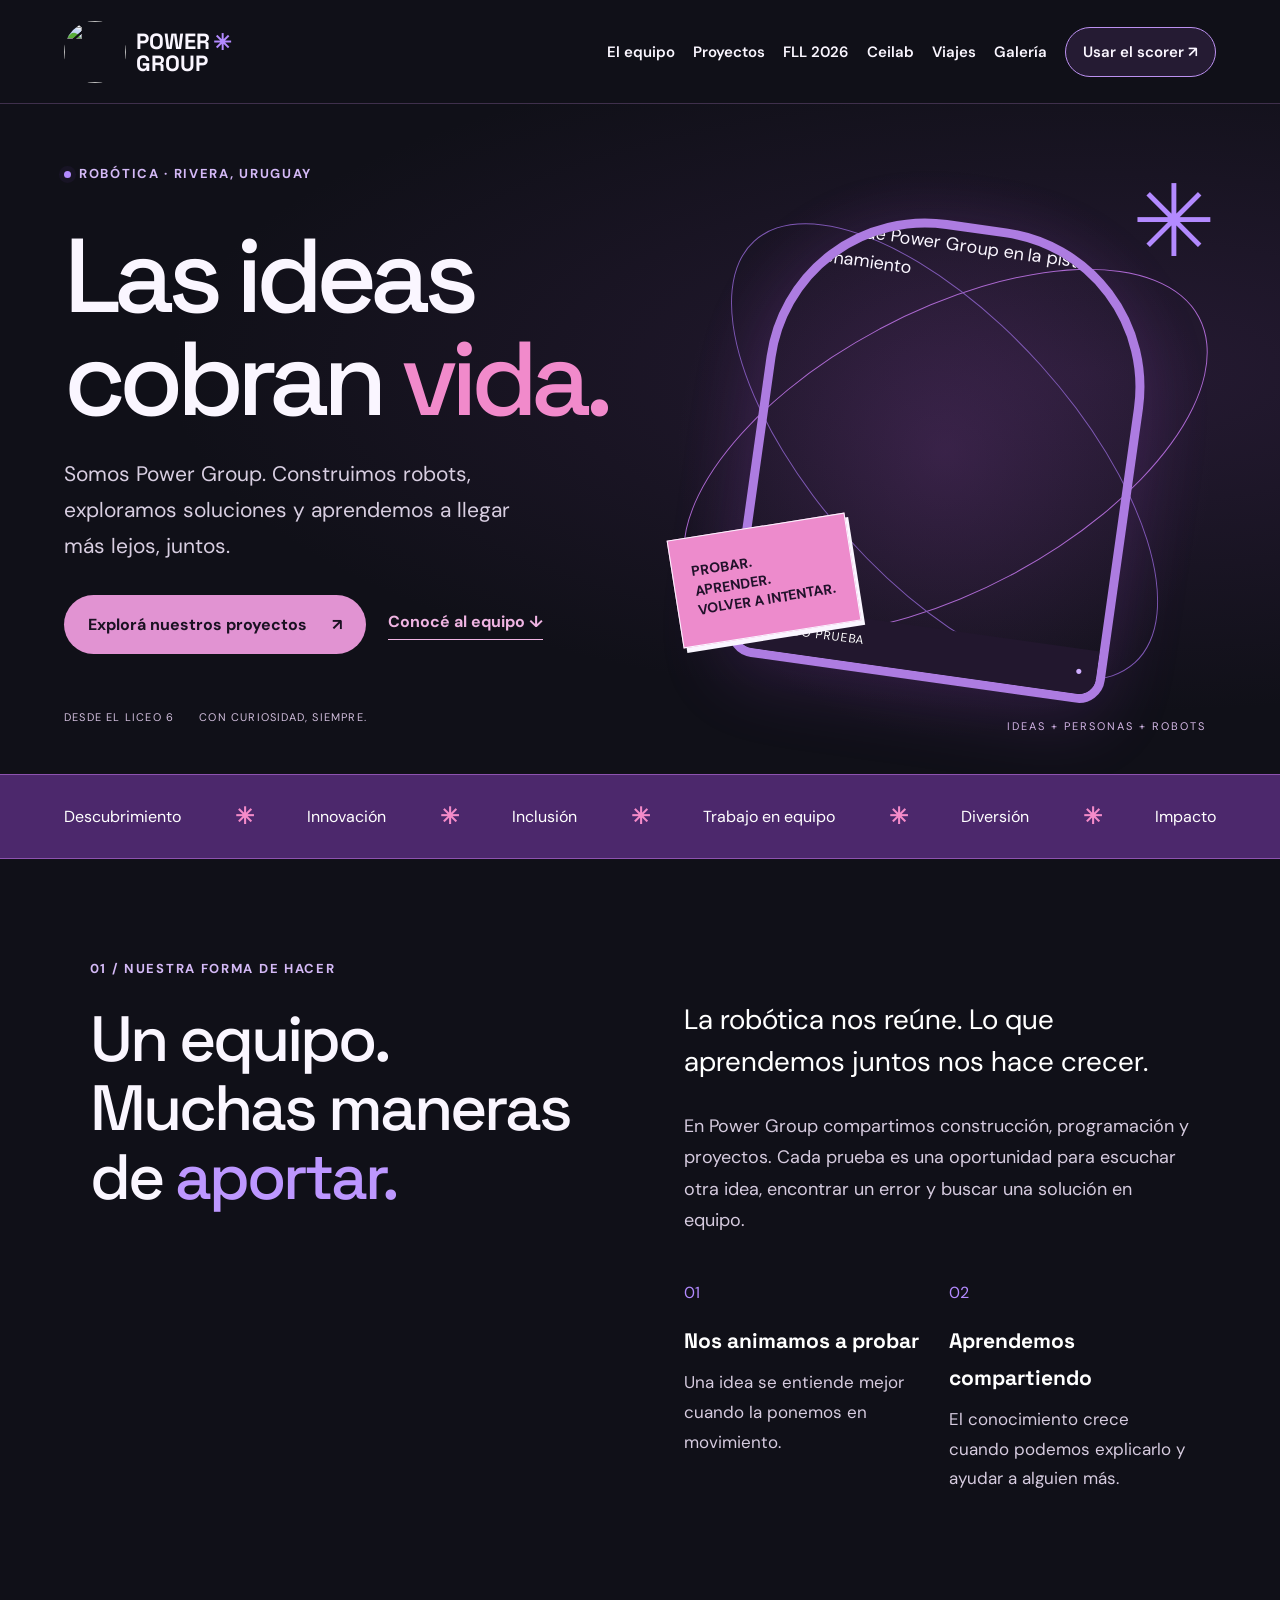
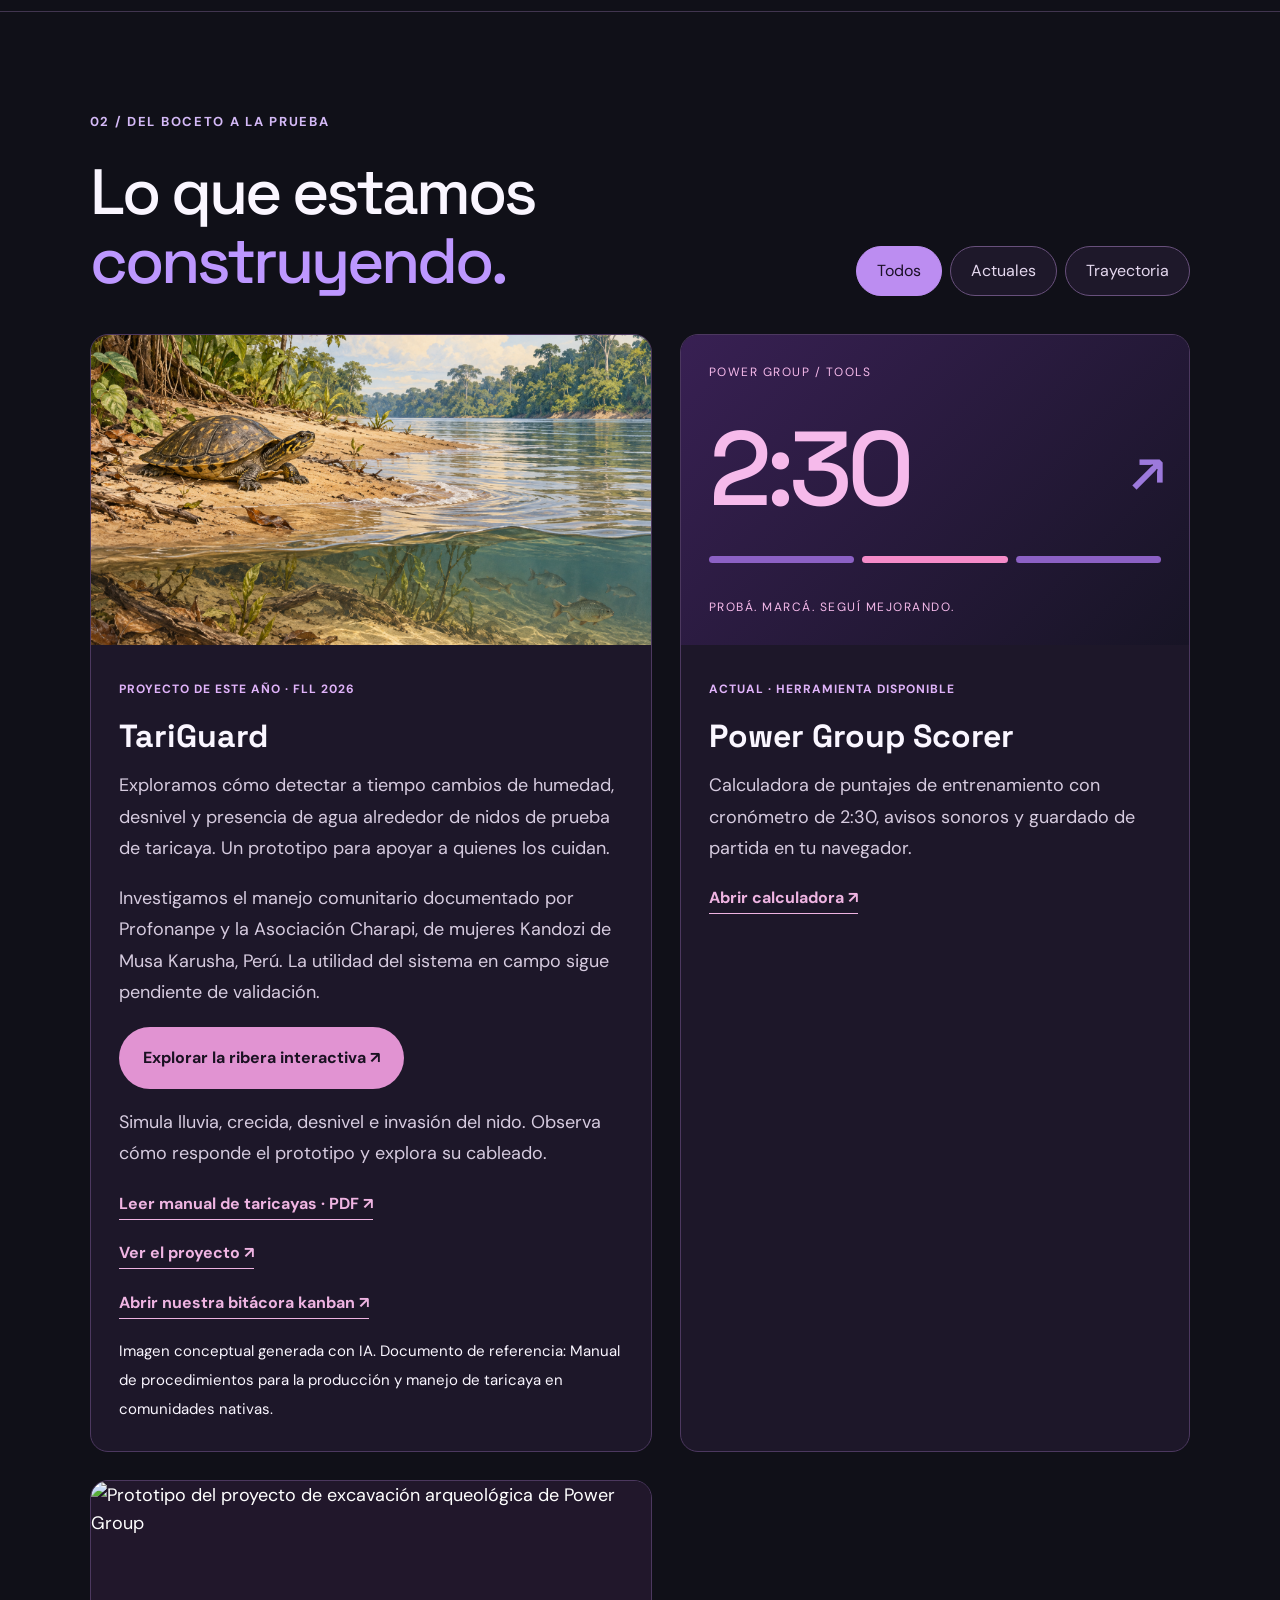
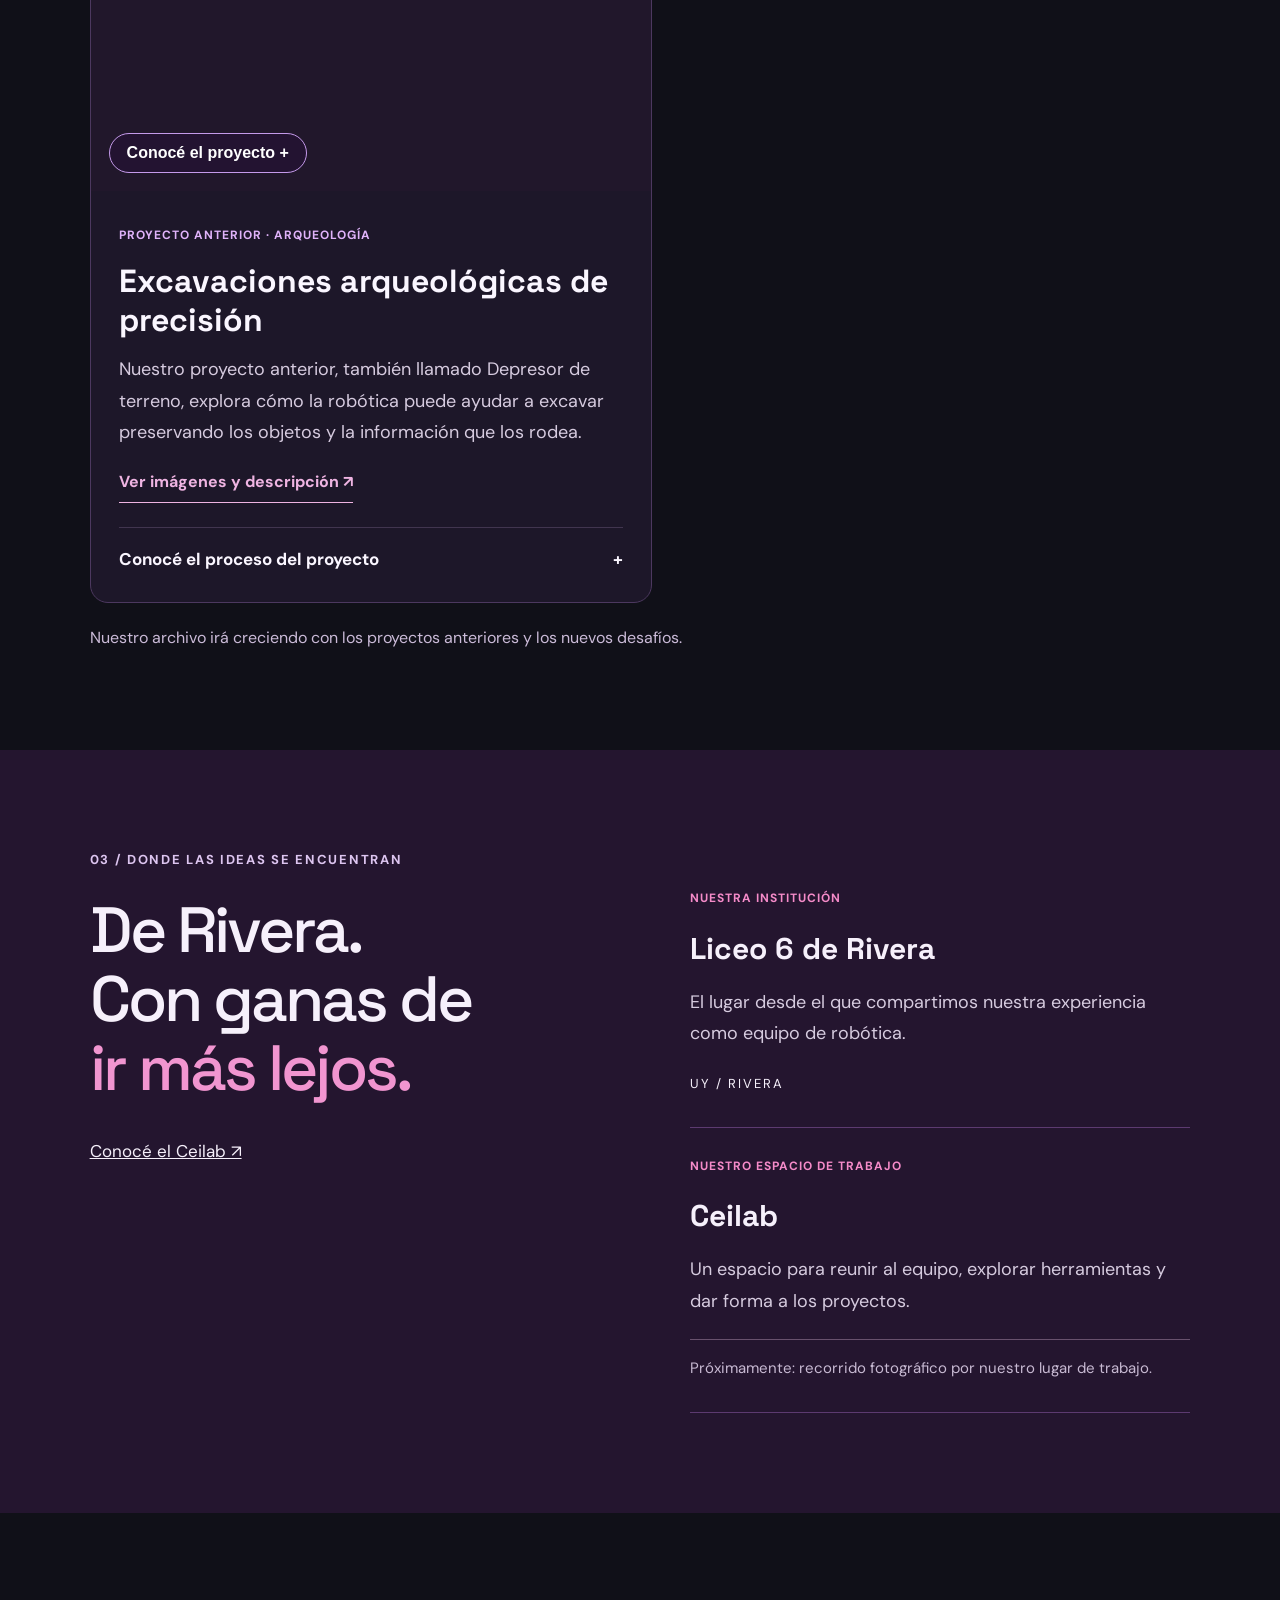
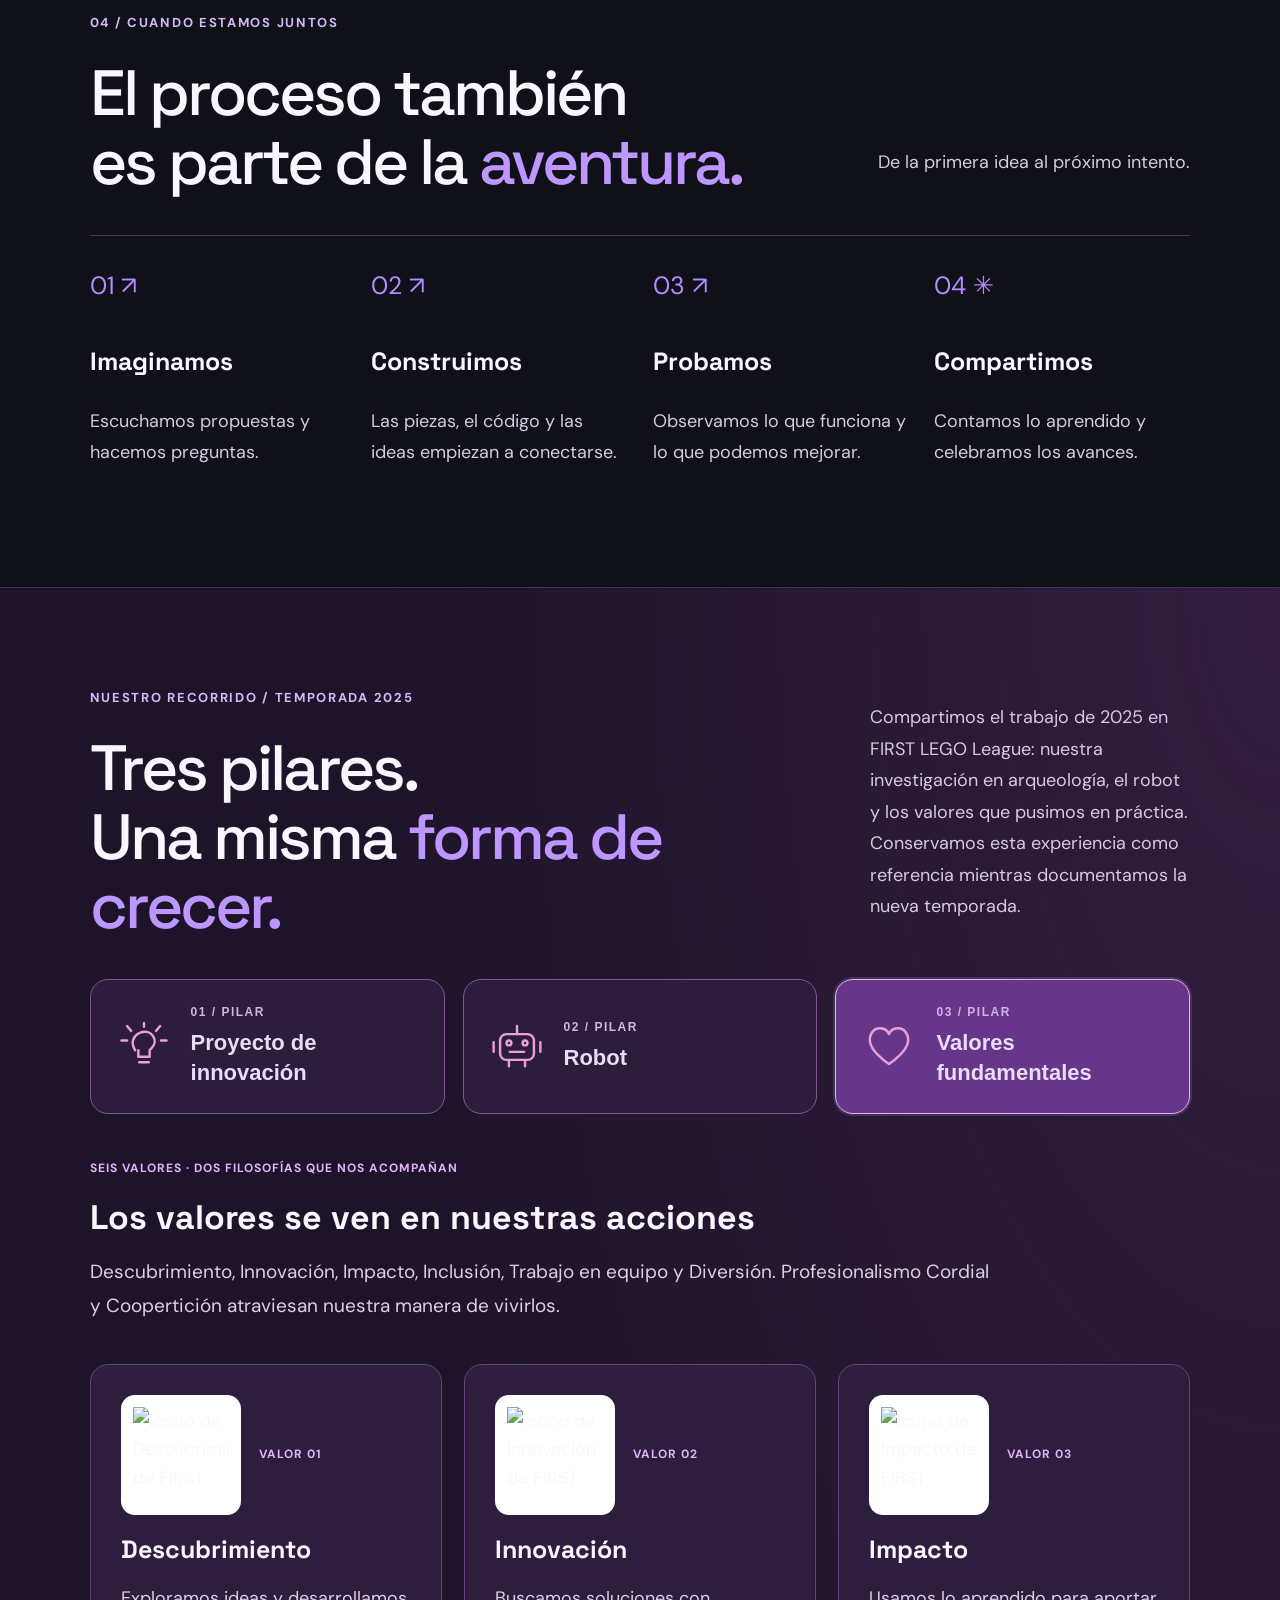
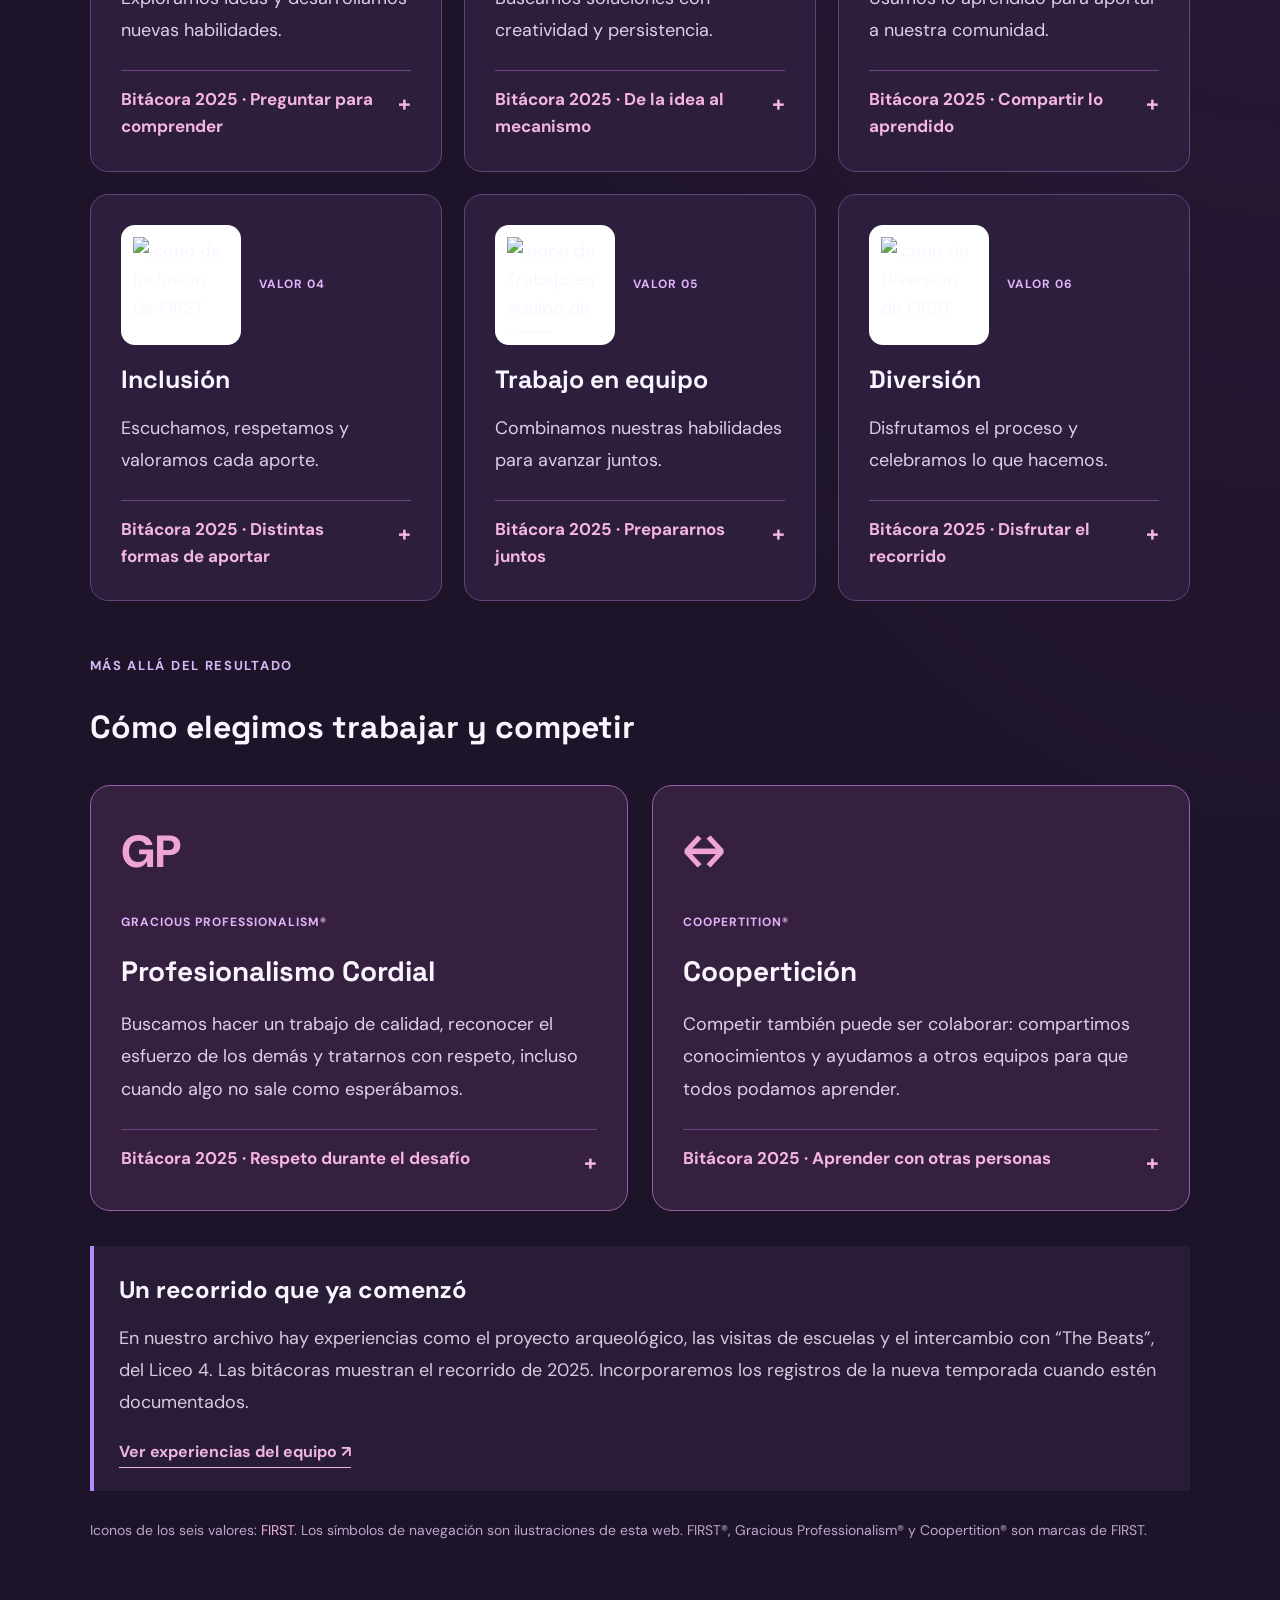
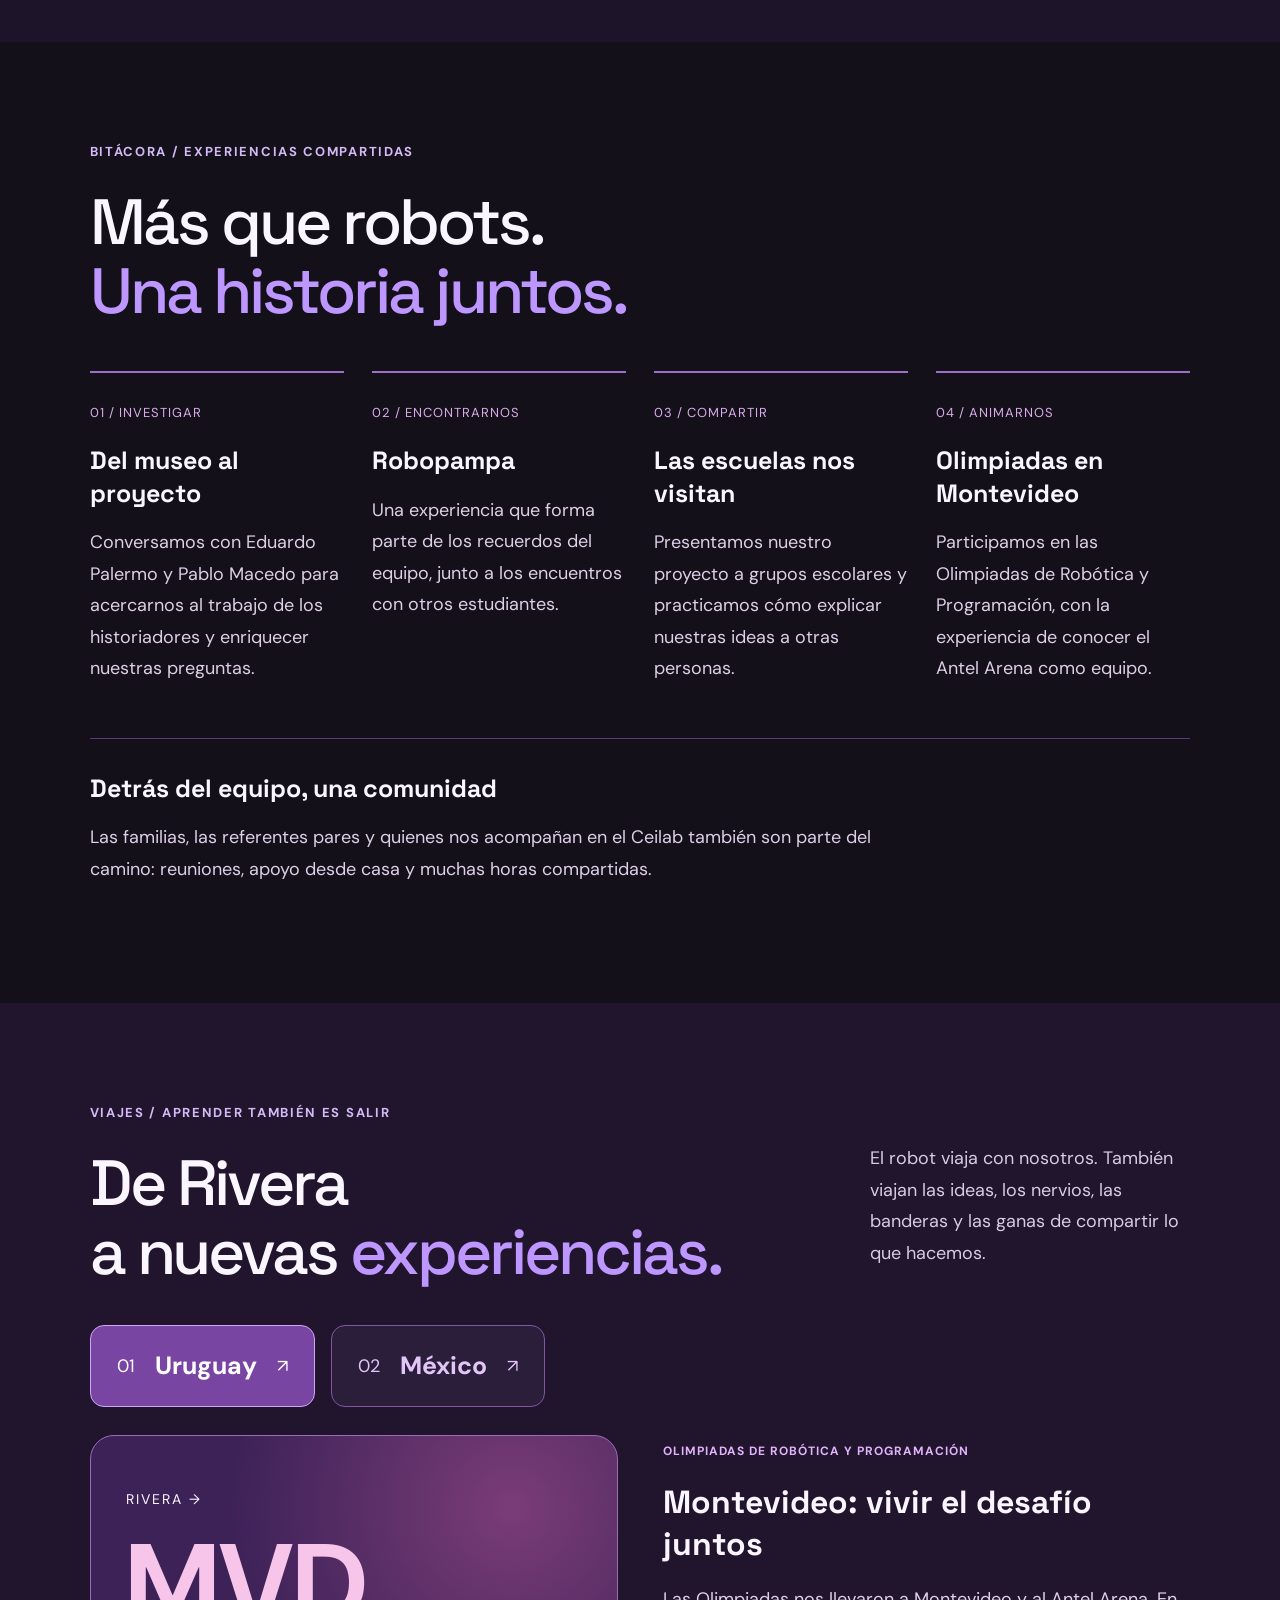
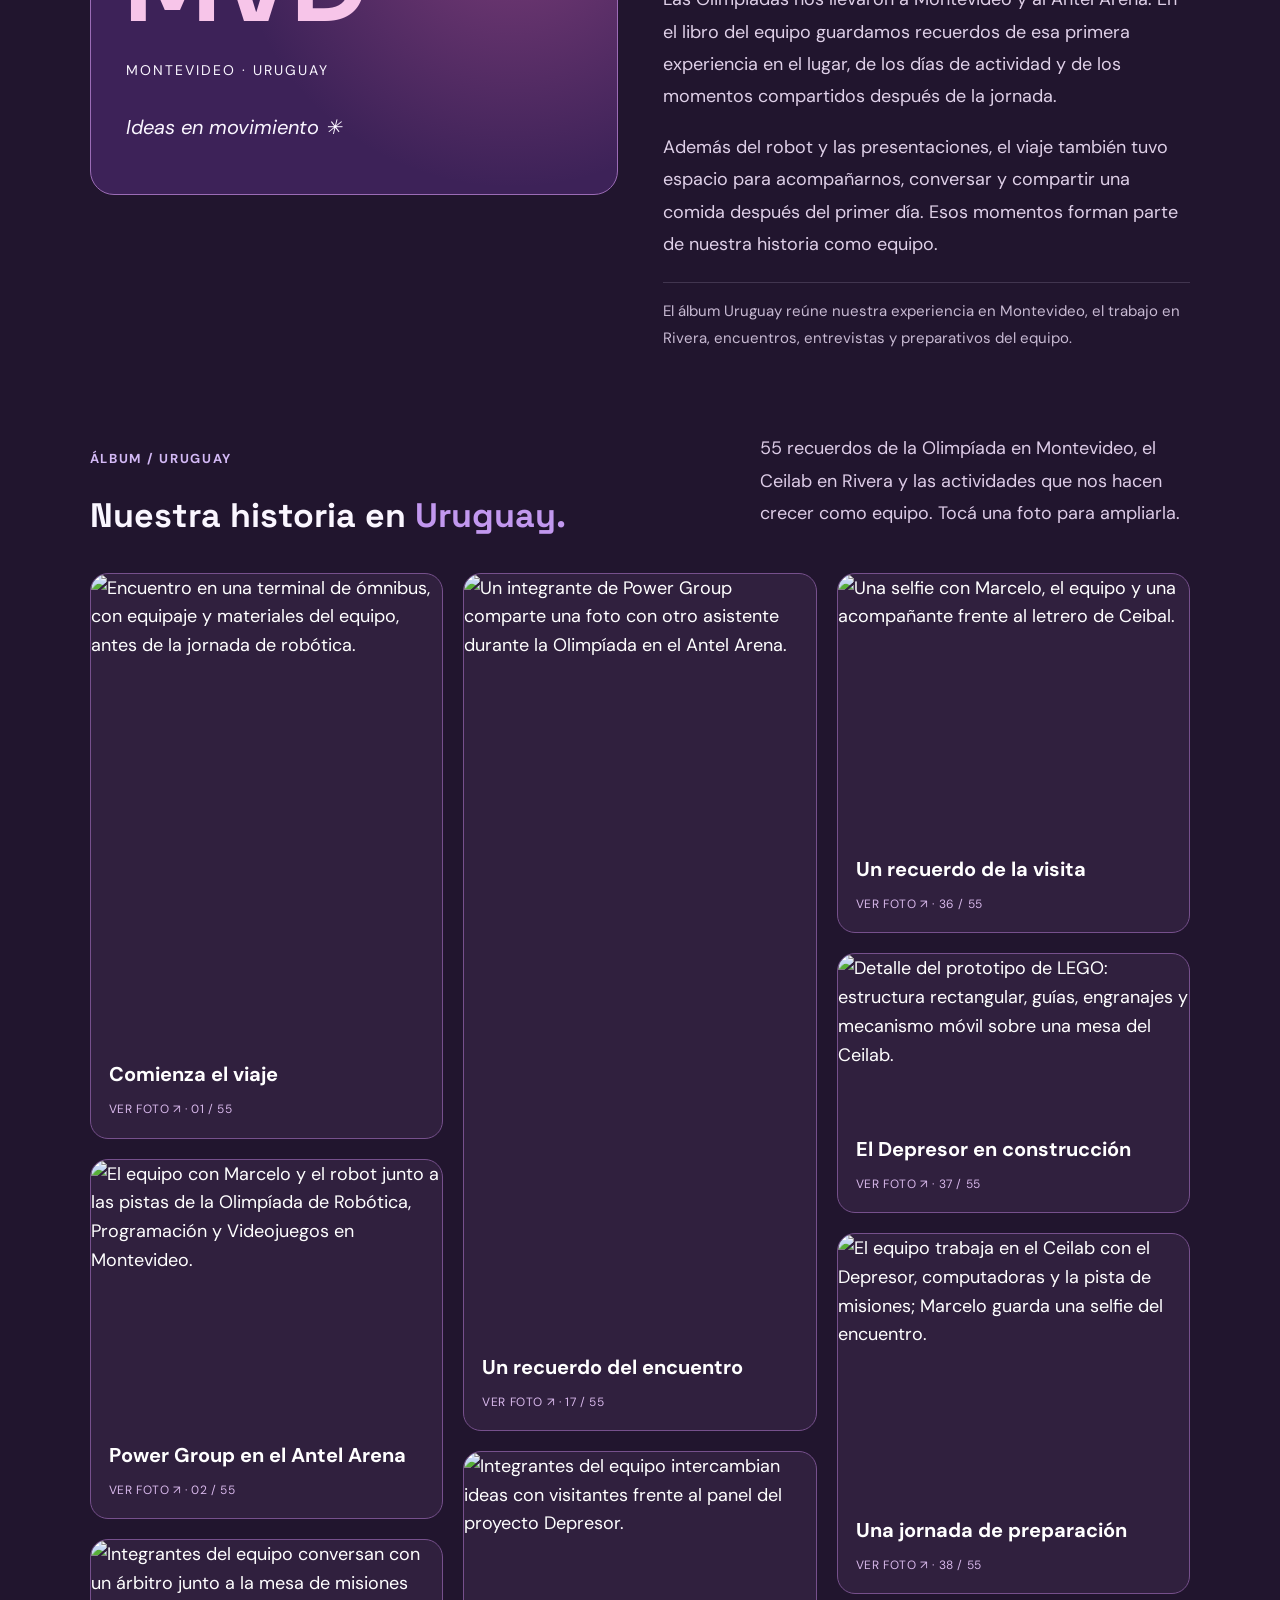
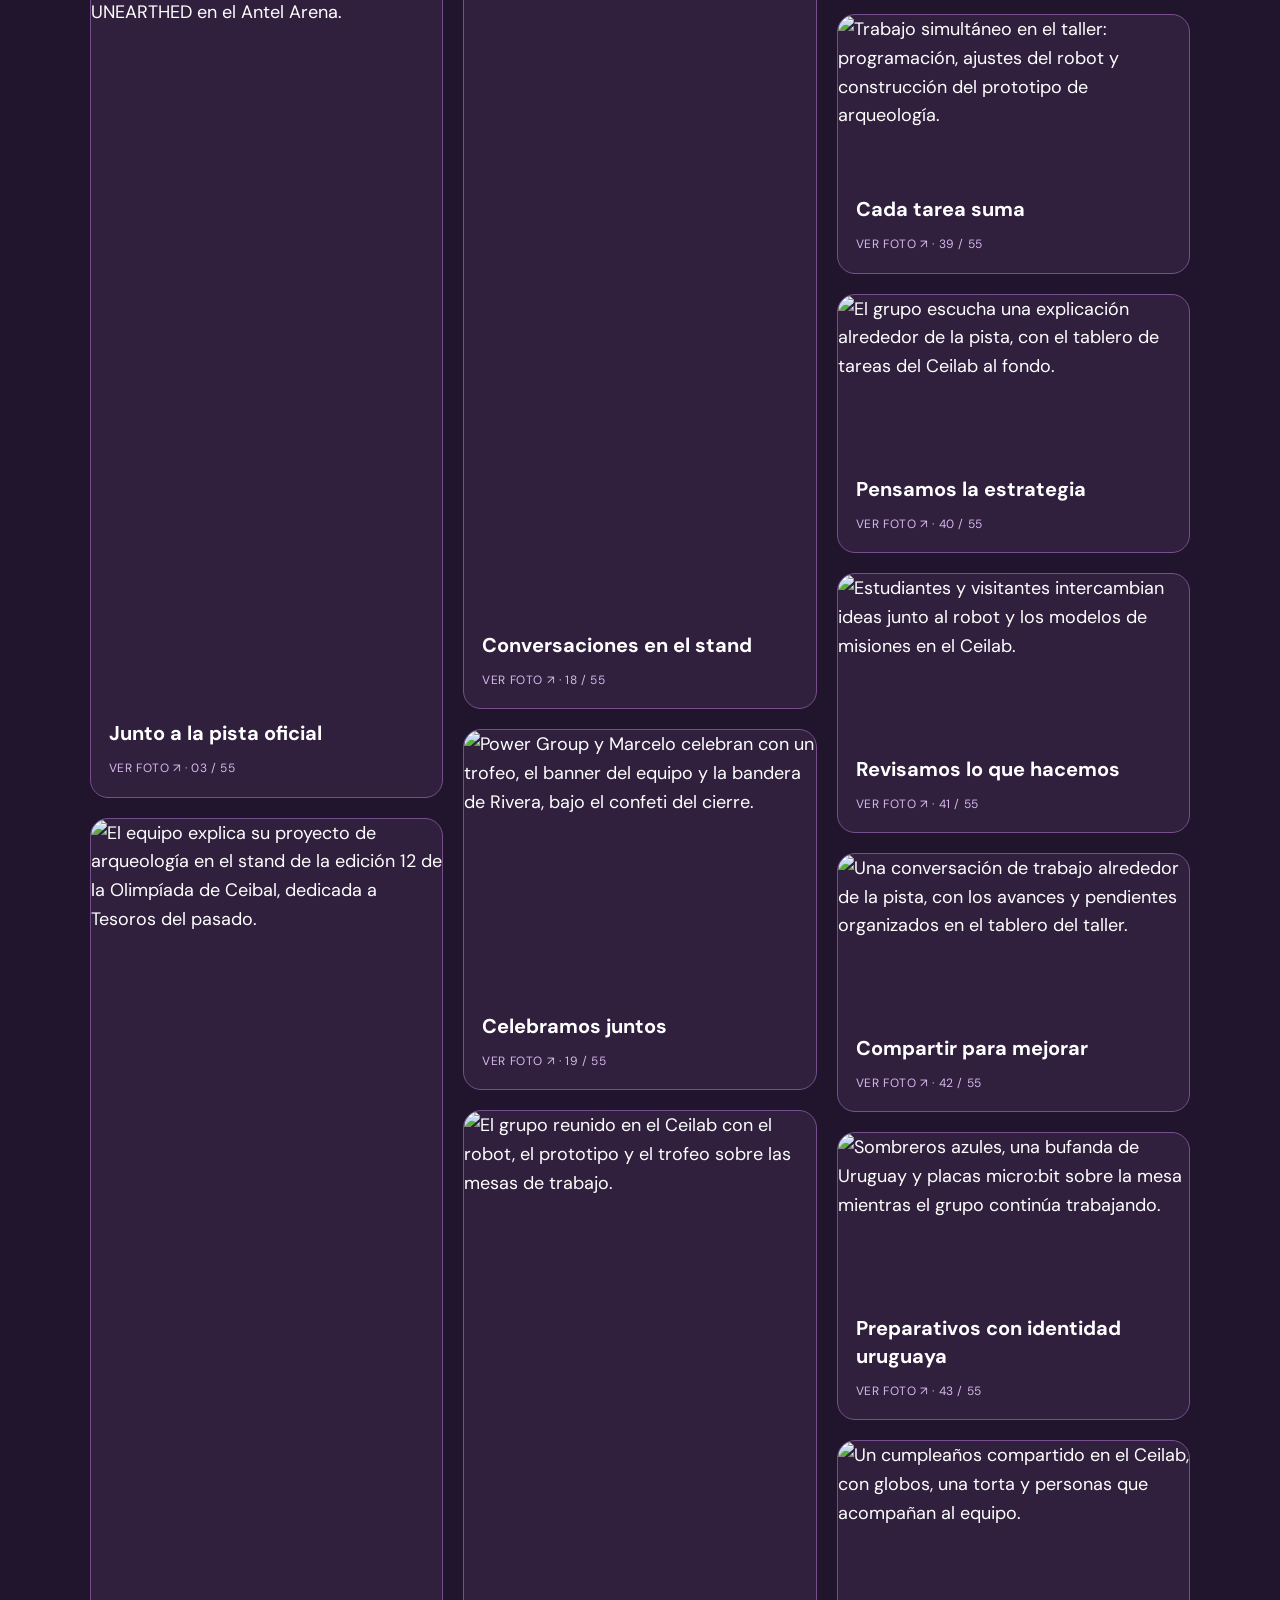
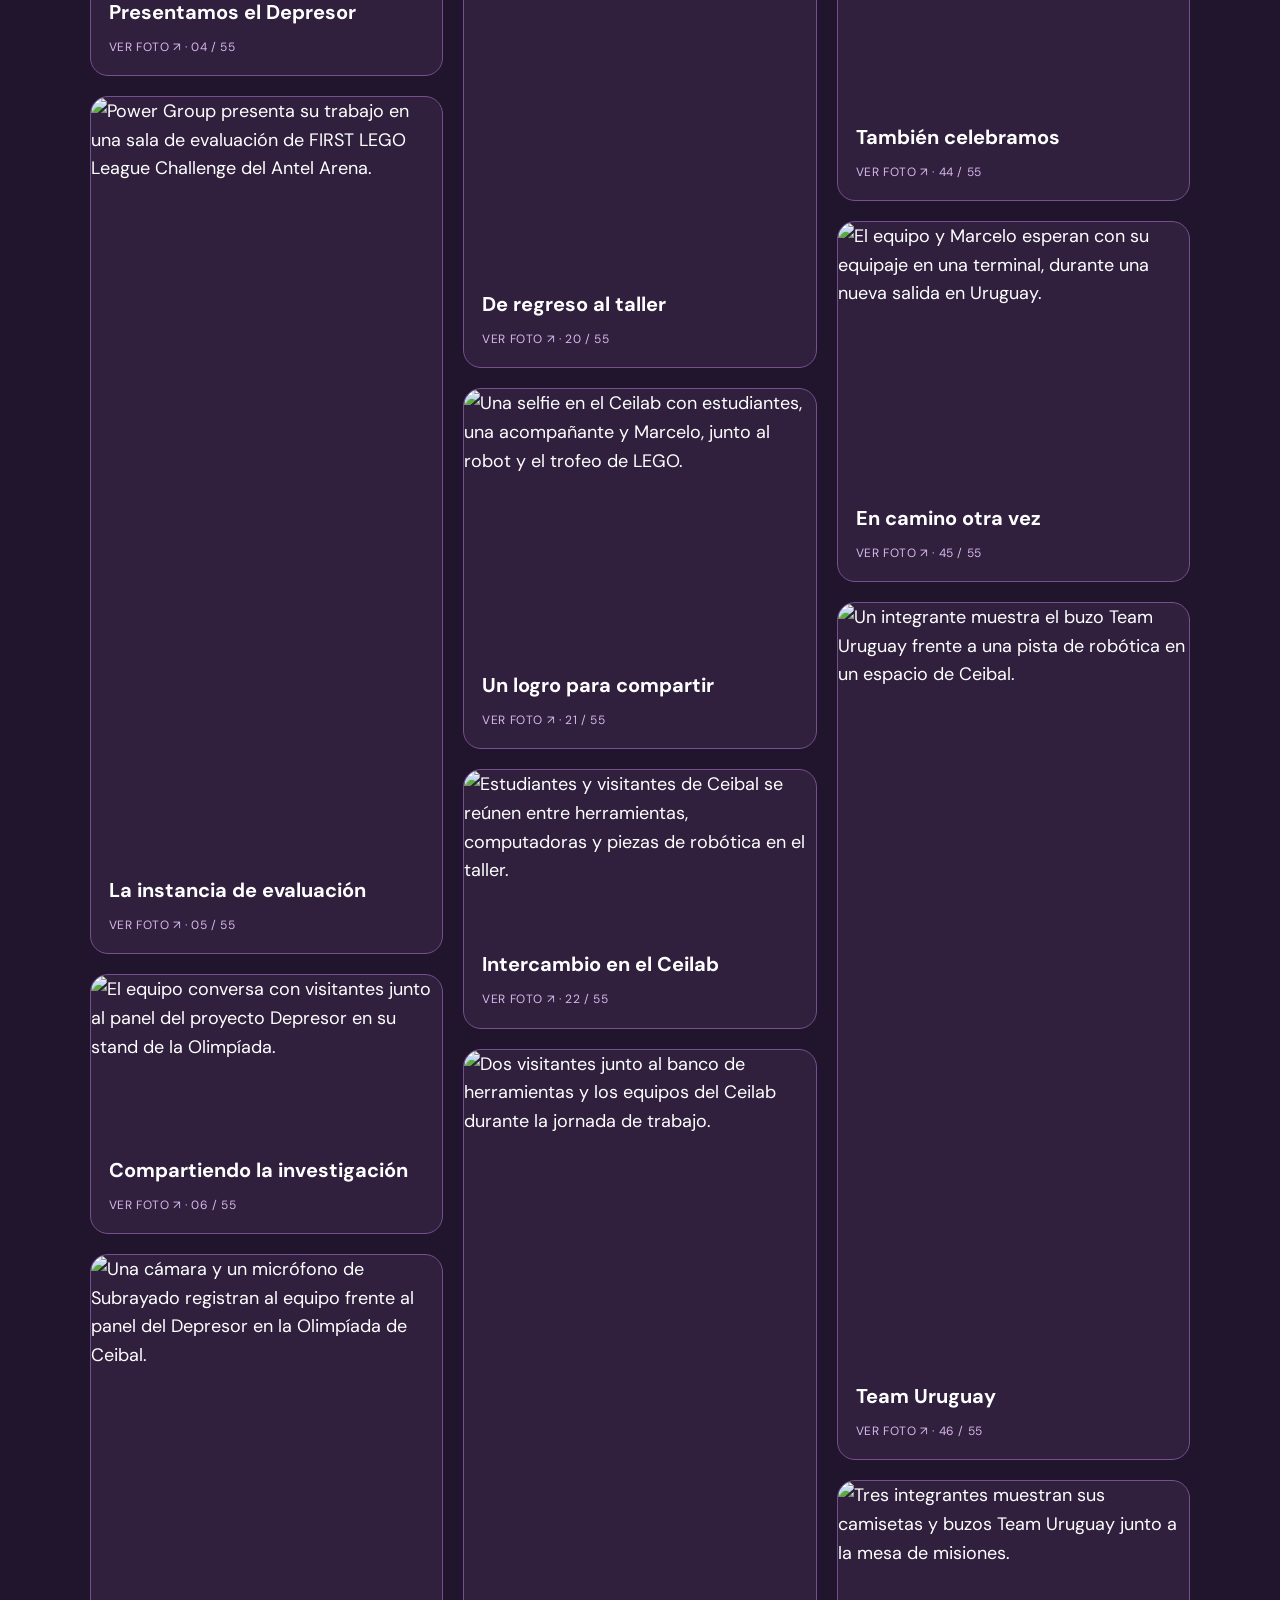
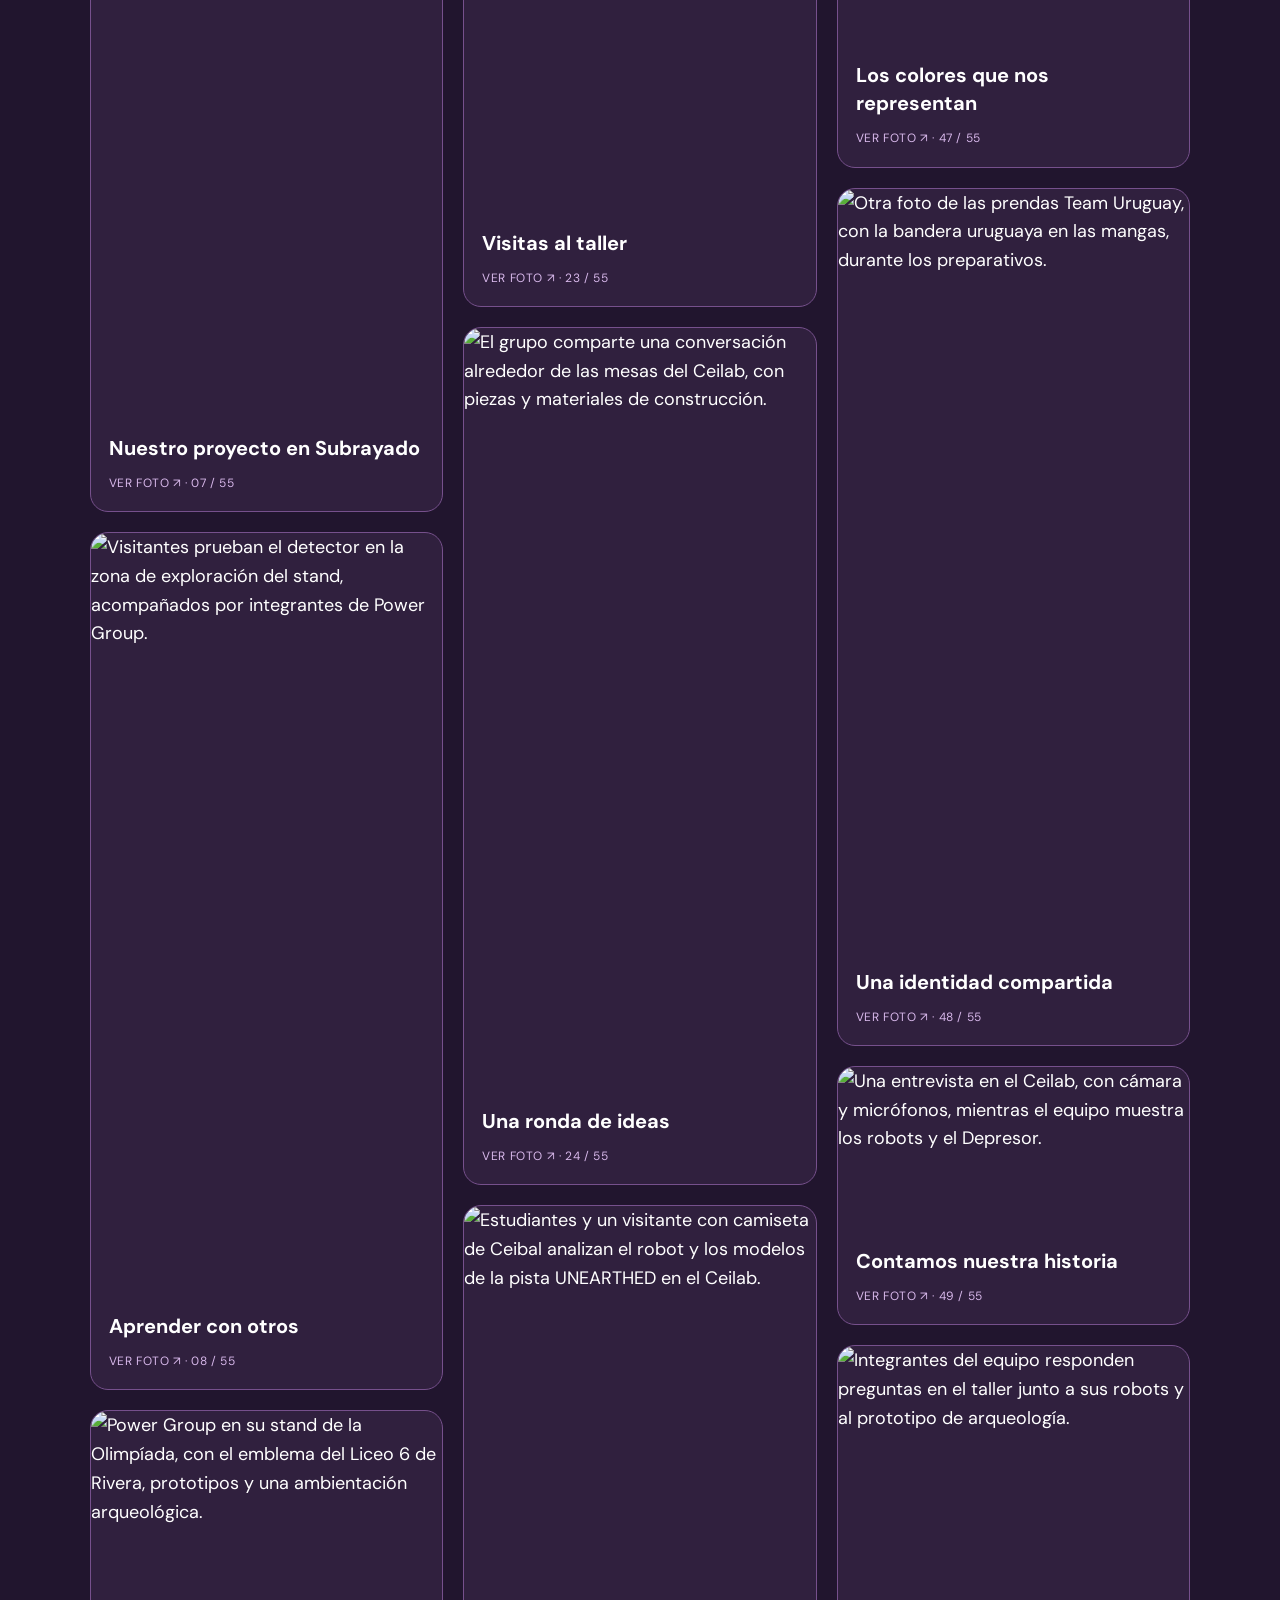
==== commit bd5cbe81: "Add interactive TariGuard riverbank demo" ====
--- a/index.html
+++ b/index.html
@@ -7,7 +7,7 @@
 <section class="hero"><div class="hero-copy"><p class="eyebrow"><span class="live-dot"></span> ROBÓTICA · RIVERA, URUGUAY</p><h1>Las ideas<br>cobran <em>vida.</em></h1><p class="intro">Somos Power Group. Construimos robots, exploramos soluciones y aprendemos a llegar más lejos, juntos.</p><div class="hero-actions"><a class="button dark" href="#proyectos">Explorá nuestros proyectos <span>↗</span></a><a class="text-link" href="#nosotros">Conocé al equipo ↓</a></div><div class="hero-foot"><span>DESDE EL LICEO 6</span><span>CON CURIOSIDAD, SIEMPRE.</span></div></div><div class="hero-art"><div class="orbit orbit-one"></div><div class="orbit orbit-two"></div><div class="robot-photo"><img src="assets/robot.jpg" alt="Robot de Power Group en la pista de entrenamiento"><span class="photo-label">EN MODO PRUEBA <span>●</span></span></div><span class="sticker">PROBAR.<br>APRENDER.<br>VOLVER A INTENTAR.</span><span class="art-cross">✳</span><span class="art-caption">IDEAS + PERSONAS + ROBOTS</span></div></section>
 <div class="values-strip" aria-label="Nuestros valores"><span>Descubrimiento</span><b>✳</b><span>Innovación</span><b>✳</b><span>Inclusión</span><b>✳</b><span>Trabajo en equipo</span><b>✳</b><span>Diversión</span><b>✳</b><span>Impacto</span></div>
 <section class="section about" id="nosotros"><div><p class="eyebrow">01 / NUESTRA FORMA DE HACER</p><h2>Un equipo.<br>Muchas maneras<br>de <em>aportar.</em></h2></div><div class="about-copy"><p class="big-copy">La robótica nos reúne. Lo que aprendemos juntos nos hace crecer.</p><p>En Power Group compartimos construcción, programación y proyectos. Cada prueba es una oportunidad para escuchar otra idea, encontrar un error y buscar una solución en equipo.</p><div class="about-notes"><div><span>01</span><h3>Nos animamos a probar</h3><p>Una idea se entiende mejor cuando la ponemos en movimiento.</p></div><div><span>02</span><h3>Aprendemos compartiendo</h3><p>El conocimiento crece cuando podemos explicarlo y ayudar a alguien más.</p></div></div></div></section>
-<section class="section projects" id="proyectos"><div class="section-title"><div><p class="eyebrow">02 / DEL BOCETO A LA PRUEBA</p><h2>Lo que estamos<br><em>construyendo.</em></h2></div><div class="filters" aria-label="Filtrar proyectos"><button class="active" data-project="all" aria-pressed="true">Todos</button><button data-project="actual" aria-pressed="false">Actuales</button><button data-project="archivo" aria-pressed="false">Trayectoria</button></div></div><div class="project-grid"><article class="project" data-kind="actual" id="tariguard"><img class="project-image" loading="lazy" src="assets/tariguard-amazonia.png" alt="Ilustración conceptual de una taricaya en la Amazonia"><div class="project-info"><span class="tag">PROYECTO DE ESTE AÑO · FLL 2026</span><h3>TariGuard</h3><p>Exploramos cómo detectar a tiempo cambios de humedad, desnivel y presencia de agua alrededor de nidos de prueba de taricaya. Un prototipo para apoyar a quienes los cuidan.</p><p>Investigamos el manejo comunitario documentado por Profonanpe y la Asociación Charapi, de mujeres Kandozi de Musa Karusha, Perú. La utilidad del sistema en campo sigue pendiente de validación.</p><p><a class="text-link" href="docs/manual-taricayas.pdf" target="_blank" rel="noopener noreferrer">Leer manual de taricayas · PDF ↗</a></p><p><a class="text-link" href="https://www.canva.com/design/DAHZVXwuhDQ/r-Wg2uYdMoXOPW84A0ZG5A/view" target="_blank" rel="noopener noreferrer">Ver el proyecto ↗</a></p><p><a class="text-link" href="https://powergroup-robotica.github.io/tariguard-kanban/" target="_blank" rel="noopener noreferrer">Abrir nuestra bitácora kanban ↗</a></p><small>Imagen conceptual generada con IA. Documento de referencia: Manual de procedimientos para la producción y manejo de taricaya en comunidades nativas.</small></div></article><article class="project featured" data-kind="actual"><div class="scorer-visual"><span class="mini-brand">POWER GROUP / TOOLS</span><span class="digital">2:30<span>↗</span></span><div class="score-bars"><i></i><i></i><i></i></div><span>PROBÁ. MARCÁ. SEGUÍ MEJORANDO.</span></div><div class="project-info"><span class="tag">ACTUAL · HERRAMIENTA DISPONIBLE</span><h3>Power Group Scorer</h3><p>Calculadora de puntajes de entrenamiento con cronómetro de 2:30, avisos sonoros y guardado de partida en tu navegador.</p><a class="text-link" href="https://powergroup-robotica.github.io/powergroup-scorer/">Abrir calculadora ↗</a></div></article><article class="project" data-kind="archivo"><button class="project-photo-button" data-open-project aria-haspopup="dialog" aria-controls="project-dialog" aria-label="Ver imágenes y descripción del depresor"><img class="project-image" loading="lazy" src="assets/excavadora-prototipo.jpg" alt="Prototipo del proyecto de excavación arqueológica de Power Group"><span>Conocé el proyecto +</span></button><div class="project-info"><span class="tag">PROYECTO ANTERIOR · ARQUEOLOGÍA</span><h3>Excavaciones arqueológicas de precisión</h3><p>Nuestro proyecto anterior, también llamado Depresor de terreno, explora cómo la robótica puede ayudar a excavar preservando los objetos y la información que los rodea.</p><button class="text-link project-open" data-open-project aria-haspopup="dialog" aria-controls="project-dialog">Ver imágenes y descripción ↗</button><details class="project-details"><summary>Conocé el proceso del proyecto <span>+</span></summary><h4>Robótica al servicio del patrimonio</h4><p>Investigamos cómo una excavación controlada y un registro de ubicación y profundidad pueden ayudar a conservar el contexto de los hallazgos.</p><p>El panel del proyecto reúne las imágenes del prototipo, las etapas de funcionamiento propuestas y la metodología prevista para evaluarlo.</p></details></div></article></div><p class="section-note">Nuestro archivo irá creciendo con los proyectos anteriores y los nuevos desafíos.</p></section>
+<section class="section projects" id="proyectos"><div class="section-title"><div><p class="eyebrow">02 / DEL BOCETO A LA PRUEBA</p><h2>Lo que estamos<br><em>construyendo.</em></h2></div><div class="filters" aria-label="Filtrar proyectos"><button class="active" data-project="all" aria-pressed="true">Todos</button><button data-project="actual" aria-pressed="false">Actuales</button><button data-project="archivo" aria-pressed="false">Trayectoria</button></div></div><div class="project-grid"><article class="project" data-kind="actual" id="tariguard"><img class="project-image" loading="lazy" src="assets/tariguard-amazonia.png" alt="Ilustración conceptual de una taricaya en la Amazonia"><div class="project-info"><span class="tag">PROYECTO DE ESTE AÑO · FLL 2026</span><h3>TariGuard</h3><p>Exploramos cómo detectar a tiempo cambios de humedad, desnivel y presencia de agua alrededor de nidos de prueba de taricaya. Un prototipo para apoyar a quienes los cuidan.</p><p>Investigamos el manejo comunitario documentado por Profonanpe y la Asociación Charapi, de mujeres Kandozi de Musa Karusha, Perú. La utilidad del sistema en campo sigue pendiente de validación.</p><p><a class="button dark" href="tariguard/ribera.html" target="_blank" rel="noopener noreferrer">Explorar la ribera interactiva ↗</a></p><p>Simula lluvia, crecida, desnivel e invasión del nido. Observa cómo responde el prototipo y explora su cableado.</p><p><a class="text-link" href="docs/manual-taricayas.pdf" target="_blank" rel="noopener noreferrer">Leer manual de taricayas · PDF ↗</a></p><p><a class="text-link" href="https://www.canva.com/design/DAHZVXwuhDQ/r-Wg2uYdMoXOPW84A0ZG5A/view" target="_blank" rel="noopener noreferrer">Ver el proyecto ↗</a></p><p><a class="text-link" href="https://powergroup-robotica.github.io/tariguard-kanban/" target="_blank" rel="noopener noreferrer">Abrir nuestra bitácora kanban ↗</a></p><small>Imagen conceptual generada con IA. Documento de referencia: Manual de procedimientos para la producción y manejo de taricaya en comunidades nativas.</small></div></article><article class="project featured" data-kind="actual"><div class="scorer-visual"><span class="mini-brand">POWER GROUP / TOOLS</span><span class="digital">2:30<span>↗</span></span><div class="score-bars"><i></i><i></i><i></i></div><span>PROBÁ. MARCÁ. SEGUÍ MEJORANDO.</span></div><div class="project-info"><span class="tag">ACTUAL · HERRAMIENTA DISPONIBLE</span><h3>Power Group Scorer</h3><p>Calculadora de puntajes de entrenamiento con cronómetro de 2:30, avisos sonoros y guardado de partida en tu navegador.</p><a class="text-link" href="https://powergroup-robotica.github.io/powergroup-scorer/">Abrir calculadora ↗</a></div></article><article class="project" data-kind="archivo"><button class="project-photo-button" data-open-project aria-haspopup="dialog" aria-controls="project-dialog" aria-label="Ver imágenes y descripción del depresor"><img class="project-image" loading="lazy" src="assets/excavadora-prototipo.jpg" alt="Prototipo del proyecto de excavación arqueológica de Power Group"><span>Conocé el proyecto +</span></button><div class="project-info"><span class="tag">PROYECTO ANTERIOR · ARQUEOLOGÍA</span><h3>Excavaciones arqueológicas de precisión</h3><p>Nuestro proyecto anterior, también llamado Depresor de terreno, explora cómo la robótica puede ayudar a excavar preservando los objetos y la información que los rodea.</p><button class="text-link project-open" data-open-project aria-haspopup="dialog" aria-controls="project-dialog">Ver imágenes y descripción ↗</button><details class="project-details"><summary>Conocé el proceso del proyecto <span>+</span></summary><h4>Robótica al servicio del patrimonio</h4><p>Investigamos cómo una excavación controlada y un registro de ubicación y profundidad pueden ayudar a conservar el contexto de los hallazgos.</p><p>El panel del proyecto reúne las imágenes del prototipo, las etapas de funcionamiento propuestas y la metodología prevista para evaluarlo.</p></details></div></article></div><p class="section-note">Nuestro archivo irá creciendo con los proyectos anteriores y los nuevos desafíos.</p></section>
 <section class="section place" id="ceilab"><div class="place-heading"><p class="eyebrow">03 / DONDE LAS IDEAS SE ENCUENTRAN</p><h2>De Rivera.<br>Con ganas de<br><em>ir más lejos.</em></h2><div class="place-links"><a href="https://www.instagram.com/ceilabliceo6rivera/" target="_blank" rel="noopener noreferrer">Conocé el Ceilab ↗</a></div></div><div class="place-panels"><article><span class="tag">NUESTRA INSTITUCIÓN</span><h3>Liceo 6 de Rivera</h3><p>El lugar desde el que compartimos nuestra experiencia como equipo de robótica.</p><span class="place-mark">UY / RIVERA</span></article><article><span class="tag">NUESTRO ESPACIO DE TRABAJO</span><h3>Ceilab</h3><p>Un espacio para reunir al equipo, explorar herramientas y dar forma a los proyectos.</p><p class="editor-note">Próximamente: recorrido fotográfico por nuestro lugar de trabajo.</p></article></div></section>
 <section class="section together" id="juntos"><p class="eyebrow">04 / CUANDO ESTAMOS JUNTOS</p><div class="section-title"><h2>El proceso también<br>es parte de la <em>aventura.</em></h2><p>De la primera idea al próximo intento.</p></div><div class="process"><article><span>01 ↗</span><h3>Imaginamos</h3><p>Escuchamos propuestas y hacemos preguntas.</p></article><article><span>02 ↗</span><h3>Construimos</h3><p>Las piezas, el código y las ideas empiezan a conectarse.</p></article><article><span>03 ↗</span><h3>Probamos</h3><p>Observamos lo que funciona y lo que podemos mejorar.</p></article><article><span>04 ✳</span><h3>Compartimos</h3><p>Contamos lo aprendido y celebramos los avances.</p></article></div></section>
 <section class="section fll-hub" id="fll"><div class="section-title"><div><p class="eyebrow">NUESTRO RECORRIDO / TEMPORADA 2025</p><h2>Tres pilares.<br>Una misma <em>forma de crecer.</em></h2></div><p>Compartimos el trabajo de 2025 en FIRST LEGO League: nuestra investigación en arqueología, el robot y los valores que pusimos en práctica. Conservamos esta experiencia como referencia mientras documentamos la nueva temporada.</p></div><div class="fll-tabs" role="group" aria-label="Explorar los tres pilares de FLL"><button data-pillar="innovation" class="" aria-pressed="false" aria-controls="pillar-innovation"><svg viewBox="0 0 72 72" aria-hidden="true" fill="none" stroke="currentColor" stroke-width="3" stroke-linecap="round" stroke-linejoin="round"><path d="M25 40c-12-18 15-32 23-16 4 8-2 13-5 16v8H29v-8M30 55h12M36 6v5M8 28h7M57 28h7M15 10l5 6M56 10l-5 6"/></svg><span><small>01 / PILAR</small>Proyecto de innovación</span></button><button data-pillar="robot" class="" aria-pressed="false" aria-controls="pillar-robot"><svg viewBox="0 0 72 72" aria-hidden="true" fill="none" stroke="currentColor" stroke-width="3" stroke-linecap="round" stroke-linejoin="round"><rect x="15" y="20" width="42" height="32" rx="8"/><path d="M36 10v10M7 30v12M65 30v12M26 60v-8M46 60v-8M27 42h18"/><circle cx="26" cy="31" r="3"/><circle cx="46" cy="31" r="3"/></svg><span><small>02 / PILAR</small>Robot</span></button><button data-pillar="values" class="active" aria-pressed="true" aria-controls="pillar-values"><svg viewBox="0 0 72 72" aria-hidden="true" fill="none" stroke="currentColor" stroke-width="3" stroke-linecap="round" stroke-linejoin="round"><path d="M36 57S7 39 13 22c5-14 20-10 23-2 3-8 18-12 23 2 6 17-23 35-23 35Z"/></svg><span><small>03 / PILAR</small>Valores fundamentales</span></button></div><div class="pillar-panel" id="pillar-innovation" hidden><span class="tag">INVESTIGAR · DISEÑAR · COMPARTIR</span><h3>Depresor: tecnología para explorar el pasado</h3><p>En 2025 investigamos cómo apoyar una excavación arqueológica sin perder el contexto de los hallazgos. Las conversaciones con Eduardo Palermo acercaron al equipo al problema y dieron lugar al Depresor: un prototipo de mecanismo para explorar desplazamientos controlados. Es una propuesta en desarrollo, sin resultados de validación en una excavación real.</p><details class="season-record"><summary>Bitácora 2025 · Investigación y prototipo <span>+</span></summary><dl><dt>Qué hicimos</dt><dd>Partimos del desafío de conservar el contexto de los objetos arqueológicos y construimos una propuesta de mecanismo para explorar la excavación controlada.</dd><dt>Qué aprendimos</dt><dd>Consultar a personas que conocen el problema nos ayuda a revisar una idea antes de presentarla como solución.</dd><dt>Cómo lo mostramos</dt><dd>Presentación del Depresor en la Olimpíada de Ceibal, noviembre de 2025.</dd></dl><figure class="season-evidence"><img src="assets/uruguay/uruguay-04.jpg" alt="Presentación del Depresor en la Olimpíada de Ceibal, noviembre de 2025." loading="lazy"><figcaption>Registro del equipo · Uruguay, 2025</figcaption></figure><a class="text-link" href="#viajes">Explorar el álbum Uruguay ↗</a></details><a class="text-link" href="#proyectos">Ver nuestro archivo de proyectos ↗</a></div><div class="pillar-panel" id="pillar-robot" hidden><span class="tag">DISEÑO · PROGRAMACIÓN · JUEGO DEL ROBOT</span><h3>Construir, probar y volver a intentar</h3><p>En 2025 construimos, programamos y probamos el robot para las misiones de UNEARTHED. Trabajamos con accesorios y recorridos, practicamos juntos y llevamos el robot a la Olimpíada de Ceibal en el Antel Arena. Las pruebas y los ajustes formaron parte del aprendizaje.</p><details class="season-record"><summary>Bitácora 2025 · Del taller a la pista <span>+</span></summary><dl><dt>Qué hicimos</dt><dd>Ensayamos misiones, ajustamos mecanismos y participamos en las pistas de la Olimpíada de Ceibal, el 5 y 6 de noviembre de 2025.</dd><dt>Qué aprendimos</dt><dd>Una estrategia necesita pruebas y coordinación; también practicamos después de la jornada para revisar lo que podíamos mejorar.</dd><dt>Cómo lo mostramos</dt><dd>Robot junto a la pista oficial y ensayo del equipo con el tapete UNEARTHED.</dd></dl><figure class="season-evidence"><img src="assets/uruguay/uruguay-03.jpg" alt="Robot junto a la pista oficial y ensayo del equipo con el tapete UNEARTHED." loading="lazy"><figcaption>Registro del equipo · Uruguay, 2025</figcaption></figure><a class="text-link" href="#viajes">Explorar el álbum Uruguay ↗</a></details><a class="text-link" href="#robot">Explorar la evolución del robot ↗</a></div><div class="pillar-panel" id="pillar-values"><div id="valores"><span class="tag">SEIS VALORES · DOS FILOSOFÍAS QUE NOS ACOMPAÑAN</span><h3>Los valores se ven en nuestras acciones</h3><p>Descubrimiento, Innovación, Impacto, Inclusión, Trabajo en equipo y Diversión. Profesionalismo Cordial y Coopertición atraviesan nuestra manera de vivirlos.</p><div class="values-grid"><article class="core-value-card"><div class="core-value-top"><span class="official-icon"><img src="assets/fll/discovery.webp" alt="Icono de Descubrimiento de FIRST" width="120" height="120" loading="lazy"></span><span class="tag">VALOR 01</span></div><h3>Descubrimiento</h3><p>Exploramos ideas y desarrollamos nuevas habilidades.</p><details class="season-record"><summary>Bitácora 2025 · Preguntar para comprender <span>+</span></summary><dl><dt>Qué hicimos</dt><dd>Investigamos el trabajo arqueológico y conversamos con Eduardo Palermo para conocer la importancia del contexto de un hallazgo.</dd><dt>Qué aprendimos</dt><dd>La investigación comienza escuchando y haciendo preguntas, antes de construir un prototipo.</dd><dt>Cómo lo mostramos</dt><dd>Panel y presentación del proyecto Depresor en nuestro stand de 2025.</dd></dl><figure class="season-evidence"><img src="assets/uruguay/uruguay-04.jpg" alt="Panel y presentación del proyecto Depresor en nuestro stand de 2025." loading="lazy"><figcaption>Registro del equipo · Uruguay, 2025</figcaption></figure><a class="text-link" href="#viajes">Explorar el álbum Uruguay ↗</a></details></article><article class="core-value-card"><div class="core-value-top"><span class="official-icon"><img src="assets/fll/innovation.webp" alt="Icono de Innovación de FIRST" width="120" height="120" loading="lazy"></span><span class="tag">VALOR 02</span></div><h3>Innovación</h3><p>Buscamos soluciones con creatividad y persistencia.</p><details class="season-record"><summary>Bitácora 2025 · De la idea al mecanismo <span>+</span></summary><dl><dt>Qué hicimos</dt><dd>Construimos prototipos del Depresor y los mostramos en el Ceilab y en la Olimpíada.</dd><dt>Qué aprendimos</dt><dd>Una primera construcción permite explicar una idea y recibir observaciones; no equivale a una solución validada en campo.</dd><dt>Cómo lo mostramos</dt><dd>Intercambio alrededor de los prototipos en el Ceilab, octubre de 2025.</dd></dl><figure class="season-evidence"><img src="assets/uruguay/uruguay-55.jpg" alt="Intercambio alrededor de los prototipos en el Ceilab, octubre de 2025." loading="lazy"><figcaption>Registro del equipo · Uruguay, 2025</figcaption></figure><a class="text-link" href="#viajes">Explorar el álbum Uruguay ↗</a></details></article><article class="core-value-card"><div class="core-value-top"><span class="official-icon"><img src="assets/fll/impact.webp" alt="Icono de Impacto de FIRST" width="120" height="120" loading="lazy"></span><span class="tag">VALOR 03</span></div><h3>Impacto</h3><p>Usamos lo aprendido para aportar a nuestra comunidad.</p><details class="season-record"><summary>Bitácora 2025 · Compartir lo aprendido <span>+</span></summary><dl><dt>Qué hicimos</dt><dd>Explicamos el proyecto a visitantes del stand y participamos en entrevistas para acercar nuestro trabajo a otras personas.</dd><dt>Qué aprendimos</dt><dd>Comunicar también forma parte del proyecto: nos obliga a contar el problema y la propuesta con claridad.</dd><dt>Cómo lo mostramos</dt><dd>Registro de una entrevista de Subrayado en el stand de la Olimpíada.</dd></dl><figure class="season-evidence"><img src="assets/uruguay/uruguay-07.jpg" alt="Registro de una entrevista de Subrayado en el stand de la Olimpíada." loading="lazy"><figcaption>Registro del equipo · Uruguay, 2025</figcaption></figure><a class="text-link" href="#viajes">Explorar el álbum Uruguay ↗</a></details></article><article class="core-value-card"><div class="core-value-top"><span class="official-icon"><img src="assets/fll/inclusion.webp" alt="Icono de Inclusión de FIRST" width="120" height="120" loading="lazy"></span><span class="tag">VALOR 04</span></div><h3>Inclusión</h3><p>Escuchamos, respetamos y valoramos cada aporte.</p><details class="season-record"><summary>Bitácora 2025 · Distintas formas de aportar <span>+</span></summary><dl><dt>Qué hicimos</dt><dd>Combinamos construcción, programación, investigación y comunicación en las actividades del equipo.</dd><dt>Qué aprendimos</dt><dd>Escuchar aportes diferentes nos permite participar desde nuestras habilidades y aprender de los demás.</dd><dt>Cómo lo mostramos</dt><dd>El grupo comparte una revisión del prototipo en el Ceilab.</dd></dl><figure class="season-evidence"><img src="assets/uruguay/uruguay-54.jpg" alt="El grupo comparte una revisión del prototipo en el Ceilab." loading="lazy"><figcaption>Registro del equipo · Uruguay, 2025</figcaption></figure><a class="text-link" href="#viajes">Explorar el álbum Uruguay ↗</a></details></article><article class="core-value-card"><div class="core-value-top"><span class="official-icon"><img src="assets/fll/teamwork.webp" alt="Icono de Trabajo en equipo de FIRST" width="120" height="120" loading="lazy"></span><span class="tag">VALOR 05</span></div><h3>Trabajo en equipo</h3><p>Combinamos nuestras habilidades para avanzar juntos.</p><details class="season-record"><summary>Bitácora 2025 · Prepararnos juntos <span>+</span></summary><dl><dt>Qué hicimos</dt><dd>Organizamos el stand, llevamos los materiales y practicamos las misiones en equipo durante el viaje a Montevideo.</dd><dt>Qué aprendimos</dt><dd>El trabajo incluye tanto el robot como la organización y el acompañamiento entre integrantes.</dd><dt>Cómo lo mostramos</dt><dd>Ensayo compartido después de la jornada del 5 de noviembre de 2025.</dd></dl><figure class="season-evidence"><img src="assets/uruguay/uruguay-11.jpg" alt="Ensayo compartido después de la jornada del 5 de noviembre de 2025." loading="lazy"><figcaption>Registro del equipo · Uruguay, 2025</figcaption></figure><a class="text-link" href="#viajes">Explorar el álbum Uruguay ↗</a></details></article><article class="core-value-card"><div class="core-value-top"><span class="official-icon"><img src="assets/fll/fun.webp" alt="Icono de Diversión de FIRST" width="120" height="120" loading="lazy"></span><span class="tag">VALOR 06</span></div><h3>Diversión</h3><p>Disfrutamos el proceso y celebramos lo que hacemos.</p><details class="season-record"><summary>Bitácora 2025 · Disfrutar el recorrido <span>+</span></summary><dl><dt>Qué hicimos</dt><dd>Compartimos paseos, fotos y momentos de celebración durante la experiencia en Montevideo.</dd><dt>Qué aprendimos</dt><dd>Los recuerdos fuera de la pista también construyen nuestra identidad y nuestras ganas de seguir aprendiendo.</dd><dt>Cómo lo mostramos</dt><dd>Paseo nocturno frente a la Puerta de la Ciudadela y celebración al cierre de la Olimpíada.</dd></dl><figure class="season-evidence"><img src="assets/uruguay/uruguay-10.jpg" alt="Paseo nocturno frente a la Puerta de la Ciudadela y celebración al cierre de la Olimpíada." loading="lazy"><figcaption>Registro del equipo · Uruguay, 2025</figcaption></figure><a class="text-link" href="#viajes">Explorar el álbum Uruguay ↗</a></details></article></div><div class="philosophy-heading"><p class="eyebrow">MÁS ALLÁ DEL RESULTADO</p><h3>Cómo elegimos trabajar y competir</h3></div><div class="philosophy-grid"><article><span class="philosophy-mark" aria-hidden="true">GP</span><span class="tag">GRACIOUS PROFESSIONALISM®</span><h3>Profesionalismo Cordial</h3><p>Buscamos hacer un trabajo de calidad, reconocer el esfuerzo de los demás y tratarnos con respeto, incluso cuando algo no sale como esperábamos.</p><details class="season-record"><summary>Bitácora 2025 · Respeto durante el desafío <span>+</span></summary><dl><dt>Qué hicimos</dt><dd>Conversamos con árbitros y visitantes, presentamos nuestras ideas y escuchamos las indicaciones junto a la pista.</dd><dt>Qué aprendimos</dt><dd>Trabajar con seriedad también implica escuchar y tratar con respeto a quienes participan del encuentro.</dd><dt>Cómo lo mostramos</dt><dd>Intercambio del equipo con un árbitro en la pista del Antel Arena.</dd></dl><figure class="season-evidence"><img src="assets/uruguay/uruguay-03.jpg" alt="Intercambio del equipo con un árbitro en la pista del Antel Arena." loading="lazy"><figcaption>Registro del equipo · Uruguay, 2025</figcaption></figure><a class="text-link" href="#viajes">Explorar el álbum Uruguay ↗</a></details></article><article><span class="philosophy-mark" aria-hidden="true">↔</span><span class="tag">COOPERTITION®</span><h3>Coopertición</h3><p>Competir también puede ser colaborar: compartimos conocimientos y ayudamos a otros equipos para que todos podamos aprender.</p><details class="season-record"><summary>Bitácora 2025 · Aprender con otras personas <span>+</span></summary><dl><dt>Qué hicimos</dt><dd>Compartimos el proyecto con visitantes y participamos en intercambios con otros equipos, como The Beats del Liceo 4, documentados en nuestro recorrido.</dd><dt>Qué aprendimos</dt><dd>La competencia es una oportunidad para intercambiar ideas. Seguiremos sumando registros concretos de colaboración entre equipos.</dd><dt>Cómo lo mostramos</dt><dd>Nuestro archivo de experiencias y las actividades compartidas en la Olimpíada.</dd></dl><figure class="season-evidence"><img src="assets/uruguay/uruguay-08.jpg" alt="Nuestro archivo de experiencias y las actividades compartidas en la Olimpíada." loading="lazy"><figcaption>Registro del equipo · Uruguay, 2025</figcaption></figure><a class="text-link" href="#viajes">Explorar el álbum Uruguay ↗</a></details></article></div><aside class="fll-archive"><h4>Un recorrido que ya comenzó</h4><p>En nuestro archivo hay experiencias como el proyecto arqueológico, las visitas de escuelas y el intercambio con “The Beats”, del Liceo 4. Las bitácoras muestran el recorrido de 2025. Incorporaremos los registros de la nueva temporada cuando estén documentados.</p><a class="text-link" href="#trayectoria">Ver experiencias del equipo ↗</a></aside></div></div><p class="fll-source">Iconos de los seis valores: <a href="https://www.firstinspires.org/about" target="_blank" rel="noopener noreferrer">FIRST</a>. Los símbolos de navegación son ilustraciones de esta web. FIRST®, Gracious Professionalism® y Coopertition® son marcas de FIRST.</p></section><section class="section team-journey" id="trayectoria"><p class="eyebrow">BITÁCORA / EXPERIENCIAS COMPARTIDAS</p><h2>Más que robots.<br><em>Una historia juntos.</em></h2><div class="journey-grid"><article><span>01 / INVESTIGAR</span><h3>Del museo al proyecto</h3><p>Conversamos con Eduardo Palermo y Pablo Macedo para acercarnos al trabajo de los historiadores y enriquecer nuestras preguntas.</p></article><article><span>02 / ENCONTRARNOS</span><h3>Robopampa</h3><p>Una experiencia que forma parte de los recuerdos del equipo, junto a los encuentros con otros estudiantes.</p></article><article><span>03 / COMPARTIR</span><h3>Las escuelas nos visitan</h3><p>Presentamos nuestro proyecto a grupos escolares y practicamos cómo explicar nuestras ideas a otras personas.</p></article><article><span>04 / ANIMARNOS</span><h3>Olimpiadas en Montevideo</h3><p>Participamos en las Olimpiadas de Robótica y Programación, con la experiencia de conocer el Antel Arena como equipo.</p></article></div><div class="community-note"><h3>Detrás del equipo, una comunidad</h3><p>Las familias, las referentes pares y quienes nos acompañan en el Ceilab también son parte del camino: reuniones, apoyo desde casa y muchas horas compartidas.</p></div></section><section class="section travels" id="viajes"><div class="section-title"><div><p class="eyebrow">VIAJES / APRENDER TAMBIÉN ES SALIR</p><h2>De Rivera<br>a nuevas <em>experiencias.</em></h2></div><p>El robot viaja con nosotros. También viajan las ideas, los nervios, las banderas y las ganas de compartir lo que hacemos.</p></div><div class="travel-options" role="group" aria-label="Elegir un viaje"><button class="active" data-trip="uruguay" aria-pressed="true" aria-controls="trip-uruguay">01 <span>Uruguay</span> ↗</button><button data-trip="mexico" aria-pressed="false" aria-controls="trip-mexico">02 <span>México</span> ↗</button></div><article class="travel-panel" id="trip-uruguay"><div class="travel-postcard" aria-hidden="true"><span>RIVERA →</span><b>MVD</b><span>MONTEVIDEO · URUGUAY</span><i>Ideas en movimiento ✳</i></div><div class="travel-copy"><span class="tag">OLIMPIADAS DE ROBÓTICA Y PROGRAMACIÓN</span><h3>Montevideo: vivir el desafío juntos</h3><p>Las Olimpiadas nos llevaron a Montevideo y al Antel Arena. En el libro del equipo guardamos recuerdos de esa primera experiencia en el lugar, de los días de actividad y de los momentos compartidos después de la jornada.</p><p>Además del robot y las presentaciones, el viaje también tuvo espacio para acompañarnos, conversar y compartir una comida después del primer día. Esos momentos forman parte de nuestra historia como equipo.</p><p class="editor-note">El álbum Uruguay reúne nuestra experiencia en Montevideo, el trabajo en Rivera, encuentros, entrevistas y preparativos del equipo.</p></div><div class="trip-album"><div class="album-heading"><div><p class="eyebrow">ÁLBUM / URUGUAY</p><h3>Nuestra historia en <em>Uruguay.</em></h3></div><p>55 recuerdos de la Olimpíada en Montevideo, el Ceilab en Rivera y las actividades que nos hacen crecer como equipo. Tocá una foto para ampliarla.</p></div><div class="trip-photo-grid"><button class="trip-photo" data-collection="uruguay" data-media="assets/uruguay/uruguay-01.jpg" data-type="image" data-title="Uruguay · Comienza el viaje" data-caption="Encuentro en una terminal de ómnibus, con equipaje y materiales del equipo, antes de la jornada de robótica." aria-label="Ampliar foto: Comienza el viaje"><img src="assets/uruguay/uruguay-01.jpg" alt="Encuentro en una terminal de ómnibus, con equipaje y materiales del equipo, antes de la jornada de robótica." width="1440" height="1920" loading="lazy"><span><b>Comienza el viaje</b><small>VER FOTO ↗ · 01 / 55</small></span></button><button class="trip-photo" data-collection="uruguay" data-media="assets/uruguay/uruguay-02.jpg" data-type="image" data-title="Uruguay · Power Group en el Antel Arena" data-caption="El equipo con Marcelo y el robot junto a las pistas de la Olimpíada de Robótica, Programación y Videojuegos en Montevideo." aria-label="Ampliar foto: Power Group en el Antel Arena"><img src="assets/uruguay/uruguay-02.jpg" alt="El equipo con Marcelo y el robot junto a las pistas de la Olimpíada de Robótica, Programación y Videojuegos en Montevideo." width="1920" height="1440" loading="lazy"><span><b>Power Group en el Antel Arena</b><small>VER FOTO ↗ · 02 / 55</small></span></button><button class="trip-photo" data-collection="uruguay" data-media="assets/uruguay/uruguay-03.jpg" data-type="image" data-title="Uruguay · Junto a la pista oficial" data-caption="Integrantes del equipo conversan con un árbitro junto a la mesa de misiones UNEARTHED en el Antel Arena." aria-label="Ampliar foto: Junto a la pista oficial"><img src="assets/uruguay/uruguay-03.jpg" alt="Integrantes del equipo conversan con un árbitro junto a la mesa de misiones UNEARTHED en el Antel Arena." width="887" height="1920" loading="lazy"><span><b>Junto a la pista oficial</b><small>VER FOTO ↗ · 03 / 55</small></span></button><button class="trip-photo" data-collection="uruguay" data-media="assets/uruguay/uruguay-04.jpg" data-type="image" data-title="Uruguay · Presentamos el Depresor" data-caption="El equipo explica su proyecto de arqueología en el stand de la edición 12 de la Olimpíada de Ceibal, dedicada a Tesoros del pasado." aria-label="Ampliar foto: Presentamos el Depresor"><img src="assets/uruguay/uruguay-04.jpg" alt="El equipo explica su proyecto de arqueología en el stand de la edición 12 de la Olimpíada de Ceibal, dedicada a Tesoros del pasado." width="887" height="1920" loading="lazy"><span><b>Presentamos el Depresor</b><small>VER FOTO ↗ · 04 / 55</small></span></button><button class="trip-photo" data-collection="uruguay" data-media="assets/uruguay/uruguay-05.jpg" data-type="image" data-title="Uruguay · La instancia de evaluación" data-caption="Power Group presenta su trabajo en una sala de evaluación de FIRST LEGO League Challenge del Antel Arena." aria-label="Ampliar foto: La instancia de evaluación"><img src="assets/uruguay/uruguay-05.jpg" alt="Power Group presenta su trabajo en una sala de evaluación de FIRST LEGO League Challenge del Antel Arena." width="887" height="1920" loading="lazy"><span><b>La instancia de evaluación</b><small>VER FOTO ↗ · 05 / 55</small></span></button><button class="trip-photo" data-collection="uruguay" data-media="assets/uruguay/uruguay-06.jpg" data-type="image" data-title="Uruguay · Compartiendo la investigación" data-caption="El equipo conversa con visitantes junto al panel del proyecto Depresor en su stand de la Olimpíada." aria-label="Ampliar foto: Compartiendo la investigación"><img src="assets/uruguay/uruguay-06.jpg" alt="El equipo conversa con visitantes junto al panel del proyecto Depresor en su stand de la Olimpíada." width="1920" height="887" loading="lazy"><span><b>Compartiendo la investigación</b><small>VER FOTO ↗ · 06 / 55</small></span></button><button class="trip-photo" data-collection="uruguay" data-media="assets/uruguay/uruguay-07.jpg" data-type="image" data-title="Uruguay · Nuestro proyecto en Subrayado" data-caption="Una cámara y un micrófono de Subrayado registran al equipo frente al panel del Depresor en la Olimpíada de Ceibal." aria-label="Ampliar foto: Nuestro proyecto en Subrayado"><img src="assets/uruguay/uruguay-07.jpg" alt="Una cámara y un micrófono de Subrayado registran al equipo frente al panel del Depresor en la Olimpíada de Ceibal." width="887" height="1920" loading="lazy"><span><b>Nuestro proyecto en Subrayado</b><small>VER FOTO ↗ · 07 / 55</small></span></button><button class="trip-photo" data-collection="uruguay" data-media="assets/uruguay/uruguay-08.jpg" data-type="image" data-title="Uruguay · Aprender con otros" data-caption="Visitantes prueban el detector en la zona de exploración del stand, acompañados por integrantes de Power Group." aria-label="Ampliar foto: Aprender con otros"><img src="assets/uruguay/uruguay-08.jpg" alt="Visitantes prueban el detector en la zona de exploración del stand, acompañados por integrantes de Power Group." width="887" height="1920" loading="lazy"><span><b>Aprender con otros</b><small>VER FOTO ↗ · 08 / 55</small></span></button><button class="trip-photo" data-collection="uruguay" data-media="assets/uruguay/uruguay-09.jpg" data-type="image" data-title="Uruguay · El stand del Liceo 6" data-caption="Power Group en su stand de la Olimpíada, con el emblema del Liceo 6 de Rivera, prototipos y una ambientación arqueológica." aria-label="Ampliar foto: El stand del Liceo 6"><img src="assets/uruguay/uruguay-09.jpg" alt="Power Group en su stand de la Olimpíada, con el emblema del Liceo 6 de Rivera, prototipos y una ambientación arqueológica." width="887" height="1920" loading="lazy"><span><b>El stand del Liceo 6</b><small>VER FOTO ↗ · 09 / 55</small></span></button><button class="trip-photo" data-collection="uruguay" data-media="assets/uruguay/uruguay-10.jpg" data-type="image" data-title="Uruguay · Una noche en Montevideo" data-caption="El grupo durante un paseo nocturno frente a la Puerta de la Ciudadela, iluminada de violeta." aria-label="Ampliar foto: Una noche en Montevideo"><img src="assets/uruguay/uruguay-10.jpg" alt="El grupo durante un paseo nocturno frente a la Puerta de la Ciudadela, iluminada de violeta." width="887" height="1920" loading="lazy"><span><b>Una noche en Montevideo</b><small>VER FOTO ↗ · 10 / 55</small></span></button><button class="trip-photo" data-collection="uruguay" data-media="assets/uruguay/uruguay-11.jpg" data-type="image" data-title="Uruguay · Seguimos practicando" data-caption="El equipo ensaya misiones sobre el tapete UNEARTHED extendido en el piso de una sala, después de la jornada." aria-label="Ampliar foto: Seguimos practicando"><img src="assets/uruguay/uruguay-11.jpg" alt="El equipo ensaya misiones sobre el tapete UNEARTHED extendido en el piso de una sala, después de la jornada." width="1920" height="887" loading="lazy"><span><b>Seguimos practicando</b><small>VER FOTO ↗ · 11 / 55</small></span></button><button class="trip-photo" data-collection="uruguay" data-media="assets/uruguay/uruguay-12.jpg" data-type="image" data-title="Uruguay · Otro día en el Antel Arena" data-caption="El grupo con sus valijas y cajas de materiales en el acceso del Antel Arena durante la Olimpíada de Ceibal." aria-label="Ampliar foto: Otro día en el Antel Arena"><img src="assets/uruguay/uruguay-12.jpg" alt="El grupo con sus valijas y cajas de materiales en el acceso del Antel Arena durante la Olimpíada de Ceibal." width="1920" height="887" loading="lazy"><span><b>Otro día en el Antel Arena</b><small>VER FOTO ↗ · 12 / 55</small></span></button><button class="trip-photo" data-collection="uruguay" data-media="assets/uruguay/uruguay-13.jpg" data-type="image" data-title="Uruguay · Una foto en nuestro stand" data-caption="Los cinco integrantes y Marcelo junto a los prototipos, el banner de Power Group y la bandera del Liceo 6 de Rivera." aria-label="Ampliar foto: Una foto en nuestro stand"><img src="assets/uruguay/uruguay-13.jpg" alt="Los cinco integrantes y Marcelo junto a los prototipos, el banner de Power Group y la bandera del Liceo 6 de Rivera." width="1920" height="887" loading="lazy"><span><b>Una foto en nuestro stand</b><small>VER FOTO ↗ · 13 / 55</small></span></button><button class="trip-photo" data-collection="uruguay" data-media="assets/uruguay/uruguay-14.jpg" data-type="image" data-title="Uruguay · La alegría de participar" data-caption="Una selfie del equipo junto a las pistas oficiales del Antel Arena, con sus sombreros y chalecos de exploración." aria-label="Ampliar foto: La alegría de participar"><img src="assets/uruguay/uruguay-14.jpg" alt="Una selfie del equipo junto a las pistas oficiales del Antel Arena, con sus sombreros y chalecos de exploración." width="1440" height="1920" loading="lazy"><span><b>La alegría de participar</b><small>VER FOTO ↗ · 14 / 55</small></span></button><button class="trip-photo" data-collection="uruguay" data-media="assets/uruguay/uruguay-15.jpg" data-type="image" data-title="Uruguay · Robot y proyecto listos" data-caption="Una foto del equipo con Marcelo en los pasillos del Antel Arena, llevando el robot y el prototipo." aria-label="Ampliar foto: Robot y proyecto listos"><img src="assets/uruguay/uruguay-15.jpg" alt="Una foto del equipo con Marcelo en los pasillos del Antel Arena, llevando el robot y el prototipo." width="1440" height="1920" loading="lazy"><span><b>Robot y proyecto listos</b><small>VER FOTO ↗ · 15 / 55</small></span></button><button class="trip-photo" data-collection="uruguay" data-media="assets/uruguay/uruguay-16.jpg" data-type="image" data-title="Uruguay · Encuentros de la Olimpíada" data-caption="Marcelo comparte una foto con árbitros y participantes de la comunidad de robótica en el Antel Arena." aria-label="Ampliar foto: Encuentros de la Olimpíada"><img src="assets/uruguay/uruguay-16.jpg" alt="Marcelo comparte una foto con árbitros y participantes de la comunidad de robótica en el Antel Arena." width="1920" height="887" loading="lazy"><span><b>Encuentros de la Olimpíada</b><small>VER FOTO ↗ · 16 / 55</small></span></button><button class="trip-photo" data-collection="uruguay" data-media="assets/uruguay/uruguay-17.jpg" data-type="image" data-title="Uruguay · Un recuerdo del encuentro" data-caption="Un integrante de Power Group comparte una foto con otro asistente durante la Olimpíada en el Antel Arena." aria-label="Ampliar foto: Un recuerdo del encuentro"><img src="assets/uruguay/uruguay-17.jpg" alt="Un integrante de Power Group comparte una foto con otro asistente durante la Olimpíada en el Antel Arena." width="887" height="1920" loading="lazy"><span><b>Un recuerdo del encuentro</b><small>VER FOTO ↗ · 17 / 55</small></span></button><button class="trip-photo" data-collection="uruguay" data-media="assets/uruguay/uruguay-18.jpg" data-type="image" data-title="Uruguay · Conversaciones en el stand" data-caption="Integrantes del equipo intercambian ideas con visitantes frente al panel del proyecto Depresor." aria-label="Ampliar foto: Conversaciones en el stand"><img src="assets/uruguay/uruguay-18.jpg" alt="Integrantes del equipo intercambian ideas con visitantes frente al panel del proyecto Depresor." width="887" height="1920" loading="lazy"><span><b>Conversaciones en el stand</b><small>VER FOTO ↗ · 18 / 55</small></span></button><button class="trip-photo" data-collection="uruguay" data-media="assets/uruguay/uruguay-19.jpg" data-type="image" data-title="Uruguay · Celebramos juntos" data-caption="Power Group y Marcelo celebran con un trofeo, el banner del equipo y la bandera de Rivera, bajo el confeti del cierre." aria-label="Ampliar foto: Celebramos juntos"><img src="assets/uruguay/uruguay-19.jpg" alt="Power Group y Marcelo celebran con un trofeo, el banner del equipo y la bandera de Rivera, bajo el confeti del cierre." width="1920" height="1440" loading="lazy"><span><b>Celebramos juntos</b><small>VER FOTO ↗ · 19 / 55</small></span></button><button class="trip-photo" data-collection="uruguay" data-media="assets/uruguay/uruguay-20.jpg" data-type="image" data-title="Uruguay · De regreso al taller" data-caption="El grupo reunido en el Ceilab con el robot, el prototipo y el trofeo sobre las mesas de trabajo." aria-label="Ampliar foto: De regreso al taller"><img src="assets/uruguay/uruguay-20.jpg" alt="El grupo reunido en el Ceilab con el robot, el prototipo y el trofeo sobre las mesas de trabajo." width="887" height="1920" loading="lazy"><span><b>De regreso al taller</b><small>VER FOTO ↗ · 20 / 55</small></span></button><button class="trip-photo" data-collection="uruguay" data-media="assets/uruguay/uruguay-21.jpg" data-type="image" data-title="Uruguay · Un logro para compartir" data-caption="Una selfie en el Ceilab con estudiantes, una acompañante y Marcelo, junto al robot y el trofeo de LEGO." aria-label="Ampliar foto: Un logro para compartir"><img src="assets/uruguay/uruguay-21.jpg" alt="Una selfie en el Ceilab con estudiantes, una acompañante y Marcelo, junto al robot y el trofeo de LEGO." width="1920" height="1440" loading="lazy"><span><b>Un logro para compartir</b><small>VER FOTO ↗ · 21 / 55</small></span></button><button class="trip-photo" data-collection="uruguay" data-media="assets/uruguay/uruguay-22.jpg" data-type="image" data-title="Uruguay · Intercambio en el Ceilab" data-caption="Estudiantes y visitantes de Ceibal se reúnen entre herramientas, computadoras y piezas de robótica en el taller." aria-label="Ampliar foto: Intercambio en el Ceilab"><img src="assets/uruguay/uruguay-22.jpg" alt="Estudiantes y visitantes de Ceibal se reúnen entre herramientas, computadoras y piezas de robótica en el taller." width="1920" height="887" loading="lazy"><span><b>Intercambio en el Ceilab</b><small>VER FOTO ↗ · 22 / 55</small></span></button><button class="trip-photo" data-collection="uruguay" data-media="assets/uruguay/uruguay-23.jpg" data-type="image" data-title="Uruguay · Visitas al taller" data-caption="Dos visitantes junto al banco de herramientas y los equipos del Ceilab durante la jornada de trabajo." aria-label="Ampliar foto: Visitas al taller"><img src="assets/uruguay/uruguay-23.jpg" alt="Dos visitantes junto al banco de herramientas y los equipos del Ceilab durante la jornada de trabajo." width="887" height="1920" loading="lazy"><span><b>Visitas al taller</b><small>VER FOTO ↗ · 23 / 55</small></span></button><button class="trip-photo" data-collection="uruguay" data-media="assets/uruguay/uruguay-24.jpg" data-type="image" data-title="Uruguay · Una ronda de ideas" data-caption="El grupo comparte una conversación alrededor de las mesas del Ceilab, con piezas y materiales de construcción." aria-label="Ampliar foto: Una ronda de ideas"><img src="assets/uruguay/uruguay-24.jpg" alt="El grupo comparte una conversación alrededor de las mesas del Ceilab, con piezas y materiales de construcción." width="887" height="1920" loading="lazy"><span><b>Una ronda de ideas</b><small>VER FOTO ↗ · 24 / 55</small></span></button><button class="trip-photo" data-collection="uruguay" data-media="assets/uruguay/uruguay-25.jpg" data-type="image" data-title="Uruguay · Revisamos las misiones" data-caption="Estudiantes y un visitante con camiseta de Ceibal analizan el robot y los modelos de la pista UNEARTHED en el Ceilab." aria-label="Ampliar foto: Revisamos las misiones"><img src="assets/uruguay/uruguay-25.jpg" alt="Estudiantes y un visitante con camiseta de Ceibal analizan el robot y los modelos de la pista UNEARTHED en el Ceilab." width="887" height="1920" loading="lazy"><span><b>Revisamos las misiones</b><small>VER FOTO ↗ · 25 / 55</small></span></button><button class="trip-photo" data-collection="uruguay" data-media="assets/uruguay/uruguay-26.jpg" data-type="image" data-title="Uruguay · Construcción y programación" data-caption="El equipo trabaja alrededor de la pista en el Ceilab, combinando computadoras, mecanismos y pruebas del robot." aria-label="Ampliar foto: Construcción y programación"><img src="assets/uruguay/uruguay-26.jpg" alt="El equipo trabaja alrededor de la pista en el Ceilab, combinando computadoras, mecanismos y pruebas del robot." width="1920" height="887" loading="lazy"><span><b>Construcción y programación</b><small>VER FOTO ↗ · 26 / 55</small></span></button><button class="trip-photo" data-collection="uruguay" data-media="assets/uruguay/uruguay-27.jpg" data-type="image" data-title="Uruguay · Aprender sobre la pista" data-caption="Una jornada de revisión de misiones y programación por bloques, junto al equipo de Ceibal en el taller." aria-label="Ampliar foto: Aprender sobre la pista"><img src="assets/uruguay/uruguay-27.jpg" alt="Una jornada de revisión de misiones y programación por bloques, junto al equipo de Ceibal en el taller." width="1920" height="887" loading="lazy"><span><b>Aprender sobre la pista</b><small>VER FOTO ↗ · 27 / 55</small></span></button><button class="trip-photo" data-collection="uruguay" data-media="assets/uruguay/uruguay-28.jpg" data-type="image" data-title="Uruguay · Power Group en la radio" data-caption="El equipo participa en una conversación en el estudio de Radio Internacional 1480 AM, con micrófonos y consola." aria-label="Ampliar foto: Power Group en la radio"><img src="assets/uruguay/uruguay-28.jpg" alt="El equipo participa en una conversación en el estudio de Radio Internacional 1480 AM, con micrófonos y consola." width="1920" height="887" loading="lazy"><span><b>Power Group en la radio</b><small>VER FOTO ↗ · 28 / 55</small></span></button><button class="trip-photo" data-collection="uruguay" data-media="assets/uruguay/uruguay-29.jpg" data-type="image" data-title="Uruguay · Una foto en Radio Internacional" data-caption="Los cinco integrantes y Marcelo posan con un anfitrión en el estudio de Radio Internacional 1480 AM." aria-label="Ampliar foto: Una foto en Radio Internacional"><img src="assets/uruguay/uruguay-29.jpg" alt="Los cinco integrantes y Marcelo posan con un anfitrión en el estudio de Radio Internacional 1480 AM." width="1920" height="887" loading="lazy"><span><b>Una foto en Radio Internacional</b><small>VER FOTO ↗ · 29 / 55</small></span></button><button class="trip-photo" data-collection="uruguay" data-media="assets/uruguay/uruguay-30.jpg" data-type="image" data-title="Uruguay · Un encuentro a distancia" data-caption="Videollamada desde el Ceilab para conversar y compartir el trabajo de Power Group." aria-label="Ampliar foto: Un encuentro a distancia"><img src="assets/uruguay/uruguay-30.jpg" alt="Videollamada desde el Ceilab para conversar y compartir el trabajo de Power Group." width="1920" height="887" loading="lazy"><span><b>Un encuentro a distancia</b><small>VER FOTO ↗ · 30 / 55</small></span></button><button class="trip-photo" data-collection="uruguay" data-media="assets/uruguay/uruguay-31.jpg" data-type="image" data-title="Uruguay · Conectados desde el Ceilab" data-caption="El equipo sigue una videollamada junto al prototipo del Depresor y los materiales de su proyecto." aria-label="Ampliar foto: Conectados desde el Ceilab"><img src="assets/uruguay/uruguay-31.jpg" alt="El equipo sigue una videollamada junto al prototipo del Depresor y los materiales de su proyecto." width="1920" height="887" loading="lazy"><span><b>Conectados desde el Ceilab</b><small>VER FOTO ↗ · 31 / 55</small></span></button><button class="trip-photo" data-collection="uruguay" data-media="assets/uruguay/uruguay-32.jpg" data-type="image" data-title="Uruguay · Una pausa para compartir" data-caption="El grupo comparte una comida durante una salida: también hay tiempo para conversar y disfrutar juntos." aria-label="Ampliar foto: Una pausa para compartir"><img src="assets/uruguay/uruguay-32.jpg" alt="El grupo comparte una comida durante una salida: también hay tiempo para conversar y disfrutar juntos." width="1440" height="1920" loading="lazy"><span><b>Una pausa para compartir</b><small>VER FOTO ↗ · 32 / 55</small></span></button><button class="trip-photo" data-collection="uruguay" data-media="assets/uruguay/uruguay-33.jpg" data-type="image" data-title="Uruguay · Intercambio entre equipos" data-caption="Estudiantes y acompañantes se reúnen alrededor de las pistas de robótica en un espacio de Ceibal." aria-label="Ampliar foto: Intercambio entre equipos"><img src="assets/uruguay/uruguay-33.jpg" alt="Estudiantes y acompañantes se reúnen alrededor de las pistas de robótica en un espacio de Ceibal." width="1920" height="887" loading="lazy"><span><b>Intercambio entre equipos</b><small>VER FOTO ↗ · 33 / 55</small></span></button><button class="trip-photo" data-collection="uruguay" data-media="assets/uruguay/uruguay-34.jpg" data-type="image" data-title="Uruguay · Escuchar y planificar" data-caption="El equipo y sus acompañantes participan en una reunión de trabajo, con una pizarra de Power Group y materiales de robótica." aria-label="Ampliar foto: Escuchar y planificar"><img src="assets/uruguay/uruguay-34.jpg" alt="El equipo y sus acompañantes participan en una reunión de trabajo, con una pizarra de Power Group y materiales de robótica." width="1920" height="1440" loading="lazy"><span><b>Escuchar y planificar</b><small>VER FOTO ↗ · 34 / 55</small></span></button><button class="trip-photo" data-collection="uruguay" data-media="assets/uruguay/uruguay-35.jpg" data-type="image" data-title="Uruguay · De visita en Ceibal" data-caption="El grupo posa frente al letrero luminoso de Ceibal, al finalizar una jornada compartida." aria-label="Ampliar foto: De visita en Ceibal"><img src="assets/uruguay/uruguay-35.jpg" alt="El grupo posa frente al letrero luminoso de Ceibal, al finalizar una jornada compartida." width="887" height="1920" loading="lazy"><span><b>De visita en Ceibal</b><small>VER FOTO ↗ · 35 / 55</small></span></button><button class="trip-photo" data-collection="uruguay" data-media="assets/uruguay/uruguay-36.jpg" data-type="image" data-title="Uruguay · Un recuerdo de la visita" data-caption="Una selfie con Marcelo, el equipo y una acompañante frente al letrero de Ceibal." aria-label="Ampliar foto: Un recuerdo de la visita"><img src="assets/uruguay/uruguay-36.jpg" alt="Una selfie con Marcelo, el equipo y una acompañante frente al letrero de Ceibal." width="1920" height="1440" loading="lazy"><span><b>Un recuerdo de la visita</b><small>VER FOTO ↗ · 36 / 55</small></span></button><button class="trip-photo" data-collection="uruguay" data-media="assets/uruguay/uruguay-37.jpg" data-type="image" data-title="Uruguay · El Depresor en construcción" data-caption="Detalle del prototipo de LEGO: estructura rectangular, guías, engranajes y mecanismo móvil sobre una mesa del Ceilab." aria-label="Ampliar foto: El Depresor en construcción"><img src="assets/uruguay/uruguay-37.jpg" alt="Detalle del prototipo de LEGO: estructura rectangular, guías, engranajes y mecanismo móvil sobre una mesa del Ceilab." width="1920" height="887" loading="lazy"><span><b>El Depresor en construcción</b><small>VER FOTO ↗ · 37 / 55</small></span></button><button class="trip-photo" data-collection="uruguay" data-media="assets/uruguay/uruguay-38.jpg" data-type="image" data-title="Uruguay · Una jornada de preparación" data-caption="El equipo trabaja en el Ceilab con el Depresor, computadoras y la pista de misiones; Marcelo guarda una selfie del encuentro." aria-label="Ampliar foto: Una jornada de preparación"><img src="assets/uruguay/uruguay-38.jpg" alt="El equipo trabaja en el Ceilab con el Depresor, computadoras y la pista de misiones; Marcelo guarda una selfie del encuentro." width="1920" height="1440" loading="lazy"><span><b>Una jornada de preparación</b><small>VER FOTO ↗ · 38 / 55</small></span></button><button class="trip-photo" data-collection="uruguay" data-media="assets/uruguay/uruguay-39.jpg" data-type="image" data-title="Uruguay · Cada tarea suma" data-caption="Trabajo simultáneo en el taller: programación, ajustes del robot y construcción del prototipo de arqueología." aria-label="Ampliar foto: Cada tarea suma"><img src="assets/uruguay/uruguay-39.jpg" alt="Trabajo simultáneo en el taller: programación, ajustes del robot y construcción del prototipo de arqueología." width="1920" height="887" loading="lazy"><span><b>Cada tarea suma</b><small>VER FOTO ↗ · 39 / 55</small></span></button><button class="trip-photo" data-collection="uruguay" data-media="assets/uruguay/uruguay-40.jpg" data-type="image" data-title="Uruguay · Pensamos la estrategia" data-caption="El grupo escucha una explicación alrededor de la pista, con el tablero de tareas del Ceilab al fondo." aria-label="Ampliar foto: Pensamos la estrategia"><img src="assets/uruguay/uruguay-40.jpg" alt="El grupo escucha una explicación alrededor de la pista, con el tablero de tareas del Ceilab al fondo." width="1920" height="887" loading="lazy"><span><b>Pensamos la estrategia</b><small>VER FOTO ↗ · 40 / 55</small></span></button><button class="trip-photo" data-collection="uruguay" data-media="assets/uruguay/uruguay-41.jpg" data-type="image" data-title="Uruguay · Revisamos lo que hacemos" data-caption="Estudiantes y visitantes intercambian ideas junto al robot y los modelos de misiones en el Ceilab." aria-label="Ampliar foto: Revisamos lo que hacemos"><img src="assets/uruguay/uruguay-41.jpg" alt="Estudiantes y visitantes intercambian ideas junto al robot y los modelos de misiones en el Ceilab." width="1920" height="887" loading="lazy"><span><b>Revisamos lo que hacemos</b><small>VER FOTO ↗ · 41 / 55</small></span></button><button class="trip-photo" data-collection="uruguay" data-media="assets/uruguay/uruguay-42.jpg" data-type="image" data-title="Uruguay · Compartir para mejorar" data-caption="Una conversación de trabajo alrededor de la pista, con los avances y pendientes organizados en el tablero del taller." aria-label="Ampliar foto: Compartir para mejorar"><img src="assets/uruguay/uruguay-42.jpg" alt="Una conversación de trabajo alrededor de la pista, con los avances y pendientes organizados en el tablero del taller." width="1920" height="887" loading="lazy"><span><b>Compartir para mejorar</b><small>VER FOTO ↗ · 42 / 55</small></span></button><button class="trip-photo" data-collection="uruguay" data-media="assets/uruguay/uruguay-43.jpg" data-type="image" data-title="Uruguay · Preparativos con identidad uruguaya" data-caption="Sombreros azules, una bufanda de Uruguay y placas micro:bit sobre la mesa mientras el grupo continúa trabajando." aria-label="Ampliar foto: Preparativos con identidad uruguaya"><img src="assets/uruguay/uruguay-43.jpg" alt="Sombreros azules, una bufanda de Uruguay y placas micro:bit sobre la mesa mientras el grupo continúa trabajando." width="1920" height="887" loading="lazy"><span><b>Preparativos con identidad uruguaya</b><small>VER FOTO ↗ · 43 / 55</small></span></button><button class="trip-photo" data-collection="uruguay" data-media="assets/uruguay/uruguay-44.jpg" data-type="image" data-title="Uruguay · También celebramos" data-caption="Un cumpleaños compartido en el Ceilab, con globos, una torta y personas que acompañan al equipo." aria-label="Ampliar foto: También celebramos"><img src="assets/uruguay/uruguay-44.jpg" alt="Un cumpleaños compartido en el Ceilab, con globos, una torta y personas que acompañan al equipo." width="1920" height="1440" loading="lazy"><span><b>También celebramos</b><small>VER FOTO ↗ · 44 / 55</small></span></button><button class="trip-photo" data-collection="uruguay" data-media="assets/uruguay/uruguay-45.jpg" data-type="image" data-title="Uruguay · En camino otra vez" data-caption="El equipo y Marcelo esperan con su equipaje en una terminal, durante una nueva salida en Uruguay." aria-label="Ampliar foto: En camino otra vez"><img src="assets/uruguay/uruguay-45.jpg" alt="El equipo y Marcelo esperan con su equipaje en una terminal, durante una nueva salida en Uruguay." width="1920" height="1440" loading="lazy"><span><b>En camino otra vez</b><small>VER FOTO ↗ · 45 / 55</small></span></button><button class="trip-photo" data-collection="uruguay" data-media="assets/uruguay/uruguay-46.jpg" data-type="image" data-title="Uruguay · Team Uruguay" data-caption="Un integrante muestra el buzo Team Uruguay frente a una pista de robótica en un espacio de Ceibal." aria-label="Ampliar foto: Team Uruguay"><img src="assets/uruguay/uruguay-46.jpg" alt="Un integrante muestra el buzo Team Uruguay frente a una pista de robótica en un espacio de Ceibal." width="887" height="1920" loading="lazy"><span><b>Team Uruguay</b><small>VER FOTO ↗ · 46 / 55</small></span></button><button class="trip-photo" data-collection="uruguay" data-media="assets/uruguay/uruguay-47.jpg" data-type="image" data-title="Uruguay · Los colores que nos representan" data-caption="Tres integrantes muestran sus camisetas y buzos Team Uruguay junto a la mesa de misiones." aria-label="Ampliar foto: Los colores que nos representan"><img src="assets/uruguay/uruguay-47.jpg" alt="Tres integrantes muestran sus camisetas y buzos Team Uruguay junto a la mesa de misiones." width="1920" height="887" loading="lazy"><span><b>Los colores que nos representan</b><small>VER FOTO ↗ · 47 / 55</small></span></button><button class="trip-photo" data-collection="uruguay" data-media="assets/uruguay/uruguay-48.jpg" data-type="image" data-title="Uruguay · Una identidad compartida" data-caption="Otra foto de las prendas Team Uruguay, con la bandera uruguaya en las mangas, durante los preparativos." aria-label="Ampliar foto: Una identidad compartida"><img src="assets/uruguay/uruguay-48.jpg" alt="Otra foto de las prendas Team Uruguay, con la bandera uruguaya en las mangas, durante los preparativos." width="887" height="1920" loading="lazy"><span><b>Una identidad compartida</b><small>VER FOTO ↗ · 48 / 55</small></span></button><button class="trip-photo" data-collection="uruguay" data-media="assets/uruguay/uruguay-49.jpg" data-type="image" data-title="Uruguay · Contamos nuestra historia" data-caption="Una entrevista en el Ceilab, con cámara y micrófonos, mientras el equipo muestra los robots y el Depresor." aria-label="Ampliar foto: Contamos nuestra historia"><img src="assets/uruguay/uruguay-49.jpg" alt="Una entrevista en el Ceilab, con cámara y micrófonos, mientras el equipo muestra los robots y el Depresor." width="1920" height="887" loading="lazy"><span><b>Contamos nuestra historia</b><small>VER FOTO ↗ · 49 / 55</small></span></button><button class="trip-photo" data-collection="uruguay" data-media="assets/uruguay/uruguay-50.jpg" data-type="image" data-title="Uruguay · Robótica frente a las cámaras" data-caption="Integrantes del equipo responden preguntas en el taller junto a sus robots y al prototipo de arqueología." aria-label="Ampliar foto: Robótica frente a las cámaras"><img src="assets/uruguay/uruguay-50.jpg" alt="Integrantes del equipo responden preguntas en el taller junto a sus robots y al prototipo de arqueología." width="887" height="1920" loading="lazy"><span><b>Robótica frente a las cámaras</b><small>VER FOTO ↗ · 50 / 55</small></span></button><button class="trip-photo" data-collection="uruguay" data-media="assets/uruguay/uruguay-51.jpg" data-type="image" data-title="Uruguay · Nuestros proyectos en los medios" data-caption="Una entrevista con micrófonos de Tevediez y Canal 4; los robots y el Depresor acompañan la presentación." aria-label="Ampliar foto: Nuestros proyectos en los medios"><img src="assets/uruguay/uruguay-51.jpg" alt="Una entrevista con micrófonos de Tevediez y Canal 4; los robots y el Depresor acompañan la presentación." width="887" height="1920" loading="lazy"><span><b>Nuestros proyectos en los medios</b><small>VER FOTO ↗ · 51 / 55</small></span></button><button class="trip-photo" data-collection="uruguay" data-media="assets/uruguay/uruguay-52.jpg" data-type="image" data-title="Uruguay · Un equipo con corazón" data-caption="Dos robots junto a la camiseta de Bruna, banderines de Uruguay y la frase: Un equipo con corazón puede vencer cualquier obstáculo." aria-label="Ampliar foto: Un equipo con corazón"><img src="assets/uruguay/uruguay-52.jpg" alt="Dos robots junto a la camiseta de Bruna, banderines de Uruguay y la frase: Un equipo con corazón puede vencer cualquier obstáculo." width="887" height="1920" loading="lazy"><span><b>Un equipo con corazón</b><small>VER FOTO ↗ · 52 / 55</small></span></button><button class="trip-photo" data-collection="uruguay" data-media="assets/uruguay/uruguay-53.jpg" data-type="image" data-title="Uruguay · Una entrevista en el Ceilab" data-caption="Integrantes de Power Group conversan con una periodista ante una cámara, con el prototipo del proyecto sobre la mesa del Ceilab." aria-label="Ampliar foto: Una entrevista en el Ceilab"><img src="assets/uruguay/uruguay-53.jpg" alt="Integrantes de Power Group conversan con una periodista ante una cámara, con el prototipo del proyecto sobre la mesa del Ceilab." width="887" height="1920" loading="lazy"><span><b>Una entrevista en el Ceilab</b><small>VER FOTO ↗ · 53 / 55</small></span></button><button class="trip-photo" data-collection="uruguay" data-media="assets/uruguay/uruguay-54.jpg" data-type="image" data-title="Uruguay · Revisamos nuestros prototipos" data-caption="Estudiantes y un acompañante conversan en el Ceilab junto a dos estructuras del proyecto, una computadora y sus mecanismos." aria-label="Ampliar foto: Revisamos nuestros prototipos"><img src="assets/uruguay/uruguay-54.jpg" alt="Estudiantes y un acompañante conversan en el Ceilab junto a dos estructuras del proyecto, una computadora y sus mecanismos." width="887" height="1920" loading="lazy"><span><b>Revisamos nuestros prototipos</b><small>VER FOTO ↗ · 54 / 55</small></span></button><button class="trip-photo" data-collection="uruguay" data-media="assets/uruguay/uruguay-55.jpg" data-type="image" data-title="Uruguay · Ideas para seguir construyendo" data-caption="Otra vista del intercambio sobre los prototipos en el Ceilab, con las herramientas y la pista de robótica al fondo." aria-label="Ampliar foto: Ideas para seguir construyendo"><img src="assets/uruguay/uruguay-55.jpg" alt="Otra vista del intercambio sobre los prototipos en el Ceilab, con las herramientas y la pista de robótica al fondo." width="1920" height="887" loading="lazy"><span><b>Ideas para seguir construyendo</b><small>VER FOTO ↗ · 55 / 55</small></span></button></div></div></article><article class="travel-panel" id="trip-mexico" hidden><figure class="travel-departure"><img src="assets/equipo-viaje.jpg" alt="El equipo en el aeropuerto con las banderas de Rivera y Uruguay" loading="lazy"><figcaption>Un recuerdo del equipo en el aeropuerto, con las banderas de Rivera y Uruguay.</figcaption></figure><div class="travel-copy"><span class="tag">NUESTROS VIAJES / MÉXICO</span><h3>México: una experiencia compartida</h3><p>Llevamos nuestras camisetas, las banderas de Uruguay y los proyectos de Power Group a México. El stand fue nuestro punto de encuentro para mostrar el trabajo del equipo.</p><p>Entre actividades del evento y recorridos compartidos, también hubo tiempo para conocer a otras personas, divertirnos y guardar recuerdos con quienes nos acompañaron.</p><p class="editor-note">Explorá las 28 fotos del álbum y conocé algunos de los momentos del viaje.</p></div><div class="mexico-album"><div class="album-heading"><div><p class="eyebrow">ÁLBUM DEL VIAJE</p><h3>Recuerdos de <em>México.</em></h3></div><p>El stand, los encuentros y los momentos que compartimos fuera de la pista. Tocá una foto para ampliarla y recorrer la colección.</p></div><div class="trip-photo-grid"><button class="trip-photo" data-collection="mexico" data-media="assets/mexico/mexico-01.jpg" data-type="image" data-title="México · Nuestro stand en México" data-caption="El equipo en el stand 26037 de Power Group, decorado con banderas de Uruguay, el banner del equipo y sus proyectos." aria-label="Ampliar foto: Nuestro stand en México"><img src="assets/mexico/mexico-01.jpg" alt="El equipo en el stand 26037 de Power Group, decorado con banderas de Uruguay, el banner del equipo y sus proyectos." loading="lazy"><span><b>Nuestro stand en México</b><small>VER FOTO ↗ · 01 / 28</small></span></button><button class="trip-photo" data-collection="mexico" data-media="assets/mexico/mexico-02.jpg" data-type="image" data-title="México · Un encuentro entre equipos" data-caption="Un momento compartido en el recinto del evento, entre banderas de distintos países y una mascota." aria-label="Ampliar foto: Un encuentro entre equipos"><img src="assets/mexico/mexico-02.jpg" alt="Un momento compartido en el recinto del evento, entre banderas de distintos países y una mascota." loading="lazy"><span><b>Un encuentro entre equipos</b><small>VER FOTO ↗ · 02 / 28</small></span></button><button class="trip-photo" data-collection="mexico" data-media="assets/mexico/mexico-03.jpg" data-type="image" data-title="México · El viaje también es compartir" data-caption="Foto grupal al aire libre durante el viaje, frente a un edificio de cubierta circular." aria-label="Ampliar foto: El viaje también es compartir"><img src="assets/mexico/mexico-03.jpg" alt="Foto grupal al aire libre durante el viaje, frente a un edificio de cubierta circular." loading="lazy"><span><b>El viaje también es compartir</b><small>VER FOTO ↗ · 03 / 28</small></span></button><button class="trip-photo" data-collection="mexico" data-media="assets/mexico/mexico-04.jpg" data-type="image" data-title="México · Una postal del recorrido" data-caption="Una vista del lugar y del grupo reunido a la sombra de un árbol." aria-label="Ampliar foto: Una postal del recorrido"><img src="assets/mexico/mexico-04.jpg" alt="Una vista del lugar y del grupo reunido a la sombra de un árbol." loading="lazy"><span><b>Una postal del recorrido</b><small>VER FOTO ↗ · 04 / 28</small></span></button><button class="trip-photo" data-collection="mexico" data-media="assets/mexico/mexico-05.jpg" data-type="image" data-title="México · Juntos en México" data-caption="El equipo y sus acompañantes comparten una pausa y una foto durante el recorrido." aria-label="Ampliar foto: Juntos en México"><img src="assets/mexico/mexico-05.jpg" alt="El equipo y sus acompañantes comparten una pausa y una foto durante el recorrido." loading="lazy"><span><b>Juntos en México</b><small>VER FOTO ↗ · 05 / 28</small></span></button><button class="trip-photo" data-collection="mexico" data-media="assets/mexico/mexico-06.jpg" data-type="image" data-title="México · Momentos fuera de la pista" data-caption="Otra postal del grupo al aire libre, con las camisetas de Power Group." aria-label="Ampliar foto: Momentos fuera de la pista"><img src="assets/mexico/mexico-06.jpg" alt="Otra postal del grupo al aire libre, con las camisetas de Power Group." loading="lazy"><span><b>Momentos fuera de la pista</b><small>VER FOTO ↗ · 06 / 28</small></span></button><button class="trip-photo" data-collection="mexico" data-media="assets/mexico/mexico-07.jpg" data-type="image" data-title="México · Saludos desde México" data-caption="El grupo posa y saluda durante una de las salidas del viaje." aria-label="Ampliar foto: Saludos desde México"><img src="assets/mexico/mexico-07.jpg" alt="El grupo posa y saluda durante una de las salidas del viaje." loading="lazy"><span><b>Saludos desde México</b><small>VER FOTO ↗ · 07 / 28</small></span></button><button class="trip-photo" data-collection="mexico" data-media="assets/mexico/mexico-08.jpg" data-type="image" data-title="México · Power Group de viaje" data-caption="Los cinco integrantes de Power Group, con sus camisetas, en una foto del recorrido." aria-label="Ampliar foto: Power Group de viaje"><img src="assets/mexico/mexico-08.jpg" alt="Los cinco integrantes de Power Group, con sus camisetas, en una foto del recorrido." loading="lazy"><span><b>Power Group de viaje</b><small>VER FOTO ↗ · 08 / 28</small></span></button><button class="trip-photo" data-collection="mexico" data-media="assets/mexico/mexico-09.jpg" data-type="image" data-title="México · Llegada a Guadalajara" data-caption="El equipo con sus valijas en el aeropuerto de Guadalajara, al comienzo del viaje." aria-label="Ampliar foto: Llegada a Guadalajara"><img src="assets/mexico/mexico-09.jpg" alt="El equipo con sus valijas en el aeropuerto de Guadalajara, al comienzo del viaje." width="1920" height="1440" loading="lazy"><span><b>Llegada a Guadalajara</b><small>VER FOTO ↗ · 09 / 28</small></span></button><button class="trip-photo" data-collection="mexico" data-media="assets/mexico/mexico-10.jpg" data-type="image" data-title="México · Recorriendo la ciudad" data-caption="Una foto del grupo durante el paseo por Guadalajara, frente a una entrada de piedra con grandes columnas." aria-label="Ampliar foto: Recorriendo la ciudad"><img src="assets/mexico/mexico-10.jpg" alt="Una foto del grupo durante el paseo por Guadalajara, frente a una entrada de piedra con grandes columnas." width="1440" height="1920" loading="lazy"><span><b>Recorriendo la ciudad</b><small>VER FOTO ↗ · 10 / 28</small></span></button><button class="trip-photo" data-collection="mexico" data-media="assets/mexico/mexico-11.jpg" data-type="image" data-title="México · Una parada futbolera" data-caption="Integrantes del equipo junto al cartel de Guadalajara y la cuenta regresiva del Mundial 2026." aria-label="Ampliar foto: Una parada futbolera"><img src="assets/mexico/mexico-11.jpg" alt="Integrantes del equipo junto al cartel de Guadalajara y la cuenta regresiva del Mundial 2026." width="887" height="1920" loading="lazy"><span><b>Una parada futbolera</b><small>VER FOTO ↗ · 11 / 28</small></span></button><button class="trip-photo" data-collection="mexico" data-media="assets/mexico/mexico-12.jpg" data-type="image" data-title="México · Guadalajara en equipo" data-caption="El grupo reunido frente a las grandes letras de Guadalajara durante el recorrido por la ciudad." aria-label="Ampliar foto: Guadalajara en equipo"><img src="assets/mexico/mexico-12.jpg" alt="El grupo reunido frente a las grandes letras de Guadalajara durante el recorrido por la ciudad." width="1920" height="1440" loading="lazy"><span><b>Guadalajara en equipo</b><small>VER FOTO ↗ · 12 / 28</small></span></button><button class="trip-photo" data-collection="mexico" data-media="assets/mexico/mexico-13.jpg" data-type="image" data-title="México · Colores de Uruguay" data-caption="Una selfie con las camisetas de Power Group y collares azules y blancos, antes de entrar al encuentro." aria-label="Ampliar foto: Colores de Uruguay"><img src="assets/mexico/mexico-13.jpg" alt="Una selfie con las camisetas de Power Group y collares azules y blancos, antes de entrar al encuentro." width="887" height="1920" loading="lazy"><span><b>Colores de Uruguay</b><small>VER FOTO ↗ · 13 / 28</small></span></button><button class="trip-photo" data-collection="mexico" data-media="assets/mexico/mexico-14.jpg" data-type="image" data-title="México · Compartiendo el viaje" data-caption="Otra selfie del equipo frente al edificio de la biblioteca, con los colores de Uruguay." aria-label="Ampliar foto: Compartiendo el viaje"><img src="assets/mexico/mexico-14.jpg" alt="Otra selfie del equipo frente al edificio de la biblioteca, con los colores de Uruguay." width="887" height="1920" loading="lazy"><span><b>Compartiendo el viaje</b><small>VER FOTO ↗ · 14 / 28</small></span></button><button class="trip-photo" data-collection="mexico" data-media="assets/mexico/mexico-15.jpg" data-type="image" data-title="México · Amistades entre equipos" data-caption="Power Group comparte una foto con el equipo Dragonflies, mostrando las banderas de Uruguay y México." aria-label="Ampliar foto: Amistades entre equipos"><img src="assets/mexico/mexico-15.jpg" alt="Power Group comparte una foto con el equipo Dragonflies, mostrando las banderas de Uruguay y México." width="1920" height="887" loading="lazy"><span><b>Amistades entre equipos</b><small>VER FOTO ↗ · 15 / 28</small></span></button><button class="trip-photo" data-collection="mexico" data-media="assets/mexico/mexico-16.jpg" data-type="image" data-title="México · Encuentros en nuestro stand" data-caption="Una foto con otros participantes frente al stand 26037 de Power Group." aria-label="Ampliar foto: Encuentros en nuestro stand"><img src="assets/mexico/mexico-16.jpg" alt="Una foto con otros participantes frente al stand 26037 de Power Group." width="1920" height="887" loading="lazy"><span><b>Encuentros en nuestro stand</b><small>VER FOTO ↗ · 16 / 28</small></span></button><button class="trip-photo" data-collection="mexico" data-media="assets/mexico/mexico-17.jpg" data-type="image" data-title="México · La robótica nos conecta" data-caption="Participantes de distintos equipos reunidos en nuestro stand con una bandera de México." aria-label="Ampliar foto: La robótica nos conecta"><img src="assets/mexico/mexico-17.jpg" alt="Participantes de distintos equipos reunidos en nuestro stand con una bandera de México." width="1920" height="887" loading="lazy"><span><b>La robótica nos conecta</b><small>VER FOTO ↗ · 17 / 28</small></span></button><button class="trip-photo" data-collection="mexico" data-media="assets/mexico/mexico-18.jpg" data-type="image" data-title="México · Juntos en las tribunas" data-caption="El equipo y sus acompañantes comparten un momento en las gradas del evento, con camisetas y banderas de Uruguay." aria-label="Ampliar foto: Juntos en las tribunas"><img src="assets/mexico/mexico-18.jpg" alt="El equipo y sus acompañantes comparten un momento en las gradas del evento, con camisetas y banderas de Uruguay." width="1920" height="887" loading="lazy"><span><b>Juntos en las tribunas</b><small>VER FOTO ↗ · 18 / 28</small></span></button><button class="trip-photo" data-collection="mexico" data-media="assets/mexico/mexico-19.jpg" data-type="image" data-title="México · Un recuerdo de México" data-caption="Los cinco integrantes de Power Group junto a un participante vestido de charro en el recinto del evento." aria-label="Ampliar foto: Un recuerdo de México"><img src="assets/mexico/mexico-19.jpg" alt="Los cinco integrantes de Power Group junto a un participante vestido de charro en el recinto del evento." width="887" height="1920" loading="lazy"><span><b>Un recuerdo de México</b><small>VER FOTO ↗ · 19 / 28</small></span></button><button class="trip-photo" data-collection="mexico" data-media="assets/mexico/mexico-20.jpg" data-type="image" data-title="México · Power Group en FLL México" data-caption="Los cinco integrantes del equipo detrás de las letras FLL MX, frente a la Cineteca." aria-label="Ampliar foto: Power Group en FLL México"><img src="assets/mexico/mexico-20.jpg" alt="Los cinco integrantes del equipo detrás de las letras FLL MX, frente a la Cineteca." width="887" height="1920" loading="lazy"><span><b>Power Group en FLL México</b><small>VER FOTO ↗ · 20 / 28</small></span></button><button class="trip-photo" data-collection="mexico" data-media="assets/mexico/mexico-21.jpg" data-type="image" data-title="México · Marcelo en FLL México" data-caption="Marcelo junto a las letras FLL MX, con la camiseta del equipo y un collar azul y blanco." aria-label="Ampliar foto: Marcelo en FLL México"><img src="assets/mexico/mexico-21.jpg" alt="Marcelo junto a las letras FLL MX, con la camiseta del equipo y un collar azul y blanco." width="887" height="1920" loading="lazy"><span><b>Marcelo en FLL México</b><small>VER FOTO ↗ · 21 / 28</small></span></button><button class="trip-photo" data-collection="mexico" data-media="assets/mexico/mexico-22.jpg" data-type="image" data-title="México · Uruguay presente" data-caption="Una selfie del grupo junto a las grandes pelotas de colores, con una bufanda de Uruguay." aria-label="Ampliar foto: Uruguay presente"><img src="assets/mexico/mexico-22.jpg" alt="Una selfie del grupo junto a las grandes pelotas de colores, con una bufanda de Uruguay." width="1920" height="887" loading="lazy"><span><b>Uruguay presente</b><small>VER FOTO ↗ · 22 / 28</small></span></button><button class="trip-photo" data-collection="mexico" data-media="assets/mexico/mexico-23.jpg" data-type="image" data-title="México · Listos para otro día" data-caption="Los cinco integrantes posan con una bufanda de Uruguay junto a la instalación de pelotas de colores." aria-label="Ampliar foto: Listos para otro día"><img src="assets/mexico/mexico-23.jpg" alt="Los cinco integrantes posan con una bufanda de Uruguay junto a la instalación de pelotas de colores." width="887" height="1920" loading="lazy"><span><b>Listos para otro día</b><small>VER FOTO ↗ · 23 / 28</small></span></button><button class="trip-photo" data-collection="mexico" data-media="assets/mexico/mexico-24.jpg" data-type="image" data-title="México · Presentando nuestro trabajo" data-caption="El equipo explica su trabajo ante tres evaluadoras, con el robot y el material de presentación sobre la mesa." aria-label="Ampliar foto: Presentando nuestro trabajo"><img src="assets/mexico/mexico-24.jpg" alt="El equipo explica su trabajo ante tres evaluadoras, con el robot y el material de presentación sobre la mesa." width="1920" height="887" loading="lazy"><span><b>Presentando nuestro trabajo</b><small>VER FOTO ↗ · 24 / 28</small></span></button><button class="trip-photo" data-collection="mexico" data-media="assets/mexico/mexico-25.jpg" data-type="image" data-title="México · El encuentro en las pistas" data-caption="Vista del área de juego del robot, con equipos, árbitros y las mesas de misiones frente al escenario." aria-label="Ampliar foto: El encuentro en las pistas"><img src="assets/mexico/mexico-25.jpg" alt="Vista del área de juego del robot, con equipos, árbitros y las mesas de misiones frente al escenario." width="1920" height="887" loading="lazy"><span><b>El encuentro en las pistas</b><small>VER FOTO ↗ · 25 / 28</small></span></button><button class="trip-photo" data-collection="mexico" data-media="assets/mexico/mexico-26.jpg" data-type="image" data-title="México · Nuestro equipo en la pista" data-caption="Power Group junto a la mesa de misiones durante el International Open Championship México 2026." aria-label="Ampliar foto: Nuestro equipo en la pista"><img src="assets/mexico/mexico-26.jpg" alt="Power Group junto a la mesa de misiones durante el International Open Championship México 2026." width="887" height="1920" loading="lazy"><span><b>Nuestro equipo en la pista</b><small>VER FOTO ↗ · 26 / 28</small></span></button><button class="trip-photo" data-collection="mexico" data-media="assets/mexico/mexico-27.jpg" data-type="image" data-title="México · Concentración y trabajo en equipo" data-caption="El equipo alrededor de la pista de misiones durante una jornada de juego del robot." aria-label="Ampliar foto: Concentración y trabajo en equipo"><img src="assets/mexico/mexico-27.jpg" alt="El equipo alrededor de la pista de misiones durante una jornada de juego del robot." width="887" height="1920" loading="lazy"><span><b>Concentración y trabajo en equipo</b><small>VER FOTO ↗ · 27 / 28</small></span></button><button class="trip-photo" data-collection="mexico" data-media="assets/mexico/mexico-28.jpg" data-type="image" data-title="México · Compartiendo nuestros proyectos" data-caption="Integrantes de Power Group muestran el proyecto a una visitante en el stand del equipo." aria-label="Ampliar foto: Compartiendo nuestros proyectos"><img src="assets/mexico/mexico-28.jpg" alt="Integrantes de Power Group muestran el proyecto a una visitante en el stand del equipo." width="887" height="1920" loading="lazy"><span><b>Compartiendo nuestros proyectos</b><small>VER FOTO ↗ · 28 / 28</small></span></button></div></div></article></section><section class="section evolution" id="robot"><p class="eyebrow">BITÁCORA / NUESTRO ROBOT</p><h2>Un robot que también <em>evoluciona.</em></h2><div class="evolution-grid"><article><span class="tag">01 / EV3</span><h3>Nuestro primer robot</h3><p>El libro del robot comienza con la construcción de nuestro primer modelo EV3.</p></article><article><span class="tag">02 / SPIKE</span><h3>El paso a otra plataforma</h3><p>Un primer diseño con SPIKE abre una nueva etapa de construcción y programación.</p></article><article><span class="tag">03 / MINI POWER 2.0</span><h3>Sensores y mecanismos</h3><p>Dos motores pequeños, dos grandes, dos sensores de luz y un giroscopio integrado, según el libro del equipo.</p></article><article><span class="tag">04 / MINI POWER 3.0 Y 3.1</span><h3>Seguir iterando</h3><p>Nuevas versiones del robot y sus mecanismos, documentadas junto a nuestras decisiones de programación.</p></article></div><div class="strategy-note"><h3>La estrategia también se construye</h3><p>Agrupar misiones cercanas, reutilizar un mismo accesorio y aprovechar los desplazamientos: el libro explica cómo buscamos recorridos más eficientes.</p><p class="editor-note">Próximamente: imágenes de cada versión y detalles de sus mejoras.</p></div></section><section class="section skills" id="habilidades"><div class="section-title"><div><p class="eyebrow">05 / EL TALENTO DEL EQUIPO</p><h2>Cada habilidad<br><em>cuenta.</em></h2></div><p>Un espacio para que cada integrante muestre lo que sabe hacer, lo que está aprendiendo y sus propias creaciones.</p></div><figure class="team-portrait"><div class="team-photo-scroll" tabindex="0" aria-label="Foto del equipo con nombres. En pantallas pequeñas podés deslizar horizontalmente."><div class="team-photo-frame"><img src="assets/equipo-viaje.jpg" alt="Power Group reunido con las banderas de Rivera y Uruguay. De izquierda a derecha: Flor, Bruna, María, Bruno, Fede y Marcelo." loading="lazy" width="4000" height="1848"><button type="button" class="team-name" style="--x:21%;--y:31%" data-person="Flor" aria-haspopup="dialog" aria-controls="person-dialog" aria-label="Conocer a Flor">Flor</button><button type="button" class="team-name" style="--x:30%;--y:24%" data-person="Bruna" aria-haspopup="dialog" aria-controls="person-dialog" aria-label="Conocer a Bruna">Bruna</button><button type="button" class="team-name" style="--x:38%;--y:31%" data-person="María" aria-haspopup="dialog" aria-controls="person-dialog" aria-label="Conocer a María">María</button><button type="button" class="team-name" style="--x:52%;--y:24%" data-person="Bruno" aria-haspopup="dialog" aria-controls="person-dialog" aria-label="Conocer a Bruno">Bruno</button><button type="button" class="team-name" style="--x:60%;--y:31%" data-person="Fede" aria-haspopup="dialog" aria-controls="person-dialog" aria-label="Conocer a Fede">Fede</button><button type="button" class="team-name" style="--x:71%;--y:24%" data-person="Marcelo" aria-haspopup="dialog" aria-controls="person-dialog" aria-label="Conocer a Marcelo">Marcelo</button></div></div><figcaption>De izquierda a derecha: Flor, Bruna, María, Bruno, Fede y Marcelo.<span class="team-swipe">Deslizá la foto para ver a todo el equipo ↔</span></figcaption></figure><p class="team-panel-hint">Tocá un nombre en la foto para conocer a cada integrante.</p><div class="skill-explorer"><div class="skill-options" role="group" aria-label="Explorar habilidades"><button class="active" data-skill="codigo" aria-pressed="true">01 <span>Programación</span> ↗</button><button data-skill="construccion" aria-pressed="false">02 <span>Construcción</span> ↗</button><button data-skill="investigacion" aria-pressed="false">03 <span>Investigación</span> ↗</button><button data-skill="diseno" aria-pressed="false">04 <span>Diseño y comunicación</span> ↗</button></div><article class="skill-detail" aria-live="polite"><span id="skill-icon" aria-hidden="true">{ }</span><h3 id="skill-title">Programación</h3><p id="skill-description">De una idea a una secuencia de instrucciones. Fede aporta programación y construcción de accesorios; el libro del robot permite compartir las decisiones y las pruebas del equipo.</p><div class="skill-placeholder"><span>HABILIDADES QUE SE COMPLEMENTAN</span><p>Programar, construir, documentar y comunicar: cada aporte ayuda a que el proyecto avance. Seguiremos sumando creaciones y ejemplos del equipo.</p></div></article></div></section>
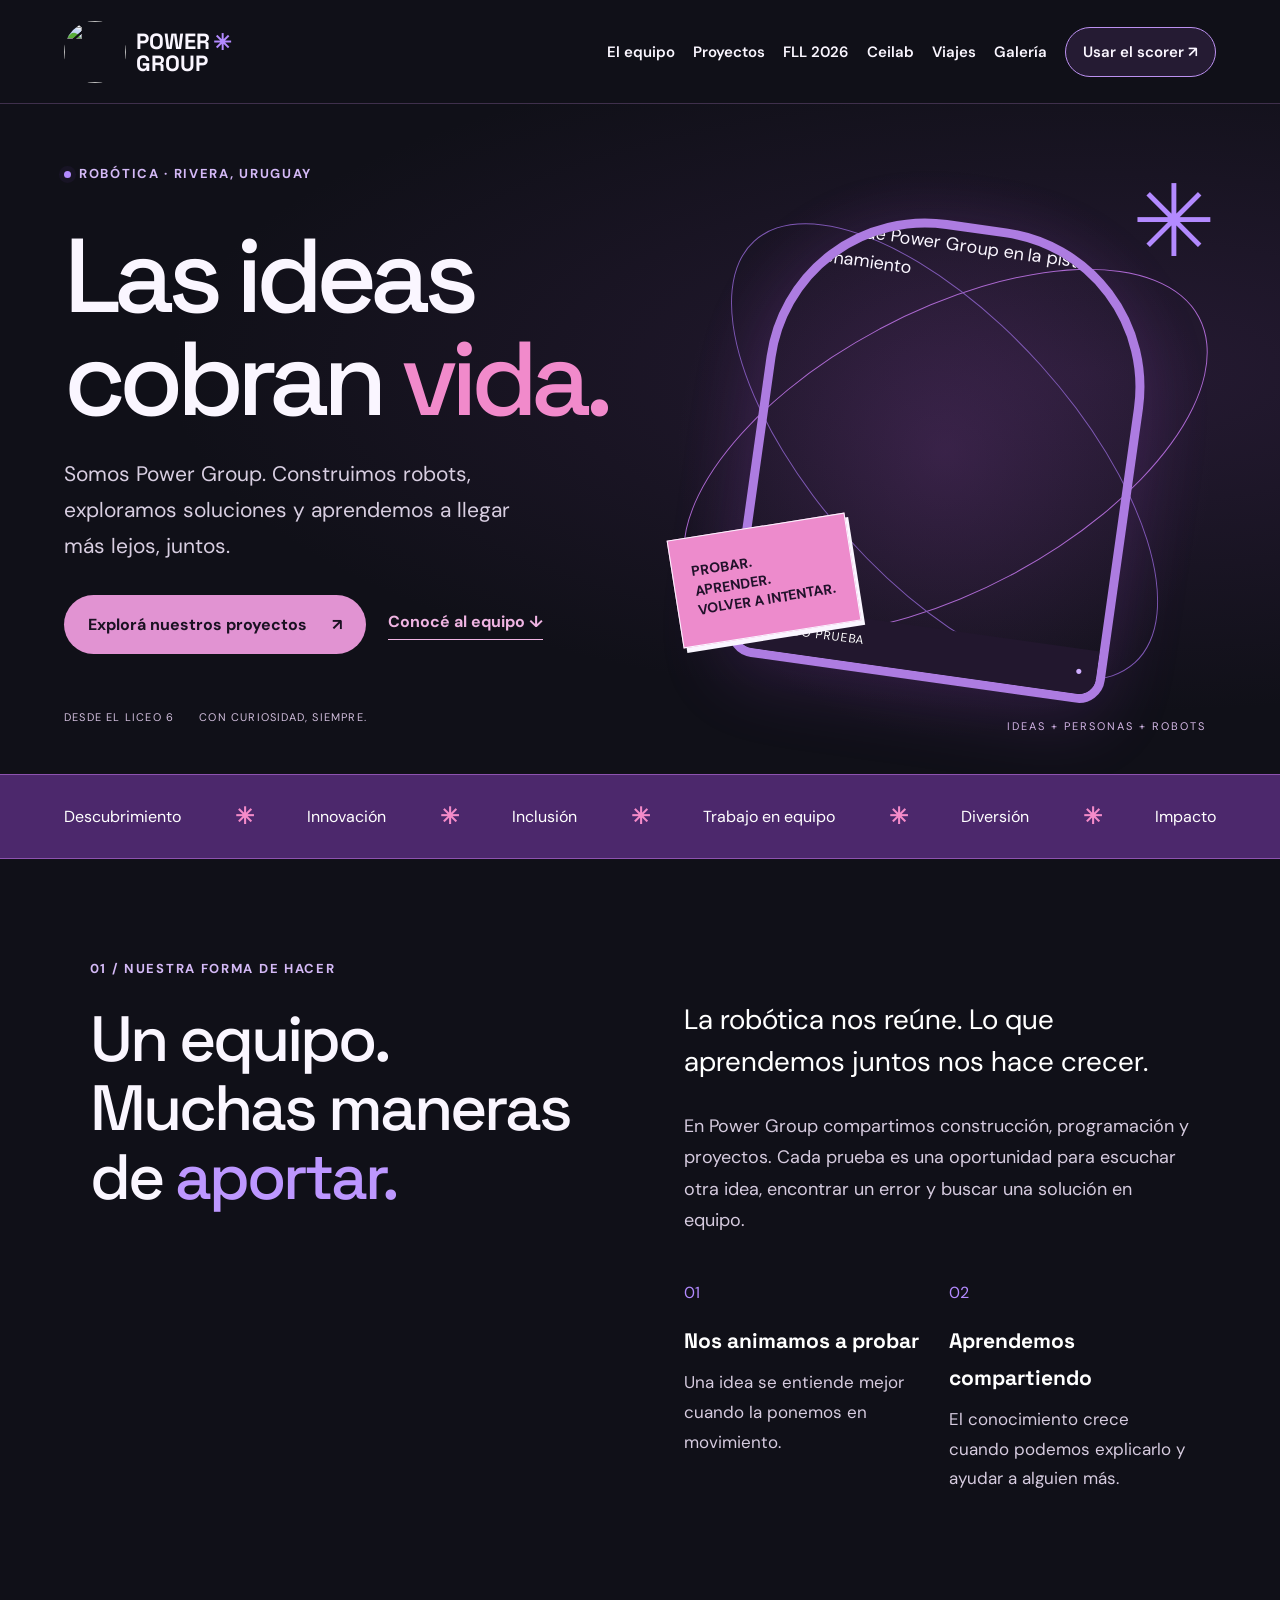
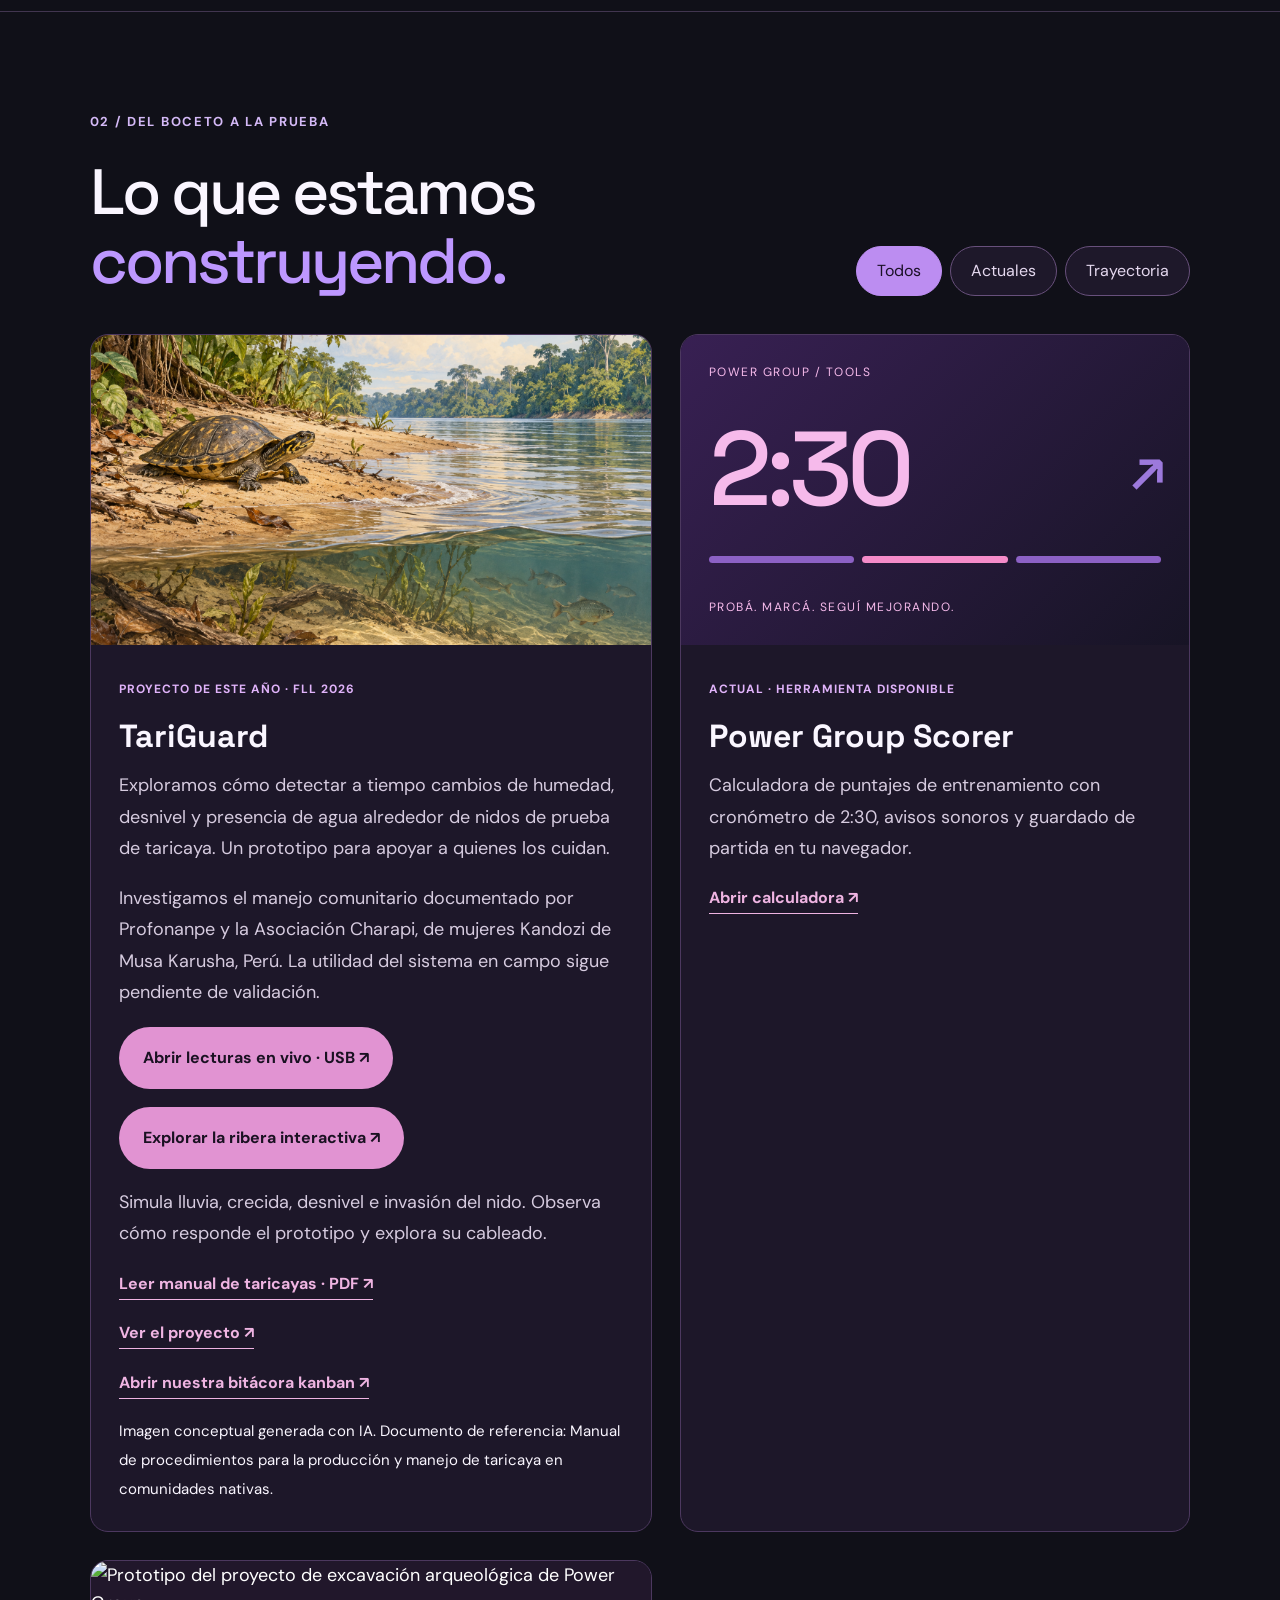
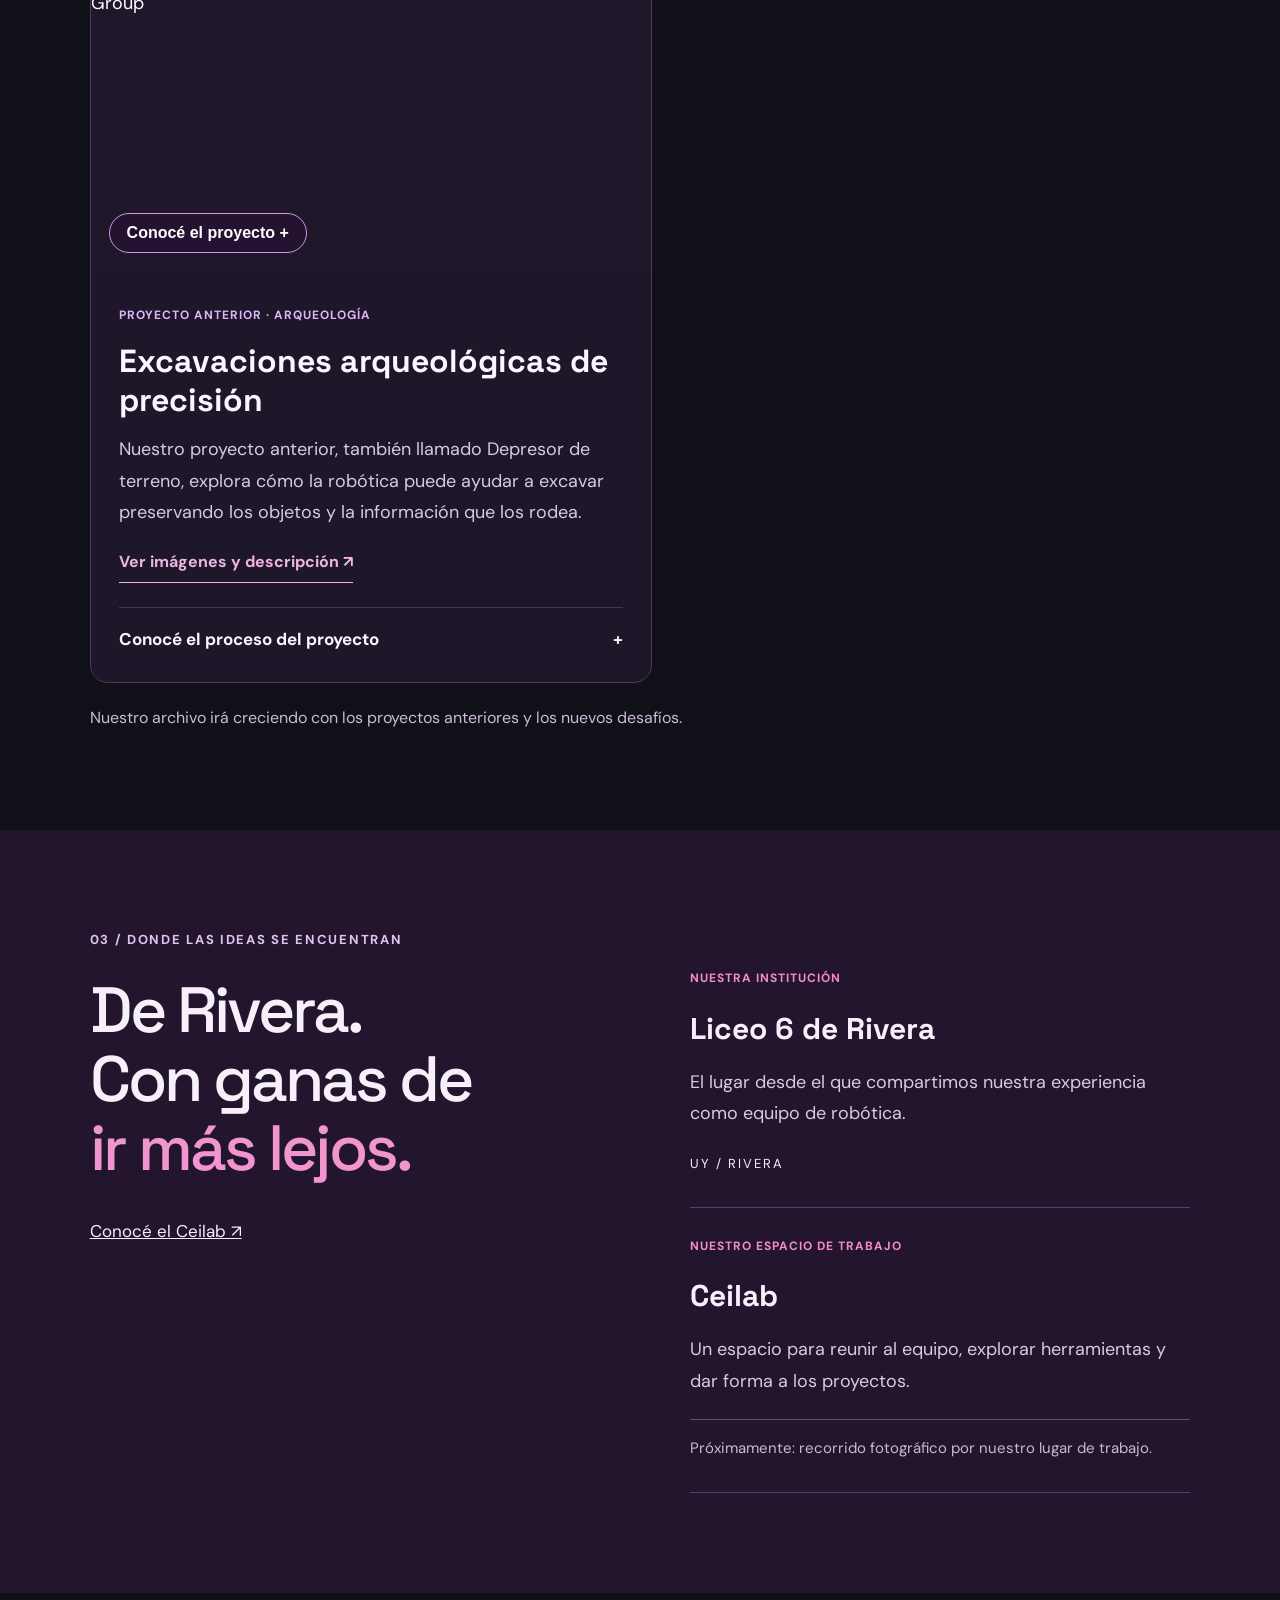
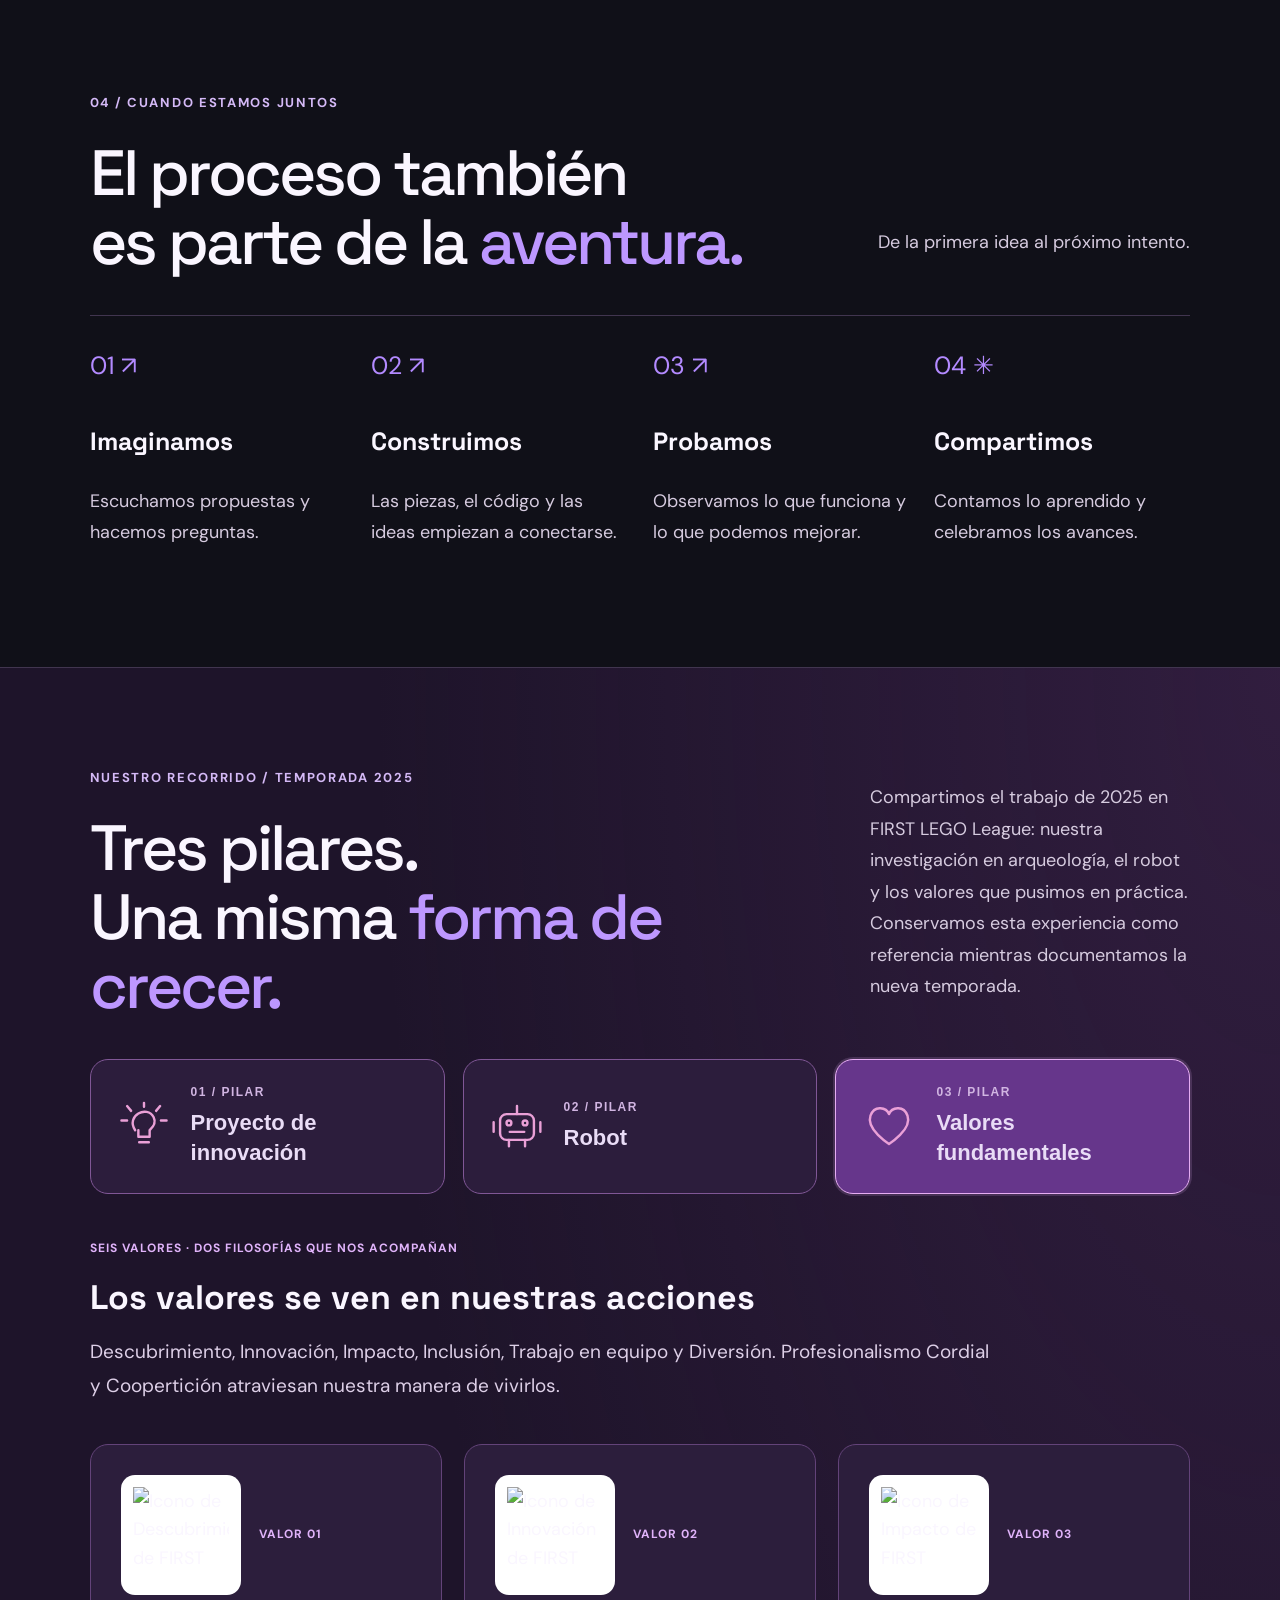
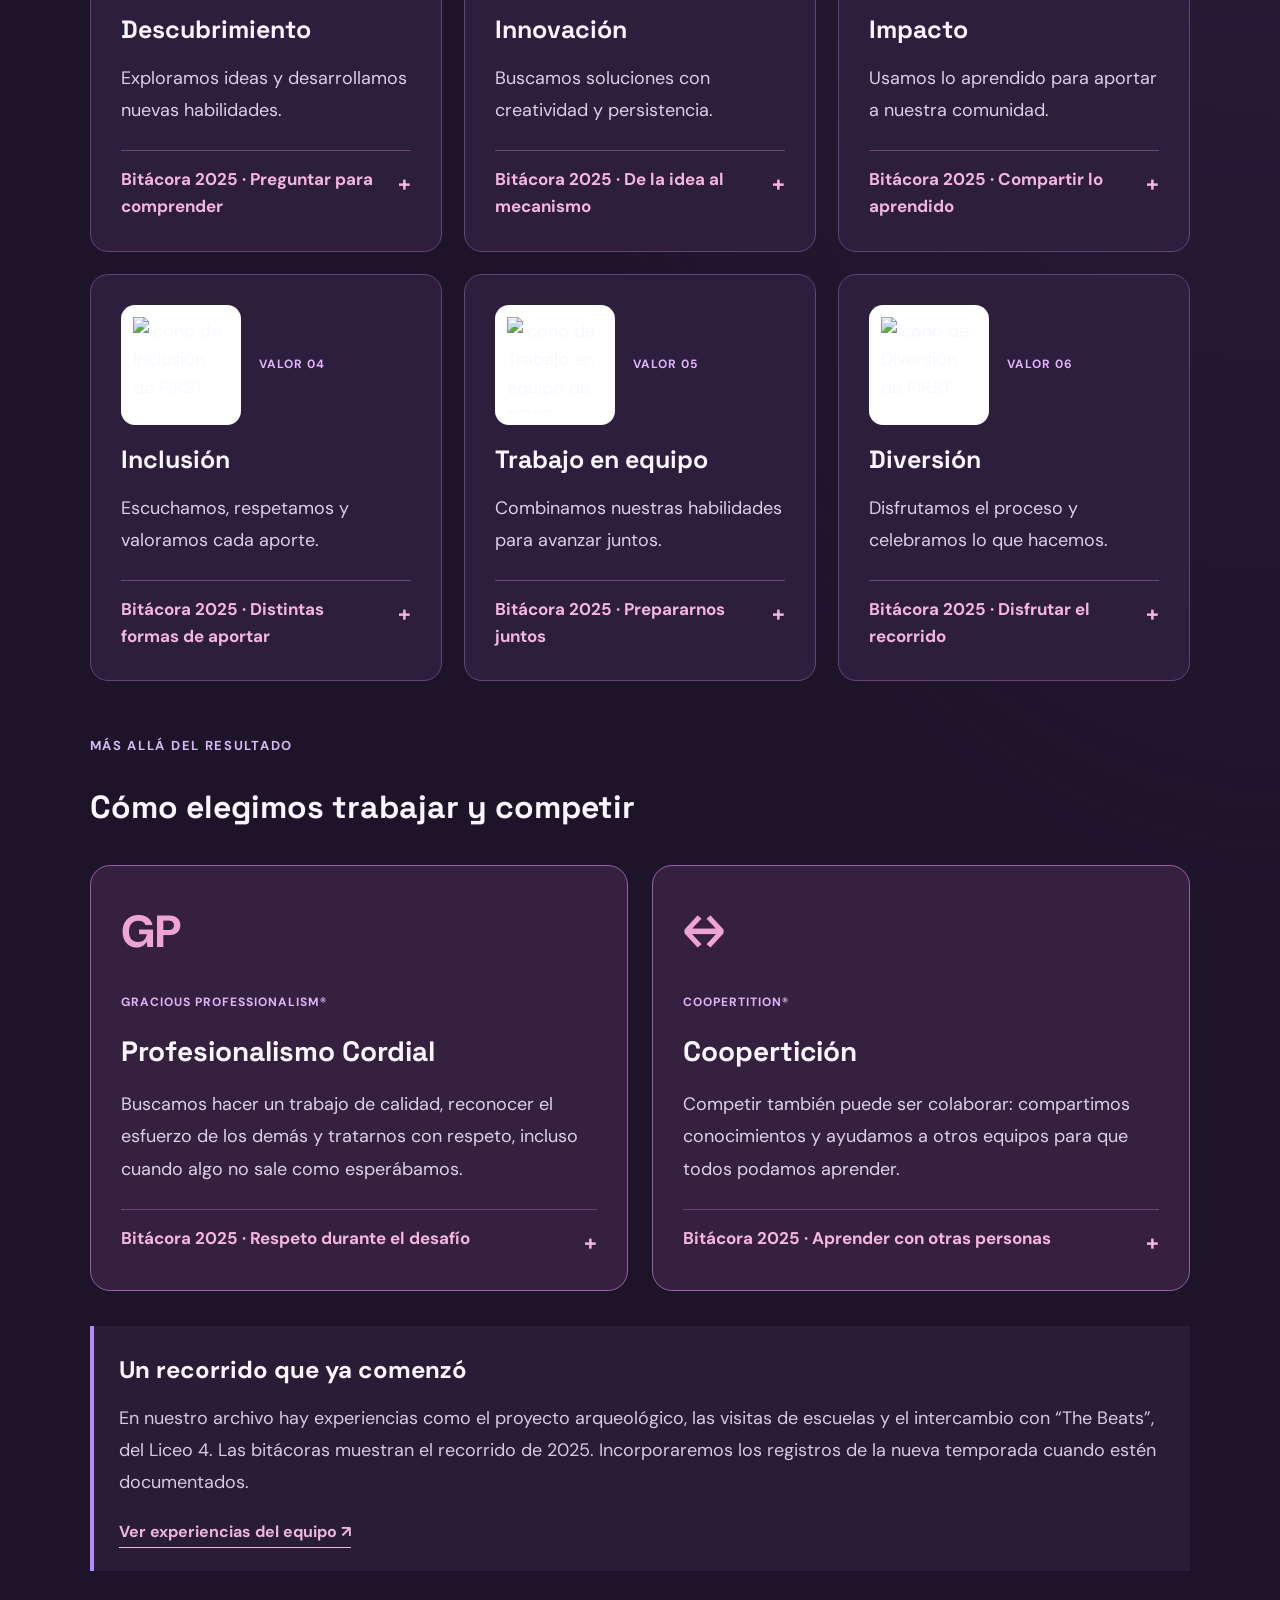
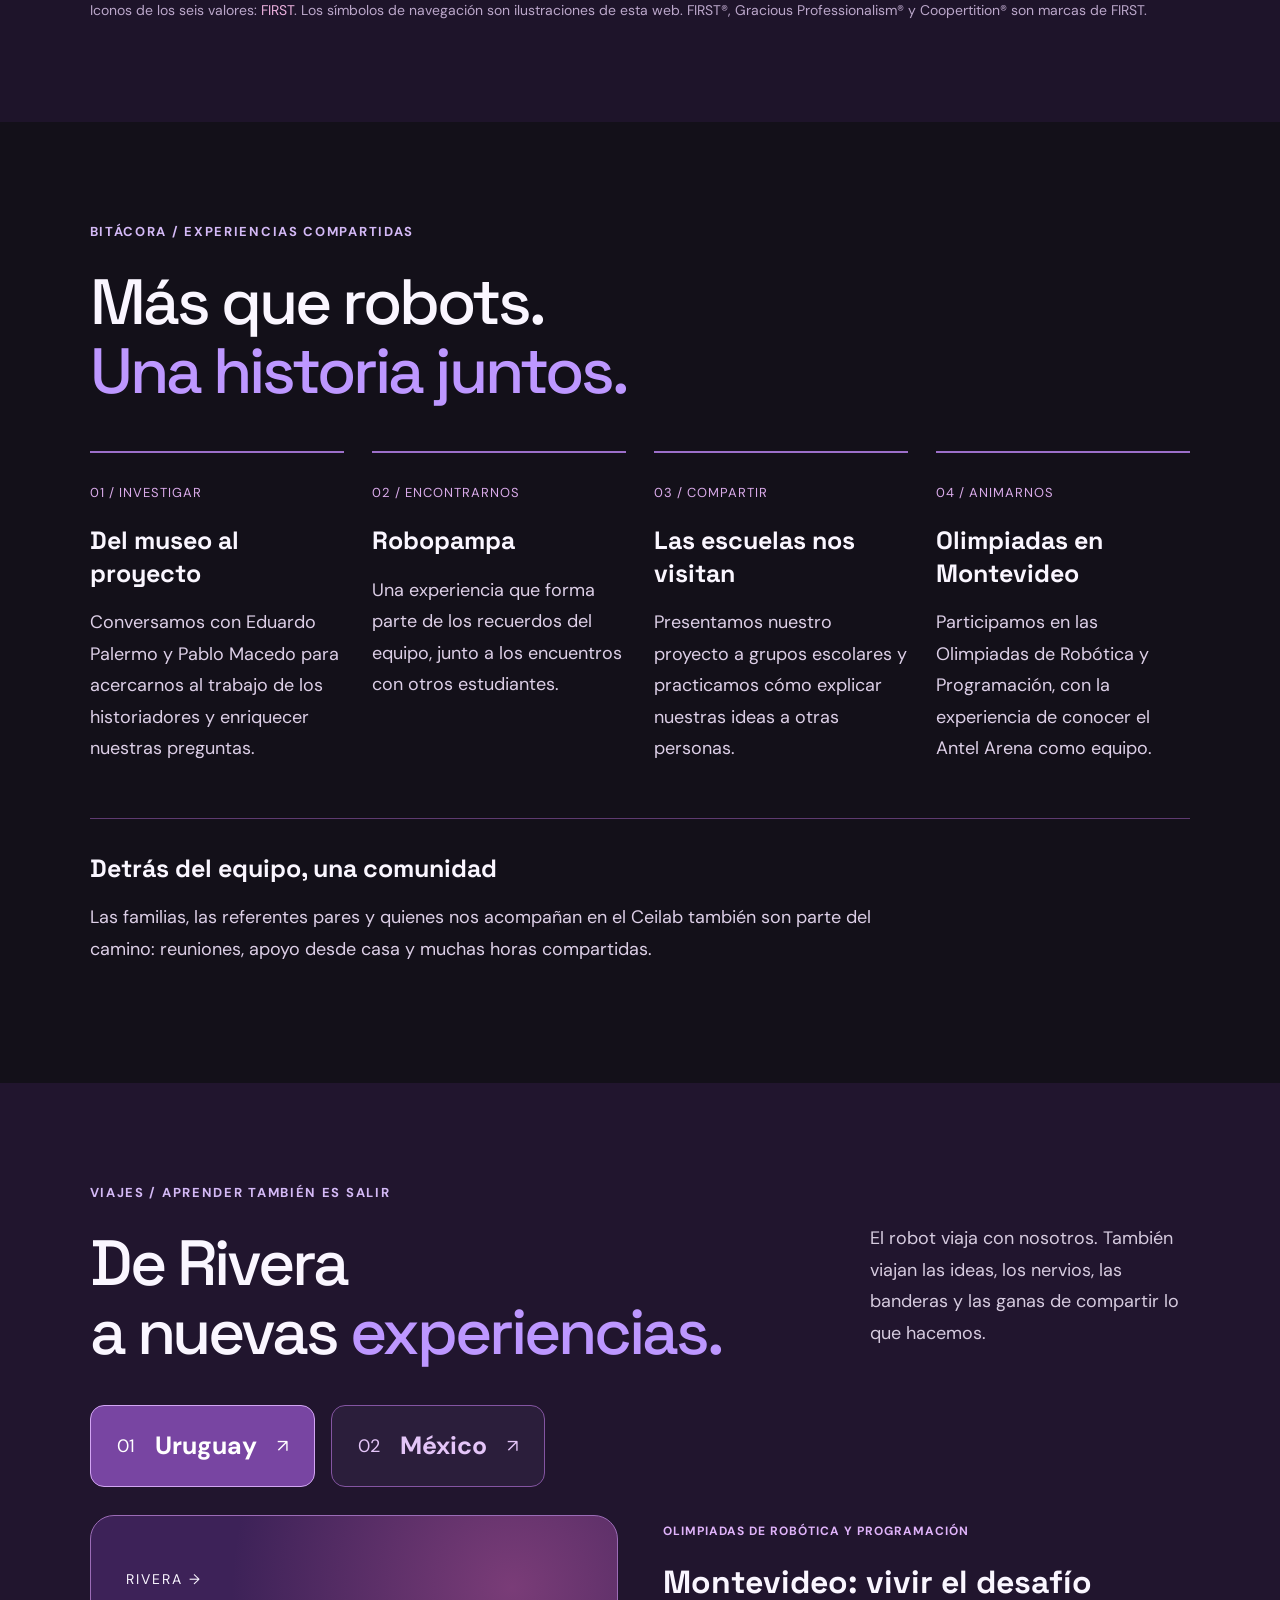
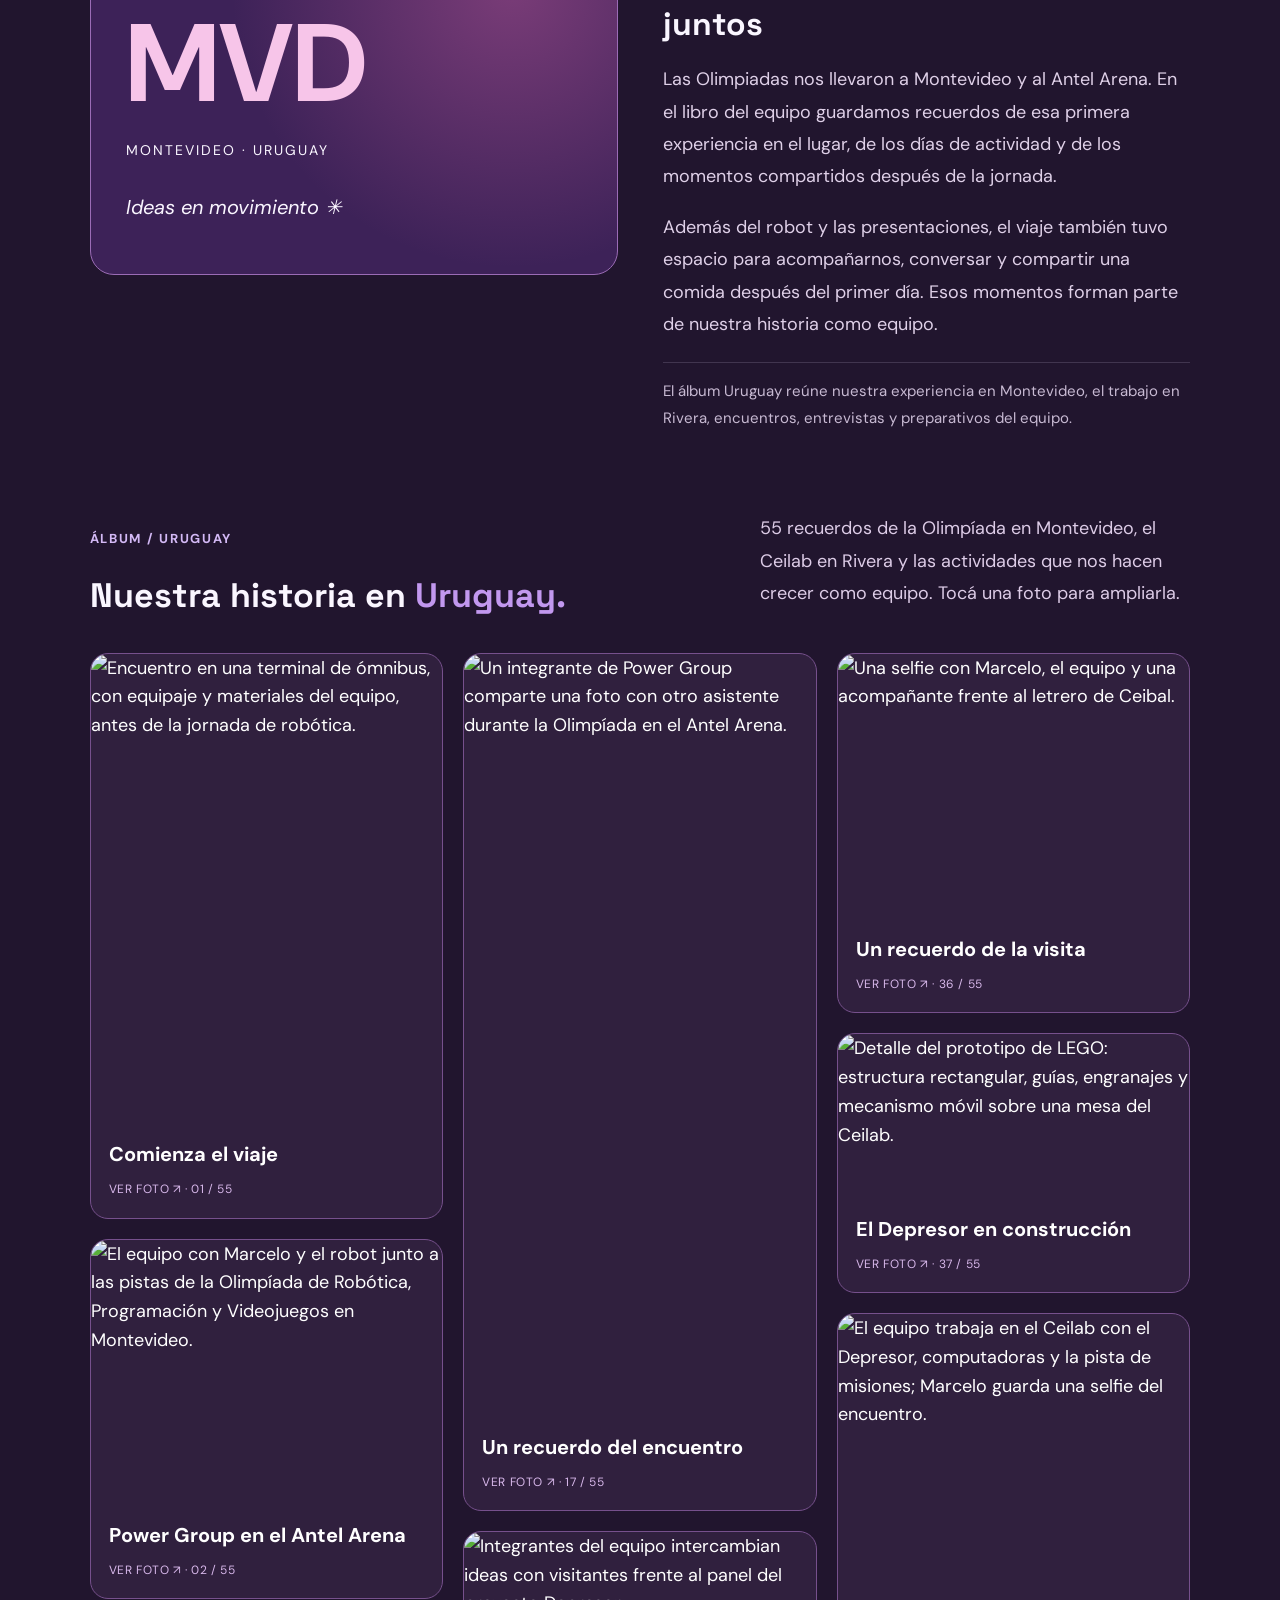
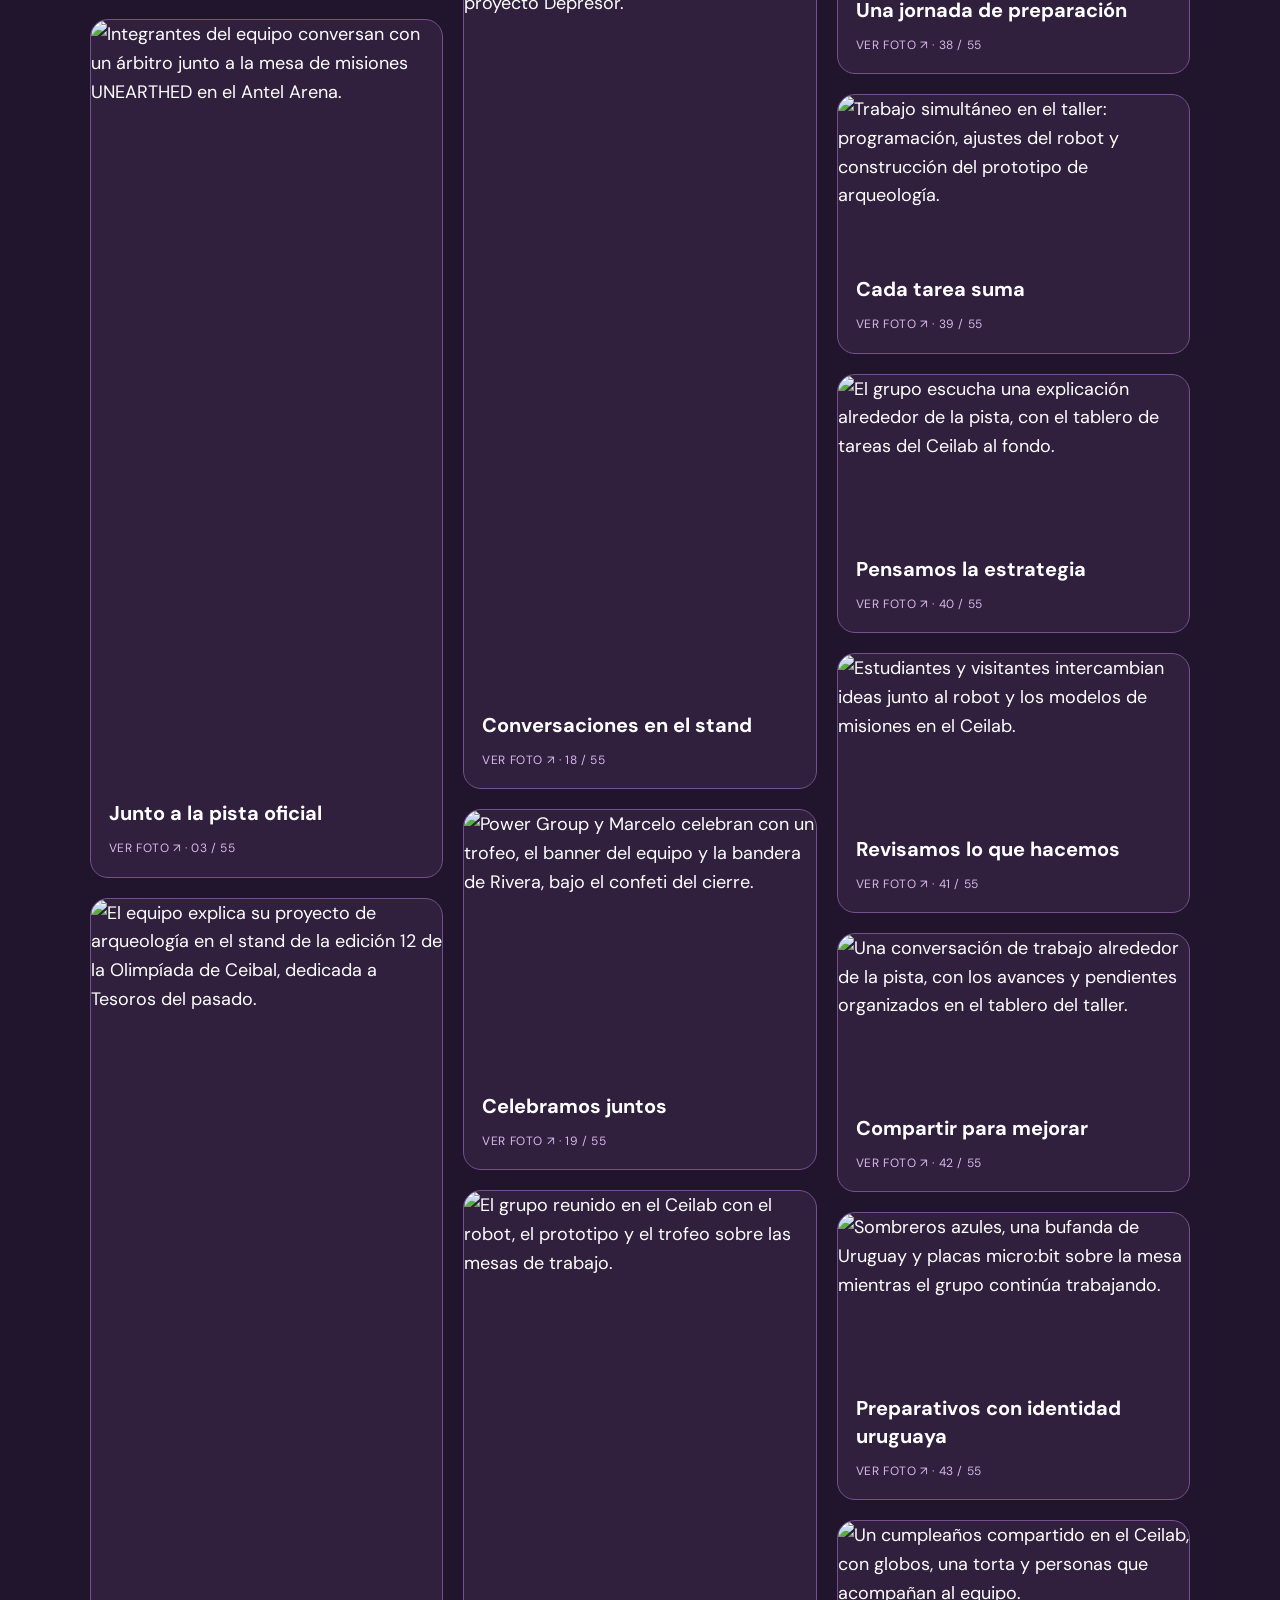
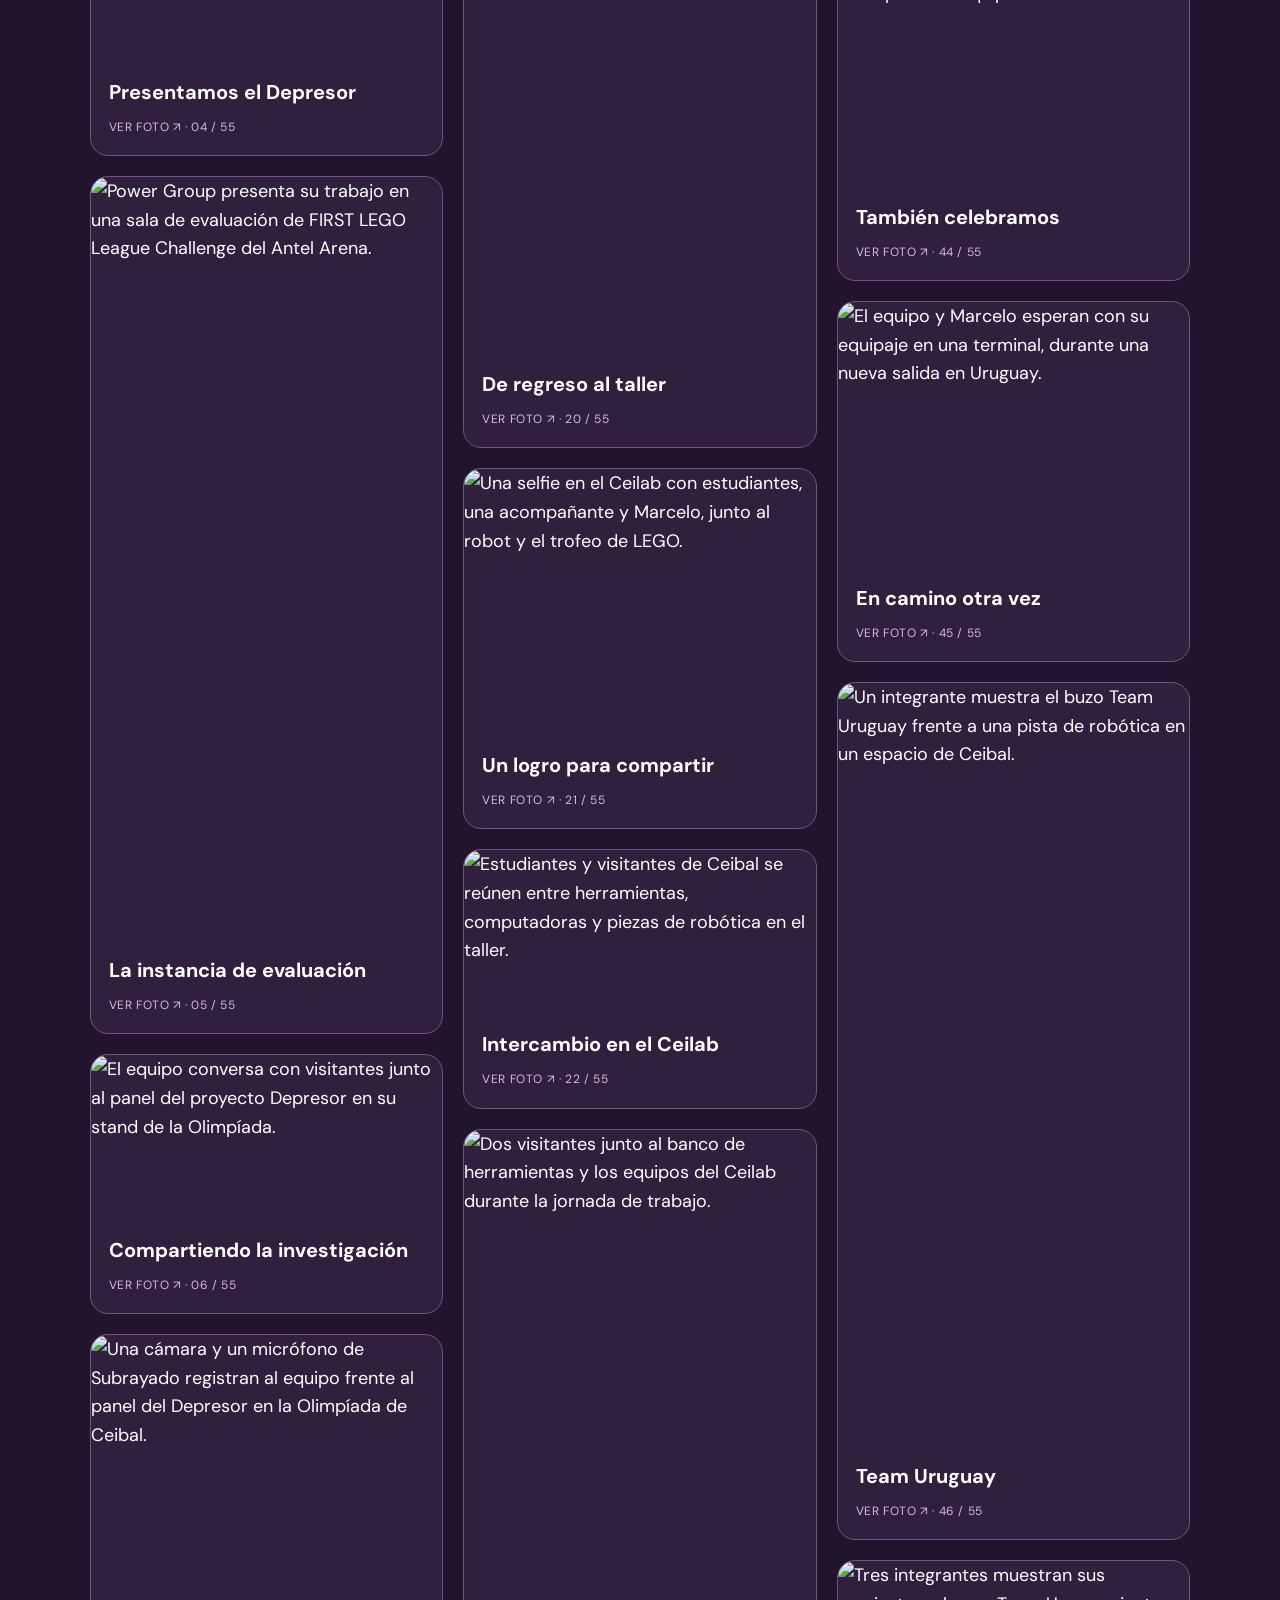
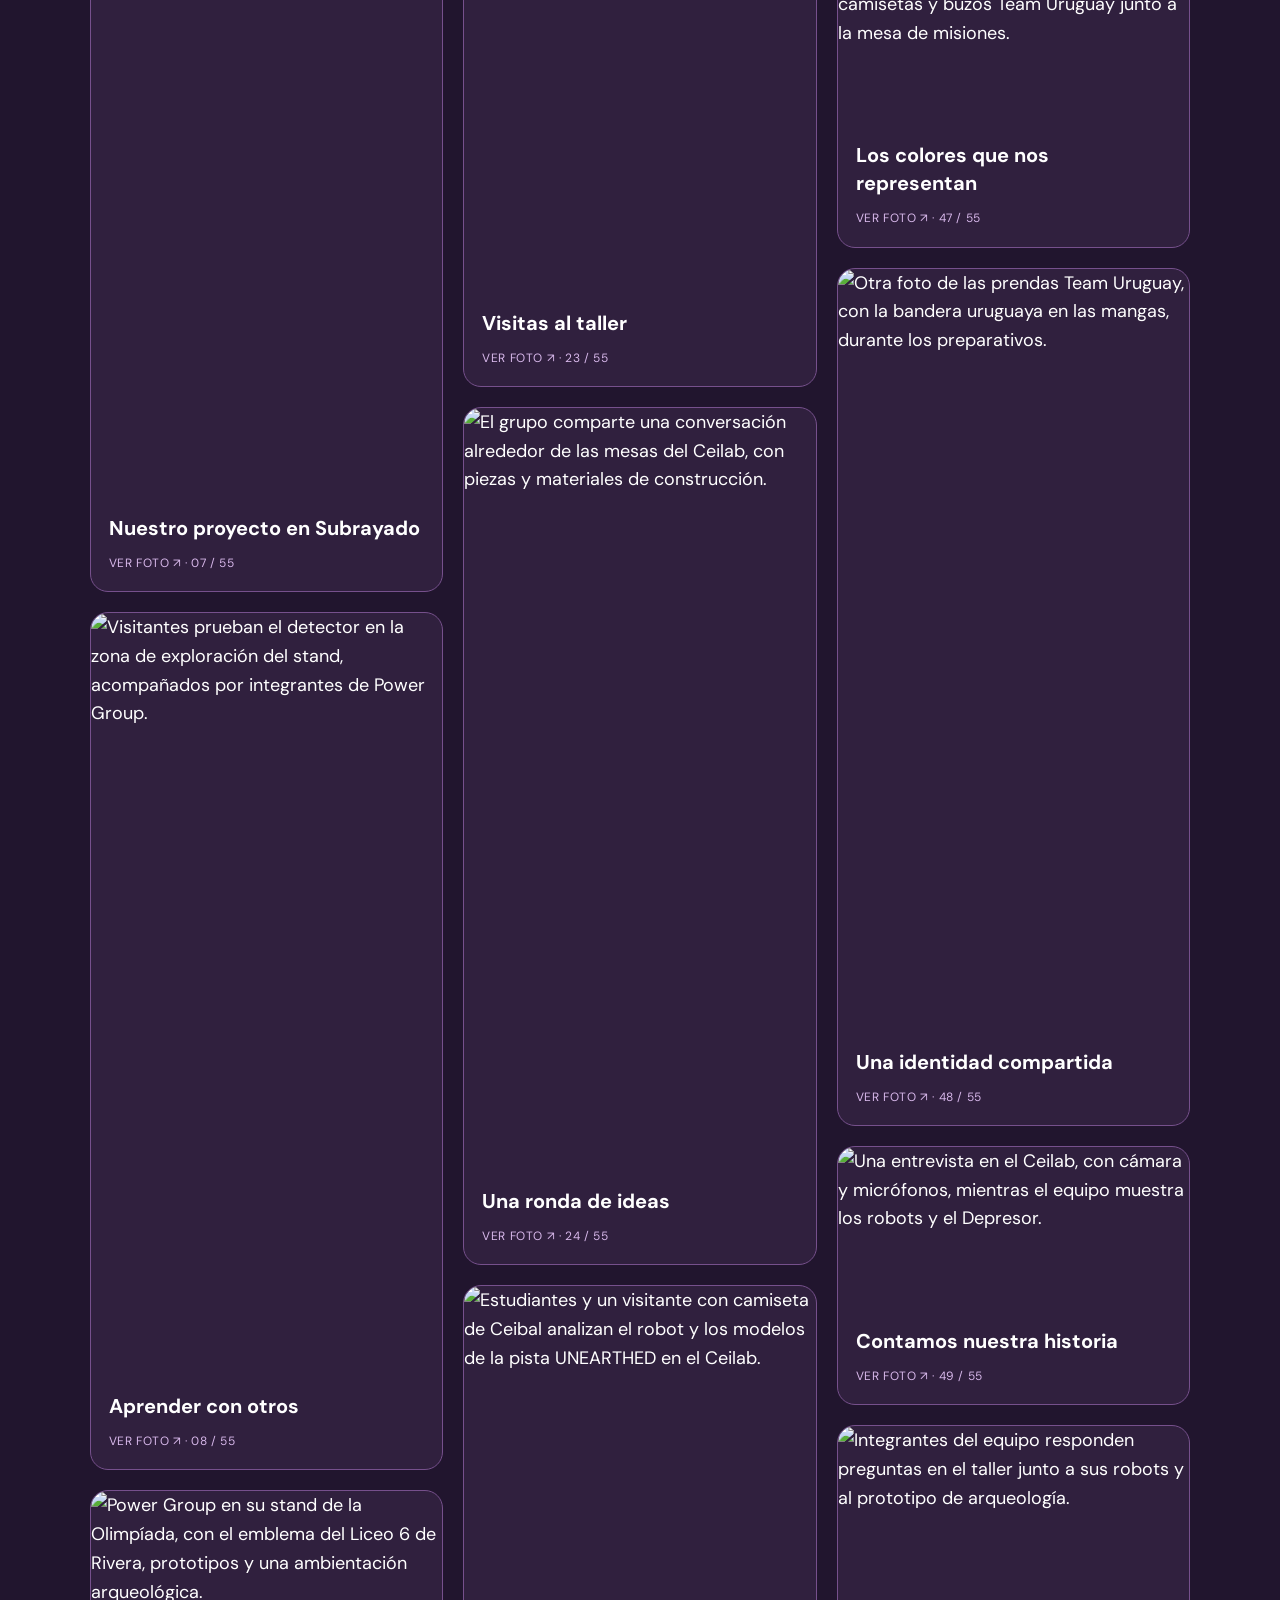
==== commit 48a4c4c4: "Add live USB sensor panel with microbit radio receiver" ====
--- a/index.html
+++ b/index.html
@@ -7,7 +7,7 @@
 <section class="hero"><div class="hero-copy"><p class="eyebrow"><span class="live-dot"></span> ROBÓTICA · RIVERA, URUGUAY</p><h1>Las ideas<br>cobran <em>vida.</em></h1><p class="intro">Somos Power Group. Construimos robots, exploramos soluciones y aprendemos a llegar más lejos, juntos.</p><div class="hero-actions"><a class="button dark" href="#proyectos">Explorá nuestros proyectos <span>↗</span></a><a class="text-link" href="#nosotros">Conocé al equipo ↓</a></div><div class="hero-foot"><span>DESDE EL LICEO 6</span><span>CON CURIOSIDAD, SIEMPRE.</span></div></div><div class="hero-art"><div class="orbit orbit-one"></div><div class="orbit orbit-two"></div><div class="robot-photo"><img src="assets/robot.jpg" alt="Robot de Power Group en la pista de entrenamiento"><span class="photo-label">EN MODO PRUEBA <span>●</span></span></div><span class="sticker">PROBAR.<br>APRENDER.<br>VOLVER A INTENTAR.</span><span class="art-cross">✳</span><span class="art-caption">IDEAS + PERSONAS + ROBOTS</span></div></section>
 <div class="values-strip" aria-label="Nuestros valores"><span>Descubrimiento</span><b>✳</b><span>Innovación</span><b>✳</b><span>Inclusión</span><b>✳</b><span>Trabajo en equipo</span><b>✳</b><span>Diversión</span><b>✳</b><span>Impacto</span></div>
 <section class="section about" id="nosotros"><div><p class="eyebrow">01 / NUESTRA FORMA DE HACER</p><h2>Un equipo.<br>Muchas maneras<br>de <em>aportar.</em></h2></div><div class="about-copy"><p class="big-copy">La robótica nos reúne. Lo que aprendemos juntos nos hace crecer.</p><p>En Power Group compartimos construcción, programación y proyectos. Cada prueba es una oportunidad para escuchar otra idea, encontrar un error y buscar una solución en equipo.</p><div class="about-notes"><div><span>01</span><h3>Nos animamos a probar</h3><p>Una idea se entiende mejor cuando la ponemos en movimiento.</p></div><div><span>02</span><h3>Aprendemos compartiendo</h3><p>El conocimiento crece cuando podemos explicarlo y ayudar a alguien más.</p></div></div></div></section>
-<section class="section projects" id="proyectos"><div class="section-title"><div><p class="eyebrow">02 / DEL BOCETO A LA PRUEBA</p><h2>Lo que estamos<br><em>construyendo.</em></h2></div><div class="filters" aria-label="Filtrar proyectos"><button class="active" data-project="all" aria-pressed="true">Todos</button><button data-project="actual" aria-pressed="false">Actuales</button><button data-project="archivo" aria-pressed="false">Trayectoria</button></div></div><div class="project-grid"><article class="project" data-kind="actual" id="tariguard"><img class="project-image" loading="lazy" src="assets/tariguard-amazonia.png" alt="Ilustración conceptual de una taricaya en la Amazonia"><div class="project-info"><span class="tag">PROYECTO DE ESTE AÑO · FLL 2026</span><h3>TariGuard</h3><p>Exploramos cómo detectar a tiempo cambios de humedad, desnivel y presencia de agua alrededor de nidos de prueba de taricaya. Un prototipo para apoyar a quienes los cuidan.</p><p>Investigamos el manejo comunitario documentado por Profonanpe y la Asociación Charapi, de mujeres Kandozi de Musa Karusha, Perú. La utilidad del sistema en campo sigue pendiente de validación.</p><p><a class="button dark" href="tariguard/ribera.html" target="_blank" rel="noopener noreferrer">Explorar la ribera interactiva ↗</a></p><p>Simula lluvia, crecida, desnivel e invasión del nido. Observa cómo responde el prototipo y explora su cableado.</p><p><a class="text-link" href="docs/manual-taricayas.pdf" target="_blank" rel="noopener noreferrer">Leer manual de taricayas · PDF ↗</a></p><p><a class="text-link" href="https://www.canva.com/design/DAHZVXwuhDQ/r-Wg2uYdMoXOPW84A0ZG5A/view" target="_blank" rel="noopener noreferrer">Ver el proyecto ↗</a></p><p><a class="text-link" href="https://powergroup-robotica.github.io/tariguard-kanban/" target="_blank" rel="noopener noreferrer">Abrir nuestra bitácora kanban ↗</a></p><small>Imagen conceptual generada con IA. Documento de referencia: Manual de procedimientos para la producción y manejo de taricaya en comunidades nativas.</small></div></article><article class="project featured" data-kind="actual"><div class="scorer-visual"><span class="mini-brand">POWER GROUP / TOOLS</span><span class="digital">2:30<span>↗</span></span><div class="score-bars"><i></i><i></i><i></i></div><span>PROBÁ. MARCÁ. SEGUÍ MEJORANDO.</span></div><div class="project-info"><span class="tag">ACTUAL · HERRAMIENTA DISPONIBLE</span><h3>Power Group Scorer</h3><p>Calculadora de puntajes de entrenamiento con cronómetro de 2:30, avisos sonoros y guardado de partida en tu navegador.</p><a class="text-link" href="https://powergroup-robotica.github.io/powergroup-scorer/">Abrir calculadora ↗</a></div></article><article class="project" data-kind="archivo"><button class="project-photo-button" data-open-project aria-haspopup="dialog" aria-controls="project-dialog" aria-label="Ver imágenes y descripción del depresor"><img class="project-image" loading="lazy" src="assets/excavadora-prototipo.jpg" alt="Prototipo del proyecto de excavación arqueológica de Power Group"><span>Conocé el proyecto +</span></button><div class="project-info"><span class="tag">PROYECTO ANTERIOR · ARQUEOLOGÍA</span><h3>Excavaciones arqueológicas de precisión</h3><p>Nuestro proyecto anterior, también llamado Depresor de terreno, explora cómo la robótica puede ayudar a excavar preservando los objetos y la información que los rodea.</p><button class="text-link project-open" data-open-project aria-haspopup="dialog" aria-controls="project-dialog">Ver imágenes y descripción ↗</button><details class="project-details"><summary>Conocé el proceso del proyecto <span>+</span></summary><h4>Robótica al servicio del patrimonio</h4><p>Investigamos cómo una excavación controlada y un registro de ubicación y profundidad pueden ayudar a conservar el contexto de los hallazgos.</p><p>El panel del proyecto reúne las imágenes del prototipo, las etapas de funcionamiento propuestas y la metodología prevista para evaluarlo.</p></details></div></article></div><p class="section-note">Nuestro archivo irá creciendo con los proyectos anteriores y los nuevos desafíos.</p></section>
+<section class="section projects" id="proyectos"><div class="section-title"><div><p class="eyebrow">02 / DEL BOCETO A LA PRUEBA</p><h2>Lo que estamos<br><em>construyendo.</em></h2></div><div class="filters" aria-label="Filtrar proyectos"><button class="active" data-project="all" aria-pressed="true">Todos</button><button data-project="actual" aria-pressed="false">Actuales</button><button data-project="archivo" aria-pressed="false">Trayectoria</button></div></div><div class="project-grid"><article class="project" data-kind="actual" id="tariguard"><img class="project-image" loading="lazy" src="assets/tariguard-amazonia.png" alt="Ilustración conceptual de una taricaya en la Amazonia"><div class="project-info"><span class="tag">PROYECTO DE ESTE AÑO · FLL 2026</span><h3>TariGuard</h3><p>Exploramos cómo detectar a tiempo cambios de humedad, desnivel y presencia de agua alrededor de nidos de prueba de taricaya. Un prototipo para apoyar a quienes los cuidan.</p><p>Investigamos el manejo comunitario documentado por Profonanpe y la Asociación Charapi, de mujeres Kandozi de Musa Karusha, Perú. La utilidad del sistema en campo sigue pendiente de validación.</p><p><a class="button dark" href="tariguard/panel.html" target="_blank" rel="noopener noreferrer">Abrir lecturas en vivo · USB ↗</a></p><p><a class="button dark" href="tariguard/ribera.html" target="_blank" rel="noopener noreferrer">Explorar la ribera interactiva ↗</a></p><p>Simula lluvia, crecida, desnivel e invasión del nido. Observa cómo responde el prototipo y explora su cableado.</p><p><a class="text-link" href="docs/manual-taricayas.pdf" target="_blank" rel="noopener noreferrer">Leer manual de taricayas · PDF ↗</a></p><p><a class="text-link" href="https://www.canva.com/design/DAHZVXwuhDQ/r-Wg2uYdMoXOPW84A0ZG5A/view" target="_blank" rel="noopener noreferrer">Ver el proyecto ↗</a></p><p><a class="text-link" href="https://powergroup-robotica.github.io/tariguard-kanban/" target="_blank" rel="noopener noreferrer">Abrir nuestra bitácora kanban ↗</a></p><small>Imagen conceptual generada con IA. Documento de referencia: Manual de procedimientos para la producción y manejo de taricaya en comunidades nativas.</small></div></article><article class="project featured" data-kind="actual"><div class="scorer-visual"><span class="mini-brand">POWER GROUP / TOOLS</span><span class="digital">2:30<span>↗</span></span><div class="score-bars"><i></i><i></i><i></i></div><span>PROBÁ. MARCÁ. SEGUÍ MEJORANDO.</span></div><div class="project-info"><span class="tag">ACTUAL · HERRAMIENTA DISPONIBLE</span><h3>Power Group Scorer</h3><p>Calculadora de puntajes de entrenamiento con cronómetro de 2:30, avisos sonoros y guardado de partida en tu navegador.</p><a class="text-link" href="https://powergroup-robotica.github.io/powergroup-scorer/">Abrir calculadora ↗</a></div></article><article class="project" data-kind="archivo"><button class="project-photo-button" data-open-project aria-haspopup="dialog" aria-controls="project-dialog" aria-label="Ver imágenes y descripción del depresor"><img class="project-image" loading="lazy" src="assets/excavadora-prototipo.jpg" alt="Prototipo del proyecto de excavación arqueológica de Power Group"><span>Conocé el proyecto +</span></button><div class="project-info"><span class="tag">PROYECTO ANTERIOR · ARQUEOLOGÍA</span><h3>Excavaciones arqueológicas de precisión</h3><p>Nuestro proyecto anterior, también llamado Depresor de terreno, explora cómo la robótica puede ayudar a excavar preservando los objetos y la información que los rodea.</p><button class="text-link project-open" data-open-project aria-haspopup="dialog" aria-controls="project-dialog">Ver imágenes y descripción ↗</button><details class="project-details"><summary>Conocé el proceso del proyecto <span>+</span></summary><h4>Robótica al servicio del patrimonio</h4><p>Investigamos cómo una excavación controlada y un registro de ubicación y profundidad pueden ayudar a conservar el contexto de los hallazgos.</p><p>El panel del proyecto reúne las imágenes del prototipo, las etapas de funcionamiento propuestas y la metodología prevista para evaluarlo.</p></details></div></article></div><p class="section-note">Nuestro archivo irá creciendo con los proyectos anteriores y los nuevos desafíos.</p></section>
 <section class="section place" id="ceilab"><div class="place-heading"><p class="eyebrow">03 / DONDE LAS IDEAS SE ENCUENTRAN</p><h2>De Rivera.<br>Con ganas de<br><em>ir más lejos.</em></h2><div class="place-links"><a href="https://www.instagram.com/ceilabliceo6rivera/" target="_blank" rel="noopener noreferrer">Conocé el Ceilab ↗</a></div></div><div class="place-panels"><article><span class="tag">NUESTRA INSTITUCIÓN</span><h3>Liceo 6 de Rivera</h3><p>El lugar desde el que compartimos nuestra experiencia como equipo de robótica.</p><span class="place-mark">UY / RIVERA</span></article><article><span class="tag">NUESTRO ESPACIO DE TRABAJO</span><h3>Ceilab</h3><p>Un espacio para reunir al equipo, explorar herramientas y dar forma a los proyectos.</p><p class="editor-note">Próximamente: recorrido fotográfico por nuestro lugar de trabajo.</p></article></div></section>
 <section class="section together" id="juntos"><p class="eyebrow">04 / CUANDO ESTAMOS JUNTOS</p><div class="section-title"><h2>El proceso también<br>es parte de la <em>aventura.</em></h2><p>De la primera idea al próximo intento.</p></div><div class="process"><article><span>01 ↗</span><h3>Imaginamos</h3><p>Escuchamos propuestas y hacemos preguntas.</p></article><article><span>02 ↗</span><h3>Construimos</h3><p>Las piezas, el código y las ideas empiezan a conectarse.</p></article><article><span>03 ↗</span><h3>Probamos</h3><p>Observamos lo que funciona y lo que podemos mejorar.</p></article><article><span>04 ✳</span><h3>Compartimos</h3><p>Contamos lo aprendido y celebramos los avances.</p></article></div></section>
 <section class="section fll-hub" id="fll"><div class="section-title"><div><p class="eyebrow">NUESTRO RECORRIDO / TEMPORADA 2025</p><h2>Tres pilares.<br>Una misma <em>forma de crecer.</em></h2></div><p>Compartimos el trabajo de 2025 en FIRST LEGO League: nuestra investigación en arqueología, el robot y los valores que pusimos en práctica. Conservamos esta experiencia como referencia mientras documentamos la nueva temporada.</p></div><div class="fll-tabs" role="group" aria-label="Explorar los tres pilares de FLL"><button data-pillar="innovation" class="" aria-pressed="false" aria-controls="pillar-innovation"><svg viewBox="0 0 72 72" aria-hidden="true" fill="none" stroke="currentColor" stroke-width="3" stroke-linecap="round" stroke-linejoin="round"><path d="M25 40c-12-18 15-32 23-16 4 8-2 13-5 16v8H29v-8M30 55h12M36 6v5M8 28h7M57 28h7M15 10l5 6M56 10l-5 6"/></svg><span><small>01 / PILAR</small>Proyecto de innovación</span></button><button data-pillar="robot" class="" aria-pressed="false" aria-controls="pillar-robot"><svg viewBox="0 0 72 72" aria-hidden="true" fill="none" stroke="currentColor" stroke-width="3" stroke-linecap="round" stroke-linejoin="round"><rect x="15" y="20" width="42" height="32" rx="8"/><path d="M36 10v10M7 30v12M65 30v12M26 60v-8M46 60v-8M27 42h18"/><circle cx="26" cy="31" r="3"/><circle cx="46" cy="31" r="3"/></svg><span><small>02 / PILAR</small>Robot</span></button><button data-pillar="values" class="active" aria-pressed="true" aria-controls="pillar-values"><svg viewBox="0 0 72 72" aria-hidden="true" fill="none" stroke="currentColor" stroke-width="3" stroke-linecap="round" stroke-linejoin="round"><path d="M36 57S7 39 13 22c5-14 20-10 23-2 3-8 18-12 23 2 6 17-23 35-23 35Z"/></svg><span><small>03 / PILAR</small>Valores fundamentales</span></button></div><div class="pillar-panel" id="pillar-innovation" hidden><span class="tag">INVESTIGAR · DISEÑAR · COMPARTIR</span><h3>Depresor: tecnología para explorar el pasado</h3><p>En 2025 investigamos cómo apoyar una excavación arqueológica sin perder el contexto de los hallazgos. Las conversaciones con Eduardo Palermo acercaron al equipo al problema y dieron lugar al Depresor: un prototipo de mecanismo para explorar desplazamientos controlados. Es una propuesta en desarrollo, sin resultados de validación en una excavación real.</p><details class="season-record"><summary>Bitácora 2025 · Investigación y prototipo <span>+</span></summary><dl><dt>Qué hicimos</dt><dd>Partimos del desafío de conservar el contexto de los objetos arqueológicos y construimos una propuesta de mecanismo para explorar la excavación controlada.</dd><dt>Qué aprendimos</dt><dd>Consultar a personas que conocen el problema nos ayuda a revisar una idea antes de presentarla como solución.</dd><dt>Cómo lo mostramos</dt><dd>Presentación del Depresor en la Olimpíada de Ceibal, noviembre de 2025.</dd></dl><figure class="season-evidence"><img src="assets/uruguay/uruguay-04.jpg" alt="Presentación del Depresor en la Olimpíada de Ceibal, noviembre de 2025." loading="lazy"><figcaption>Registro del equipo · Uruguay, 2025</figcaption></figure><a class="text-link" href="#viajes">Explorar el álbum Uruguay ↗</a></details><a class="text-link" href="#proyectos">Ver nuestro archivo de proyectos ↗</a></div><div class="pillar-panel" id="pillar-robot" hidden><span class="tag">DISEÑO · PROGRAMACIÓN · JUEGO DEL ROBOT</span><h3>Construir, probar y volver a intentar</h3><p>En 2025 construimos, programamos y probamos el robot para las misiones de UNEARTHED. Trabajamos con accesorios y recorridos, practicamos juntos y llevamos el robot a la Olimpíada de Ceibal en el Antel Arena. Las pruebas y los ajustes formaron parte del aprendizaje.</p><details class="season-record"><summary>Bitácora 2025 · Del taller a la pista <span>+</span></summary><dl><dt>Qué hicimos</dt><dd>Ensayamos misiones, ajustamos mecanismos y participamos en las pistas de la Olimpíada de Ceibal, el 5 y 6 de noviembre de 2025.</dd><dt>Qué aprendimos</dt><dd>Una estrategia necesita pruebas y coordinación; también practicamos después de la jornada para revisar lo que podíamos mejorar.</dd><dt>Cómo lo mostramos</dt><dd>Robot junto a la pista oficial y ensayo del equipo con el tapete UNEARTHED.</dd></dl><figure class="season-evidence"><img src="assets/uruguay/uruguay-03.jpg" alt="Robot junto a la pista oficial y ensayo del equipo con el tapete UNEARTHED." loading="lazy"><figcaption>Registro del equipo · Uruguay, 2025</figcaption></figure><a class="text-link" href="#viajes">Explorar el álbum Uruguay ↗</a></details><a class="text-link" href="#robot">Explorar la evolución del robot ↗</a></div><div class="pillar-panel" id="pillar-values"><div id="valores"><span class="tag">SEIS VALORES · DOS FILOSOFÍAS QUE NOS ACOMPAÑAN</span><h3>Los valores se ven en nuestras acciones</h3><p>Descubrimiento, Innovación, Impacto, Inclusión, Trabajo en equipo y Diversión. Profesionalismo Cordial y Coopertición atraviesan nuestra manera de vivirlos.</p><div class="values-grid"><article class="core-value-card"><div class="core-value-top"><span class="official-icon"><img src="assets/fll/discovery.webp" alt="Icono de Descubrimiento de FIRST" width="120" height="120" loading="lazy"></span><span class="tag">VALOR 01</span></div><h3>Descubrimiento</h3><p>Exploramos ideas y desarrollamos nuevas habilidades.</p><details class="season-record"><summary>Bitácora 2025 · Preguntar para comprender <span>+</span></summary><dl><dt>Qué hicimos</dt><dd>Investigamos el trabajo arqueológico y conversamos con Eduardo Palermo para conocer la importancia del contexto de un hallazgo.</dd><dt>Qué aprendimos</dt><dd>La investigación comienza escuchando y haciendo preguntas, antes de construir un prototipo.</dd><dt>Cómo lo mostramos</dt><dd>Panel y presentación del proyecto Depresor en nuestro stand de 2025.</dd></dl><figure class="season-evidence"><img src="assets/uruguay/uruguay-04.jpg" alt="Panel y presentación del proyecto Depresor en nuestro stand de 2025." loading="lazy"><figcaption>Registro del equipo · Uruguay, 2025</figcaption></figure><a class="text-link" href="#viajes">Explorar el álbum Uruguay ↗</a></details></article><article class="core-value-card"><div class="core-value-top"><span class="official-icon"><img src="assets/fll/innovation.webp" alt="Icono de Innovación de FIRST" width="120" height="120" loading="lazy"></span><span class="tag">VALOR 02</span></div><h3>Innovación</h3><p>Buscamos soluciones con creatividad y persistencia.</p><details class="season-record"><summary>Bitácora 2025 · De la idea al mecanismo <span>+</span></summary><dl><dt>Qué hicimos</dt><dd>Construimos prototipos del Depresor y los mostramos en el Ceilab y en la Olimpíada.</dd><dt>Qué aprendimos</dt><dd>Una primera construcción permite explicar una idea y recibir observaciones; no equivale a una solución validada en campo.</dd><dt>Cómo lo mostramos</dt><dd>Intercambio alrededor de los prototipos en el Ceilab, octubre de 2025.</dd></dl><figure class="season-evidence"><img src="assets/uruguay/uruguay-55.jpg" alt="Intercambio alrededor de los prototipos en el Ceilab, octubre de 2025." loading="lazy"><figcaption>Registro del equipo · Uruguay, 2025</figcaption></figure><a class="text-link" href="#viajes">Explorar el álbum Uruguay ↗</a></details></article><article class="core-value-card"><div class="core-value-top"><span class="official-icon"><img src="assets/fll/impact.webp" alt="Icono de Impacto de FIRST" width="120" height="120" loading="lazy"></span><span class="tag">VALOR 03</span></div><h3>Impacto</h3><p>Usamos lo aprendido para aportar a nuestra comunidad.</p><details class="season-record"><summary>Bitácora 2025 · Compartir lo aprendido <span>+</span></summary><dl><dt>Qué hicimos</dt><dd>Explicamos el proyecto a visitantes del stand y participamos en entrevistas para acercar nuestro trabajo a otras personas.</dd><dt>Qué aprendimos</dt><dd>Comunicar también forma parte del proyecto: nos obliga a contar el problema y la propuesta con claridad.</dd><dt>Cómo lo mostramos</dt><dd>Registro de una entrevista de Subrayado en el stand de la Olimpíada.</dd></dl><figure class="season-evidence"><img src="assets/uruguay/uruguay-07.jpg" alt="Registro de una entrevista de Subrayado en el stand de la Olimpíada." loading="lazy"><figcaption>Registro del equipo · Uruguay, 2025</figcaption></figure><a class="text-link" href="#viajes">Explorar el álbum Uruguay ↗</a></details></article><article class="core-value-card"><div class="core-value-top"><span class="official-icon"><img src="assets/fll/inclusion.webp" alt="Icono de Inclusión de FIRST" width="120" height="120" loading="lazy"></span><span class="tag">VALOR 04</span></div><h3>Inclusión</h3><p>Escuchamos, respetamos y valoramos cada aporte.</p><details class="season-record"><summary>Bitácora 2025 · Distintas formas de aportar <span>+</span></summary><dl><dt>Qué hicimos</dt><dd>Combinamos construcción, programación, investigación y comunicación en las actividades del equipo.</dd><dt>Qué aprendimos</dt><dd>Escuchar aportes diferentes nos permite participar desde nuestras habilidades y aprender de los demás.</dd><dt>Cómo lo mostramos</dt><dd>El grupo comparte una revisión del prototipo en el Ceilab.</dd></dl><figure class="season-evidence"><img src="assets/uruguay/uruguay-54.jpg" alt="El grupo comparte una revisión del prototipo en el Ceilab." loading="lazy"><figcaption>Registro del equipo · Uruguay, 2025</figcaption></figure><a class="text-link" href="#viajes">Explorar el álbum Uruguay ↗</a></details></article><article class="core-value-card"><div class="core-value-top"><span class="official-icon"><img src="assets/fll/teamwork.webp" alt="Icono de Trabajo en equipo de FIRST" width="120" height="120" loading="lazy"></span><span class="tag">VALOR 05</span></div><h3>Trabajo en equipo</h3><p>Combinamos nuestras habilidades para avanzar juntos.</p><details class="season-record"><summary>Bitácora 2025 · Prepararnos juntos <span>+</span></summary><dl><dt>Qué hicimos</dt><dd>Organizamos el stand, llevamos los materiales y practicamos las misiones en equipo durante el viaje a Montevideo.</dd><dt>Qué aprendimos</dt><dd>El trabajo incluye tanto el robot como la organización y el acompañamiento entre integrantes.</dd><dt>Cómo lo mostramos</dt><dd>Ensayo compartido después de la jornada del 5 de noviembre de 2025.</dd></dl><figure class="season-evidence"><img src="assets/uruguay/uruguay-11.jpg" alt="Ensayo compartido después de la jornada del 5 de noviembre de 2025." loading="lazy"><figcaption>Registro del equipo · Uruguay, 2025</figcaption></figure><a class="text-link" href="#viajes">Explorar el álbum Uruguay ↗</a></details></article><article class="core-value-card"><div class="core-value-top"><span class="official-icon"><img src="assets/fll/fun.webp" alt="Icono de Diversión de FIRST" width="120" height="120" loading="lazy"></span><span class="tag">VALOR 06</span></div><h3>Diversión</h3><p>Disfrutamos el proceso y celebramos lo que hacemos.</p><details class="season-record"><summary>Bitácora 2025 · Disfrutar el recorrido <span>+</span></summary><dl><dt>Qué hicimos</dt><dd>Compartimos paseos, fotos y momentos de celebración durante la experiencia en Montevideo.</dd><dt>Qué aprendimos</dt><dd>Los recuerdos fuera de la pista también construyen nuestra identidad y nuestras ganas de seguir aprendiendo.</dd><dt>Cómo lo mostramos</dt><dd>Paseo nocturno frente a la Puerta de la Ciudadela y celebración al cierre de la Olimpíada.</dd></dl><figure class="season-evidence"><img src="assets/uruguay/uruguay-10.jpg" alt="Paseo nocturno frente a la Puerta de la Ciudadela y celebración al cierre de la Olimpíada." loading="lazy"><figcaption>Registro del equipo · Uruguay, 2025</figcaption></figure><a class="text-link" href="#viajes">Explorar el álbum Uruguay ↗</a></details></article></div><div class="philosophy-heading"><p class="eyebrow">MÁS ALLÁ DEL RESULTADO</p><h3>Cómo elegimos trabajar y competir</h3></div><div class="philosophy-grid"><article><span class="philosophy-mark" aria-hidden="true">GP</span><span class="tag">GRACIOUS PROFESSIONALISM®</span><h3>Profesionalismo Cordial</h3><p>Buscamos hacer un trabajo de calidad, reconocer el esfuerzo de los demás y tratarnos con respeto, incluso cuando algo no sale como esperábamos.</p><details class="season-record"><summary>Bitácora 2025 · Respeto durante el desafío <span>+</span></summary><dl><dt>Qué hicimos</dt><dd>Conversamos con árbitros y visitantes, presentamos nuestras ideas y escuchamos las indicaciones junto a la pista.</dd><dt>Qué aprendimos</dt><dd>Trabajar con seriedad también implica escuchar y tratar con respeto a quienes participan del encuentro.</dd><dt>Cómo lo mostramos</dt><dd>Intercambio del equipo con un árbitro en la pista del Antel Arena.</dd></dl><figure class="season-evidence"><img src="assets/uruguay/uruguay-03.jpg" alt="Intercambio del equipo con un árbitro en la pista del Antel Arena." loading="lazy"><figcaption>Registro del equipo · Uruguay, 2025</figcaption></figure><a class="text-link" href="#viajes">Explorar el álbum Uruguay ↗</a></details></article><article><span class="philosophy-mark" aria-hidden="true">↔</span><span class="tag">COOPERTITION®</span><h3>Coopertición</h3><p>Competir también puede ser colaborar: compartimos conocimientos y ayudamos a otros equipos para que todos podamos aprender.</p><details class="season-record"><summary>Bitácora 2025 · Aprender con otras personas <span>+</span></summary><dl><dt>Qué hicimos</dt><dd>Compartimos el proyecto con visitantes y participamos en intercambios con otros equipos, como The Beats del Liceo 4, documentados en nuestro recorrido.</dd><dt>Qué aprendimos</dt><dd>La competencia es una oportunidad para intercambiar ideas. Seguiremos sumando registros concretos de colaboración entre equipos.</dd><dt>Cómo lo mostramos</dt><dd>Nuestro archivo de experiencias y las actividades compartidas en la Olimpíada.</dd></dl><figure class="season-evidence"><img src="assets/uruguay/uruguay-08.jpg" alt="Nuestro archivo de experiencias y las actividades compartidas en la Olimpíada." loading="lazy"><figcaption>Registro del equipo · Uruguay, 2025</figcaption></figure><a class="text-link" href="#viajes">Explorar el álbum Uruguay ↗</a></details></article></div><aside class="fll-archive"><h4>Un recorrido que ya comenzó</h4><p>En nuestro archivo hay experiencias como el proyecto arqueológico, las visitas de escuelas y el intercambio con “The Beats”, del Liceo 4. Las bitácoras muestran el recorrido de 2025. Incorporaremos los registros de la nueva temporada cuando estén documentados.</p><a class="text-link" href="#trayectoria">Ver experiencias del equipo ↗</a></aside></div></div><p class="fll-source">Iconos de los seis valores: <a href="https://www.firstinspires.org/about" target="_blank" rel="noopener noreferrer">FIRST</a>. Los símbolos de navegación son ilustraciones de esta web. FIRST®, Gracious Professionalism® y Coopertition® son marcas de FIRST.</p></section><section class="section team-journey" id="trayectoria"><p class="eyebrow">BITÁCORA / EXPERIENCIAS COMPARTIDAS</p><h2>Más que robots.<br><em>Una historia juntos.</em></h2><div class="journey-grid"><article><span>01 / INVESTIGAR</span><h3>Del museo al proyecto</h3><p>Conversamos con Eduardo Palermo y Pablo Macedo para acercarnos al trabajo de los historiadores y enriquecer nuestras preguntas.</p></article><article><span>02 / ENCONTRARNOS</span><h3>Robopampa</h3><p>Una experiencia que forma parte de los recuerdos del equipo, junto a los encuentros con otros estudiantes.</p></article><article><span>03 / COMPARTIR</span><h3>Las escuelas nos visitan</h3><p>Presentamos nuestro proyecto a grupos escolares y practicamos cómo explicar nuestras ideas a otras personas.</p></article><article><span>04 / ANIMARNOS</span><h3>Olimpiadas en Montevideo</h3><p>Participamos en las Olimpiadas de Robótica y Programación, con la experiencia de conocer el Antel Arena como equipo.</p></article></div><div class="community-note"><h3>Detrás del equipo, una comunidad</h3><p>Las familias, las referentes pares y quienes nos acompañan en el Ceilab también son parte del camino: reuniones, apoyo desde casa y muchas horas compartidas.</p></div></section><section class="section travels" id="viajes"><div class="section-title"><div><p class="eyebrow">VIAJES / APRENDER TAMBIÉN ES SALIR</p><h2>De Rivera<br>a nuevas <em>experiencias.</em></h2></div><p>El robot viaja con nosotros. También viajan las ideas, los nervios, las banderas y las ganas de compartir lo que hacemos.</p></div><div class="travel-options" role="group" aria-label="Elegir un viaje"><button class="active" data-trip="uruguay" aria-pressed="true" aria-controls="trip-uruguay">01 <span>Uruguay</span> ↗</button><button data-trip="mexico" aria-pressed="false" aria-controls="trip-mexico">02 <span>México</span> ↗</button></div><article class="travel-panel" id="trip-uruguay"><div class="travel-postcard" aria-hidden="true"><span>RIVERA →</span><b>MVD</b><span>MONTEVIDEO · URUGUAY</span><i>Ideas en movimiento ✳</i></div><div class="travel-copy"><span class="tag">OLIMPIADAS DE ROBÓTICA Y PROGRAMACIÓN</span><h3>Montevideo: vivir el desafío juntos</h3><p>Las Olimpiadas nos llevaron a Montevideo y al Antel Arena. En el libro del equipo guardamos recuerdos de esa primera experiencia en el lugar, de los días de actividad y de los momentos compartidos después de la jornada.</p><p>Además del robot y las presentaciones, el viaje también tuvo espacio para acompañarnos, conversar y compartir una comida después del primer día. Esos momentos forman parte de nuestra historia como equipo.</p><p class="editor-note">El álbum Uruguay reúne nuestra experiencia en Montevideo, el trabajo en Rivera, encuentros, entrevistas y preparativos del equipo.</p></div><div class="trip-album"><div class="album-heading"><div><p class="eyebrow">ÁLBUM / URUGUAY</p><h3>Nuestra historia en <em>Uruguay.</em></h3></div><p>55 recuerdos de la Olimpíada en Montevideo, el Ceilab en Rivera y las actividades que nos hacen crecer como equipo. Tocá una foto para ampliarla.</p></div><div class="trip-photo-grid"><button class="trip-photo" data-collection="uruguay" data-media="assets/uruguay/uruguay-01.jpg" data-type="image" data-title="Uruguay · Comienza el viaje" data-caption="Encuentro en una terminal de ómnibus, con equipaje y materiales del equipo, antes de la jornada de robótica." aria-label="Ampliar foto: Comienza el viaje"><img src="assets/uruguay/uruguay-01.jpg" alt="Encuentro en una terminal de ómnibus, con equipaje y materiales del equipo, antes de la jornada de robótica." width="1440" height="1920" loading="lazy"><span><b>Comienza el viaje</b><small>VER FOTO ↗ · 01 / 55</small></span></button><button class="trip-photo" data-collection="uruguay" data-media="assets/uruguay/uruguay-02.jpg" data-type="image" data-title="Uruguay · Power Group en el Antel Arena" data-caption="El equipo con Marcelo y el robot junto a las pistas de la Olimpíada de Robótica, Programación y Videojuegos en Montevideo." aria-label="Ampliar foto: Power Group en el Antel Arena"><img src="assets/uruguay/uruguay-02.jpg" alt="El equipo con Marcelo y el robot junto a las pistas de la Olimpíada de Robótica, Programación y Videojuegos en Montevideo." width="1920" height="1440" loading="lazy"><span><b>Power Group en el Antel Arena</b><small>VER FOTO ↗ · 02 / 55</small></span></button><button class="trip-photo" data-collection="uruguay" data-media="assets/uruguay/uruguay-03.jpg" data-type="image" data-title="Uruguay · Junto a la pista oficial" data-caption="Integrantes del equipo conversan con un árbitro junto a la mesa de misiones UNEARTHED en el Antel Arena." aria-label="Ampliar foto: Junto a la pista oficial"><img src="assets/uruguay/uruguay-03.jpg" alt="Integrantes del equipo conversan con un árbitro junto a la mesa de misiones UNEARTHED en el Antel Arena." width="887" height="1920" loading="lazy"><span><b>Junto a la pista oficial</b><small>VER FOTO ↗ · 03 / 55</small></span></button><button class="trip-photo" data-collection="uruguay" data-media="assets/uruguay/uruguay-04.jpg" data-type="image" data-title="Uruguay · Presentamos el Depresor" data-caption="El equipo explica su proyecto de arqueología en el stand de la edición 12 de la Olimpíada de Ceibal, dedicada a Tesoros del pasado." aria-label="Ampliar foto: Presentamos el Depresor"><img src="assets/uruguay/uruguay-04.jpg" alt="El equipo explica su proyecto de arqueología en el stand de la edición 12 de la Olimpíada de Ceibal, dedicada a Tesoros del pasado." width="887" height="1920" loading="lazy"><span><b>Presentamos el Depresor</b><small>VER FOTO ↗ · 04 / 55</small></span></button><button class="trip-photo" data-collection="uruguay" data-media="assets/uruguay/uruguay-05.jpg" data-type="image" data-title="Uruguay · La instancia de evaluación" data-caption="Power Group presenta su trabajo en una sala de evaluación de FIRST LEGO League Challenge del Antel Arena." aria-label="Ampliar foto: La instancia de evaluación"><img src="assets/uruguay/uruguay-05.jpg" alt="Power Group presenta su trabajo en una sala de evaluación de FIRST LEGO League Challenge del Antel Arena." width="887" height="1920" loading="lazy"><span><b>La instancia de evaluación</b><small>VER FOTO ↗ · 05 / 55</small></span></button><button class="trip-photo" data-collection="uruguay" data-media="assets/uruguay/uruguay-06.jpg" data-type="image" data-title="Uruguay · Compartiendo la investigación" data-caption="El equipo conversa con visitantes junto al panel del proyecto Depresor en su stand de la Olimpíada." aria-label="Ampliar foto: Compartiendo la investigación"><img src="assets/uruguay/uruguay-06.jpg" alt="El equipo conversa con visitantes junto al panel del proyecto Depresor en su stand de la Olimpíada." width="1920" height="887" loading="lazy"><span><b>Compartiendo la investigación</b><small>VER FOTO ↗ · 06 / 55</small></span></button><button class="trip-photo" data-collection="uruguay" data-media="assets/uruguay/uruguay-07.jpg" data-type="image" data-title="Uruguay · Nuestro proyecto en Subrayado" data-caption="Una cámara y un micrófono de Subrayado registran al equipo frente al panel del Depresor en la Olimpíada de Ceibal." aria-label="Ampliar foto: Nuestro proyecto en Subrayado"><img src="assets/uruguay/uruguay-07.jpg" alt="Una cámara y un micrófono de Subrayado registran al equipo frente al panel del Depresor en la Olimpíada de Ceibal." width="887" height="1920" loading="lazy"><span><b>Nuestro proyecto en Subrayado</b><small>VER FOTO ↗ · 07 / 55</small></span></button><button class="trip-photo" data-collection="uruguay" data-media="assets/uruguay/uruguay-08.jpg" data-type="image" data-title="Uruguay · Aprender con otros" data-caption="Visitantes prueban el detector en la zona de exploración del stand, acompañados por integrantes de Power Group." aria-label="Ampliar foto: Aprender con otros"><img src="assets/uruguay/uruguay-08.jpg" alt="Visitantes prueban el detector en la zona de exploración del stand, acompañados por integrantes de Power Group." width="887" height="1920" loading="lazy"><span><b>Aprender con otros</b><small>VER FOTO ↗ · 08 / 55</small></span></button><button class="trip-photo" data-collection="uruguay" data-media="assets/uruguay/uruguay-09.jpg" data-type="image" data-title="Uruguay · El stand del Liceo 6" data-caption="Power Group en su stand de la Olimpíada, con el emblema del Liceo 6 de Rivera, prototipos y una ambientación arqueológica." aria-label="Ampliar foto: El stand del Liceo 6"><img src="assets/uruguay/uruguay-09.jpg" alt="Power Group en su stand de la Olimpíada, con el emblema del Liceo 6 de Rivera, prototipos y una ambientación arqueológica." width="887" height="1920" loading="lazy"><span><b>El stand del Liceo 6</b><small>VER FOTO ↗ · 09 / 55</small></span></button><button class="trip-photo" data-collection="uruguay" data-media="assets/uruguay/uruguay-10.jpg" data-type="image" data-title="Uruguay · Una noche en Montevideo" data-caption="El grupo durante un paseo nocturno frente a la Puerta de la Ciudadela, iluminada de violeta." aria-label="Ampliar foto: Una noche en Montevideo"><img src="assets/uruguay/uruguay-10.jpg" alt="El grupo durante un paseo nocturno frente a la Puerta de la Ciudadela, iluminada de violeta." width="887" height="1920" loading="lazy"><span><b>Una noche en Montevideo</b><small>VER FOTO ↗ · 10 / 55</small></span></button><button class="trip-photo" data-collection="uruguay" data-media="assets/uruguay/uruguay-11.jpg" data-type="image" data-title="Uruguay · Seguimos practicando" data-caption="El equipo ensaya misiones sobre el tapete UNEARTHED extendido en el piso de una sala, después de la jornada." aria-label="Ampliar foto: Seguimos practicando"><img src="assets/uruguay/uruguay-11.jpg" alt="El equipo ensaya misiones sobre el tapete UNEARTHED extendido en el piso de una sala, después de la jornada." width="1920" height="887" loading="lazy"><span><b>Seguimos practicando</b><small>VER FOTO ↗ · 11 / 55</small></span></button><button class="trip-photo" data-collection="uruguay" data-media="assets/uruguay/uruguay-12.jpg" data-type="image" data-title="Uruguay · Otro día en el Antel Arena" data-caption="El grupo con sus valijas y cajas de materiales en el acceso del Antel Arena durante la Olimpíada de Ceibal." aria-label="Ampliar foto: Otro día en el Antel Arena"><img src="assets/uruguay/uruguay-12.jpg" alt="El grupo con sus valijas y cajas de materiales en el acceso del Antel Arena durante la Olimpíada de Ceibal." width="1920" height="887" loading="lazy"><span><b>Otro día en el Antel Arena</b><small>VER FOTO ↗ · 12 / 55</small></span></button><button class="trip-photo" data-collection="uruguay" data-media="assets/uruguay/uruguay-13.jpg" data-type="image" data-title="Uruguay · Una foto en nuestro stand" data-caption="Los cinco integrantes y Marcelo junto a los prototipos, el banner de Power Group y la bandera del Liceo 6 de Rivera." aria-label="Ampliar foto: Una foto en nuestro stand"><img src="assets/uruguay/uruguay-13.jpg" alt="Los cinco integrantes y Marcelo junto a los prototipos, el banner de Power Group y la bandera del Liceo 6 de Rivera." width="1920" height="887" loading="lazy"><span><b>Una foto en nuestro stand</b><small>VER FOTO ↗ · 13 / 55</small></span></button><button class="trip-photo" data-collection="uruguay" data-media="assets/uruguay/uruguay-14.jpg" data-type="image" data-title="Uruguay · La alegría de participar" data-caption="Una selfie del equipo junto a las pistas oficiales del Antel Arena, con sus sombreros y chalecos de exploración." aria-label="Ampliar foto: La alegría de participar"><img src="assets/uruguay/uruguay-14.jpg" alt="Una selfie del equipo junto a las pistas oficiales del Antel Arena, con sus sombreros y chalecos de exploración." width="1440" height="1920" loading="lazy"><span><b>La alegría de participar</b><small>VER FOTO ↗ · 14 / 55</small></span></button><button class="trip-photo" data-collection="uruguay" data-media="assets/uruguay/uruguay-15.jpg" data-type="image" data-title="Uruguay · Robot y proyecto listos" data-caption="Una foto del equipo con Marcelo en los pasillos del Antel Arena, llevando el robot y el prototipo." aria-label="Ampliar foto: Robot y proyecto listos"><img src="assets/uruguay/uruguay-15.jpg" alt="Una foto del equipo con Marcelo en los pasillos del Antel Arena, llevando el robot y el prototipo." width="1440" height="1920" loading="lazy"><span><b>Robot y proyecto listos</b><small>VER FOTO ↗ · 15 / 55</small></span></button><button class="trip-photo" data-collection="uruguay" data-media="assets/uruguay/uruguay-16.jpg" data-type="image" data-title="Uruguay · Encuentros de la Olimpíada" data-caption="Marcelo comparte una foto con árbitros y participantes de la comunidad de robótica en el Antel Arena." aria-label="Ampliar foto: Encuentros de la Olimpíada"><img src="assets/uruguay/uruguay-16.jpg" alt="Marcelo comparte una foto con árbitros y participantes de la comunidad de robótica en el Antel Arena." width="1920" height="887" loading="lazy"><span><b>Encuentros de la Olimpíada</b><small>VER FOTO ↗ · 16 / 55</small></span></button><button class="trip-photo" data-collection="uruguay" data-media="assets/uruguay/uruguay-17.jpg" data-type="image" data-title="Uruguay · Un recuerdo del encuentro" data-caption="Un integrante de Power Group comparte una foto con otro asistente durante la Olimpíada en el Antel Arena." aria-label="Ampliar foto: Un recuerdo del encuentro"><img src="assets/uruguay/uruguay-17.jpg" alt="Un integrante de Power Group comparte una foto con otro asistente durante la Olimpíada en el Antel Arena." width="887" height="1920" loading="lazy"><span><b>Un recuerdo del encuentro</b><small>VER FOTO ↗ · 17 / 55</small></span></button><button class="trip-photo" data-collection="uruguay" data-media="assets/uruguay/uruguay-18.jpg" data-type="image" data-title="Uruguay · Conversaciones en el stand" data-caption="Integrantes del equipo intercambian ideas con visitantes frente al panel del proyecto Depresor." aria-label="Ampliar foto: Conversaciones en el stand"><img src="assets/uruguay/uruguay-18.jpg" alt="Integrantes del equipo intercambian ideas con visitantes frente al panel del proyecto Depresor." width="887" height="1920" loading="lazy"><span><b>Conversaciones en el stand</b><small>VER FOTO ↗ · 18 / 55</small></span></button><button class="trip-photo" data-collection="uruguay" data-media="assets/uruguay/uruguay-19.jpg" data-type="image" data-title="Uruguay · Celebramos juntos" data-caption="Power Group y Marcelo celebran con un trofeo, el banner del equipo y la bandera de Rivera, bajo el confeti del cierre." aria-label="Ampliar foto: Celebramos juntos"><img src="assets/uruguay/uruguay-19.jpg" alt="Power Group y Marcelo celebran con un trofeo, el banner del equipo y la bandera de Rivera, bajo el confeti del cierre." width="1920" height="1440" loading="lazy"><span><b>Celebramos juntos</b><small>VER FOTO ↗ · 19 / 55</small></span></button><button class="trip-photo" data-collection="uruguay" data-media="assets/uruguay/uruguay-20.jpg" data-type="image" data-title="Uruguay · De regreso al taller" data-caption="El grupo reunido en el Ceilab con el robot, el prototipo y el trofeo sobre las mesas de trabajo." aria-label="Ampliar foto: De regreso al taller"><img src="assets/uruguay/uruguay-20.jpg" alt="El grupo reunido en el Ceilab con el robot, el prototipo y el trofeo sobre las mesas de trabajo." width="887" height="1920" loading="lazy"><span><b>De regreso al taller</b><small>VER FOTO ↗ · 20 / 55</small></span></button><button class="trip-photo" data-collection="uruguay" data-media="assets/uruguay/uruguay-21.jpg" data-type="image" data-title="Uruguay · Un logro para compartir" data-caption="Una selfie en el Ceilab con estudiantes, una acompañante y Marcelo, junto al robot y el trofeo de LEGO." aria-label="Ampliar foto: Un logro para compartir"><img src="assets/uruguay/uruguay-21.jpg" alt="Una selfie en el Ceilab con estudiantes, una acompañante y Marcelo, junto al robot y el trofeo de LEGO." width="1920" height="1440" loading="lazy"><span><b>Un logro para compartir</b><small>VER FOTO ↗ · 21 / 55</small></span></button><button class="trip-photo" data-collection="uruguay" data-media="assets/uruguay/uruguay-22.jpg" data-type="image" data-title="Uruguay · Intercambio en el Ceilab" data-caption="Estudiantes y visitantes de Ceibal se reúnen entre herramientas, computadoras y piezas de robótica en el taller." aria-label="Ampliar foto: Intercambio en el Ceilab"><img src="assets/uruguay/uruguay-22.jpg" alt="Estudiantes y visitantes de Ceibal se reúnen entre herramientas, computadoras y piezas de robótica en el taller." width="1920" height="887" loading="lazy"><span><b>Intercambio en el Ceilab</b><small>VER FOTO ↗ · 22 / 55</small></span></button><button class="trip-photo" data-collection="uruguay" data-media="assets/uruguay/uruguay-23.jpg" data-type="image" data-title="Uruguay · Visitas al taller" data-caption="Dos visitantes junto al banco de herramientas y los equipos del Ceilab durante la jornada de trabajo." aria-label="Ampliar foto: Visitas al taller"><img src="assets/uruguay/uruguay-23.jpg" alt="Dos visitantes junto al banco de herramientas y los equipos del Ceilab durante la jornada de trabajo." width="887" height="1920" loading="lazy"><span><b>Visitas al taller</b><small>VER FOTO ↗ · 23 / 55</small></span></button><button class="trip-photo" data-collection="uruguay" data-media="assets/uruguay/uruguay-24.jpg" data-type="image" data-title="Uruguay · Una ronda de ideas" data-caption="El grupo comparte una conversación alrededor de las mesas del Ceilab, con piezas y materiales de construcción." aria-label="Ampliar foto: Una ronda de ideas"><img src="assets/uruguay/uruguay-24.jpg" alt="El grupo comparte una conversación alrededor de las mesas del Ceilab, con piezas y materiales de construcción." width="887" height="1920" loading="lazy"><span><b>Una ronda de ideas</b><small>VER FOTO ↗ · 24 / 55</small></span></button><button class="trip-photo" data-collection="uruguay" data-media="assets/uruguay/uruguay-25.jpg" data-type="image" data-title="Uruguay · Revisamos las misiones" data-caption="Estudiantes y un visitante con camiseta de Ceibal analizan el robot y los modelos de la pista UNEARTHED en el Ceilab." aria-label="Ampliar foto: Revisamos las misiones"><img src="assets/uruguay/uruguay-25.jpg" alt="Estudiantes y un visitante con camiseta de Ceibal analizan el robot y los modelos de la pista UNEARTHED en el Ceilab." width="887" height="1920" loading="lazy"><span><b>Revisamos las misiones</b><small>VER FOTO ↗ · 25 / 55</small></span></button><button class="trip-photo" data-collection="uruguay" data-media="assets/uruguay/uruguay-26.jpg" data-type="image" data-title="Uruguay · Construcción y programación" data-caption="El equipo trabaja alrededor de la pista en el Ceilab, combinando computadoras, mecanismos y pruebas del robot." aria-label="Ampliar foto: Construcción y programación"><img src="assets/uruguay/uruguay-26.jpg" alt="El equipo trabaja alrededor de la pista en el Ceilab, combinando computadoras, mecanismos y pruebas del robot." width="1920" height="887" loading="lazy"><span><b>Construcción y programación</b><small>VER FOTO ↗ · 26 / 55</small></span></button><button class="trip-photo" data-collection="uruguay" data-media="assets/uruguay/uruguay-27.jpg" data-type="image" data-title="Uruguay · Aprender sobre la pista" data-caption="Una jornada de revisión de misiones y programación por bloques, junto al equipo de Ceibal en el taller." aria-label="Ampliar foto: Aprender sobre la pista"><img src="assets/uruguay/uruguay-27.jpg" alt="Una jornada de revisión de misiones y programación por bloques, junto al equipo de Ceibal en el taller." width="1920" height="887" loading="lazy"><span><b>Aprender sobre la pista</b><small>VER FOTO ↗ · 27 / 55</small></span></button><button class="trip-photo" data-collection="uruguay" data-media="assets/uruguay/uruguay-28.jpg" data-type="image" data-title="Uruguay · Power Group en la radio" data-caption="El equipo participa en una conversación en el estudio de Radio Internacional 1480 AM, con micrófonos y consola." aria-label="Ampliar foto: Power Group en la radio"><img src="assets/uruguay/uruguay-28.jpg" alt="El equipo participa en una conversación en el estudio de Radio Internacional 1480 AM, con micrófonos y consola." width="1920" height="887" loading="lazy"><span><b>Power Group en la radio</b><small>VER FOTO ↗ · 28 / 55</small></span></button><button class="trip-photo" data-collection="uruguay" data-media="assets/uruguay/uruguay-29.jpg" data-type="image" data-title="Uruguay · Una foto en Radio Internacional" data-caption="Los cinco integrantes y Marcelo posan con un anfitrión en el estudio de Radio Internacional 1480 AM." aria-label="Ampliar foto: Una foto en Radio Internacional"><img src="assets/uruguay/uruguay-29.jpg" alt="Los cinco integrantes y Marcelo posan con un anfitrión en el estudio de Radio Internacional 1480 AM." width="1920" height="887" loading="lazy"><span><b>Una foto en Radio Internacional</b><small>VER FOTO ↗ · 29 / 55</small></span></button><button class="trip-photo" data-collection="uruguay" data-media="assets/uruguay/uruguay-30.jpg" data-type="image" data-title="Uruguay · Un encuentro a distancia" data-caption="Videollamada desde el Ceilab para conversar y compartir el trabajo de Power Group." aria-label="Ampliar foto: Un encuentro a distancia"><img src="assets/uruguay/uruguay-30.jpg" alt="Videollamada desde el Ceilab para conversar y compartir el trabajo de Power Group." width="1920" height="887" loading="lazy"><span><b>Un encuentro a distancia</b><small>VER FOTO ↗ · 30 / 55</small></span></button><button class="trip-photo" data-collection="uruguay" data-media="assets/uruguay/uruguay-31.jpg" data-type="image" data-title="Uruguay · Conectados desde el Ceilab" data-caption="El equipo sigue una videollamada junto al prototipo del Depresor y los materiales de su proyecto." aria-label="Ampliar foto: Conectados desde el Ceilab"><img src="assets/uruguay/uruguay-31.jpg" alt="El equipo sigue una videollamada junto al prototipo del Depresor y los materiales de su proyecto." width="1920" height="887" loading="lazy"><span><b>Conectados desde el Ceilab</b><small>VER FOTO ↗ · 31 / 55</small></span></button><button class="trip-photo" data-collection="uruguay" data-media="assets/uruguay/uruguay-32.jpg" data-type="image" data-title="Uruguay · Una pausa para compartir" data-caption="El grupo comparte una comida durante una salida: también hay tiempo para conversar y disfrutar juntos." aria-label="Ampliar foto: Una pausa para compartir"><img src="assets/uruguay/uruguay-32.jpg" alt="El grupo comparte una comida durante una salida: también hay tiempo para conversar y disfrutar juntos." width="1440" height="1920" loading="lazy"><span><b>Una pausa para compartir</b><small>VER FOTO ↗ · 32 / 55</small></span></button><button class="trip-photo" data-collection="uruguay" data-media="assets/uruguay/uruguay-33.jpg" data-type="image" data-title="Uruguay · Intercambio entre equipos" data-caption="Estudiantes y acompañantes se reúnen alrededor de las pistas de robótica en un espacio de Ceibal." aria-label="Ampliar foto: Intercambio entre equipos"><img src="assets/uruguay/uruguay-33.jpg" alt="Estudiantes y acompañantes se reúnen alrededor de las pistas de robótica en un espacio de Ceibal." width="1920" height="887" loading="lazy"><span><b>Intercambio entre equipos</b><small>VER FOTO ↗ · 33 / 55</small></span></button><button class="trip-photo" data-collection="uruguay" data-media="assets/uruguay/uruguay-34.jpg" data-type="image" data-title="Uruguay · Escuchar y planificar" data-caption="El equipo y sus acompañantes participan en una reunión de trabajo, con una pizarra de Power Group y materiales de robótica." aria-label="Ampliar foto: Escuchar y planificar"><img src="assets/uruguay/uruguay-34.jpg" alt="El equipo y sus acompañantes participan en una reunión de trabajo, con una pizarra de Power Group y materiales de robótica." width="1920" height="1440" loading="lazy"><span><b>Escuchar y planificar</b><small>VER FOTO ↗ · 34 / 55</small></span></button><button class="trip-photo" data-collection="uruguay" data-media="assets/uruguay/uruguay-35.jpg" data-type="image" data-title="Uruguay · De visita en Ceibal" data-caption="El grupo posa frente al letrero luminoso de Ceibal, al finalizar una jornada compartida." aria-label="Ampliar foto: De visita en Ceibal"><img src="assets/uruguay/uruguay-35.jpg" alt="El grupo posa frente al letrero luminoso de Ceibal, al finalizar una jornada compartida." width="887" height="1920" loading="lazy"><span><b>De visita en Ceibal</b><small>VER FOTO ↗ · 35 / 55</small></span></button><button class="trip-photo" data-collection="uruguay" data-media="assets/uruguay/uruguay-36.jpg" data-type="image" data-title="Uruguay · Un recuerdo de la visita" data-caption="Una selfie con Marcelo, el equipo y una acompañante frente al letrero de Ceibal." aria-label="Ampliar foto: Un recuerdo de la visita"><img src="assets/uruguay/uruguay-36.jpg" alt="Una selfie con Marcelo, el equipo y una acompañante frente al letrero de Ceibal." width="1920" height="1440" loading="lazy"><span><b>Un recuerdo de la visita</b><small>VER FOTO ↗ · 36 / 55</small></span></button><button class="trip-photo" data-collection="uruguay" data-media="assets/uruguay/uruguay-37.jpg" data-type="image" data-title="Uruguay · El Depresor en construcción" data-caption="Detalle del prototipo de LEGO: estructura rectangular, guías, engranajes y mecanismo móvil sobre una mesa del Ceilab." aria-label="Ampliar foto: El Depresor en construcción"><img src="assets/uruguay/uruguay-37.jpg" alt="Detalle del prototipo de LEGO: estructura rectangular, guías, engranajes y mecanismo móvil sobre una mesa del Ceilab." width="1920" height="887" loading="lazy"><span><b>El Depresor en construcción</b><small>VER FOTO ↗ · 37 / 55</small></span></button><button class="trip-photo" data-collection="uruguay" data-media="assets/uruguay/uruguay-38.jpg" data-type="image" data-title="Uruguay · Una jornada de preparación" data-caption="El equipo trabaja en el Ceilab con el Depresor, computadoras y la pista de misiones; Marcelo guarda una selfie del encuentro." aria-label="Ampliar foto: Una jornada de preparación"><img src="assets/uruguay/uruguay-38.jpg" alt="El equipo trabaja en el Ceilab con el Depresor, computadoras y la pista de misiones; Marcelo guarda una selfie del encuentro." width="1920" height="1440" loading="lazy"><span><b>Una jornada de preparación</b><small>VER FOTO ↗ · 38 / 55</small></span></button><button class="trip-photo" data-collection="uruguay" data-media="assets/uruguay/uruguay-39.jpg" data-type="image" data-title="Uruguay · Cada tarea suma" data-caption="Trabajo simultáneo en el taller: programación, ajustes del robot y construcción del prototipo de arqueología." aria-label="Ampliar foto: Cada tarea suma"><img src="assets/uruguay/uruguay-39.jpg" alt="Trabajo simultáneo en el taller: programación, ajustes del robot y construcción del prototipo de arqueología." width="1920" height="887" loading="lazy"><span><b>Cada tarea suma</b><small>VER FOTO ↗ · 39 / 55</small></span></button><button class="trip-photo" data-collection="uruguay" data-media="assets/uruguay/uruguay-40.jpg" data-type="image" data-title="Uruguay · Pensamos la estrategia" data-caption="El grupo escucha una explicación alrededor de la pista, con el tablero de tareas del Ceilab al fondo." aria-label="Ampliar foto: Pensamos la estrategia"><img src="assets/uruguay/uruguay-40.jpg" alt="El grupo escucha una explicación alrededor de la pista, con el tablero de tareas del Ceilab al fondo." width="1920" height="887" loading="lazy"><span><b>Pensamos la estrategia</b><small>VER FOTO ↗ · 40 / 55</small></span></button><button class="trip-photo" data-collection="uruguay" data-media="assets/uruguay/uruguay-41.jpg" data-type="image" data-title="Uruguay · Revisamos lo que hacemos" data-caption="Estudiantes y visitantes intercambian ideas junto al robot y los modelos de misiones en el Ceilab." aria-label="Ampliar foto: Revisamos lo que hacemos"><img src="assets/uruguay/uruguay-41.jpg" alt="Estudiantes y visitantes intercambian ideas junto al robot y los modelos de misiones en el Ceilab." width="1920" height="887" loading="lazy"><span><b>Revisamos lo que hacemos</b><small>VER FOTO ↗ · 41 / 55</small></span></button><button class="trip-photo" data-collection="uruguay" data-media="assets/uruguay/uruguay-42.jpg" data-type="image" data-title="Uruguay · Compartir para mejorar" data-caption="Una conversación de trabajo alrededor de la pista, con los avances y pendientes organizados en el tablero del taller." aria-label="Ampliar foto: Compartir para mejorar"><img src="assets/uruguay/uruguay-42.jpg" alt="Una conversación de trabajo alrededor de la pista, con los avances y pendientes organizados en el tablero del taller." width="1920" height="887" loading="lazy"><span><b>Compartir para mejorar</b><small>VER FOTO ↗ · 42 / 55</small></span></button><button class="trip-photo" data-collection="uruguay" data-media="assets/uruguay/uruguay-43.jpg" data-type="image" data-title="Uruguay · Preparativos con identidad uruguaya" data-caption="Sombreros azules, una bufanda de Uruguay y placas micro:bit sobre la mesa mientras el grupo continúa trabajando." aria-label="Ampliar foto: Preparativos con identidad uruguaya"><img src="assets/uruguay/uruguay-43.jpg" alt="Sombreros azules, una bufanda de Uruguay y placas micro:bit sobre la mesa mientras el grupo continúa trabajando." width="1920" height="887" loading="lazy"><span><b>Preparativos con identidad uruguaya</b><small>VER FOTO ↗ · 43 / 55</small></span></button><button class="trip-photo" data-collection="uruguay" data-media="assets/uruguay/uruguay-44.jpg" data-type="image" data-title="Uruguay · También celebramos" data-caption="Un cumpleaños compartido en el Ceilab, con globos, una torta y personas que acompañan al equipo." aria-label="Ampliar foto: También celebramos"><img src="assets/uruguay/uruguay-44.jpg" alt="Un cumpleaños compartido en el Ceilab, con globos, una torta y personas que acompañan al equipo." width="1920" height="1440" loading="lazy"><span><b>También celebramos</b><small>VER FOTO ↗ · 44 / 55</small></span></button><button class="trip-photo" data-collection="uruguay" data-media="assets/uruguay/uruguay-45.jpg" data-type="image" data-title="Uruguay · En camino otra vez" data-caption="El equipo y Marcelo esperan con su equipaje en una terminal, durante una nueva salida en Uruguay." aria-label="Ampliar foto: En camino otra vez"><img src="assets/uruguay/uruguay-45.jpg" alt="El equipo y Marcelo esperan con su equipaje en una terminal, durante una nueva salida en Uruguay." width="1920" height="1440" loading="lazy"><span><b>En camino otra vez</b><small>VER FOTO ↗ · 45 / 55</small></span></button><button class="trip-photo" data-collection="uruguay" data-media="assets/uruguay/uruguay-46.jpg" data-type="image" data-title="Uruguay · Team Uruguay" data-caption="Un integrante muestra el buzo Team Uruguay frente a una pista de robótica en un espacio de Ceibal." aria-label="Ampliar foto: Team Uruguay"><img src="assets/uruguay/uruguay-46.jpg" alt="Un integrante muestra el buzo Team Uruguay frente a una pista de robótica en un espacio de Ceibal." width="887" height="1920" loading="lazy"><span><b>Team Uruguay</b><small>VER FOTO ↗ · 46 / 55</small></span></button><button class="trip-photo" data-collection="uruguay" data-media="assets/uruguay/uruguay-47.jpg" data-type="image" data-title="Uruguay · Los colores que nos representan" data-caption="Tres integrantes muestran sus camisetas y buzos Team Uruguay junto a la mesa de misiones." aria-label="Ampliar foto: Los colores que nos representan"><img src="assets/uruguay/uruguay-47.jpg" alt="Tres integrantes muestran sus camisetas y buzos Team Uruguay junto a la mesa de misiones." width="1920" height="887" loading="lazy"><span><b>Los colores que nos representan</b><small>VER FOTO ↗ · 47 / 55</small></span></button><button class="trip-photo" data-collection="uruguay" data-media="assets/uruguay/uruguay-48.jpg" data-type="image" data-title="Uruguay · Una identidad compartida" data-caption="Otra foto de las prendas Team Uruguay, con la bandera uruguaya en las mangas, durante los preparativos." aria-label="Ampliar foto: Una identidad compartida"><img src="assets/uruguay/uruguay-48.jpg" alt="Otra foto de las prendas Team Uruguay, con la bandera uruguaya en las mangas, durante los preparativos." width="887" height="1920" loading="lazy"><span><b>Una identidad compartida</b><small>VER FOTO ↗ · 48 / 55</small></span></button><button class="trip-photo" data-collection="uruguay" data-media="assets/uruguay/uruguay-49.jpg" data-type="image" data-title="Uruguay · Contamos nuestra historia" data-caption="Una entrevista en el Ceilab, con cámara y micrófonos, mientras el equipo muestra los robots y el Depresor." aria-label="Ampliar foto: Contamos nuestra historia"><img src="assets/uruguay/uruguay-49.jpg" alt="Una entrevista en el Ceilab, con cámara y micrófonos, mientras el equipo muestra los robots y el Depresor." width="1920" height="887" loading="lazy"><span><b>Contamos nuestra historia</b><small>VER FOTO ↗ · 49 / 55</small></span></button><button class="trip-photo" data-collection="uruguay" data-media="assets/uruguay/uruguay-50.jpg" data-type="image" data-title="Uruguay · Robótica frente a las cámaras" data-caption="Integrantes del equipo responden preguntas en el taller junto a sus robots y al prototipo de arqueología." aria-label="Ampliar foto: Robótica frente a las cámaras"><img src="assets/uruguay/uruguay-50.jpg" alt="Integrantes del equipo responden preguntas en el taller junto a sus robots y al prototipo de arqueología." width="887" height="1920" loading="lazy"><span><b>Robótica frente a las cámaras</b><small>VER FOTO ↗ · 50 / 55</small></span></button><button class="trip-photo" data-collection="uruguay" data-media="assets/uruguay/uruguay-51.jpg" data-type="image" data-title="Uruguay · Nuestros proyectos en los medios" data-caption="Una entrevista con micrófonos de Tevediez y Canal 4; los robots y el Depresor acompañan la presentación." aria-label="Ampliar foto: Nuestros proyectos en los medios"><img src="assets/uruguay/uruguay-51.jpg" alt="Una entrevista con micrófonos de Tevediez y Canal 4; los robots y el Depresor acompañan la presentación." width="887" height="1920" loading="lazy"><span><b>Nuestros proyectos en los medios</b><small>VER FOTO ↗ · 51 / 55</small></span></button><button class="trip-photo" data-collection="uruguay" data-media="assets/uruguay/uruguay-52.jpg" data-type="image" data-title="Uruguay · Un equipo con corazón" data-caption="Dos robots junto a la camiseta de Bruna, banderines de Uruguay y la frase: Un equipo con corazón puede vencer cualquier obstáculo." aria-label="Ampliar foto: Un equipo con corazón"><img src="assets/uruguay/uruguay-52.jpg" alt="Dos robots junto a la camiseta de Bruna, banderines de Uruguay y la frase: Un equipo con corazón puede vencer cualquier obstáculo." width="887" height="1920" loading="lazy"><span><b>Un equipo con corazón</b><small>VER FOTO ↗ · 52 / 55</small></span></button><button class="trip-photo" data-collection="uruguay" data-media="assets/uruguay/uruguay-53.jpg" data-type="image" data-title="Uruguay · Una entrevista en el Ceilab" data-caption="Integrantes de Power Group conversan con una periodista ante una cámara, con el prototipo del proyecto sobre la mesa del Ceilab." aria-label="Ampliar foto: Una entrevista en el Ceilab"><img src="assets/uruguay/uruguay-53.jpg" alt="Integrantes de Power Group conversan con una periodista ante una cámara, con el prototipo del proyecto sobre la mesa del Ceilab." width="887" height="1920" loading="lazy"><span><b>Una entrevista en el Ceilab</b><small>VER FOTO ↗ · 53 / 55</small></span></button><button class="trip-photo" data-collection="uruguay" data-media="assets/uruguay/uruguay-54.jpg" data-type="image" data-title="Uruguay · Revisamos nuestros prototipos" data-caption="Estudiantes y un acompañante conversan en el Ceilab junto a dos estructuras del proyecto, una computadora y sus mecanismos." aria-label="Ampliar foto: Revisamos nuestros prototipos"><img src="assets/uruguay/uruguay-54.jpg" alt="Estudiantes y un acompañante conversan en el Ceilab junto a dos estructuras del proyecto, una computadora y sus mecanismos." width="887" height="1920" loading="lazy"><span><b>Revisamos nuestros prototipos</b><small>VER FOTO ↗ · 54 / 55</small></span></button><button class="trip-photo" data-collection="uruguay" data-media="assets/uruguay/uruguay-55.jpg" data-type="image" data-title="Uruguay · Ideas para seguir construyendo" data-caption="Otra vista del intercambio sobre los prototipos en el Ceilab, con las herramientas y la pista de robótica al fondo." aria-label="Ampliar foto: Ideas para seguir construyendo"><img src="assets/uruguay/uruguay-55.jpg" alt="Otra vista del intercambio sobre los prototipos en el Ceilab, con las herramientas y la pista de robótica al fondo." width="1920" height="887" loading="lazy"><span><b>Ideas para seguir construyendo</b><small>VER FOTO ↗ · 55 / 55</small></span></button></div></div></article><article class="travel-panel" id="trip-mexico" hidden><figure class="travel-departure"><img src="assets/equipo-viaje.jpg" alt="El equipo en el aeropuerto con las banderas de Rivera y Uruguay" loading="lazy"><figcaption>Un recuerdo del equipo en el aeropuerto, con las banderas de Rivera y Uruguay.</figcaption></figure><div class="travel-copy"><span class="tag">NUESTROS VIAJES / MÉXICO</span><h3>México: una experiencia compartida</h3><p>Llevamos nuestras camisetas, las banderas de Uruguay y los proyectos de Power Group a México. El stand fue nuestro punto de encuentro para mostrar el trabajo del equipo.</p><p>Entre actividades del evento y recorridos compartidos, también hubo tiempo para conocer a otras personas, divertirnos y guardar recuerdos con quienes nos acompañaron.</p><p class="editor-note">Explorá las 28 fotos del álbum y conocé algunos de los momentos del viaje.</p></div><div class="mexico-album"><div class="album-heading"><div><p class="eyebrow">ÁLBUM DEL VIAJE</p><h3>Recuerdos de <em>México.</em></h3></div><p>El stand, los encuentros y los momentos que compartimos fuera de la pista. Tocá una foto para ampliarla y recorrer la colección.</p></div><div class="trip-photo-grid"><button class="trip-photo" data-collection="mexico" data-media="assets/mexico/mexico-01.jpg" data-type="image" data-title="México · Nuestro stand en México" data-caption="El equipo en el stand 26037 de Power Group, decorado con banderas de Uruguay, el banner del equipo y sus proyectos." aria-label="Ampliar foto: Nuestro stand en México"><img src="assets/mexico/mexico-01.jpg" alt="El equipo en el stand 26037 de Power Group, decorado con banderas de Uruguay, el banner del equipo y sus proyectos." loading="lazy"><span><b>Nuestro stand en México</b><small>VER FOTO ↗ · 01 / 28</small></span></button><button class="trip-photo" data-collection="mexico" data-media="assets/mexico/mexico-02.jpg" data-type="image" data-title="México · Un encuentro entre equipos" data-caption="Un momento compartido en el recinto del evento, entre banderas de distintos países y una mascota." aria-label="Ampliar foto: Un encuentro entre equipos"><img src="assets/mexico/mexico-02.jpg" alt="Un momento compartido en el recinto del evento, entre banderas de distintos países y una mascota." loading="lazy"><span><b>Un encuentro entre equipos</b><small>VER FOTO ↗ · 02 / 28</small></span></button><button class="trip-photo" data-collection="mexico" data-media="assets/mexico/mexico-03.jpg" data-type="image" data-title="México · El viaje también es compartir" data-caption="Foto grupal al aire libre durante el viaje, frente a un edificio de cubierta circular." aria-label="Ampliar foto: El viaje también es compartir"><img src="assets/mexico/mexico-03.jpg" alt="Foto grupal al aire libre durante el viaje, frente a un edificio de cubierta circular." loading="lazy"><span><b>El viaje también es compartir</b><small>VER FOTO ↗ · 03 / 28</small></span></button><button class="trip-photo" data-collection="mexico" data-media="assets/mexico/mexico-04.jpg" data-type="image" data-title="México · Una postal del recorrido" data-caption="Una vista del lugar y del grupo reunido a la sombra de un árbol." aria-label="Ampliar foto: Una postal del recorrido"><img src="assets/mexico/mexico-04.jpg" alt="Una vista del lugar y del grupo reunido a la sombra de un árbol." loading="lazy"><span><b>Una postal del recorrido</b><small>VER FOTO ↗ · 04 / 28</small></span></button><button class="trip-photo" data-collection="mexico" data-media="assets/mexico/mexico-05.jpg" data-type="image" data-title="México · Juntos en México" data-caption="El equipo y sus acompañantes comparten una pausa y una foto durante el recorrido." aria-label="Ampliar foto: Juntos en México"><img src="assets/mexico/mexico-05.jpg" alt="El equipo y sus acompañantes comparten una pausa y una foto durante el recorrido." loading="lazy"><span><b>Juntos en México</b><small>VER FOTO ↗ · 05 / 28</small></span></button><button class="trip-photo" data-collection="mexico" data-media="assets/mexico/mexico-06.jpg" data-type="image" data-title="México · Momentos fuera de la pista" data-caption="Otra postal del grupo al aire libre, con las camisetas de Power Group." aria-label="Ampliar foto: Momentos fuera de la pista"><img src="assets/mexico/mexico-06.jpg" alt="Otra postal del grupo al aire libre, con las camisetas de Power Group." loading="lazy"><span><b>Momentos fuera de la pista</b><small>VER FOTO ↗ · 06 / 28</small></span></button><button class="trip-photo" data-collection="mexico" data-media="assets/mexico/mexico-07.jpg" data-type="image" data-title="México · Saludos desde México" data-caption="El grupo posa y saluda durante una de las salidas del viaje." aria-label="Ampliar foto: Saludos desde México"><img src="assets/mexico/mexico-07.jpg" alt="El grupo posa y saluda durante una de las salidas del viaje." loading="lazy"><span><b>Saludos desde México</b><small>VER FOTO ↗ · 07 / 28</small></span></button><button class="trip-photo" data-collection="mexico" data-media="assets/mexico/mexico-08.jpg" data-type="image" data-title="México · Power Group de viaje" data-caption="Los cinco integrantes de Power Group, con sus camisetas, en una foto del recorrido." aria-label="Ampliar foto: Power Group de viaje"><img src="assets/mexico/mexico-08.jpg" alt="Los cinco integrantes de Power Group, con sus camisetas, en una foto del recorrido." loading="lazy"><span><b>Power Group de viaje</b><small>VER FOTO ↗ · 08 / 28</small></span></button><button class="trip-photo" data-collection="mexico" data-media="assets/mexico/mexico-09.jpg" data-type="image" data-title="México · Llegada a Guadalajara" data-caption="El equipo con sus valijas en el aeropuerto de Guadalajara, al comienzo del viaje." aria-label="Ampliar foto: Llegada a Guadalajara"><img src="assets/mexico/mexico-09.jpg" alt="El equipo con sus valijas en el aeropuerto de Guadalajara, al comienzo del viaje." width="1920" height="1440" loading="lazy"><span><b>Llegada a Guadalajara</b><small>VER FOTO ↗ · 09 / 28</small></span></button><button class="trip-photo" data-collection="mexico" data-media="assets/mexico/mexico-10.jpg" data-type="image" data-title="México · Recorriendo la ciudad" data-caption="Una foto del grupo durante el paseo por Guadalajara, frente a una entrada de piedra con grandes columnas." aria-label="Ampliar foto: Recorriendo la ciudad"><img src="assets/mexico/mexico-10.jpg" alt="Una foto del grupo durante el paseo por Guadalajara, frente a una entrada de piedra con grandes columnas." width="1440" height="1920" loading="lazy"><span><b>Recorriendo la ciudad</b><small>VER FOTO ↗ · 10 / 28</small></span></button><button class="trip-photo" data-collection="mexico" data-media="assets/mexico/mexico-11.jpg" data-type="image" data-title="México · Una parada futbolera" data-caption="Integrantes del equipo junto al cartel de Guadalajara y la cuenta regresiva del Mundial 2026." aria-label="Ampliar foto: Una parada futbolera"><img src="assets/mexico/mexico-11.jpg" alt="Integrantes del equipo junto al cartel de Guadalajara y la cuenta regresiva del Mundial 2026." width="887" height="1920" loading="lazy"><span><b>Una parada futbolera</b><small>VER FOTO ↗ · 11 / 28</small></span></button><button class="trip-photo" data-collection="mexico" data-media="assets/mexico/mexico-12.jpg" data-type="image" data-title="México · Guadalajara en equipo" data-caption="El grupo reunido frente a las grandes letras de Guadalajara durante el recorrido por la ciudad." aria-label="Ampliar foto: Guadalajara en equipo"><img src="assets/mexico/mexico-12.jpg" alt="El grupo reunido frente a las grandes letras de Guadalajara durante el recorrido por la ciudad." width="1920" height="1440" loading="lazy"><span><b>Guadalajara en equipo</b><small>VER FOTO ↗ · 12 / 28</small></span></button><button class="trip-photo" data-collection="mexico" data-media="assets/mexico/mexico-13.jpg" data-type="image" data-title="México · Colores de Uruguay" data-caption="Una selfie con las camisetas de Power Group y collares azules y blancos, antes de entrar al encuentro." aria-label="Ampliar foto: Colores de Uruguay"><img src="assets/mexico/mexico-13.jpg" alt="Una selfie con las camisetas de Power Group y collares azules y blancos, antes de entrar al encuentro." width="887" height="1920" loading="lazy"><span><b>Colores de Uruguay</b><small>VER FOTO ↗ · 13 / 28</small></span></button><button class="trip-photo" data-collection="mexico" data-media="assets/mexico/mexico-14.jpg" data-type="image" data-title="México · Compartiendo el viaje" data-caption="Otra selfie del equipo frente al edificio de la biblioteca, con los colores de Uruguay." aria-label="Ampliar foto: Compartiendo el viaje"><img src="assets/mexico/mexico-14.jpg" alt="Otra selfie del equipo frente al edificio de la biblioteca, con los colores de Uruguay." width="887" height="1920" loading="lazy"><span><b>Compartiendo el viaje</b><small>VER FOTO ↗ · 14 / 28</small></span></button><button class="trip-photo" data-collection="mexico" data-media="assets/mexico/mexico-15.jpg" data-type="image" data-title="México · Amistades entre equipos" data-caption="Power Group comparte una foto con el equipo Dragonflies, mostrando las banderas de Uruguay y México." aria-label="Ampliar foto: Amistades entre equipos"><img src="assets/mexico/mexico-15.jpg" alt="Power Group comparte una foto con el equipo Dragonflies, mostrando las banderas de Uruguay y México." width="1920" height="887" loading="lazy"><span><b>Amistades entre equipos</b><small>VER FOTO ↗ · 15 / 28</small></span></button><button class="trip-photo" data-collection="mexico" data-media="assets/mexico/mexico-16.jpg" data-type="image" data-title="México · Encuentros en nuestro stand" data-caption="Una foto con otros participantes frente al stand 26037 de Power Group." aria-label="Ampliar foto: Encuentros en nuestro stand"><img src="assets/mexico/mexico-16.jpg" alt="Una foto con otros participantes frente al stand 26037 de Power Group." width="1920" height="887" loading="lazy"><span><b>Encuentros en nuestro stand</b><small>VER FOTO ↗ · 16 / 28</small></span></button><button class="trip-photo" data-collection="mexico" data-media="assets/mexico/mexico-17.jpg" data-type="image" data-title="México · La robótica nos conecta" data-caption="Participantes de distintos equipos reunidos en nuestro stand con una bandera de México." aria-label="Ampliar foto: La robótica nos conecta"><img src="assets/mexico/mexico-17.jpg" alt="Participantes de distintos equipos reunidos en nuestro stand con una bandera de México." width="1920" height="887" loading="lazy"><span><b>La robótica nos conecta</b><small>VER FOTO ↗ · 17 / 28</small></span></button><button class="trip-photo" data-collection="mexico" data-media="assets/mexico/mexico-18.jpg" data-type="image" data-title="México · Juntos en las tribunas" data-caption="El equipo y sus acompañantes comparten un momento en las gradas del evento, con camisetas y banderas de Uruguay." aria-label="Ampliar foto: Juntos en las tribunas"><img src="assets/mexico/mexico-18.jpg" alt="El equipo y sus acompañantes comparten un momento en las gradas del evento, con camisetas y banderas de Uruguay." width="1920" height="887" loading="lazy"><span><b>Juntos en las tribunas</b><small>VER FOTO ↗ · 18 / 28</small></span></button><button class="trip-photo" data-collection="mexico" data-media="assets/mexico/mexico-19.jpg" data-type="image" data-title="México · Un recuerdo de México" data-caption="Los cinco integrantes de Power Group junto a un participante vestido de charro en el recinto del evento." aria-label="Ampliar foto: Un recuerdo de México"><img src="assets/mexico/mexico-19.jpg" alt="Los cinco integrantes de Power Group junto a un participante vestido de charro en el recinto del evento." width="887" height="1920" loading="lazy"><span><b>Un recuerdo de México</b><small>VER FOTO ↗ · 19 / 28</small></span></button><button class="trip-photo" data-collection="mexico" data-media="assets/mexico/mexico-20.jpg" data-type="image" data-title="México · Power Group en FLL México" data-caption="Los cinco integrantes del equipo detrás de las letras FLL MX, frente a la Cineteca." aria-label="Ampliar foto: Power Group en FLL México"><img src="assets/mexico/mexico-20.jpg" alt="Los cinco integrantes del equipo detrás de las letras FLL MX, frente a la Cineteca." width="887" height="1920" loading="lazy"><span><b>Power Group en FLL México</b><small>VER FOTO ↗ · 20 / 28</small></span></button><button class="trip-photo" data-collection="mexico" data-media="assets/mexico/mexico-21.jpg" data-type="image" data-title="México · Marcelo en FLL México" data-caption="Marcelo junto a las letras FLL MX, con la camiseta del equipo y un collar azul y blanco." aria-label="Ampliar foto: Marcelo en FLL México"><img src="assets/mexico/mexico-21.jpg" alt="Marcelo junto a las letras FLL MX, con la camiseta del equipo y un collar azul y blanco." width="887" height="1920" loading="lazy"><span><b>Marcelo en FLL México</b><small>VER FOTO ↗ · 21 / 28</small></span></button><button class="trip-photo" data-collection="mexico" data-media="assets/mexico/mexico-22.jpg" data-type="image" data-title="México · Uruguay presente" data-caption="Una selfie del grupo junto a las grandes pelotas de colores, con una bufanda de Uruguay." aria-label="Ampliar foto: Uruguay presente"><img src="assets/mexico/mexico-22.jpg" alt="Una selfie del grupo junto a las grandes pelotas de colores, con una bufanda de Uruguay." width="1920" height="887" loading="lazy"><span><b>Uruguay presente</b><small>VER FOTO ↗ · 22 / 28</small></span></button><button class="trip-photo" data-collection="mexico" data-media="assets/mexico/mexico-23.jpg" data-type="image" data-title="México · Listos para otro día" data-caption="Los cinco integrantes posan con una bufanda de Uruguay junto a la instalación de pelotas de colores." aria-label="Ampliar foto: Listos para otro día"><img src="assets/mexico/mexico-23.jpg" alt="Los cinco integrantes posan con una bufanda de Uruguay junto a la instalación de pelotas de colores." width="887" height="1920" loading="lazy"><span><b>Listos para otro día</b><small>VER FOTO ↗ · 23 / 28</small></span></button><button class="trip-photo" data-collection="mexico" data-media="assets/mexico/mexico-24.jpg" data-type="image" data-title="México · Presentando nuestro trabajo" data-caption="El equipo explica su trabajo ante tres evaluadoras, con el robot y el material de presentación sobre la mesa." aria-label="Ampliar foto: Presentando nuestro trabajo"><img src="assets/mexico/mexico-24.jpg" alt="El equipo explica su trabajo ante tres evaluadoras, con el robot y el material de presentación sobre la mesa." width="1920" height="887" loading="lazy"><span><b>Presentando nuestro trabajo</b><small>VER FOTO ↗ · 24 / 28</small></span></button><button class="trip-photo" data-collection="mexico" data-media="assets/mexico/mexico-25.jpg" data-type="image" data-title="México · El encuentro en las pistas" data-caption="Vista del área de juego del robot, con equipos, árbitros y las mesas de misiones frente al escenario." aria-label="Ampliar foto: El encuentro en las pistas"><img src="assets/mexico/mexico-25.jpg" alt="Vista del área de juego del robot, con equipos, árbitros y las mesas de misiones frente al escenario." width="1920" height="887" loading="lazy"><span><b>El encuentro en las pistas</b><small>VER FOTO ↗ · 25 / 28</small></span></button><button class="trip-photo" data-collection="mexico" data-media="assets/mexico/mexico-26.jpg" data-type="image" data-title="México · Nuestro equipo en la pista" data-caption="Power Group junto a la mesa de misiones durante el International Open Championship México 2026." aria-label="Ampliar foto: Nuestro equipo en la pista"><img src="assets/mexico/mexico-26.jpg" alt="Power Group junto a la mesa de misiones durante el International Open Championship México 2026." width="887" height="1920" loading="lazy"><span><b>Nuestro equipo en la pista</b><small>VER FOTO ↗ · 26 / 28</small></span></button><button class="trip-photo" data-collection="mexico" data-media="assets/mexico/mexico-27.jpg" data-type="image" data-title="México · Concentración y trabajo en equipo" data-caption="El equipo alrededor de la pista de misiones durante una jornada de juego del robot." aria-label="Ampliar foto: Concentración y trabajo en equipo"><img src="assets/mexico/mexico-27.jpg" alt="El equipo alrededor de la pista de misiones durante una jornada de juego del robot." width="887" height="1920" loading="lazy"><span><b>Concentración y trabajo en equipo</b><small>VER FOTO ↗ · 27 / 28</small></span></button><button class="trip-photo" data-collection="mexico" data-media="assets/mexico/mexico-28.jpg" data-type="image" data-title="México · Compartiendo nuestros proyectos" data-caption="Integrantes de Power Group muestran el proyecto a una visitante en el stand del equipo." aria-label="Ampliar foto: Compartiendo nuestros proyectos"><img src="assets/mexico/mexico-28.jpg" alt="Integrantes de Power Group muestran el proyecto a una visitante en el stand del equipo." width="887" height="1920" loading="lazy"><span><b>Compartiendo nuestros proyectos</b><small>VER FOTO ↗ · 28 / 28</small></span></button></div></div></article></section><section class="section evolution" id="robot"><p class="eyebrow">BITÁCORA / NUESTRO ROBOT</p><h2>Un robot que también <em>evoluciona.</em></h2><div class="evolution-grid"><article><span class="tag">01 / EV3</span><h3>Nuestro primer robot</h3><p>El libro del robot comienza con la construcción de nuestro primer modelo EV3.</p></article><article><span class="tag">02 / SPIKE</span><h3>El paso a otra plataforma</h3><p>Un primer diseño con SPIKE abre una nueva etapa de construcción y programación.</p></article><article><span class="tag">03 / MINI POWER 2.0</span><h3>Sensores y mecanismos</h3><p>Dos motores pequeños, dos grandes, dos sensores de luz y un giroscopio integrado, según el libro del equipo.</p></article><article><span class="tag">04 / MINI POWER 3.0 Y 3.1</span><h3>Seguir iterando</h3><p>Nuevas versiones del robot y sus mecanismos, documentadas junto a nuestras decisiones de programación.</p></article></div><div class="strategy-note"><h3>La estrategia también se construye</h3><p>Agrupar misiones cercanas, reutilizar un mismo accesorio y aprovechar los desplazamientos: el libro explica cómo buscamos recorridos más eficientes.</p><p class="editor-note">Próximamente: imágenes de cada versión y detalles de sus mejoras.</p></div></section><section class="section skills" id="habilidades"><div class="section-title"><div><p class="eyebrow">05 / EL TALENTO DEL EQUIPO</p><h2>Cada habilidad<br><em>cuenta.</em></h2></div><p>Un espacio para que cada integrante muestre lo que sabe hacer, lo que está aprendiendo y sus propias creaciones.</p></div><figure class="team-portrait"><div class="team-photo-scroll" tabindex="0" aria-label="Foto del equipo con nombres. En pantallas pequeñas podés deslizar horizontalmente."><div class="team-photo-frame"><img src="assets/equipo-viaje.jpg" alt="Power Group reunido con las banderas de Rivera y Uruguay. De izquierda a derecha: Flor, Bruna, María, Bruno, Fede y Marcelo." loading="lazy" width="4000" height="1848"><button type="button" class="team-name" style="--x:21%;--y:31%" data-person="Flor" aria-haspopup="dialog" aria-controls="person-dialog" aria-label="Conocer a Flor">Flor</button><button type="button" class="team-name" style="--x:30%;--y:24%" data-person="Bruna" aria-haspopup="dialog" aria-controls="person-dialog" aria-label="Conocer a Bruna">Bruna</button><button type="button" class="team-name" style="--x:38%;--y:31%" data-person="María" aria-haspopup="dialog" aria-controls="person-dialog" aria-label="Conocer a María">María</button><button type="button" class="team-name" style="--x:52%;--y:24%" data-person="Bruno" aria-haspopup="dialog" aria-controls="person-dialog" aria-label="Conocer a Bruno">Bruno</button><button type="button" class="team-name" style="--x:60%;--y:31%" data-person="Fede" aria-haspopup="dialog" aria-controls="person-dialog" aria-label="Conocer a Fede">Fede</button><button type="button" class="team-name" style="--x:71%;--y:24%" data-person="Marcelo" aria-haspopup="dialog" aria-controls="person-dialog" aria-label="Conocer a Marcelo">Marcelo</button></div></div><figcaption>De izquierda a derecha: Flor, Bruna, María, Bruno, Fede y Marcelo.<span class="team-swipe">Deslizá la foto para ver a todo el equipo ↔</span></figcaption></figure><p class="team-panel-hint">Tocá un nombre en la foto para conocer a cada integrante.</p><div class="skill-explorer"><div class="skill-options" role="group" aria-label="Explorar habilidades"><button class="active" data-skill="codigo" aria-pressed="true">01 <span>Programación</span> ↗</button><button data-skill="construccion" aria-pressed="false">02 <span>Construcción</span> ↗</button><button data-skill="investigacion" aria-pressed="false">03 <span>Investigación</span> ↗</button><button data-skill="diseno" aria-pressed="false">04 <span>Diseño y comunicación</span> ↗</button></div><article class="skill-detail" aria-live="polite"><span id="skill-icon" aria-hidden="true">{ }</span><h3 id="skill-title">Programación</h3><p id="skill-description">De una idea a una secuencia de instrucciones. Fede aporta programación y construcción de accesorios; el libro del robot permite compartir las decisiones y las pruebas del equipo.</p><div class="skill-placeholder"><span>HABILIDADES QUE SE COMPLEMENTAN</span><p>Programar, construir, documentar y comunicar: cada aporte ayuda a que el proyecto avance. Seguiremos sumando creaciones y ejemplos del equipo.</p></div></article></div></section>
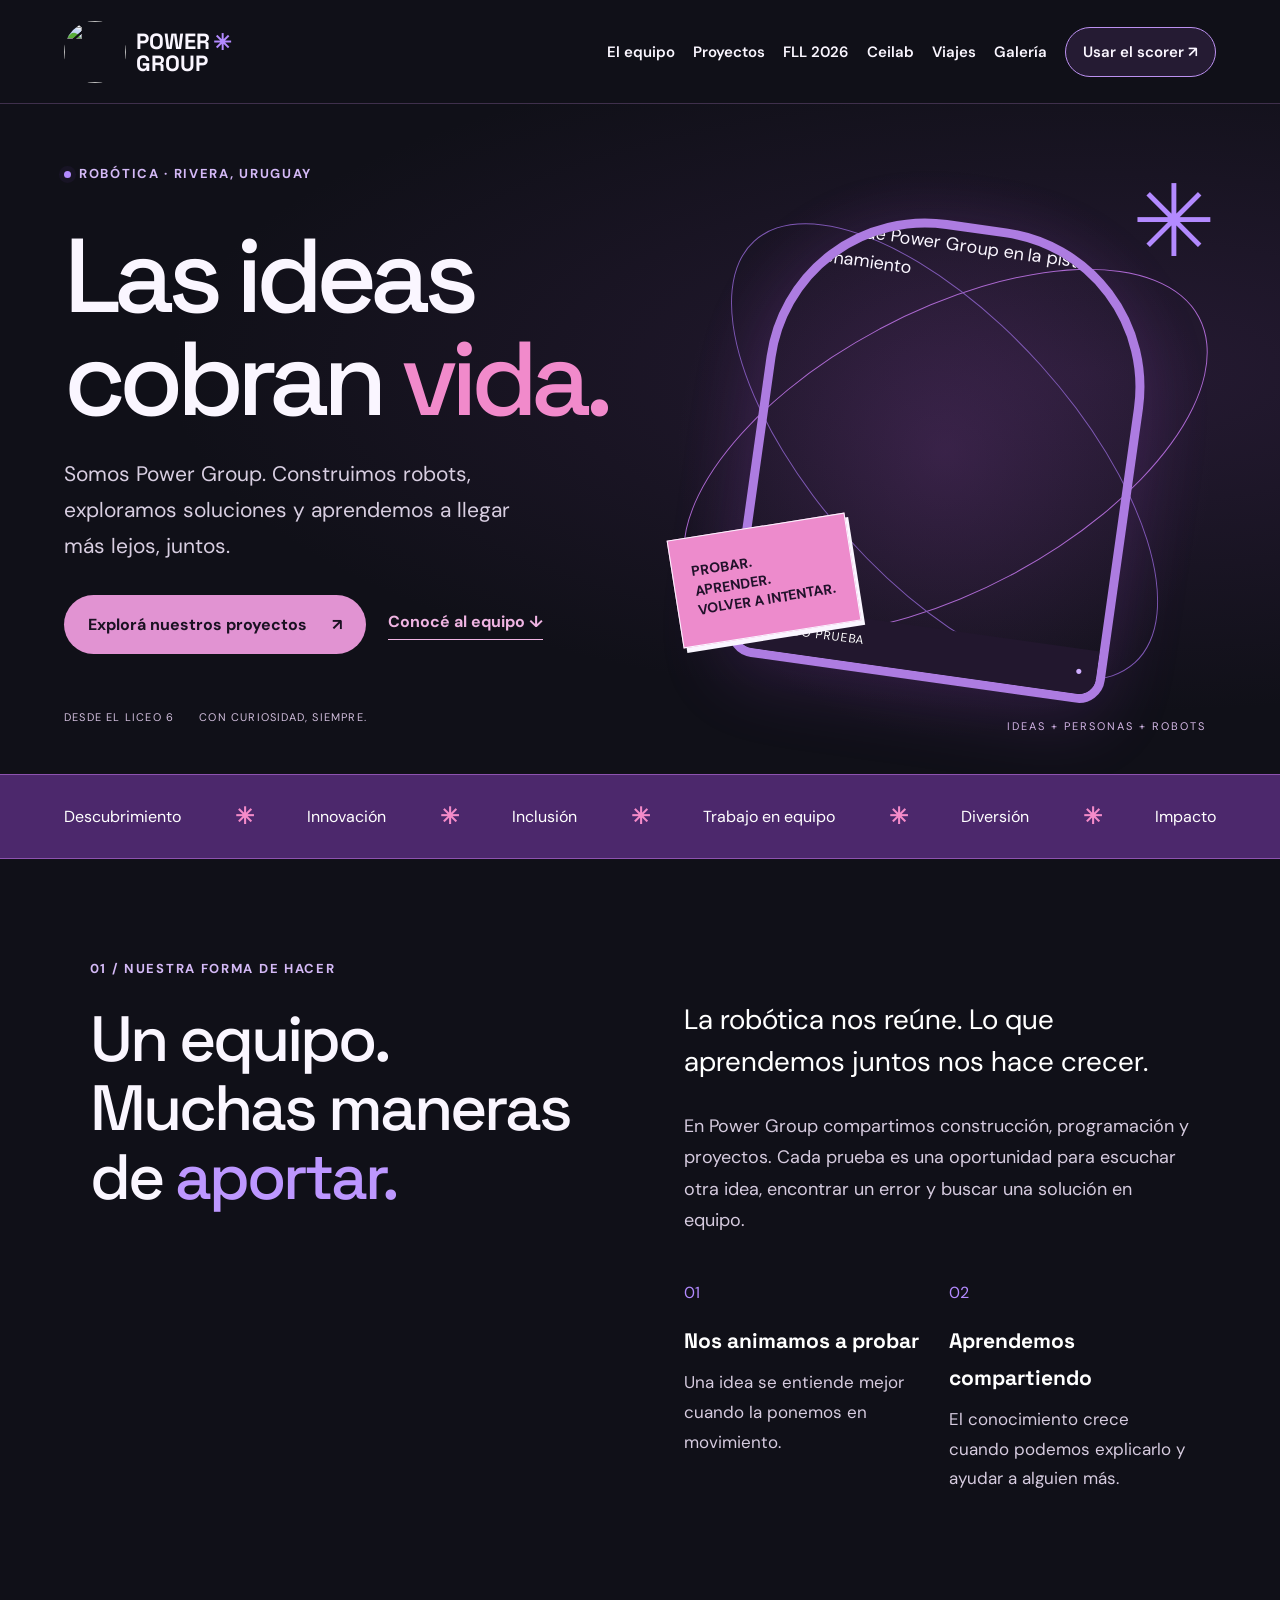
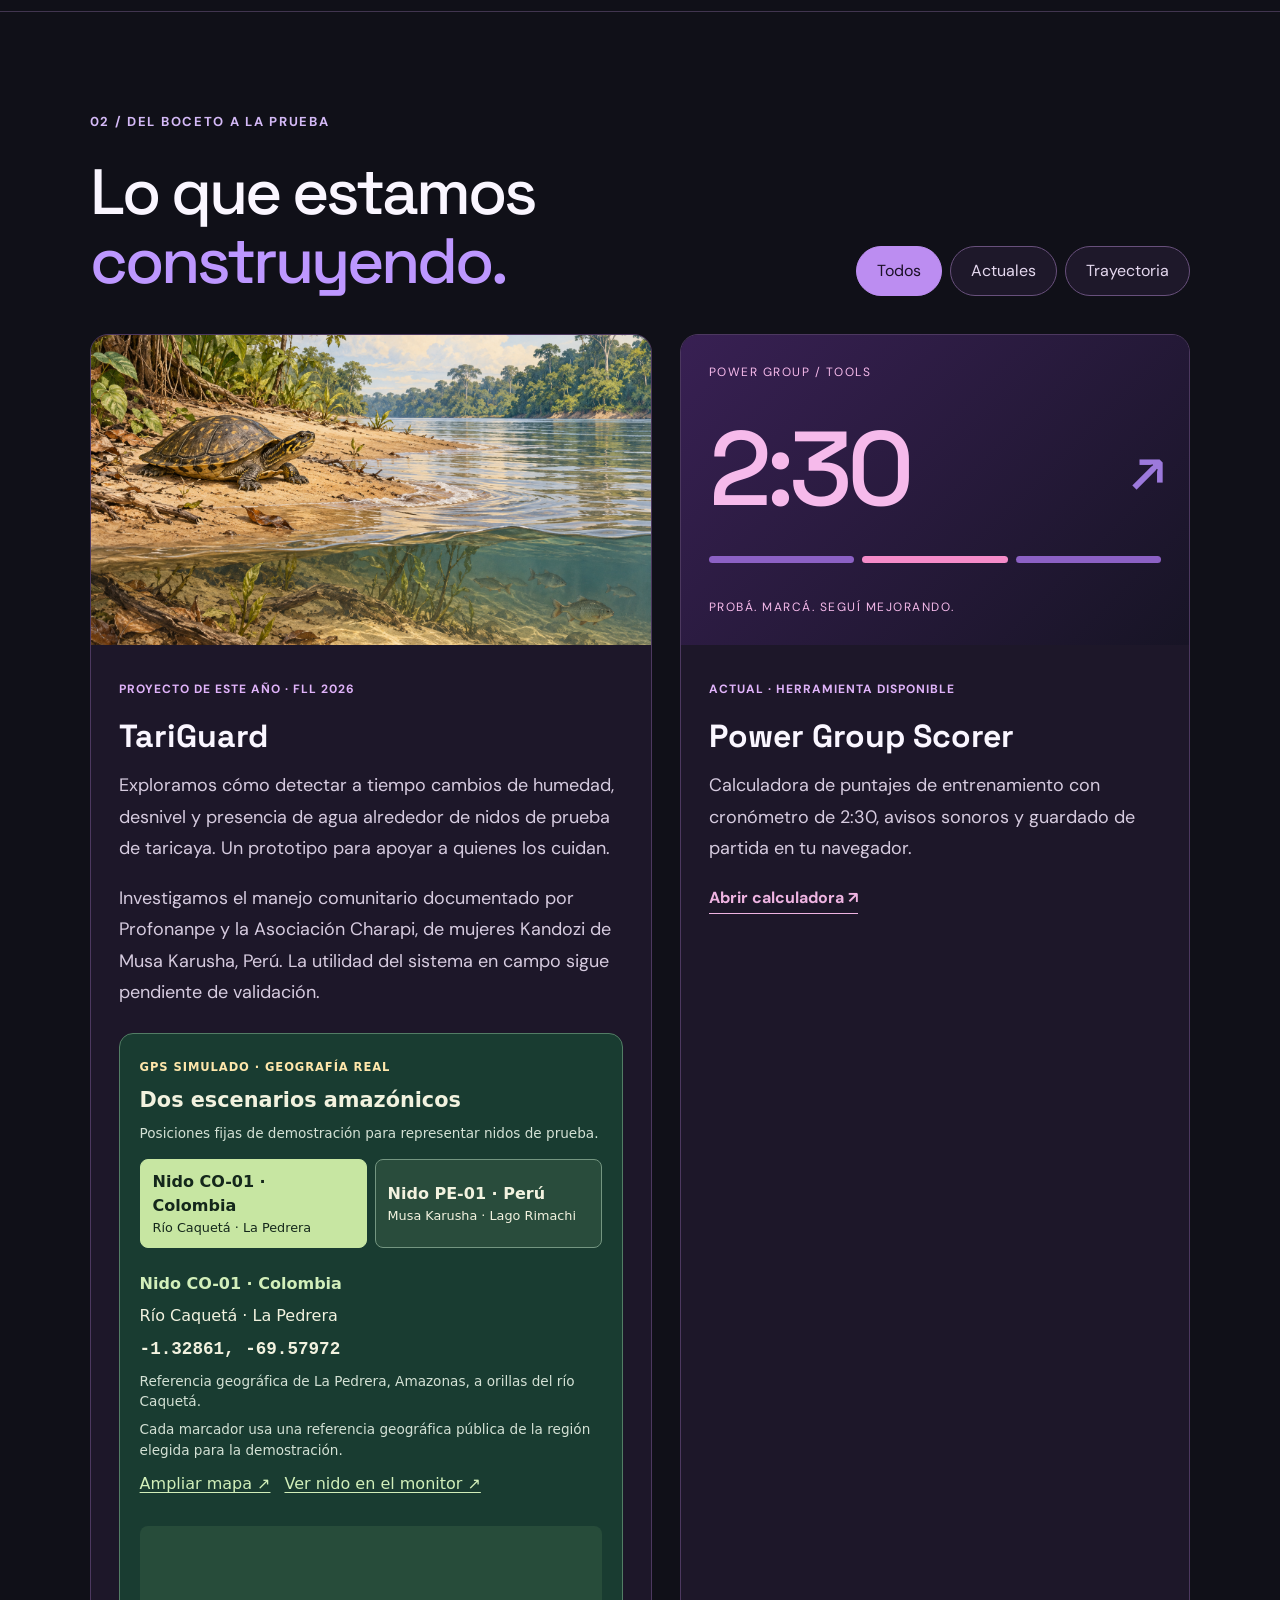
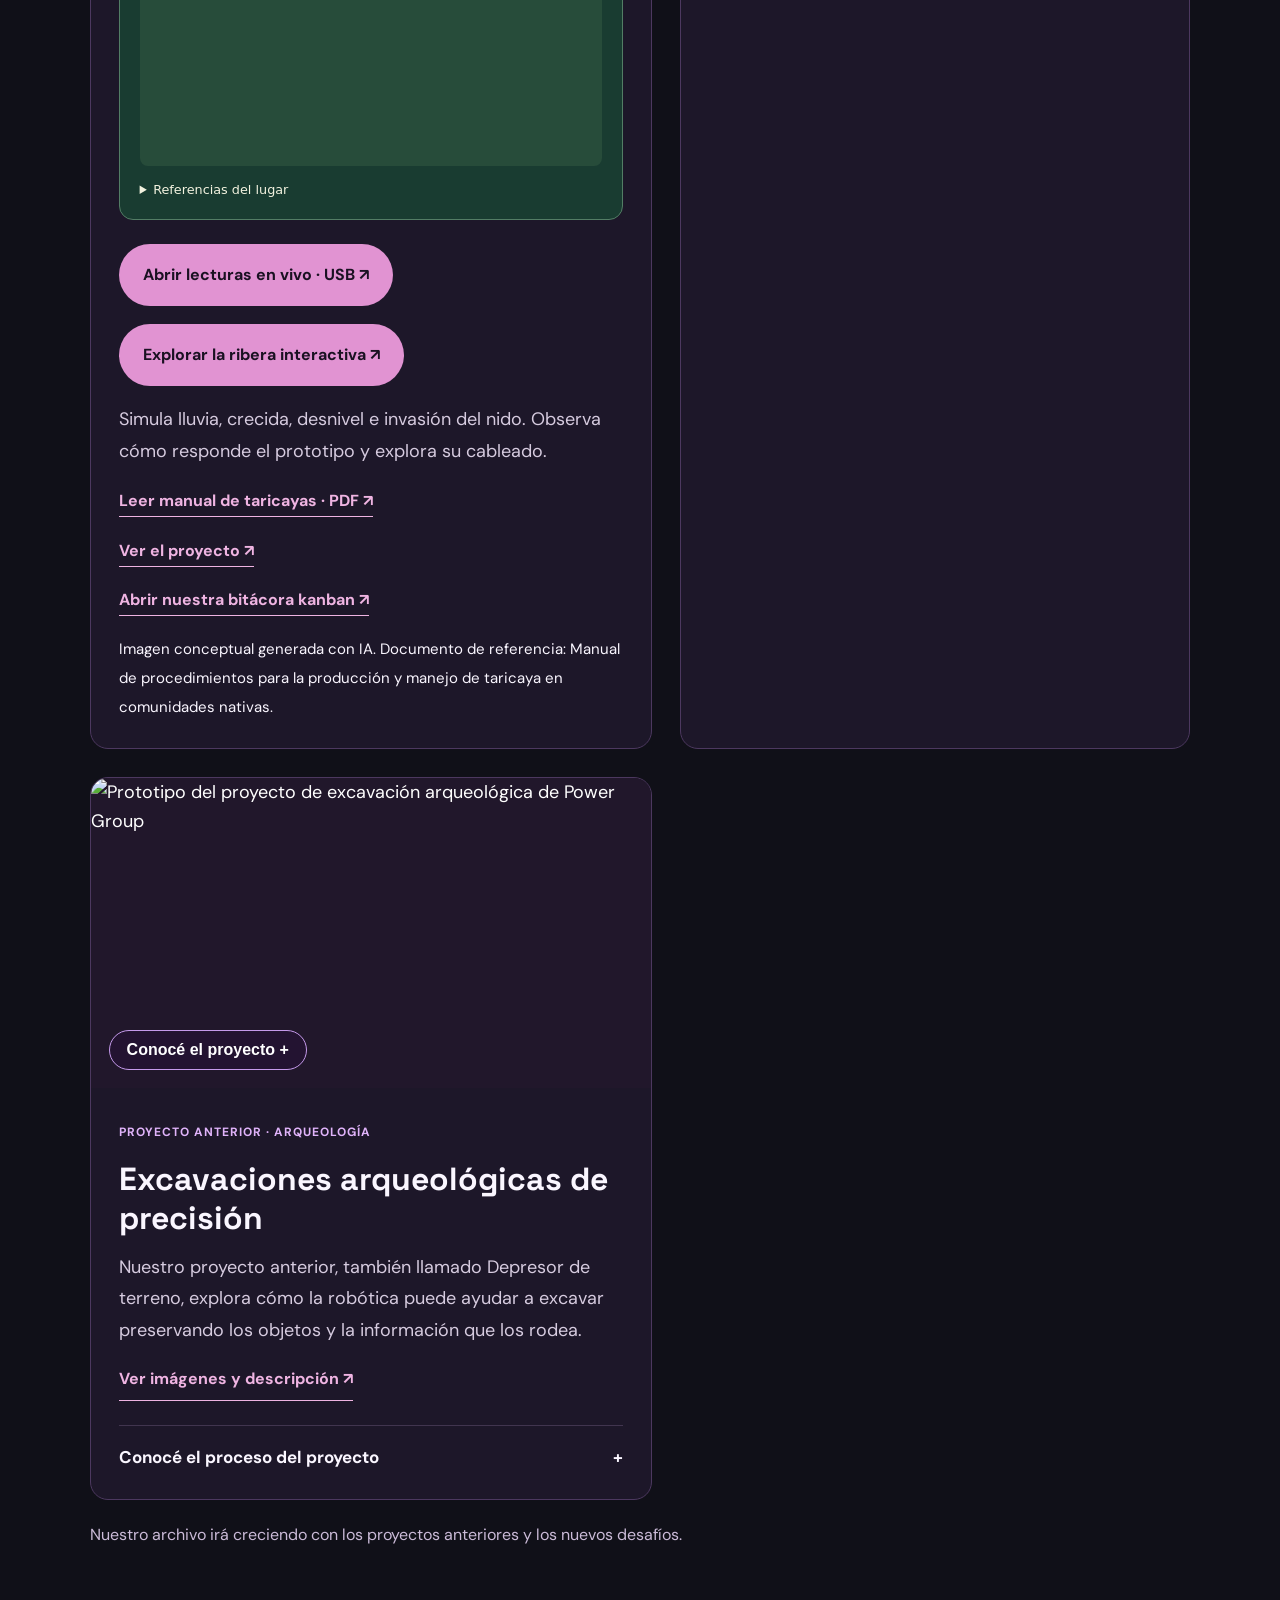
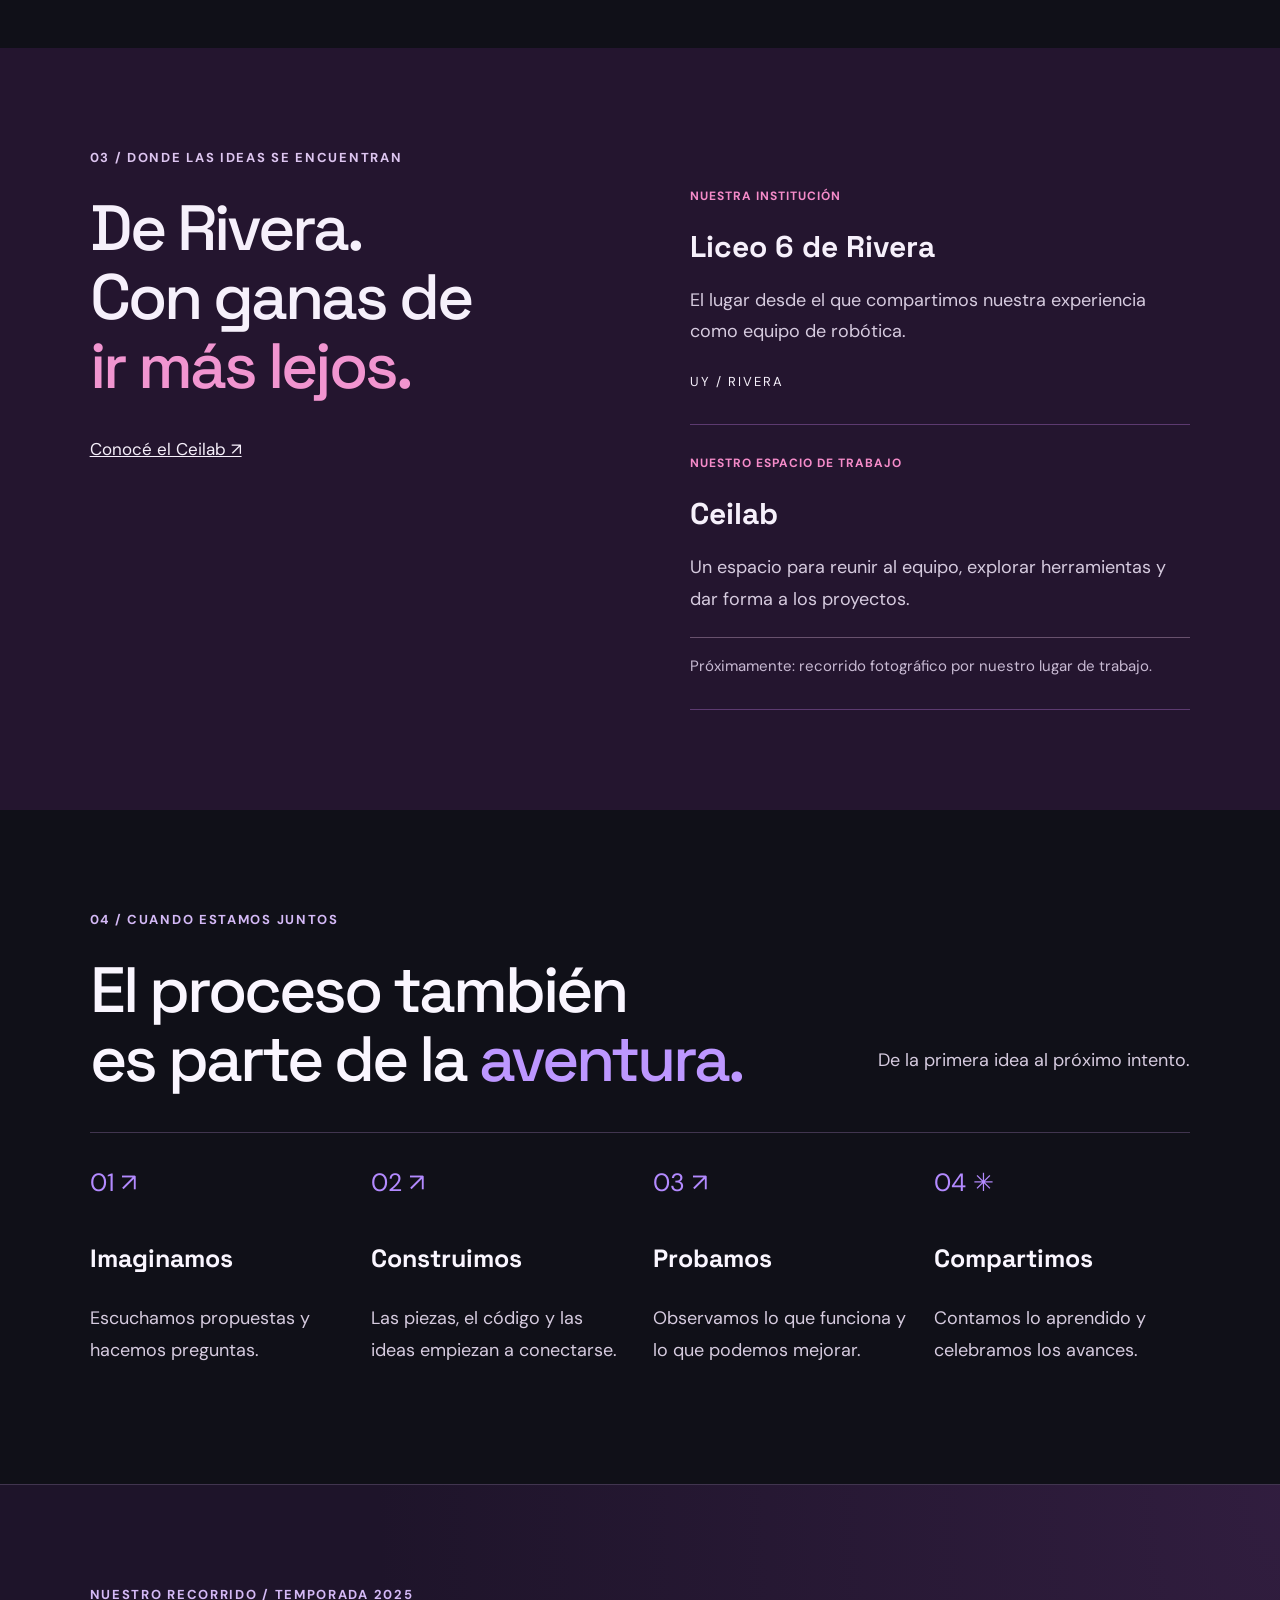
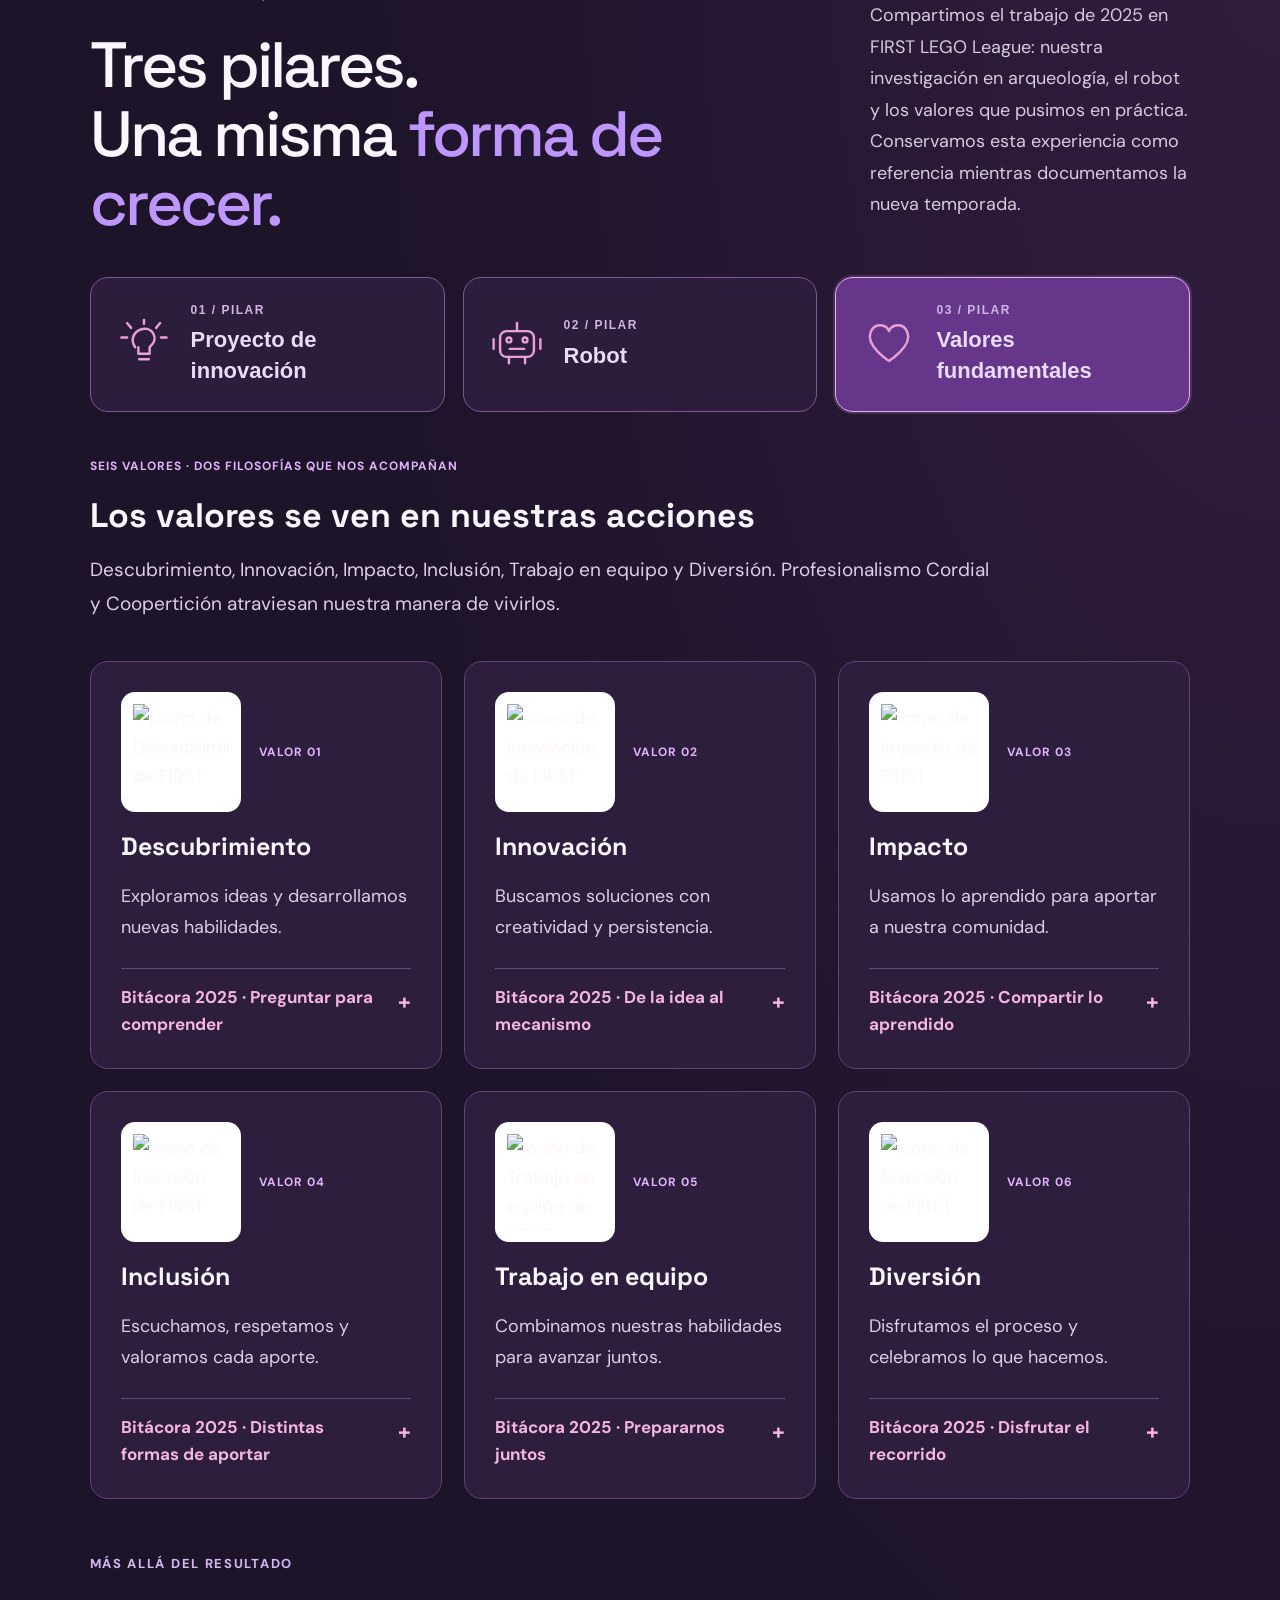
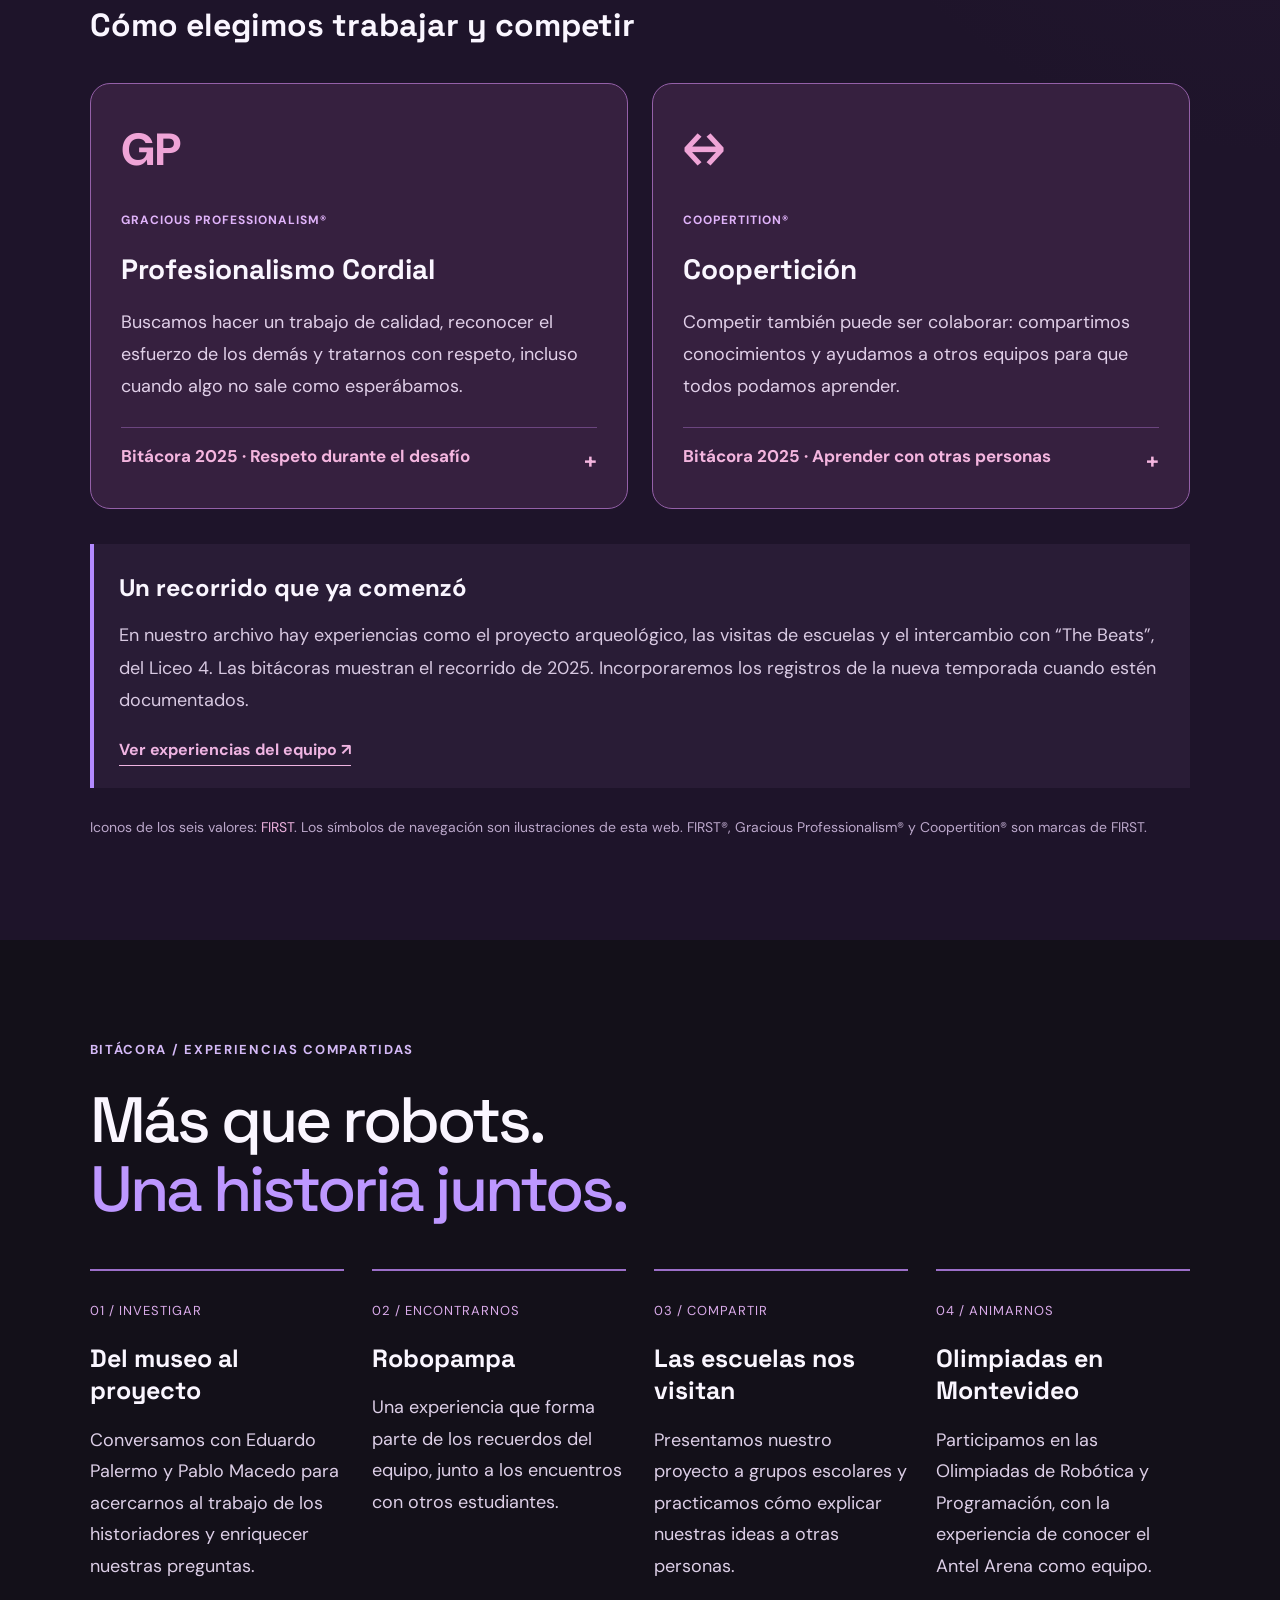
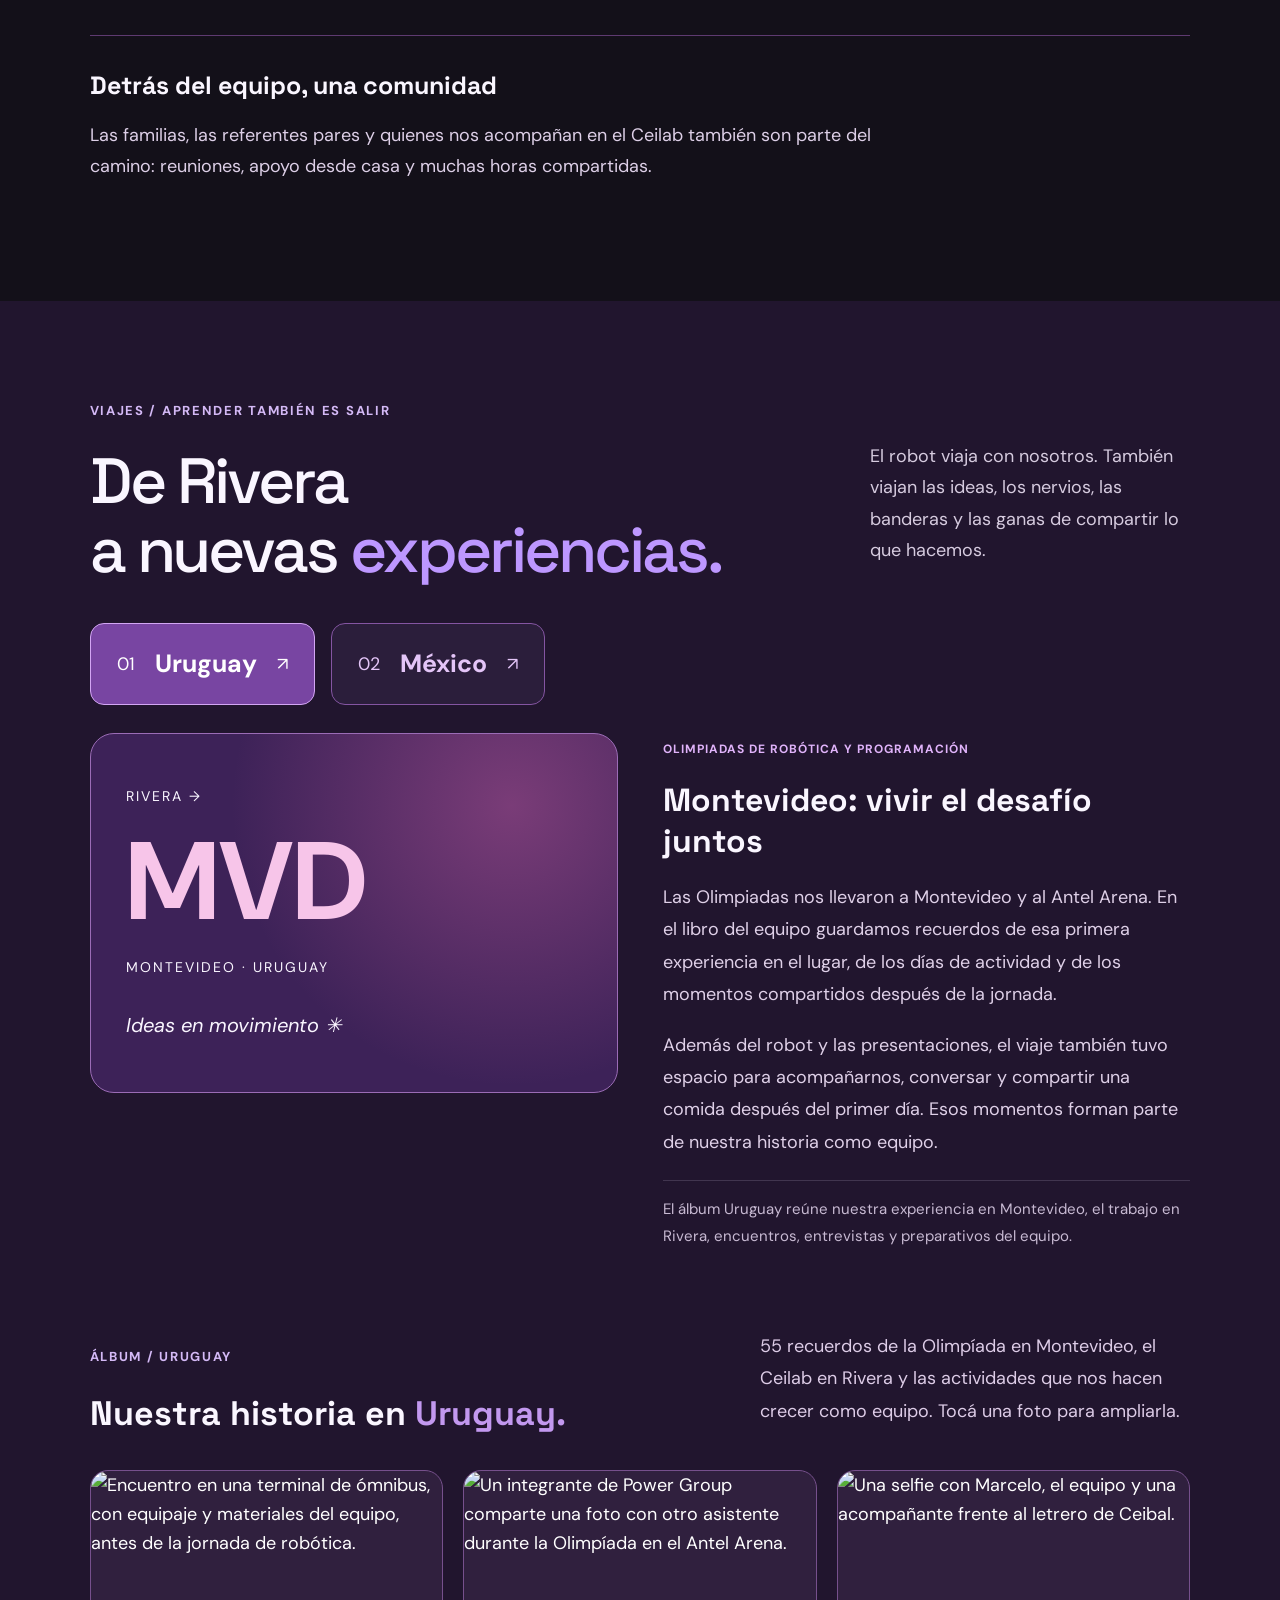
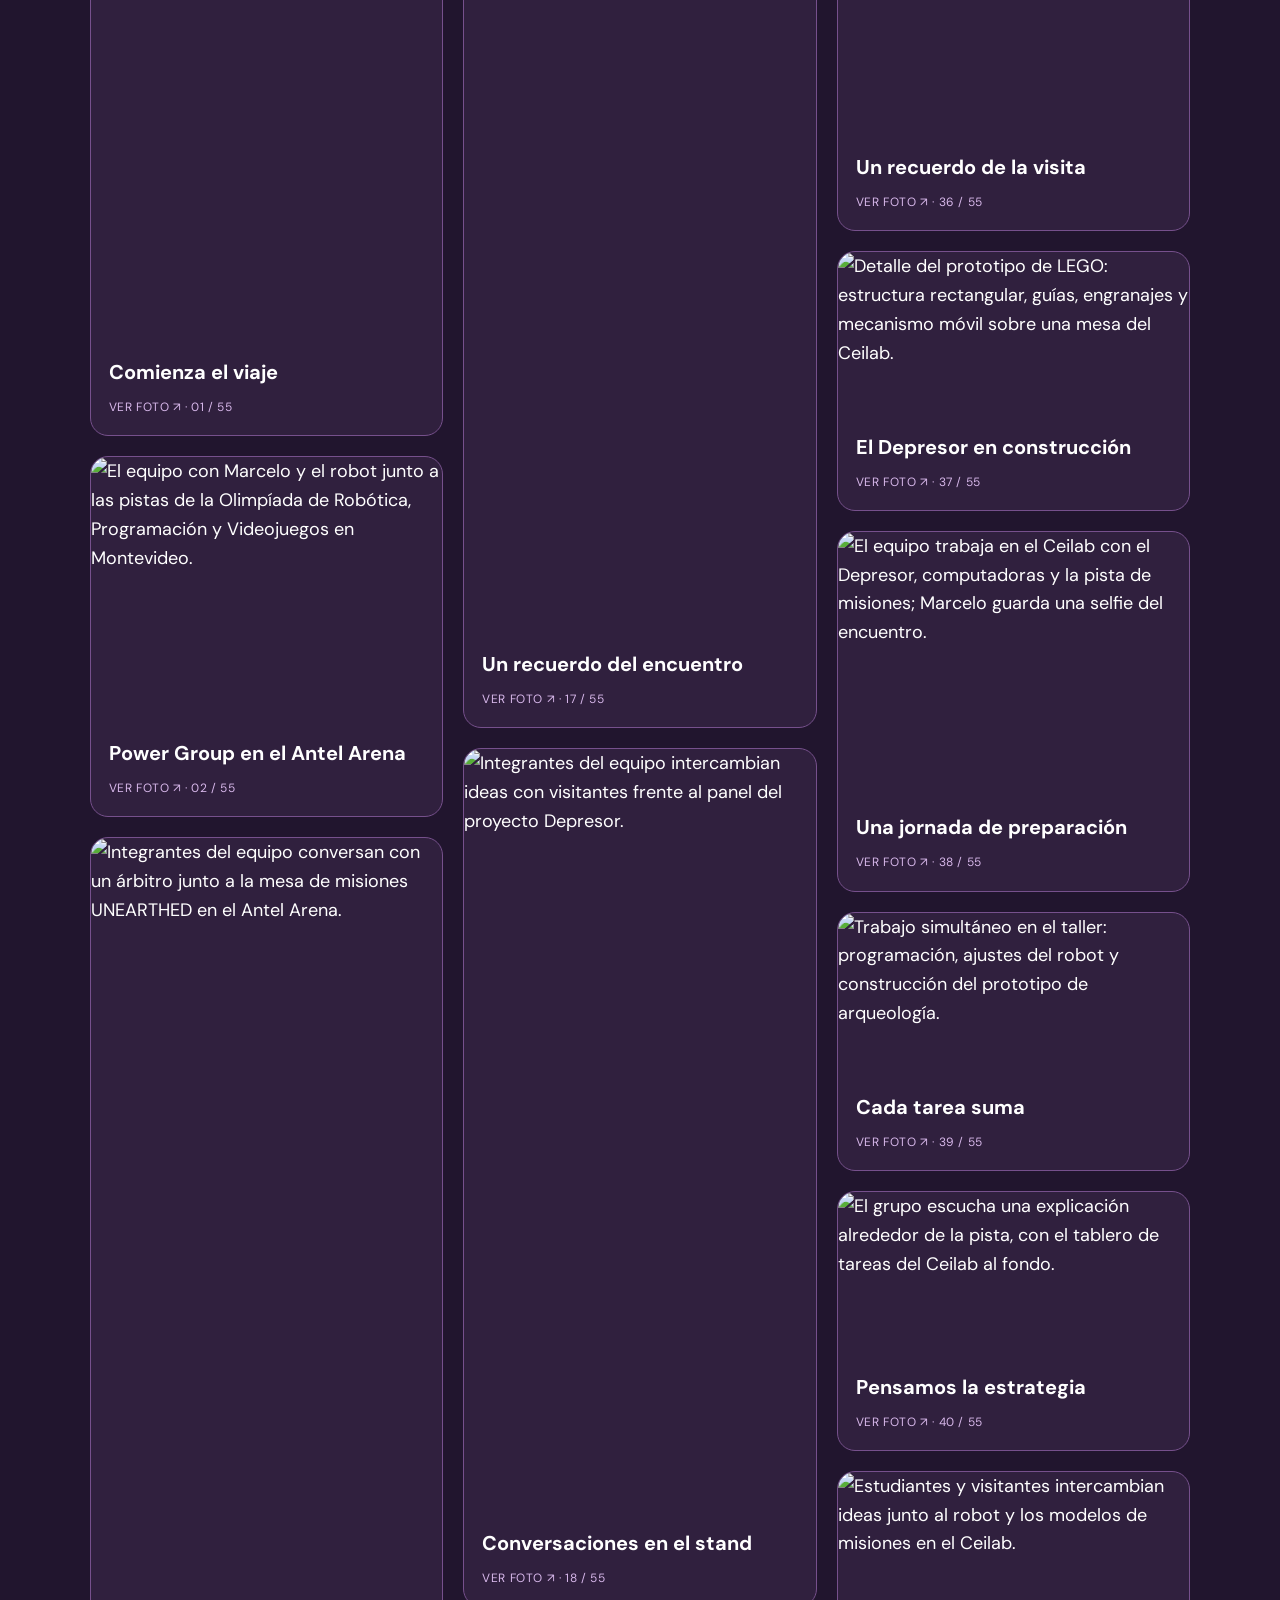
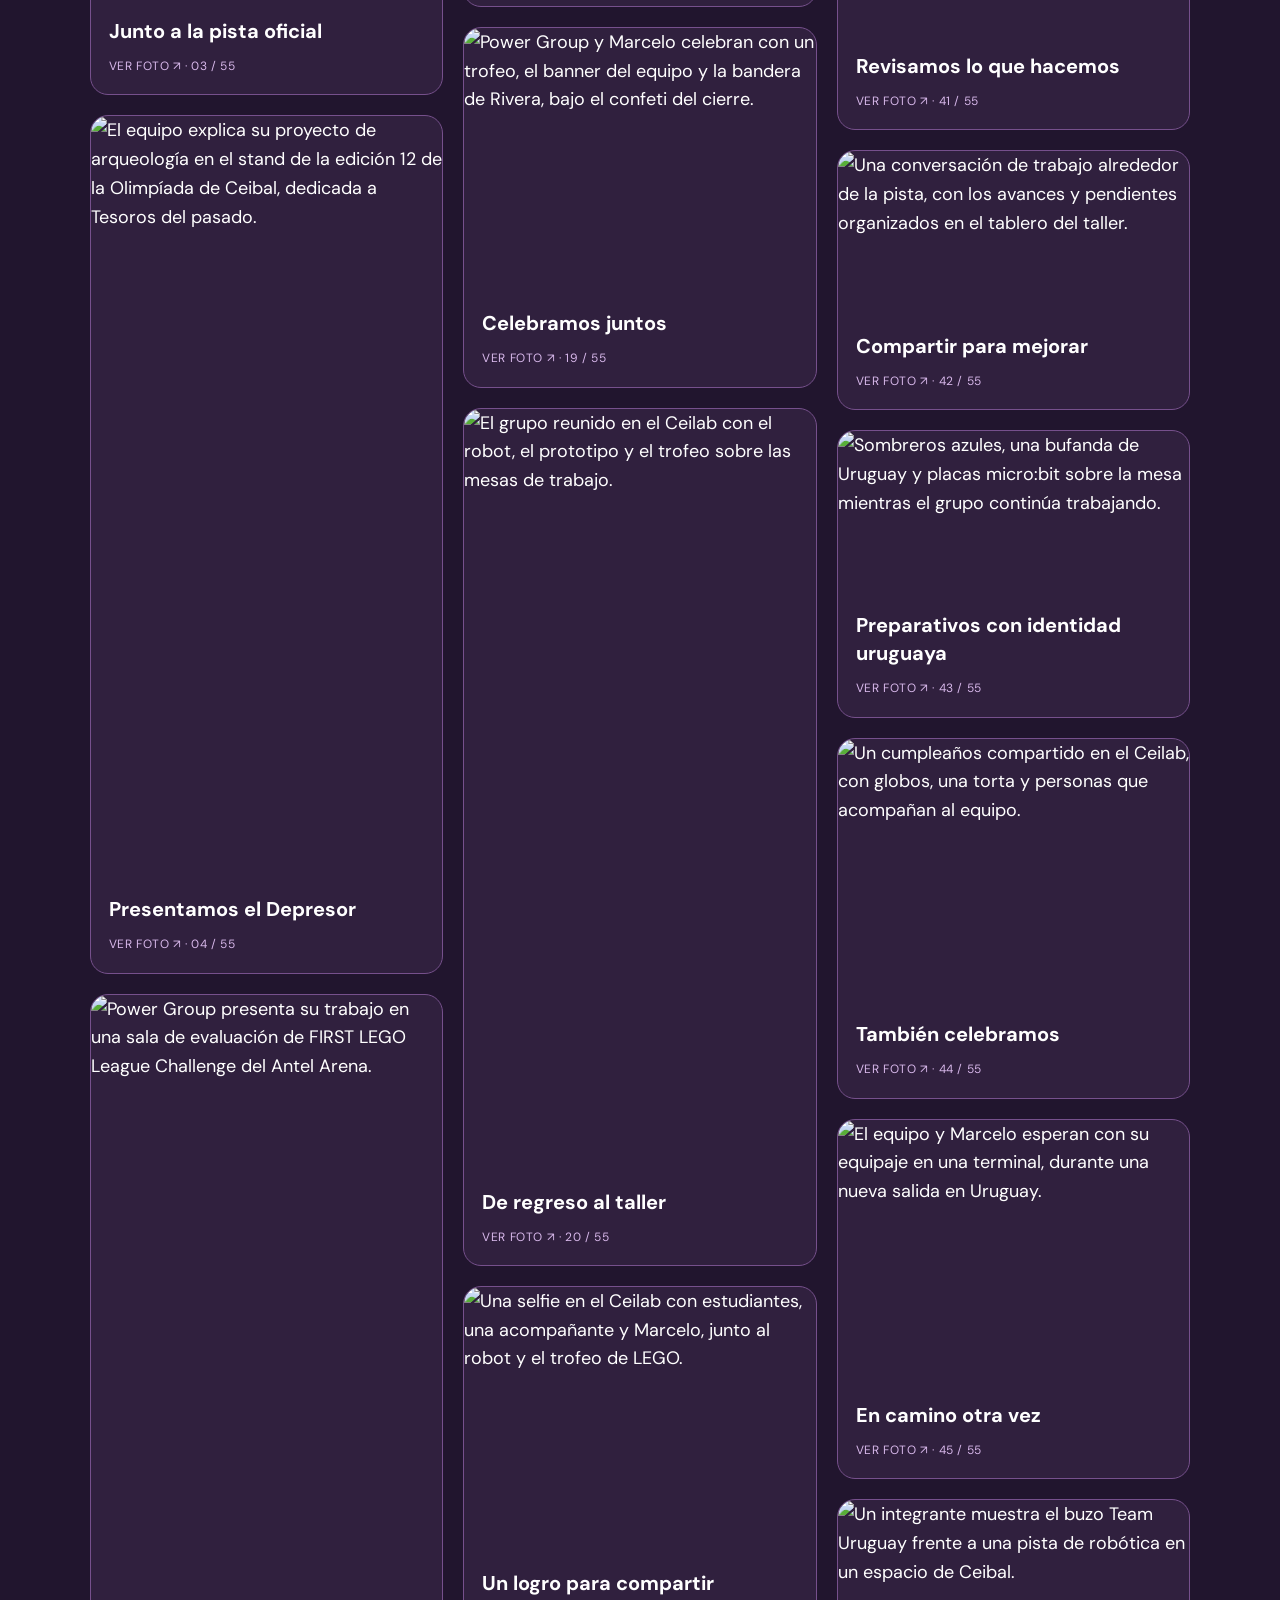
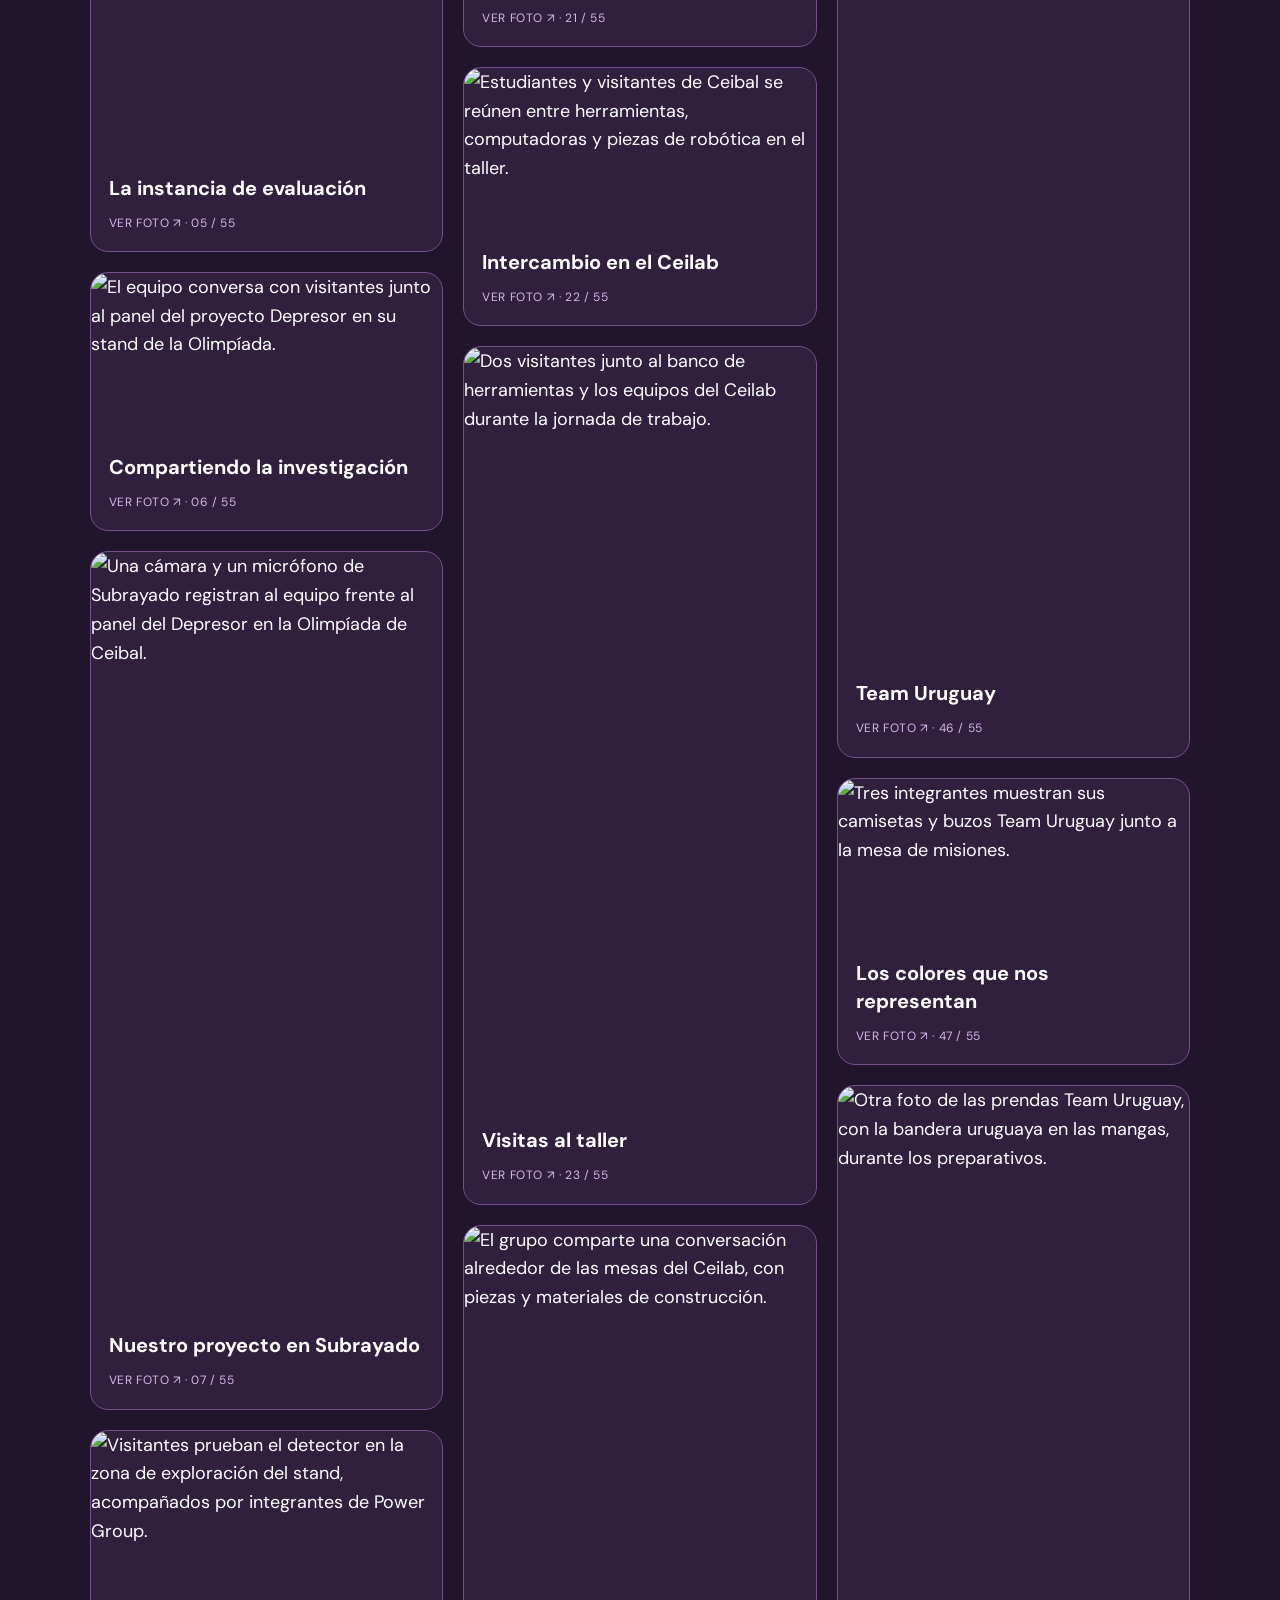
==== commit 3e92058e: "Add two simulated nest locations with real Amazon geographic references" ====
--- a/index.html
+++ b/index.html
@@ -7,11 +7,11 @@
 <section class="hero"><div class="hero-copy"><p class="eyebrow"><span class="live-dot"></span> ROBÓTICA · RIVERA, URUGUAY</p><h1>Las ideas<br>cobran <em>vida.</em></h1><p class="intro">Somos Power Group. Construimos robots, exploramos soluciones y aprendemos a llegar más lejos, juntos.</p><div class="hero-actions"><a class="button dark" href="#proyectos">Explorá nuestros proyectos <span>↗</span></a><a class="text-link" href="#nosotros">Conocé al equipo ↓</a></div><div class="hero-foot"><span>DESDE EL LICEO 6</span><span>CON CURIOSIDAD, SIEMPRE.</span></div></div><div class="hero-art"><div class="orbit orbit-one"></div><div class="orbit orbit-two"></div><div class="robot-photo"><img src="assets/robot.jpg" alt="Robot de Power Group en la pista de entrenamiento"><span class="photo-label">EN MODO PRUEBA <span>●</span></span></div><span class="sticker">PROBAR.<br>APRENDER.<br>VOLVER A INTENTAR.</span><span class="art-cross">✳</span><span class="art-caption">IDEAS + PERSONAS + ROBOTS</span></div></section>
 <div class="values-strip" aria-label="Nuestros valores"><span>Descubrimiento</span><b>✳</b><span>Innovación</span><b>✳</b><span>Inclusión</span><b>✳</b><span>Trabajo en equipo</span><b>✳</b><span>Diversión</span><b>✳</b><span>Impacto</span></div>
 <section class="section about" id="nosotros"><div><p class="eyebrow">01 / NUESTRA FORMA DE HACER</p><h2>Un equipo.<br>Muchas maneras<br>de <em>aportar.</em></h2></div><div class="about-copy"><p class="big-copy">La robótica nos reúne. Lo que aprendemos juntos nos hace crecer.</p><p>En Power Group compartimos construcción, programación y proyectos. Cada prueba es una oportunidad para escuchar otra idea, encontrar un error y buscar una solución en equipo.</p><div class="about-notes"><div><span>01</span><h3>Nos animamos a probar</h3><p>Una idea se entiende mejor cuando la ponemos en movimiento.</p></div><div><span>02</span><h3>Aprendemos compartiendo</h3><p>El conocimiento crece cuando podemos explicarlo y ayudar a alguien más.</p></div></div></div></section>
-<section class="section projects" id="proyectos"><div class="section-title"><div><p class="eyebrow">02 / DEL BOCETO A LA PRUEBA</p><h2>Lo que estamos<br><em>construyendo.</em></h2></div><div class="filters" aria-label="Filtrar proyectos"><button class="active" data-project="all" aria-pressed="true">Todos</button><button data-project="actual" aria-pressed="false">Actuales</button><button data-project="archivo" aria-pressed="false">Trayectoria</button></div></div><div class="project-grid"><article class="project" data-kind="actual" id="tariguard"><img class="project-image" loading="lazy" src="assets/tariguard-amazonia.png" alt="Ilustración conceptual de una taricaya en la Amazonia"><div class="project-info"><span class="tag">PROYECTO DE ESTE AÑO · FLL 2026</span><h3>TariGuard</h3><p>Exploramos cómo detectar a tiempo cambios de humedad, desnivel y presencia de agua alrededor de nidos de prueba de taricaya. Un prototipo para apoyar a quienes los cuidan.</p><p>Investigamos el manejo comunitario documentado por Profonanpe y la Asociación Charapi, de mujeres Kandozi de Musa Karusha, Perú. La utilidad del sistema en campo sigue pendiente de validación.</p><p><a class="button dark" href="tariguard/panel.html" target="_blank" rel="noopener noreferrer">Abrir lecturas en vivo · USB ↗</a></p><p><a class="button dark" href="tariguard/ribera.html" target="_blank" rel="noopener noreferrer">Explorar la ribera interactiva ↗</a></p><p>Simula lluvia, crecida, desnivel e invasión del nido. Observa cómo responde el prototipo y explora su cableado.</p><p><a class="text-link" href="docs/manual-taricayas.pdf" target="_blank" rel="noopener noreferrer">Leer manual de taricayas · PDF ↗</a></p><p><a class="text-link" href="https://www.canva.com/design/DAHZVXwuhDQ/r-Wg2uYdMoXOPW84A0ZG5A/view" target="_blank" rel="noopener noreferrer">Ver el proyecto ↗</a></p><p><a class="text-link" href="https://powergroup-robotica.github.io/tariguard-kanban/" target="_blank" rel="noopener noreferrer">Abrir nuestra bitácora kanban ↗</a></p><small>Imagen conceptual generada con IA. Documento de referencia: Manual de procedimientos para la producción y manejo de taricaya en comunidades nativas.</small></div></article><article class="project featured" data-kind="actual"><div class="scorer-visual"><span class="mini-brand">POWER GROUP / TOOLS</span><span class="digital">2:30<span>↗</span></span><div class="score-bars"><i></i><i></i><i></i></div><span>PROBÁ. MARCÁ. SEGUÍ MEJORANDO.</span></div><div class="project-info"><span class="tag">ACTUAL · HERRAMIENTA DISPONIBLE</span><h3>Power Group Scorer</h3><p>Calculadora de puntajes de entrenamiento con cronómetro de 2:30, avisos sonoros y guardado de partida en tu navegador.</p><a class="text-link" href="https://powergroup-robotica.github.io/powergroup-scorer/">Abrir calculadora ↗</a></div></article><article class="project" data-kind="archivo"><button class="project-photo-button" data-open-project aria-haspopup="dialog" aria-controls="project-dialog" aria-label="Ver imágenes y descripción del depresor"><img class="project-image" loading="lazy" src="assets/excavadora-prototipo.jpg" alt="Prototipo del proyecto de excavación arqueológica de Power Group"><span>Conocé el proyecto +</span></button><div class="project-info"><span class="tag">PROYECTO ANTERIOR · ARQUEOLOGÍA</span><h3>Excavaciones arqueológicas de precisión</h3><p>Nuestro proyecto anterior, también llamado Depresor de terreno, explora cómo la robótica puede ayudar a excavar preservando los objetos y la información que los rodea.</p><button class="text-link project-open" data-open-project aria-haspopup="dialog" aria-controls="project-dialog">Ver imágenes y descripción ↗</button><details class="project-details"><summary>Conocé el proceso del proyecto <span>+</span></summary><h4>Robótica al servicio del patrimonio</h4><p>Investigamos cómo una excavación controlada y un registro de ubicación y profundidad pueden ayudar a conservar el contexto de los hallazgos.</p><p>El panel del proyecto reúne las imágenes del prototipo, las etapas de funcionamiento propuestas y la metodología prevista para evaluarlo.</p></details></div></article></div><p class="section-note">Nuestro archivo irá creciendo con los proyectos anteriores y los nuevos desafíos.</p></section>
+<section class="section projects" id="proyectos"><div class="section-title"><div><p class="eyebrow">02 / DEL BOCETO A LA PRUEBA</p><h2>Lo que estamos<br><em>construyendo.</em></h2></div><div class="filters" aria-label="Filtrar proyectos"><button class="active" data-project="all" aria-pressed="true">Todos</button><button data-project="actual" aria-pressed="false">Actuales</button><button data-project="archivo" aria-pressed="false">Trayectoria</button></div></div><div class="project-grid"><article class="project" data-kind="actual" id="tariguard"><img class="project-image" loading="lazy" src="assets/tariguard-amazonia.png" alt="Ilustración conceptual de una taricaya en la Amazonia"><div class="project-info"><span class="tag">PROYECTO DE ESTE AÑO · FLL 2026</span><h3>TariGuard</h3><p>Exploramos cómo detectar a tiempo cambios de humedad, desnivel y presencia de agua alrededor de nidos de prueba de taricaya. Un prototipo para apoyar a quienes los cuidan.</p><p>Investigamos el manejo comunitario documentado por Profonanpe y la Asociación Charapi, de mujeres Kandozi de Musa Karusha, Perú. La utilidad del sistema en campo sigue pendiente de validación.</p><ubicacion-tariguard></ubicacion-tariguard><p><a class="button dark" href="tariguard/panel.html" target="_blank" rel="noopener noreferrer">Abrir lecturas en vivo · USB ↗</a></p><p><a class="button dark" href="tariguard/ribera.html" target="_blank" rel="noopener noreferrer">Explorar la ribera interactiva ↗</a></p><p>Simula lluvia, crecida, desnivel e invasión del nido. Observa cómo responde el prototipo y explora su cableado.</p><p><a class="text-link" href="docs/manual-taricayas.pdf" target="_blank" rel="noopener noreferrer">Leer manual de taricayas · PDF ↗</a></p><p><a class="text-link" href="https://www.canva.com/design/DAHZVXwuhDQ/r-Wg2uYdMoXOPW84A0ZG5A/view" target="_blank" rel="noopener noreferrer">Ver el proyecto ↗</a></p><p><a class="text-link" href="https://powergroup-robotica.github.io/tariguard-kanban/" target="_blank" rel="noopener noreferrer">Abrir nuestra bitácora kanban ↗</a></p><small>Imagen conceptual generada con IA. Documento de referencia: Manual de procedimientos para la producción y manejo de taricaya en comunidades nativas.</small></div></article><article class="project featured" data-kind="actual"><div class="scorer-visual"><span class="mini-brand">POWER GROUP / TOOLS</span><span class="digital">2:30<span>↗</span></span><div class="score-bars"><i></i><i></i><i></i></div><span>PROBÁ. MARCÁ. SEGUÍ MEJORANDO.</span></div><div class="project-info"><span class="tag">ACTUAL · HERRAMIENTA DISPONIBLE</span><h3>Power Group Scorer</h3><p>Calculadora de puntajes de entrenamiento con cronómetro de 2:30, avisos sonoros y guardado de partida en tu navegador.</p><a class="text-link" href="https://powergroup-robotica.github.io/powergroup-scorer/">Abrir calculadora ↗</a></div></article><article class="project" data-kind="archivo"><button class="project-photo-button" data-open-project aria-haspopup="dialog" aria-controls="project-dialog" aria-label="Ver imágenes y descripción del depresor"><img class="project-image" loading="lazy" src="assets/excavadora-prototipo.jpg" alt="Prototipo del proyecto de excavación arqueológica de Power Group"><span>Conocé el proyecto +</span></button><div class="project-info"><span class="tag">PROYECTO ANTERIOR · ARQUEOLOGÍA</span><h3>Excavaciones arqueológicas de precisión</h3><p>Nuestro proyecto anterior, también llamado Depresor de terreno, explora cómo la robótica puede ayudar a excavar preservando los objetos y la información que los rodea.</p><button class="text-link project-open" data-open-project aria-haspopup="dialog" aria-controls="project-dialog">Ver imágenes y descripción ↗</button><details class="project-details"><summary>Conocé el proceso del proyecto <span>+</span></summary><h4>Robótica al servicio del patrimonio</h4><p>Investigamos cómo una excavación controlada y un registro de ubicación y profundidad pueden ayudar a conservar el contexto de los hallazgos.</p><p>El panel del proyecto reúne las imágenes del prototipo, las etapas de funcionamiento propuestas y la metodología prevista para evaluarlo.</p></details></div></article></div><p class="section-note">Nuestro archivo irá creciendo con los proyectos anteriores y los nuevos desafíos.</p></section>
 <section class="section place" id="ceilab"><div class="place-heading"><p class="eyebrow">03 / DONDE LAS IDEAS SE ENCUENTRAN</p><h2>De Rivera.<br>Con ganas de<br><em>ir más lejos.</em></h2><div class="place-links"><a href="https://www.instagram.com/ceilabliceo6rivera/" target="_blank" rel="noopener noreferrer">Conocé el Ceilab ↗</a></div></div><div class="place-panels"><article><span class="tag">NUESTRA INSTITUCIÓN</span><h3>Liceo 6 de Rivera</h3><p>El lugar desde el que compartimos nuestra experiencia como equipo de robótica.</p><span class="place-mark">UY / RIVERA</span></article><article><span class="tag">NUESTRO ESPACIO DE TRABAJO</span><h3>Ceilab</h3><p>Un espacio para reunir al equipo, explorar herramientas y dar forma a los proyectos.</p><p class="editor-note">Próximamente: recorrido fotográfico por nuestro lugar de trabajo.</p></article></div></section>
 <section class="section together" id="juntos"><p class="eyebrow">04 / CUANDO ESTAMOS JUNTOS</p><div class="section-title"><h2>El proceso también<br>es parte de la <em>aventura.</em></h2><p>De la primera idea al próximo intento.</p></div><div class="process"><article><span>01 ↗</span><h3>Imaginamos</h3><p>Escuchamos propuestas y hacemos preguntas.</p></article><article><span>02 ↗</span><h3>Construimos</h3><p>Las piezas, el código y las ideas empiezan a conectarse.</p></article><article><span>03 ↗</span><h3>Probamos</h3><p>Observamos lo que funciona y lo que podemos mejorar.</p></article><article><span>04 ✳</span><h3>Compartimos</h3><p>Contamos lo aprendido y celebramos los avances.</p></article></div></section>
 <section class="section fll-hub" id="fll"><div class="section-title"><div><p class="eyebrow">NUESTRO RECORRIDO / TEMPORADA 2025</p><h2>Tres pilares.<br>Una misma <em>forma de crecer.</em></h2></div><p>Compartimos el trabajo de 2025 en FIRST LEGO League: nuestra investigación en arqueología, el robot y los valores que pusimos en práctica. Conservamos esta experiencia como referencia mientras documentamos la nueva temporada.</p></div><div class="fll-tabs" role="group" aria-label="Explorar los tres pilares de FLL"><button data-pillar="innovation" class="" aria-pressed="false" aria-controls="pillar-innovation"><svg viewBox="0 0 72 72" aria-hidden="true" fill="none" stroke="currentColor" stroke-width="3" stroke-linecap="round" stroke-linejoin="round"><path d="M25 40c-12-18 15-32 23-16 4 8-2 13-5 16v8H29v-8M30 55h12M36 6v5M8 28h7M57 28h7M15 10l5 6M56 10l-5 6"/></svg><span><small>01 / PILAR</small>Proyecto de innovación</span></button><button data-pillar="robot" class="" aria-pressed="false" aria-controls="pillar-robot"><svg viewBox="0 0 72 72" aria-hidden="true" fill="none" stroke="currentColor" stroke-width="3" stroke-linecap="round" stroke-linejoin="round"><rect x="15" y="20" width="42" height="32" rx="8"/><path d="M36 10v10M7 30v12M65 30v12M26 60v-8M46 60v-8M27 42h18"/><circle cx="26" cy="31" r="3"/><circle cx="46" cy="31" r="3"/></svg><span><small>02 / PILAR</small>Robot</span></button><button data-pillar="values" class="active" aria-pressed="true" aria-controls="pillar-values"><svg viewBox="0 0 72 72" aria-hidden="true" fill="none" stroke="currentColor" stroke-width="3" stroke-linecap="round" stroke-linejoin="round"><path d="M36 57S7 39 13 22c5-14 20-10 23-2 3-8 18-12 23 2 6 17-23 35-23 35Z"/></svg><span><small>03 / PILAR</small>Valores fundamentales</span></button></div><div class="pillar-panel" id="pillar-innovation" hidden><span class="tag">INVESTIGAR · DISEÑAR · COMPARTIR</span><h3>Depresor: tecnología para explorar el pasado</h3><p>En 2025 investigamos cómo apoyar una excavación arqueológica sin perder el contexto de los hallazgos. Las conversaciones con Eduardo Palermo acercaron al equipo al problema y dieron lugar al Depresor: un prototipo de mecanismo para explorar desplazamientos controlados. Es una propuesta en desarrollo, sin resultados de validación en una excavación real.</p><details class="season-record"><summary>Bitácora 2025 · Investigación y prototipo <span>+</span></summary><dl><dt>Qué hicimos</dt><dd>Partimos del desafío de conservar el contexto de los objetos arqueológicos y construimos una propuesta de mecanismo para explorar la excavación controlada.</dd><dt>Qué aprendimos</dt><dd>Consultar a personas que conocen el problema nos ayuda a revisar una idea antes de presentarla como solución.</dd><dt>Cómo lo mostramos</dt><dd>Presentación del Depresor en la Olimpíada de Ceibal, noviembre de 2025.</dd></dl><figure class="season-evidence"><img src="assets/uruguay/uruguay-04.jpg" alt="Presentación del Depresor en la Olimpíada de Ceibal, noviembre de 2025." loading="lazy"><figcaption>Registro del equipo · Uruguay, 2025</figcaption></figure><a class="text-link" href="#viajes">Explorar el álbum Uruguay ↗</a></details><a class="text-link" href="#proyectos">Ver nuestro archivo de proyectos ↗</a></div><div class="pillar-panel" id="pillar-robot" hidden><span class="tag">DISEÑO · PROGRAMACIÓN · JUEGO DEL ROBOT</span><h3>Construir, probar y volver a intentar</h3><p>En 2025 construimos, programamos y probamos el robot para las misiones de UNEARTHED. Trabajamos con accesorios y recorridos, practicamos juntos y llevamos el robot a la Olimpíada de Ceibal en el Antel Arena. Las pruebas y los ajustes formaron parte del aprendizaje.</p><details class="season-record"><summary>Bitácora 2025 · Del taller a la pista <span>+</span></summary><dl><dt>Qué hicimos</dt><dd>Ensayamos misiones, ajustamos mecanismos y participamos en las pistas de la Olimpíada de Ceibal, el 5 y 6 de noviembre de 2025.</dd><dt>Qué aprendimos</dt><dd>Una estrategia necesita pruebas y coordinación; también practicamos después de la jornada para revisar lo que podíamos mejorar.</dd><dt>Cómo lo mostramos</dt><dd>Robot junto a la pista oficial y ensayo del equipo con el tapete UNEARTHED.</dd></dl><figure class="season-evidence"><img src="assets/uruguay/uruguay-03.jpg" alt="Robot junto a la pista oficial y ensayo del equipo con el tapete UNEARTHED." loading="lazy"><figcaption>Registro del equipo · Uruguay, 2025</figcaption></figure><a class="text-link" href="#viajes">Explorar el álbum Uruguay ↗</a></details><a class="text-link" href="#robot">Explorar la evolución del robot ↗</a></div><div class="pillar-panel" id="pillar-values"><div id="valores"><span class="tag">SEIS VALORES · DOS FILOSOFÍAS QUE NOS ACOMPAÑAN</span><h3>Los valores se ven en nuestras acciones</h3><p>Descubrimiento, Innovación, Impacto, Inclusión, Trabajo en equipo y Diversión. Profesionalismo Cordial y Coopertición atraviesan nuestra manera de vivirlos.</p><div class="values-grid"><article class="core-value-card"><div class="core-value-top"><span class="official-icon"><img src="assets/fll/discovery.webp" alt="Icono de Descubrimiento de FIRST" width="120" height="120" loading="lazy"></span><span class="tag">VALOR 01</span></div><h3>Descubrimiento</h3><p>Exploramos ideas y desarrollamos nuevas habilidades.</p><details class="season-record"><summary>Bitácora 2025 · Preguntar para comprender <span>+</span></summary><dl><dt>Qué hicimos</dt><dd>Investigamos el trabajo arqueológico y conversamos con Eduardo Palermo para conocer la importancia del contexto de un hallazgo.</dd><dt>Qué aprendimos</dt><dd>La investigación comienza escuchando y haciendo preguntas, antes de construir un prototipo.</dd><dt>Cómo lo mostramos</dt><dd>Panel y presentación del proyecto Depresor en nuestro stand de 2025.</dd></dl><figure class="season-evidence"><img src="assets/uruguay/uruguay-04.jpg" alt="Panel y presentación del proyecto Depresor en nuestro stand de 2025." loading="lazy"><figcaption>Registro del equipo · Uruguay, 2025</figcaption></figure><a class="text-link" href="#viajes">Explorar el álbum Uruguay ↗</a></details></article><article class="core-value-card"><div class="core-value-top"><span class="official-icon"><img src="assets/fll/innovation.webp" alt="Icono de Innovación de FIRST" width="120" height="120" loading="lazy"></span><span class="tag">VALOR 02</span></div><h3>Innovación</h3><p>Buscamos soluciones con creatividad y persistencia.</p><details class="season-record"><summary>Bitácora 2025 · De la idea al mecanismo <span>+</span></summary><dl><dt>Qué hicimos</dt><dd>Construimos prototipos del Depresor y los mostramos en el Ceilab y en la Olimpíada.</dd><dt>Qué aprendimos</dt><dd>Una primera construcción permite explicar una idea y recibir observaciones; no equivale a una solución validada en campo.</dd><dt>Cómo lo mostramos</dt><dd>Intercambio alrededor de los prototipos en el Ceilab, octubre de 2025.</dd></dl><figure class="season-evidence"><img src="assets/uruguay/uruguay-55.jpg" alt="Intercambio alrededor de los prototipos en el Ceilab, octubre de 2025." loading="lazy"><figcaption>Registro del equipo · Uruguay, 2025</figcaption></figure><a class="text-link" href="#viajes">Explorar el álbum Uruguay ↗</a></details></article><article class="core-value-card"><div class="core-value-top"><span class="official-icon"><img src="assets/fll/impact.webp" alt="Icono de Impacto de FIRST" width="120" height="120" loading="lazy"></span><span class="tag">VALOR 03</span></div><h3>Impacto</h3><p>Usamos lo aprendido para aportar a nuestra comunidad.</p><details class="season-record"><summary>Bitácora 2025 · Compartir lo aprendido <span>+</span></summary><dl><dt>Qué hicimos</dt><dd>Explicamos el proyecto a visitantes del stand y participamos en entrevistas para acercar nuestro trabajo a otras personas.</dd><dt>Qué aprendimos</dt><dd>Comunicar también forma parte del proyecto: nos obliga a contar el problema y la propuesta con claridad.</dd><dt>Cómo lo mostramos</dt><dd>Registro de una entrevista de Subrayado en el stand de la Olimpíada.</dd></dl><figure class="season-evidence"><img src="assets/uruguay/uruguay-07.jpg" alt="Registro de una entrevista de Subrayado en el stand de la Olimpíada." loading="lazy"><figcaption>Registro del equipo · Uruguay, 2025</figcaption></figure><a class="text-link" href="#viajes">Explorar el álbum Uruguay ↗</a></details></article><article class="core-value-card"><div class="core-value-top"><span class="official-icon"><img src="assets/fll/inclusion.webp" alt="Icono de Inclusión de FIRST" width="120" height="120" loading="lazy"></span><span class="tag">VALOR 04</span></div><h3>Inclusión</h3><p>Escuchamos, respetamos y valoramos cada aporte.</p><details class="season-record"><summary>Bitácora 2025 · Distintas formas de aportar <span>+</span></summary><dl><dt>Qué hicimos</dt><dd>Combinamos construcción, programación, investigación y comunicación en las actividades del equipo.</dd><dt>Qué aprendimos</dt><dd>Escuchar aportes diferentes nos permite participar desde nuestras habilidades y aprender de los demás.</dd><dt>Cómo lo mostramos</dt><dd>El grupo comparte una revisión del prototipo en el Ceilab.</dd></dl><figure class="season-evidence"><img src="assets/uruguay/uruguay-54.jpg" alt="El grupo comparte una revisión del prototipo en el Ceilab." loading="lazy"><figcaption>Registro del equipo · Uruguay, 2025</figcaption></figure><a class="text-link" href="#viajes">Explorar el álbum Uruguay ↗</a></details></article><article class="core-value-card"><div class="core-value-top"><span class="official-icon"><img src="assets/fll/teamwork.webp" alt="Icono de Trabajo en equipo de FIRST" width="120" height="120" loading="lazy"></span><span class="tag">VALOR 05</span></div><h3>Trabajo en equipo</h3><p>Combinamos nuestras habilidades para avanzar juntos.</p><details class="season-record"><summary>Bitácora 2025 · Prepararnos juntos <span>+</span></summary><dl><dt>Qué hicimos</dt><dd>Organizamos el stand, llevamos los materiales y practicamos las misiones en equipo durante el viaje a Montevideo.</dd><dt>Qué aprendimos</dt><dd>El trabajo incluye tanto el robot como la organización y el acompañamiento entre integrantes.</dd><dt>Cómo lo mostramos</dt><dd>Ensayo compartido después de la jornada del 5 de noviembre de 2025.</dd></dl><figure class="season-evidence"><img src="assets/uruguay/uruguay-11.jpg" alt="Ensayo compartido después de la jornada del 5 de noviembre de 2025." loading="lazy"><figcaption>Registro del equipo · Uruguay, 2025</figcaption></figure><a class="text-link" href="#viajes">Explorar el álbum Uruguay ↗</a></details></article><article class="core-value-card"><div class="core-value-top"><span class="official-icon"><img src="assets/fll/fun.webp" alt="Icono de Diversión de FIRST" width="120" height="120" loading="lazy"></span><span class="tag">VALOR 06</span></div><h3>Diversión</h3><p>Disfrutamos el proceso y celebramos lo que hacemos.</p><details class="season-record"><summary>Bitácora 2025 · Disfrutar el recorrido <span>+</span></summary><dl><dt>Qué hicimos</dt><dd>Compartimos paseos, fotos y momentos de celebración durante la experiencia en Montevideo.</dd><dt>Qué aprendimos</dt><dd>Los recuerdos fuera de la pista también construyen nuestra identidad y nuestras ganas de seguir aprendiendo.</dd><dt>Cómo lo mostramos</dt><dd>Paseo nocturno frente a la Puerta de la Ciudadela y celebración al cierre de la Olimpíada.</dd></dl><figure class="season-evidence"><img src="assets/uruguay/uruguay-10.jpg" alt="Paseo nocturno frente a la Puerta de la Ciudadela y celebración al cierre de la Olimpíada." loading="lazy"><figcaption>Registro del equipo · Uruguay, 2025</figcaption></figure><a class="text-link" href="#viajes">Explorar el álbum Uruguay ↗</a></details></article></div><div class="philosophy-heading"><p class="eyebrow">MÁS ALLÁ DEL RESULTADO</p><h3>Cómo elegimos trabajar y competir</h3></div><div class="philosophy-grid"><article><span class="philosophy-mark" aria-hidden="true">GP</span><span class="tag">GRACIOUS PROFESSIONALISM®</span><h3>Profesionalismo Cordial</h3><p>Buscamos hacer un trabajo de calidad, reconocer el esfuerzo de los demás y tratarnos con respeto, incluso cuando algo no sale como esperábamos.</p><details class="season-record"><summary>Bitácora 2025 · Respeto durante el desafío <span>+</span></summary><dl><dt>Qué hicimos</dt><dd>Conversamos con árbitros y visitantes, presentamos nuestras ideas y escuchamos las indicaciones junto a la pista.</dd><dt>Qué aprendimos</dt><dd>Trabajar con seriedad también implica escuchar y tratar con respeto a quienes participan del encuentro.</dd><dt>Cómo lo mostramos</dt><dd>Intercambio del equipo con un árbitro en la pista del Antel Arena.</dd></dl><figure class="season-evidence"><img src="assets/uruguay/uruguay-03.jpg" alt="Intercambio del equipo con un árbitro en la pista del Antel Arena." loading="lazy"><figcaption>Registro del equipo · Uruguay, 2025</figcaption></figure><a class="text-link" href="#viajes">Explorar el álbum Uruguay ↗</a></details></article><article><span class="philosophy-mark" aria-hidden="true">↔</span><span class="tag">COOPERTITION®</span><h3>Coopertición</h3><p>Competir también puede ser colaborar: compartimos conocimientos y ayudamos a otros equipos para que todos podamos aprender.</p><details class="season-record"><summary>Bitácora 2025 · Aprender con otras personas <span>+</span></summary><dl><dt>Qué hicimos</dt><dd>Compartimos el proyecto con visitantes y participamos en intercambios con otros equipos, como The Beats del Liceo 4, documentados en nuestro recorrido.</dd><dt>Qué aprendimos</dt><dd>La competencia es una oportunidad para intercambiar ideas. Seguiremos sumando registros concretos de colaboración entre equipos.</dd><dt>Cómo lo mostramos</dt><dd>Nuestro archivo de experiencias y las actividades compartidas en la Olimpíada.</dd></dl><figure class="season-evidence"><img src="assets/uruguay/uruguay-08.jpg" alt="Nuestro archivo de experiencias y las actividades compartidas en la Olimpíada." loading="lazy"><figcaption>Registro del equipo · Uruguay, 2025</figcaption></figure><a class="text-link" href="#viajes">Explorar el álbum Uruguay ↗</a></details></article></div><aside class="fll-archive"><h4>Un recorrido que ya comenzó</h4><p>En nuestro archivo hay experiencias como el proyecto arqueológico, las visitas de escuelas y el intercambio con “The Beats”, del Liceo 4. Las bitácoras muestran el recorrido de 2025. Incorporaremos los registros de la nueva temporada cuando estén documentados.</p><a class="text-link" href="#trayectoria">Ver experiencias del equipo ↗</a></aside></div></div><p class="fll-source">Iconos de los seis valores: <a href="https://www.firstinspires.org/about" target="_blank" rel="noopener noreferrer">FIRST</a>. Los símbolos de navegación son ilustraciones de esta web. FIRST®, Gracious Professionalism® y Coopertition® son marcas de FIRST.</p></section><section class="section team-journey" id="trayectoria"><p class="eyebrow">BITÁCORA / EXPERIENCIAS COMPARTIDAS</p><h2>Más que robots.<br><em>Una historia juntos.</em></h2><div class="journey-grid"><article><span>01 / INVESTIGAR</span><h3>Del museo al proyecto</h3><p>Conversamos con Eduardo Palermo y Pablo Macedo para acercarnos al trabajo de los historiadores y enriquecer nuestras preguntas.</p></article><article><span>02 / ENCONTRARNOS</span><h3>Robopampa</h3><p>Una experiencia que forma parte de los recuerdos del equipo, junto a los encuentros con otros estudiantes.</p></article><article><span>03 / COMPARTIR</span><h3>Las escuelas nos visitan</h3><p>Presentamos nuestro proyecto a grupos escolares y practicamos cómo explicar nuestras ideas a otras personas.</p></article><article><span>04 / ANIMARNOS</span><h3>Olimpiadas en Montevideo</h3><p>Participamos en las Olimpiadas de Robótica y Programación, con la experiencia de conocer el Antel Arena como equipo.</p></article></div><div class="community-note"><h3>Detrás del equipo, una comunidad</h3><p>Las familias, las referentes pares y quienes nos acompañan en el Ceilab también son parte del camino: reuniones, apoyo desde casa y muchas horas compartidas.</p></div></section><section class="section travels" id="viajes"><div class="section-title"><div><p class="eyebrow">VIAJES / APRENDER TAMBIÉN ES SALIR</p><h2>De Rivera<br>a nuevas <em>experiencias.</em></h2></div><p>El robot viaja con nosotros. También viajan las ideas, los nervios, las banderas y las ganas de compartir lo que hacemos.</p></div><div class="travel-options" role="group" aria-label="Elegir un viaje"><button class="active" data-trip="uruguay" aria-pressed="true" aria-controls="trip-uruguay">01 <span>Uruguay</span> ↗</button><button data-trip="mexico" aria-pressed="false" aria-controls="trip-mexico">02 <span>México</span> ↗</button></div><article class="travel-panel" id="trip-uruguay"><div class="travel-postcard" aria-hidden="true"><span>RIVERA →</span><b>MVD</b><span>MONTEVIDEO · URUGUAY</span><i>Ideas en movimiento ✳</i></div><div class="travel-copy"><span class="tag">OLIMPIADAS DE ROBÓTICA Y PROGRAMACIÓN</span><h3>Montevideo: vivir el desafío juntos</h3><p>Las Olimpiadas nos llevaron a Montevideo y al Antel Arena. En el libro del equipo guardamos recuerdos de esa primera experiencia en el lugar, de los días de actividad y de los momentos compartidos después de la jornada.</p><p>Además del robot y las presentaciones, el viaje también tuvo espacio para acompañarnos, conversar y compartir una comida después del primer día. Esos momentos forman parte de nuestra historia como equipo.</p><p class="editor-note">El álbum Uruguay reúne nuestra experiencia en Montevideo, el trabajo en Rivera, encuentros, entrevistas y preparativos del equipo.</p></div><div class="trip-album"><div class="album-heading"><div><p class="eyebrow">ÁLBUM / URUGUAY</p><h3>Nuestra historia en <em>Uruguay.</em></h3></div><p>55 recuerdos de la Olimpíada en Montevideo, el Ceilab en Rivera y las actividades que nos hacen crecer como equipo. Tocá una foto para ampliarla.</p></div><div class="trip-photo-grid"><button class="trip-photo" data-collection="uruguay" data-media="assets/uruguay/uruguay-01.jpg" data-type="image" data-title="Uruguay · Comienza el viaje" data-caption="Encuentro en una terminal de ómnibus, con equipaje y materiales del equipo, antes de la jornada de robótica." aria-label="Ampliar foto: Comienza el viaje"><img src="assets/uruguay/uruguay-01.jpg" alt="Encuentro en una terminal de ómnibus, con equipaje y materiales del equipo, antes de la jornada de robótica." width="1440" height="1920" loading="lazy"><span><b>Comienza el viaje</b><small>VER FOTO ↗ · 01 / 55</small></span></button><button class="trip-photo" data-collection="uruguay" data-media="assets/uruguay/uruguay-02.jpg" data-type="image" data-title="Uruguay · Power Group en el Antel Arena" data-caption="El equipo con Marcelo y el robot junto a las pistas de la Olimpíada de Robótica, Programación y Videojuegos en Montevideo." aria-label="Ampliar foto: Power Group en el Antel Arena"><img src="assets/uruguay/uruguay-02.jpg" alt="El equipo con Marcelo y el robot junto a las pistas de la Olimpíada de Robótica, Programación y Videojuegos en Montevideo." width="1920" height="1440" loading="lazy"><span><b>Power Group en el Antel Arena</b><small>VER FOTO ↗ · 02 / 55</small></span></button><button class="trip-photo" data-collection="uruguay" data-media="assets/uruguay/uruguay-03.jpg" data-type="image" data-title="Uruguay · Junto a la pista oficial" data-caption="Integrantes del equipo conversan con un árbitro junto a la mesa de misiones UNEARTHED en el Antel Arena." aria-label="Ampliar foto: Junto a la pista oficial"><img src="assets/uruguay/uruguay-03.jpg" alt="Integrantes del equipo conversan con un árbitro junto a la mesa de misiones UNEARTHED en el Antel Arena." width="887" height="1920" loading="lazy"><span><b>Junto a la pista oficial</b><small>VER FOTO ↗ · 03 / 55</small></span></button><button class="trip-photo" data-collection="uruguay" data-media="assets/uruguay/uruguay-04.jpg" data-type="image" data-title="Uruguay · Presentamos el Depresor" data-caption="El equipo explica su proyecto de arqueología en el stand de la edición 12 de la Olimpíada de Ceibal, dedicada a Tesoros del pasado." aria-label="Ampliar foto: Presentamos el Depresor"><img src="assets/uruguay/uruguay-04.jpg" alt="El equipo explica su proyecto de arqueología en el stand de la edición 12 de la Olimpíada de Ceibal, dedicada a Tesoros del pasado." width="887" height="1920" loading="lazy"><span><b>Presentamos el Depresor</b><small>VER FOTO ↗ · 04 / 55</small></span></button><button class="trip-photo" data-collection="uruguay" data-media="assets/uruguay/uruguay-05.jpg" data-type="image" data-title="Uruguay · La instancia de evaluación" data-caption="Power Group presenta su trabajo en una sala de evaluación de FIRST LEGO League Challenge del Antel Arena." aria-label="Ampliar foto: La instancia de evaluación"><img src="assets/uruguay/uruguay-05.jpg" alt="Power Group presenta su trabajo en una sala de evaluación de FIRST LEGO League Challenge del Antel Arena." width="887" height="1920" loading="lazy"><span><b>La instancia de evaluación</b><small>VER FOTO ↗ · 05 / 55</small></span></button><button class="trip-photo" data-collection="uruguay" data-media="assets/uruguay/uruguay-06.jpg" data-type="image" data-title="Uruguay · Compartiendo la investigación" data-caption="El equipo conversa con visitantes junto al panel del proyecto Depresor en su stand de la Olimpíada." aria-label="Ampliar foto: Compartiendo la investigación"><img src="assets/uruguay/uruguay-06.jpg" alt="El equipo conversa con visitantes junto al panel del proyecto Depresor en su stand de la Olimpíada." width="1920" height="887" loading="lazy"><span><b>Compartiendo la investigación</b><small>VER FOTO ↗ · 06 / 55</small></span></button><button class="trip-photo" data-collection="uruguay" data-media="assets/uruguay/uruguay-07.jpg" data-type="image" data-title="Uruguay · Nuestro proyecto en Subrayado" data-caption="Una cámara y un micrófono de Subrayado registran al equipo frente al panel del Depresor en la Olimpíada de Ceibal." aria-label="Ampliar foto: Nuestro proyecto en Subrayado"><img src="assets/uruguay/uruguay-07.jpg" alt="Una cámara y un micrófono de Subrayado registran al equipo frente al panel del Depresor en la Olimpíada de Ceibal." width="887" height="1920" loading="lazy"><span><b>Nuestro proyecto en Subrayado</b><small>VER FOTO ↗ · 07 / 55</small></span></button><button class="trip-photo" data-collection="uruguay" data-media="assets/uruguay/uruguay-08.jpg" data-type="image" data-title="Uruguay · Aprender con otros" data-caption="Visitantes prueban el detector en la zona de exploración del stand, acompañados por integrantes de Power Group." aria-label="Ampliar foto: Aprender con otros"><img src="assets/uruguay/uruguay-08.jpg" alt="Visitantes prueban el detector en la zona de exploración del stand, acompañados por integrantes de Power Group." width="887" height="1920" loading="lazy"><span><b>Aprender con otros</b><small>VER FOTO ↗ · 08 / 55</small></span></button><button class="trip-photo" data-collection="uruguay" data-media="assets/uruguay/uruguay-09.jpg" data-type="image" data-title="Uruguay · El stand del Liceo 6" data-caption="Power Group en su stand de la Olimpíada, con el emblema del Liceo 6 de Rivera, prototipos y una ambientación arqueológica." aria-label="Ampliar foto: El stand del Liceo 6"><img src="assets/uruguay/uruguay-09.jpg" alt="Power Group en su stand de la Olimpíada, con el emblema del Liceo 6 de Rivera, prototipos y una ambientación arqueológica." width="887" height="1920" loading="lazy"><span><b>El stand del Liceo 6</b><small>VER FOTO ↗ · 09 / 55</small></span></button><button class="trip-photo" data-collection="uruguay" data-media="assets/uruguay/uruguay-10.jpg" data-type="image" data-title="Uruguay · Una noche en Montevideo" data-caption="El grupo durante un paseo nocturno frente a la Puerta de la Ciudadela, iluminada de violeta." aria-label="Ampliar foto: Una noche en Montevideo"><img src="assets/uruguay/uruguay-10.jpg" alt="El grupo durante un paseo nocturno frente a la Puerta de la Ciudadela, iluminada de violeta." width="887" height="1920" loading="lazy"><span><b>Una noche en Montevideo</b><small>VER FOTO ↗ · 10 / 55</small></span></button><button class="trip-photo" data-collection="uruguay" data-media="assets/uruguay/uruguay-11.jpg" data-type="image" data-title="Uruguay · Seguimos practicando" data-caption="El equipo ensaya misiones sobre el tapete UNEARTHED extendido en el piso de una sala, después de la jornada." aria-label="Ampliar foto: Seguimos practicando"><img src="assets/uruguay/uruguay-11.jpg" alt="El equipo ensaya misiones sobre el tapete UNEARTHED extendido en el piso de una sala, después de la jornada." width="1920" height="887" loading="lazy"><span><b>Seguimos practicando</b><small>VER FOTO ↗ · 11 / 55</small></span></button><button class="trip-photo" data-collection="uruguay" data-media="assets/uruguay/uruguay-12.jpg" data-type="image" data-title="Uruguay · Otro día en el Antel Arena" data-caption="El grupo con sus valijas y cajas de materiales en el acceso del Antel Arena durante la Olimpíada de Ceibal." aria-label="Ampliar foto: Otro día en el Antel Arena"><img src="assets/uruguay/uruguay-12.jpg" alt="El grupo con sus valijas y cajas de materiales en el acceso del Antel Arena durante la Olimpíada de Ceibal." width="1920" height="887" loading="lazy"><span><b>Otro día en el Antel Arena</b><small>VER FOTO ↗ · 12 / 55</small></span></button><button class="trip-photo" data-collection="uruguay" data-media="assets/uruguay/uruguay-13.jpg" data-type="image" data-title="Uruguay · Una foto en nuestro stand" data-caption="Los cinco integrantes y Marcelo junto a los prototipos, el banner de Power Group y la bandera del Liceo 6 de Rivera." aria-label="Ampliar foto: Una foto en nuestro stand"><img src="assets/uruguay/uruguay-13.jpg" alt="Los cinco integrantes y Marcelo junto a los prototipos, el banner de Power Group y la bandera del Liceo 6 de Rivera." width="1920" height="887" loading="lazy"><span><b>Una foto en nuestro stand</b><small>VER FOTO ↗ · 13 / 55</small></span></button><button class="trip-photo" data-collection="uruguay" data-media="assets/uruguay/uruguay-14.jpg" data-type="image" data-title="Uruguay · La alegría de participar" data-caption="Una selfie del equipo junto a las pistas oficiales del Antel Arena, con sus sombreros y chalecos de exploración." aria-label="Ampliar foto: La alegría de participar"><img src="assets/uruguay/uruguay-14.jpg" alt="Una selfie del equipo junto a las pistas oficiales del Antel Arena, con sus sombreros y chalecos de exploración." width="1440" height="1920" loading="lazy"><span><b>La alegría de participar</b><small>VER FOTO ↗ · 14 / 55</small></span></button><button class="trip-photo" data-collection="uruguay" data-media="assets/uruguay/uruguay-15.jpg" data-type="image" data-title="Uruguay · Robot y proyecto listos" data-caption="Una foto del equipo con Marcelo en los pasillos del Antel Arena, llevando el robot y el prototipo." aria-label="Ampliar foto: Robot y proyecto listos"><img src="assets/uruguay/uruguay-15.jpg" alt="Una foto del equipo con Marcelo en los pasillos del Antel Arena, llevando el robot y el prototipo." width="1440" height="1920" loading="lazy"><span><b>Robot y proyecto listos</b><small>VER FOTO ↗ · 15 / 55</small></span></button><button class="trip-photo" data-collection="uruguay" data-media="assets/uruguay/uruguay-16.jpg" data-type="image" data-title="Uruguay · Encuentros de la Olimpíada" data-caption="Marcelo comparte una foto con árbitros y participantes de la comunidad de robótica en el Antel Arena." aria-label="Ampliar foto: Encuentros de la Olimpíada"><img src="assets/uruguay/uruguay-16.jpg" alt="Marcelo comparte una foto con árbitros y participantes de la comunidad de robótica en el Antel Arena." width="1920" height="887" loading="lazy"><span><b>Encuentros de la Olimpíada</b><small>VER FOTO ↗ · 16 / 55</small></span></button><button class="trip-photo" data-collection="uruguay" data-media="assets/uruguay/uruguay-17.jpg" data-type="image" data-title="Uruguay · Un recuerdo del encuentro" data-caption="Un integrante de Power Group comparte una foto con otro asistente durante la Olimpíada en el Antel Arena." aria-label="Ampliar foto: Un recuerdo del encuentro"><img src="assets/uruguay/uruguay-17.jpg" alt="Un integrante de Power Group comparte una foto con otro asistente durante la Olimpíada en el Antel Arena." width="887" height="1920" loading="lazy"><span><b>Un recuerdo del encuentro</b><small>VER FOTO ↗ · 17 / 55</small></span></button><button class="trip-photo" data-collection="uruguay" data-media="assets/uruguay/uruguay-18.jpg" data-type="image" data-title="Uruguay · Conversaciones en el stand" data-caption="Integrantes del equipo intercambian ideas con visitantes frente al panel del proyecto Depresor." aria-label="Ampliar foto: Conversaciones en el stand"><img src="assets/uruguay/uruguay-18.jpg" alt="Integrantes del equipo intercambian ideas con visitantes frente al panel del proyecto Depresor." width="887" height="1920" loading="lazy"><span><b>Conversaciones en el stand</b><small>VER FOTO ↗ · 18 / 55</small></span></button><button class="trip-photo" data-collection="uruguay" data-media="assets/uruguay/uruguay-19.jpg" data-type="image" data-title="Uruguay · Celebramos juntos" data-caption="Power Group y Marcelo celebran con un trofeo, el banner del equipo y la bandera de Rivera, bajo el confeti del cierre." aria-label="Ampliar foto: Celebramos juntos"><img src="assets/uruguay/uruguay-19.jpg" alt="Power Group y Marcelo celebran con un trofeo, el banner del equipo y la bandera de Rivera, bajo el confeti del cierre." width="1920" height="1440" loading="lazy"><span><b>Celebramos juntos</b><small>VER FOTO ↗ · 19 / 55</small></span></button><button class="trip-photo" data-collection="uruguay" data-media="assets/uruguay/uruguay-20.jpg" data-type="image" data-title="Uruguay · De regreso al taller" data-caption="El grupo reunido en el Ceilab con el robot, el prototipo y el trofeo sobre las mesas de trabajo." aria-label="Ampliar foto: De regreso al taller"><img src="assets/uruguay/uruguay-20.jpg" alt="El grupo reunido en el Ceilab con el robot, el prototipo y el trofeo sobre las mesas de trabajo." width="887" height="1920" loading="lazy"><span><b>De regreso al taller</b><small>VER FOTO ↗ · 20 / 55</small></span></button><button class="trip-photo" data-collection="uruguay" data-media="assets/uruguay/uruguay-21.jpg" data-type="image" data-title="Uruguay · Un logro para compartir" data-caption="Una selfie en el Ceilab con estudiantes, una acompañante y Marcelo, junto al robot y el trofeo de LEGO." aria-label="Ampliar foto: Un logro para compartir"><img src="assets/uruguay/uruguay-21.jpg" alt="Una selfie en el Ceilab con estudiantes, una acompañante y Marcelo, junto al robot y el trofeo de LEGO." width="1920" height="1440" loading="lazy"><span><b>Un logro para compartir</b><small>VER FOTO ↗ · 21 / 55</small></span></button><button class="trip-photo" data-collection="uruguay" data-media="assets/uruguay/uruguay-22.jpg" data-type="image" data-title="Uruguay · Intercambio en el Ceilab" data-caption="Estudiantes y visitantes de Ceibal se reúnen entre herramientas, computadoras y piezas de robótica en el taller." aria-label="Ampliar foto: Intercambio en el Ceilab"><img src="assets/uruguay/uruguay-22.jpg" alt="Estudiantes y visitantes de Ceibal se reúnen entre herramientas, computadoras y piezas de robótica en el taller." width="1920" height="887" loading="lazy"><span><b>Intercambio en el Ceilab</b><small>VER FOTO ↗ · 22 / 55</small></span></button><button class="trip-photo" data-collection="uruguay" data-media="assets/uruguay/uruguay-23.jpg" data-type="image" data-title="Uruguay · Visitas al taller" data-caption="Dos visitantes junto al banco de herramientas y los equipos del Ceilab durante la jornada de trabajo." aria-label="Ampliar foto: Visitas al taller"><img src="assets/uruguay/uruguay-23.jpg" alt="Dos visitantes junto al banco de herramientas y los equipos del Ceilab durante la jornada de trabajo." width="887" height="1920" loading="lazy"><span><b>Visitas al taller</b><small>VER FOTO ↗ · 23 / 55</small></span></button><button class="trip-photo" data-collection="uruguay" data-media="assets/uruguay/uruguay-24.jpg" data-type="image" data-title="Uruguay · Una ronda de ideas" data-caption="El grupo comparte una conversación alrededor de las mesas del Ceilab, con piezas y materiales de construcción." aria-label="Ampliar foto: Una ronda de ideas"><img src="assets/uruguay/uruguay-24.jpg" alt="El grupo comparte una conversación alrededor de las mesas del Ceilab, con piezas y materiales de construcción." width="887" height="1920" loading="lazy"><span><b>Una ronda de ideas</b><small>VER FOTO ↗ · 24 / 55</small></span></button><button class="trip-photo" data-collection="uruguay" data-media="assets/uruguay/uruguay-25.jpg" data-type="image" data-title="Uruguay · Revisamos las misiones" data-caption="Estudiantes y un visitante con camiseta de Ceibal analizan el robot y los modelos de la pista UNEARTHED en el Ceilab." aria-label="Ampliar foto: Revisamos las misiones"><img src="assets/uruguay/uruguay-25.jpg" alt="Estudiantes y un visitante con camiseta de Ceibal analizan el robot y los modelos de la pista UNEARTHED en el Ceilab." width="887" height="1920" loading="lazy"><span><b>Revisamos las misiones</b><small>VER FOTO ↗ · 25 / 55</small></span></button><button class="trip-photo" data-collection="uruguay" data-media="assets/uruguay/uruguay-26.jpg" data-type="image" data-title="Uruguay · Construcción y programación" data-caption="El equipo trabaja alrededor de la pista en el Ceilab, combinando computadoras, mecanismos y pruebas del robot." aria-label="Ampliar foto: Construcción y programación"><img src="assets/uruguay/uruguay-26.jpg" alt="El equipo trabaja alrededor de la pista en el Ceilab, combinando computadoras, mecanismos y pruebas del robot." width="1920" height="887" loading="lazy"><span><b>Construcción y programación</b><small>VER FOTO ↗ · 26 / 55</small></span></button><button class="trip-photo" data-collection="uruguay" data-media="assets/uruguay/uruguay-27.jpg" data-type="image" data-title="Uruguay · Aprender sobre la pista" data-caption="Una jornada de revisión de misiones y programación por bloques, junto al equipo de Ceibal en el taller." aria-label="Ampliar foto: Aprender sobre la pista"><img src="assets/uruguay/uruguay-27.jpg" alt="Una jornada de revisión de misiones y programación por bloques, junto al equipo de Ceibal en el taller." width="1920" height="887" loading="lazy"><span><b>Aprender sobre la pista</b><small>VER FOTO ↗ · 27 / 55</small></span></button><button class="trip-photo" data-collection="uruguay" data-media="assets/uruguay/uruguay-28.jpg" data-type="image" data-title="Uruguay · Power Group en la radio" data-caption="El equipo participa en una conversación en el estudio de Radio Internacional 1480 AM, con micrófonos y consola." aria-label="Ampliar foto: Power Group en la radio"><img src="assets/uruguay/uruguay-28.jpg" alt="El equipo participa en una conversación en el estudio de Radio Internacional 1480 AM, con micrófonos y consola." width="1920" height="887" loading="lazy"><span><b>Power Group en la radio</b><small>VER FOTO ↗ · 28 / 55</small></span></button><button class="trip-photo" data-collection="uruguay" data-media="assets/uruguay/uruguay-29.jpg" data-type="image" data-title="Uruguay · Una foto en Radio Internacional" data-caption="Los cinco integrantes y Marcelo posan con un anfitrión en el estudio de Radio Internacional 1480 AM." aria-label="Ampliar foto: Una foto en Radio Internacional"><img src="assets/uruguay/uruguay-29.jpg" alt="Los cinco integrantes y Marcelo posan con un anfitrión en el estudio de Radio Internacional 1480 AM." width="1920" height="887" loading="lazy"><span><b>Una foto en Radio Internacional</b><small>VER FOTO ↗ · 29 / 55</small></span></button><button class="trip-photo" data-collection="uruguay" data-media="assets/uruguay/uruguay-30.jpg" data-type="image" data-title="Uruguay · Un encuentro a distancia" data-caption="Videollamada desde el Ceilab para conversar y compartir el trabajo de Power Group." aria-label="Ampliar foto: Un encuentro a distancia"><img src="assets/uruguay/uruguay-30.jpg" alt="Videollamada desde el Ceilab para conversar y compartir el trabajo de Power Group." width="1920" height="887" loading="lazy"><span><b>Un encuentro a distancia</b><small>VER FOTO ↗ · 30 / 55</small></span></button><button class="trip-photo" data-collection="uruguay" data-media="assets/uruguay/uruguay-31.jpg" data-type="image" data-title="Uruguay · Conectados desde el Ceilab" data-caption="El equipo sigue una videollamada junto al prototipo del Depresor y los materiales de su proyecto." aria-label="Ampliar foto: Conectados desde el Ceilab"><img src="assets/uruguay/uruguay-31.jpg" alt="El equipo sigue una videollamada junto al prototipo del Depresor y los materiales de su proyecto." width="1920" height="887" loading="lazy"><span><b>Conectados desde el Ceilab</b><small>VER FOTO ↗ · 31 / 55</small></span></button><button class="trip-photo" data-collection="uruguay" data-media="assets/uruguay/uruguay-32.jpg" data-type="image" data-title="Uruguay · Una pausa para compartir" data-caption="El grupo comparte una comida durante una salida: también hay tiempo para conversar y disfrutar juntos." aria-label="Ampliar foto: Una pausa para compartir"><img src="assets/uruguay/uruguay-32.jpg" alt="El grupo comparte una comida durante una salida: también hay tiempo para conversar y disfrutar juntos." width="1440" height="1920" loading="lazy"><span><b>Una pausa para compartir</b><small>VER FOTO ↗ · 32 / 55</small></span></button><button class="trip-photo" data-collection="uruguay" data-media="assets/uruguay/uruguay-33.jpg" data-type="image" data-title="Uruguay · Intercambio entre equipos" data-caption="Estudiantes y acompañantes se reúnen alrededor de las pistas de robótica en un espacio de Ceibal." aria-label="Ampliar foto: Intercambio entre equipos"><img src="assets/uruguay/uruguay-33.jpg" alt="Estudiantes y acompañantes se reúnen alrededor de las pistas de robótica en un espacio de Ceibal." width="1920" height="887" loading="lazy"><span><b>Intercambio entre equipos</b><small>VER FOTO ↗ · 33 / 55</small></span></button><button class="trip-photo" data-collection="uruguay" data-media="assets/uruguay/uruguay-34.jpg" data-type="image" data-title="Uruguay · Escuchar y planificar" data-caption="El equipo y sus acompañantes participan en una reunión de trabajo, con una pizarra de Power Group y materiales de robótica." aria-label="Ampliar foto: Escuchar y planificar"><img src="assets/uruguay/uruguay-34.jpg" alt="El equipo y sus acompañantes participan en una reunión de trabajo, con una pizarra de Power Group y materiales de robótica." width="1920" height="1440" loading="lazy"><span><b>Escuchar y planificar</b><small>VER FOTO ↗ · 34 / 55</small></span></button><button class="trip-photo" data-collection="uruguay" data-media="assets/uruguay/uruguay-35.jpg" data-type="image" data-title="Uruguay · De visita en Ceibal" data-caption="El grupo posa frente al letrero luminoso de Ceibal, al finalizar una jornada compartida." aria-label="Ampliar foto: De visita en Ceibal"><img src="assets/uruguay/uruguay-35.jpg" alt="El grupo posa frente al letrero luminoso de Ceibal, al finalizar una jornada compartida." width="887" height="1920" loading="lazy"><span><b>De visita en Ceibal</b><small>VER FOTO ↗ · 35 / 55</small></span></button><button class="trip-photo" data-collection="uruguay" data-media="assets/uruguay/uruguay-36.jpg" data-type="image" data-title="Uruguay · Un recuerdo de la visita" data-caption="Una selfie con Marcelo, el equipo y una acompañante frente al letrero de Ceibal." aria-label="Ampliar foto: Un recuerdo de la visita"><img src="assets/uruguay/uruguay-36.jpg" alt="Una selfie con Marcelo, el equipo y una acompañante frente al letrero de Ceibal." width="1920" height="1440" loading="lazy"><span><b>Un recuerdo de la visita</b><small>VER FOTO ↗ · 36 / 55</small></span></button><button class="trip-photo" data-collection="uruguay" data-media="assets/uruguay/uruguay-37.jpg" data-type="image" data-title="Uruguay · El Depresor en construcción" data-caption="Detalle del prototipo de LEGO: estructura rectangular, guías, engranajes y mecanismo móvil sobre una mesa del Ceilab." aria-label="Ampliar foto: El Depresor en construcción"><img src="assets/uruguay/uruguay-37.jpg" alt="Detalle del prototipo de LEGO: estructura rectangular, guías, engranajes y mecanismo móvil sobre una mesa del Ceilab." width="1920" height="887" loading="lazy"><span><b>El Depresor en construcción</b><small>VER FOTO ↗ · 37 / 55</small></span></button><button class="trip-photo" data-collection="uruguay" data-media="assets/uruguay/uruguay-38.jpg" data-type="image" data-title="Uruguay · Una jornada de preparación" data-caption="El equipo trabaja en el Ceilab con el Depresor, computadoras y la pista de misiones; Marcelo guarda una selfie del encuentro." aria-label="Ampliar foto: Una jornada de preparación"><img src="assets/uruguay/uruguay-38.jpg" alt="El equipo trabaja en el Ceilab con el Depresor, computadoras y la pista de misiones; Marcelo guarda una selfie del encuentro." width="1920" height="1440" loading="lazy"><span><b>Una jornada de preparación</b><small>VER FOTO ↗ · 38 / 55</small></span></button><button class="trip-photo" data-collection="uruguay" data-media="assets/uruguay/uruguay-39.jpg" data-type="image" data-title="Uruguay · Cada tarea suma" data-caption="Trabajo simultáneo en el taller: programación, ajustes del robot y construcción del prototipo de arqueología." aria-label="Ampliar foto: Cada tarea suma"><img src="assets/uruguay/uruguay-39.jpg" alt="Trabajo simultáneo en el taller: programación, ajustes del robot y construcción del prototipo de arqueología." width="1920" height="887" loading="lazy"><span><b>Cada tarea suma</b><small>VER FOTO ↗ · 39 / 55</small></span></button><button class="trip-photo" data-collection="uruguay" data-media="assets/uruguay/uruguay-40.jpg" data-type="image" data-title="Uruguay · Pensamos la estrategia" data-caption="El grupo escucha una explicación alrededor de la pista, con el tablero de tareas del Ceilab al fondo." aria-label="Ampliar foto: Pensamos la estrategia"><img src="assets/uruguay/uruguay-40.jpg" alt="El grupo escucha una explicación alrededor de la pista, con el tablero de tareas del Ceilab al fondo." width="1920" height="887" loading="lazy"><span><b>Pensamos la estrategia</b><small>VER FOTO ↗ · 40 / 55</small></span></button><button class="trip-photo" data-collection="uruguay" data-media="assets/uruguay/uruguay-41.jpg" data-type="image" data-title="Uruguay · Revisamos lo que hacemos" data-caption="Estudiantes y visitantes intercambian ideas junto al robot y los modelos de misiones en el Ceilab." aria-label="Ampliar foto: Revisamos lo que hacemos"><img src="assets/uruguay/uruguay-41.jpg" alt="Estudiantes y visitantes intercambian ideas junto al robot y los modelos de misiones en el Ceilab." width="1920" height="887" loading="lazy"><span><b>Revisamos lo que hacemos</b><small>VER FOTO ↗ · 41 / 55</small></span></button><button class="trip-photo" data-collection="uruguay" data-media="assets/uruguay/uruguay-42.jpg" data-type="image" data-title="Uruguay · Compartir para mejorar" data-caption="Una conversación de trabajo alrededor de la pista, con los avances y pendientes organizados en el tablero del taller." aria-label="Ampliar foto: Compartir para mejorar"><img src="assets/uruguay/uruguay-42.jpg" alt="Una conversación de trabajo alrededor de la pista, con los avances y pendientes organizados en el tablero del taller." width="1920" height="887" loading="lazy"><span><b>Compartir para mejorar</b><small>VER FOTO ↗ · 42 / 55</small></span></button><button class="trip-photo" data-collection="uruguay" data-media="assets/uruguay/uruguay-43.jpg" data-type="image" data-title="Uruguay · Preparativos con identidad uruguaya" data-caption="Sombreros azules, una bufanda de Uruguay y placas micro:bit sobre la mesa mientras el grupo continúa trabajando." aria-label="Ampliar foto: Preparativos con identidad uruguaya"><img src="assets/uruguay/uruguay-43.jpg" alt="Sombreros azules, una bufanda de Uruguay y placas micro:bit sobre la mesa mientras el grupo continúa trabajando." width="1920" height="887" loading="lazy"><span><b>Preparativos con identidad uruguaya</b><small>VER FOTO ↗ · 43 / 55</small></span></button><button class="trip-photo" data-collection="uruguay" data-media="assets/uruguay/uruguay-44.jpg" data-type="image" data-title="Uruguay · También celebramos" data-caption="Un cumpleaños compartido en el Ceilab, con globos, una torta y personas que acompañan al equipo." aria-label="Ampliar foto: También celebramos"><img src="assets/uruguay/uruguay-44.jpg" alt="Un cumpleaños compartido en el Ceilab, con globos, una torta y personas que acompañan al equipo." width="1920" height="1440" loading="lazy"><span><b>También celebramos</b><small>VER FOTO ↗ · 44 / 55</small></span></button><button class="trip-photo" data-collection="uruguay" data-media="assets/uruguay/uruguay-45.jpg" data-type="image" data-title="Uruguay · En camino otra vez" data-caption="El equipo y Marcelo esperan con su equipaje en una terminal, durante una nueva salida en Uruguay." aria-label="Ampliar foto: En camino otra vez"><img src="assets/uruguay/uruguay-45.jpg" alt="El equipo y Marcelo esperan con su equipaje en una terminal, durante una nueva salida en Uruguay." width="1920" height="1440" loading="lazy"><span><b>En camino otra vez</b><small>VER FOTO ↗ · 45 / 55</small></span></button><button class="trip-photo" data-collection="uruguay" data-media="assets/uruguay/uruguay-46.jpg" data-type="image" data-title="Uruguay · Team Uruguay" data-caption="Un integrante muestra el buzo Team Uruguay frente a una pista de robótica en un espacio de Ceibal." aria-label="Ampliar foto: Team Uruguay"><img src="assets/uruguay/uruguay-46.jpg" alt="Un integrante muestra el buzo Team Uruguay frente a una pista de robótica en un espacio de Ceibal." width="887" height="1920" loading="lazy"><span><b>Team Uruguay</b><small>VER FOTO ↗ · 46 / 55</small></span></button><button class="trip-photo" data-collection="uruguay" data-media="assets/uruguay/uruguay-47.jpg" data-type="image" data-title="Uruguay · Los colores que nos representan" data-caption="Tres integrantes muestran sus camisetas y buzos Team Uruguay junto a la mesa de misiones." aria-label="Ampliar foto: Los colores que nos representan"><img src="assets/uruguay/uruguay-47.jpg" alt="Tres integrantes muestran sus camisetas y buzos Team Uruguay junto a la mesa de misiones." width="1920" height="887" loading="lazy"><span><b>Los colores que nos representan</b><small>VER FOTO ↗ · 47 / 55</small></span></button><button class="trip-photo" data-collection="uruguay" data-media="assets/uruguay/uruguay-48.jpg" data-type="image" data-title="Uruguay · Una identidad compartida" data-caption="Otra foto de las prendas Team Uruguay, con la bandera uruguaya en las mangas, durante los preparativos." aria-label="Ampliar foto: Una identidad compartida"><img src="assets/uruguay/uruguay-48.jpg" alt="Otra foto de las prendas Team Uruguay, con la bandera uruguaya en las mangas, durante los preparativos." width="887" height="1920" loading="lazy"><span><b>Una identidad compartida</b><small>VER FOTO ↗ · 48 / 55</small></span></button><button class="trip-photo" data-collection="uruguay" data-media="assets/uruguay/uruguay-49.jpg" data-type="image" data-title="Uruguay · Contamos nuestra historia" data-caption="Una entrevista en el Ceilab, con cámara y micrófonos, mientras el equipo muestra los robots y el Depresor." aria-label="Ampliar foto: Contamos nuestra historia"><img src="assets/uruguay/uruguay-49.jpg" alt="Una entrevista en el Ceilab, con cámara y micrófonos, mientras el equipo muestra los robots y el Depresor." width="1920" height="887" loading="lazy"><span><b>Contamos nuestra historia</b><small>VER FOTO ↗ · 49 / 55</small></span></button><button class="trip-photo" data-collection="uruguay" data-media="assets/uruguay/uruguay-50.jpg" data-type="image" data-title="Uruguay · Robótica frente a las cámaras" data-caption="Integrantes del equipo responden preguntas en el taller junto a sus robots y al prototipo de arqueología." aria-label="Ampliar foto: Robótica frente a las cámaras"><img src="assets/uruguay/uruguay-50.jpg" alt="Integrantes del equipo responden preguntas en el taller junto a sus robots y al prototipo de arqueología." width="887" height="1920" loading="lazy"><span><b>Robótica frente a las cámaras</b><small>VER FOTO ↗ · 50 / 55</small></span></button><button class="trip-photo" data-collection="uruguay" data-media="assets/uruguay/uruguay-51.jpg" data-type="image" data-title="Uruguay · Nuestros proyectos en los medios" data-caption="Una entrevista con micrófonos de Tevediez y Canal 4; los robots y el Depresor acompañan la presentación." aria-label="Ampliar foto: Nuestros proyectos en los medios"><img src="assets/uruguay/uruguay-51.jpg" alt="Una entrevista con micrófonos de Tevediez y Canal 4; los robots y el Depresor acompañan la presentación." width="887" height="1920" loading="lazy"><span><b>Nuestros proyectos en los medios</b><small>VER FOTO ↗ · 51 / 55</small></span></button><button class="trip-photo" data-collection="uruguay" data-media="assets/uruguay/uruguay-52.jpg" data-type="image" data-title="Uruguay · Un equipo con corazón" data-caption="Dos robots junto a la camiseta de Bruna, banderines de Uruguay y la frase: Un equipo con corazón puede vencer cualquier obstáculo." aria-label="Ampliar foto: Un equipo con corazón"><img src="assets/uruguay/uruguay-52.jpg" alt="Dos robots junto a la camiseta de Bruna, banderines de Uruguay y la frase: Un equipo con corazón puede vencer cualquier obstáculo." width="887" height="1920" loading="lazy"><span><b>Un equipo con corazón</b><small>VER FOTO ↗ · 52 / 55</small></span></button><button class="trip-photo" data-collection="uruguay" data-media="assets/uruguay/uruguay-53.jpg" data-type="image" data-title="Uruguay · Una entrevista en el Ceilab" data-caption="Integrantes de Power Group conversan con una periodista ante una cámara, con el prototipo del proyecto sobre la mesa del Ceilab." aria-label="Ampliar foto: Una entrevista en el Ceilab"><img src="assets/uruguay/uruguay-53.jpg" alt="Integrantes de Power Group conversan con una periodista ante una cámara, con el prototipo del proyecto sobre la mesa del Ceilab." width="887" height="1920" loading="lazy"><span><b>Una entrevista en el Ceilab</b><small>VER FOTO ↗ · 53 / 55</small></span></button><button class="trip-photo" data-collection="uruguay" data-media="assets/uruguay/uruguay-54.jpg" data-type="image" data-title="Uruguay · Revisamos nuestros prototipos" data-caption="Estudiantes y un acompañante conversan en el Ceilab junto a dos estructuras del proyecto, una computadora y sus mecanismos." aria-label="Ampliar foto: Revisamos nuestros prototipos"><img src="assets/uruguay/uruguay-54.jpg" alt="Estudiantes y un acompañante conversan en el Ceilab junto a dos estructuras del proyecto, una computadora y sus mecanismos." width="887" height="1920" loading="lazy"><span><b>Revisamos nuestros prototipos</b><small>VER FOTO ↗ · 54 / 55</small></span></button><button class="trip-photo" data-collection="uruguay" data-media="assets/uruguay/uruguay-55.jpg" data-type="image" data-title="Uruguay · Ideas para seguir construyendo" data-caption="Otra vista del intercambio sobre los prototipos en el Ceilab, con las herramientas y la pista de robótica al fondo." aria-label="Ampliar foto: Ideas para seguir construyendo"><img src="assets/uruguay/uruguay-55.jpg" alt="Otra vista del intercambio sobre los prototipos en el Ceilab, con las herramientas y la pista de robótica al fondo." width="1920" height="887" loading="lazy"><span><b>Ideas para seguir construyendo</b><small>VER FOTO ↗ · 55 / 55</small></span></button></div></div></article><article class="travel-panel" id="trip-mexico" hidden><figure class="travel-departure"><img src="assets/equipo-viaje.jpg" alt="El equipo en el aeropuerto con las banderas de Rivera y Uruguay" loading="lazy"><figcaption>Un recuerdo del equipo en el aeropuerto, con las banderas de Rivera y Uruguay.</figcaption></figure><div class="travel-copy"><span class="tag">NUESTROS VIAJES / MÉXICO</span><h3>México: una experiencia compartida</h3><p>Llevamos nuestras camisetas, las banderas de Uruguay y los proyectos de Power Group a México. El stand fue nuestro punto de encuentro para mostrar el trabajo del equipo.</p><p>Entre actividades del evento y recorridos compartidos, también hubo tiempo para conocer a otras personas, divertirnos y guardar recuerdos con quienes nos acompañaron.</p><p class="editor-note">Explorá las 28 fotos del álbum y conocé algunos de los momentos del viaje.</p></div><div class="mexico-album"><div class="album-heading"><div><p class="eyebrow">ÁLBUM DEL VIAJE</p><h3>Recuerdos de <em>México.</em></h3></div><p>El stand, los encuentros y los momentos que compartimos fuera de la pista. Tocá una foto para ampliarla y recorrer la colección.</p></div><div class="trip-photo-grid"><button class="trip-photo" data-collection="mexico" data-media="assets/mexico/mexico-01.jpg" data-type="image" data-title="México · Nuestro stand en México" data-caption="El equipo en el stand 26037 de Power Group, decorado con banderas de Uruguay, el banner del equipo y sus proyectos." aria-label="Ampliar foto: Nuestro stand en México"><img src="assets/mexico/mexico-01.jpg" alt="El equipo en el stand 26037 de Power Group, decorado con banderas de Uruguay, el banner del equipo y sus proyectos." loading="lazy"><span><b>Nuestro stand en México</b><small>VER FOTO ↗ · 01 / 28</small></span></button><button class="trip-photo" data-collection="mexico" data-media="assets/mexico/mexico-02.jpg" data-type="image" data-title="México · Un encuentro entre equipos" data-caption="Un momento compartido en el recinto del evento, entre banderas de distintos países y una mascota." aria-label="Ampliar foto: Un encuentro entre equipos"><img src="assets/mexico/mexico-02.jpg" alt="Un momento compartido en el recinto del evento, entre banderas de distintos países y una mascota." loading="lazy"><span><b>Un encuentro entre equipos</b><small>VER FOTO ↗ · 02 / 28</small></span></button><button class="trip-photo" data-collection="mexico" data-media="assets/mexico/mexico-03.jpg" data-type="image" data-title="México · El viaje también es compartir" data-caption="Foto grupal al aire libre durante el viaje, frente a un edificio de cubierta circular." aria-label="Ampliar foto: El viaje también es compartir"><img src="assets/mexico/mexico-03.jpg" alt="Foto grupal al aire libre durante el viaje, frente a un edificio de cubierta circular." loading="lazy"><span><b>El viaje también es compartir</b><small>VER FOTO ↗ · 03 / 28</small></span></button><button class="trip-photo" data-collection="mexico" data-media="assets/mexico/mexico-04.jpg" data-type="image" data-title="México · Una postal del recorrido" data-caption="Una vista del lugar y del grupo reunido a la sombra de un árbol." aria-label="Ampliar foto: Una postal del recorrido"><img src="assets/mexico/mexico-04.jpg" alt="Una vista del lugar y del grupo reunido a la sombra de un árbol." loading="lazy"><span><b>Una postal del recorrido</b><small>VER FOTO ↗ · 04 / 28</small></span></button><button class="trip-photo" data-collection="mexico" data-media="assets/mexico/mexico-05.jpg" data-type="image" data-title="México · Juntos en México" data-caption="El equipo y sus acompañantes comparten una pausa y una foto durante el recorrido." aria-label="Ampliar foto: Juntos en México"><img src="assets/mexico/mexico-05.jpg" alt="El equipo y sus acompañantes comparten una pausa y una foto durante el recorrido." loading="lazy"><span><b>Juntos en México</b><small>VER FOTO ↗ · 05 / 28</small></span></button><button class="trip-photo" data-collection="mexico" data-media="assets/mexico/mexico-06.jpg" data-type="image" data-title="México · Momentos fuera de la pista" data-caption="Otra postal del grupo al aire libre, con las camisetas de Power Group." aria-label="Ampliar foto: Momentos fuera de la pista"><img src="assets/mexico/mexico-06.jpg" alt="Otra postal del grupo al aire libre, con las camisetas de Power Group." loading="lazy"><span><b>Momentos fuera de la pista</b><small>VER FOTO ↗ · 06 / 28</small></span></button><button class="trip-photo" data-collection="mexico" data-media="assets/mexico/mexico-07.jpg" data-type="image" data-title="México · Saludos desde México" data-caption="El grupo posa y saluda durante una de las salidas del viaje." aria-label="Ampliar foto: Saludos desde México"><img src="assets/mexico/mexico-07.jpg" alt="El grupo posa y saluda durante una de las salidas del viaje." loading="lazy"><span><b>Saludos desde México</b><small>VER FOTO ↗ · 07 / 28</small></span></button><button class="trip-photo" data-collection="mexico" data-media="assets/mexico/mexico-08.jpg" data-type="image" data-title="México · Power Group de viaje" data-caption="Los cinco integrantes de Power Group, con sus camisetas, en una foto del recorrido." aria-label="Ampliar foto: Power Group de viaje"><img src="assets/mexico/mexico-08.jpg" alt="Los cinco integrantes de Power Group, con sus camisetas, en una foto del recorrido." loading="lazy"><span><b>Power Group de viaje</b><small>VER FOTO ↗ · 08 / 28</small></span></button><button class="trip-photo" data-collection="mexico" data-media="assets/mexico/mexico-09.jpg" data-type="image" data-title="México · Llegada a Guadalajara" data-caption="El equipo con sus valijas en el aeropuerto de Guadalajara, al comienzo del viaje." aria-label="Ampliar foto: Llegada a Guadalajara"><img src="assets/mexico/mexico-09.jpg" alt="El equipo con sus valijas en el aeropuerto de Guadalajara, al comienzo del viaje." width="1920" height="1440" loading="lazy"><span><b>Llegada a Guadalajara</b><small>VER FOTO ↗ · 09 / 28</small></span></button><button class="trip-photo" data-collection="mexico" data-media="assets/mexico/mexico-10.jpg" data-type="image" data-title="México · Recorriendo la ciudad" data-caption="Una foto del grupo durante el paseo por Guadalajara, frente a una entrada de piedra con grandes columnas." aria-label="Ampliar foto: Recorriendo la ciudad"><img src="assets/mexico/mexico-10.jpg" alt="Una foto del grupo durante el paseo por Guadalajara, frente a una entrada de piedra con grandes columnas." width="1440" height="1920" loading="lazy"><span><b>Recorriendo la ciudad</b><small>VER FOTO ↗ · 10 / 28</small></span></button><button class="trip-photo" data-collection="mexico" data-media="assets/mexico/mexico-11.jpg" data-type="image" data-title="México · Una parada futbolera" data-caption="Integrantes del equipo junto al cartel de Guadalajara y la cuenta regresiva del Mundial 2026." aria-label="Ampliar foto: Una parada futbolera"><img src="assets/mexico/mexico-11.jpg" alt="Integrantes del equipo junto al cartel de Guadalajara y la cuenta regresiva del Mundial 2026." width="887" height="1920" loading="lazy"><span><b>Una parada futbolera</b><small>VER FOTO ↗ · 11 / 28</small></span></button><button class="trip-photo" data-collection="mexico" data-media="assets/mexico/mexico-12.jpg" data-type="image" data-title="México · Guadalajara en equipo" data-caption="El grupo reunido frente a las grandes letras de Guadalajara durante el recorrido por la ciudad." aria-label="Ampliar foto: Guadalajara en equipo"><img src="assets/mexico/mexico-12.jpg" alt="El grupo reunido frente a las grandes letras de Guadalajara durante el recorrido por la ciudad." width="1920" height="1440" loading="lazy"><span><b>Guadalajara en equipo</b><small>VER FOTO ↗ · 12 / 28</small></span></button><button class="trip-photo" data-collection="mexico" data-media="assets/mexico/mexico-13.jpg" data-type="image" data-title="México · Colores de Uruguay" data-caption="Una selfie con las camisetas de Power Group y collares azules y blancos, antes de entrar al encuentro." aria-label="Ampliar foto: Colores de Uruguay"><img src="assets/mexico/mexico-13.jpg" alt="Una selfie con las camisetas de Power Group y collares azules y blancos, antes de entrar al encuentro." width="887" height="1920" loading="lazy"><span><b>Colores de Uruguay</b><small>VER FOTO ↗ · 13 / 28</small></span></button><button class="trip-photo" data-collection="mexico" data-media="assets/mexico/mexico-14.jpg" data-type="image" data-title="México · Compartiendo el viaje" data-caption="Otra selfie del equipo frente al edificio de la biblioteca, con los colores de Uruguay." aria-label="Ampliar foto: Compartiendo el viaje"><img src="assets/mexico/mexico-14.jpg" alt="Otra selfie del equipo frente al edificio de la biblioteca, con los colores de Uruguay." width="887" height="1920" loading="lazy"><span><b>Compartiendo el viaje</b><small>VER FOTO ↗ · 14 / 28</small></span></button><button class="trip-photo" data-collection="mexico" data-media="assets/mexico/mexico-15.jpg" data-type="image" data-title="México · Amistades entre equipos" data-caption="Power Group comparte una foto con el equipo Dragonflies, mostrando las banderas de Uruguay y México." aria-label="Ampliar foto: Amistades entre equipos"><img src="assets/mexico/mexico-15.jpg" alt="Power Group comparte una foto con el equipo Dragonflies, mostrando las banderas de Uruguay y México." width="1920" height="887" loading="lazy"><span><b>Amistades entre equipos</b><small>VER FOTO ↗ · 15 / 28</small></span></button><button class="trip-photo" data-collection="mexico" data-media="assets/mexico/mexico-16.jpg" data-type="image" data-title="México · Encuentros en nuestro stand" data-caption="Una foto con otros participantes frente al stand 26037 de Power Group." aria-label="Ampliar foto: Encuentros en nuestro stand"><img src="assets/mexico/mexico-16.jpg" alt="Una foto con otros participantes frente al stand 26037 de Power Group." width="1920" height="887" loading="lazy"><span><b>Encuentros en nuestro stand</b><small>VER FOTO ↗ · 16 / 28</small></span></button><button class="trip-photo" data-collection="mexico" data-media="assets/mexico/mexico-17.jpg" data-type="image" data-title="México · La robótica nos conecta" data-caption="Participantes de distintos equipos reunidos en nuestro stand con una bandera de México." aria-label="Ampliar foto: La robótica nos conecta"><img src="assets/mexico/mexico-17.jpg" alt="Participantes de distintos equipos reunidos en nuestro stand con una bandera de México." width="1920" height="887" loading="lazy"><span><b>La robótica nos conecta</b><small>VER FOTO ↗ · 17 / 28</small></span></button><button class="trip-photo" data-collection="mexico" data-media="assets/mexico/mexico-18.jpg" data-type="image" data-title="México · Juntos en las tribunas" data-caption="El equipo y sus acompañantes comparten un momento en las gradas del evento, con camisetas y banderas de Uruguay." aria-label="Ampliar foto: Juntos en las tribunas"><img src="assets/mexico/mexico-18.jpg" alt="El equipo y sus acompañantes comparten un momento en las gradas del evento, con camisetas y banderas de Uruguay." width="1920" height="887" loading="lazy"><span><b>Juntos en las tribunas</b><small>VER FOTO ↗ · 18 / 28</small></span></button><button class="trip-photo" data-collection="mexico" data-media="assets/mexico/mexico-19.jpg" data-type="image" data-title="México · Un recuerdo de México" data-caption="Los cinco integrantes de Power Group junto a un participante vestido de charro en el recinto del evento." aria-label="Ampliar foto: Un recuerdo de México"><img src="assets/mexico/mexico-19.jpg" alt="Los cinco integrantes de Power Group junto a un participante vestido de charro en el recinto del evento." width="887" height="1920" loading="lazy"><span><b>Un recuerdo de México</b><small>VER FOTO ↗ · 19 / 28</small></span></button><button class="trip-photo" data-collection="mexico" data-media="assets/mexico/mexico-20.jpg" data-type="image" data-title="México · Power Group en FLL México" data-caption="Los cinco integrantes del equipo detrás de las letras FLL MX, frente a la Cineteca." aria-label="Ampliar foto: Power Group en FLL México"><img src="assets/mexico/mexico-20.jpg" alt="Los cinco integrantes del equipo detrás de las letras FLL MX, frente a la Cineteca." width="887" height="1920" loading="lazy"><span><b>Power Group en FLL México</b><small>VER FOTO ↗ · 20 / 28</small></span></button><button class="trip-photo" data-collection="mexico" data-media="assets/mexico/mexico-21.jpg" data-type="image" data-title="México · Marcelo en FLL México" data-caption="Marcelo junto a las letras FLL MX, con la camiseta del equipo y un collar azul y blanco." aria-label="Ampliar foto: Marcelo en FLL México"><img src="assets/mexico/mexico-21.jpg" alt="Marcelo junto a las letras FLL MX, con la camiseta del equipo y un collar azul y blanco." width="887" height="1920" loading="lazy"><span><b>Marcelo en FLL México</b><small>VER FOTO ↗ · 21 / 28</small></span></button><button class="trip-photo" data-collection="mexico" data-media="assets/mexico/mexico-22.jpg" data-type="image" data-title="México · Uruguay presente" data-caption="Una selfie del grupo junto a las grandes pelotas de colores, con una bufanda de Uruguay." aria-label="Ampliar foto: Uruguay presente"><img src="assets/mexico/mexico-22.jpg" alt="Una selfie del grupo junto a las grandes pelotas de colores, con una bufanda de Uruguay." width="1920" height="887" loading="lazy"><span><b>Uruguay presente</b><small>VER FOTO ↗ · 22 / 28</small></span></button><button class="trip-photo" data-collection="mexico" data-media="assets/mexico/mexico-23.jpg" data-type="image" data-title="México · Listos para otro día" data-caption="Los cinco integrantes posan con una bufanda de Uruguay junto a la instalación de pelotas de colores." aria-label="Ampliar foto: Listos para otro día"><img src="assets/mexico/mexico-23.jpg" alt="Los cinco integrantes posan con una bufanda de Uruguay junto a la instalación de pelotas de colores." width="887" height="1920" loading="lazy"><span><b>Listos para otro día</b><small>VER FOTO ↗ · 23 / 28</small></span></button><button class="trip-photo" data-collection="mexico" data-media="assets/mexico/mexico-24.jpg" data-type="image" data-title="México · Presentando nuestro trabajo" data-caption="El equipo explica su trabajo ante tres evaluadoras, con el robot y el material de presentación sobre la mesa." aria-label="Ampliar foto: Presentando nuestro trabajo"><img src="assets/mexico/mexico-24.jpg" alt="El equipo explica su trabajo ante tres evaluadoras, con el robot y el material de presentación sobre la mesa." width="1920" height="887" loading="lazy"><span><b>Presentando nuestro trabajo</b><small>VER FOTO ↗ · 24 / 28</small></span></button><button class="trip-photo" data-collection="mexico" data-media="assets/mexico/mexico-25.jpg" data-type="image" data-title="México · El encuentro en las pistas" data-caption="Vista del área de juego del robot, con equipos, árbitros y las mesas de misiones frente al escenario." aria-label="Ampliar foto: El encuentro en las pistas"><img src="assets/mexico/mexico-25.jpg" alt="Vista del área de juego del robot, con equipos, árbitros y las mesas de misiones frente al escenario." width="1920" height="887" loading="lazy"><span><b>El encuentro en las pistas</b><small>VER FOTO ↗ · 25 / 28</small></span></button><button class="trip-photo" data-collection="mexico" data-media="assets/mexico/mexico-26.jpg" data-type="image" data-title="México · Nuestro equipo en la pista" data-caption="Power Group junto a la mesa de misiones durante el International Open Championship México 2026." aria-label="Ampliar foto: Nuestro equipo en la pista"><img src="assets/mexico/mexico-26.jpg" alt="Power Group junto a la mesa de misiones durante el International Open Championship México 2026." width="887" height="1920" loading="lazy"><span><b>Nuestro equipo en la pista</b><small>VER FOTO ↗ · 26 / 28</small></span></button><button class="trip-photo" data-collection="mexico" data-media="assets/mexico/mexico-27.jpg" data-type="image" data-title="México · Concentración y trabajo en equipo" data-caption="El equipo alrededor de la pista de misiones durante una jornada de juego del robot." aria-label="Ampliar foto: Concentración y trabajo en equipo"><img src="assets/mexico/mexico-27.jpg" alt="El equipo alrededor de la pista de misiones durante una jornada de juego del robot." width="887" height="1920" loading="lazy"><span><b>Concentración y trabajo en equipo</b><small>VER FOTO ↗ · 27 / 28</small></span></button><button class="trip-photo" data-collection="mexico" data-media="assets/mexico/mexico-28.jpg" data-type="image" data-title="México · Compartiendo nuestros proyectos" data-caption="Integrantes de Power Group muestran el proyecto a una visitante en el stand del equipo." aria-label="Ampliar foto: Compartiendo nuestros proyectos"><img src="assets/mexico/mexico-28.jpg" alt="Integrantes de Power Group muestran el proyecto a una visitante en el stand del equipo." width="887" height="1920" loading="lazy"><span><b>Compartiendo nuestros proyectos</b><small>VER FOTO ↗ · 28 / 28</small></span></button></div></div></article></section><section class="section evolution" id="robot"><p class="eyebrow">BITÁCORA / NUESTRO ROBOT</p><h2>Un robot que también <em>evoluciona.</em></h2><div class="evolution-grid"><article><span class="tag">01 / EV3</span><h3>Nuestro primer robot</h3><p>El libro del robot comienza con la construcción de nuestro primer modelo EV3.</p></article><article><span class="tag">02 / SPIKE</span><h3>El paso a otra plataforma</h3><p>Un primer diseño con SPIKE abre una nueva etapa de construcción y programación.</p></article><article><span class="tag">03 / MINI POWER 2.0</span><h3>Sensores y mecanismos</h3><p>Dos motores pequeños, dos grandes, dos sensores de luz y un giroscopio integrado, según el libro del equipo.</p></article><article><span class="tag">04 / MINI POWER 3.0 Y 3.1</span><h3>Seguir iterando</h3><p>Nuevas versiones del robot y sus mecanismos, documentadas junto a nuestras decisiones de programación.</p></article></div><div class="strategy-note"><h3>La estrategia también se construye</h3><p>Agrupar misiones cercanas, reutilizar un mismo accesorio y aprovechar los desplazamientos: el libro explica cómo buscamos recorridos más eficientes.</p><p class="editor-note">Próximamente: imágenes de cada versión y detalles de sus mejoras.</p></div></section><section class="section skills" id="habilidades"><div class="section-title"><div><p class="eyebrow">05 / EL TALENTO DEL EQUIPO</p><h2>Cada habilidad<br><em>cuenta.</em></h2></div><p>Un espacio para que cada integrante muestre lo que sabe hacer, lo que está aprendiendo y sus propias creaciones.</p></div><figure class="team-portrait"><div class="team-photo-scroll" tabindex="0" aria-label="Foto del equipo con nombres. En pantallas pequeñas podés deslizar horizontalmente."><div class="team-photo-frame"><img src="assets/equipo-viaje.jpg" alt="Power Group reunido con las banderas de Rivera y Uruguay. De izquierda a derecha: Flor, Bruna, María, Bruno, Fede y Marcelo." loading="lazy" width="4000" height="1848"><button type="button" class="team-name" style="--x:21%;--y:31%" data-person="Flor" aria-haspopup="dialog" aria-controls="person-dialog" aria-label="Conocer a Flor">Flor</button><button type="button" class="team-name" style="--x:30%;--y:24%" data-person="Bruna" aria-haspopup="dialog" aria-controls="person-dialog" aria-label="Conocer a Bruna">Bruna</button><button type="button" class="team-name" style="--x:38%;--y:31%" data-person="María" aria-haspopup="dialog" aria-controls="person-dialog" aria-label="Conocer a María">María</button><button type="button" class="team-name" style="--x:52%;--y:24%" data-person="Bruno" aria-haspopup="dialog" aria-controls="person-dialog" aria-label="Conocer a Bruno">Bruno</button><button type="button" class="team-name" style="--x:60%;--y:31%" data-person="Fede" aria-haspopup="dialog" aria-controls="person-dialog" aria-label="Conocer a Fede">Fede</button><button type="button" class="team-name" style="--x:71%;--y:24%" data-person="Marcelo" aria-haspopup="dialog" aria-controls="person-dialog" aria-label="Conocer a Marcelo">Marcelo</button></div></div><figcaption>De izquierda a derecha: Flor, Bruna, María, Bruno, Fede y Marcelo.<span class="team-swipe">Deslizá la foto para ver a todo el equipo ↔</span></figcaption></figure><p class="team-panel-hint">Tocá un nombre en la foto para conocer a cada integrante.</p><div class="skill-explorer"><div class="skill-options" role="group" aria-label="Explorar habilidades"><button class="active" data-skill="codigo" aria-pressed="true">01 <span>Programación</span> ↗</button><button data-skill="construccion" aria-pressed="false">02 <span>Construcción</span> ↗</button><button data-skill="investigacion" aria-pressed="false">03 <span>Investigación</span> ↗</button><button data-skill="diseno" aria-pressed="false">04 <span>Diseño y comunicación</span> ↗</button></div><article class="skill-detail" aria-live="polite"><span id="skill-icon" aria-hidden="true">{ }</span><h3 id="skill-title">Programación</h3><p id="skill-description">De una idea a una secuencia de instrucciones. Fede aporta programación y construcción de accesorios; el libro del robot permite compartir las decisiones y las pruebas del equipo.</p><div class="skill-placeholder"><span>HABILIDADES QUE SE COMPLEMENTAN</span><p>Programar, construir, documentar y comunicar: cada aporte ayuda a que el proyecto avance. Seguiremos sumando creaciones y ejemplos del equipo.</p></div></article></div></section>
 <section class="section gallery" id="galeria"><div class="section-title"><div><p class="eyebrow">06 / ASÍ SE VE POWER GROUP</p><h2>Momentos en<br><em>movimiento.</em></h2></div><div class="filters" aria-label="Filtrar galería"><button class="active" data-gallery="all" aria-pressed="true">Todo</button><button data-gallery="robot" aria-pressed="false">Robot</button><button data-gallery="equipo" aria-pressed="false">Equipo</button><button data-gallery="proyecto" aria-pressed="false">Proyecto</button></div></div><div class="gallery-grid"><button class="gallery-item" data-category="robot" data-media="assets/robot-reconocimiento.jpg" data-type="image" data-title="Nuestro robot y un reconocimiento" data-caption="El robot de Power Group junto a un reconocimiento de Ceibal vinculado a FLL Challenge, sobre un fondo de confeti azul."><img loading="lazy" src="assets/robot-reconocimiento.jpg" alt="Robot de Power Group con un reconocimiento de Ceibal sobre el chasis y confeti azul alrededor"><span>↗ <b>Nuestro robot y un reconocimiento</b><small>ROBOT / FOTO</small></span></button><button class="gallery-item tall" data-category="robot" data-media="assets/robot.mp4" data-type="video" data-title="Nuestro robot en acción"><img loading="lazy" src="assets/robot.jpg" alt="Ver video del robot en la pista"><span>▶ <b>Nuestro robot en acción</b><small>PRUEBAS / VIDEO</small></span></button><button class="gallery-item" data-category="equipo" data-media="assets/recuerdo-equipo.jpg" data-type="image" data-title="Un recuerdo para el equipo"><img loading="lazy" src="assets/recuerdo-equipo.jpg" alt="Ampliar recuerdo de Power Group con Café, Mate y Libertad"><span>↗ <b>Un recuerdo para el equipo</b><small>COMUNIDAD / FOTO</small></span></button><button class="gallery-item" data-category="equipo" data-media="assets/equipo-animado.mp4" data-type="video" data-title="Power Group en versión animada · Generada con IA"><img loading="lazy" src="assets/animacion.jpg" alt="Ver animación de Power Group generada con IA"><span>▶ <b>Nos imaginamos distinto</b><small>ANIMACIÓN GENERADA CON IA</small></span></button><button class="gallery-item" data-category="proyecto" data-media="assets/excavadora-prototipo.jpg" data-type="image" data-title="Depresor de terreno · Prototipo"><img loading="lazy" src="assets/excavadora-prototipo.jpg" alt="Prototipo de excavadora del proyecto arqueológico"><span>↗ <b>Depresor de terreno · Prototipo</b><small>ARCHIVO DEL PROYECTO / FOTO</small></span></button><button class="gallery-item" data-category="proyecto" data-media="assets/encuentro-proyecto.jpg" data-type="image" data-title="Encuentro de trabajo del proyecto"><img loading="lazy" src="assets/encuentro-proyecto.jpg" alt="Equipo reunido alrededor del prototipo"><span>↗ <b>Encuentro de trabajo del proyecto</b><small>ARCHIVO DEL PROYECTO / FOTO</small></span></button><button class="gallery-item" data-category="proyecto" data-media="assets/taller-proyecto.jpg" data-type="image" data-title="Compartimos el proyecto"><img loading="lazy" src="assets/taller-proyecto.jpg" alt="Presentación del trabajo en un espacio educativo"><span>↗ <b>Compartimos el proyecto</b><small>ARCHIVO DEL PROYECTO / FOTO</small></span></button></div></section>
 <section class="contact"><span class="spark">✳</span><p class="eyebrow">LA PRÓXIMA IDEA PUEDE EMPEZAR CON UNA CONVERSACIÓN</p><h2>Sigamos<br><em>conectados.</em></h2><a class="button light" href="https://www.instagram.com/powergroup_2026/" target="_blank" rel="noopener noreferrer">@powergroup_2026 <span>↗</span></a></section>
 </main><footer><a class="brand" href="#"><img src="assets/logo.jpg" alt=""><span>POWER<br>GROUP</span></a><p>Liceo 6 · Rivera, Uruguay<br><small>Un equipo, muchas ideas.</small></p><a href="https://github.com/powergroup-robotica/powergroup-web" target="_blank" rel="noopener noreferrer">Nuestro espacio en GitHub ↗</a><span>HECHO PARA COMPARTIR.</span></footer>
-<dialog id="project-dialog" aria-labelledby="project-dialog-title"><div class="dialog-top"><h2 id="project-dialog-title">Depresor de terreno</h2><button id="close-project" aria-label="Cerrar proyecto">Cerrar ✕</button></div><div class="project-dialog-body"><p class="tag">EXCAVACIONES ARQUEOLÓGICAS DE PRECISIÓN</p><div class="project-photo-gallery"><figure><img src="assets/excavadora-prototipo.jpg" alt="El prototipo del depresor de terreno" loading="lazy"><figcaption>Prototipo físico: estructura rectangular con guías y un carro transversal sobre la mesa de trabajo. Permite explorar y explicar el mecanismo propuesto.</figcaption></figure><figure><img src="assets/encuentro-proyecto.jpg" alt="Encuentro de trabajo alrededor del prototipo" loading="lazy"><figcaption>Intercambio en el taller: integrantes del equipo y un adulto conversan alrededor del prototipo, junto a una computadora y otros montajes.</figcaption></figure><figure><img src="assets/taller-proyecto.jpg" alt="Compartimos y presentamos el proyecto" loading="lazy"><figcaption>Presentación a estudiantes: el equipo comparte el trabajo en un aula con una mesa de robótica y los modelos a la vista.</figcaption></figure></div><div class="project-story"><h4>Una pregunta que nos puso a investigar</h4><p>¿Cómo puede la robótica ayudar a excavar sin perder la historia que rodea a un hallazgo? Nuestro proyecto «Excavaciones arqueológicas de precisión», también llamado Depresor de terreno, nace de una conversación con el historiador Eduardo Palermo en el Museo del Patrimonio de Rivera.</p><h4>El problema: conservar la pieza y su contexto</h4><p>Encontrar un objeto es solo una parte del trabajo arqueológico. Su ubicación, la profundidad y la capa de suelo en la que aparece también aportan información. Al remover la tierra se puede romper una pieza o alterar ese contexto; además, las tareas especializadas requieren tiempo y recursos.</p><h4>Nuestra propuesta</h4><p>Exploramos un asistente robótico para realizar una excavación controlada y registrar lo que se encuentra. El objetivo es apoyar el trabajo del arqueólogo: que la tecnología ayude a detectar, medir y documentar, mientras el profesional mantiene la decisión sobre cómo excavar y manipular cada objeto.</p><h4>Cómo imaginamos su funcionamiento</h4><ol class="project-steps"><li><strong>Explorar el terreno.</strong> El concepto contempla sensores y tecnologías de exploración del subsuelo para identificar posibles hallazgos antes de intervenir.</li><li><strong>Avanzar de forma controlada.</strong> La propuesta busca regular la intervención y detenerla ante indicios de materiales sensibles.</li><li><strong>Registrar la información.</strong> Se plantea guardar coordenadas, profundidad y capa de suelo, con documentación digital y representación tridimensional.</li><li><strong>Revisar con especialistas.</strong> Los datos y las decisiones de excavación deben ser evaluados con criterio arqueológico.</li></ol><h4>Lo que construimos y lo que queremos desarrollar</h4><p>Las fotos documentan el prototipo físico y el trabajo de construcción e intercambio del equipo. Sobre una mesa se observa una estructura rectangular con guías y un carro transversal, realizada con piezas de construcción. Es una forma de explorar el mecanismo y comunicar nuestra idea.</p><p>El documento propone integrar sensores, escaneo y registro digital. Esas funciones forman parte del diseño y de las líneas de desarrollo; las imágenes no demuestran que todas estén implementadas.</p><h4>Cómo planteamos ponerlo a prueba</h4><p>La metodología prevé preparar un terreno controlado con distintas capas y objetos a diferentes profundidades, ejecutar el prototipo o una simulación y registrar precisión, tiempo, estabilidad y errores. Después, revisar los resultados con especialistas y ajustar el diseño.</p><h4>Qué buscamos aportar</h4><p>Queremos explorar si esta combinación puede reducir daños, mejorar el registro de los hallazgos y aprovechar mejor el tiempo y los recursos. El proyecto reúne robótica, programación, investigación y preservación del patrimonio.</p><div class="project-stage"><strong>Estado del proyecto: prototipo y propuesta de investigación</strong><p>El documento describe objetivos, pruebas previstas y resultados esperados. Todavía no presenta mediciones que confirmen esas mejoras en una excavación real.</p></div></div></div></dialog><dialog id="person-dialog" aria-labelledby="person-title"><div class="dialog-top"><h2 id="person-title"></h2><button id="close-person" aria-label="Cerrar presentación">Cerrar ✕</button></div><div id="person-content"></div></dialog><dialog id="media-dialog" aria-labelledby="media-title"><div class="dialog-top"><h2 id="media-title"></h2><button id="close-media" aria-label="Cerrar galería">Cerrar ✕</button></div><div id="media-content"></div><p id="media-caption" class="media-caption"></p><div class="dialog-bottom"><button id="prev-media">← Anterior</button><span id="media-position"></span><button id="next-media">Siguiente →</button></div></dialog><script src="app.js?v=20261017-robot"></script></body></html>
+<dialog id="project-dialog" aria-labelledby="project-dialog-title"><div class="dialog-top"><h2 id="project-dialog-title">Depresor de terreno</h2><button id="close-project" aria-label="Cerrar proyecto">Cerrar ✕</button></div><div class="project-dialog-body"><p class="tag">EXCAVACIONES ARQUEOLÓGICAS DE PRECISIÓN</p><div class="project-photo-gallery"><figure><img src="assets/excavadora-prototipo.jpg" alt="El prototipo del depresor de terreno" loading="lazy"><figcaption>Prototipo físico: estructura rectangular con guías y un carro transversal sobre la mesa de trabajo. Permite explorar y explicar el mecanismo propuesto.</figcaption></figure><figure><img src="assets/encuentro-proyecto.jpg" alt="Encuentro de trabajo alrededor del prototipo" loading="lazy"><figcaption>Intercambio en el taller: integrantes del equipo y un adulto conversan alrededor del prototipo, junto a una computadora y otros montajes.</figcaption></figure><figure><img src="assets/taller-proyecto.jpg" alt="Compartimos y presentamos el proyecto" loading="lazy"><figcaption>Presentación a estudiantes: el equipo comparte el trabajo en un aula con una mesa de robótica y los modelos a la vista.</figcaption></figure></div><div class="project-story"><h4>Una pregunta que nos puso a investigar</h4><p>¿Cómo puede la robótica ayudar a excavar sin perder la historia que rodea a un hallazgo? Nuestro proyecto «Excavaciones arqueológicas de precisión», también llamado Depresor de terreno, nace de una conversación con el historiador Eduardo Palermo en el Museo del Patrimonio de Rivera.</p><h4>El problema: conservar la pieza y su contexto</h4><p>Encontrar un objeto es solo una parte del trabajo arqueológico. Su ubicación, la profundidad y la capa de suelo en la que aparece también aportan información. Al remover la tierra se puede romper una pieza o alterar ese contexto; además, las tareas especializadas requieren tiempo y recursos.</p><h4>Nuestra propuesta</h4><p>Exploramos un asistente robótico para realizar una excavación controlada y registrar lo que se encuentra. El objetivo es apoyar el trabajo del arqueólogo: que la tecnología ayude a detectar, medir y documentar, mientras el profesional mantiene la decisión sobre cómo excavar y manipular cada objeto.</p><h4>Cómo imaginamos su funcionamiento</h4><ol class="project-steps"><li><strong>Explorar el terreno.</strong> El concepto contempla sensores y tecnologías de exploración del subsuelo para identificar posibles hallazgos antes de intervenir.</li><li><strong>Avanzar de forma controlada.</strong> La propuesta busca regular la intervención y detenerla ante indicios de materiales sensibles.</li><li><strong>Registrar la información.</strong> Se plantea guardar coordenadas, profundidad y capa de suelo, con documentación digital y representación tridimensional.</li><li><strong>Revisar con especialistas.</strong> Los datos y las decisiones de excavación deben ser evaluados con criterio arqueológico.</li></ol><h4>Lo que construimos y lo que queremos desarrollar</h4><p>Las fotos documentan el prototipo físico y el trabajo de construcción e intercambio del equipo. Sobre una mesa se observa una estructura rectangular con guías y un carro transversal, realizada con piezas de construcción. Es una forma de explorar el mecanismo y comunicar nuestra idea.</p><p>El documento propone integrar sensores, escaneo y registro digital. Esas funciones forman parte del diseño y de las líneas de desarrollo; las imágenes no demuestran que todas estén implementadas.</p><h4>Cómo planteamos ponerlo a prueba</h4><p>La metodología prevé preparar un terreno controlado con distintas capas y objetos a diferentes profundidades, ejecutar el prototipo o una simulación y registrar precisión, tiempo, estabilidad y errores. Después, revisar los resultados con especialistas y ajustar el diseño.</p><h4>Qué buscamos aportar</h4><p>Queremos explorar si esta combinación puede reducir daños, mejorar el registro de los hallazgos y aprovechar mejor el tiempo y los recursos. El proyecto reúne robótica, programación, investigación y preservación del patrimonio.</p><div class="project-stage"><strong>Estado del proyecto: prototipo y propuesta de investigación</strong><p>El documento describe objetivos, pruebas previstas y resultados esperados. Todavía no presenta mediciones que confirmen esas mejoras en una excavación real.</p></div></div></div></dialog><dialog id="person-dialog" aria-labelledby="person-title"><div class="dialog-top"><h2 id="person-title"></h2><button id="close-person" aria-label="Cerrar presentación">Cerrar ✕</button></div><div id="person-content"></div></dialog><dialog id="media-dialog" aria-labelledby="media-title"><div class="dialog-top"><h2 id="media-title"></h2><button id="close-media" aria-label="Cerrar galería">Cerrar ✕</button></div><div id="media-content"></div><p id="media-caption" class="media-caption"></p><div class="dialog-bottom"><button id="prev-media">← Anterior</button><span id="media-position"></span><button id="next-media">Siguiente →</button></div></dialog><script src="app.js?v=20261017-robot"></script><script type="module" src="tariguard/nidos-ui.mjs?v=1"></script></body></html>
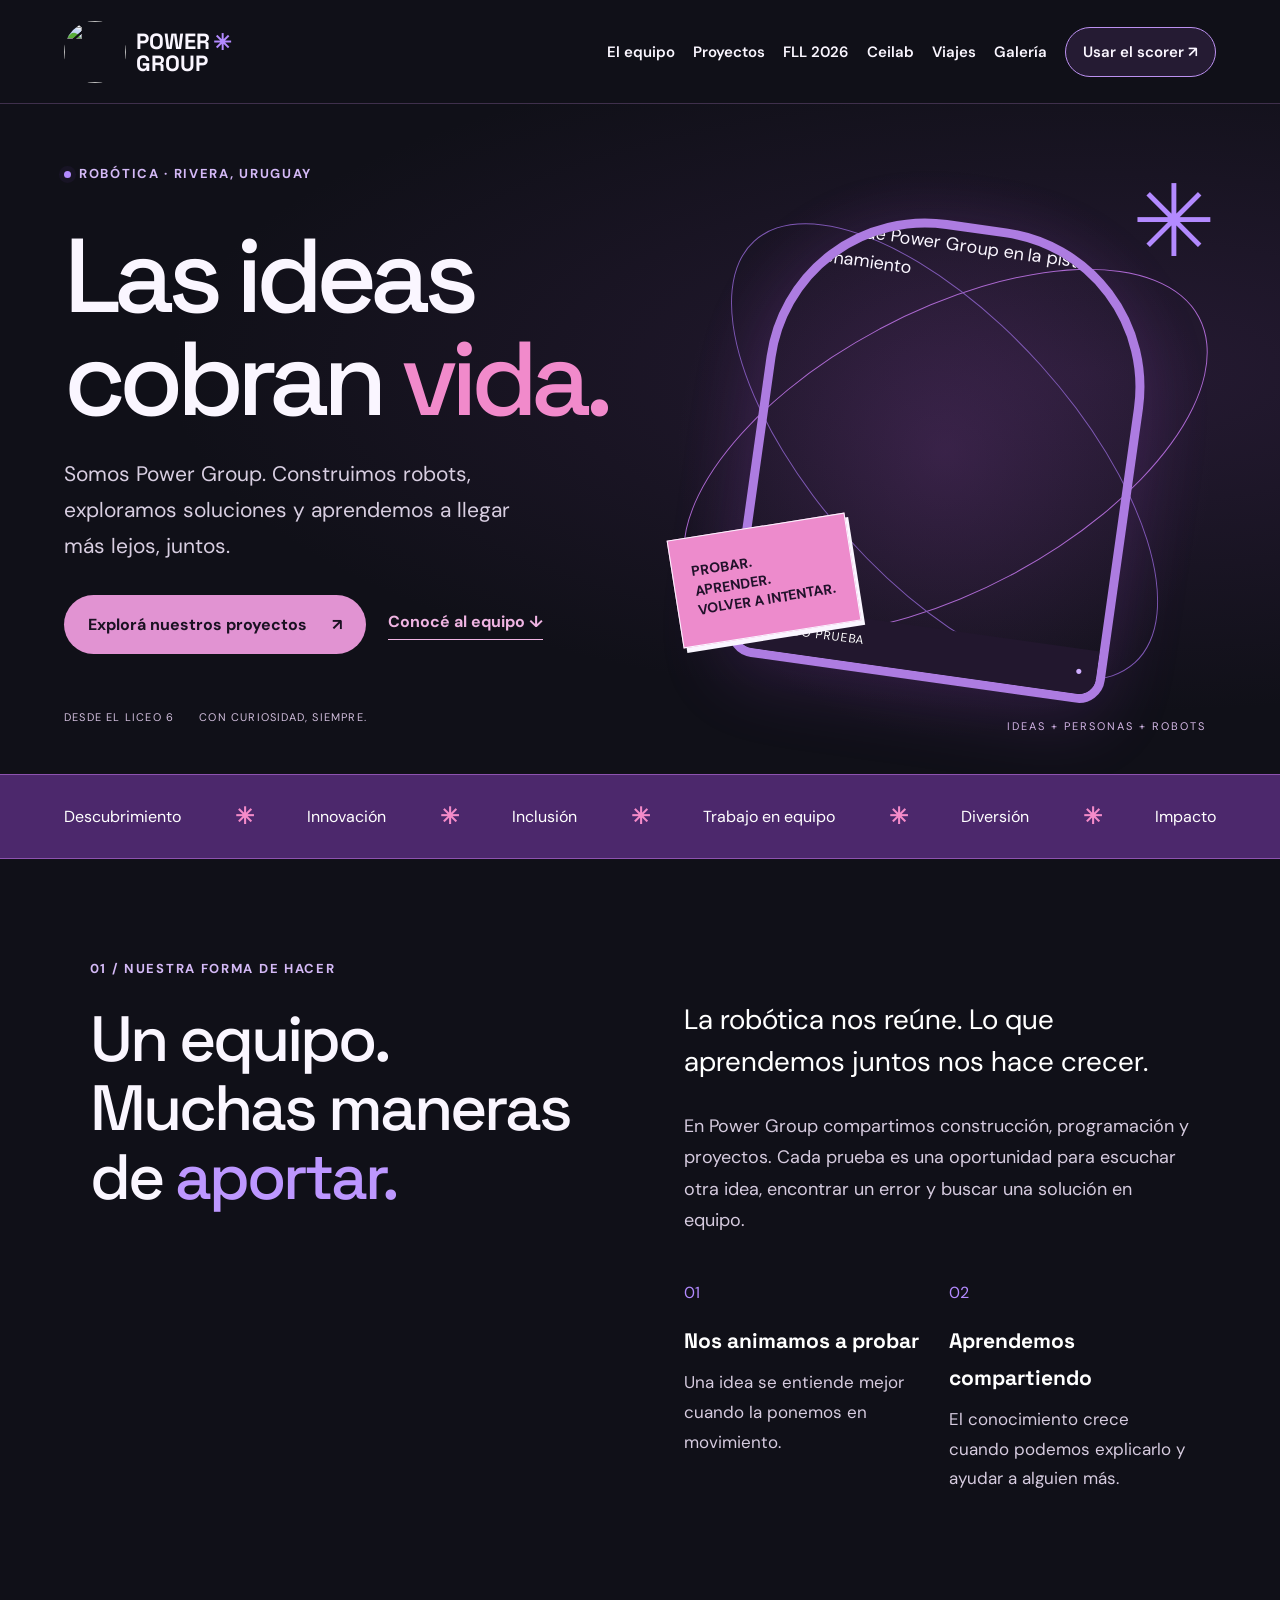
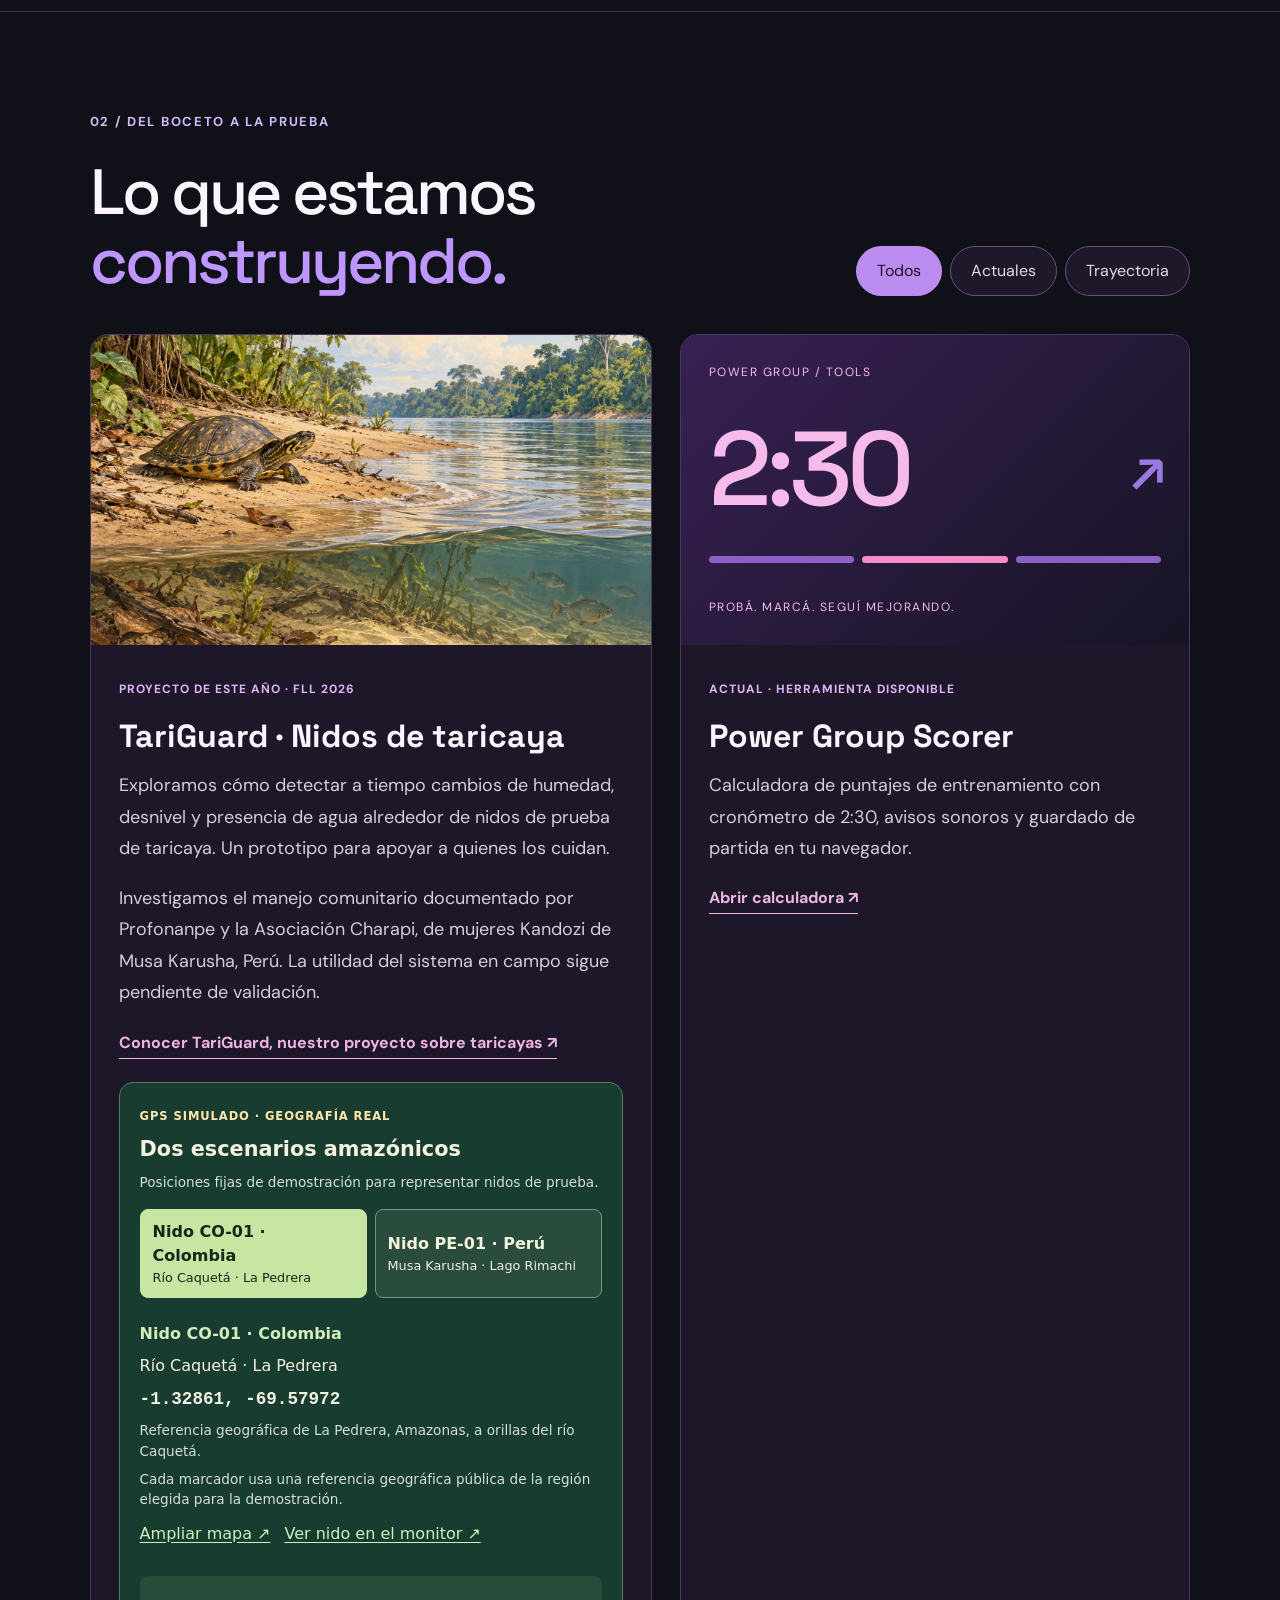
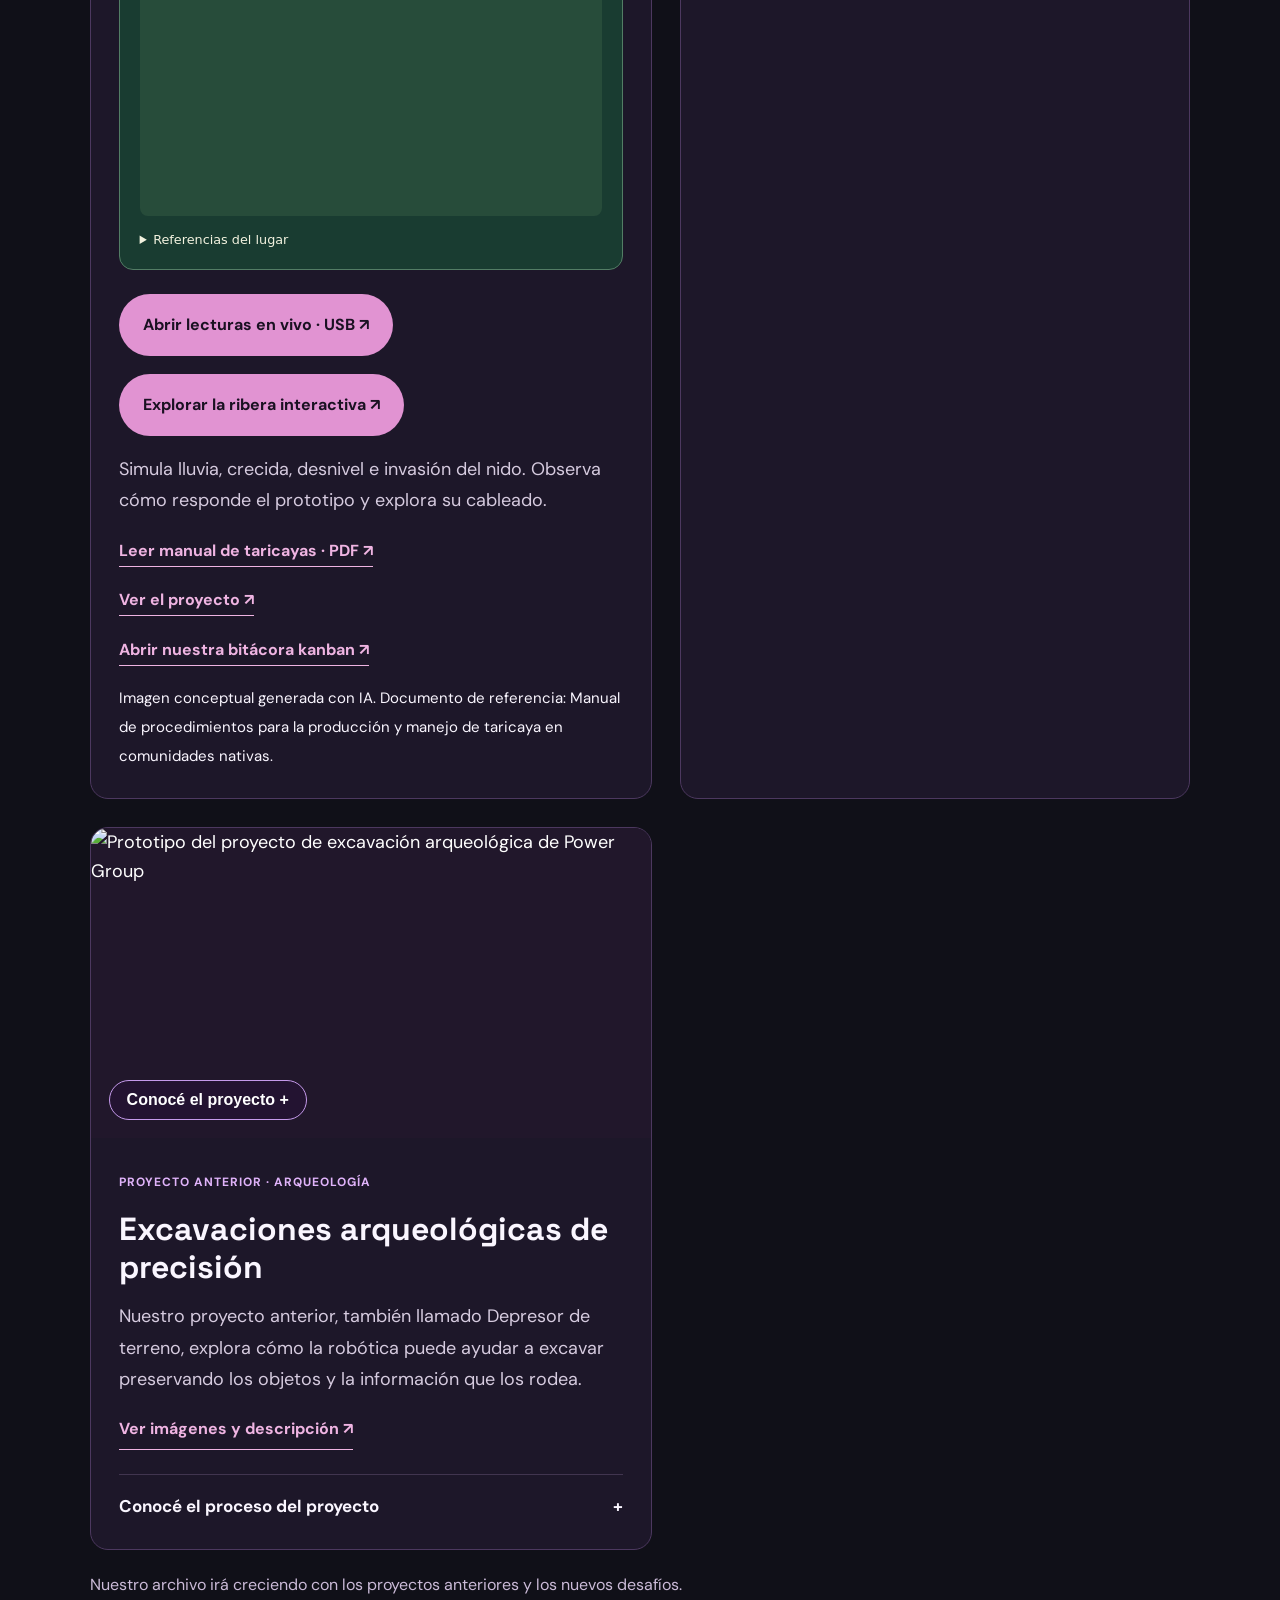
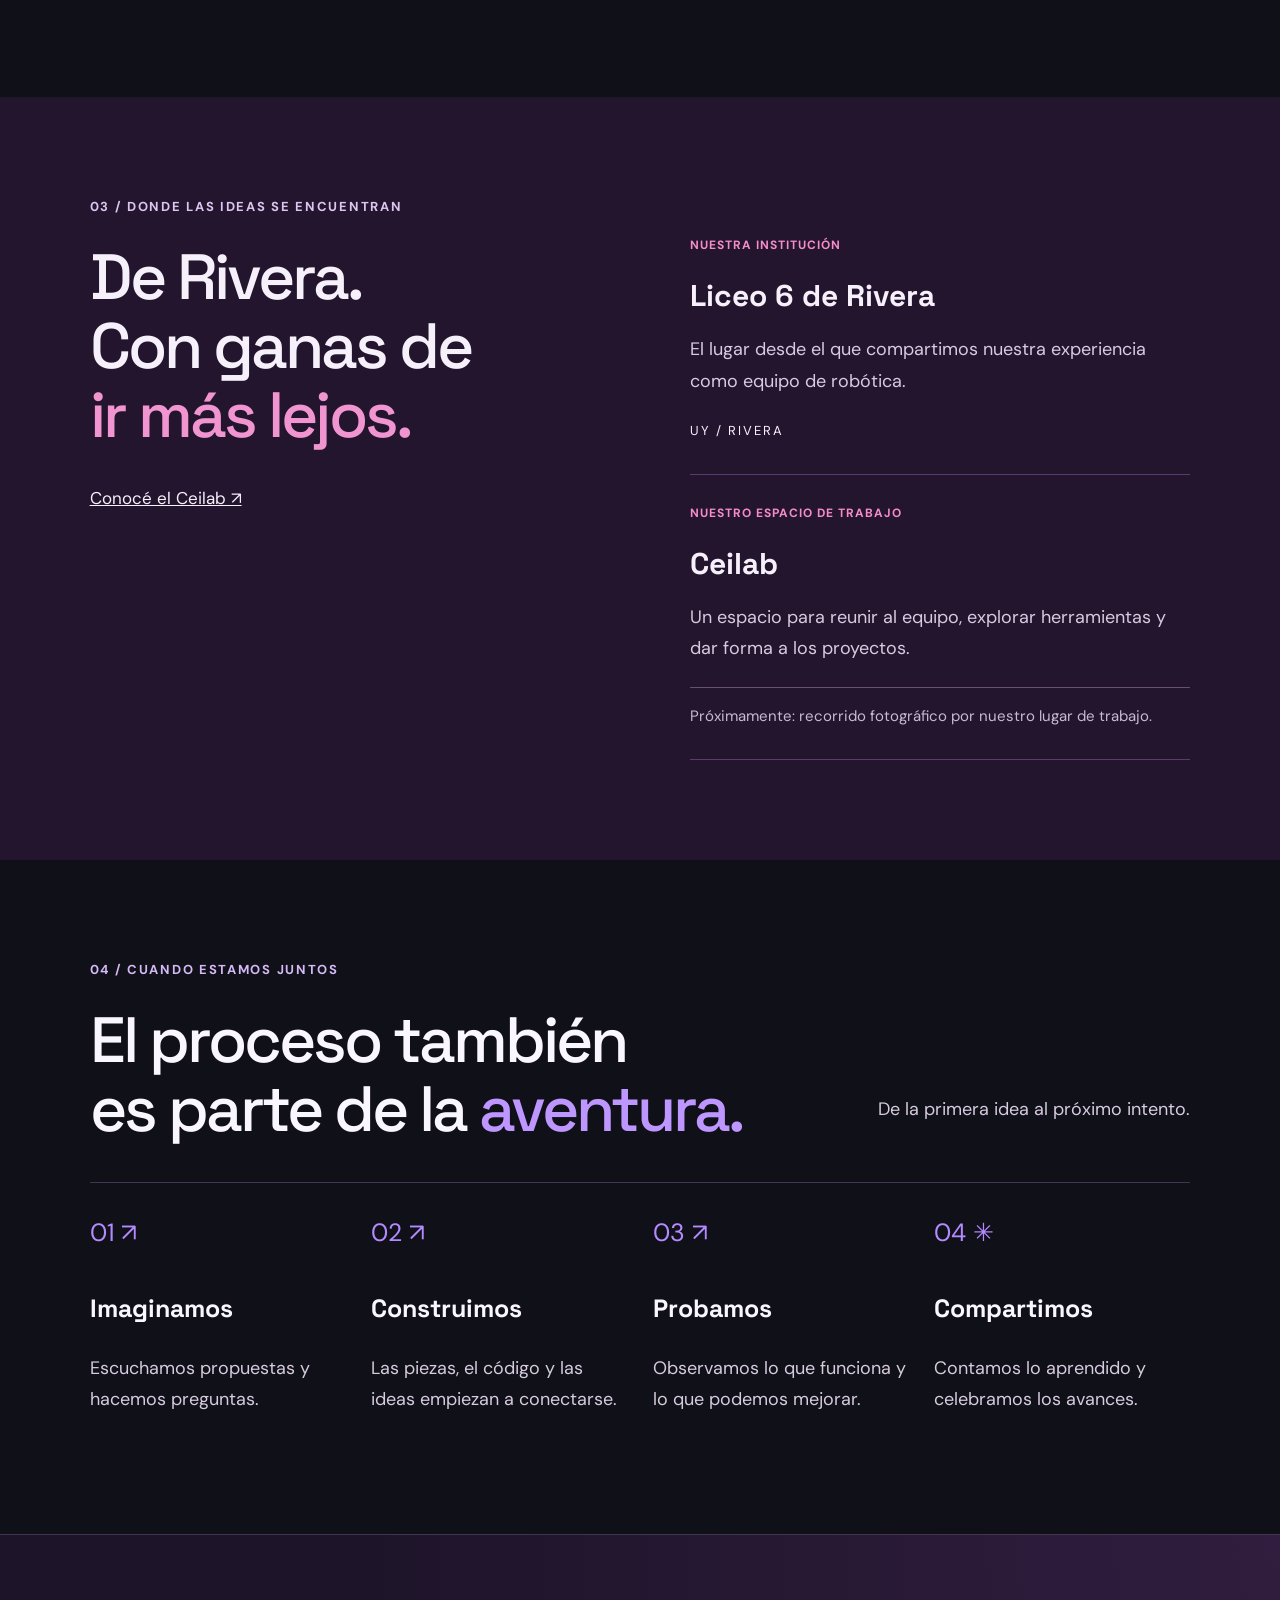
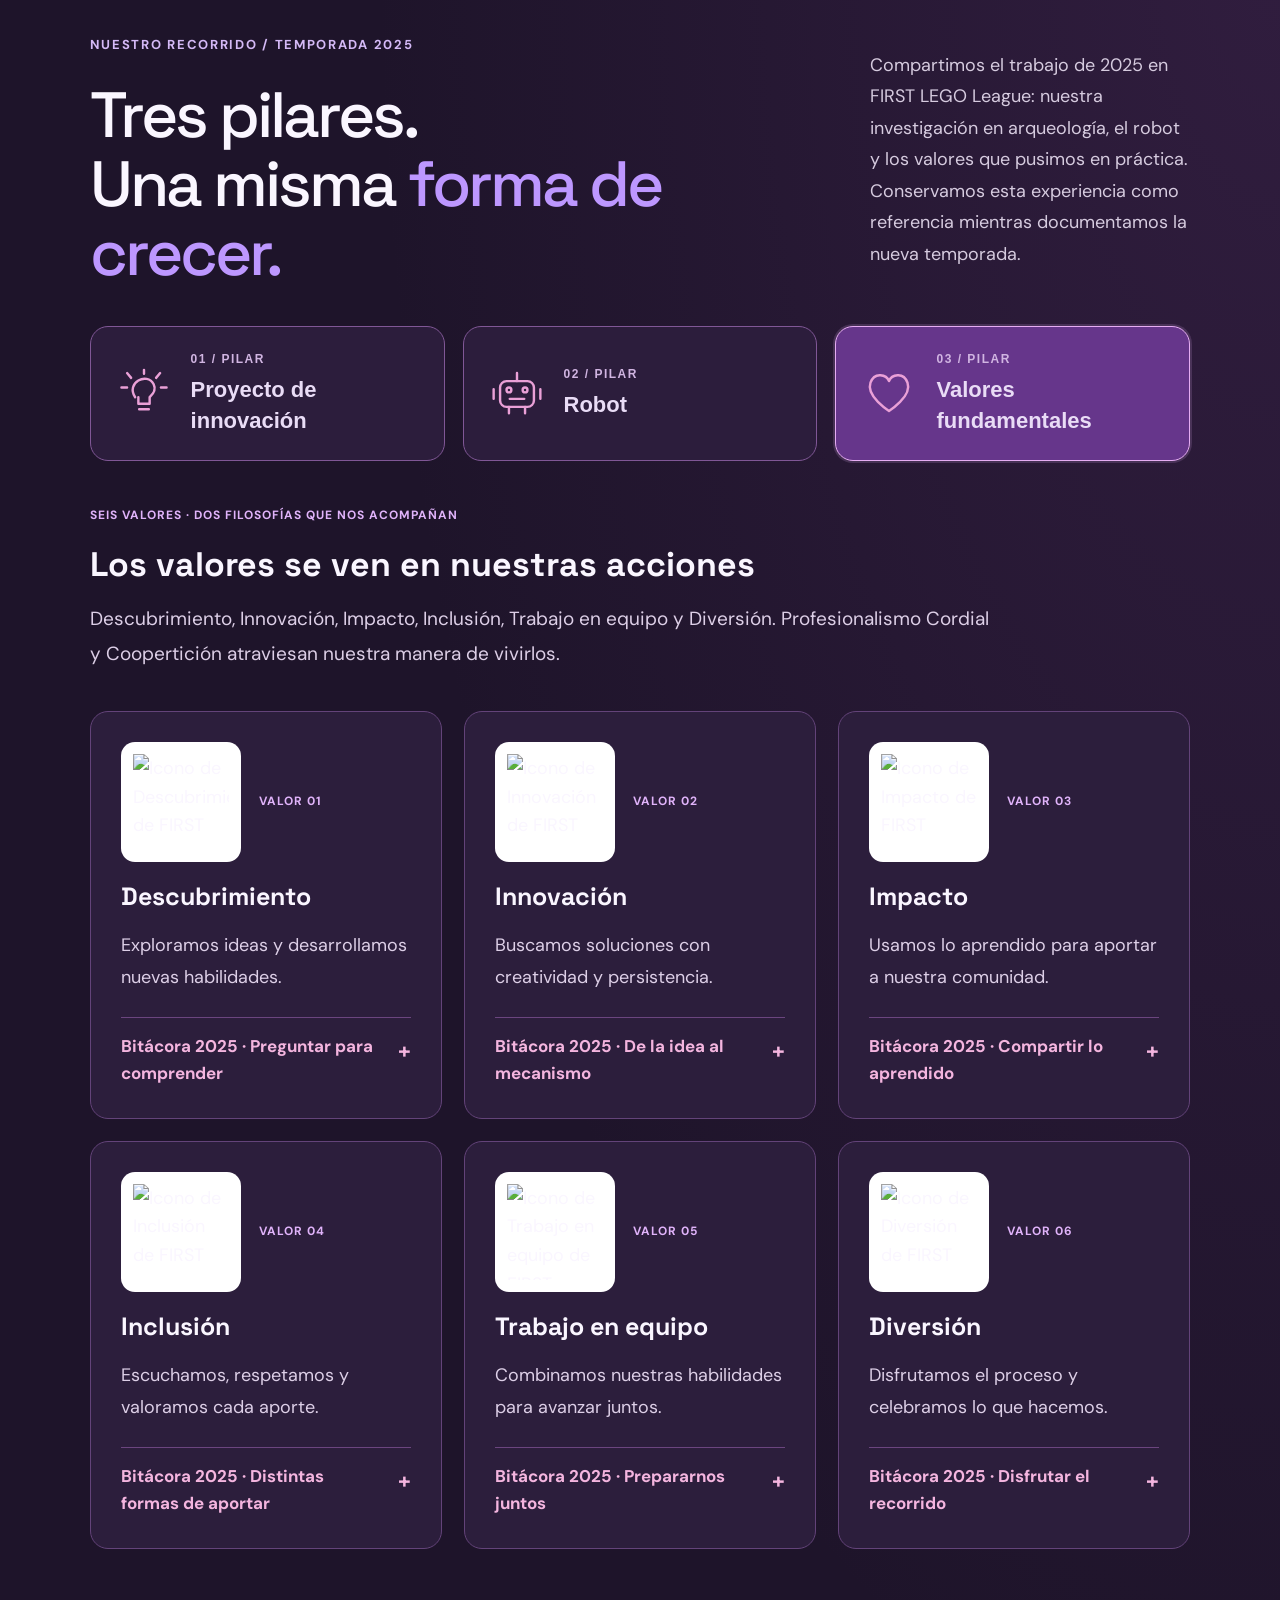
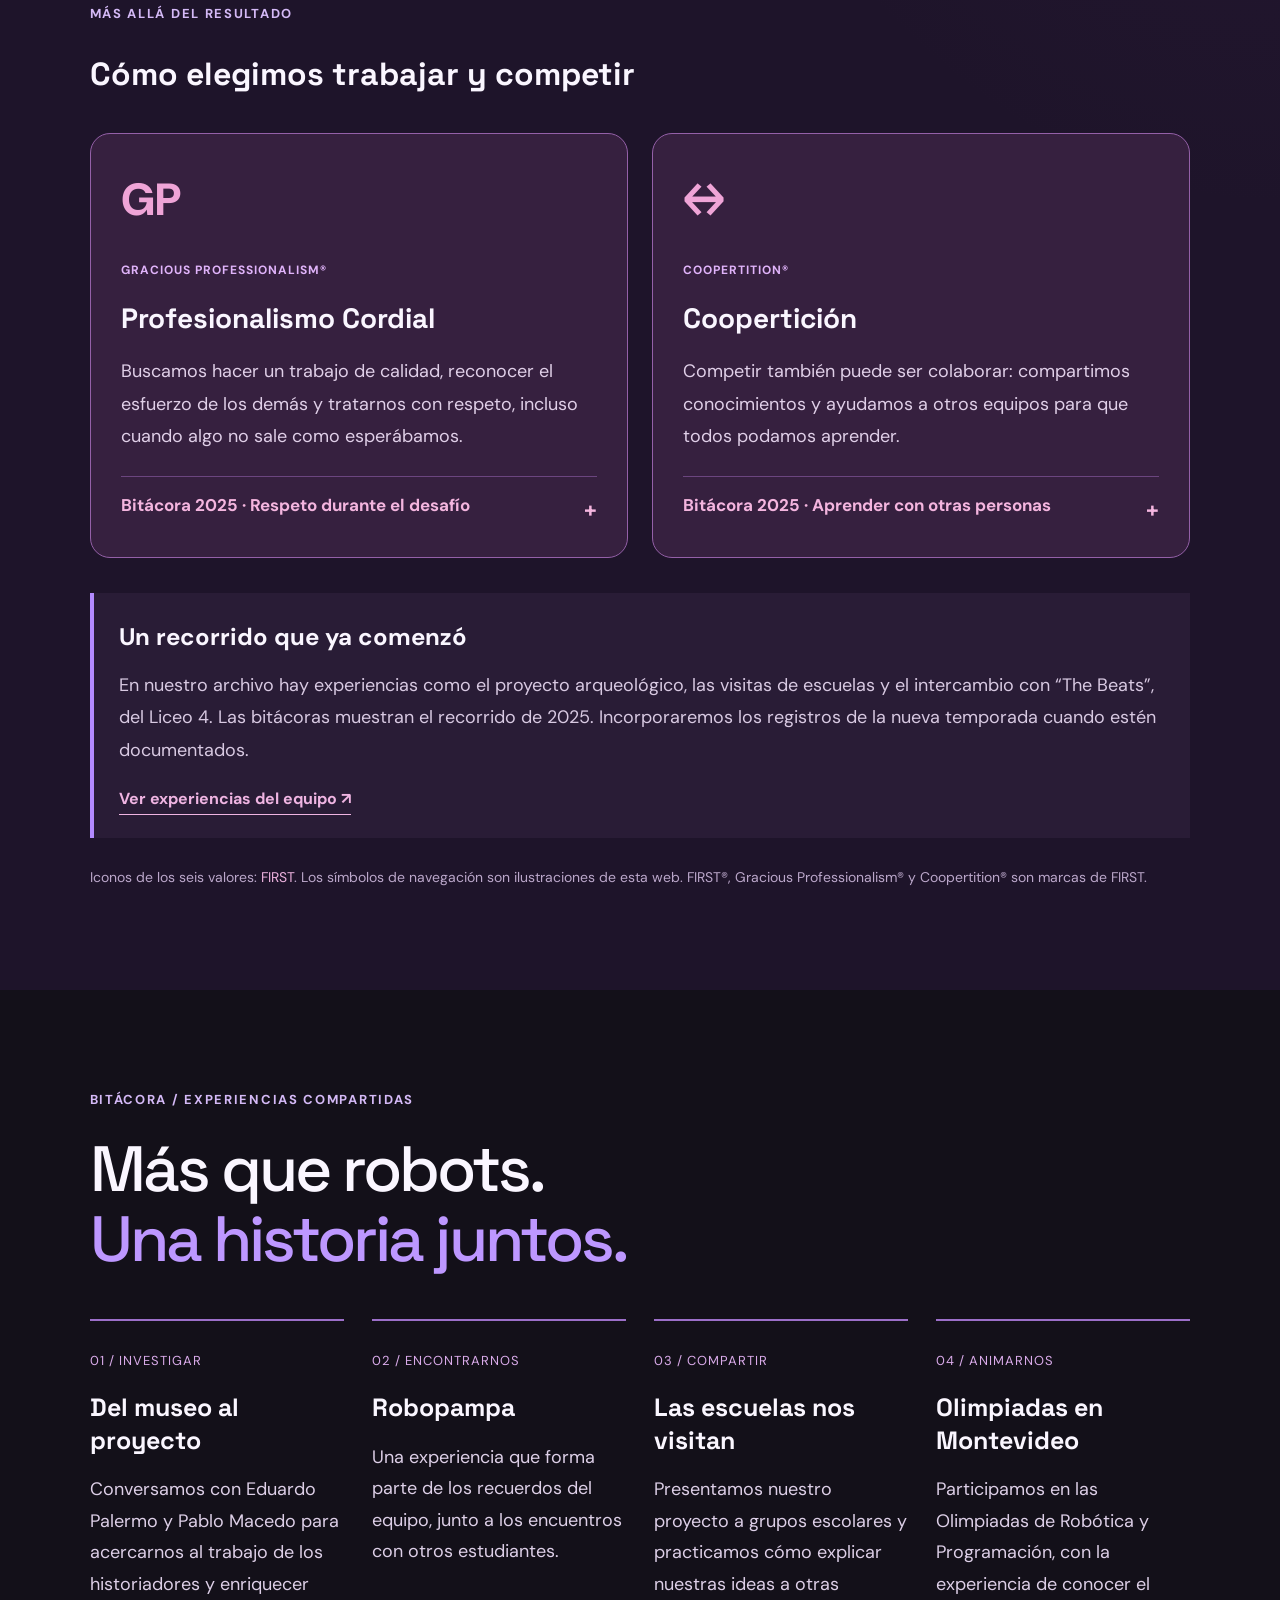
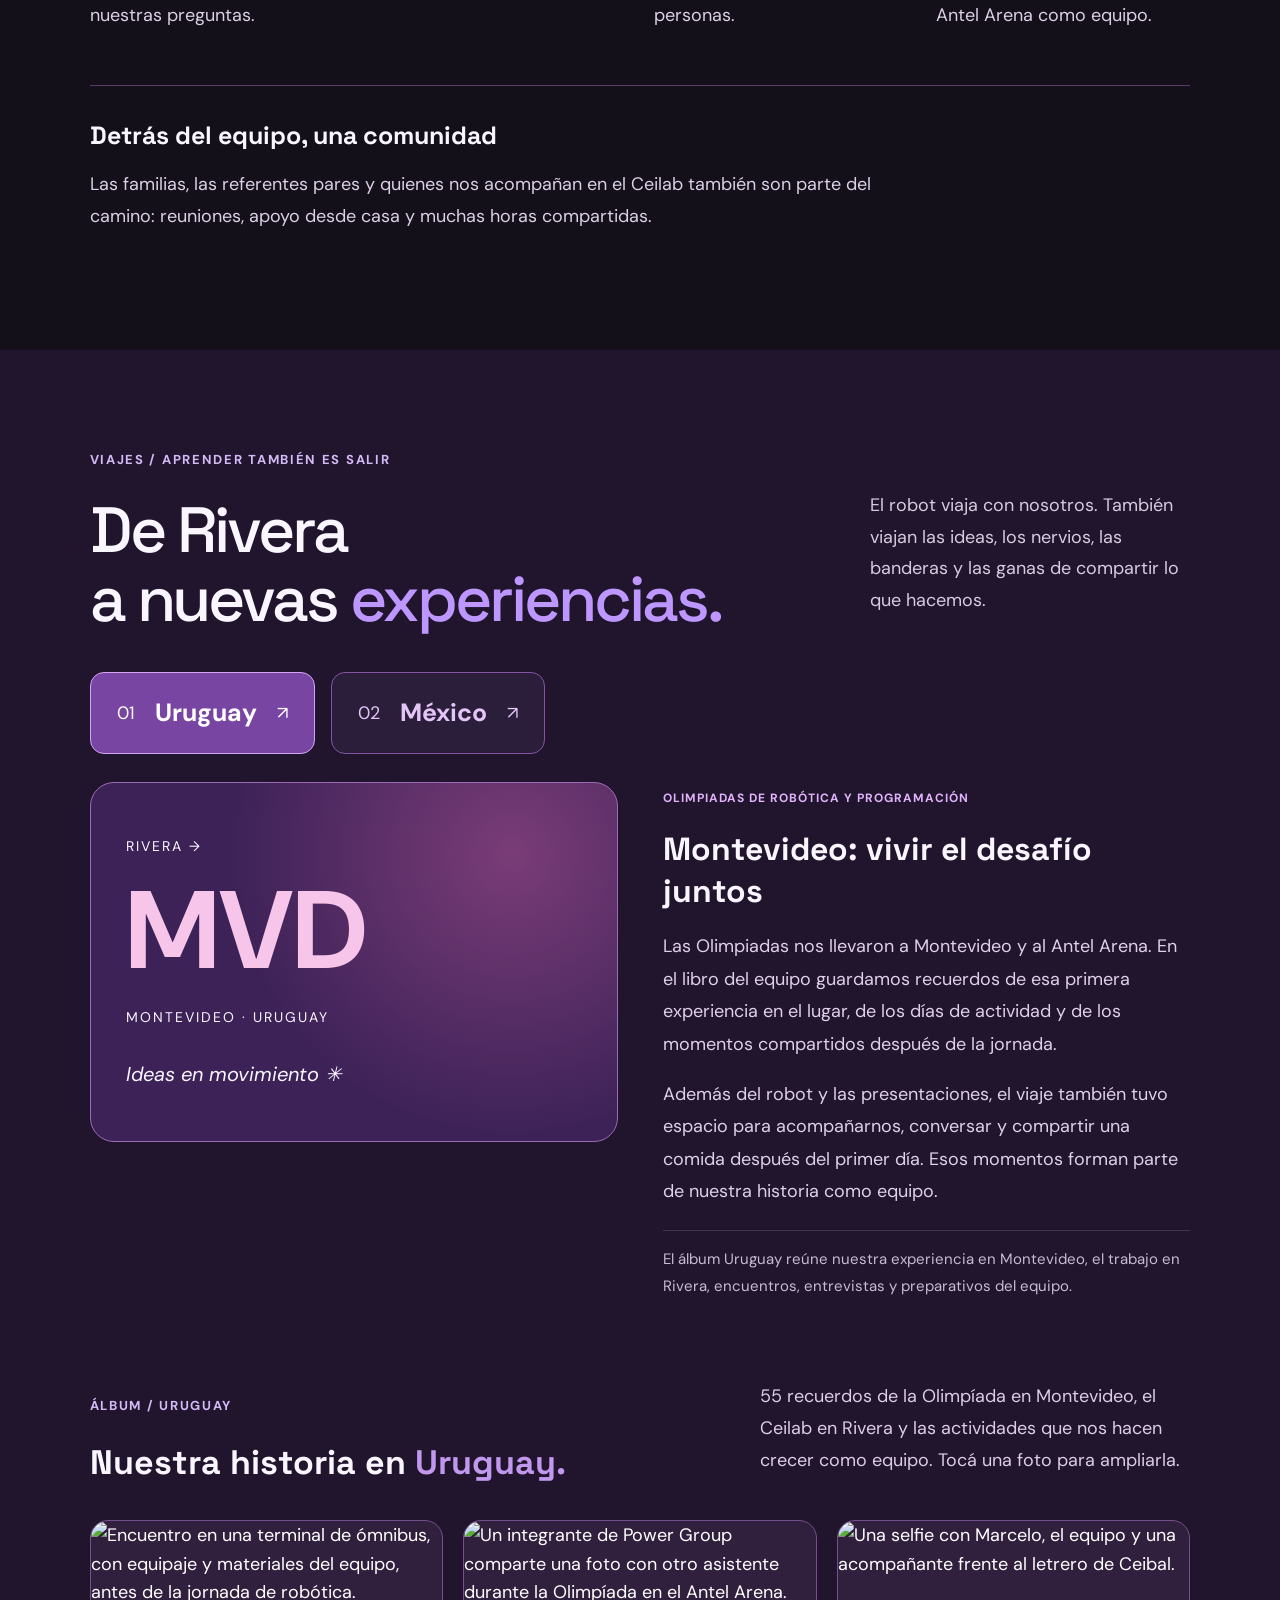
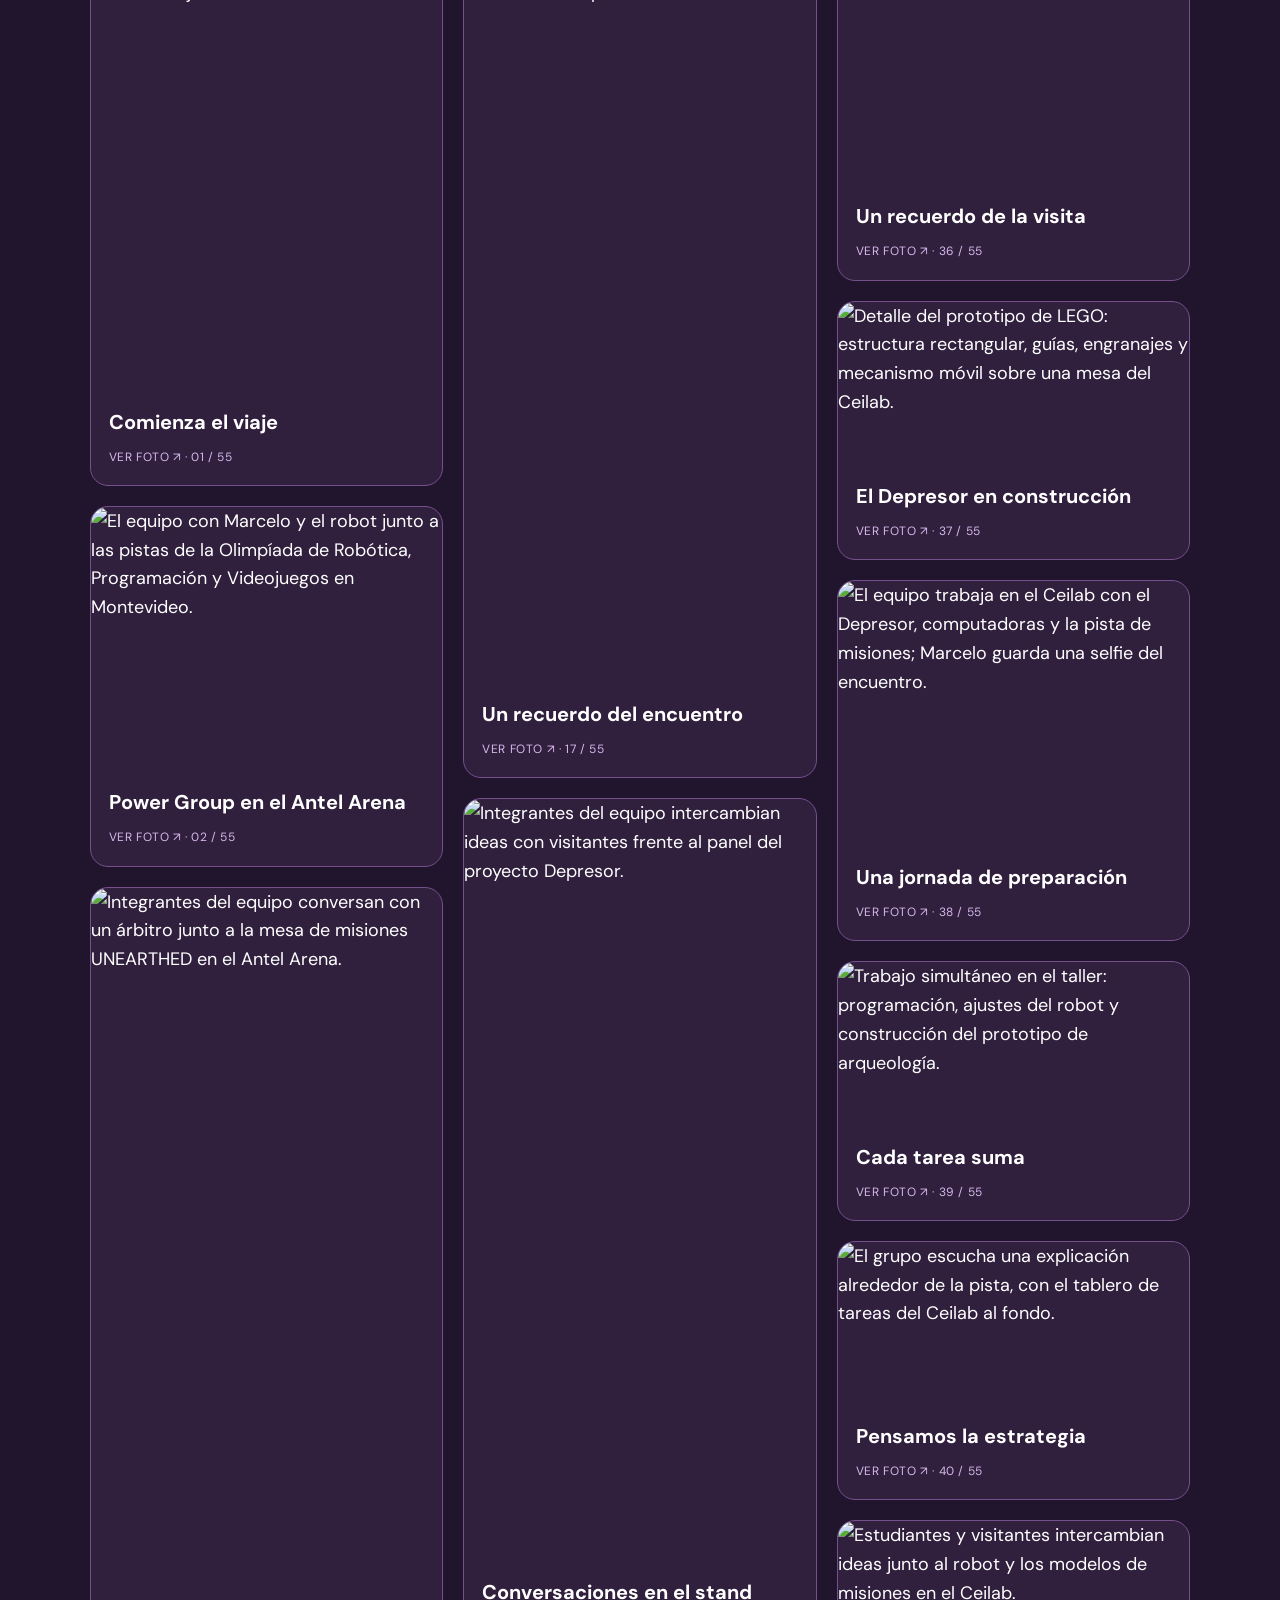
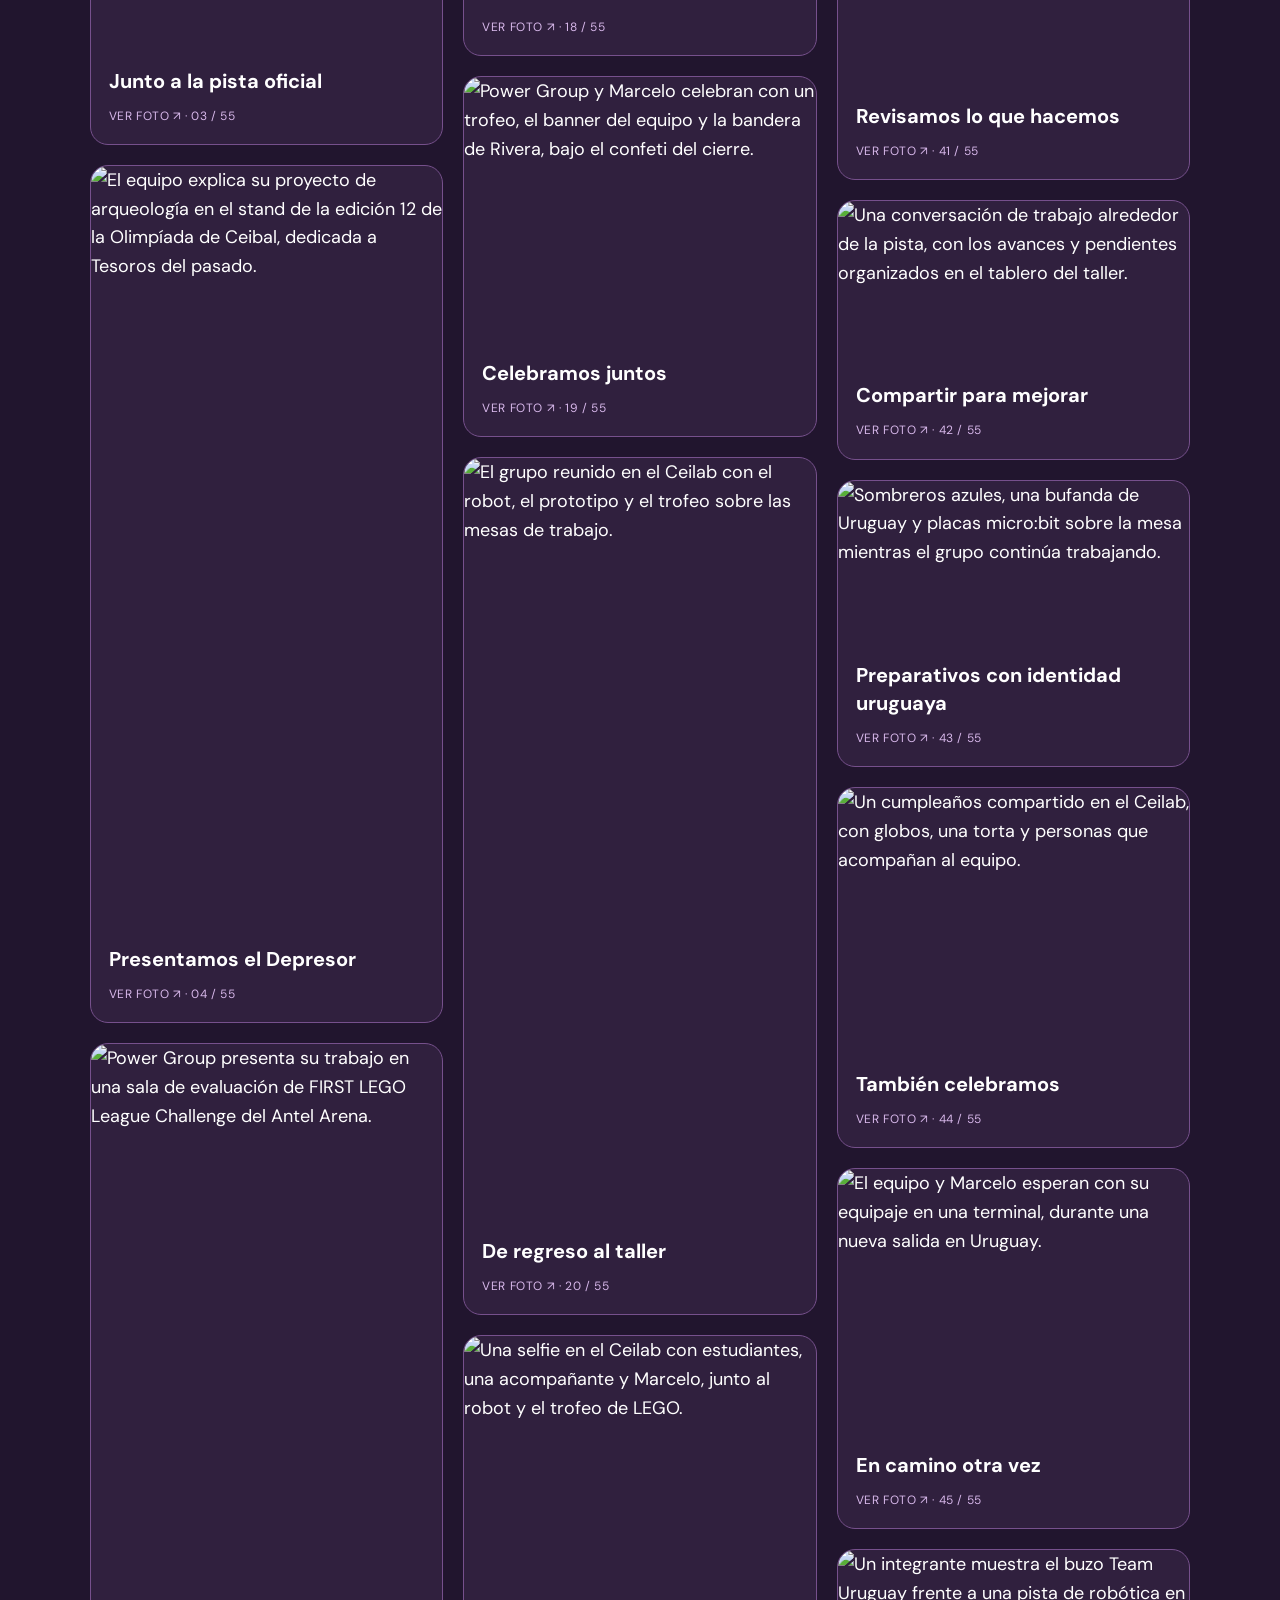
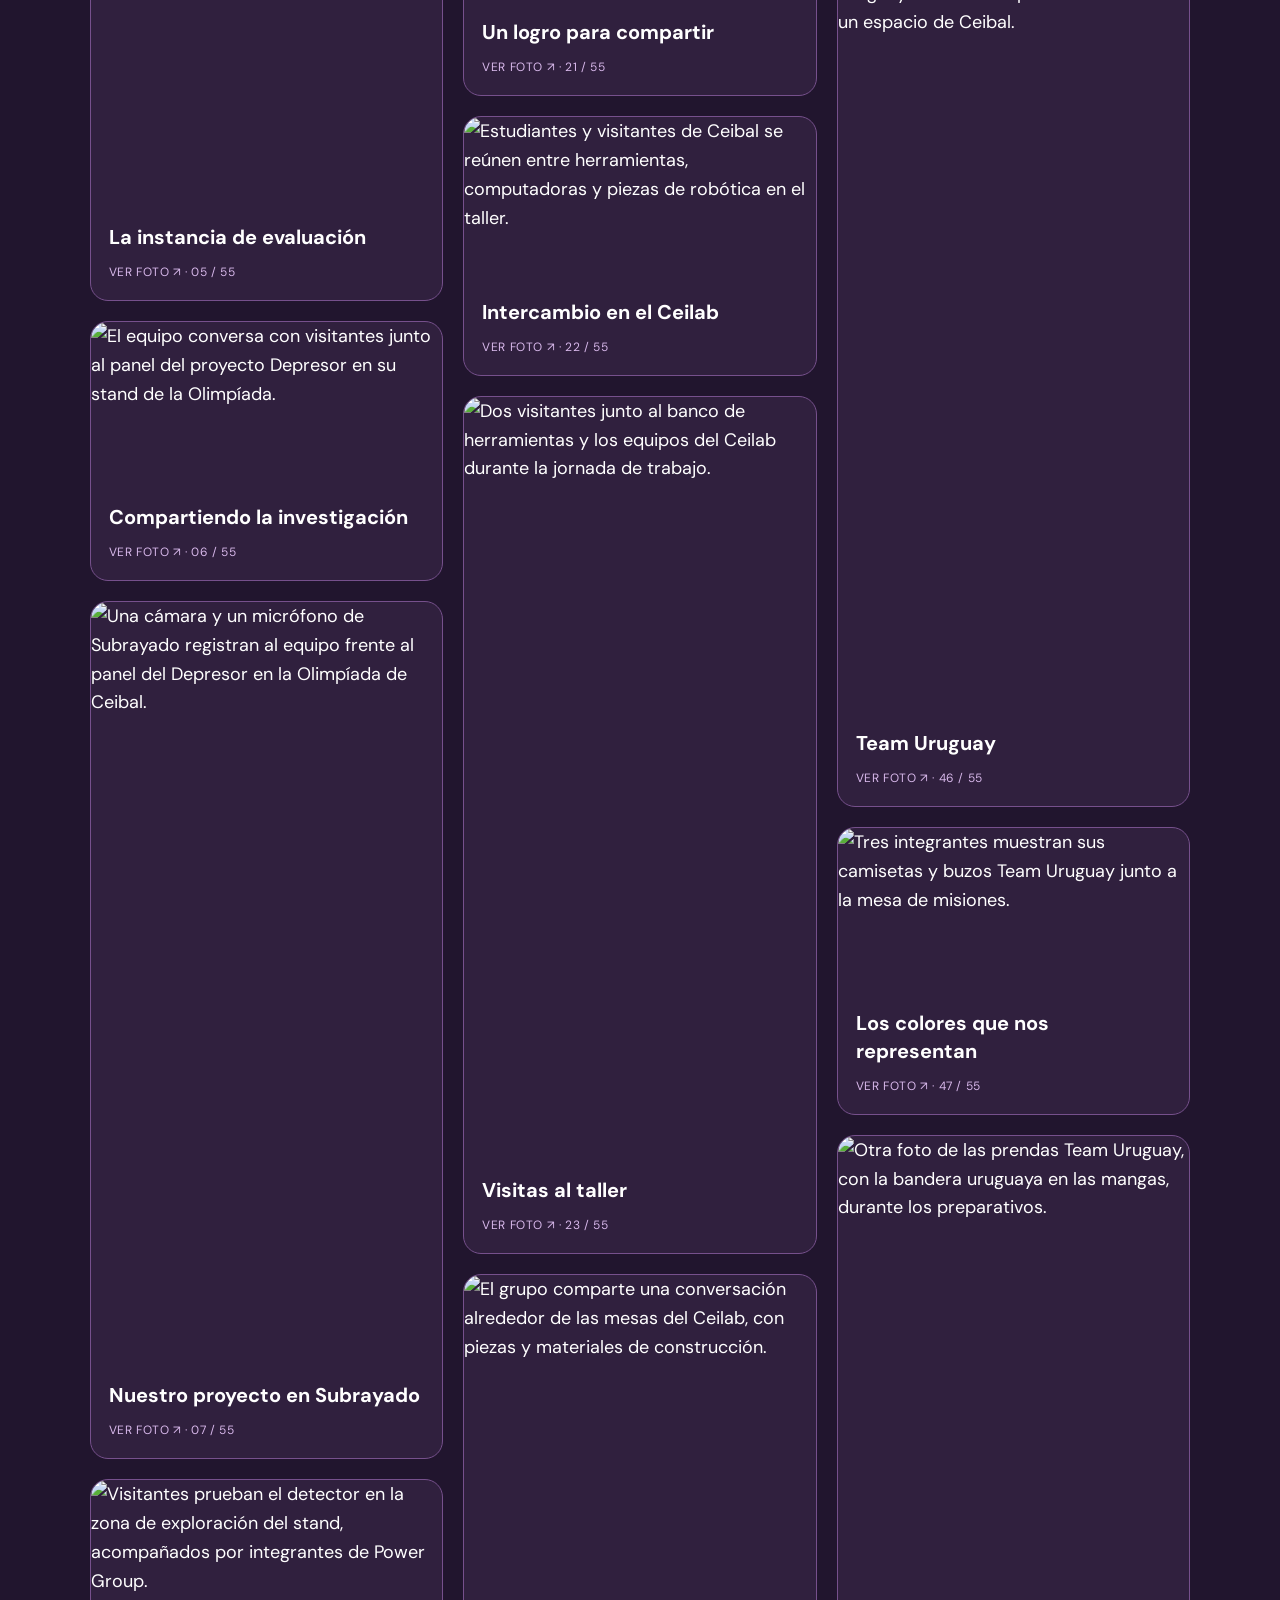
==== commit a6c395fc: "Improve Power Group and TariGuard search discovery with project page and sitemap" ====
--- a/index.html
+++ b/index.html
@@ -1,5 +1,5 @@
 <!doctype html>
-<html lang="es"><head><meta charset="utf-8"><meta name="viewport" content="width=device-width,initial-scale=1"><meta name="theme-color" content="#21172b"><meta name="description" content="Power Group, equipo de robótica del Liceo 6 de Rivera, Uruguay. Conocé nuestros proyectos, herramientas y nuestra forma de aprender juntos."><title>Power Group — Ideas que se ponen en movimiento</title><link rel="icon" href="assets/logo.jpg"><link rel="stylesheet" href="style.css?v=20261017-pilares2025"></head>
+<html lang="es"><head><meta charset="utf-8"><meta name="viewport" content="width=device-width,initial-scale=1"><meta name="theme-color" content="#21172b"><meta name="description" content="Power Group, equipo de robótica del Liceo 6 de Rivera, Uruguay. Conocé TariGuard, nuestro proyecto FLL para explorar el monitoreo de nidos de taricaya."><title>Power Group | Robótica FLL y TariGuard para taricayas</title><link rel="icon" href="assets/logo.jpg"><link rel="stylesheet" href="style.css?v=20261017-pilares2025"><link rel="canonical" href="https://powergroup-robotica.github.io/powergroup-web/"><meta property="og:type" content="website"><meta property="og:title" content="Power Group · Robótica FLL y TariGuard"><meta property="og:description" content="Equipo del Liceo 6 de Rivera. Proyecto escolar TariGuard sobre monitoreo de nidos de taricaya."><meta property="og:url" content="https://powergroup-robotica.github.io/powergroup-web/"><meta property="og:image" content="https://powergroup-robotica.github.io/powergroup-web/assets/tariguard-amazonia.png"><script type="application/ld+json">{"@context": "https://schema.org", "@graph": [{"@type": "Organization", "@id": "https://powergroup-robotica.github.io/powergroup-web/#equipo", "name": "Power Group", "alternateName": "Powergroup", "url": "https://powergroup-robotica.github.io/powergroup-web/", "description": "Equipo de robótica del Liceo 6 de Rivera, Uruguay.", "logo": "https://powergroup-robotica.github.io/powergroup-web/assets/logo.jpg", "sameAs": ["https://www.instagram.com/powergroup_2026/"]}, {"@type": "WebSite", "@id": "https://powergroup-robotica.github.io/powergroup-web/#sitio", "name": "Power Group", "alternateName": ["Powergroup", "Power Group Robótica"], "url": "https://powergroup-robotica.github.io/powergroup-web/", "inLanguage": "es", "publisher": {"@id": "https://powergroup-robotica.github.io/powergroup-web/#equipo"}}]}</script></head>
 <body>
 <a class="skip" href="#contenido">Saltar al contenido</a>
 <header class="nav"><a href="#" class="brand" aria-label="Power Group, inicio"><img src="assets/logo.jpg" alt=""><span>POWER<br>GROUP<span class="brand-dot">✳</span></span></a><button id="menu" aria-expanded="false" aria-controls="navlinks">Menú <span>☰</span></button><nav id="navlinks" aria-label="Principal"><a href="#nosotros">El equipo</a><a href="#proyectos">Proyectos</a><a href="#fll">FLL 2026</a><a href="#ceilab">Ceilab</a><a href="#viajes">Viajes</a><a href="#galeria">Galería</a><a class="nav-tool" href="https://powergroup-robotica.github.io/powergroup-scorer/">Usar el scorer ↗</a></nav></header>
@@ -7,7 +7,7 @@
 <section class="hero"><div class="hero-copy"><p class="eyebrow"><span class="live-dot"></span> ROBÓTICA · RIVERA, URUGUAY</p><h1>Las ideas<br>cobran <em>vida.</em></h1><p class="intro">Somos Power Group. Construimos robots, exploramos soluciones y aprendemos a llegar más lejos, juntos.</p><div class="hero-actions"><a class="button dark" href="#proyectos">Explorá nuestros proyectos <span>↗</span></a><a class="text-link" href="#nosotros">Conocé al equipo ↓</a></div><div class="hero-foot"><span>DESDE EL LICEO 6</span><span>CON CURIOSIDAD, SIEMPRE.</span></div></div><div class="hero-art"><div class="orbit orbit-one"></div><div class="orbit orbit-two"></div><div class="robot-photo"><img src="assets/robot.jpg" alt="Robot de Power Group en la pista de entrenamiento"><span class="photo-label">EN MODO PRUEBA <span>●</span></span></div><span class="sticker">PROBAR.<br>APRENDER.<br>VOLVER A INTENTAR.</span><span class="art-cross">✳</span><span class="art-caption">IDEAS + PERSONAS + ROBOTS</span></div></section>
 <div class="values-strip" aria-label="Nuestros valores"><span>Descubrimiento</span><b>✳</b><span>Innovación</span><b>✳</b><span>Inclusión</span><b>✳</b><span>Trabajo en equipo</span><b>✳</b><span>Diversión</span><b>✳</b><span>Impacto</span></div>
 <section class="section about" id="nosotros"><div><p class="eyebrow">01 / NUESTRA FORMA DE HACER</p><h2>Un equipo.<br>Muchas maneras<br>de <em>aportar.</em></h2></div><div class="about-copy"><p class="big-copy">La robótica nos reúne. Lo que aprendemos juntos nos hace crecer.</p><p>En Power Group compartimos construcción, programación y proyectos. Cada prueba es una oportunidad para escuchar otra idea, encontrar un error y buscar una solución en equipo.</p><div class="about-notes"><div><span>01</span><h3>Nos animamos a probar</h3><p>Una idea se entiende mejor cuando la ponemos en movimiento.</p></div><div><span>02</span><h3>Aprendemos compartiendo</h3><p>El conocimiento crece cuando podemos explicarlo y ayudar a alguien más.</p></div></div></div></section>
-<section class="section projects" id="proyectos"><div class="section-title"><div><p class="eyebrow">02 / DEL BOCETO A LA PRUEBA</p><h2>Lo que estamos<br><em>construyendo.</em></h2></div><div class="filters" aria-label="Filtrar proyectos"><button class="active" data-project="all" aria-pressed="true">Todos</button><button data-project="actual" aria-pressed="false">Actuales</button><button data-project="archivo" aria-pressed="false">Trayectoria</button></div></div><div class="project-grid"><article class="project" data-kind="actual" id="tariguard"><img class="project-image" loading="lazy" src="assets/tariguard-amazonia.png" alt="Ilustración conceptual de una taricaya en la Amazonia"><div class="project-info"><span class="tag">PROYECTO DE ESTE AÑO · FLL 2026</span><h3>TariGuard</h3><p>Exploramos cómo detectar a tiempo cambios de humedad, desnivel y presencia de agua alrededor de nidos de prueba de taricaya. Un prototipo para apoyar a quienes los cuidan.</p><p>Investigamos el manejo comunitario documentado por Profonanpe y la Asociación Charapi, de mujeres Kandozi de Musa Karusha, Perú. La utilidad del sistema en campo sigue pendiente de validación.</p><ubicacion-tariguard></ubicacion-tariguard><p><a class="button dark" href="tariguard/panel.html" target="_blank" rel="noopener noreferrer">Abrir lecturas en vivo · USB ↗</a></p><p><a class="button dark" href="tariguard/ribera.html" target="_blank" rel="noopener noreferrer">Explorar la ribera interactiva ↗</a></p><p>Simula lluvia, crecida, desnivel e invasión del nido. Observa cómo responde el prototipo y explora su cableado.</p><p><a class="text-link" href="docs/manual-taricayas.pdf" target="_blank" rel="noopener noreferrer">Leer manual de taricayas · PDF ↗</a></p><p><a class="text-link" href="https://www.canva.com/design/DAHZVXwuhDQ/r-Wg2uYdMoXOPW84A0ZG5A/view" target="_blank" rel="noopener noreferrer">Ver el proyecto ↗</a></p><p><a class="text-link" href="https://powergroup-robotica.github.io/tariguard-kanban/" target="_blank" rel="noopener noreferrer">Abrir nuestra bitácora kanban ↗</a></p><small>Imagen conceptual generada con IA. Documento de referencia: Manual de procedimientos para la producción y manejo de taricaya en comunidades nativas.</small></div></article><article class="project featured" data-kind="actual"><div class="scorer-visual"><span class="mini-brand">POWER GROUP / TOOLS</span><span class="digital">2:30<span>↗</span></span><div class="score-bars"><i></i><i></i><i></i></div><span>PROBÁ. MARCÁ. SEGUÍ MEJORANDO.</span></div><div class="project-info"><span class="tag">ACTUAL · HERRAMIENTA DISPONIBLE</span><h3>Power Group Scorer</h3><p>Calculadora de puntajes de entrenamiento con cronómetro de 2:30, avisos sonoros y guardado de partida en tu navegador.</p><a class="text-link" href="https://powergroup-robotica.github.io/powergroup-scorer/">Abrir calculadora ↗</a></div></article><article class="project" data-kind="archivo"><button class="project-photo-button" data-open-project aria-haspopup="dialog" aria-controls="project-dialog" aria-label="Ver imágenes y descripción del depresor"><img class="project-image" loading="lazy" src="assets/excavadora-prototipo.jpg" alt="Prototipo del proyecto de excavación arqueológica de Power Group"><span>Conocé el proyecto +</span></button><div class="project-info"><span class="tag">PROYECTO ANTERIOR · ARQUEOLOGÍA</span><h3>Excavaciones arqueológicas de precisión</h3><p>Nuestro proyecto anterior, también llamado Depresor de terreno, explora cómo la robótica puede ayudar a excavar preservando los objetos y la información que los rodea.</p><button class="text-link project-open" data-open-project aria-haspopup="dialog" aria-controls="project-dialog">Ver imágenes y descripción ↗</button><details class="project-details"><summary>Conocé el proceso del proyecto <span>+</span></summary><h4>Robótica al servicio del patrimonio</h4><p>Investigamos cómo una excavación controlada y un registro de ubicación y profundidad pueden ayudar a conservar el contexto de los hallazgos.</p><p>El panel del proyecto reúne las imágenes del prototipo, las etapas de funcionamiento propuestas y la metodología prevista para evaluarlo.</p></details></div></article></div><p class="section-note">Nuestro archivo irá creciendo con los proyectos anteriores y los nuevos desafíos.</p></section>
+<section class="section projects" id="proyectos"><div class="section-title"><div><p class="eyebrow">02 / DEL BOCETO A LA PRUEBA</p><h2>Lo que estamos<br><em>construyendo.</em></h2></div><div class="filters" aria-label="Filtrar proyectos"><button class="active" data-project="all" aria-pressed="true">Todos</button><button data-project="actual" aria-pressed="false">Actuales</button><button data-project="archivo" aria-pressed="false">Trayectoria</button></div></div><div class="project-grid"><article class="project" data-kind="actual" id="tariguard"><img class="project-image" loading="lazy" src="assets/tariguard-amazonia.png" alt="Ilustración conceptual de una taricaya en la Amazonia"><div class="project-info"><span class="tag">PROYECTO DE ESTE AÑO · FLL 2026</span><h3>TariGuard · Nidos de taricaya</h3><p>Exploramos cómo detectar a tiempo cambios de humedad, desnivel y presencia de agua alrededor de nidos de prueba de taricaya. Un prototipo para apoyar a quienes los cuidan.</p><p>Investigamos el manejo comunitario documentado por Profonanpe y la Asociación Charapi, de mujeres Kandozi de Musa Karusha, Perú. La utilidad del sistema en campo sigue pendiente de validación.</p><p><a class="text-link" href="tariguard/">Conocer TariGuard, nuestro proyecto sobre taricayas ↗</a></p><ubicacion-tariguard></ubicacion-tariguard><p><a class="button dark" href="tariguard/panel.html" target="_blank" rel="noopener noreferrer">Abrir lecturas en vivo · USB ↗</a></p><p><a class="button dark" href="tariguard/ribera.html" target="_blank" rel="noopener noreferrer">Explorar la ribera interactiva ↗</a></p><p>Simula lluvia, crecida, desnivel e invasión del nido. Observa cómo responde el prototipo y explora su cableado.</p><p><a class="text-link" href="docs/manual-taricayas.pdf" target="_blank" rel="noopener noreferrer">Leer manual de taricayas · PDF ↗</a></p><p><a class="text-link" href="https://www.canva.com/design/DAHZVXwuhDQ/r-Wg2uYdMoXOPW84A0ZG5A/view" target="_blank" rel="noopener noreferrer">Ver el proyecto ↗</a></p><p><a class="text-link" href="https://powergroup-robotica.github.io/tariguard-kanban/" target="_blank" rel="noopener noreferrer">Abrir nuestra bitácora kanban ↗</a></p><small>Imagen conceptual generada con IA. Documento de referencia: Manual de procedimientos para la producción y manejo de taricaya en comunidades nativas.</small></div></article><article class="project featured" data-kind="actual"><div class="scorer-visual"><span class="mini-brand">POWER GROUP / TOOLS</span><span class="digital">2:30<span>↗</span></span><div class="score-bars"><i></i><i></i><i></i></div><span>PROBÁ. MARCÁ. SEGUÍ MEJORANDO.</span></div><div class="project-info"><span class="tag">ACTUAL · HERRAMIENTA DISPONIBLE</span><h3>Power Group Scorer</h3><p>Calculadora de puntajes de entrenamiento con cronómetro de 2:30, avisos sonoros y guardado de partida en tu navegador.</p><a class="text-link" href="https://powergroup-robotica.github.io/powergroup-scorer/">Abrir calculadora ↗</a></div></article><article class="project" data-kind="archivo"><button class="project-photo-button" data-open-project aria-haspopup="dialog" aria-controls="project-dialog" aria-label="Ver imágenes y descripción del depresor"><img class="project-image" loading="lazy" src="assets/excavadora-prototipo.jpg" alt="Prototipo del proyecto de excavación arqueológica de Power Group"><span>Conocé el proyecto +</span></button><div class="project-info"><span class="tag">PROYECTO ANTERIOR · ARQUEOLOGÍA</span><h3>Excavaciones arqueológicas de precisión</h3><p>Nuestro proyecto anterior, también llamado Depresor de terreno, explora cómo la robótica puede ayudar a excavar preservando los objetos y la información que los rodea.</p><button class="text-link project-open" data-open-project aria-haspopup="dialog" aria-controls="project-dialog">Ver imágenes y descripción ↗</button><details class="project-details"><summary>Conocé el proceso del proyecto <span>+</span></summary><h4>Robótica al servicio del patrimonio</h4><p>Investigamos cómo una excavación controlada y un registro de ubicación y profundidad pueden ayudar a conservar el contexto de los hallazgos.</p><p>El panel del proyecto reúne las imágenes del prototipo, las etapas de funcionamiento propuestas y la metodología prevista para evaluarlo.</p></details></div></article></div><p class="section-note">Nuestro archivo irá creciendo con los proyectos anteriores y los nuevos desafíos.</p></section>
 <section class="section place" id="ceilab"><div class="place-heading"><p class="eyebrow">03 / DONDE LAS IDEAS SE ENCUENTRAN</p><h2>De Rivera.<br>Con ganas de<br><em>ir más lejos.</em></h2><div class="place-links"><a href="https://www.instagram.com/ceilabliceo6rivera/" target="_blank" rel="noopener noreferrer">Conocé el Ceilab ↗</a></div></div><div class="place-panels"><article><span class="tag">NUESTRA INSTITUCIÓN</span><h3>Liceo 6 de Rivera</h3><p>El lugar desde el que compartimos nuestra experiencia como equipo de robótica.</p><span class="place-mark">UY / RIVERA</span></article><article><span class="tag">NUESTRO ESPACIO DE TRABAJO</span><h3>Ceilab</h3><p>Un espacio para reunir al equipo, explorar herramientas y dar forma a los proyectos.</p><p class="editor-note">Próximamente: recorrido fotográfico por nuestro lugar de trabajo.</p></article></div></section>
 <section class="section together" id="juntos"><p class="eyebrow">04 / CUANDO ESTAMOS JUNTOS</p><div class="section-title"><h2>El proceso también<br>es parte de la <em>aventura.</em></h2><p>De la primera idea al próximo intento.</p></div><div class="process"><article><span>01 ↗</span><h3>Imaginamos</h3><p>Escuchamos propuestas y hacemos preguntas.</p></article><article><span>02 ↗</span><h3>Construimos</h3><p>Las piezas, el código y las ideas empiezan a conectarse.</p></article><article><span>03 ↗</span><h3>Probamos</h3><p>Observamos lo que funciona y lo que podemos mejorar.</p></article><article><span>04 ✳</span><h3>Compartimos</h3><p>Contamos lo aprendido y celebramos los avances.</p></article></div></section>
 <section class="section fll-hub" id="fll"><div class="section-title"><div><p class="eyebrow">NUESTRO RECORRIDO / TEMPORADA 2025</p><h2>Tres pilares.<br>Una misma <em>forma de crecer.</em></h2></div><p>Compartimos el trabajo de 2025 en FIRST LEGO League: nuestra investigación en arqueología, el robot y los valores que pusimos en práctica. Conservamos esta experiencia como referencia mientras documentamos la nueva temporada.</p></div><div class="fll-tabs" role="group" aria-label="Explorar los tres pilares de FLL"><button data-pillar="innovation" class="" aria-pressed="false" aria-controls="pillar-innovation"><svg viewBox="0 0 72 72" aria-hidden="true" fill="none" stroke="currentColor" stroke-width="3" stroke-linecap="round" stroke-linejoin="round"><path d="M25 40c-12-18 15-32 23-16 4 8-2 13-5 16v8H29v-8M30 55h12M36 6v5M8 28h7M57 28h7M15 10l5 6M56 10l-5 6"/></svg><span><small>01 / PILAR</small>Proyecto de innovación</span></button><button data-pillar="robot" class="" aria-pressed="false" aria-controls="pillar-robot"><svg viewBox="0 0 72 72" aria-hidden="true" fill="none" stroke="currentColor" stroke-width="3" stroke-linecap="round" stroke-linejoin="round"><rect x="15" y="20" width="42" height="32" rx="8"/><path d="M36 10v10M7 30v12M65 30v12M26 60v-8M46 60v-8M27 42h18"/><circle cx="26" cy="31" r="3"/><circle cx="46" cy="31" r="3"/></svg><span><small>02 / PILAR</small>Robot</span></button><button data-pillar="values" class="active" aria-pressed="true" aria-controls="pillar-values"><svg viewBox="0 0 72 72" aria-hidden="true" fill="none" stroke="currentColor" stroke-width="3" stroke-linecap="round" stroke-linejoin="round"><path d="M36 57S7 39 13 22c5-14 20-10 23-2 3-8 18-12 23 2 6 17-23 35-23 35Z"/></svg><span><small>03 / PILAR</small>Valores fundamentales</span></button></div><div class="pillar-panel" id="pillar-innovation" hidden><span class="tag">INVESTIGAR · DISEÑAR · COMPARTIR</span><h3>Depresor: tecnología para explorar el pasado</h3><p>En 2025 investigamos cómo apoyar una excavación arqueológica sin perder el contexto de los hallazgos. Las conversaciones con Eduardo Palermo acercaron al equipo al problema y dieron lugar al Depresor: un prototipo de mecanismo para explorar desplazamientos controlados. Es una propuesta en desarrollo, sin resultados de validación en una excavación real.</p><details class="season-record"><summary>Bitácora 2025 · Investigación y prototipo <span>+</span></summary><dl><dt>Qué hicimos</dt><dd>Partimos del desafío de conservar el contexto de los objetos arqueológicos y construimos una propuesta de mecanismo para explorar la excavación controlada.</dd><dt>Qué aprendimos</dt><dd>Consultar a personas que conocen el problema nos ayuda a revisar una idea antes de presentarla como solución.</dd><dt>Cómo lo mostramos</dt><dd>Presentación del Depresor en la Olimpíada de Ceibal, noviembre de 2025.</dd></dl><figure class="season-evidence"><img src="assets/uruguay/uruguay-04.jpg" alt="Presentación del Depresor en la Olimpíada de Ceibal, noviembre de 2025." loading="lazy"><figcaption>Registro del equipo · Uruguay, 2025</figcaption></figure><a class="text-link" href="#viajes">Explorar el álbum Uruguay ↗</a></details><a class="text-link" href="#proyectos">Ver nuestro archivo de proyectos ↗</a></div><div class="pillar-panel" id="pillar-robot" hidden><span class="tag">DISEÑO · PROGRAMACIÓN · JUEGO DEL ROBOT</span><h3>Construir, probar y volver a intentar</h3><p>En 2025 construimos, programamos y probamos el robot para las misiones de UNEARTHED. Trabajamos con accesorios y recorridos, practicamos juntos y llevamos el robot a la Olimpíada de Ceibal en el Antel Arena. Las pruebas y los ajustes formaron parte del aprendizaje.</p><details class="season-record"><summary>Bitácora 2025 · Del taller a la pista <span>+</span></summary><dl><dt>Qué hicimos</dt><dd>Ensayamos misiones, ajustamos mecanismos y participamos en las pistas de la Olimpíada de Ceibal, el 5 y 6 de noviembre de 2025.</dd><dt>Qué aprendimos</dt><dd>Una estrategia necesita pruebas y coordinación; también practicamos después de la jornada para revisar lo que podíamos mejorar.</dd><dt>Cómo lo mostramos</dt><dd>Robot junto a la pista oficial y ensayo del equipo con el tapete UNEARTHED.</dd></dl><figure class="season-evidence"><img src="assets/uruguay/uruguay-03.jpg" alt="Robot junto a la pista oficial y ensayo del equipo con el tapete UNEARTHED." loading="lazy"><figcaption>Registro del equipo · Uruguay, 2025</figcaption></figure><a class="text-link" href="#viajes">Explorar el álbum Uruguay ↗</a></details><a class="text-link" href="#robot">Explorar la evolución del robot ↗</a></div><div class="pillar-panel" id="pillar-values"><div id="valores"><span class="tag">SEIS VALORES · DOS FILOSOFÍAS QUE NOS ACOMPAÑAN</span><h3>Los valores se ven en nuestras acciones</h3><p>Descubrimiento, Innovación, Impacto, Inclusión, Trabajo en equipo y Diversión. Profesionalismo Cordial y Coopertición atraviesan nuestra manera de vivirlos.</p><div class="values-grid"><article class="core-value-card"><div class="core-value-top"><span class="official-icon"><img src="assets/fll/discovery.webp" alt="Icono de Descubrimiento de FIRST" width="120" height="120" loading="lazy"></span><span class="tag">VALOR 01</span></div><h3>Descubrimiento</h3><p>Exploramos ideas y desarrollamos nuevas habilidades.</p><details class="season-record"><summary>Bitácora 2025 · Preguntar para comprender <span>+</span></summary><dl><dt>Qué hicimos</dt><dd>Investigamos el trabajo arqueológico y conversamos con Eduardo Palermo para conocer la importancia del contexto de un hallazgo.</dd><dt>Qué aprendimos</dt><dd>La investigación comienza escuchando y haciendo preguntas, antes de construir un prototipo.</dd><dt>Cómo lo mostramos</dt><dd>Panel y presentación del proyecto Depresor en nuestro stand de 2025.</dd></dl><figure class="season-evidence"><img src="assets/uruguay/uruguay-04.jpg" alt="Panel y presentación del proyecto Depresor en nuestro stand de 2025." loading="lazy"><figcaption>Registro del equipo · Uruguay, 2025</figcaption></figure><a class="text-link" href="#viajes">Explorar el álbum Uruguay ↗</a></details></article><article class="core-value-card"><div class="core-value-top"><span class="official-icon"><img src="assets/fll/innovation.webp" alt="Icono de Innovación de FIRST" width="120" height="120" loading="lazy"></span><span class="tag">VALOR 02</span></div><h3>Innovación</h3><p>Buscamos soluciones con creatividad y persistencia.</p><details class="season-record"><summary>Bitácora 2025 · De la idea al mecanismo <span>+</span></summary><dl><dt>Qué hicimos</dt><dd>Construimos prototipos del Depresor y los mostramos en el Ceilab y en la Olimpíada.</dd><dt>Qué aprendimos</dt><dd>Una primera construcción permite explicar una idea y recibir observaciones; no equivale a una solución validada en campo.</dd><dt>Cómo lo mostramos</dt><dd>Intercambio alrededor de los prototipos en el Ceilab, octubre de 2025.</dd></dl><figure class="season-evidence"><img src="assets/uruguay/uruguay-55.jpg" alt="Intercambio alrededor de los prototipos en el Ceilab, octubre de 2025." loading="lazy"><figcaption>Registro del equipo · Uruguay, 2025</figcaption></figure><a class="text-link" href="#viajes">Explorar el álbum Uruguay ↗</a></details></article><article class="core-value-card"><div class="core-value-top"><span class="official-icon"><img src="assets/fll/impact.webp" alt="Icono de Impacto de FIRST" width="120" height="120" loading="lazy"></span><span class="tag">VALOR 03</span></div><h3>Impacto</h3><p>Usamos lo aprendido para aportar a nuestra comunidad.</p><details class="season-record"><summary>Bitácora 2025 · Compartir lo aprendido <span>+</span></summary><dl><dt>Qué hicimos</dt><dd>Explicamos el proyecto a visitantes del stand y participamos en entrevistas para acercar nuestro trabajo a otras personas.</dd><dt>Qué aprendimos</dt><dd>Comunicar también forma parte del proyecto: nos obliga a contar el problema y la propuesta con claridad.</dd><dt>Cómo lo mostramos</dt><dd>Registro de una entrevista de Subrayado en el stand de la Olimpíada.</dd></dl><figure class="season-evidence"><img src="assets/uruguay/uruguay-07.jpg" alt="Registro de una entrevista de Subrayado en el stand de la Olimpíada." loading="lazy"><figcaption>Registro del equipo · Uruguay, 2025</figcaption></figure><a class="text-link" href="#viajes">Explorar el álbum Uruguay ↗</a></details></article><article class="core-value-card"><div class="core-value-top"><span class="official-icon"><img src="assets/fll/inclusion.webp" alt="Icono de Inclusión de FIRST" width="120" height="120" loading="lazy"></span><span class="tag">VALOR 04</span></div><h3>Inclusión</h3><p>Escuchamos, respetamos y valoramos cada aporte.</p><details class="season-record"><summary>Bitácora 2025 · Distintas formas de aportar <span>+</span></summary><dl><dt>Qué hicimos</dt><dd>Combinamos construcción, programación, investigación y comunicación en las actividades del equipo.</dd><dt>Qué aprendimos</dt><dd>Escuchar aportes diferentes nos permite participar desde nuestras habilidades y aprender de los demás.</dd><dt>Cómo lo mostramos</dt><dd>El grupo comparte una revisión del prototipo en el Ceilab.</dd></dl><figure class="season-evidence"><img src="assets/uruguay/uruguay-54.jpg" alt="El grupo comparte una revisión del prototipo en el Ceilab." loading="lazy"><figcaption>Registro del equipo · Uruguay, 2025</figcaption></figure><a class="text-link" href="#viajes">Explorar el álbum Uruguay ↗</a></details></article><article class="core-value-card"><div class="core-value-top"><span class="official-icon"><img src="assets/fll/teamwork.webp" alt="Icono de Trabajo en equipo de FIRST" width="120" height="120" loading="lazy"></span><span class="tag">VALOR 05</span></div><h3>Trabajo en equipo</h3><p>Combinamos nuestras habilidades para avanzar juntos.</p><details class="season-record"><summary>Bitácora 2025 · Prepararnos juntos <span>+</span></summary><dl><dt>Qué hicimos</dt><dd>Organizamos el stand, llevamos los materiales y practicamos las misiones en equipo durante el viaje a Montevideo.</dd><dt>Qué aprendimos</dt><dd>El trabajo incluye tanto el robot como la organización y el acompañamiento entre integrantes.</dd><dt>Cómo lo mostramos</dt><dd>Ensayo compartido después de la jornada del 5 de noviembre de 2025.</dd></dl><figure class="season-evidence"><img src="assets/uruguay/uruguay-11.jpg" alt="Ensayo compartido después de la jornada del 5 de noviembre de 2025." loading="lazy"><figcaption>Registro del equipo · Uruguay, 2025</figcaption></figure><a class="text-link" href="#viajes">Explorar el álbum Uruguay ↗</a></details></article><article class="core-value-card"><div class="core-value-top"><span class="official-icon"><img src="assets/fll/fun.webp" alt="Icono de Diversión de FIRST" width="120" height="120" loading="lazy"></span><span class="tag">VALOR 06</span></div><h3>Diversión</h3><p>Disfrutamos el proceso y celebramos lo que hacemos.</p><details class="season-record"><summary>Bitácora 2025 · Disfrutar el recorrido <span>+</span></summary><dl><dt>Qué hicimos</dt><dd>Compartimos paseos, fotos y momentos de celebración durante la experiencia en Montevideo.</dd><dt>Qué aprendimos</dt><dd>Los recuerdos fuera de la pista también construyen nuestra identidad y nuestras ganas de seguir aprendiendo.</dd><dt>Cómo lo mostramos</dt><dd>Paseo nocturno frente a la Puerta de la Ciudadela y celebración al cierre de la Olimpíada.</dd></dl><figure class="season-evidence"><img src="assets/uruguay/uruguay-10.jpg" alt="Paseo nocturno frente a la Puerta de la Ciudadela y celebración al cierre de la Olimpíada." loading="lazy"><figcaption>Registro del equipo · Uruguay, 2025</figcaption></figure><a class="text-link" href="#viajes">Explorar el álbum Uruguay ↗</a></details></article></div><div class="philosophy-heading"><p class="eyebrow">MÁS ALLÁ DEL RESULTADO</p><h3>Cómo elegimos trabajar y competir</h3></div><div class="philosophy-grid"><article><span class="philosophy-mark" aria-hidden="true">GP</span><span class="tag">GRACIOUS PROFESSIONALISM®</span><h3>Profesionalismo Cordial</h3><p>Buscamos hacer un trabajo de calidad, reconocer el esfuerzo de los demás y tratarnos con respeto, incluso cuando algo no sale como esperábamos.</p><details class="season-record"><summary>Bitácora 2025 · Respeto durante el desafío <span>+</span></summary><dl><dt>Qué hicimos</dt><dd>Conversamos con árbitros y visitantes, presentamos nuestras ideas y escuchamos las indicaciones junto a la pista.</dd><dt>Qué aprendimos</dt><dd>Trabajar con seriedad también implica escuchar y tratar con respeto a quienes participan del encuentro.</dd><dt>Cómo lo mostramos</dt><dd>Intercambio del equipo con un árbitro en la pista del Antel Arena.</dd></dl><figure class="season-evidence"><img src="assets/uruguay/uruguay-03.jpg" alt="Intercambio del equipo con un árbitro en la pista del Antel Arena." loading="lazy"><figcaption>Registro del equipo · Uruguay, 2025</figcaption></figure><a class="text-link" href="#viajes">Explorar el álbum Uruguay ↗</a></details></article><article><span class="philosophy-mark" aria-hidden="true">↔</span><span class="tag">COOPERTITION®</span><h3>Coopertición</h3><p>Competir también puede ser colaborar: compartimos conocimientos y ayudamos a otros equipos para que todos podamos aprender.</p><details class="season-record"><summary>Bitácora 2025 · Aprender con otras personas <span>+</span></summary><dl><dt>Qué hicimos</dt><dd>Compartimos el proyecto con visitantes y participamos en intercambios con otros equipos, como The Beats del Liceo 4, documentados en nuestro recorrido.</dd><dt>Qué aprendimos</dt><dd>La competencia es una oportunidad para intercambiar ideas. Seguiremos sumando registros concretos de colaboración entre equipos.</dd><dt>Cómo lo mostramos</dt><dd>Nuestro archivo de experiencias y las actividades compartidas en la Olimpíada.</dd></dl><figure class="season-evidence"><img src="assets/uruguay/uruguay-08.jpg" alt="Nuestro archivo de experiencias y las actividades compartidas en la Olimpíada." loading="lazy"><figcaption>Registro del equipo · Uruguay, 2025</figcaption></figure><a class="text-link" href="#viajes">Explorar el álbum Uruguay ↗</a></details></article></div><aside class="fll-archive"><h4>Un recorrido que ya comenzó</h4><p>En nuestro archivo hay experiencias como el proyecto arqueológico, las visitas de escuelas y el intercambio con “The Beats”, del Liceo 4. Las bitácoras muestran el recorrido de 2025. Incorporaremos los registros de la nueva temporada cuando estén documentados.</p><a class="text-link" href="#trayectoria">Ver experiencias del equipo ↗</a></aside></div></div><p class="fll-source">Iconos de los seis valores: <a href="https://www.firstinspires.org/about" target="_blank" rel="noopener noreferrer">FIRST</a>. Los símbolos de navegación son ilustraciones de esta web. FIRST®, Gracious Professionalism® y Coopertition® son marcas de FIRST.</p></section><section class="section team-journey" id="trayectoria"><p class="eyebrow">BITÁCORA / EXPERIENCIAS COMPARTIDAS</p><h2>Más que robots.<br><em>Una historia juntos.</em></h2><div class="journey-grid"><article><span>01 / INVESTIGAR</span><h3>Del museo al proyecto</h3><p>Conversamos con Eduardo Palermo y Pablo Macedo para acercarnos al trabajo de los historiadores y enriquecer nuestras preguntas.</p></article><article><span>02 / ENCONTRARNOS</span><h3>Robopampa</h3><p>Una experiencia que forma parte de los recuerdos del equipo, junto a los encuentros con otros estudiantes.</p></article><article><span>03 / COMPARTIR</span><h3>Las escuelas nos visitan</h3><p>Presentamos nuestro proyecto a grupos escolares y practicamos cómo explicar nuestras ideas a otras personas.</p></article><article><span>04 / ANIMARNOS</span><h3>Olimpiadas en Montevideo</h3><p>Participamos en las Olimpiadas de Robótica y Programación, con la experiencia de conocer el Antel Arena como equipo.</p></article></div><div class="community-note"><h3>Detrás del equipo, una comunidad</h3><p>Las familias, las referentes pares y quienes nos acompañan en el Ceilab también son parte del camino: reuniones, apoyo desde casa y muchas horas compartidas.</p></div></section><section class="section travels" id="viajes"><div class="section-title"><div><p class="eyebrow">VIAJES / APRENDER TAMBIÉN ES SALIR</p><h2>De Rivera<br>a nuevas <em>experiencias.</em></h2></div><p>El robot viaja con nosotros. También viajan las ideas, los nervios, las banderas y las ganas de compartir lo que hacemos.</p></div><div class="travel-options" role="group" aria-label="Elegir un viaje"><button class="active" data-trip="uruguay" aria-pressed="true" aria-controls="trip-uruguay">01 <span>Uruguay</span> ↗</button><button data-trip="mexico" aria-pressed="false" aria-controls="trip-mexico">02 <span>México</span> ↗</button></div><article class="travel-panel" id="trip-uruguay"><div class="travel-postcard" aria-hidden="true"><span>RIVERA →</span><b>MVD</b><span>MONTEVIDEO · URUGUAY</span><i>Ideas en movimiento ✳</i></div><div class="travel-copy"><span class="tag">OLIMPIADAS DE ROBÓTICA Y PROGRAMACIÓN</span><h3>Montevideo: vivir el desafío juntos</h3><p>Las Olimpiadas nos llevaron a Montevideo y al Antel Arena. En el libro del equipo guardamos recuerdos de esa primera experiencia en el lugar, de los días de actividad y de los momentos compartidos después de la jornada.</p><p>Además del robot y las presentaciones, el viaje también tuvo espacio para acompañarnos, conversar y compartir una comida después del primer día. Esos momentos forman parte de nuestra historia como equipo.</p><p class="editor-note">El álbum Uruguay reúne nuestra experiencia en Montevideo, el trabajo en Rivera, encuentros, entrevistas y preparativos del equipo.</p></div><div class="trip-album"><div class="album-heading"><div><p class="eyebrow">ÁLBUM / URUGUAY</p><h3>Nuestra historia en <em>Uruguay.</em></h3></div><p>55 recuerdos de la Olimpíada en Montevideo, el Ceilab en Rivera y las actividades que nos hacen crecer como equipo. Tocá una foto para ampliarla.</p></div><div class="trip-photo-grid"><button class="trip-photo" data-collection="uruguay" data-media="assets/uruguay/uruguay-01.jpg" data-type="image" data-title="Uruguay · Comienza el viaje" data-caption="Encuentro en una terminal de ómnibus, con equipaje y materiales del equipo, antes de la jornada de robótica." aria-label="Ampliar foto: Comienza el viaje"><img src="assets/uruguay/uruguay-01.jpg" alt="Encuentro en una terminal de ómnibus, con equipaje y materiales del equipo, antes de la jornada de robótica." width="1440" height="1920" loading="lazy"><span><b>Comienza el viaje</b><small>VER FOTO ↗ · 01 / 55</small></span></button><button class="trip-photo" data-collection="uruguay" data-media="assets/uruguay/uruguay-02.jpg" data-type="image" data-title="Uruguay · Power Group en el Antel Arena" data-caption="El equipo con Marcelo y el robot junto a las pistas de la Olimpíada de Robótica, Programación y Videojuegos en Montevideo." aria-label="Ampliar foto: Power Group en el Antel Arena"><img src="assets/uruguay/uruguay-02.jpg" alt="El equipo con Marcelo y el robot junto a las pistas de la Olimpíada de Robótica, Programación y Videojuegos en Montevideo." width="1920" height="1440" loading="lazy"><span><b>Power Group en el Antel Arena</b><small>VER FOTO ↗ · 02 / 55</small></span></button><button class="trip-photo" data-collection="uruguay" data-media="assets/uruguay/uruguay-03.jpg" data-type="image" data-title="Uruguay · Junto a la pista oficial" data-caption="Integrantes del equipo conversan con un árbitro junto a la mesa de misiones UNEARTHED en el Antel Arena." aria-label="Ampliar foto: Junto a la pista oficial"><img src="assets/uruguay/uruguay-03.jpg" alt="Integrantes del equipo conversan con un árbitro junto a la mesa de misiones UNEARTHED en el Antel Arena." width="887" height="1920" loading="lazy"><span><b>Junto a la pista oficial</b><small>VER FOTO ↗ · 03 / 55</small></span></button><button class="trip-photo" data-collection="uruguay" data-media="assets/uruguay/uruguay-04.jpg" data-type="image" data-title="Uruguay · Presentamos el Depresor" data-caption="El equipo explica su proyecto de arqueología en el stand de la edición 12 de la Olimpíada de Ceibal, dedicada a Tesoros del pasado." aria-label="Ampliar foto: Presentamos el Depresor"><img src="assets/uruguay/uruguay-04.jpg" alt="El equipo explica su proyecto de arqueología en el stand de la edición 12 de la Olimpíada de Ceibal, dedicada a Tesoros del pasado." width="887" height="1920" loading="lazy"><span><b>Presentamos el Depresor</b><small>VER FOTO ↗ · 04 / 55</small></span></button><button class="trip-photo" data-collection="uruguay" data-media="assets/uruguay/uruguay-05.jpg" data-type="image" data-title="Uruguay · La instancia de evaluación" data-caption="Power Group presenta su trabajo en una sala de evaluación de FIRST LEGO League Challenge del Antel Arena." aria-label="Ampliar foto: La instancia de evaluación"><img src="assets/uruguay/uruguay-05.jpg" alt="Power Group presenta su trabajo en una sala de evaluación de FIRST LEGO League Challenge del Antel Arena." width="887" height="1920" loading="lazy"><span><b>La instancia de evaluación</b><small>VER FOTO ↗ · 05 / 55</small></span></button><button class="trip-photo" data-collection="uruguay" data-media="assets/uruguay/uruguay-06.jpg" data-type="image" data-title="Uruguay · Compartiendo la investigación" data-caption="El equipo conversa con visitantes junto al panel del proyecto Depresor en su stand de la Olimpíada." aria-label="Ampliar foto: Compartiendo la investigación"><img src="assets/uruguay/uruguay-06.jpg" alt="El equipo conversa con visitantes junto al panel del proyecto Depresor en su stand de la Olimpíada." width="1920" height="887" loading="lazy"><span><b>Compartiendo la investigación</b><small>VER FOTO ↗ · 06 / 55</small></span></button><button class="trip-photo" data-collection="uruguay" data-media="assets/uruguay/uruguay-07.jpg" data-type="image" data-title="Uruguay · Nuestro proyecto en Subrayado" data-caption="Una cámara y un micrófono de Subrayado registran al equipo frente al panel del Depresor en la Olimpíada de Ceibal." aria-label="Ampliar foto: Nuestro proyecto en Subrayado"><img src="assets/uruguay/uruguay-07.jpg" alt="Una cámara y un micrófono de Subrayado registran al equipo frente al panel del Depresor en la Olimpíada de Ceibal." width="887" height="1920" loading="lazy"><span><b>Nuestro proyecto en Subrayado</b><small>VER FOTO ↗ · 07 / 55</small></span></button><button class="trip-photo" data-collection="uruguay" data-media="assets/uruguay/uruguay-08.jpg" data-type="image" data-title="Uruguay · Aprender con otros" data-caption="Visitantes prueban el detector en la zona de exploración del stand, acompañados por integrantes de Power Group." aria-label="Ampliar foto: Aprender con otros"><img src="assets/uruguay/uruguay-08.jpg" alt="Visitantes prueban el detector en la zona de exploración del stand, acompañados por integrantes de Power Group." width="887" height="1920" loading="lazy"><span><b>Aprender con otros</b><small>VER FOTO ↗ · 08 / 55</small></span></button><button class="trip-photo" data-collection="uruguay" data-media="assets/uruguay/uruguay-09.jpg" data-type="image" data-title="Uruguay · El stand del Liceo 6" data-caption="Power Group en su stand de la Olimpíada, con el emblema del Liceo 6 de Rivera, prototipos y una ambientación arqueológica." aria-label="Ampliar foto: El stand del Liceo 6"><img src="assets/uruguay/uruguay-09.jpg" alt="Power Group en su stand de la Olimpíada, con el emblema del Liceo 6 de Rivera, prototipos y una ambientación arqueológica." width="887" height="1920" loading="lazy"><span><b>El stand del Liceo 6</b><small>VER FOTO ↗ · 09 / 55</small></span></button><button class="trip-photo" data-collection="uruguay" data-media="assets/uruguay/uruguay-10.jpg" data-type="image" data-title="Uruguay · Una noche en Montevideo" data-caption="El grupo durante un paseo nocturno frente a la Puerta de la Ciudadela, iluminada de violeta." aria-label="Ampliar foto: Una noche en Montevideo"><img src="assets/uruguay/uruguay-10.jpg" alt="El grupo durante un paseo nocturno frente a la Puerta de la Ciudadela, iluminada de violeta." width="887" height="1920" loading="lazy"><span><b>Una noche en Montevideo</b><small>VER FOTO ↗ · 10 / 55</small></span></button><button class="trip-photo" data-collection="uruguay" data-media="assets/uruguay/uruguay-11.jpg" data-type="image" data-title="Uruguay · Seguimos practicando" data-caption="El equipo ensaya misiones sobre el tapete UNEARTHED extendido en el piso de una sala, después de la jornada." aria-label="Ampliar foto: Seguimos practicando"><img src="assets/uruguay/uruguay-11.jpg" alt="El equipo ensaya misiones sobre el tapete UNEARTHED extendido en el piso de una sala, después de la jornada." width="1920" height="887" loading="lazy"><span><b>Seguimos practicando</b><small>VER FOTO ↗ · 11 / 55</small></span></button><button class="trip-photo" data-collection="uruguay" data-media="assets/uruguay/uruguay-12.jpg" data-type="image" data-title="Uruguay · Otro día en el Antel Arena" data-caption="El grupo con sus valijas y cajas de materiales en el acceso del Antel Arena durante la Olimpíada de Ceibal." aria-label="Ampliar foto: Otro día en el Antel Arena"><img src="assets/uruguay/uruguay-12.jpg" alt="El grupo con sus valijas y cajas de materiales en el acceso del Antel Arena durante la Olimpíada de Ceibal." width="1920" height="887" loading="lazy"><span><b>Otro día en el Antel Arena</b><small>VER FOTO ↗ · 12 / 55</small></span></button><button class="trip-photo" data-collection="uruguay" data-media="assets/uruguay/uruguay-13.jpg" data-type="image" data-title="Uruguay · Una foto en nuestro stand" data-caption="Los cinco integrantes y Marcelo junto a los prototipos, el banner de Power Group y la bandera del Liceo 6 de Rivera." aria-label="Ampliar foto: Una foto en nuestro stand"><img src="assets/uruguay/uruguay-13.jpg" alt="Los cinco integrantes y Marcelo junto a los prototipos, el banner de Power Group y la bandera del Liceo 6 de Rivera." width="1920" height="887" loading="lazy"><span><b>Una foto en nuestro stand</b><small>VER FOTO ↗ · 13 / 55</small></span></button><button class="trip-photo" data-collection="uruguay" data-media="assets/uruguay/uruguay-14.jpg" data-type="image" data-title="Uruguay · La alegría de participar" data-caption="Una selfie del equipo junto a las pistas oficiales del Antel Arena, con sus sombreros y chalecos de exploración." aria-label="Ampliar foto: La alegría de participar"><img src="assets/uruguay/uruguay-14.jpg" alt="Una selfie del equipo junto a las pistas oficiales del Antel Arena, con sus sombreros y chalecos de exploración." width="1440" height="1920" loading="lazy"><span><b>La alegría de participar</b><small>VER FOTO ↗ · 14 / 55</small></span></button><button class="trip-photo" data-collection="uruguay" data-media="assets/uruguay/uruguay-15.jpg" data-type="image" data-title="Uruguay · Robot y proyecto listos" data-caption="Una foto del equipo con Marcelo en los pasillos del Antel Arena, llevando el robot y el prototipo." aria-label="Ampliar foto: Robot y proyecto listos"><img src="assets/uruguay/uruguay-15.jpg" alt="Una foto del equipo con Marcelo en los pasillos del Antel Arena, llevando el robot y el prototipo." width="1440" height="1920" loading="lazy"><span><b>Robot y proyecto listos</b><small>VER FOTO ↗ · 15 / 55</small></span></button><button class="trip-photo" data-collection="uruguay" data-media="assets/uruguay/uruguay-16.jpg" data-type="image" data-title="Uruguay · Encuentros de la Olimpíada" data-caption="Marcelo comparte una foto con árbitros y participantes de la comunidad de robótica en el Antel Arena." aria-label="Ampliar foto: Encuentros de la Olimpíada"><img src="assets/uruguay/uruguay-16.jpg" alt="Marcelo comparte una foto con árbitros y participantes de la comunidad de robótica en el Antel Arena." width="1920" height="887" loading="lazy"><span><b>Encuentros de la Olimpíada</b><small>VER FOTO ↗ · 16 / 55</small></span></button><button class="trip-photo" data-collection="uruguay" data-media="assets/uruguay/uruguay-17.jpg" data-type="image" data-title="Uruguay · Un recuerdo del encuentro" data-caption="Un integrante de Power Group comparte una foto con otro asistente durante la Olimpíada en el Antel Arena." aria-label="Ampliar foto: Un recuerdo del encuentro"><img src="assets/uruguay/uruguay-17.jpg" alt="Un integrante de Power Group comparte una foto con otro asistente durante la Olimpíada en el Antel Arena." width="887" height="1920" loading="lazy"><span><b>Un recuerdo del encuentro</b><small>VER FOTO ↗ · 17 / 55</small></span></button><button class="trip-photo" data-collection="uruguay" data-media="assets/uruguay/uruguay-18.jpg" data-type="image" data-title="Uruguay · Conversaciones en el stand" data-caption="Integrantes del equipo intercambian ideas con visitantes frente al panel del proyecto Depresor." aria-label="Ampliar foto: Conversaciones en el stand"><img src="assets/uruguay/uruguay-18.jpg" alt="Integrantes del equipo intercambian ideas con visitantes frente al panel del proyecto Depresor." width="887" height="1920" loading="lazy"><span><b>Conversaciones en el stand</b><small>VER FOTO ↗ · 18 / 55</small></span></button><button class="trip-photo" data-collection="uruguay" data-media="assets/uruguay/uruguay-19.jpg" data-type="image" data-title="Uruguay · Celebramos juntos" data-caption="Power Group y Marcelo celebran con un trofeo, el banner del equipo y la bandera de Rivera, bajo el confeti del cierre." aria-label="Ampliar foto: Celebramos juntos"><img src="assets/uruguay/uruguay-19.jpg" alt="Power Group y Marcelo celebran con un trofeo, el banner del equipo y la bandera de Rivera, bajo el confeti del cierre." width="1920" height="1440" loading="lazy"><span><b>Celebramos juntos</b><small>VER FOTO ↗ · 19 / 55</small></span></button><button class="trip-photo" data-collection="uruguay" data-media="assets/uruguay/uruguay-20.jpg" data-type="image" data-title="Uruguay · De regreso al taller" data-caption="El grupo reunido en el Ceilab con el robot, el prototipo y el trofeo sobre las mesas de trabajo." aria-label="Ampliar foto: De regreso al taller"><img src="assets/uruguay/uruguay-20.jpg" alt="El grupo reunido en el Ceilab con el robot, el prototipo y el trofeo sobre las mesas de trabajo." width="887" height="1920" loading="lazy"><span><b>De regreso al taller</b><small>VER FOTO ↗ · 20 / 55</small></span></button><button class="trip-photo" data-collection="uruguay" data-media="assets/uruguay/uruguay-21.jpg" data-type="image" data-title="Uruguay · Un logro para compartir" data-caption="Una selfie en el Ceilab con estudiantes, una acompañante y Marcelo, junto al robot y el trofeo de LEGO." aria-label="Ampliar foto: Un logro para compartir"><img src="assets/uruguay/uruguay-21.jpg" alt="Una selfie en el Ceilab con estudiantes, una acompañante y Marcelo, junto al robot y el trofeo de LEGO." width="1920" height="1440" loading="lazy"><span><b>Un logro para compartir</b><small>VER FOTO ↗ · 21 / 55</small></span></button><button class="trip-photo" data-collection="uruguay" data-media="assets/uruguay/uruguay-22.jpg" data-type="image" data-title="Uruguay · Intercambio en el Ceilab" data-caption="Estudiantes y visitantes de Ceibal se reúnen entre herramientas, computadoras y piezas de robótica en el taller." aria-label="Ampliar foto: Intercambio en el Ceilab"><img src="assets/uruguay/uruguay-22.jpg" alt="Estudiantes y visitantes de Ceibal se reúnen entre herramientas, computadoras y piezas de robótica en el taller." width="1920" height="887" loading="lazy"><span><b>Intercambio en el Ceilab</b><small>VER FOTO ↗ · 22 / 55</small></span></button><button class="trip-photo" data-collection="uruguay" data-media="assets/uruguay/uruguay-23.jpg" data-type="image" data-title="Uruguay · Visitas al taller" data-caption="Dos visitantes junto al banco de herramientas y los equipos del Ceilab durante la jornada de trabajo." aria-label="Ampliar foto: Visitas al taller"><img src="assets/uruguay/uruguay-23.jpg" alt="Dos visitantes junto al banco de herramientas y los equipos del Ceilab durante la jornada de trabajo." width="887" height="1920" loading="lazy"><span><b>Visitas al taller</b><small>VER FOTO ↗ · 23 / 55</small></span></button><button class="trip-photo" data-collection="uruguay" data-media="assets/uruguay/uruguay-24.jpg" data-type="image" data-title="Uruguay · Una ronda de ideas" data-caption="El grupo comparte una conversación alrededor de las mesas del Ceilab, con piezas y materiales de construcción." aria-label="Ampliar foto: Una ronda de ideas"><img src="assets/uruguay/uruguay-24.jpg" alt="El grupo comparte una conversación alrededor de las mesas del Ceilab, con piezas y materiales de construcción." width="887" height="1920" loading="lazy"><span><b>Una ronda de ideas</b><small>VER FOTO ↗ · 24 / 55</small></span></button><button class="trip-photo" data-collection="uruguay" data-media="assets/uruguay/uruguay-25.jpg" data-type="image" data-title="Uruguay · Revisamos las misiones" data-caption="Estudiantes y un visitante con camiseta de Ceibal analizan el robot y los modelos de la pista UNEARTHED en el Ceilab." aria-label="Ampliar foto: Revisamos las misiones"><img src="assets/uruguay/uruguay-25.jpg" alt="Estudiantes y un visitante con camiseta de Ceibal analizan el robot y los modelos de la pista UNEARTHED en el Ceilab." width="887" height="1920" loading="lazy"><span><b>Revisamos las misiones</b><small>VER FOTO ↗ · 25 / 55</small></span></button><button class="trip-photo" data-collection="uruguay" data-media="assets/uruguay/uruguay-26.jpg" data-type="image" data-title="Uruguay · Construcción y programación" data-caption="El equipo trabaja alrededor de la pista en el Ceilab, combinando computadoras, mecanismos y pruebas del robot." aria-label="Ampliar foto: Construcción y programación"><img src="assets/uruguay/uruguay-26.jpg" alt="El equipo trabaja alrededor de la pista en el Ceilab, combinando computadoras, mecanismos y pruebas del robot." width="1920" height="887" loading="lazy"><span><b>Construcción y programación</b><small>VER FOTO ↗ · 26 / 55</small></span></button><button class="trip-photo" data-collection="uruguay" data-media="assets/uruguay/uruguay-27.jpg" data-type="image" data-title="Uruguay · Aprender sobre la pista" data-caption="Una jornada de revisión de misiones y programación por bloques, junto al equipo de Ceibal en el taller." aria-label="Ampliar foto: Aprender sobre la pista"><img src="assets/uruguay/uruguay-27.jpg" alt="Una jornada de revisión de misiones y programación por bloques, junto al equipo de Ceibal en el taller." width="1920" height="887" loading="lazy"><span><b>Aprender sobre la pista</b><small>VER FOTO ↗ · 27 / 55</small></span></button><button class="trip-photo" data-collection="uruguay" data-media="assets/uruguay/uruguay-28.jpg" data-type="image" data-title="Uruguay · Power Group en la radio" data-caption="El equipo participa en una conversación en el estudio de Radio Internacional 1480 AM, con micrófonos y consola." aria-label="Ampliar foto: Power Group en la radio"><img src="assets/uruguay/uruguay-28.jpg" alt="El equipo participa en una conversación en el estudio de Radio Internacional 1480 AM, con micrófonos y consola." width="1920" height="887" loading="lazy"><span><b>Power Group en la radio</b><small>VER FOTO ↗ · 28 / 55</small></span></button><button class="trip-photo" data-collection="uruguay" data-media="assets/uruguay/uruguay-29.jpg" data-type="image" data-title="Uruguay · Una foto en Radio Internacional" data-caption="Los cinco integrantes y Marcelo posan con un anfitrión en el estudio de Radio Internacional 1480 AM." aria-label="Ampliar foto: Una foto en Radio Internacional"><img src="assets/uruguay/uruguay-29.jpg" alt="Los cinco integrantes y Marcelo posan con un anfitrión en el estudio de Radio Internacional 1480 AM." width="1920" height="887" loading="lazy"><span><b>Una foto en Radio Internacional</b><small>VER FOTO ↗ · 29 / 55</small></span></button><button class="trip-photo" data-collection="uruguay" data-media="assets/uruguay/uruguay-30.jpg" data-type="image" data-title="Uruguay · Un encuentro a distancia" data-caption="Videollamada desde el Ceilab para conversar y compartir el trabajo de Power Group." aria-label="Ampliar foto: Un encuentro a distancia"><img src="assets/uruguay/uruguay-30.jpg" alt="Videollamada desde el Ceilab para conversar y compartir el trabajo de Power Group." width="1920" height="887" loading="lazy"><span><b>Un encuentro a distancia</b><small>VER FOTO ↗ · 30 / 55</small></span></button><button class="trip-photo" data-collection="uruguay" data-media="assets/uruguay/uruguay-31.jpg" data-type="image" data-title="Uruguay · Conectados desde el Ceilab" data-caption="El equipo sigue una videollamada junto al prototipo del Depresor y los materiales de su proyecto." aria-label="Ampliar foto: Conectados desde el Ceilab"><img src="assets/uruguay/uruguay-31.jpg" alt="El equipo sigue una videollamada junto al prototipo del Depresor y los materiales de su proyecto." width="1920" height="887" loading="lazy"><span><b>Conectados desde el Ceilab</b><small>VER FOTO ↗ · 31 / 55</small></span></button><button class="trip-photo" data-collection="uruguay" data-media="assets/uruguay/uruguay-32.jpg" data-type="image" data-title="Uruguay · Una pausa para compartir" data-caption="El grupo comparte una comida durante una salida: también hay tiempo para conversar y disfrutar juntos." aria-label="Ampliar foto: Una pausa para compartir"><img src="assets/uruguay/uruguay-32.jpg" alt="El grupo comparte una comida durante una salida: también hay tiempo para conversar y disfrutar juntos." width="1440" height="1920" loading="lazy"><span><b>Una pausa para compartir</b><small>VER FOTO ↗ · 32 / 55</small></span></button><button class="trip-photo" data-collection="uruguay" data-media="assets/uruguay/uruguay-33.jpg" data-type="image" data-title="Uruguay · Intercambio entre equipos" data-caption="Estudiantes y acompañantes se reúnen alrededor de las pistas de robótica en un espacio de Ceibal." aria-label="Ampliar foto: Intercambio entre equipos"><img src="assets/uruguay/uruguay-33.jpg" alt="Estudiantes y acompañantes se reúnen alrededor de las pistas de robótica en un espacio de Ceibal." width="1920" height="887" loading="lazy"><span><b>Intercambio entre equipos</b><small>VER FOTO ↗ · 33 / 55</small></span></button><button class="trip-photo" data-collection="uruguay" data-media="assets/uruguay/uruguay-34.jpg" data-type="image" data-title="Uruguay · Escuchar y planificar" data-caption="El equipo y sus acompañantes participan en una reunión de trabajo, con una pizarra de Power Group y materiales de robótica." aria-label="Ampliar foto: Escuchar y planificar"><img src="assets/uruguay/uruguay-34.jpg" alt="El equipo y sus acompañantes participan en una reunión de trabajo, con una pizarra de Power Group y materiales de robótica." width="1920" height="1440" loading="lazy"><span><b>Escuchar y planificar</b><small>VER FOTO ↗ · 34 / 55</small></span></button><button class="trip-photo" data-collection="uruguay" data-media="assets/uruguay/uruguay-35.jpg" data-type="image" data-title="Uruguay · De visita en Ceibal" data-caption="El grupo posa frente al letrero luminoso de Ceibal, al finalizar una jornada compartida." aria-label="Ampliar foto: De visita en Ceibal"><img src="assets/uruguay/uruguay-35.jpg" alt="El grupo posa frente al letrero luminoso de Ceibal, al finalizar una jornada compartida." width="887" height="1920" loading="lazy"><span><b>De visita en Ceibal</b><small>VER FOTO ↗ · 35 / 55</small></span></button><button class="trip-photo" data-collection="uruguay" data-media="assets/uruguay/uruguay-36.jpg" data-type="image" data-title="Uruguay · Un recuerdo de la visita" data-caption="Una selfie con Marcelo, el equipo y una acompañante frente al letrero de Ceibal." aria-label="Ampliar foto: Un recuerdo de la visita"><img src="assets/uruguay/uruguay-36.jpg" alt="Una selfie con Marcelo, el equipo y una acompañante frente al letrero de Ceibal." width="1920" height="1440" loading="lazy"><span><b>Un recuerdo de la visita</b><small>VER FOTO ↗ · 36 / 55</small></span></button><button class="trip-photo" data-collection="uruguay" data-media="assets/uruguay/uruguay-37.jpg" data-type="image" data-title="Uruguay · El Depresor en construcción" data-caption="Detalle del prototipo de LEGO: estructura rectangular, guías, engranajes y mecanismo móvil sobre una mesa del Ceilab." aria-label="Ampliar foto: El Depresor en construcción"><img src="assets/uruguay/uruguay-37.jpg" alt="Detalle del prototipo de LEGO: estructura rectangular, guías, engranajes y mecanismo móvil sobre una mesa del Ceilab." width="1920" height="887" loading="lazy"><span><b>El Depresor en construcción</b><small>VER FOTO ↗ · 37 / 55</small></span></button><button class="trip-photo" data-collection="uruguay" data-media="assets/uruguay/uruguay-38.jpg" data-type="image" data-title="Uruguay · Una jornada de preparación" data-caption="El equipo trabaja en el Ceilab con el Depresor, computadoras y la pista de misiones; Marcelo guarda una selfie del encuentro." aria-label="Ampliar foto: Una jornada de preparación"><img src="assets/uruguay/uruguay-38.jpg" alt="El equipo trabaja en el Ceilab con el Depresor, computadoras y la pista de misiones; Marcelo guarda una selfie del encuentro." width="1920" height="1440" loading="lazy"><span><b>Una jornada de preparación</b><small>VER FOTO ↗ · 38 / 55</small></span></button><button class="trip-photo" data-collection="uruguay" data-media="assets/uruguay/uruguay-39.jpg" data-type="image" data-title="Uruguay · Cada tarea suma" data-caption="Trabajo simultáneo en el taller: programación, ajustes del robot y construcción del prototipo de arqueología." aria-label="Ampliar foto: Cada tarea suma"><img src="assets/uruguay/uruguay-39.jpg" alt="Trabajo simultáneo en el taller: programación, ajustes del robot y construcción del prototipo de arqueología." width="1920" height="887" loading="lazy"><span><b>Cada tarea suma</b><small>VER FOTO ↗ · 39 / 55</small></span></button><button class="trip-photo" data-collection="uruguay" data-media="assets/uruguay/uruguay-40.jpg" data-type="image" data-title="Uruguay · Pensamos la estrategia" data-caption="El grupo escucha una explicación alrededor de la pista, con el tablero de tareas del Ceilab al fondo." aria-label="Ampliar foto: Pensamos la estrategia"><img src="assets/uruguay/uruguay-40.jpg" alt="El grupo escucha una explicación alrededor de la pista, con el tablero de tareas del Ceilab al fondo." width="1920" height="887" loading="lazy"><span><b>Pensamos la estrategia</b><small>VER FOTO ↗ · 40 / 55</small></span></button><button class="trip-photo" data-collection="uruguay" data-media="assets/uruguay/uruguay-41.jpg" data-type="image" data-title="Uruguay · Revisamos lo que hacemos" data-caption="Estudiantes y visitantes intercambian ideas junto al robot y los modelos de misiones en el Ceilab." aria-label="Ampliar foto: Revisamos lo que hacemos"><img src="assets/uruguay/uruguay-41.jpg" alt="Estudiantes y visitantes intercambian ideas junto al robot y los modelos de misiones en el Ceilab." width="1920" height="887" loading="lazy"><span><b>Revisamos lo que hacemos</b><small>VER FOTO ↗ · 41 / 55</small></span></button><button class="trip-photo" data-collection="uruguay" data-media="assets/uruguay/uruguay-42.jpg" data-type="image" data-title="Uruguay · Compartir para mejorar" data-caption="Una conversación de trabajo alrededor de la pista, con los avances y pendientes organizados en el tablero del taller." aria-label="Ampliar foto: Compartir para mejorar"><img src="assets/uruguay/uruguay-42.jpg" alt="Una conversación de trabajo alrededor de la pista, con los avances y pendientes organizados en el tablero del taller." width="1920" height="887" loading="lazy"><span><b>Compartir para mejorar</b><small>VER FOTO ↗ · 42 / 55</small></span></button><button class="trip-photo" data-collection="uruguay" data-media="assets/uruguay/uruguay-43.jpg" data-type="image" data-title="Uruguay · Preparativos con identidad uruguaya" data-caption="Sombreros azules, una bufanda de Uruguay y placas micro:bit sobre la mesa mientras el grupo continúa trabajando." aria-label="Ampliar foto: Preparativos con identidad uruguaya"><img src="assets/uruguay/uruguay-43.jpg" alt="Sombreros azules, una bufanda de Uruguay y placas micro:bit sobre la mesa mientras el grupo continúa trabajando." width="1920" height="887" loading="lazy"><span><b>Preparativos con identidad uruguaya</b><small>VER FOTO ↗ · 43 / 55</small></span></button><button class="trip-photo" data-collection="uruguay" data-media="assets/uruguay/uruguay-44.jpg" data-type="image" data-title="Uruguay · También celebramos" data-caption="Un cumpleaños compartido en el Ceilab, con globos, una torta y personas que acompañan al equipo." aria-label="Ampliar foto: También celebramos"><img src="assets/uruguay/uruguay-44.jpg" alt="Un cumpleaños compartido en el Ceilab, con globos, una torta y personas que acompañan al equipo." width="1920" height="1440" loading="lazy"><span><b>También celebramos</b><small>VER FOTO ↗ · 44 / 55</small></span></button><button class="trip-photo" data-collection="uruguay" data-media="assets/uruguay/uruguay-45.jpg" data-type="image" data-title="Uruguay · En camino otra vez" data-caption="El equipo y Marcelo esperan con su equipaje en una terminal, durante una nueva salida en Uruguay." aria-label="Ampliar foto: En camino otra vez"><img src="assets/uruguay/uruguay-45.jpg" alt="El equipo y Marcelo esperan con su equipaje en una terminal, durante una nueva salida en Uruguay." width="1920" height="1440" loading="lazy"><span><b>En camino otra vez</b><small>VER FOTO ↗ · 45 / 55</small></span></button><button class="trip-photo" data-collection="uruguay" data-media="assets/uruguay/uruguay-46.jpg" data-type="image" data-title="Uruguay · Team Uruguay" data-caption="Un integrante muestra el buzo Team Uruguay frente a una pista de robótica en un espacio de Ceibal." aria-label="Ampliar foto: Team Uruguay"><img src="assets/uruguay/uruguay-46.jpg" alt="Un integrante muestra el buzo Team Uruguay frente a una pista de robótica en un espacio de Ceibal." width="887" height="1920" loading="lazy"><span><b>Team Uruguay</b><small>VER FOTO ↗ · 46 / 55</small></span></button><button class="trip-photo" data-collection="uruguay" data-media="assets/uruguay/uruguay-47.jpg" data-type="image" data-title="Uruguay · Los colores que nos representan" data-caption="Tres integrantes muestran sus camisetas y buzos Team Uruguay junto a la mesa de misiones." aria-label="Ampliar foto: Los colores que nos representan"><img src="assets/uruguay/uruguay-47.jpg" alt="Tres integrantes muestran sus camisetas y buzos Team Uruguay junto a la mesa de misiones." width="1920" height="887" loading="lazy"><span><b>Los colores que nos representan</b><small>VER FOTO ↗ · 47 / 55</small></span></button><button class="trip-photo" data-collection="uruguay" data-media="assets/uruguay/uruguay-48.jpg" data-type="image" data-title="Uruguay · Una identidad compartida" data-caption="Otra foto de las prendas Team Uruguay, con la bandera uruguaya en las mangas, durante los preparativos." aria-label="Ampliar foto: Una identidad compartida"><img src="assets/uruguay/uruguay-48.jpg" alt="Otra foto de las prendas Team Uruguay, con la bandera uruguaya en las mangas, durante los preparativos." width="887" height="1920" loading="lazy"><span><b>Una identidad compartida</b><small>VER FOTO ↗ · 48 / 55</small></span></button><button class="trip-photo" data-collection="uruguay" data-media="assets/uruguay/uruguay-49.jpg" data-type="image" data-title="Uruguay · Contamos nuestra historia" data-caption="Una entrevista en el Ceilab, con cámara y micrófonos, mientras el equipo muestra los robots y el Depresor." aria-label="Ampliar foto: Contamos nuestra historia"><img src="assets/uruguay/uruguay-49.jpg" alt="Una entrevista en el Ceilab, con cámara y micrófonos, mientras el equipo muestra los robots y el Depresor." width="1920" height="887" loading="lazy"><span><b>Contamos nuestra historia</b><small>VER FOTO ↗ · 49 / 55</small></span></button><button class="trip-photo" data-collection="uruguay" data-media="assets/uruguay/uruguay-50.jpg" data-type="image" data-title="Uruguay · Robótica frente a las cámaras" data-caption="Integrantes del equipo responden preguntas en el taller junto a sus robots y al prototipo de arqueología." aria-label="Ampliar foto: Robótica frente a las cámaras"><img src="assets/uruguay/uruguay-50.jpg" alt="Integrantes del equipo responden preguntas en el taller junto a sus robots y al prototipo de arqueología." width="887" height="1920" loading="lazy"><span><b>Robótica frente a las cámaras</b><small>VER FOTO ↗ · 50 / 55</small></span></button><button class="trip-photo" data-collection="uruguay" data-media="assets/uruguay/uruguay-51.jpg" data-type="image" data-title="Uruguay · Nuestros proyectos en los medios" data-caption="Una entrevista con micrófonos de Tevediez y Canal 4; los robots y el Depresor acompañan la presentación." aria-label="Ampliar foto: Nuestros proyectos en los medios"><img src="assets/uruguay/uruguay-51.jpg" alt="Una entrevista con micrófonos de Tevediez y Canal 4; los robots y el Depresor acompañan la presentación." width="887" height="1920" loading="lazy"><span><b>Nuestros proyectos en los medios</b><small>VER FOTO ↗ · 51 / 55</small></span></button><button class="trip-photo" data-collection="uruguay" data-media="assets/uruguay/uruguay-52.jpg" data-type="image" data-title="Uruguay · Un equipo con corazón" data-caption="Dos robots junto a la camiseta de Bruna, banderines de Uruguay y la frase: Un equipo con corazón puede vencer cualquier obstáculo." aria-label="Ampliar foto: Un equipo con corazón"><img src="assets/uruguay/uruguay-52.jpg" alt="Dos robots junto a la camiseta de Bruna, banderines de Uruguay y la frase: Un equipo con corazón puede vencer cualquier obstáculo." width="887" height="1920" loading="lazy"><span><b>Un equipo con corazón</b><small>VER FOTO ↗ · 52 / 55</small></span></button><button class="trip-photo" data-collection="uruguay" data-media="assets/uruguay/uruguay-53.jpg" data-type="image" data-title="Uruguay · Una entrevista en el Ceilab" data-caption="Integrantes de Power Group conversan con una periodista ante una cámara, con el prototipo del proyecto sobre la mesa del Ceilab." aria-label="Ampliar foto: Una entrevista en el Ceilab"><img src="assets/uruguay/uruguay-53.jpg" alt="Integrantes de Power Group conversan con una periodista ante una cámara, con el prototipo del proyecto sobre la mesa del Ceilab." width="887" height="1920" loading="lazy"><span><b>Una entrevista en el Ceilab</b><small>VER FOTO ↗ · 53 / 55</small></span></button><button class="trip-photo" data-collection="uruguay" data-media="assets/uruguay/uruguay-54.jpg" data-type="image" data-title="Uruguay · Revisamos nuestros prototipos" data-caption="Estudiantes y un acompañante conversan en el Ceilab junto a dos estructuras del proyecto, una computadora y sus mecanismos." aria-label="Ampliar foto: Revisamos nuestros prototipos"><img src="assets/uruguay/uruguay-54.jpg" alt="Estudiantes y un acompañante conversan en el Ceilab junto a dos estructuras del proyecto, una computadora y sus mecanismos." width="887" height="1920" loading="lazy"><span><b>Revisamos nuestros prototipos</b><small>VER FOTO ↗ · 54 / 55</small></span></button><button class="trip-photo" data-collection="uruguay" data-media="assets/uruguay/uruguay-55.jpg" data-type="image" data-title="Uruguay · Ideas para seguir construyendo" data-caption="Otra vista del intercambio sobre los prototipos en el Ceilab, con las herramientas y la pista de robótica al fondo." aria-label="Ampliar foto: Ideas para seguir construyendo"><img src="assets/uruguay/uruguay-55.jpg" alt="Otra vista del intercambio sobre los prototipos en el Ceilab, con las herramientas y la pista de robótica al fondo." width="1920" height="887" loading="lazy"><span><b>Ideas para seguir construyendo</b><small>VER FOTO ↗ · 55 / 55</small></span></button></div></div></article><article class="travel-panel" id="trip-mexico" hidden><figure class="travel-departure"><img src="assets/equipo-viaje.jpg" alt="El equipo en el aeropuerto con las banderas de Rivera y Uruguay" loading="lazy"><figcaption>Un recuerdo del equipo en el aeropuerto, con las banderas de Rivera y Uruguay.</figcaption></figure><div class="travel-copy"><span class="tag">NUESTROS VIAJES / MÉXICO</span><h3>México: una experiencia compartida</h3><p>Llevamos nuestras camisetas, las banderas de Uruguay y los proyectos de Power Group a México. El stand fue nuestro punto de encuentro para mostrar el trabajo del equipo.</p><p>Entre actividades del evento y recorridos compartidos, también hubo tiempo para conocer a otras personas, divertirnos y guardar recuerdos con quienes nos acompañaron.</p><p class="editor-note">Explorá las 28 fotos del álbum y conocé algunos de los momentos del viaje.</p></div><div class="mexico-album"><div class="album-heading"><div><p class="eyebrow">ÁLBUM DEL VIAJE</p><h3>Recuerdos de <em>México.</em></h3></div><p>El stand, los encuentros y los momentos que compartimos fuera de la pista. Tocá una foto para ampliarla y recorrer la colección.</p></div><div class="trip-photo-grid"><button class="trip-photo" data-collection="mexico" data-media="assets/mexico/mexico-01.jpg" data-type="image" data-title="México · Nuestro stand en México" data-caption="El equipo en el stand 26037 de Power Group, decorado con banderas de Uruguay, el banner del equipo y sus proyectos." aria-label="Ampliar foto: Nuestro stand en México"><img src="assets/mexico/mexico-01.jpg" alt="El equipo en el stand 26037 de Power Group, decorado con banderas de Uruguay, el banner del equipo y sus proyectos." loading="lazy"><span><b>Nuestro stand en México</b><small>VER FOTO ↗ · 01 / 28</small></span></button><button class="trip-photo" data-collection="mexico" data-media="assets/mexico/mexico-02.jpg" data-type="image" data-title="México · Un encuentro entre equipos" data-caption="Un momento compartido en el recinto del evento, entre banderas de distintos países y una mascota." aria-label="Ampliar foto: Un encuentro entre equipos"><img src="assets/mexico/mexico-02.jpg" alt="Un momento compartido en el recinto del evento, entre banderas de distintos países y una mascota." loading="lazy"><span><b>Un encuentro entre equipos</b><small>VER FOTO ↗ · 02 / 28</small></span></button><button class="trip-photo" data-collection="mexico" data-media="assets/mexico/mexico-03.jpg" data-type="image" data-title="México · El viaje también es compartir" data-caption="Foto grupal al aire libre durante el viaje, frente a un edificio de cubierta circular." aria-label="Ampliar foto: El viaje también es compartir"><img src="assets/mexico/mexico-03.jpg" alt="Foto grupal al aire libre durante el viaje, frente a un edificio de cubierta circular." loading="lazy"><span><b>El viaje también es compartir</b><small>VER FOTO ↗ · 03 / 28</small></span></button><button class="trip-photo" data-collection="mexico" data-media="assets/mexico/mexico-04.jpg" data-type="image" data-title="México · Una postal del recorrido" data-caption="Una vista del lugar y del grupo reunido a la sombra de un árbol." aria-label="Ampliar foto: Una postal del recorrido"><img src="assets/mexico/mexico-04.jpg" alt="Una vista del lugar y del grupo reunido a la sombra de un árbol." loading="lazy"><span><b>Una postal del recorrido</b><small>VER FOTO ↗ · 04 / 28</small></span></button><button class="trip-photo" data-collection="mexico" data-media="assets/mexico/mexico-05.jpg" data-type="image" data-title="México · Juntos en México" data-caption="El equipo y sus acompañantes comparten una pausa y una foto durante el recorrido." aria-label="Ampliar foto: Juntos en México"><img src="assets/mexico/mexico-05.jpg" alt="El equipo y sus acompañantes comparten una pausa y una foto durante el recorrido." loading="lazy"><span><b>Juntos en México</b><small>VER FOTO ↗ · 05 / 28</small></span></button><button class="trip-photo" data-collection="mexico" data-media="assets/mexico/mexico-06.jpg" data-type="image" data-title="México · Momentos fuera de la pista" data-caption="Otra postal del grupo al aire libre, con las camisetas de Power Group." aria-label="Ampliar foto: Momentos fuera de la pista"><img src="assets/mexico/mexico-06.jpg" alt="Otra postal del grupo al aire libre, con las camisetas de Power Group." loading="lazy"><span><b>Momentos fuera de la pista</b><small>VER FOTO ↗ · 06 / 28</small></span></button><button class="trip-photo" data-collection="mexico" data-media="assets/mexico/mexico-07.jpg" data-type="image" data-title="México · Saludos desde México" data-caption="El grupo posa y saluda durante una de las salidas del viaje." aria-label="Ampliar foto: Saludos desde México"><img src="assets/mexico/mexico-07.jpg" alt="El grupo posa y saluda durante una de las salidas del viaje." loading="lazy"><span><b>Saludos desde México</b><small>VER FOTO ↗ · 07 / 28</small></span></button><button class="trip-photo" data-collection="mexico" data-media="assets/mexico/mexico-08.jpg" data-type="image" data-title="México · Power Group de viaje" data-caption="Los cinco integrantes de Power Group, con sus camisetas, en una foto del recorrido." aria-label="Ampliar foto: Power Group de viaje"><img src="assets/mexico/mexico-08.jpg" alt="Los cinco integrantes de Power Group, con sus camisetas, en una foto del recorrido." loading="lazy"><span><b>Power Group de viaje</b><small>VER FOTO ↗ · 08 / 28</small></span></button><button class="trip-photo" data-collection="mexico" data-media="assets/mexico/mexico-09.jpg" data-type="image" data-title="México · Llegada a Guadalajara" data-caption="El equipo con sus valijas en el aeropuerto de Guadalajara, al comienzo del viaje." aria-label="Ampliar foto: Llegada a Guadalajara"><img src="assets/mexico/mexico-09.jpg" alt="El equipo con sus valijas en el aeropuerto de Guadalajara, al comienzo del viaje." width="1920" height="1440" loading="lazy"><span><b>Llegada a Guadalajara</b><small>VER FOTO ↗ · 09 / 28</small></span></button><button class="trip-photo" data-collection="mexico" data-media="assets/mexico/mexico-10.jpg" data-type="image" data-title="México · Recorriendo la ciudad" data-caption="Una foto del grupo durante el paseo por Guadalajara, frente a una entrada de piedra con grandes columnas." aria-label="Ampliar foto: Recorriendo la ciudad"><img src="assets/mexico/mexico-10.jpg" alt="Una foto del grupo durante el paseo por Guadalajara, frente a una entrada de piedra con grandes columnas." width="1440" height="1920" loading="lazy"><span><b>Recorriendo la ciudad</b><small>VER FOTO ↗ · 10 / 28</small></span></button><button class="trip-photo" data-collection="mexico" data-media="assets/mexico/mexico-11.jpg" data-type="image" data-title="México · Una parada futbolera" data-caption="Integrantes del equipo junto al cartel de Guadalajara y la cuenta regresiva del Mundial 2026." aria-label="Ampliar foto: Una parada futbolera"><img src="assets/mexico/mexico-11.jpg" alt="Integrantes del equipo junto al cartel de Guadalajara y la cuenta regresiva del Mundial 2026." width="887" height="1920" loading="lazy"><span><b>Una parada futbolera</b><small>VER FOTO ↗ · 11 / 28</small></span></button><button class="trip-photo" data-collection="mexico" data-media="assets/mexico/mexico-12.jpg" data-type="image" data-title="México · Guadalajara en equipo" data-caption="El grupo reunido frente a las grandes letras de Guadalajara durante el recorrido por la ciudad." aria-label="Ampliar foto: Guadalajara en equipo"><img src="assets/mexico/mexico-12.jpg" alt="El grupo reunido frente a las grandes letras de Guadalajara durante el recorrido por la ciudad." width="1920" height="1440" loading="lazy"><span><b>Guadalajara en equipo</b><small>VER FOTO ↗ · 12 / 28</small></span></button><button class="trip-photo" data-collection="mexico" data-media="assets/mexico/mexico-13.jpg" data-type="image" data-title="México · Colores de Uruguay" data-caption="Una selfie con las camisetas de Power Group y collares azules y blancos, antes de entrar al encuentro." aria-label="Ampliar foto: Colores de Uruguay"><img src="assets/mexico/mexico-13.jpg" alt="Una selfie con las camisetas de Power Group y collares azules y blancos, antes de entrar al encuentro." width="887" height="1920" loading="lazy"><span><b>Colores de Uruguay</b><small>VER FOTO ↗ · 13 / 28</small></span></button><button class="trip-photo" data-collection="mexico" data-media="assets/mexico/mexico-14.jpg" data-type="image" data-title="México · Compartiendo el viaje" data-caption="Otra selfie del equipo frente al edificio de la biblioteca, con los colores de Uruguay." aria-label="Ampliar foto: Compartiendo el viaje"><img src="assets/mexico/mexico-14.jpg" alt="Otra selfie del equipo frente al edificio de la biblioteca, con los colores de Uruguay." width="887" height="1920" loading="lazy"><span><b>Compartiendo el viaje</b><small>VER FOTO ↗ · 14 / 28</small></span></button><button class="trip-photo" data-collection="mexico" data-media="assets/mexico/mexico-15.jpg" data-type="image" data-title="México · Amistades entre equipos" data-caption="Power Group comparte una foto con el equipo Dragonflies, mostrando las banderas de Uruguay y México." aria-label="Ampliar foto: Amistades entre equipos"><img src="assets/mexico/mexico-15.jpg" alt="Power Group comparte una foto con el equipo Dragonflies, mostrando las banderas de Uruguay y México." width="1920" height="887" loading="lazy"><span><b>Amistades entre equipos</b><small>VER FOTO ↗ · 15 / 28</small></span></button><button class="trip-photo" data-collection="mexico" data-media="assets/mexico/mexico-16.jpg" data-type="image" data-title="México · Encuentros en nuestro stand" data-caption="Una foto con otros participantes frente al stand 26037 de Power Group." aria-label="Ampliar foto: Encuentros en nuestro stand"><img src="assets/mexico/mexico-16.jpg" alt="Una foto con otros participantes frente al stand 26037 de Power Group." width="1920" height="887" loading="lazy"><span><b>Encuentros en nuestro stand</b><small>VER FOTO ↗ · 16 / 28</small></span></button><button class="trip-photo" data-collection="mexico" data-media="assets/mexico/mexico-17.jpg" data-type="image" data-title="México · La robótica nos conecta" data-caption="Participantes de distintos equipos reunidos en nuestro stand con una bandera de México." aria-label="Ampliar foto: La robótica nos conecta"><img src="assets/mexico/mexico-17.jpg" alt="Participantes de distintos equipos reunidos en nuestro stand con una bandera de México." width="1920" height="887" loading="lazy"><span><b>La robótica nos conecta</b><small>VER FOTO ↗ · 17 / 28</small></span></button><button class="trip-photo" data-collection="mexico" data-media="assets/mexico/mexico-18.jpg" data-type="image" data-title="México · Juntos en las tribunas" data-caption="El equipo y sus acompañantes comparten un momento en las gradas del evento, con camisetas y banderas de Uruguay." aria-label="Ampliar foto: Juntos en las tribunas"><img src="assets/mexico/mexico-18.jpg" alt="El equipo y sus acompañantes comparten un momento en las gradas del evento, con camisetas y banderas de Uruguay." width="1920" height="887" loading="lazy"><span><b>Juntos en las tribunas</b><small>VER FOTO ↗ · 18 / 28</small></span></button><button class="trip-photo" data-collection="mexico" data-media="assets/mexico/mexico-19.jpg" data-type="image" data-title="México · Un recuerdo de México" data-caption="Los cinco integrantes de Power Group junto a un participante vestido de charro en el recinto del evento." aria-label="Ampliar foto: Un recuerdo de México"><img src="assets/mexico/mexico-19.jpg" alt="Los cinco integrantes de Power Group junto a un participante vestido de charro en el recinto del evento." width="887" height="1920" loading="lazy"><span><b>Un recuerdo de México</b><small>VER FOTO ↗ · 19 / 28</small></span></button><button class="trip-photo" data-collection="mexico" data-media="assets/mexico/mexico-20.jpg" data-type="image" data-title="México · Power Group en FLL México" data-caption="Los cinco integrantes del equipo detrás de las letras FLL MX, frente a la Cineteca." aria-label="Ampliar foto: Power Group en FLL México"><img src="assets/mexico/mexico-20.jpg" alt="Los cinco integrantes del equipo detrás de las letras FLL MX, frente a la Cineteca." width="887" height="1920" loading="lazy"><span><b>Power Group en FLL México</b><small>VER FOTO ↗ · 20 / 28</small></span></button><button class="trip-photo" data-collection="mexico" data-media="assets/mexico/mexico-21.jpg" data-type="image" data-title="México · Marcelo en FLL México" data-caption="Marcelo junto a las letras FLL MX, con la camiseta del equipo y un collar azul y blanco." aria-label="Ampliar foto: Marcelo en FLL México"><img src="assets/mexico/mexico-21.jpg" alt="Marcelo junto a las letras FLL MX, con la camiseta del equipo y un collar azul y blanco." width="887" height="1920" loading="lazy"><span><b>Marcelo en FLL México</b><small>VER FOTO ↗ · 21 / 28</small></span></button><button class="trip-photo" data-collection="mexico" data-media="assets/mexico/mexico-22.jpg" data-type="image" data-title="México · Uruguay presente" data-caption="Una selfie del grupo junto a las grandes pelotas de colores, con una bufanda de Uruguay." aria-label="Ampliar foto: Uruguay presente"><img src="assets/mexico/mexico-22.jpg" alt="Una selfie del grupo junto a las grandes pelotas de colores, con una bufanda de Uruguay." width="1920" height="887" loading="lazy"><span><b>Uruguay presente</b><small>VER FOTO ↗ · 22 / 28</small></span></button><button class="trip-photo" data-collection="mexico" data-media="assets/mexico/mexico-23.jpg" data-type="image" data-title="México · Listos para otro día" data-caption="Los cinco integrantes posan con una bufanda de Uruguay junto a la instalación de pelotas de colores." aria-label="Ampliar foto: Listos para otro día"><img src="assets/mexico/mexico-23.jpg" alt="Los cinco integrantes posan con una bufanda de Uruguay junto a la instalación de pelotas de colores." width="887" height="1920" loading="lazy"><span><b>Listos para otro día</b><small>VER FOTO ↗ · 23 / 28</small></span></button><button class="trip-photo" data-collection="mexico" data-media="assets/mexico/mexico-24.jpg" data-type="image" data-title="México · Presentando nuestro trabajo" data-caption="El equipo explica su trabajo ante tres evaluadoras, con el robot y el material de presentación sobre la mesa." aria-label="Ampliar foto: Presentando nuestro trabajo"><img src="assets/mexico/mexico-24.jpg" alt="El equipo explica su trabajo ante tres evaluadoras, con el robot y el material de presentación sobre la mesa." width="1920" height="887" loading="lazy"><span><b>Presentando nuestro trabajo</b><small>VER FOTO ↗ · 24 / 28</small></span></button><button class="trip-photo" data-collection="mexico" data-media="assets/mexico/mexico-25.jpg" data-type="image" data-title="México · El encuentro en las pistas" data-caption="Vista del área de juego del robot, con equipos, árbitros y las mesas de misiones frente al escenario." aria-label="Ampliar foto: El encuentro en las pistas"><img src="assets/mexico/mexico-25.jpg" alt="Vista del área de juego del robot, con equipos, árbitros y las mesas de misiones frente al escenario." width="1920" height="887" loading="lazy"><span><b>El encuentro en las pistas</b><small>VER FOTO ↗ · 25 / 28</small></span></button><button class="trip-photo" data-collection="mexico" data-media="assets/mexico/mexico-26.jpg" data-type="image" data-title="México · Nuestro equipo en la pista" data-caption="Power Group junto a la mesa de misiones durante el International Open Championship México 2026." aria-label="Ampliar foto: Nuestro equipo en la pista"><img src="assets/mexico/mexico-26.jpg" alt="Power Group junto a la mesa de misiones durante el International Open Championship México 2026." width="887" height="1920" loading="lazy"><span><b>Nuestro equipo en la pista</b><small>VER FOTO ↗ · 26 / 28</small></span></button><button class="trip-photo" data-collection="mexico" data-media="assets/mexico/mexico-27.jpg" data-type="image" data-title="México · Concentración y trabajo en equipo" data-caption="El equipo alrededor de la pista de misiones durante una jornada de juego del robot." aria-label="Ampliar foto: Concentración y trabajo en equipo"><img src="assets/mexico/mexico-27.jpg" alt="El equipo alrededor de la pista de misiones durante una jornada de juego del robot." width="887" height="1920" loading="lazy"><span><b>Concentración y trabajo en equipo</b><small>VER FOTO ↗ · 27 / 28</small></span></button><button class="trip-photo" data-collection="mexico" data-media="assets/mexico/mexico-28.jpg" data-type="image" data-title="México · Compartiendo nuestros proyectos" data-caption="Integrantes de Power Group muestran el proyecto a una visitante en el stand del equipo." aria-label="Ampliar foto: Compartiendo nuestros proyectos"><img src="assets/mexico/mexico-28.jpg" alt="Integrantes de Power Group muestran el proyecto a una visitante en el stand del equipo." width="887" height="1920" loading="lazy"><span><b>Compartiendo nuestros proyectos</b><small>VER FOTO ↗ · 28 / 28</small></span></button></div></div></article></section><section class="section evolution" id="robot"><p class="eyebrow">BITÁCORA / NUESTRO ROBOT</p><h2>Un robot que también <em>evoluciona.</em></h2><div class="evolution-grid"><article><span class="tag">01 / EV3</span><h3>Nuestro primer robot</h3><p>El libro del robot comienza con la construcción de nuestro primer modelo EV3.</p></article><article><span class="tag">02 / SPIKE</span><h3>El paso a otra plataforma</h3><p>Un primer diseño con SPIKE abre una nueva etapa de construcción y programación.</p></article><article><span class="tag">03 / MINI POWER 2.0</span><h3>Sensores y mecanismos</h3><p>Dos motores pequeños, dos grandes, dos sensores de luz y un giroscopio integrado, según el libro del equipo.</p></article><article><span class="tag">04 / MINI POWER 3.0 Y 3.1</span><h3>Seguir iterando</h3><p>Nuevas versiones del robot y sus mecanismos, documentadas junto a nuestras decisiones de programación.</p></article></div><div class="strategy-note"><h3>La estrategia también se construye</h3><p>Agrupar misiones cercanas, reutilizar un mismo accesorio y aprovechar los desplazamientos: el libro explica cómo buscamos recorridos más eficientes.</p><p class="editor-note">Próximamente: imágenes de cada versión y detalles de sus mejoras.</p></div></section><section class="section skills" id="habilidades"><div class="section-title"><div><p class="eyebrow">05 / EL TALENTO DEL EQUIPO</p><h2>Cada habilidad<br><em>cuenta.</em></h2></div><p>Un espacio para que cada integrante muestre lo que sabe hacer, lo que está aprendiendo y sus propias creaciones.</p></div><figure class="team-portrait"><div class="team-photo-scroll" tabindex="0" aria-label="Foto del equipo con nombres. En pantallas pequeñas podés deslizar horizontalmente."><div class="team-photo-frame"><img src="assets/equipo-viaje.jpg" alt="Power Group reunido con las banderas de Rivera y Uruguay. De izquierda a derecha: Flor, Bruna, María, Bruno, Fede y Marcelo." loading="lazy" width="4000" height="1848"><button type="button" class="team-name" style="--x:21%;--y:31%" data-person="Flor" aria-haspopup="dialog" aria-controls="person-dialog" aria-label="Conocer a Flor">Flor</button><button type="button" class="team-name" style="--x:30%;--y:24%" data-person="Bruna" aria-haspopup="dialog" aria-controls="person-dialog" aria-label="Conocer a Bruna">Bruna</button><button type="button" class="team-name" style="--x:38%;--y:31%" data-person="María" aria-haspopup="dialog" aria-controls="person-dialog" aria-label="Conocer a María">María</button><button type="button" class="team-name" style="--x:52%;--y:24%" data-person="Bruno" aria-haspopup="dialog" aria-controls="person-dialog" aria-label="Conocer a Bruno">Bruno</button><button type="button" class="team-name" style="--x:60%;--y:31%" data-person="Fede" aria-haspopup="dialog" aria-controls="person-dialog" aria-label="Conocer a Fede">Fede</button><button type="button" class="team-name" style="--x:71%;--y:24%" data-person="Marcelo" aria-haspopup="dialog" aria-controls="person-dialog" aria-label="Conocer a Marcelo">Marcelo</button></div></div><figcaption>De izquierda a derecha: Flor, Bruna, María, Bruno, Fede y Marcelo.<span class="team-swipe">Deslizá la foto para ver a todo el equipo ↔</span></figcaption></figure><p class="team-panel-hint">Tocá un nombre en la foto para conocer a cada integrante.</p><div class="skill-explorer"><div class="skill-options" role="group" aria-label="Explorar habilidades"><button class="active" data-skill="codigo" aria-pressed="true">01 <span>Programación</span> ↗</button><button data-skill="construccion" aria-pressed="false">02 <span>Construcción</span> ↗</button><button data-skill="investigacion" aria-pressed="false">03 <span>Investigación</span> ↗</button><button data-skill="diseno" aria-pressed="false">04 <span>Diseño y comunicación</span> ↗</button></div><article class="skill-detail" aria-live="polite"><span id="skill-icon" aria-hidden="true">{ }</span><h3 id="skill-title">Programación</h3><p id="skill-description">De una idea a una secuencia de instrucciones. Fede aporta programación y construcción de accesorios; el libro del robot permite compartir las decisiones y las pruebas del equipo.</p><div class="skill-placeholder"><span>HABILIDADES QUE SE COMPLEMENTAN</span><p>Programar, construir, documentar y comunicar: cada aporte ayuda a que el proyecto avance. Seguiremos sumando creaciones y ejemplos del equipo.</p></div></article></div></section>
